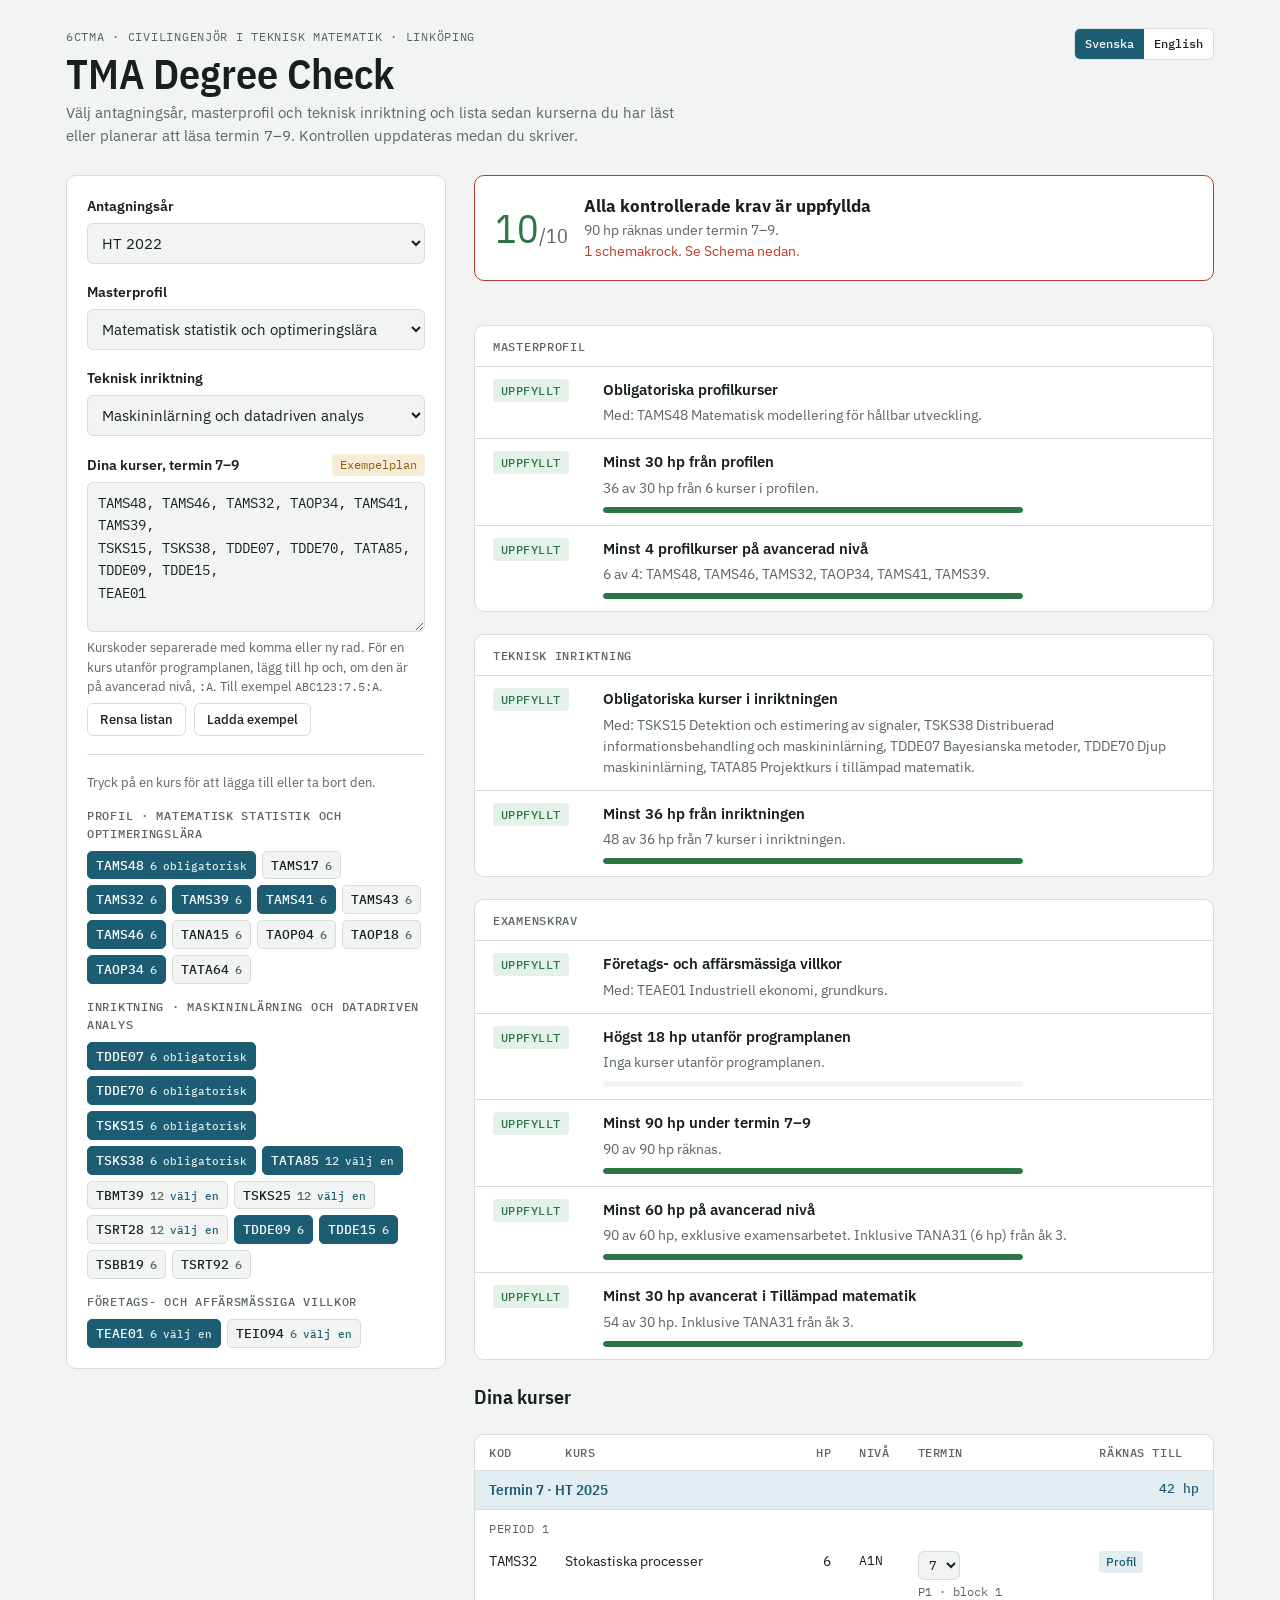
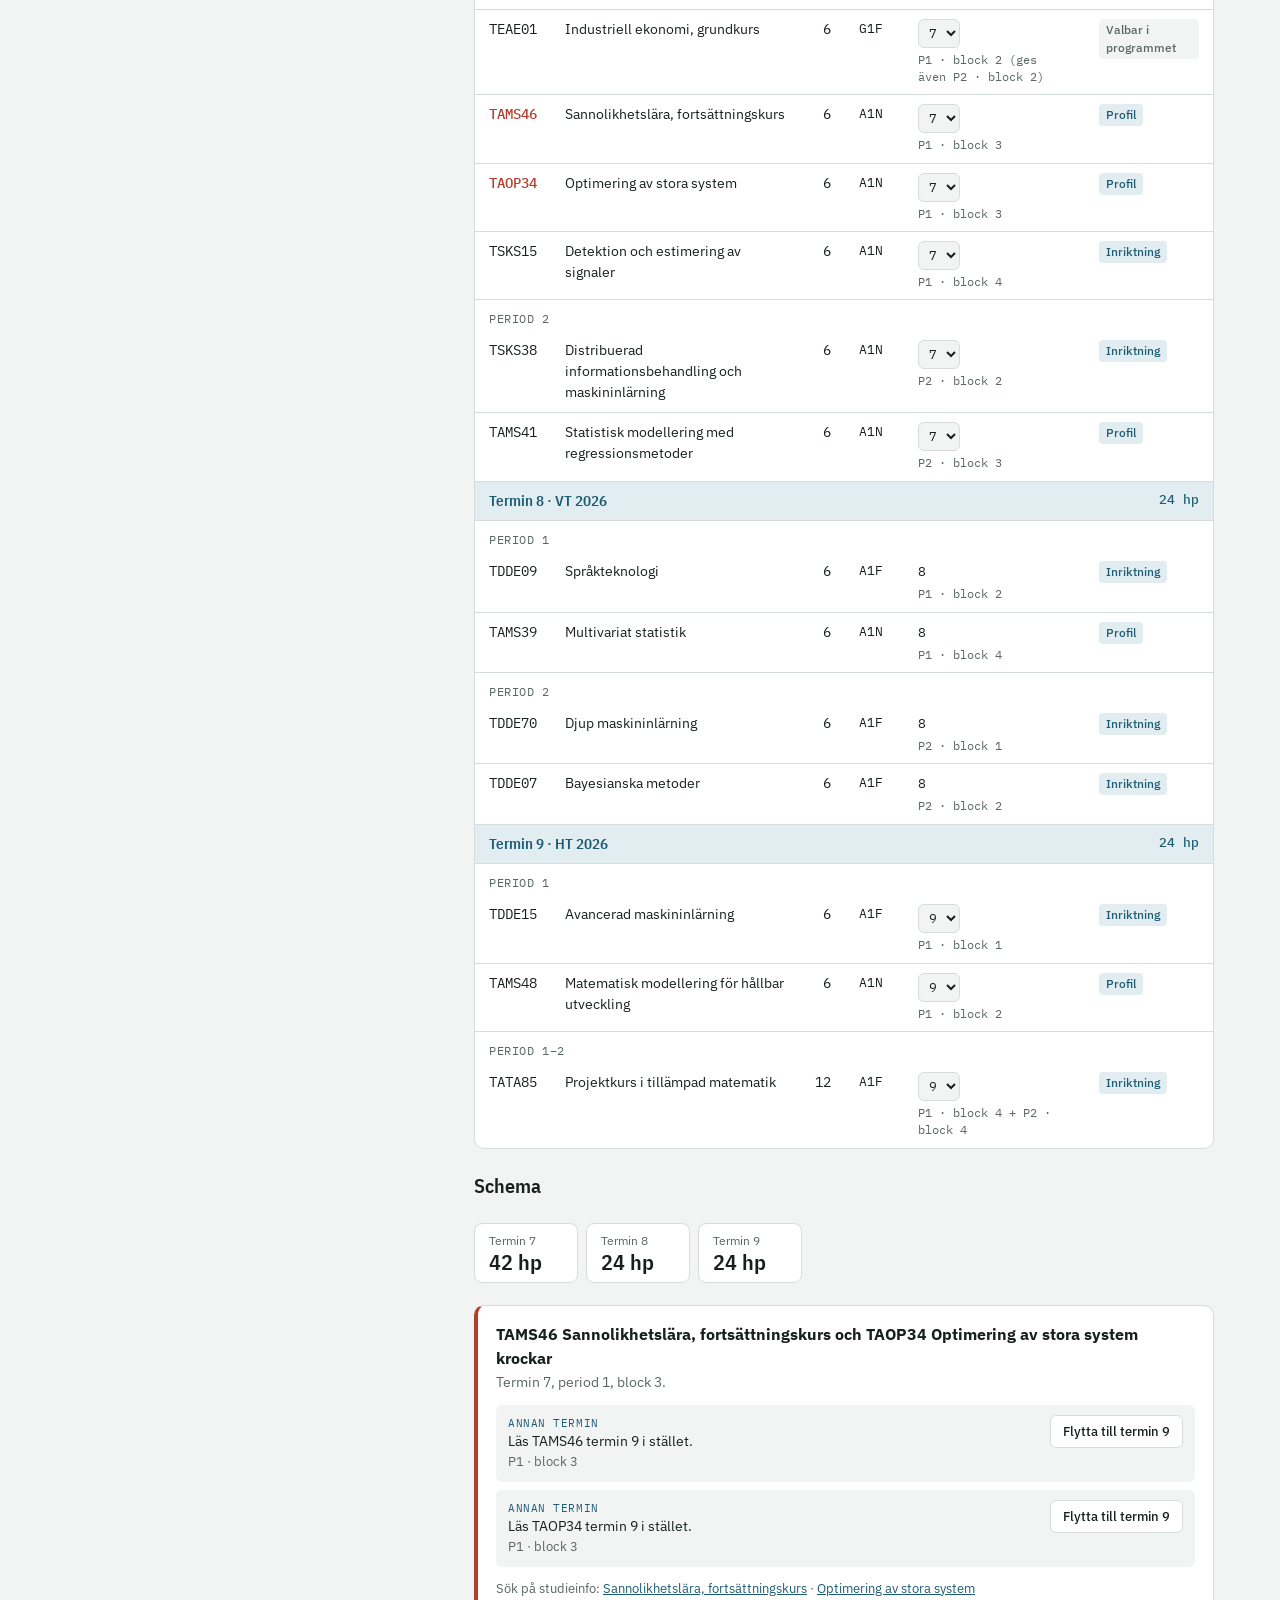
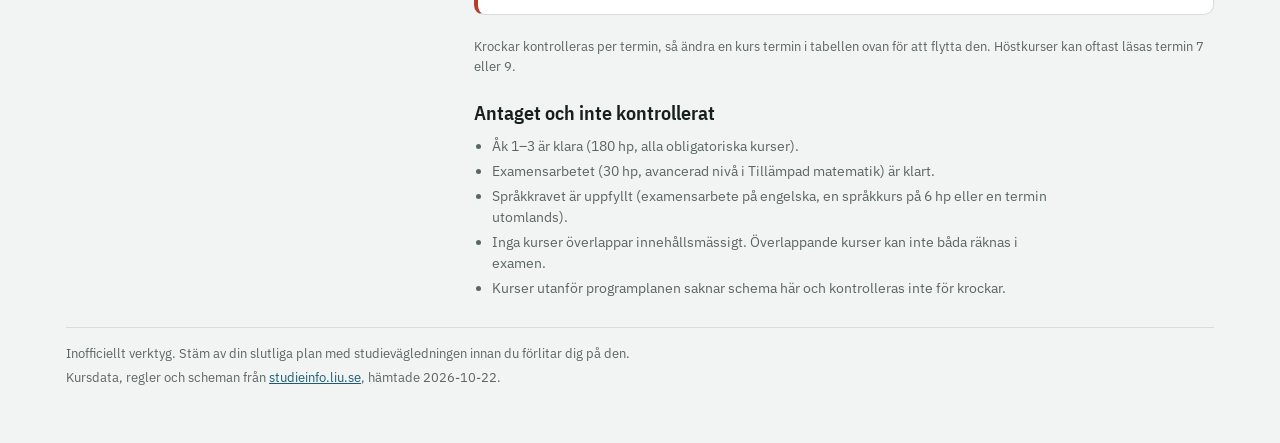
==== index.html @ 546c57df "Default to Swedish and list courses chronologically - The page starts in Swedish; only an explicit l" ====
<!doctype html>
<html lang="en">
<head>
<meta charset="utf-8">
<meta name="viewport" content="width=device-width, initial-scale=1, viewport-fit=cover">
<meta name="description" content="Check a Teknisk matematik (6CTMA, Linköping University) course plan for semesters 7–9 against the master profile, technical specialization and degree requirements.">
<title>TMA Degree Check</title>
<link rel="icon" type="image/png" href="favicon.png">
<link rel="preconnect" href="https://fonts.googleapis.com">
<link rel="preconnect" href="https://fonts.gstatic.com" crossorigin>
<link rel="stylesheet" href="https://fonts.googleapis.com/css2?family=IBM+Plex+Mono:wght@400;500&family=IBM+Plex+Sans+Condensed:wght@600&family=IBM+Plex+Sans:wght@400;500;600&display=swap">
<style>
/* Layout: a two-column audit sheet. Plan inputs on the left, the requirement checklist on the right, course breakdown and timetable below. */
:root {
  --paper: #f2f4f3;
  --surface: #ffffff;
  --ink: #17201e;
  --muted: #5a6662;
  --line: #d6ddda;
  --accent: #1d5d73;
  --accent-soft: #e2edf1;
  --ok: #2b7547;
  --ok-soft: #e3f1e8;
  --bad: #b23f2c;
  --bad-soft: #f8e5e1;
  --warn: #8a5f0e;
  --warn-soft: #f6edd9;
  --font-display: "IBM Plex Sans Condensed", "Arial Narrow", system-ui, sans-serif;
  --font-body: "IBM Plex Sans", system-ui, -apple-system, "Segoe UI", sans-serif;
  --font-mono: "IBM Plex Mono", ui-monospace, "SFMono-Regular", Menlo, monospace;
}
@media (prefers-color-scheme: dark) {
  :root:not([data-theme="light"]) {
    --paper: #111715; --surface: #18201e; --ink: #e2e9e6; --muted: #98a6a1; --line: #2a3532;
    --accent: #7fbdd2; --accent-soft: #1b3038; --ok: #6cc48e; --ok-soft: #173023; --bad: #f08c77;
    --bad-soft: #3a1f1a; --warn: #e0b45c; --warn-soft: #362a12; color-scheme: dark;
  }
}
:root[data-theme="dark"] {
  --paper: #111715; --surface: #18201e; --ink: #e2e9e6; --muted: #98a6a1; --line: #2a3532;
  --accent: #7fbdd2; --accent-soft: #1b3038; --ok: #6cc48e; --ok-soft: #173023; --bad: #f08c77;
  --bad-soft: #3a1f1a; --warn: #e0b45c; --warn-soft: #362a12; color-scheme: dark;
}

* { box-sizing: border-box; }
[hidden] { display: none !important; }
body {
  margin: 0;
  background: var(--paper); color: var(--ink); font-family: var(--font-body); font-size: 15px; line-height: 1.5;
}
.wrap {
  max-width: 1180px; margin: 0 auto;
  padding-block: 28px 56px;
  padding-left: max(16px, env(safe-area-inset-left, 0px));
  padding-right: max(16px, env(safe-area-inset-right, 0px));
  display: grid; gap: 28px;
}
header { display: grid; grid-template-columns: minmax(0, 1fr) auto; gap: 6px 16px; align-items: start; }
header > :not(.lang) { grid-column: 1; }
.lang { grid-column: 2; grid-row: 1 / span 3; display: flex; border: 1px solid var(--line); border-radius: 6px; overflow: hidden; }
.lang button { border: 0; border-radius: 0; padding: 6px 10px; font-family: var(--font-mono); font-size: 12px; }
.lang button[aria-pressed="true"] { background: var(--accent); color: var(--surface); }
.eyebrow { font-family: var(--font-mono); font-size: 12px; letter-spacing: .06em; text-transform: uppercase; color: var(--muted); }
h1 { font-family: var(--font-display); font-weight: 600; font-size: clamp(30px, 5vw, 42px); line-height: 1.05; margin: 0; text-wrap: balance; }
header p { margin: 0; color: var(--muted); max-width: 68ch; }
h2 { font-family: var(--font-display); font-weight: 600; font-size: 20px; margin: 0; }
h3 { font-size: 12px; font-family: var(--font-mono); font-weight: 500; letter-spacing: .06em; text-transform: uppercase; color: var(--muted); margin: 0; }
code, .mono { font-family: var(--font-mono); font-size: .92em; }

.layout { display: grid; grid-template-columns: minmax(0, 380px) minmax(0, 1fr); gap: 28px; align-items: start; }
@media (max-width: 860px) { .layout { grid-template-columns: minmax(0, 1fr); } }

.panel { background: var(--surface); border: 1px solid var(--line); border-radius: 10px; padding: 20px; display: grid; gap: 18px; min-width: 0; }
.field { display: grid; gap: 6px; }
label { font-weight: 600; font-size: 14px; }
select, textarea {
  font: inherit; color: var(--ink); background: var(--paper); border: 1px solid var(--line); border-radius: 6px;
  padding: 9px 10px; width: 100%;
}
textarea { font-family: var(--font-mono); font-size: 14px; min-height: 150px; resize: vertical; line-height: 1.6; }
select:focus-visible, textarea:focus-visible, button:focus-visible, a:focus-visible { outline: 2px solid var(--accent); outline-offset: 2px; }
.hint { font-size: 13px; color: var(--muted); margin: 0; }
.row { display: flex; flex-wrap: wrap; gap: 8px; align-items: center; }
button {
  font: inherit; font-size: 13px; font-weight: 500; cursor: pointer; border-radius: 6px; padding: 6px 12px;
  border: 1px solid var(--line); background: var(--surface); color: var(--ink);
}
button:hover { border-color: var(--accent); color: var(--accent); }
.lang button:hover { color: var(--accent); }
.lang button[aria-pressed="true"]:hover { color: var(--surface); }
.example-tag { font-size: 12px; font-family: var(--font-mono); background: var(--warn-soft); color: var(--warn); padding: 2px 8px; border-radius: 4px; }

/* Course picker */
.picker { display: grid; gap: 14px; border-top: 1px solid var(--line); padding-top: 18px; }
.picker-group { display: grid; gap: 8px; }
.chips { display: flex; flex-wrap: wrap; gap: 6px; }
.chip {
  font-family: var(--font-mono); font-size: 12.5px; padding: 4px 8px; border-radius: 5px;
  border: 1px solid var(--line); background: var(--paper); color: var(--ink); display: inline-flex; gap: 6px; align-items: baseline;
}
.chip .hp { color: var(--muted); font-size: 11.5px; }
.chip .tag { font-size: 10.5px; color: var(--accent); font-weight: 500; }
.chip[aria-pressed="true"] { background: var(--accent); border-color: var(--accent); color: var(--surface); }
.chip[aria-pressed="true"] .hp, .chip[aria-pressed="true"] .tag { color: var(--surface); opacity: .85; }

/* Results */
.results { display: grid; gap: 22px; min-width: 0; }
.verdict { display: grid; grid-template-columns: auto minmax(0, 1fr); gap: 16px; align-items: center; padding: 18px 20px; border-radius: 10px; border: 1px solid var(--line); background: var(--surface); }
.verdict .score { font-family: var(--font-display); font-size: 40px; line-height: 1; font-variant-numeric: tabular-nums; }
.verdict .score small { font-size: 20px; color: var(--muted); }
.verdict strong { display: block; font-size: 17px; }
.verdict span { color: var(--muted); font-size: 14px; display: block; }
.verdict .clash-line { color: var(--bad); }
.verdict.all-ok { border-color: var(--ok); background: var(--ok-soft); }
.verdict.reqs-ok .score { color: var(--ok); }
.verdict.reqs-bad .score { color: var(--bad); }
.verdict.has-clash { border-color: var(--bad); }

.warnings { display: grid; gap: 6px; margin: 0; padding: 0; list-style: none; }
.warnings li { background: var(--warn-soft); color: var(--warn); border-radius: 6px; padding: 8px 12px; font-size: 14px; }

.req-group { display: grid; gap: 0; background: var(--surface); border: 1px solid var(--line); border-radius: 10px; overflow: hidden; }
.req-group > h3 { padding: 12px 18px 10px; border-bottom: 1px solid var(--line); }
.req { display: grid; grid-template-columns: 96px minmax(0, 1fr); gap: 4px 14px; padding: 12px 18px; border-bottom: 1px solid var(--line); }
.req:last-child { border-bottom: 0; }
.pill { grid-row: span 2; align-self: start; justify-self: start; font-family: var(--font-mono); font-size: 11.5px; font-weight: 500; letter-spacing: .04em; text-transform: uppercase; padding: 3px 8px; border-radius: 4px; white-space: nowrap; }
.pill.ok { background: var(--ok-soft); color: var(--ok); }
.pill.bad { background: var(--bad-soft); color: var(--bad); }
.req-title { font-weight: 600; }
.req-detail { color: var(--muted); font-size: 14px; overflow-wrap: anywhere; }
.meter { grid-column: 2; height: 6px; background: var(--paper); border-radius: 3px; position: relative; overflow: hidden; margin-top: 4px; max-width: 420px; }
.meter i { position: absolute; inset: 0 auto 0 0; background: var(--ok); border-radius: 3px; }
.meter.bad i { background: var(--bad); }
@media (max-width: 520px) { .req { grid-template-columns: minmax(0, 1fr); padding: 12px 14px; } .pill { grid-row: auto; } .meter { grid-column: 1; } }

.table-wrap { overflow-x: auto; background: var(--surface); border: 1px solid var(--line); border-radius: 10px; }
table { border-collapse: collapse; width: 100%; font-size: 14px; }
th, td { text-align: left; padding: 9px 14px; border-bottom: 1px solid var(--line); vertical-align: top; }
th { font-family: var(--font-mono); font-weight: 500; font-size: 11.5px; letter-spacing: .05em; text-transform: uppercase; color: var(--muted); white-space: nowrap; }
tbody tr:last-child td { border-bottom: 0; }
tr.sem-head th { background: var(--accent-soft); color: var(--accent); font-family: var(--font-display); font-size: 15px; font-weight: 600; letter-spacing: 0; text-transform: none; padding: 8px 14px; }
tr.sem-head th span { float: right; font-family: var(--font-mono); font-size: 12.5px; font-weight: 500; font-variant-numeric: tabular-nums; }
tr.period-head td { font-family: var(--font-mono); font-size: 11.5px; letter-spacing: .05em; text-transform: uppercase; color: var(--muted); padding: 10px 14px 4px; border-bottom: 0; }
td.num { font-variant-numeric: tabular-nums; text-align: right; white-space: nowrap; }
td.code { font-family: var(--font-mono); white-space: nowrap; }
tr.clashing td.code { color: var(--bad); font-weight: 500; }
td select { width: auto; padding: 4px 6px; font-size: 13px; font-family: var(--font-mono); }
.slots { display: block; font-family: var(--font-mono); font-size: 11.5px; color: var(--muted); margin-top: 3px; min-width: 9em; }
.role { display: inline-block; font-size: 12px; font-weight: 500; padding: 2px 7px; border-radius: 4px; background: var(--paper); color: var(--muted); }
.role.profile, .role.spec { background: var(--accent-soft); color: var(--accent); }
.role.outside { background: var(--warn-soft); color: var(--warn); }
.role.excluded { text-decoration: line-through; }
.course-note { display: block; font-size: 12.5px; color: var(--muted); }
.empty { padding: 18px; color: var(--muted); }

/* Timetable */
.tt-summary { display: flex; flex-wrap: wrap; gap: 8px; }
.sem-tile { background: var(--surface); border: 1px solid var(--line); border-radius: 8px; padding: 8px 14px; display: grid; min-width: 104px; }
.sem-tile b { font-family: var(--font-display); font-size: 22px; font-weight: 600; font-variant-numeric: tabular-nums; line-height: 1.1; }
.sem-tile span { font-size: 12px; color: var(--muted); }
.ok-note { background: var(--ok-soft); color: var(--ok); border-radius: 8px; padding: 10px 14px; font-size: 14px; margin: 0; }
.caveat { background: var(--warn-soft); color: var(--warn); border-radius: 8px; padding: 12px 14px; font-size: 14px; margin: 0; }
.caveat strong { display: block; }
.clash { background: var(--surface); border: 1px solid var(--line); border-left: 4px solid var(--bad); border-radius: 10px; padding: 16px 18px; display: grid; gap: 12px; min-width: 0; }
.clash-head { display: grid; gap: 2px; }
.clash-head strong { font-size: 16px; }
.clash-head span { color: var(--muted); font-size: 14px; }
.alts { list-style: none; margin: 0; padding: 0; display: grid; gap: 8px; }
.alts li { display: grid; grid-template-columns: minmax(0, 1fr) auto; gap: 4px 12px; align-items: start; padding: 10px 12px; background: var(--paper); border-radius: 6px; font-size: 14px; }
.alts li > div { min-width: 0; overflow-wrap: anywhere; }
.alt-kind { font-family: var(--font-mono); font-size: 11px; letter-spacing: .05em; text-transform: uppercase; color: var(--accent); display: block; }
.alt-meta { color: var(--muted); font-size: 13px; display: block; }
.search-links { font-size: 13px; color: var(--muted); }
a { color: var(--accent); }

.assumed { display: grid; gap: 8px; }
.assumed ul { margin: 0; padding-left: 18px; color: var(--muted); font-size: 14px; display: grid; gap: 4px; max-width: 75ch; }
footer { color: var(--muted); font-size: 13px; border-top: 1px solid var(--line); padding-top: 16px; display: grid; gap: 4px; }
@media (prefers-reduced-motion: no-preference) { .meter i { transition: width .25s ease; } }
</style>
</head>
<body>
<div class="wrap">
  <header>
    <div class="eyebrow" data-i18n="eyebrow"></div>
    <h1>TMA Degree Check</h1>
    <p data-i18n="intro"></p>
    <div class="lang" role="group" aria-label="Language / Språk">
      <button type="button" id="lang-sv" lang="sv">Svenska</button>
      <button type="button" id="lang-en" lang="en">English</button>
    </div>
  </header>

  <div class="layout">
    <form class="panel" id="plan" autocomplete="off">
      <div class="field">
        <label for="cohort" data-i18n="cohort"></label>
        <select id="cohort"></select>
      </div>
      <div class="field">
        <label for="profile" data-i18n="profile"></label>
        <select id="profile"></select>
      </div>
      <div class="field">
        <label for="spec" data-i18n="spec"></label>
        <select id="spec"></select>
      </div>
      <div class="field">
        <div class="row" style="justify-content: space-between;">
          <label for="courses" data-i18n="courses"></label>
          <span class="example-tag" id="example-tag" data-i18n="exampleTag" hidden></span>
        </div>
        <textarea id="courses" spellcheck="false" placeholder="TAMS46, TDDE09, TAMS48, …"></textarea>
        <p class="hint" data-i18n-html="coursesHint"></p>
        <div class="row">
          <button type="button" id="clear" data-i18n="clear"></button>
          <button type="button" id="example" data-i18n="loadExample"></button>
        </div>
      </div>
      <div class="picker" id="picker"></div>
    </form>

    <section class="results" aria-live="polite">
      <div class="verdict" id="verdict"></div>
      <ul class="warnings" id="warnings"></ul>
      <div id="reqs" class="results"></div>
      <div class="results">
        <h2 data-i18n="yourCourses"></h2>
        <div class="table-wrap">
          <table>
            <thead><tr>
              <th data-i18n="thCode"></th><th data-i18n="thCourse"></th><th style="text-align:right">hp</th>
              <th data-i18n="thLevel"></th><th data-i18n="thSemester"></th><th data-i18n="thCounts"></th>
            </tr></thead>
            <tbody id="course-rows"></tbody>
          </table>
        </div>
      </div>
      <div class="results" id="timetable"></div>
      <div class="assumed">
        <h2 data-i18n="assumedTitle"></h2>
        <ul id="assumed"></ul>
      </div>
    </section>
  </div>

  <footer>
    <span data-i18n="unofficial"></span>
    <span id="source-line"></span>
  </footer>
</div>

<script>
const DATA = [{"id":"5270","label":"HT 2022","rules":{"profileHp":30,"profileAdvCourses":4,"specHp":36,"outsideMax":18,"businessText":["TEAE01","TEIO94"]},"business":["TEAE01","TEIO94"],"courses":{"TATB01":{"n":"Matematisk grundkurs","ne":"Foundation Course in Mathematics","hp":6.0,"l":"G1N","tm":true},"TANA82":{"n":"Ingenjörsprojekt","ne":"Engineering Project","hp":6.0,"l":"G1N","tm":true},"TATA24":{"n":"Linjär algebra","ne":"Linear Algebra","hp":8.0,"l":"G1N","tm":true},"TATB05":{"n":"Matematisk modellering","ne":"Mathematical Modeling","hp":4.0,"l":"G1N","tm":true},"TATA41":{"n":"Envariabelanalys 1","ne":"Calculus in One Variable 1","hp":6.0,"l":"G1F","tm":true},"TATA42":{"n":"Envariabelanalys 2","ne":"Calculus in One Variable 2","hp":6.0,"l":"G1F","tm":true},"TDDE44":{"n":"Programmering, grundkurs","ne":"Introduction to Computer Programming","hp":8.0,"l":"G1N","tm":false},"TFYB04":{"n":"Mekanik och grundläggande fysikaliska begrepp","ne":"Mechanics and Fundamental Physical Concepts","hp":8.0,"l":"G1F","tm":false},"TBMT32":{"n":"Medicintekniska utblickar","ne":"Perspectives on Biomedical Engineering","hp":2.0,"l":"G1N","tm":false},"TFFM12":{"n":"Fysikaliska utblickar","ne":"Perspectives on Physics","hp":2.0,"l":"G1X","tm":false},"TATA40":{"n":"Matematiska utblickar","ne":"Perspectives on Mathematics","hp":1.0,"l":"G1N","tm":true},"TGTU96":{"n":"Hållbar studiesituation","ne":"Sustainable study situation","hp":2.0,"l":"G1N","tm":false},"TATA43":{"n":"Flervariabelanalys","ne":"Calculus in Several Variables","hp":8.0,"l":"G1F","tm":true},"TANA21":{"n":"Beräkningsmatematik","ne":"Scientific Computing","hp":6.0,"l":"G1F","tm":true},"TATA32":{"n":"Diskret matematik","ne":"Discrete Mathematics","hp":8.0,"l":"G1N","tm":true},"TATA44":{"n":"Vektoranalys","ne":"Vector Analysis","hp":4.0,"l":"G1F","tm":true},"TATA45":{"n":"Komplex analys","ne":"Complex Analysis","hp":6.0,"l":"G2F","tm":true},"TFYB06":{"n":"Elektromagnetism","ne":"Electromagnetism","hp":6.0,"l":"G2X","tm":false},"TAMS14":{"n":"Sannolikhetslära","ne":"Probability, First Course","hp":4.0,"l":"G1F","tm":true},"TAOP07":{"n":"Optimeringslära grundkurs","ne":"Introduction to Optimization","hp":6.0,"l":"G1F","tm":true},"TATA53":{"n":"Linjär algebra, överkurs","ne":"Linear Algebra, Honours Course","hp":6.0,"l":"G2F","tm":true},"TFYB07":{"n":"Elektromagnetiska vågor","ne":"Electromagnetic Waves","hp":2.0,"l":"G2F","tm":false},"TAOP24":{"n":"Optimeringslära fortsättningskurs","ne":"Optimization, Advanced Course","hp":6.0,"l":"G2F","tm":true},"TSKS34":{"n":"Komplexa nätverk","ne":"Complex Networks","hp":6.0,"l":"G2F","tm":false},"TPTE06":{"n":"Praktik","ne":"Industrial Placement","hp":6.0,"l":"G2F","tm":false},"TAMS24":{"n":"Statistisk teori, grk","ne":"Statistics, First Course","hp":4.0,"l":"G2F","tm":true},"TATA77":{"n":"Fourieranalys","ne":"Fourier Analysis","hp":6.0,"l":"G2F","tm":true},"TDDE71":{"n":"Programmering och datastrukturer","ne":"Programming and Data Structures","hp":8.0,"l":"G2F","tm":false},"TDDE69":{"n":"Maskininlärning, grundkurs","ne":"Machine Learning, Basic Course","hp":6.0,"l":"G2F","tm":false},"TSBB36":{"n":"Multidimensionell signal- och bildanalys","ne":"Multidimensional Signal and Image Analysis","hp":6.0,"l":"G2X","tm":false},"TATB06":{"n":"Teknisk matematik kandidatprojekt","ne":"Applied Mathematics - Bachelor Project","hp":16.0,"l":"G2X","tm":true},"TSKS37":{"n":"Tekniska beräkningar i Python","ne":"Engineering Computations in Python","hp":2.0,"l":"G1F","tm":false},"TSRT12":{"n":"Reglerteknik","ne":"Automatic Control","hp":6.0,"l":"G2F","tm":false},"TINT01":{"n":"Introduktionskurs i interkulturell kompetens","ne":"Introduction to Intercultural Competence","hp":2.0,"l":"G1N","tm":false},"TANA31":{"n":"Beräkningsmetoder för ordinära och partiella differentialekvationer","ne":"Computational Methods for Ordinary and Partial Differential Equations","hp":6.0,"l":"A1N","tm":true},"TEAE01":{"n":"Industriell ekonomi, grundkurs","ne":"Industrial Economics, Basic Course","hp":6.0,"l":"G1F","tm":false,"sem":[7,9],"s":{"HT":[[[2,"2"]],[[1,"2"]]]}},"TGTU49":{"n":"Teknikhistoria","ne":"History of Technology","hp":6.0,"l":"G1F","tm":false,"sem":[7],"s":{"HT":[[[2,"1"]]]}},"TAMS32":{"n":"Stokastiska processer","ne":"Stochastic Processes","hp":6.0,"l":"A1N","tm":true,"sem":[7],"s":{"HT":[[[1,"1"]]]}},"TAMS46":{"n":"Sannolikhetslära, fortsättningskurs","ne":"Probability Theory, Second Course","hp":6.0,"l":"A1N","tm":true,"sem":[7],"s":{"HT":[[[1,"3"]]]}},"TATA34":{"n":"Analys, överkurs","ne":"Real Analysis, Honours Course","hp":6.0,"l":"G2F","tm":true,"sem":[7],"s":{"HT":[[[1,"4"],[2,"4"]]]}},"TATA55":{"n":"Abstrakt algebra","ne":"Abstract Algebra","hp":6.0,"l":"G2F","tm":true,"sem":[7],"s":{"HT":[[[1,"3"],[2,"3"]]]}},"TATA74":{"n":"Differentialgeometri","ne":"Differential Geometry","hp":6.0,"l":"G2F","tm":true,"sem":[7],"s":{"HT":[[[1,"3"],[2,"3"]]]}},"TATM85":{"n":"Funktionalanalys","ne":"Functional Analysis","hp":6.0,"l":"A1N","tm":true,"sem":[7],"s":{"HT":[[[1,"2"],[2,"2"]]]}},"TATA71":{"n":"Ordinära differentialekvationer och dynamiska system","ne":"Ordinary Differential Equations and Dynamical Systems","hp":6.0,"l":"G2F","tm":true,"sem":[7],"s":{"HT":[[[2,"2"]]]}},"TAOP34":{"n":"Optimering av stora system","ne":"Large Scale Optimization","hp":6.0,"l":"A1N","tm":true,"sem":[7],"s":{"HT":[[[1,"3"]]]}},"TAMS41":{"n":"Statistisk modellering med regressionsmetoder","ne":"Statistical Modelling with Regression Methods","hp":6.0,"l":"A1N","tm":true,"sem":[7],"s":{"HT":[[[2,"3"]]]}},"TAOP04":{"n":"Matematisk optimering","ne":"Mathematical Optimization","hp":6.0,"l":"A1N","tm":true,"sem":[7],"s":{"HT":[[[2,"4"]]]}},"TSRT92":{"n":"Modellering och inlärning för dynamiska system","ne":"Modelling and Learning for Dynamical Systems","hp":6.0,"l":"A1N","tm":false,"sem":[7,9],"s":{"HT":[[[1,"3"]]]}},"TSFS22":{"n":"Feldetektion och diagnos av tekniska system","ne":"Fault detection and diagnosis of technical systems","hp":6.0,"l":"A1N","tm":false,"sem":[7,8],"s":{"HT":[[[2,"2"]]],"VT":[[[2,"1"]]]}},"TSRT08":{"n":"Optimal styrning","ne":"Optimal Control","hp":6.0,"l":"A1N","tm":false,"sem":[7],"s":{"HT":[[[2,"3"]]]}},"TSRT78":{"n":"Digital signalbehandling","ne":"Digital Signal Processing","hp":6.0,"l":"A1F","tm":false,"sem":[7],"s":{"HT":[[[2,"2"]]]}},"TBME04":{"n":"Anatomi och fysiologi","ne":"Anatomy and Physiology","hp":6.0,"l":"G2F","tm":false,"sem":[7],"s":{"HT":[[[1,"3"]]]}},"TBMT42":{"n":"Systembiologi, digitala tvillingar och AI","ne":"Systems Biology, Digital Twins and AI","hp":6.0,"l":"A1N","tm":false,"sem":[7],"s":{"HT":[[[1,"1"]]]}},"TBMT01":{"n":"Analys av bioelektriska signaler","ne":"Biomedical Signal Processing","hp":6.0,"l":"A1F","tm":false,"sem":[7],"s":{"HT":[[[2,"1"]]]}},"TMQU03":{"n":"Offensiv kvalitetsutveckling, gk","ne":"Quality Management and Engineering","hp":6.0,"l":"G2F","tm":false,"sem":[7],"s":{"HT":[[[1,"2"]]]}},"TMQU12":{"n":"Lean Production","ne":"Lean Production","hp":6.0,"l":"A1N","tm":false,"sem":[7],"s":{"HT":[[[2,"2"]]]}},"TPPE17":{"n":"Corporate Finance","ne":"Corporate Finance","hp":6.0,"l":"G2F","tm":false,"sem":[7],"s":{"HT":[[[1,"4"]]]}},"TPPE29":{"n":"Finansiella marknader och instrument","ne":"Financial Markets and Instruments","hp":6.0,"l":"A1N","tm":false,"sem":[7],"s":{"HT":[[[2,"2"]]]}},"TFYA18":{"n":"Fysikens matematiska metoder","ne":"Mathematical Methods of Physics","hp":6.0,"l":"A1N","tm":true,"sem":[7],"s":{"HT":[[[1,"3"]]]}},"TFYA40":{"n":"Analytisk mekanik","ne":"Analytical Mechanics","hp":6.0,"l":"A1N","tm":true,"sem":[7],"s":{"HT":[[[1,"1"],[2,"3"]]]}},"TFFY54":{"n":"Kvantmekanik","ne":"Quantum Mechanics","hp":6.0,"l":"A1N","tm":false,"sem":[7],"s":{"HT":[[[1,"2"]]]}},"TFYA12":{"n":"Termodynamik och statistisk mekanik","ne":"Thermodynamics and Statistical Mechanics","hp":6.0,"l":"G2F","tm":false,"sem":[7],"s":{"HT":[[[2,"4"]]]}},"TSKS15":{"n":"Detektion och estimering av signaler","ne":"Detection and Estimation of Signals","hp":6.0,"l":"A1N","tm":false,"sem":[7],"s":{"HT":[[[1,"4"]]]}},"TSBB19":{"n":"Maskininlärning för datorseende","ne":"Machine Learning for Computer Vision","hp":6.0,"l":"A1N","tm":false,"sem":[7],"s":{"HT":[[[1,"2"]]]}},"TSKS38":{"n":"Distribuerad informationsbehandling och maskininlärning","ne":"Distributed Information Processing and Machine Learning","hp":6.0,"l":"A1N","tm":false,"sem":[7],"s":{"HT":[[[2,"2"]]]}},"TSBB08":{"n":"Digital bildbehandling grundkurs","ne":"Digital Image Processing","hp":6.0,"l":"A1N","tm":false,"sem":[7],"s":{"HT":[[[1,"4"]]]}},"TSDT14":{"n":"Signalteori","ne":"Signal Theory","hp":6.0,"l":"A1N","tm":false,"sem":[7],"s":{"HT":[[[1,"1"]]]}},"TSBB21":{"n":"Beräkningsfotografi","ne":"Computational Photography","hp":6.0,"l":"A1F","tm":false,"sem":[7],"s":{"HT":[[[2,"4"]]]}},"TDDD38":{"n":"Avancerad programmering i C++","ne":"Advanced Programming in C++","hp":6.0,"l":"A1N","tm":false,"sem":[7],"s":{"HT":[[[1,"2"],[2,"1"]]]}},"TDDD72":{"n":"Logik","ne":"Logic","hp":6.0,"l":"G1F","tm":false,"sem":[7],"s":{"HT":[[[2,"2"]]]}},"THEN18":{"n":"Engelska","ne":"English","hp":6.0,"l":"G1N","tm":false,"sem":[8],"s":{"VT":[[[1,"4"],[2,"4"]]]}},"TINT02":{"n":"Interkulturell kompetens och interkulturell kommunikation, fortsättningskurs","ne":"Intercultural Competence and Intercultural Communication, Continued Course","hp":6.0,"l":"G2F","tm":false,"sem":[8],"s":{"VT":[[[1,"-"],[2,"-"]]]}},"TEIO94":{"n":"Entreprenörskap och idéutveckling","ne":"Entrepreneurship and Idea Development","hp":6.0,"l":"G2F","tm":false,"sem":[8],"s":{"VT":[[[2,"2"]]]}},"TGTU84":{"n":"Mångfald och genus inom teknikutveckling","ne":"Diversity and Gender in Engineering","hp":6.0,"l":"G1F","tm":false,"sem":[8],"s":{"VT":[[[2,"4"]]]}},"TGTU98":{"n":"Matematik, vetenskap och samhälle","ne":"Mathematics, Science and Society","hp":6.0,"l":"G1F","tm":false,"sem":[8],"s":{"VT":[[[2,"4"]]]}},"TANA15":{"n":"Numerisk linjär algebra","ne":"Numerical Linear Algebra","hp":6.0,"l":"A1N","tm":true,"sem":[8],"s":{"VT":[[[1,"1"]]]}},"TATA27":{"n":"Partiella differentialekvationer","ne":"Partial Differential Equations","hp":6.0,"l":"A1N","tm":true,"coord":["TATA66"],"sem":[8],"s":{"VT":[[[1,"3"],[2,"3"]]]}},"TATA54":{"n":"Talteori","ne":"Number Theory","hp":6.0,"l":"G2F","tm":true,"coord":["TATA64"],"sem":[8],"s":{"VT":[[[1,"2"],[2,"2"]]]}},"TATA64":{"n":"Grafteori","ne":"Graph Theory","hp":6.0,"l":"A1N","tm":true,"coord":["TATA54"],"sem":[8],"s":{"VT":[[[1,"2"],[2,"2"]]]}},"TATA66":{"n":"Fourier- och waveletanalys","ne":"Fourier and Wavelet Analysis","hp":6.0,"l":"A1N","tm":true,"coord":["TATA27"],"sem":[8],"s":{"VT":[[[1,"3"],[2,"3"]]]}},"TAMS39":{"n":"Multivariat statistik","ne":"Multivariate Statistical Methods","hp":6.0,"l":"A1N","tm":true,"sem":[8],"s":{"VT":[[[1,"4"]]]}},"TSRT09":{"n":"Reglerteori","ne":"Control Theory","hp":6.0,"l":"A1N","tm":false,"sem":[8],"s":{"VT":[[[1,"3"]]]}},"TSRT07":{"n":"Industriell reglerteknik","ne":"Industrial Control Systems","hp":6.0,"l":"A1N","tm":false,"sem":[8],"s":{"VT":[[[1,"2"]]]}},"TSRT14":{"n":"Sensorfusion","ne":"Sensor Fusion","hp":6.0,"l":"A1N","tm":false,"sem":[8],"s":{"VT":[[[2,"3"]]]}},"TBMT09":{"n":"Fysiologiska tryck och flöden","ne":"Physiological Pressures and Flows","hp":6.0,"l":"A1N","tm":false,"sem":[8],"s":{"VT":[[[1,"1"]]]}},"TBME08":{"n":"Biomedicinsk modellering och simulering","ne":"Biomedical Modeling and Simulation","hp":6.0,"l":"A1N","tm":false,"sem":[8],"s":{"VT":[[[2,"3"]]]}},"TMQU31":{"n":"Statistisk kvalitetsstyrning","ne":"Statistical Quality Control","hp":6.0,"l":"A1N","tm":false,"sem":[8],"s":{"VT":[[[1,"2"]]]}},"TEIO13":{"n":"Ledarskap och industriellt förändringsarbete","ne":"Leadership and Organizational Change","hp":6.0,"l":"A1N","tm":false,"sem":[8],"s":{"VT":[[[1,"4"]]]}},"TMQU04":{"n":"Six Sigma Quality","ne":"Six Sigma Quality","hp":6.0,"l":"A1F","tm":false,"sem":[8],"s":{"VT":[[[2,"2"]]]}},"TMQU13":{"n":"Kundfokuserad produkt- och tjänsteutveckling","ne":"Customer Focused Product and Service Development","hp":6.0,"l":"A1N","tm":false,"sem":[8],"s":{"VT":[[[2,"4"]]]}},"TAMS29":{"n":"Stokastiska processer för finansmarknadsmodeller","ne":"Stochastic Processes Applied to Financial Models","hp":6.0,"l":"A1F","tm":true,"sem":[8],"s":{"VT":[[[1,"3"]]]}},"TPPE32":{"n":"Finansiell riskhantering","ne":"Financial Risk Management","hp":6.0,"l":"A1F","tm":false,"sem":[8],"s":{"VT":[[[1,"2"]]]}},"TPPE33":{"n":"Portföljförvaltning","ne":"Portfolio Management","hp":6.0,"l":"A1N","tm":false,"sem":[8],"s":{"VT":[[[2,"2"]]]}},"TATA75":{"n":"Relativitetsteori","ne":"Theory of Relativity","hp":6.0,"l":"A1F","tm":true,"sem":[8],"s":{"VT":[[[1,"1"],[2,"4"]]]}},"TFYA17":{"n":"Projektlaborationer i fysik","ne":"Advanced Project Work in Applied Physics","hp":6.0,"l":"A1F","tm":false,"sem":[8],"s":{"VT":[[[1,"-"],[2,"-"]]]}},"TFYA36":{"n":"Kaos och icke-linjära fenomen","ne":"Chaos and Non-Linear Phenomena","hp":6.0,"l":"A1N","tm":true,"sem":[8],"s":{"VT":[[[2,"1"]]]}},"TDDE09":{"n":"Språkteknologi","ne":"Natural Language Processing","hp":6.0,"l":"A1F","tm":false,"sem":[8],"s":{"VT":[[[1,"2"]]]}},"TDDE07":{"n":"Bayesianska metoder","ne":"Bayesian Learning","hp":6.0,"l":"A1F","tm":false,"sem":[8],"s":{"VT":[[[2,"2"]]]}},"TDDE70":{"n":"Djup maskininlärning","ne":"Deep Learning","hp":6.0,"l":"A1F","tm":false,"sem":[8],"s":{"VT":[[[2,"1"]]]}},"TSBB34":{"n":"Datorseende för videoanalys","ne":"Computer Vision for Video Analysis","hp":6.0,"l":"A1N","tm":false,"sem":[8],"s":{"VT":[[[1,"1"]]]}},"TSBB33":{"n":"3D-datorseende","ne":"3D Computer Vision","hp":6.0,"l":"A1N","tm":false,"sem":[8],"s":{"VT":[[[2,"3"]]]}},"TDDD20":{"n":"Konstruktion och analys av algoritmer","ne":"Design and Analysis of Algorithms","hp":6.0,"l":"A1N","tm":false,"sem":[8],"s":{"VT":[[[1,"3"]]]}},"TDDD95":{"n":"Algoritmisk problemlösning","ne":"Algorithmic Problem Solving","hp":6.0,"l":"A1F","tm":false,"sem":[8],"s":{"VT":[[[1,"1"],[2,"4"]]]}},"TAMS48":{"n":"Matematisk modellering för hållbar utveckling","ne":"Mathematical Modelling for Sustainable Development","hp":6.0,"l":"A1N","tm":true,"sem":[9],"s":{"HT":[[[1,"2"]]]}},"TATA78":{"n":"Komplex analys fk","ne":"Complex Analysis, Second Course","hp":6.0,"l":"A1N","tm":true,"coord":["TATB10"],"sem":[9],"s":{"HT":[[[1,"3"],[2,"3"]]]}},"TATB10":{"n":"Matrisanalys","ne":"Matrix Analysis","hp":6.0,"l":"A1N","tm":true,"coord":["TATA78"],"sem":[9],"s":{"HT":[[[1,"1"],[2,"3"]]]}},"TATM38":{"n":"Matematiska modeller i biologi","ne":"Mathematical Models in Biology","hp":6.0,"l":"A1N","tm":true,"sem":[9],"s":{"HT":[[[1,"3"]]]}},"TAMS43":{"n":"Sannolikhetsteori och bayesianska nätverk","ne":"Probability Theory and Bayesian Networks","hp":6.0,"l":"A1N","tm":true,"sem":[9],"s":{"HT":[[[1,"1"]]]}},"TAMS17":{"n":"Statistisk teori, fortsättningskurs","ne":"Statistical Theory, Advanced Course","hp":6.0,"l":"A1N","tm":true,"sem":[9],"s":{"HT":[[[2,"1"]]]}},"TAOP18":{"n":"Optimering av försörjningskedjor","ne":"Supply Chain Optimization","hp":6.0,"l":"A1F","tm":true,"sem":[9],"s":{"HT":[[[2,"1"]]]}},"TSFS12":{"n":"Autonoma farkoster - planering, reglering och lärande system","ne":"Autonomous Vehicles - Planning, Control, and Learning Systems","hp":6.0,"l":"A1N","tm":false,"sem":[9],"s":{"HT":[[[1,"1"]]]}},"TATA85":{"n":"Projektkurs i tillämpad matematik","ne":"Project Course in Applied Mathematics","hp":12.0,"l":"A1F","tm":true,"sem":[9],"s":{"HT":[[[1,"4"],[2,"4"]]]}},"TSRT28":{"n":"Projektkurs i reglerteknik","ne":"Project Course in Automatic Control","hp":12.0,"l":"A1F","tm":false,"sem":[9],"s":{"HT":[[[1,"4"],[2,"4"]]]}},"TBMT39":{"n":"Projektkurs i medicinsk teknik","ne":"Project Course in Biomedical Engineering","hp":12.0,"l":"A1F","tm":false,"sem":[9],"s":{"HT":[[[1,"4"],[2,"4"]]]}},"TBMT57":{"n":"Biomedicinsk optik","ne":"Biomedical Optics","hp":6.0,"l":"A1F","tm":false,"sem":[9],"s":{"HT":[[[1,"1"]]]}},"TMQU47":{"n":"Kvalitetsutveckling och robust konstruktion","ne":"Quality Engineering and Design","hp":6.0,"l":"A1N","tm":false,"sem":[9],"s":{"HT":[[[1,"4"]]]}},"TPPE53":{"n":"Finansiell värderingsmetodik","ne":"Financial Valuation Methodology","hp":6.0,"l":"A1F","tm":false,"sem":[9],"s":{"HT":[[[1,"3"]]]}},"TPPE66":{"n":"Företagsvärdering","ne":"Investment Valuation","hp":6.0,"l":"A1F","tm":false,"sem":[9],"s":{"HT":[[[1,"4"],[2,"4"]]]}},"TPPE61":{"n":"Finansiell optimering","ne":"Financial Optimization","hp":6.0,"l":"A1F","tm":true,"sem":[9],"s":{"HT":[[[2,"2"]]]}},"TFYB13":{"n":"Projektkurs i teknisk fysik","ne":"Project Course in Applied Physics","hp":12.0,"l":"A1F","tm":false,"sem":[9],"s":{"HT":[[[1,"4"],[2,"4"]]]}},"TSKS25":{"n":"Projektkurs i signalbehandling, kommunikation och nätverk","ne":"Project Course in Signal Processing, Communications and Networking","hp":12.0,"l":"A1F","tm":false,"sem":[9],"s":{"HT":[[[1,"4"],[2,"4"]]]}},"TDDE15":{"n":"Avancerad maskininlärning","ne":"Advanced Machine Learning","hp":6.0,"l":"A1F","tm":false,"sem":[9],"s":{"HT":[[[1,"1"]]]}},"TSBB22":{"n":"Projektkurs i bilder och grafik","ne":"Project Course in Images and Graphics","hp":12.0,"l":"A1F","tm":false,"sem":[9],"s":{"HT":[[[1,"4"],[2,"4"]]]}},"TDDD56":{"n":"Multicore- och GPU-Programmering","ne":"Multicore and GPU Programming","hp":6.0,"l":"A1N","tm":false,"sem":[9],"s":{"HT":[[[2,"2"]]]}},"TDDD08":{"n":"Logikprogrammering","ne":"Logic Programming","hp":6.0,"l":"A1N","tm":false,"sem":[9],"s":{"HT":[[[1,"4"]]]}},"TQXX33":{"n":"Examensarbete","ne":"Degree project - Master’s Thesis","hp":30.0,"l":"A2E","tm":false}},"groups":{"TIAU":{"name":"Autonoma system","name_en":"Autonomous Systems","kind":"spec","c":{"TSRT92":"v","TSFS22":"v","TSRT08":"v","TSRT78":"v","TSRT09":"o","TSRT07":"v","TSRT14":"v","TSFS12":"o","TATA85":"o/v","TSRT28":"o/v"}},"TMBA":{"name":"Beräkningsmatematik och analys","name_en":"Computational Mathematics and Analysis","kind":"profile","c":{"TAMS32":"v","TAMS46":"v","TATA34":"v","TATA55":"v","TATA74":"v","TATM85":"v","TATA71":"v","TANA15":"v","TATA27":"v","TATA54":"v","TATA64":"v","TATA66":"v","TAMS48":"o","TATA78":"v","TATB10":"v","TATM38":"v"}},"TIBM":{"name":"Biomedicinsk modellering och simulering","name_en":"Biomedical Modeling and Simulation","kind":"spec","c":{"TBME04":"o","TBMT42":"o","TBMT01":"v","TBMT09":"o","TBME08":"o","TBMT39":"o","TBMT57":"v"}},"TIKV":{"name":"Datadriven verksamhetsutveckling","name_en":"Data-driven Quality Improvement","kind":"spec","c":{"TMQU03":"o","TMQU12":"o","TMQU31":"o","TEIO13":"v","TMQU04":"o","TMQU13":"v","TATA85":"o","TMQU47":"v"}},"TIFM":{"name":"Finansiell matematik","name_en":"Financial Mathematics","kind":"spec","c":{"TEAE01":"o","TPPE17":"o","TPPE29":"v","TAMS29":"v","TPPE32":"v","TPPE33":"v","TATA85":"o","TPPE53":"v","TPPE66":"v","TPPE61":"o"}},"TIFY":{"name":"Fysik","name_en":"Physics","kind":"spec","c":{"TFYA18":"o","TFYA40":"o","TFFY54":"v","TFYA12":"v","TATA75":"v","TFYA17":"v","TFYA36":"v","TFYB13":"o"}},"TIMI":{"name":"Maskininlärning och datadriven analys","name_en":"Machine Learning and Data Science","kind":"spec","c":{"TSKS15":"o","TSBB19":"v","TSRT92":"v","TSKS38":"o","TDDE09":"v","TDDE07":"o","TDDE70":"o","TATA85":"o/v","TBMT39":"o/v","TSKS25":"o/v","TSRT28":"o/v","TDDE15":"v"}},"TMSO":{"name":"Matematisk statistik och optimeringslära","name_en":"Mathematical Statistics and Optimization","kind":"profile","c":{"TAMS32":"v","TAMS46":"v","TAOP34":"v","TAMS41":"v","TAOP04":"v","TAMS39":"v","TANA15":"v","TATA64":"v","TAMS48":"o","TAMS43":"v","TAMS17":"v","TAOP18":"v"}},"TIMD":{"name":"Matematiskt datorseende","name_en":"Mathematical Computer Vision","kind":"spec","c":{"TSBB08":"o","TSDT14":"o","TSBB21":"o","TSRT78":"v","TSBB34":"v","TSBB33":"o","TDDE70":"v","TSBB22":"o","TDDD56":"v"}},"TITD":{"name":"Teoretisk datalogi","name_en":"Theoretical Computer Science","kind":"spec","c":{"TDDD38":"v","TDDD72":"o","TDDD20":"o","TDDD95":"v","TATA85":"o","TDDD08":"v"}}},"general":{"TEAE01":"o/v","TGTU49":"v","THEN18":"v","TINT02":"v","TEIO94":"o/v","TGTU84":"v","TGTU98":"v","TSFS22":"v","TQXX33":"o"},"early":{"TATB01":"o","TANA82":"o","TATA24":"o","TATB05":"o","TATA41":"o","TATA42":"o","TDDE44":"o","TFYB04":"o","TBMT32":"v","TFFM12":"v","TATA40":"f","TGTU96":"f","TATA43":"o","TANA21":"o","TATA32":"o","TATA44":"o","TATA45":"o","TFYB06":"o","TAMS14":"o","TAOP07":"o","TATA53":"o","TFYB07":"o","TAOP24":"o","TSKS34":"o","TPTE06":"v","TAMS24":"o","TATA77":"o","TDDE71":"o","TDDE69":"o","TSBB36":"o","TATB06":"o","TSKS37":"o","TSRT12":"o","TINT01":"v","TANA31":"o"}},{"id":"5480","label":"HT 2023","rules":{"profileHp":30,"profileAdvCourses":4,"specHp":36,"outsideMax":18,"businessText":["TEAE01","TEIO94"]},"business":["TEAE01","TEAE05","TEIO94"],"courses":{"TATB01":{"n":"Matematisk grundkurs","ne":"Foundation Course in Mathematics","hp":6.0,"l":"G1N","tm":true},"TANA82":{"n":"Ingenjörsprojekt","ne":"Engineering Project","hp":6.0,"l":"G1N","tm":true},"TATA24":{"n":"Linjär algebra","ne":"Linear Algebra","hp":8.0,"l":"G1N","tm":true},"TATB05":{"n":"Matematisk modellering","ne":"Mathematical Modeling","hp":4.0,"l":"G1N","tm":true},"TATA40":{"n":"Matematiska utblickar","ne":"Perspectives on Mathematics","hp":1.0,"l":"G1N","tm":true},"TATA41":{"n":"Envariabelanalys 1","ne":"Calculus in One Variable 1","hp":6.0,"l":"G1F","tm":true},"TATA42":{"n":"Envariabelanalys 2","ne":"Calculus in One Variable 2","hp":6.0,"l":"G1F","tm":true},"TDDE44":{"n":"Programmering, grundkurs","ne":"Introduction to Computer Programming","hp":8.0,"l":"G1N","tm":false},"TFYB04":{"n":"Mekanik och grundläggande fysikaliska begrepp","ne":"Mechanics and Fundamental Physical Concepts","hp":8.0,"l":"G1F","tm":false},"TBMT32":{"n":"Medicintekniska utblickar","ne":"Perspectives on Biomedical Engineering","hp":2.0,"l":"G1N","tm":false},"TFFM12":{"n":"Fysikaliska utblickar","ne":"Perspectives on Physics","hp":2.0,"l":"G1N","tm":false},"TGTU96":{"n":"Hållbar studiesituation","ne":"Sustainable study situation","hp":2.0,"l":"G1N","tm":false},"TATA43":{"n":"Flervariabelanalys","ne":"Calculus in Several Variables","hp":8.0,"l":"G1F","tm":true},"TANA21":{"n":"Beräkningsmatematik","ne":"Scientific Computing","hp":6.0,"l":"G1F","tm":true},"TATA32":{"n":"Diskret matematik","ne":"Discrete Mathematics","hp":8.0,"l":"G1N","tm":true},"TATA44":{"n":"Vektoranalys","ne":"Vector Analysis","hp":4.0,"l":"G1F","tm":true},"TATA45":{"n":"Komplex analys","ne":"Complex Analysis","hp":6.0,"l":"G2F","tm":true},"TFYB06":{"n":"Elektromagnetism","ne":"Electromagnetism","hp":6.0,"l":"G2F","tm":false},"TAMS14":{"n":"Sannolikhetslära","ne":"Probability, First Course","hp":4.0,"l":"G1F","tm":true},"TAOP07":{"n":"Optimeringslära grundkurs","ne":"Introduction to Optimization","hp":6.0,"l":"G1F","tm":true},"TATA53":{"n":"Linjär algebra, överkurs","ne":"Linear Algebra, Honours Course","hp":6.0,"l":"G2F","tm":true},"TFYB07":{"n":"Elektromagnetiska vågor","ne":"Electromagnetic Waves","hp":2.0,"l":"G2F","tm":false},"TAOP24":{"n":"Optimeringslära fortsättningskurs","ne":"Optimization, Advanced Course","hp":6.0,"l":"G2F","tm":true},"TSKS34":{"n":"Komplexa nätverk","ne":"Complex Networks","hp":6.0,"l":"G2F","tm":false},"TPTE06":{"n":"Praktik","ne":"Industrial Placement","hp":6.0,"l":"G2F","tm":false},"TAMS24":{"n":"Statistisk teori, grk","ne":"Statistics, First Course","hp":4.0,"l":"G2F","tm":true},"TATA77":{"n":"Fourieranalys","ne":"Fourier Analysis","hp":6.0,"l":"G2F","tm":true},"TDDE71":{"n":"Programmering och datastrukturer","ne":"Programming and Data Structures","hp":8.0,"l":"G2F","tm":false},"TDDE69":{"n":"Maskininlärning, grundkurs","ne":"Machine Learning, Basic Course","hp":6.0,"l":"G2F","tm":false},"TSBB36":{"n":"Multidimensionell signal- och bildanalys","ne":"Multidimensional Signal and Image Analysis","hp":6.0,"l":"G2F","tm":false},"TATB12":{"n":"Teknisk matematik kandidatprojekt","ne":"Applied Mathematics - Bachelor Project","hp":16.0,"l":"G2X","tm":true},"TSKS37":{"n":"Tekniska beräkningar i Python","ne":"Engineering Computations in Python","hp":2.0,"l":"G1F","tm":false},"TSRT12":{"n":"Reglerteknik","ne":"Automatic Control","hp":6.0,"l":"G2F","tm":false},"TINT01":{"n":"Introduktionskurs i interkulturell kompetens","ne":"Introduction to Intercultural Competence","hp":2.0,"l":"G1N","tm":false,"sem":[7],"s":{"HT":[[[1,"-"]]]}},"TANA31":{"n":"Beräkningsmetoder för ordinära och partiella differentialekvationer","ne":"Computational Methods for Ordinary and Partial Differential Equations","hp":6.0,"l":"A1N","tm":true},"TEAE01":{"n":"Industriell ekonomi, grundkurs","ne":"Industrial Economics, Basic Course","hp":6.0,"l":"G1F","tm":false,"sem":[7,9],"s":{"HT":[[[1,"2"]],[[2,"2"]]]}},"TGTU49":{"n":"Teknikhistoria","ne":"History of Technology","hp":6.0,"l":"G1F","tm":false,"sem":[7],"s":{"HT":[[[2,"1"]]]}},"TAMS32":{"n":"Stokastiska processer","ne":"Stochastic Processes","hp":6.0,"l":"A1N","tm":true,"sem":[7],"s":{"HT":[[[1,"1"]]]}},"TAMS46":{"n":"Sannolikhetslära, fortsättningskurs","ne":"Probability Theory, Second Course","hp":6.0,"l":"A1N","tm":true,"sem":[7],"s":{"HT":[[[1,"3"]]]}},"TATA34":{"n":"Analys, överkurs","ne":"Real Analysis, Honours Course","hp":6.0,"l":"G2F","tm":true,"sem":[7],"s":{"HT":[[[1,"4"],[2,"4"]]]}},"TATA55":{"n":"Abstrakt algebra","ne":"Abstract Algebra","hp":6.0,"l":"G2F","tm":true,"coord":["TATA74"],"sem":[7],"s":{"HT":[[[1,"3"],[2,"3"]]]}},"TATA74":{"n":"Differentialgeometri","ne":"Differential Geometry","hp":6.0,"l":"G2F","tm":true,"coord":["TATA55"],"sem":[7],"s":{"HT":[[[1,"3"],[2,"3"]]]}},"TATM85":{"n":"Funktionalanalys","ne":"Functional Analysis","hp":6.0,"l":"A1N","tm":true,"sem":[7],"s":{"HT":[[[1,"2"],[2,"2"]]]}},"TATA71":{"n":"Ordinära differentialekvationer och dynamiska system","ne":"Ordinary Differential Equations and Dynamical Systems","hp":6.0,"l":"G2F","tm":true,"sem":[7],"s":{"HT":[[[2,"2"]]]}},"TAOP34":{"n":"Optimering av stora system","ne":"Large Scale Optimization","hp":6.0,"l":"A1N","tm":true,"sem":[7],"s":{"HT":[[[1,"3"]]]}},"TAMS41":{"n":"Statistisk modellering med regressionsmetoder","ne":"Statistical Modelling with Regression Methods","hp":6.0,"l":"A1N","tm":true,"sem":[7],"s":{"HT":[[[2,"3"]]]}},"TAOP04":{"n":"Matematisk optimering","ne":"Mathematical Optimization","hp":6.0,"l":"A1N","tm":true,"sem":[7],"s":{"HT":[[[2,"4"]]]}},"TSRT92":{"n":"Modellering och inlärning för dynamiska system","ne":"Modelling and Learning for Dynamical Systems","hp":6.0,"l":"A1N","tm":false,"sem":[7,9],"s":{"HT":[[[1,"3"]]]}},"TSRT08":{"n":"Optimal styrning","ne":"Optimal Control","hp":6.0,"l":"A1N","tm":false,"sem":[7],"s":{"HT":[[[2,"3"]]]}},"TSRT78":{"n":"Digital signalbehandling","ne":"Digital Signal Processing","hp":6.0,"l":"A1F","tm":false,"sem":[7],"s":{"HT":[[[2,"2"]]]}},"TBME04":{"n":"Anatomi och fysiologi","ne":"Anatomy and Physiology","hp":6.0,"l":"G2F","tm":false,"sem":[7],"s":{"HT":[[[1,"3"]]]}},"TBMT42":{"n":"Systembiologi, digitala tvillingar och AI","ne":"Systems Biology, Digital Twins and AI","hp":6.0,"l":"A1N","tm":false,"sem":[7],"s":{"HT":[[[1,"1"]]]}},"TBMT01":{"n":"Analys av bioelektriska signaler","ne":"Biomedical Signal Processing","hp":6.0,"l":"A1F","tm":false,"sem":[7],"s":{"HT":[[[2,"1"]]]}},"TMQU03":{"n":"Offensiv kvalitetsutveckling, gk","ne":"Quality Management and Engineering","hp":6.0,"l":"G2F","tm":false,"sem":[7],"s":{"HT":[[[1,"2"]]]}},"TMQU12":{"n":"Lean Production","ne":"Lean Production","hp":6.0,"l":"A1N","tm":false,"sem":[7],"s":{"HT":[[[2,"2"]]]}},"TPPE17":{"n":"Corporate Finance","ne":"Corporate Finance","hp":6.0,"l":"G2F","tm":false,"sem":[7],"s":{"HT":[[[1,"4"]]]}},"TPPE29":{"n":"Finansiella marknader och instrument","ne":"Financial Markets and Instruments","hp":6.0,"l":"A1N","tm":false,"sem":[7],"s":{"HT":[[[2,"2"]]]}},"TFYA18":{"n":"Fysikens matematiska metoder","ne":"Mathematical Methods of Physics","hp":6.0,"l":"A1N","tm":true,"sem":[7],"s":{"HT":[[[1,"3"]]]}},"TFYA40":{"n":"Analytisk mekanik","ne":"Analytical Mechanics","hp":6.0,"l":"A1N","tm":true,"sem":[7],"s":{"HT":[[[1,"1"],[2,"3"]]]}},"TFFY54":{"n":"Kvantmekanik","ne":"Quantum Mechanics","hp":6.0,"l":"A1N","tm":false,"sem":[7],"s":{"HT":[[[1,"2"]]]}},"TFYB14":{"n":"Termodynamik och statistisk mekanik","ne":"Thermodynamics and Statistical Mechanics","hp":6.0,"l":"G2F","tm":false,"sem":[7],"s":{"HT":[[[2,"4"]]]}},"TSKS15":{"n":"Detektion och estimering av signaler","ne":"Detection and Estimation of Signals","hp":6.0,"l":"A1N","tm":false,"sem":[7],"s":{"HT":[[[1,"4"]]]}},"TSBB19":{"n":"Maskininlärning för datorseende","ne":"Machine Learning for Computer Vision","hp":6.0,"l":"A1N","tm":false,"sem":[7],"s":{"HT":[[[1,"2"]]]}},"TSKS38":{"n":"Distribuerad informationsbehandling och maskininlärning","ne":"Distributed Information Processing and Machine Learning","hp":6.0,"l":"A1N","tm":false,"sem":[7],"s":{"HT":[[[2,"2"]]]}},"TSBB08":{"n":"Digital bildbehandling grundkurs","ne":"Digital Image Processing","hp":6.0,"l":"A1N","tm":false,"sem":[7],"s":{"HT":[[[1,"4"]]]}},"TSDT14":{"n":"Signalteori","ne":"Signal Theory","hp":6.0,"l":"A1N","tm":false,"sem":[7],"s":{"HT":[[[1,"1"]]]}},"TSBB21":{"n":"Beräkningsfotografi","ne":"Computational Photography","hp":6.0,"l":"A1F","tm":false,"sem":[7],"s":{"HT":[[[2,"4"]]]}},"TDDD38":{"n":"Avancerad programmering i C++","ne":"Advanced Programming in C++","hp":6.0,"l":"A1N","tm":false,"sem":[7],"s":{"HT":[[[1,"2"],[2,"1"]]]}},"TDDD72":{"n":"Logik","ne":"Logic","hp":6.0,"l":"G1F","tm":false,"sem":[7],"s":{"HT":[[[2,"2"]]]}},"TGT100":{"n":"Åtgärder för att möta den globala klimatförändringen","ne":"Responding to Global Climate Change","hp":6.0,"l":"G2F","tm":false,"sem":[8],"s":{"VT":[[[1,"4"]]]}},"THEN18":{"n":"Engelska","ne":"English","hp":6.0,"l":"G1N","tm":false,"sem":[8],"s":{"VT":[[[1,"4"],[2,"4"]]]}},"TINT02":{"n":"Interkulturell kompetens och interkulturell kommunikation, fortsättningskurs","ne":"Intercultural Competence and Intercultural Communication, Continued Course","hp":6.0,"l":"G2F","tm":false,"sem":[8],"s":{"VT":[[[1,"-"],[2,"-"]]]}},"TGTU84":{"n":"Mångfald och genus inom teknikutveckling","ne":"Diversity and Gender in Engineering","hp":6.0,"l":"G1F","tm":false,"sem":[8],"s":{"VT":[[[2,"4"]]]}},"TGTU98":{"n":"Matematik, vetenskap och samhälle","ne":"Mathematics, Science and Society","hp":6.0,"l":"G1F","tm":false,"sem":[8],"s":{"VT":[[[2,"4"]]]}},"TANA15":{"n":"Numerisk linjär algebra","ne":"Numerical Linear Algebra","hp":6.0,"l":"A1N","tm":true,"sem":[8],"s":{"VT":[[[1,"1"]]]}},"TATA27":{"n":"Partiella differentialekvationer","ne":"Partial Differential Equations","hp":6.0,"l":"A1N","tm":true,"coord":["TATA66"],"sem":[8],"s":{"VT":[[[1,"3"],[2,"3"]]]}},"TATA54":{"n":"Talteori","ne":"Number Theory","hp":6.0,"l":"G2F","tm":true,"coord":["TATA64"],"sem":[8],"s":{"VT":[[[1,"2"],[2,"2"]]]}},"TATA64":{"n":"Grafteori","ne":"Graph Theory","hp":6.0,"l":"A1N","tm":true,"coord":["TATA54"],"sem":[8],"s":{"VT":[[[1,"2"],[2,"2"]]]}},"TATA66":{"n":"Fourier- och waveletanalys","ne":"Fourier and Wavelet Analysis","hp":6.0,"l":"A1N","tm":true,"coord":["TATA27"],"sem":[8],"s":{"VT":[[[1,"3"],[2,"3"]]]}},"TAMS39":{"n":"Multivariat statistik","ne":"Multivariate Statistical Methods","hp":6.0,"l":"A1N","tm":true,"sem":[8],"s":{"VT":[[[1,"4"]]]}},"TSRT09":{"n":"Reglerteori","ne":"Control Theory","hp":6.0,"l":"A1N","tm":false,"sem":[8],"s":{"VT":[[[1,"3"]]]}},"TSRT07":{"n":"Industriell reglerteknik","ne":"Industrial Control Systems","hp":6.0,"l":"A1N","tm":false,"sem":[8],"s":{"VT":[[[1,"2"]]]}},"TSRT14":{"n":"Sensorfusion","ne":"Sensor Fusion","hp":6.0,"l":"A1N","tm":false,"sem":[8],"s":{"VT":[[[2,"3"]]]}},"TBMT09":{"n":"Fysiologiska tryck och flöden","ne":"Physiological Pressures and Flows","hp":6.0,"l":"A1N","tm":false,"sem":[8],"s":{"VT":[[[1,"1"]]]}},"TBME08":{"n":"Biomedicinsk modellering och simulering","ne":"Biomedical Modeling and Simulation","hp":6.0,"l":"A1N","tm":false,"sem":[8],"s":{"VT":[[[2,"3"]]]}},"TMQU31":{"n":"Statistisk kvalitetsstyrning","ne":"Statistical Quality Control","hp":6.0,"l":"A1N","tm":false,"sem":[8],"s":{"VT":[[[1,"2"]]]}},"TEIO13":{"n":"Ledarskap och industriellt förändringsarbete","ne":"Leadership and Organizational Change","hp":6.0,"l":"A1N","tm":false,"sem":[8],"s":{"VT":[[[1,"4"]]]}},"TMQU04":{"n":"Six Sigma Quality","ne":"Six Sigma Quality","hp":6.0,"l":"A1F","tm":false,"sem":[8],"s":{"VT":[[[2,"2"]]]}},"TMQU13":{"n":"Kundfokuserad produkt- och tjänsteutveckling","ne":"Customer Focused Product and Service Development","hp":6.0,"l":"A1N","tm":false,"sem":[8],"s":{"VT":[[[2,"4"]]]}},"TAMS29":{"n":"Stokastiska processer för finansmarknadsmodeller","ne":"Stochastic Processes Applied to Financial Models","hp":6.0,"l":"A1F","tm":true,"sem":[8],"s":{"VT":[[[1,"3"]]]}},"TPPE32":{"n":"Finansiell riskhantering","ne":"Financial Risk Management","hp":6.0,"l":"A1F","tm":false,"sem":[8],"s":{"VT":[[[1,"2"]]]}},"TPPE33":{"n":"Portföljförvaltning","ne":"Portfolio Management","hp":6.0,"l":"A1N","tm":false,"sem":[8],"s":{"VT":[[[2,"2"]]]}},"TATA75":{"n":"Relativitetsteori","ne":"Theory of Relativity","hp":6.0,"l":"A1F","tm":true,"sem":[8],"s":{"VT":[[[1,"1"],[2,"4"]]]}},"TFYA17":{"n":"Projektlaborationer i fysik","ne":"Advanced Project Work in Applied Physics","hp":6.0,"l":"A1F","tm":false,"sem":[8],"s":{"VT":[[[1,"-"],[2,"-"]]]}},"TDDE70":{"n":"Djup maskininlärning","ne":"Deep Learning","hp":6.0,"l":"A1F","tm":false,"sem":[8],"s":{"VT":[[[1,"1"]]]}},"TDDE07":{"n":"Bayesianska metoder","ne":"Bayesian Learning","hp":6.0,"l":"A1F","tm":false,"sem":[8],"s":{"VT":[[[2,"2"]]]}},"TDDE09":{"n":"Språkteknologi","ne":"Natural Language Processing","hp":6.0,"l":"A1F","tm":false,"sem":[8],"s":{"VT":[[[2,"1"]]]}},"TSBB34":{"n":"Datorseende för videoanalys","ne":"Computer Vision for Video Analysis","hp":6.0,"l":"A1N","tm":false,"sem":[8],"s":{"VT":[[[1,"1"]]]}},"TSBB33":{"n":"3D-datorseende","ne":"3D Computer Vision","hp":6.0,"l":"A1N","tm":false,"sem":[8],"s":{"VT":[[[2,"3"]]]}},"TDDD20":{"n":"Konstruktion och analys av algoritmer","ne":"Design and Analysis of Algorithms","hp":6.0,"l":"A1N","tm":false,"sem":[8],"s":{"VT":[[[1,"3"]]]}},"TDDD95":{"n":"Algoritmisk problemlösning","ne":"Algorithmic Problem Solving","hp":6.0,"l":"A1F","tm":false,"sem":[8],"s":{"VT":[[[1,"1"],[2,"4"]]]}},"TDDE91":{"n":"Säkerhet och integritet för maskininlärning","ne":"Security and Privacy in Machine Learning","hp":6.0,"l":"A1N","tm":false,"sem":[9],"s":{"HT":[[[1,"3"]]]}},"TEAE05":{"n":"Resursteori","ne":"Resource Theory","hp":6.0,"l":"G1N","tm":false,"sem":[9],"s":{"HT":[[[2,"3"]]]}},"TAMS48":{"n":"Matematisk modellering för hållbar utveckling","ne":"Mathematical Modelling for Sustainable Development","hp":6.0,"l":"A1N","tm":true,"sem":[9],"s":{"HT":[[[1,"2"]]]}},"TATA78":{"n":"Komplex analys fk","ne":"Complex Analysis, Second Course","hp":6.0,"l":"A1N","tm":true,"coord":["TATB10"],"sem":[9],"s":{"HT":[[[1,"3"],[2,"3"]]]}},"TATB10":{"n":"Matrisanalys","ne":"Matrix Analysis","hp":6.0,"l":"A1N","tm":true,"coord":["TATA78"],"sem":[9],"s":{"HT":[[[1,"1"],[2,"3"]]]}},"TATM38":{"n":"Matematiska modeller i biologi","ne":"Mathematical Models in Biology","hp":6.0,"l":"A1N","tm":true,"sem":[9],"s":{"HT":[[[1,"3"]]]}},"TAMS43":{"n":"Sannolikhetsteori och bayesianska nätverk","ne":"Probability Theory and Bayesian Networks","hp":6.0,"l":"A1N","tm":true,"sem":[9],"s":{"HT":[[[1,"1"]]]}},"TAMS17":{"n":"Statistisk teori, fortsättningskurs","ne":"Statistical Theory, Advanced Course","hp":6.0,"l":"A1N","tm":true,"sem":[9],"s":{"HT":[[[2,"1"]]]}},"TAOP18":{"n":"Optimering av försörjningskedjor","ne":"Supply Chain Optimization","hp":6.0,"l":"A1F","tm":true,"sem":[9],"s":{"HT":[[[2,"1"]]]}},"TSFS12":{"n":"Autonoma farkoster - planering, reglering och lärande system","ne":"Autonomous Vehicles - Planning, Control, and Learning Systems","hp":6.0,"l":"A1N","tm":false,"sem":[9],"s":{"HT":[[[1,"1"]]]}},"TATA85":{"n":"Projektkurs i tillämpad matematik","ne":"Project Course in Applied Mathematics","hp":12.0,"l":"A1F","tm":true,"sem":[9],"s":{"HT":[[[1,"4"],[2,"4"]]]}},"TSRT28":{"n":"Projektkurs i reglerteknik","ne":"Project Course in Automatic Control","hp":12.0,"l":"A1F","tm":false,"sem":[9],"s":{"HT":[[[1,"4"],[2,"4"]]]}},"TBMT39":{"n":"Projektkurs i medicinsk teknik","ne":"Project Course in Biomedical Engineering","hp":12.0,"l":"A1F","tm":false,"sem":[9],"s":{"HT":[[[1,"4"],[2,"4"]]]}},"TBMT57":{"n":"Biomedicinsk optik","ne":"Biomedical Optics","hp":6.0,"l":"A1F","tm":false,"sem":[9],"s":{"HT":[[[1,"1"]]]}},"TMQU47":{"n":"Kvalitetsutveckling och robust konstruktion","ne":"Quality Engineering and Design","hp":6.0,"l":"A1N","tm":false,"sem":[9],"s":{"HT":[[[1,"4"]]]}},"TPPE61":{"n":"Finansiell optimering","ne":"Financial Optimization","hp":6.0,"l":"A1F","tm":true,"sem":[9],"s":{"HT":[[[1,"2"],[2,"2"]]]}},"TPPE53":{"n":"Finansiell värderingsmetodik","ne":"Financial Valuation Methodology","hp":6.0,"l":"A1F","tm":false,"sem":[9],"s":{"HT":[[[1,"3"]]]}},"TPPE66":{"n":"Företagsvärdering","ne":"Investment Valuation","hp":6.0,"l":"A1F","tm":false,"sem":[9],"s":{"HT":[[[1,"4"],[2,"4"]]]}},"TFYB13":{"n":"Projektkurs i teknisk fysik","ne":"Project Course in Applied Physics","hp":12.0,"l":"A1F","tm":false,"sem":[9],"s":{"HT":[[[1,"4"],[2,"4"]]]}},"TFYA36":{"n":"Kaos och icke-linjära fenomen","ne":"Chaos and Non-Linear Phenomena","hp":6.0,"l":"A1N","tm":true,"sem":[9],"s":{"HT":[[[2,"2"]]]}},"TSKS25":{"n":"Projektkurs i signalbehandling, kommunikation och nätverk","ne":"Project Course in Signal Processing, Communications and Networking","hp":12.0,"l":"A1F","tm":false,"sem":[9],"s":{"HT":[[[1,"4"],[2,"4"]]]}},"TDDE15":{"n":"Avancerad maskininlärning","ne":"Advanced Machine Learning","hp":6.0,"l":"A1F","tm":false,"sem":[9],"s":{"HT":[[[1,"1"]]]}},"TSBB22":{"n":"Projektkurs i bilder och grafik","ne":"Project Course in Images and Graphics","hp":12.0,"l":"A1F","tm":false,"sem":[9],"s":{"HT":[[[1,"4"],[2,"4"]]]}},"TDDD56":{"n":"Multicore- och GPU-Programmering","ne":"Multicore and GPU Programming","hp":6.0,"l":"A1N","tm":false,"sem":[9],"s":{"HT":[[[2,"2"]]]}},"TDDD08":{"n":"Logikprogrammering","ne":"Logic Programming","hp":6.0,"l":"A1N","tm":false,"sem":[9],"s":{"HT":[[[1,"4"]]]}},"TQXX33":{"n":"Examensarbete","ne":"Examensarbete","hp":30.0,"l":"A2E","tm":false}},"groups":{"TIAU":{"name":"Autonoma system","name_en":"Autonomous Systems","kind":"spec","c":{"TSRT92":"v","TSRT08":"v","TSRT78":"v","TSRT09":"o","TSRT07":"v","TSRT14":"v","TSFS12":"o","TATA85":"o/v","TSRT28":"o/v"}},"TMBA":{"name":"Beräkningsmatematik och analys","name_en":"Computational Mathematics and Analysis","kind":"profile","c":{"TAMS32":"v","TAMS46":"v","TATA34":"v","TATA55":"v","TATA74":"v","TATM85":"v","TATA71":"v","TANA15":"v","TATA27":"v","TATA54":"v","TATA64":"v","TATA66":"v","TAMS48":"o","TATA78":"v","TATB10":"v","TATM38":"v"}},"TIBM":{"name":"Biomedicinsk modellering och simulering","name_en":"Biomedical Modeling and Simulation","kind":"spec","c":{"TBME04":"o","TBMT42":"o","TBMT01":"v","TBMT09":"o","TBME08":"o","TBMT39":"o","TBMT57":"v"}},"TIKV":{"name":"Datadriven verksamhetsutveckling","name_en":"Data-driven Quality Improvement","kind":"spec","c":{"TMQU03":"o","TMQU12":"o","TMQU31":"o","TEIO13":"v","TMQU04":"o","TMQU13":"v","TATA85":"o","TMQU47":"v"}},"TIFM":{"name":"Finansiell matematik","name_en":"Financial Mathematics","kind":"spec","c":{"TEAE01":"o","TPPE17":"o","TPPE29":"v","TAMS29":"v","TPPE32":"v","TPPE33":"v","TATA85":"o","TPPE61":"o","TPPE53":"v","TPPE66":"v"}},"TIFY":{"name":"Fysik","name_en":"Physics","kind":"spec","c":{"TFYA18":"o","TFYA40":"o","TFFY54":"v","TFYB14":"v","TATA75":"v","TFYA17":"v","TFYB13":"o","TFYA36":"v"}},"TIMI":{"name":"Maskininlärning och datadriven analys","name_en":"Machine Learning and Data Science","kind":"spec","c":{"TSKS15":"o","TSBB19":"v","TSRT92":"v","TSKS38":"o","TDDE70":"o","TDDE07":"o","TDDE09":"v","TATA85":"o/v","TBMT39":"o/v","TSKS25":"o/v","TSRT28":"o/v","TDDE15":"v"}},"TMSO":{"name":"Matematisk statistik och optimeringslära","name_en":"Computational Mathematics and Analysis","kind":"profile","c":{"TAMS32":"v","TAMS46":"v","TAOP34":"v","TAMS41":"v","TAOP04":"v","TAMS39":"v","TANA15":"v","TATA64":"v","TAMS48":"o","TAMS43":"v","TAMS17":"v","TAOP18":"v"}},"TIMD":{"name":"Matematiskt datorseende","name_en":"Mathematical Computer Vision","kind":"spec","c":{"TSBB08":"o","TSDT14":"o","TSBB21":"o","TSRT78":"v","TDDE70":"v","TSBB34":"v","TSBB33":"o","TSBB22":"o","TDDD56":"v"}},"TITD":{"name":"Teoretisk datalogi","name_en":"Theoretical Computer Science","kind":"spec","c":{"TDDD38":"v","TDDD72":"o","TDDD20":"o","TDDD95":"v","TATA85":"o","TDDD08":"v"}}},"general":{"TEAE01":"o/v","TINT01":"v","TGTU49":"v","TGT100":"v","THEN18":"v","TINT02":"v","TGTU84":"v","TGTU98":"v","TDDE91":"v","TEAE05":"o/v","TQXX33":"o"},"early":{"TATB01":"o","TANA82":"o","TATA24":"o","TATB05":"o","TATA40":"f","TATA41":"o","TATA42":"o","TDDE44":"o","TFYB04":"o","TBMT32":"v","TFFM12":"v","TGTU96":"f","TATA43":"o","TANA21":"o","TATA32":"o","TATA44":"o","TATA45":"o","TFYB06":"o","TAMS14":"o","TAOP07":"o","TATA53":"o","TFYB07":"o","TAOP24":"o","TSKS34":"o","TPTE06":"v","TAMS24":"o","TATA77":"o","TDDE71":"o","TDDE69":"o","TSBB36":"o","TATB12":"o","TSKS37":"o","TSRT12":"o","TINT01":"v","TANA31":"o"}},{"id":"5763","label":"HT 2024","rules":{"profileHp":30,"profileAdvCourses":4,"specHp":36,"outsideMax":18,"businessText":["TEAE01","TEAE05"]},"business":["TEAE01","TEAE05"],"courses":{"TATB01":{"n":"Matematisk grundkurs","ne":"Foundation Course in Mathematics","hp":6.0,"l":"G1N","tm":true},"TANA82":{"n":"Ingenjörsprojekt","ne":"Engineering Project","hp":6.0,"l":"G1N","tm":true},"TATA24":{"n":"Linjär algebra","ne":"Linear Algebra","hp":8.0,"l":"G1N","tm":true},"TATB05":{"n":"Matematisk modellering","ne":"Mathematical Modeling","hp":4.0,"l":"G1N","tm":true},"TATA40":{"n":"Matematiska utblickar","ne":"Perspectives on Mathematics","hp":1.0,"l":"G1N","tm":true},"TATA41":{"n":"Envariabelanalys 1","ne":"Calculus in One Variable 1","hp":6.0,"l":"G1F","tm":true},"TATA42":{"n":"Envariabelanalys 2","ne":"Calculus in One Variable 2","hp":6.0,"l":"G1F","tm":true},"TDDE44":{"n":"Programmering, grundkurs","ne":"Introduction to Computer Programming","hp":8.0,"l":"G1N","tm":false},"TFYB04":{"n":"Mekanik och grundläggande fysikaliska begrepp","ne":"Mechanics and Fundamental Physical Concepts","hp":8.0,"l":"G1F","tm":false},"TBMT32":{"n":"Medicintekniska utblickar","ne":"Perspectives on Biomedical Engineering","hp":2.0,"l":"G1N","tm":false},"TFFM12":{"n":"Fysikaliska utblickar","ne":"Perspectives on Physics","hp":2.0,"l":"G1N","tm":false},"TGTU96":{"n":"Hållbar studiesituation","ne":"Sustainable study situation","hp":2.0,"l":"G1N","tm":false},"TATA43":{"n":"Flervariabelanalys","ne":"Calculus in Several Variables","hp":8.0,"l":"G1F","tm":true},"TANA21":{"n":"Beräkningsmatematik","ne":"Scientific Computing","hp":6.0,"l":"G1F","tm":true},"TATA32":{"n":"Diskret matematik","ne":"Discrete Mathematics","hp":8.0,"l":"G1N","tm":true},"TATA44":{"n":"Vektoranalys","ne":"Vector Analysis","hp":4.0,"l":"G1F","tm":true},"TATA45":{"n":"Komplex analys","ne":"Complex Analysis","hp":6.0,"l":"G2F","tm":true},"TFYB06":{"n":"Elektromagnetism","ne":"Electromagnetism","hp":6.0,"l":"G2F","tm":false},"TAMS14":{"n":"Sannolikhetslära","ne":"Probability, First Course","hp":4.0,"l":"G1F","tm":true},"TAOP07":{"n":"Optimeringslära grundkurs","ne":"Introduction to Optimization","hp":6.0,"l":"G1F","tm":true},"TATA53":{"n":"Linjär algebra, överkurs","ne":"Linear Algebra, Honours Course","hp":6.0,"l":"G2F","tm":true},"TFYB07":{"n":"Elektromagnetiska vågor","ne":"Electromagnetic Waves","hp":2.0,"l":"G2F","tm":false},"TAOP24":{"n":"Optimeringslära fortsättningskurs","ne":"Optimization, Advanced Course","hp":6.0,"l":"G2F","tm":true},"TSKS34":{"n":"Komplexa nätverk","ne":"Complex Networks","hp":6.0,"l":"G2F","tm":false},"TPTE06":{"n":"Praktik","ne":"Industrial Placement","hp":6.0,"l":"G2F","tm":false},"TAMS24":{"n":"Statistisk teori, grk","ne":"Statistics, First Course","hp":4.0,"l":"G2F","tm":true},"TATA77":{"n":"Fourieranalys","ne":"Fourier Analysis","hp":6.0,"l":"G2F","tm":true},"TDDE71":{"n":"Programmering och datastrukturer","ne":"Programming and Data Structures","hp":8.0,"l":"G2F","tm":false},"TDDE69":{"n":"Maskininlärning, grundkurs","ne":"Machine Learning, Basic Course","hp":6.0,"l":"G2F","tm":false},"TSBB36":{"n":"Multidimensionell signal- och bildanalys","ne":"Multidimensional Signal and Image Analysis","hp":6.0,"l":"G2F","tm":false},"TATB12":{"n":"Teknisk matematik kandidatprojekt","ne":"Applied Mathematics - Bachelor Project","hp":16.0,"l":"G2X","tm":true},"TSKS37":{"n":"Tekniska beräkningar i Python","ne":"Engineering Computations in Python","hp":2.0,"l":"G1F","tm":false},"TSRT12":{"n":"Reglerteknik","ne":"Automatic Control","hp":6.0,"l":"G2F","tm":false},"TINT01":{"n":"Introduktionskurs i interkulturell kompetens","ne":"Introduction to Intercultural Competence","hp":2.0,"l":"G1N","tm":false,"sem":[7],"s":{"HT":[[[1,"-"]]]}},"TANA31":{"n":"Beräkningsmetoder för ordinära och partiella differentialekvationer","ne":"Computational Methods for Ordinary and Partial Differential Equations","hp":6.0,"l":"A1N","tm":true},"TEAE01":{"n":"Industriell ekonomi, grundkurs","ne":"Industrial Economics, Basic Course","hp":6.0,"l":"G1F","tm":false,"sem":[7,9],"s":{"HT":[[[1,"2"]],[[2,"2"]]]}},"TEAE05":{"n":"Resursteori","ne":"Resource Theory","hp":6.0,"l":"G1N","tm":false,"sem":[7,9],"s":{"HT":[[[2,"3"]]]}},"TGTU49":{"n":"Teknikhistoria","ne":"History of Technology","hp":6.0,"l":"G1F","tm":false,"sem":[7],"s":{"HT":[[[2,"1"]]]}},"TAMS32":{"n":"Stokastiska processer","ne":"Stochastic Processes","hp":6.0,"l":"A1N","tm":true,"sem":[7],"s":{"HT":[[[1,"1"]]]}},"TAMS46":{"n":"Sannolikhetslära, fortsättningskurs","ne":"Probability Theory, Second Course","hp":6.0,"l":"A1N","tm":true,"sem":[7],"s":{"HT":[[[1,"3"]]]}},"TATA34":{"n":"Analys, överkurs","ne":"Real Analysis, Honours Course","hp":6.0,"l":"G2F","tm":true,"sem":[7],"s":{"HT":[[[1,"4"],[2,"4"]]]}},"TATA55":{"n":"Abstrakt algebra","ne":"Abstract Algebra","hp":6.0,"l":"G2F","tm":true,"coord":["TATA74"],"sem":[7],"s":{"HT":[[[1,"3"],[2,"3"]]]}},"TATA74":{"n":"Differentialgeometri","ne":"Differential Geometry","hp":6.0,"l":"G2F","tm":true,"coord":["TATA55"],"sem":[7],"s":{"HT":[[[1,"3"],[2,"3"]]]}},"TATM85":{"n":"Funktionalanalys","ne":"Functional Analysis","hp":6.0,"l":"A1N","tm":true,"sem":[7],"s":{"HT":[[[1,"2"],[2,"2"]]]}},"TATA71":{"n":"Ordinära differentialekvationer och dynamiska system","ne":"Ordinary Differential Equations and Dynamical Systems","hp":6.0,"l":"G2F","tm":true,"sem":[7],"s":{"HT":[[[2,"2"]]]}},"TAOP34":{"n":"Optimering av stora system","ne":"Large Scale Optimization","hp":6.0,"l":"A1N","tm":true,"sem":[7],"s":{"HT":[[[1,"3"]]]}},"TAMS41":{"n":"Statistisk modellering med regressionsmetoder","ne":"Statistical Modelling with Regression Methods","hp":6.0,"l":"A1N","tm":true,"sem":[7],"s":{"HT":[[[2,"3"]]]}},"TAOP04":{"n":"Matematisk optimering","ne":"Mathematical Optimization","hp":6.0,"l":"A1N","tm":true,"sem":[7],"s":{"HT":[[[2,"4"]]]}},"TSRT92":{"n":"Modellering och inlärning för dynamiska system","ne":"Modelling and Learning for Dynamical Systems","hp":6.0,"l":"A1N","tm":false,"sem":[7,9],"s":{"HT":[[[1,"3"]]]}},"TSRT08":{"n":"Optimal styrning","ne":"Optimal Control","hp":6.0,"l":"A1N","tm":false,"sem":[7],"s":{"HT":[[[2,"3"]]]}},"TSRT78":{"n":"Digital signalbehandling","ne":"Digital Signal Processing","hp":6.0,"l":"A1F","tm":false,"sem":[7],"s":{"HT":[[[2,"2"]]]}},"TBME04":{"n":"Anatomi och fysiologi","ne":"Anatomy and Physiology","hp":6.0,"l":"G2F","tm":false,"sem":[7],"s":{"HT":[[[1,"3"]]]}},"TBMT42":{"n":"Systembiologi, digitala tvillingar och AI","ne":"Systems Biology, Digital Twins and AI","hp":6.0,"l":"A1N","tm":false,"sem":[7],"s":{"HT":[[[1,"1"]]]}},"TBMT01":{"n":"Analys av bioelektriska signaler","ne":"Biomedical Signal Processing","hp":6.0,"l":"A1F","tm":false,"sem":[7],"s":{"HT":[[[2,"1"]]]}},"TMQU03":{"n":"Offensiv kvalitetsutveckling, gk","ne":"Quality Management and Engineering","hp":6.0,"l":"G2F","tm":false,"sem":[7],"s":{"HT":[[[1,"2"]]]}},"TMQU12":{"n":"Lean Production","ne":"Lean Production","hp":6.0,"l":"A1N","tm":false,"sem":[7],"s":{"HT":[[[2,"2"]]]}},"TPPE17":{"n":"Corporate Finance","ne":"Corporate Finance","hp":6.0,"l":"G2F","tm":false,"sem":[7],"s":{"HT":[[[1,"4"]]]}},"TPPE29":{"n":"Finansiella marknader och instrument","ne":"Financial Markets and Instruments","hp":6.0,"l":"A1N","tm":false,"sem":[7],"s":{"HT":[[[2,"2"]]]}},"TFYA18":{"n":"Fysikens matematiska metoder","ne":"Mathematical Methods of Physics","hp":6.0,"l":"A1N","tm":true,"sem":[7],"s":{"HT":[[[1,"3"]]]}},"TFYA40":{"n":"Analytisk mekanik","ne":"Analytical Mechanics","hp":6.0,"l":"A1N","tm":true,"sem":[7],"s":{"HT":[[[1,"1"],[2,"3"]]]}},"TFFY54":{"n":"Kvantmekanik","ne":"Quantum Mechanics","hp":6.0,"l":"A1N","tm":false,"sem":[7],"s":{"HT":[[[1,"2"]]]}},"TFYB14":{"n":"Termodynamik och statistisk mekanik","ne":"Thermodynamics and Statistical Mechanics","hp":6.0,"l":"G2F","tm":false,"sem":[7],"s":{"HT":[[[2,"4"]]]}},"TSKS15":{"n":"Detektion och estimering av signaler","ne":"Detection and Estimation of Signals","hp":6.0,"l":"A1N","tm":false,"sem":[7],"s":{"HT":[[[1,"4"]]]}},"TSBB19":{"n":"Maskininlärning för datorseende","ne":"Machine Learning for Computer Vision","hp":6.0,"l":"A1N","tm":false,"sem":[7],"s":{"HT":[[[1,"2"]]]}},"TSKS38":{"n":"Distribuerad informationsbehandling och maskininlärning","ne":"Distributed Information Processing and Machine Learning","hp":6.0,"l":"A1N","tm":false,"sem":[7],"s":{"HT":[[[2,"2"]]]}},"TSBB08":{"n":"Digital bildbehandling grundkurs","ne":"Digital Image Processing","hp":6.0,"l":"A1N","tm":false,"sem":[7],"s":{"HT":[[[1,"4"]]]}},"TSDT14":{"n":"Signalteori","ne":"Signal Theory","hp":6.0,"l":"A1N","tm":false,"sem":[7],"s":{"HT":[[[1,"1"]]]}},"TSBB21":{"n":"Beräkningsfotografi","ne":"Computational Photography","hp":6.0,"l":"A1F","tm":false,"sem":[7],"s":{"HT":[[[2,"4"]]]}},"TDDD38":{"n":"Avancerad programmering i C++","ne":"Advanced Programming in C++","hp":6.0,"l":"A1N","tm":false,"sem":[7],"s":{"HT":[[[1,"2"],[2,"1"]]]}},"TDDD72":{"n":"Logik","ne":"Logic","hp":6.0,"l":"G1F","tm":false,"sem":[7],"s":{"HT":[[[2,"2"]]]}},"TGT100":{"n":"Åtgärder för att möta den globala klimatförändringen","ne":"Åtgärder för att möta den globala klimatförändringen","hp":6.0,"l":"G2F","tm":false,"sem":[8],"s":{"VT":[[[1,"4"]]]}},"THEN18":{"n":"Engelska","ne":"Engelska","hp":6.0,"l":"G1N","tm":false,"sem":[8],"s":{"VT":[[[1,"4"],[2,"4"]]]}},"TINT02":{"n":"Interkulturell kompetens och interkulturell kommunikation, fortsättningskurs","ne":"Interkulturell kompetens och interkulturell kommunikation, fortsättningskurs","hp":6.0,"l":"G2F","tm":false,"sem":[8],"s":{"VT":[[[1,"-"],[2,"-"]]]}},"TGTU84":{"n":"Mångfald och genus inom teknikutveckling","ne":"Mångfald och genus inom teknikutveckling","hp":6.0,"l":"G1F","tm":false,"sem":[8],"s":{"VT":[[[2,"4"]]]}},"TGTU98":{"n":"Matematik, vetenskap och samhälle","ne":"Matematik, vetenskap och samhälle","hp":6.0,"l":"G1F","tm":false,"sem":[8],"s":{"VT":[[[2,"4"]]]}},"TANA15":{"n":"Numerisk linjär algebra","ne":"Numerisk linjär algebra","hp":6.0,"l":"A1N","tm":true,"sem":[8],"s":{"VT":[[[1,"1"]]]}},"TATA27":{"n":"Partiella differentialekvationer","ne":"Partiella differentialekvationer","hp":6.0,"l":"A1N","tm":true,"coord":["TATA66"],"sem":[8],"s":{"VT":[[[1,"3"],[2,"3"]]]}},"TATA54":{"n":"Talteori","ne":"Talteori","hp":6.0,"l":"G2F","tm":true,"coord":["TATA64"],"sem":[8],"s":{"VT":[[[1,"2"],[2,"2"]]]}},"TATA64":{"n":"Grafteori","ne":"Grafteori","hp":6.0,"l":"A1N","tm":true,"coord":["TATA54"],"sem":[8],"s":{"VT":[[[1,"2"],[2,"2"]]]}},"TATA66":{"n":"Fourier- och waveletanalys","ne":"Fourier- och waveletanalys","hp":6.0,"l":"A1N","tm":true,"coord":["TATA27"],"sem":[8],"s":{"VT":[[[1,"3"],[2,"3"]]]}},"TAMS39":{"n":"Multivariat statistik","ne":"Multivariat statistik","hp":6.0,"l":"A1N","tm":true,"sem":[8],"s":{"VT":[[[1,"4"]]]}},"TSRT09":{"n":"Reglerteori","ne":"Reglerteori","hp":6.0,"l":"A1N","tm":false,"sem":[8],"s":{"VT":[[[1,"3"]]]}},"TSRT07":{"n":"Industriell reglerteknik","ne":"Industriell reglerteknik","hp":6.0,"l":"A1N","tm":false,"sem":[8],"s":{"VT":[[[1,"2"]]]}},"TSRT14":{"n":"Sensorfusion","ne":"Sensorfusion","hp":6.0,"l":"A1N","tm":false,"sem":[8],"s":{"VT":[[[2,"3"]]]}},"TBMT09":{"n":"Fysiologiska tryck och flöden","ne":"Fysiologiska tryck och flöden","hp":6.0,"l":"A1N","tm":false,"sem":[8],"s":{"VT":[[[1,"1"]]]}},"TBME08":{"n":"Biomedicinsk modellering och simulering","ne":"Biomedicinsk modellering och simulering","hp":6.0,"l":"A1N","tm":false,"sem":[8],"s":{"VT":[[[2,"3"]]]}},"TMQU31":{"n":"Statistisk kvalitetsstyrning","ne":"Statistisk kvalitetsstyrning","hp":6.0,"l":"A1N","tm":false,"sem":[8],"s":{"VT":[[[1,"2"]]]}},"TEIO13":{"n":"Ledarskap och industriellt förändringsarbete","ne":"Ledarskap och industriellt förändringsarbete","hp":6.0,"l":"A1N","tm":false,"sem":[8],"s":{"VT":[[[1,"4"]]]}},"TMQU04":{"n":"Six Sigma Quality","ne":"Six Sigma Quality","hp":6.0,"l":"A1F","tm":false,"sem":[8],"s":{"VT":[[[2,"2"]]]}},"TMQU13":{"n":"Kundfokuserad produkt- och tjänsteutveckling","ne":"Kundfokuserad produkt- och tjänsteutveckling","hp":6.0,"l":"A1N","tm":false,"sem":[8],"s":{"VT":[[[2,"4"]]]}},"TAMS29":{"n":"Stokastiska processer för finansmarknadsmodeller","ne":"Stokastiska processer för finansmarknadsmodeller","hp":6.0,"l":"A1F","tm":true,"sem":[8],"s":{"VT":[[[1,"3"]]]}},"TPPE32":{"n":"Finansiell riskhantering","ne":"Finansiell riskhantering","hp":6.0,"l":"A1F","tm":false,"sem":[8],"s":{"VT":[[[1,"2"]]]}},"TPPE33":{"n":"Portföljförvaltning","ne":"Portföljförvaltning","hp":6.0,"l":"A1N","tm":false,"sem":[8],"s":{"VT":[[[2,"2"]]]}},"TATA75":{"n":"Relativitetsteori","ne":"Relativitetsteori","hp":6.0,"l":"A1F","tm":true,"sem":[8],"s":{"VT":[[[1,"1"],[2,"4"]]]}},"TFYA17":{"n":"Projektlaborationer i fysik","ne":"Projektlaborationer i fysik","hp":6.0,"l":"A1F","tm":false,"sem":[8],"s":{"VT":[[[1,"-"],[2,"-"]]]}},"TDDE70":{"n":"Djup maskininlärning","ne":"Djup maskininlärning","hp":6.0,"l":"A1F","tm":false,"sem":[8],"s":{"VT":[[[1,"1"]]]}},"TDDE07":{"n":"Bayesianska metoder","ne":"Bayesianska metoder","hp":6.0,"l":"A1F","tm":false,"sem":[8],"s":{"VT":[[[2,"2"]]]}},"TDDE09":{"n":"Språkteknologi","ne":"Språkteknologi","hp":6.0,"l":"A1F","tm":false,"sem":[8],"s":{"VT":[[[2,"1"]]]}},"TSBB34":{"n":"Datorseende för videoanalys","ne":"Datorseende för videoanalys","hp":6.0,"l":"A1N","tm":false,"sem":[8],"s":{"VT":[[[1,"1"]]]}},"TSBB33":{"n":"3D-datorseende","ne":"3D-datorseende","hp":6.0,"l":"A1N","tm":false,"sem":[8],"s":{"VT":[[[2,"3"]]]}},"TDDD20":{"n":"Konstruktion och analys av algoritmer","ne":"Konstruktion och analys av algoritmer","hp":6.0,"l":"A1N","tm":false,"sem":[8],"s":{"VT":[[[1,"3"]]]}},"TDDD95":{"n":"Algoritmisk problemlösning","ne":"Algoritmisk problemlösning","hp":6.0,"l":"A1F","tm":false,"sem":[8],"s":{"VT":[[[1,"1"],[2,"4"]]]}},"TDDE91":{"n":"Säkerhet och integritet för maskininlärning","ne":"Säkerhet och integritet för maskininlärning","hp":6.0,"l":"A1N","tm":false,"sem":[9],"s":{"HT":[[[1,"3"]]]}},"TAMS48":{"n":"Matematisk modellering för hållbar utveckling","ne":"Matematisk modellering för hållbar utveckling","hp":6.0,"l":"A1N","tm":true,"sem":[9],"s":{"HT":[[[1,"2"]]]}},"TATA78":{"n":"Komplex analys fk","ne":"Komplex analys fk","hp":6.0,"l":"A1N","tm":true,"coord":["TATB10"],"sem":[9],"s":{"HT":[[[1,"3"],[2,"3"]]]}},"TATB10":{"n":"Matrisanalys","ne":"Matrisanalys","hp":6.0,"l":"A1N","tm":true,"coord":["TATA78"],"sem":[9],"s":{"HT":[[[1,"1"],[2,"3"]]]}},"TATM38":{"n":"Matematiska modeller i biologi","ne":"Matematiska modeller i biologi","hp":6.0,"l":"A1N","tm":true,"sem":[9],"s":{"HT":[[[1,"3"]]]}},"TAMS43":{"n":"Sannolikhetsteori och bayesianska nätverk","ne":"Sannolikhetsteori och bayesianska nätverk","hp":6.0,"l":"A1N","tm":true,"sem":[9],"s":{"HT":[[[1,"1"]]]}},"TAMS17":{"n":"Statistisk teori, fortsättningskurs","ne":"Statistisk teori, fortsättningskurs","hp":6.0,"l":"A1N","tm":true,"sem":[9],"s":{"HT":[[[2,"1"]]]}},"TAOP18":{"n":"Optimering av försörjningskedjor","ne":"Optimering av försörjningskedjor","hp":6.0,"l":"A1F","tm":true,"sem":[9],"s":{"HT":[[[2,"1"]]]}},"TSFS12":{"n":"Autonoma farkoster - planering, reglering och lärande system","ne":"Autonoma farkoster - planering, reglering och lärande system","hp":6.0,"l":"A1N","tm":false,"sem":[9],"s":{"HT":[[[1,"1"]]]}},"TATA85":{"n":"Projektkurs i tillämpad matematik","ne":"Projektkurs i tillämpad matematik","hp":12.0,"l":"A1F","tm":true,"sem":[9],"s":{"HT":[[[1,"4"],[2,"4"]]]}},"TSRT28":{"n":"Projektkurs i reglerteknik","ne":"Projektkurs i reglerteknik","hp":12.0,"l":"A1F","tm":false,"sem":[9],"s":{"HT":[[[1,"4"],[2,"4"]]]}},"TBMT39":{"n":"Projektkurs i medicinsk teknik","ne":"Projektkurs i medicinsk teknik","hp":12.0,"l":"A1F","tm":false,"sem":[9],"s":{"HT":[[[1,"4"],[2,"4"]]]}},"TBMT57":{"n":"Biomedicinsk optik","ne":"Biomedicinsk optik","hp":6.0,"l":"A1F","tm":false,"sem":[9],"s":{"HT":[[[1,"1"]]]}},"TMQU47":{"n":"Kvalitetsutveckling och robust konstruktion","ne":"Kvalitetsutveckling och robust konstruktion","hp":6.0,"l":"A1N","tm":false,"sem":[9],"s":{"HT":[[[1,"4"]]]}},"TPPE61":{"n":"Finansiell optimering","ne":"Finansiell optimering","hp":6.0,"l":"A1F","tm":true,"sem":[9],"s":{"HT":[[[1,"2"],[2,"2"]]]}},"TPPE53":{"n":"Finansiell värderingsmetodik","ne":"Finansiell värderingsmetodik","hp":6.0,"l":"A1F","tm":false,"sem":[9],"s":{"HT":[[[1,"3"]]]}},"TPPE66":{"n":"Företagsvärdering","ne":"Företagsvärdering","hp":6.0,"l":"A1F","tm":false,"sem":[9],"s":{"HT":[[[1,"4"],[2,"4"]]]}},"TFYB13":{"n":"Projektkurs i teknisk fysik","ne":"Projektkurs i teknisk fysik","hp":12.0,"l":"A1F","tm":false,"sem":[9],"s":{"HT":[[[1,"4"],[2,"4"]]]}},"TFYA36":{"n":"Kaos och icke-linjära fenomen","ne":"Kaos och icke-linjära fenomen","hp":6.0,"l":"A1N","tm":true,"sem":[9],"s":{"HT":[[[2,"2"]]]}},"TSKS25":{"n":"Projektkurs i signalbehandling, kommunikation och nätverk","ne":"Projektkurs i signalbehandling, kommunikation och nätverk","hp":12.0,"l":"A1F","tm":false,"sem":[9],"s":{"HT":[[[1,"4"],[2,"4"]]]}},"TDDE15":{"n":"Avancerad maskininlärning","ne":"Avancerad maskininlärning","hp":6.0,"l":"A1F","tm":false,"sem":[9],"s":{"HT":[[[1,"1"]]]}},"TSBB22":{"n":"Projektkurs i bilder och grafik","ne":"Projektkurs i bilder och grafik","hp":12.0,"l":"A1F","tm":false,"sem":[9],"s":{"HT":[[[1,"4"],[2,"4"]]]}},"TDDD56":{"n":"Multicore- och GPU-Programmering","ne":"Multicore- och GPU-Programmering","hp":6.0,"l":"A1N","tm":false,"sem":[9],"s":{"HT":[[[2,"2"]]]}},"TDDD08":{"n":"Logikprogrammering","ne":"Logikprogrammering","hp":6.0,"l":"A1N","tm":false,"sem":[9],"s":{"HT":[[[1,"4"]]]}},"TQXX33":{"n":"Examensarbete","ne":"Examensarbete","hp":30.0,"l":"A2E","tm":false}},"groups":{"TIAU":{"name":"Autonoma system","name_en":"Autonomous Systems","kind":"spec","c":{"TSRT92":"v","TSRT08":"v","TSRT78":"v","TSRT09":"o","TSRT07":"v","TSRT14":"v","TSFS12":"o","TATA85":"o/v","TSRT28":"o/v"}},"TMBA":{"name":"Beräkningsmatematik och analys","name_en":"Computational Mathematics and Analysis","kind":"profile","c":{"TAMS32":"v","TAMS46":"v","TATA34":"v","TATA55":"v","TATA74":"v","TATM85":"v","TATA71":"v","TANA15":"v","TATA27":"v","TATA54":"v","TATA64":"v","TATA66":"v","TAMS48":"o","TATA78":"v","TATB10":"v","TATM38":"v"}},"TIBM":{"name":"Biomedicinsk modellering och simulering","name_en":"Biomedical modeling and simulation","kind":"spec","c":{"TBME04":"o","TBMT42":"o","TBMT01":"v","TBMT09":"o","TBME08":"o","TBMT39":"o","TBMT57":"v"}},"TIKV":{"name":"Datadriven verksamhetsutveckling","name_en":"Data-driven Quality Improvement","kind":"spec","c":{"TMQU03":"o","TMQU12":"o","TMQU31":"o","TEIO13":"v","TMQU04":"o","TMQU13":"v","TATA85":"o","TMQU47":"v"}},"TIFM":{"name":"Finansiell matematik","name_en":"Financial Mathematics","kind":"spec","c":{"TEAE01":"o","TPPE17":"o","TPPE29":"v","TAMS29":"v","TPPE32":"v","TPPE33":"v","TATA85":"o","TPPE61":"o","TPPE53":"v","TPPE66":"v"}},"TIFY":{"name":"Fysik","name_en":"Physics","kind":"spec","c":{"TFYA18":"o","TFYA40":"o","TFFY54":"v","TFYB14":"v","TATA75":"v","TFYA17":"v","TFYB13":"o","TFYA36":"v"}},"TIMI":{"name":"Maskininlärning och datadriven analys","name_en":"Machine Learning and Data Science","kind":"spec","c":{"TSKS15":"o","TSBB19":"v","TSRT92":"v","TSKS38":"o","TDDE70":"o","TDDE07":"o","TDDE09":"v","TATA85":"o/v","TBMT39":"o/v","TSKS25":"o/v","TSRT28":"o/v","TDDE15":"v"}},"TMSO":{"name":"Matematisk statistik och optimeringslära","name_en":"Mathematical Statistics and Optimization","kind":"profile","c":{"TAMS32":"v","TAMS46":"v","TAOP34":"v","TAMS41":"v","TAOP04":"v","TAMS39":"v","TANA15":"v","TATA64":"v","TAMS48":"o","TAMS43":"v","TAMS17":"v","TAOP18":"v"}},"TIMD":{"name":"Matematiskt datorseende","name_en":"Mathematical Computer Vision","kind":"spec","c":{"TSBB08":"o","TSDT14":"o","TSBB21":"o","TSRT78":"v","TDDE70":"v","TSBB34":"v","TSBB33":"o","TSBB22":"o","TDDD56":"v"}},"TITD":{"name":"Teoretisk datalogi","name_en":"Theoretical Computer Science","kind":"spec","c":{"TDDD38":"v","TDDD72":"o","TDDD20":"o","TDDD95":"v","TATA85":"o","TDDD08":"v"}}},"general":{"TEAE01":"o/v","TINT01":"v","TEAE05":"o/v","TGTU49":"v","TGT100":"v","THEN18":"v","TINT02":"v","TGTU84":"v","TGTU98":"v","TDDE91":"v","TQXX33":"o"},"early":{"TATB01":"o","TANA82":"o","TATA24":"o","TATB05":"o","TATA40":"f","TATA41":"o","TATA42":"o","TDDE44":"o","TFYB04":"o","TBMT32":"v","TFFM12":"v","TGTU96":"f","TATA43":"o","TANA21":"o","TATA32":"o","TATA44":"o","TATA45":"o","TFYB06":"o","TAMS14":"o","TAOP07":"o","TATA53":"o","TFYB07":"o","TAOP24":"o","TSKS34":"o","TPTE06":"v","TAMS24":"o","TATA77":"o","TDDE71":"o","TDDE69":"o","TSBB36":"o","TATB12":"o","TSKS37":"o","TSRT12":"o","TINT01":"v","TANA31":"o"}},{"id":"6051","label":"HT 2025","rules":{"profileHp":30,"profileAdvCourses":4,"specHp":36,"outsideMax":18,"businessText":["TEAE01","TEAE05"]},"business":["TEAE01","TEAE05"],"courses":{"TATB01":{"n":"Matematisk grundkurs","ne":"Foundation Course in Mathematics","hp":6.0,"l":"G1N","tm":true},"TANA82":{"n":"Ingenjörsprojekt","ne":"Engineering Project","hp":6.0,"l":"G1N","tm":true},"TATA24":{"n":"Linjär algebra","ne":"Linear Algebra","hp":8.0,"l":"G1N","tm":true},"TATB05":{"n":"Matematisk modellering","ne":"Mathematical Modeling","hp":4.0,"l":"G1N","tm":true},"TATA40":{"n":"Matematiska utblickar","ne":"Perspectives on Mathematics","hp":1.0,"l":"G1N","tm":true},"TATA41":{"n":"Envariabelanalys 1","ne":"Calculus in One Variable 1","hp":6.0,"l":"G1F","tm":true},"TATA42":{"n":"Envariabelanalys 2","ne":"Calculus in One Variable 2","hp":6.0,"l":"G1F","tm":true},"TDDE44":{"n":"Programmering, grundkurs","ne":"Introduction to Computer Programming","hp":8.0,"l":"G1N","tm":false},"TFYB04":{"n":"Mekanik och grundläggande fysikaliska begrepp","ne":"Mechanics and Fundamental Physical Concepts","hp":8.0,"l":"G1F","tm":false},"TBMT32":{"n":"Medicintekniska utblickar","ne":"Perspectives on Biomedical Engineering","hp":2.0,"l":"G1N","tm":false},"TFFM12":{"n":"Fysikaliska utblickar","ne":"Perspectives on Physics","hp":2.0,"l":"G1N","tm":false},"TGTU96":{"n":"Hållbar studiesituation","ne":"Sustainable study situation","hp":2.0,"l":"G1N","tm":false},"TATA43":{"n":"Flervariabelanalys","ne":"Calculus in Several Variables","hp":8.0,"l":"G1F","tm":true},"TANA21":{"n":"Beräkningsmatematik","ne":"Scientific Computing","hp":6.0,"l":"G1F","tm":true},"TATA32":{"n":"Diskret matematik","ne":"Discrete Mathematics","hp":8.0,"l":"G1N","tm":true},"TATA44":{"n":"Vektoranalys","ne":"Vector Analysis","hp":4.0,"l":"G1F","tm":true},"TATA45":{"n":"Komplex analys","ne":"Complex Analysis","hp":6.0,"l":"G2F","tm":true},"TFYB06":{"n":"Elektromagnetism","ne":"Electromagnetism","hp":6.0,"l":"G2F","tm":false},"TAMS14":{"n":"Sannolikhetslära","ne":"Probability, First Course","hp":4.0,"l":"G1F","tm":true},"TAOP07":{"n":"Optimeringslära grundkurs","ne":"Introduction to Optimization","hp":6.0,"l":"G1F","tm":true},"TATA53":{"n":"Linjär algebra, överkurs","ne":"Linear Algebra, Honours Course","hp":6.0,"l":"G2F","tm":true},"TFYB15":{"n":"Elektromagnetiska vågor","ne":"Electromagnetic Waves","hp":2.0,"l":"G2F","tm":false},"TAOP24":{"n":"Optimeringslära fortsättningskurs","ne":"Optimization, Advanced Course","hp":6.0,"l":"G2F","tm":true},"TSKS34":{"n":"Komplexa nätverk","ne":"Complex Networks","hp":6.0,"l":"G2F","tm":false},"TPTE06":{"n":"Praktik","ne":"Industrial Placement","hp":6.0,"l":"G2F","tm":false},"TAMS24":{"n":"Statistisk teori, grk","ne":"Statistics, First Course","hp":4.0,"l":"G2F","tm":true},"TATA77":{"n":"Fourieranalys","ne":"Fourier Analysis","hp":6.0,"l":"G2F","tm":true},"TDDE71":{"n":"Programmering och datastrukturer","ne":"Programming and Data Structures","hp":8.0,"l":"G2F","tm":false},"TDDE69":{"n":"Maskininlärning, grundkurs","ne":"Machine Learning, Basic Course","hp":6.0,"l":"G2F","tm":false},"TSBB36":{"n":"Multidimensionell signal- och bildanalys","ne":"Multidimensional Signal and Image Analysis","hp":6.0,"l":"G2F","tm":false},"TATB12":{"n":"Teknisk matematik kandidatprojekt","ne":"Teknisk matematik kandidatprojekt","hp":16.0,"l":"G2X","tm":true},"TSKS37":{"n":"Tekniska beräkningar i Python","ne":"Tekniska beräkningar i Python","hp":2.0,"l":"G1F","tm":false},"TSRT12":{"n":"Reglerteknik","ne":"Reglerteknik","hp":6.0,"l":"G2F","tm":false},"TINT01":{"n":"Introduktionskurs i interkulturell kompetens","ne":"Introduktionskurs i interkulturell kompetens","hp":2.0,"l":"G1N","tm":false,"sem":[7],"s":{"HT":[[[1,"-"]]]}},"TANA31":{"n":"Beräkningsmetoder för ordinära och partiella differentialekvationer","ne":"Beräkningsmetoder för ordinära och partiella differentialekvationer","hp":6.0,"l":"A1N","tm":true},"TEAE01":{"n":"Industriell ekonomi, grundkurs","ne":"Industriell ekonomi, grundkurs","hp":6.0,"l":"G1F","tm":false,"sem":[7,9],"s":{"HT":[[[1,"2"]],[[2,"2"]]]}},"TEAE05":{"n":"Resursteori","ne":"Resursteori","hp":6.0,"l":"G1N","tm":false,"sem":[7,9],"s":{"HT":[[[2,"3"]]]}},"TGTU49":{"n":"Teknikhistoria","ne":"Teknikhistoria","hp":6.0,"l":"G1F","tm":false,"sem":[7],"s":{"HT":[[[2,"1"]]]}},"TAMS32":{"n":"Stokastiska processer","ne":"Stokastiska processer","hp":6.0,"l":"A1N","tm":true,"sem":[7],"s":{"HT":[[[1,"1"]]]}},"TAMS46":{"n":"Sannolikhetslära, fortsättningskurs","ne":"Sannolikhetslära, fortsättningskurs","hp":6.0,"l":"A1N","tm":true,"sem":[7],"s":{"HT":[[[1,"3"]]]}},"TATA34":{"n":"Analys, överkurs","ne":"Analys, överkurs","hp":6.0,"l":"G2F","tm":true,"sem":[7],"s":{"HT":[[[1,"4"],[2,"4"]]]}},"TATA55":{"n":"Abstrakt algebra","ne":"Abstrakt algebra","hp":6.0,"l":"G2F","tm":true,"coord":["TATA74"],"sem":[7],"s":{"HT":[[[1,"3"],[2,"3"]]]}},"TATA74":{"n":"Differentialgeometri","ne":"Differentialgeometri","hp":6.0,"l":"G2F","tm":true,"coord":["TATA55"],"sem":[7],"s":{"HT":[[[1,"3"],[2,"3"]]]}},"TATM85":{"n":"Funktionalanalys","ne":"Funktionalanalys","hp":6.0,"l":"A1N","tm":true,"sem":[7],"s":{"HT":[[[1,"2"],[2,"2"]]]}},"TATA71":{"n":"Ordinära differentialekvationer och dynamiska system","ne":"Ordinära differentialekvationer och dynamiska system","hp":6.0,"l":"G2F","tm":true,"sem":[7],"s":{"HT":[[[2,"2"]]]}},"TAOP34":{"n":"Optimering av stora system","ne":"Optimering av stora system","hp":6.0,"l":"A1N","tm":true,"sem":[7],"s":{"HT":[[[1,"3"]]]}},"TAMS41":{"n":"Statistisk modellering med regressionsmetoder","ne":"Statistisk modellering med regressionsmetoder","hp":6.0,"l":"A1N","tm":true,"sem":[7],"s":{"HT":[[[2,"3"]]]}},"TAOP04":{"n":"Matematisk optimering","ne":"Matematisk optimering","hp":6.0,"l":"A1N","tm":true,"sem":[7],"s":{"HT":[[[2,"4"]]]}},"TSRT92":{"n":"Modellering och inlärning för dynamiska system","ne":"Modellering och inlärning för dynamiska system","hp":6.0,"l":"A1N","tm":false,"sem":[7,9],"s":{"HT":[[[1,"3"]]]}},"TSRT08":{"n":"Optimal styrning","ne":"Optimal styrning","hp":6.0,"l":"A1N","tm":false,"sem":[7],"s":{"HT":[[[2,"3"]]]}},"TSRT78":{"n":"Digital signalbehandling","ne":"Digital signalbehandling","hp":6.0,"l":"A1F","tm":false,"sem":[7],"s":{"HT":[[[2,"2"]]]}},"TBME04":{"n":"Anatomi och fysiologi","ne":"Anatomi och fysiologi","hp":6.0,"l":"G2F","tm":false,"sem":[7],"s":{"HT":[[[1,"3"]]]}},"TBMT42":{"n":"Systembiologi, digitala tvillingar och AI","ne":"Systembiologi, digitala tvillingar och AI","hp":6.0,"l":"A1N","tm":false,"sem":[7],"s":{"HT":[[[1,"1"]]]}},"TBMT01":{"n":"Analys av bioelektriska signaler","ne":"Analys av bioelektriska signaler","hp":6.0,"l":"A1F","tm":false,"sem":[7],"s":{"HT":[[[2,"1"]]]}},"TMQU03":{"n":"Offensiv kvalitetsutveckling, gk","ne":"Offensiv kvalitetsutveckling, gk","hp":6.0,"l":"G2F","tm":false,"sem":[7],"s":{"HT":[[[1,"2"]]]}},"TMQU12":{"n":"Lean Production","ne":"Lean Production","hp":6.0,"l":"A1N","tm":false,"sem":[7],"s":{"HT":[[[2,"2"]]]}},"TPPE17":{"n":"Corporate Finance","ne":"Corporate Finance","hp":6.0,"l":"G2F","tm":false,"sem":[7],"s":{"HT":[[[1,"4"]]]}},"TPPE29":{"n":"Finansiella marknader och instrument","ne":"Finansiella marknader och instrument","hp":6.0,"l":"A1N","tm":false,"sem":[7],"s":{"HT":[[[2,"2"]]]}},"TFYA18":{"n":"Fysikens matematiska metoder","ne":"Fysikens matematiska metoder","hp":6.0,"l":"A1N","tm":true,"sem":[7],"s":{"HT":[[[1,"3"]]]}},"TFYA40":{"n":"Analytisk mekanik","ne":"Analytisk mekanik","hp":6.0,"l":"A1N","tm":true,"sem":[7],"s":{"HT":[[[1,"1"],[2,"3"]]]}},"TFFY54":{"n":"Kvantmekanik","ne":"Kvantmekanik","hp":6.0,"l":"A1N","tm":false,"sem":[7],"s":{"HT":[[[1,"2"]]]}},"TFYB14":{"n":"Termodynamik och statistisk mekanik","ne":"Termodynamik och statistisk mekanik","hp":6.0,"l":"G2F","tm":false,"sem":[7],"s":{"HT":[[[2,"4"]]]}},"TSKS15":{"n":"Detektion och estimering av signaler","ne":"Detektion och estimering av signaler","hp":6.0,"l":"A1N","tm":false,"sem":[7],"s":{"HT":[[[1,"4"]]]}},"TSBB19":{"n":"Maskininlärning för datorseende","ne":"Maskininlärning för datorseende","hp":6.0,"l":"A1N","tm":false,"sem":[7],"s":{"HT":[[[1,"2"]]]}},"TSKS38":{"n":"Distribuerad informationsbehandling och maskininlärning","ne":"Distribuerad informationsbehandling och maskininlärning","hp":6.0,"l":"A1N","tm":false,"sem":[7],"s":{"HT":[[[2,"2"]]]}},"TSBB08":{"n":"Digital bildbehandling grundkurs","ne":"Digital bildbehandling grundkurs","hp":6.0,"l":"A1N","tm":false,"sem":[7],"s":{"HT":[[[1,"4"]]]}},"TSDT14":{"n":"Signalteori","ne":"Signalteori","hp":6.0,"l":"A1N","tm":false,"sem":[7],"s":{"HT":[[[1,"1"]]]}},"TSBB21":{"n":"Beräkningsfotografi","ne":"Beräkningsfotografi","hp":6.0,"l":"A1F","tm":false,"sem":[7],"s":{"HT":[[[2,"4"]]]}},"TDDD38":{"n":"Avancerad programmering i C++","ne":"Avancerad programmering i C++","hp":6.0,"l":"A1N","tm":false,"sem":[7],"s":{"HT":[[[1,"2"],[2,"1"]]]}},"TDDD72":{"n":"Logik","ne":"Logik","hp":6.0,"l":"G1F","tm":false,"sem":[7],"s":{"HT":[[[2,"2"]]]}},"TGT100":{"n":"Åtgärder för att möta den globala klimatförändringen","ne":"Åtgärder för att möta den globala klimatförändringen","hp":6.0,"l":"G2F","tm":false,"sem":[8],"s":{"VT":[[[1,"4"]]]}},"THEN18":{"n":"Engelska","ne":"Engelska","hp":6.0,"l":"G1N","tm":false,"sem":[8],"s":{"VT":[[[1,"4"],[2,"4"]]]}},"TINT02":{"n":"Interkulturell kompetens och interkulturell kommunikation, fortsättningskurs","ne":"Interkulturell kompetens och interkulturell kommunikation, fortsättningskurs","hp":6.0,"l":"G2F","tm":false,"sem":[8],"s":{"VT":[[[1,"-"],[2,"-"]]]}},"TGTU84":{"n":"Mångfald och genus inom teknikutveckling","ne":"Mångfald och genus inom teknikutveckling","hp":6.0,"l":"G1F","tm":false,"sem":[8],"s":{"VT":[[[2,"4"]]]}},"TGTU98":{"n":"Matematik, vetenskap och samhälle","ne":"Matematik, vetenskap och samhälle","hp":6.0,"l":"G1F","tm":false,"sem":[8],"s":{"VT":[[[2,"4"]]]}},"TANA15":{"n":"Numerisk linjär algebra","ne":"Numerisk linjär algebra","hp":6.0,"l":"A1N","tm":true,"sem":[8],"s":{"VT":[[[1,"1"]]]}},"TATA27":{"n":"Partiella differentialekvationer","ne":"Partiella differentialekvationer","hp":6.0,"l":"A1N","tm":true,"coord":["TATA66"],"sem":[8],"s":{"VT":[[[1,"3"],[2,"3"]]]}},"TATA54":{"n":"Talteori","ne":"Talteori","hp":6.0,"l":"G2F","tm":true,"coord":["TATA64"],"sem":[8],"s":{"VT":[[[1,"2"],[2,"2"]]]}},"TATA64":{"n":"Grafteori","ne":"Grafteori","hp":6.0,"l":"A1N","tm":true,"coord":["TATA54"],"sem":[8],"s":{"VT":[[[1,"2"],[2,"2"]]]}},"TATA66":{"n":"Fourier- och waveletanalys","ne":"Fourier- och waveletanalys","hp":6.0,"l":"A1N","tm":true,"coord":["TATA27"],"sem":[8],"s":{"VT":[[[1,"3"],[2,"3"]]]}},"TAMS39":{"n":"Multivariat statistik","ne":"Multivariat statistik","hp":6.0,"l":"A1N","tm":true,"sem":[8],"s":{"VT":[[[1,"4"]]]}},"TSRT09":{"n":"Reglerteori","ne":"Reglerteori","hp":6.0,"l":"A1N","tm":false,"sem":[8],"s":{"VT":[[[1,"3"]]]}},"TSRT07":{"n":"Industriell reglerteknik","ne":"Industriell reglerteknik","hp":6.0,"l":"A1N","tm":false,"sem":[8],"s":{"VT":[[[1,"2"]]]}},"TSRT14":{"n":"Sensorfusion","ne":"Sensorfusion","hp":6.0,"l":"A1N","tm":false,"sem":[8],"s":{"VT":[[[2,"3"]]]}},"TBMT09":{"n":"Fysiologiska tryck och flöden","ne":"Fysiologiska tryck och flöden","hp":6.0,"l":"A1N","tm":false,"sem":[8],"s":{"VT":[[[1,"1"]]]}},"TBME08":{"n":"Biomedicinsk modellering och simulering","ne":"Biomedicinsk modellering och simulering","hp":6.0,"l":"A1N","tm":false,"sem":[8],"s":{"VT":[[[2,"3"]]]}},"TMQU31":{"n":"Statistisk kvalitetsstyrning","ne":"Statistisk kvalitetsstyrning","hp":6.0,"l":"A1N","tm":false,"sem":[8],"s":{"VT":[[[1,"2"]]]}},"TEIO13":{"n":"Ledarskap och industriellt förändringsarbete","ne":"Ledarskap och industriellt förändringsarbete","hp":6.0,"l":"A1N","tm":false,"sem":[8],"s":{"VT":[[[1,"4"]]]}},"TMQU04":{"n":"Six Sigma Quality","ne":"Six Sigma Quality","hp":6.0,"l":"A1F","tm":false,"sem":[8],"s":{"VT":[[[2,"2"]]]}},"TMQU13":{"n":"Kundfokuserad produkt- och tjänsteutveckling","ne":"Kundfokuserad produkt- och tjänsteutveckling","hp":6.0,"l":"A1N","tm":false,"sem":[8],"s":{"VT":[[[2,"4"]]]}},"TAMS29":{"n":"Stokastiska processer för finansmarknadsmodeller","ne":"Stokastiska processer för finansmarknadsmodeller","hp":6.0,"l":"A1F","tm":true,"sem":[8],"s":{"VT":[[[1,"3"]]]}},"TPPE32":{"n":"Finansiell riskhantering","ne":"Finansiell riskhantering","hp":6.0,"l":"A1F","tm":false,"sem":[8],"s":{"VT":[[[1,"2"]]]}},"TPPE33":{"n":"Portföljförvaltning","ne":"Portföljförvaltning","hp":6.0,"l":"A1N","tm":false,"sem":[8],"s":{"VT":[[[2,"2"]]]}},"TATA75":{"n":"Relativitetsteori","ne":"Relativitetsteori","hp":6.0,"l":"A1F","tm":true,"sem":[8],"s":{"VT":[[[1,"1"],[2,"4"]]]}},"TFYA17":{"n":"Projektlaborationer i fysik","ne":"Projektlaborationer i fysik","hp":6.0,"l":"A1F","tm":false,"sem":[8],"s":{"VT":[[[1,"-"],[2,"-"]]]}},"TDDE70":{"n":"Djup maskininlärning","ne":"Djup maskininlärning","hp":6.0,"l":"A1F","tm":false,"sem":[8],"s":{"VT":[[[1,"1"]]]}},"TDDE07":{"n":"Bayesianska metoder","ne":"Bayesianska metoder","hp":6.0,"l":"A1F","tm":false,"sem":[8],"s":{"VT":[[[2,"2"]]]}},"TDDE09":{"n":"Språkteknologi","ne":"Språkteknologi","hp":6.0,"l":"A1F","tm":false,"sem":[8],"s":{"VT":[[[2,"1"]]]}},"TSBB34":{"n":"Datorseende för videoanalys","ne":"Datorseende för videoanalys","hp":6.0,"l":"A1N","tm":false,"sem":[8],"s":{"VT":[[[1,"1"]]]}},"TSBB33":{"n":"3D-datorseende","ne":"3D-datorseende","hp":6.0,"l":"A1N","tm":false,"sem":[8],"s":{"VT":[[[2,"3"]]]}},"TDDD20":{"n":"Konstruktion och analys av algoritmer","ne":"Konstruktion och analys av algoritmer","hp":6.0,"l":"A1N","tm":false,"sem":[8],"s":{"VT":[[[1,"3"]]]}},"TDDD95":{"n":"Algoritmisk problemlösning","ne":"Algoritmisk problemlösning","hp":6.0,"l":"A1F","tm":false,"sem":[8],"s":{"VT":[[[1,"1"],[2,"4"]]]}},"TDDE91":{"n":"Säkerhet och integritet för maskininlärning","ne":"Säkerhet och integritet för maskininlärning","hp":6.0,"l":"A1N","tm":false,"sem":[9],"s":{"HT":[[[1,"3"]]]}},"TAMS48":{"n":"Matematisk modellering för hållbar utveckling","ne":"Matematisk modellering för hållbar utveckling","hp":6.0,"l":"A1N","tm":true,"sem":[9],"s":{"HT":[[[1,"2"]]]}},"TATA78":{"n":"Komplex analys fk","ne":"Komplex analys fk","hp":6.0,"l":"A1N","tm":true,"coord":["TATB10"],"sem":[9],"s":{"HT":[[[1,"3"],[2,"3"]]]}},"TATB10":{"n":"Matrisanalys","ne":"Matrisanalys","hp":6.0,"l":"A1N","tm":true,"coord":["TATA78"],"sem":[9],"s":{"HT":[[[1,"1"],[2,"3"]]]}},"TATM38":{"n":"Matematiska modeller i biologi","ne":"Matematiska modeller i biologi","hp":6.0,"l":"A1N","tm":true,"sem":[9],"s":{"HT":[[[1,"3"]]]}},"TAMS43":{"n":"Sannolikhetsteori och bayesianska nätverk","ne":"Sannolikhetsteori och bayesianska nätverk","hp":6.0,"l":"A1N","tm":true,"sem":[9],"s":{"HT":[[[1,"1"]]]}},"TAMS17":{"n":"Statistisk teori, fortsättningskurs","ne":"Statistisk teori, fortsättningskurs","hp":6.0,"l":"A1N","tm":true,"sem":[9],"s":{"HT":[[[2,"1"]]]}},"TAOP18":{"n":"Optimering av försörjningskedjor","ne":"Optimering av försörjningskedjor","hp":6.0,"l":"A1F","tm":true,"sem":[9],"s":{"HT":[[[2,"1"]]]}},"TSFS12":{"n":"Autonoma farkoster - planering, reglering och lärande system","ne":"Autonoma farkoster - planering, reglering och lärande system","hp":6.0,"l":"A1N","tm":false,"sem":[9],"s":{"HT":[[[1,"1"]]]}},"TATA85":{"n":"Projektkurs i tillämpad matematik","ne":"Projektkurs i tillämpad matematik","hp":12.0,"l":"A1F","tm":true,"sem":[9],"s":{"HT":[[[1,"4"],[2,"4"]]]}},"TSRT28":{"n":"Projektkurs i reglerteknik","ne":"Projektkurs i reglerteknik","hp":12.0,"l":"A1F","tm":false,"sem":[9],"s":{"HT":[[[1,"4"],[2,"4"]]]}},"TBMT39":{"n":"Projektkurs i medicinsk teknik","ne":"Projektkurs i medicinsk teknik","hp":12.0,"l":"A1F","tm":false,"sem":[9],"s":{"HT":[[[1,"4"],[2,"4"]]]}},"TBMT57":{"n":"Biomedicinsk optik","ne":"Biomedicinsk optik","hp":6.0,"l":"A1F","tm":false,"sem":[9],"s":{"HT":[[[1,"1"]]]}},"TMQU47":{"n":"Kvalitetsutveckling och robust konstruktion","ne":"Kvalitetsutveckling och robust konstruktion","hp":6.0,"l":"A1N","tm":false,"sem":[9],"s":{"HT":[[[1,"4"]]]}},"TPPE61":{"n":"Finansiell optimering","ne":"Finansiell optimering","hp":6.0,"l":"A1F","tm":true,"sem":[9],"s":{"HT":[[[1,"2"],[2,"2"]]]}},"TPPE53":{"n":"Finansiell värderingsmetodik","ne":"Finansiell värderingsmetodik","hp":6.0,"l":"A1F","tm":false,"sem":[9],"s":{"HT":[[[1,"3"]]]}},"TPPE66":{"n":"Företagsvärdering","ne":"Företagsvärdering","hp":6.0,"l":"A1F","tm":false,"sem":[9],"s":{"HT":[[[1,"4"],[2,"4"]]]}},"TFYB13":{"n":"Projektkurs i teknisk fysik","ne":"Projektkurs i teknisk fysik","hp":12.0,"l":"A1F","tm":false,"sem":[9],"s":{"HT":[[[1,"4"],[2,"4"]]]}},"TFYA36":{"n":"Kaos och icke-linjära fenomen","ne":"Kaos och icke-linjära fenomen","hp":6.0,"l":"A1N","tm":true,"sem":[9],"s":{"HT":[[[2,"2"]]]}},"TSKS25":{"n":"Projektkurs i signalbehandling, kommunikation och nätverk","ne":"Projektkurs i signalbehandling, kommunikation och nätverk","hp":12.0,"l":"A1F","tm":false,"sem":[9],"s":{"HT":[[[1,"4"],[2,"4"]]]}},"TDDE15":{"n":"Avancerad maskininlärning","ne":"Avancerad maskininlärning","hp":6.0,"l":"A1F","tm":false,"sem":[9],"s":{"HT":[[[1,"1"]]]}},"TSBB22":{"n":"Projektkurs i bilder och grafik","ne":"Projektkurs i bilder och grafik","hp":12.0,"l":"A1F","tm":false,"sem":[9],"s":{"HT":[[[1,"4"],[2,"4"]]]}},"TDDD56":{"n":"Multicore- och GPU-Programmering","ne":"Multicore- och GPU-Programmering","hp":6.0,"l":"A1N","tm":false,"sem":[9],"s":{"HT":[[[2,"2"]]]}},"TDDD08":{"n":"Logikprogrammering","ne":"Logikprogrammering","hp":6.0,"l":"A1N","tm":false,"sem":[9],"s":{"HT":[[[1,"4"]]]}},"TQXX33":{"n":"Examensarbete","ne":"Examensarbete","hp":30.0,"l":"A2E","tm":false}},"groups":{"TIAU":{"name":"Autonoma system","name_en":" Autonomous Systems","kind":"spec","c":{"TSRT92":"v","TSRT08":"v","TSRT78":"v","TSRT09":"o","TSRT07":"v","TSRT14":"v","TSFS12":"o","TATA85":"o/v","TSRT28":"o/v"}},"TMBA":{"name":"Beräkningsmatematik och analys","name_en":"Computational Mathematics and Analysis","kind":"profile","c":{"TAMS32":"v","TAMS46":"v","TATA34":"v","TATA55":"v","TATA74":"v","TATM85":"v","TATA71":"v","TANA15":"v","TATA27":"v","TATA54":"v","TATA64":"v","TATA66":"v","TAMS48":"o","TATA78":"v","TATB10":"v","TATM38":"v"}},"TIBM":{"name":"Biomedicinsk modellering och simulering","name_en":"Biomedical modeling and simulation","kind":"spec","c":{"TBME04":"o","TBMT42":"o","TBMT01":"v","TBMT09":"o","TBME08":"o","TBMT39":"o","TBMT57":"v"}},"TIKV":{"name":"Datadriven verksamhetsutveckling","name_en":"Data-driven Quality Improvement","kind":"spec","c":{"TMQU03":"o","TMQU12":"o","TMQU31":"o","TEIO13":"v","TMQU04":"o","TMQU13":"v","TATA85":"o","TMQU47":"v"}},"TIFM":{"name":"Finansiell matematik","name_en":"Financial Mathematics","kind":"spec","c":{"TEAE01":"o","TPPE17":"o","TPPE29":"v","TAMS29":"v","TPPE32":"v","TPPE33":"v","TATA85":"o","TPPE61":"o","TPPE53":"v","TPPE66":"v"}},"TIFY":{"name":"Fysik","name_en":"Physics","kind":"spec","c":{"TFYA18":"o","TFYA40":"o","TFFY54":"v","TFYB14":"v","TATA75":"v","TFYA17":"v","TFYB13":"o","TFYA36":"v"}},"TIMI":{"name":"Maskininlärning och datadriven analys","name_en":"Machine Learning and Data Science","kind":"spec","c":{"TSKS15":"o","TSBB19":"v","TSRT92":"v","TSKS38":"o","TDDE70":"o","TDDE07":"o","TDDE09":"v","TATA85":"o/v","TBMT39":"o/v","TSKS25":"o/v","TSRT28":"o/v","TDDE15":"v"}},"TMSO":{"name":"Matematisk statistik och optimeringslära","name_en":"Mathematical Statistics and Optimization","kind":"profile","c":{"TAMS32":"v","TAMS46":"v","TAOP34":"v","TAMS41":"v","TAOP04":"v","TAMS39":"v","TANA15":"v","TATA64":"v","TAMS48":"o","TAMS43":"v","TAMS17":"v","TAOP18":"v"}},"TIMD":{"name":"Matematiskt datorseende","name_en":"Mathematical Computer Vision","kind":"spec","c":{"TSBB08":"o","TSDT14":"o","TSBB21":"o","TSRT78":"v","TDDE70":"v","TSBB34":"v","TSBB33":"o","TSBB22":"o","TDDD56":"v"}},"TITD":{"name":"Teoretisk datalogi","name_en":"Theoretical Computer Science","kind":"spec","c":{"TDDD38":"v","TDDD72":"o","TDDD20":"o","TDDD95":"v","TATA85":"o","TDDD08":"v"}}},"general":{"TEAE01":"o/v","TINT01":"v","TEAE05":"o/v","TGTU49":"v","TGT100":"v","THEN18":"v","TINT02":"v","TGTU84":"v","TGTU98":"v","TDDE91":"v","TQXX33":"o"},"early":{"TATB01":"o","TANA82":"o","TATA24":"o","TATB05":"o","TATA40":"f","TATA41":"o","TATA42":"o","TDDE44":"o","TFYB04":"o","TBMT32":"v","TFFM12":"v","TGTU96":"f","TATA43":"o","TANA21":"o","TATA32":"o","TATA44":"o","TATA45":"o","TFYB06":"o","TAMS14":"o","TAOP07":"o","TATA53":"o","TFYB15":"o","TAOP24":"o","TSKS34":"o","TPTE06":"v","TAMS24":"o","TATA77":"o","TDDE71":"o","TDDE69":"o","TSBB36":"o","TATB12":"o","TSKS37":"o","TSRT12":"o","TINT01":"v","TANA31":"o"}},{"id":"6330","label":"HT 2026","rules":{"profileHp":30,"profileAdvCourses":4,"specHp":36,"outsideMax":18,"businessText":["TEAE01","TEAE05"]},"business":["TEAE01","TEAE05"],"courses":{"TATB01":{"n":"Matematisk grundkurs","ne":"Foundation Course in Mathematics","hp":6.0,"l":"G1N","tm":true},"TANA82":{"n":"Ingenjörsprojekt","ne":"Engineering Project","hp":6.0,"l":"G1N","tm":true},"TATA24":{"n":"Linjär algebra","ne":"Linear Algebra","hp":8.0,"l":"G1N","tm":true},"TATB05":{"n":"Matematisk modellering","ne":"Mathematical Modeling","hp":4.0,"l":"G1N","tm":true},"TATA40":{"n":"Matematiska utblickar","ne":"Perspectives on Mathematics","hp":1.0,"l":"G1N","tm":true},"TATA41":{"n":"Envariabelanalys 1","ne":"Calculus in One Variable 1","hp":6.0,"l":"G1F","tm":true},"TATA42":{"n":"Envariabelanalys 2","ne":"Calculus in One Variable 2","hp":6.0,"l":"G1F","tm":true},"TDDE44":{"n":"Programmering, grundkurs","ne":"Introduction to Computer Programming","hp":8.0,"l":"G1N","tm":false},"TFYB04":{"n":"Mekanik och grundläggande fysikaliska begrepp","ne":"Mechanics and Fundamental Physical Concepts","hp":8.0,"l":"G1F","tm":false},"TBMT32":{"n":"Medicintekniska utblickar","ne":"Perspectives on Biomedical Engineering","hp":2.0,"l":"G1N","tm":false},"TFFM12":{"n":"Fysikaliska utblickar","ne":"Perspectives on Physics","hp":2.0,"l":"G1N","tm":false},"TGTU96":{"n":"Hållbar studiesituation","ne":"Sustainable study situation","hp":2.0,"l":"G1N","tm":false},"TATA43":{"n":"Flervariabelanalys","ne":"Calculus in Several Variables","hp":8.0,"l":"G1F","tm":true},"TANA21":{"n":"Beräkningsmatematik","ne":"Scientific Computing","hp":6.0,"l":"G1F","tm":true},"TATA32":{"n":"Diskret matematik","ne":"Discrete Mathematics","hp":8.0,"l":"G1N","tm":true},"TATA44":{"n":"Vektoranalys","ne":"Vector Analysis","hp":4.0,"l":"G1F","tm":true},"TATA45":{"n":"Komplex analys","ne":"Complex Analysis","hp":6.0,"l":"G2F","tm":true},"TFYB06":{"n":"Elektromagnetism","ne":"Electromagnetism","hp":6.0,"l":"G2F","tm":false},"TAMS14":{"n":"Sannolikhetslära","ne":"Sannolikhetslära","hp":4.0,"l":"G1F","tm":true},"TAOP07":{"n":"Optimeringslära grundkurs","ne":"Optimeringslära grundkurs","hp":6.0,"l":"G1F","tm":true},"TATA53":{"n":"Linjär algebra, överkurs","ne":"Linjär algebra, överkurs","hp":6.0,"l":"G2F","tm":true},"TFYB15":{"n":"Elektromagnetiska vågor","ne":"Elektromagnetiska vågor","hp":2.0,"l":"G2F","tm":false},"TAOP24":{"n":"Optimeringslära fortsättningskurs","ne":"Optimeringslära fortsättningskurs","hp":6.0,"l":"G2F","tm":true},"TSKS34":{"n":"Komplexa nätverk","ne":"Komplexa nätverk","hp":6.0,"l":"G2F","tm":false},"TPTE06":{"n":"Praktik","ne":"Praktik","hp":6.0,"l":"G2F","tm":false},"TAMS24":{"n":"Statistisk teori, grk","ne":"Statistisk teori, grk","hp":4.0,"l":"G2F","tm":true},"TATA77":{"n":"Fourieranalys","ne":"Fourieranalys","hp":6.0,"l":"G2F","tm":true},"TDDE71":{"n":"Programmering och datastrukturer","ne":"Programmering och datastrukturer","hp":8.0,"l":"G2F","tm":false},"TDDE69":{"n":"Maskininlärning, grundkurs","ne":"Maskininlärning, grundkurs","hp":6.0,"l":"G2F","tm":false},"TSBB36":{"n":"Multidimensionell signal- och bildanalys","ne":"Multidimensionell signal- och bildanalys","hp":6.0,"l":"G2F","tm":false},"TATB12":{"n":"Teknisk matematik kandidatprojekt","ne":"Teknisk matematik kandidatprojekt","hp":16.0,"l":"G2X","tm":true},"TSKS37":{"n":"Tekniska beräkningar i Python","ne":"Tekniska beräkningar i Python","hp":2.0,"l":"G1F","tm":false},"TSRT12":{"n":"Reglerteknik","ne":"Reglerteknik","hp":6.0,"l":"G2F","tm":false},"TINT01":{"n":"Introduktionskurs i interkulturell kompetens","ne":"Introduktionskurs i interkulturell kompetens","hp":2.0,"l":"G1N","tm":false,"sem":[7],"s":{"HT":[[[1,"-"]]]}},"TANA31":{"n":"Beräkningsmetoder för ordinära och partiella differentialekvationer","ne":"Beräkningsmetoder för ordinära och partiella differentialekvationer","hp":6.0,"l":"A1N","tm":true},"TEAE01":{"n":"Industriell ekonomi, grundkurs","ne":"Industriell ekonomi, grundkurs","hp":6.0,"l":"G1F","tm":false,"sem":[7,9],"s":{"HT":[[[1,"2"]],[[2,"2"]]]}},"TEAE05":{"n":"Resursteori","ne":"Resursteori","hp":6.0,"l":"G1N","tm":false,"sem":[7,9],"s":{"HT":[[[2,"3"]]]}},"TGTU49":{"n":"Teknikhistoria","ne":"Teknikhistoria","hp":6.0,"l":"G1F","tm":false,"sem":[7],"s":{"HT":[[[2,"1"]]]}},"TAMS32":{"n":"Stokastiska processer","ne":"Stokastiska processer","hp":6.0,"l":"A1N","tm":true,"sem":[7],"s":{"HT":[[[1,"1"]]]}},"TAMS46":{"n":"Sannolikhetslära, fortsättningskurs","ne":"Sannolikhetslära, fortsättningskurs","hp":6.0,"l":"A1N","tm":true,"sem":[7],"s":{"HT":[[[1,"3"]]]}},"TATA34":{"n":"Analys, överkurs","ne":"Analys, överkurs","hp":6.0,"l":"G2F","tm":true,"sem":[7],"s":{"HT":[[[1,"4"],[2,"4"]]]}},"TATA55":{"n":"Abstrakt algebra","ne":"Abstrakt algebra","hp":6.0,"l":"G2F","tm":true,"coord":["TATA74"],"sem":[7],"s":{"HT":[[[1,"3"],[2,"3"]]]}},"TATA74":{"n":"Differentialgeometri","ne":"Differentialgeometri","hp":6.0,"l":"G2F","tm":true,"coord":["TATA55"],"sem":[7],"s":{"HT":[[[1,"3"],[2,"3"]]]}},"TATM85":{"n":"Funktionalanalys","ne":"Funktionalanalys","hp":6.0,"l":"A1N","tm":true,"sem":[7],"s":{"HT":[[[1,"2"],[2,"2"]]]}},"TATA71":{"n":"Ordinära differentialekvationer och dynamiska system","ne":"Ordinära differentialekvationer och dynamiska system","hp":6.0,"l":"G2F","tm":true,"sem":[7],"s":{"HT":[[[2,"2"]]]}},"TAOP34":{"n":"Optimering av stora system","ne":"Optimering av stora system","hp":6.0,"l":"A1N","tm":true,"sem":[7],"s":{"HT":[[[1,"3"]]]}},"TAMS41":{"n":"Statistisk modellering med regressionsmetoder","ne":"Statistisk modellering med regressionsmetoder","hp":6.0,"l":"A1N","tm":true,"sem":[7],"s":{"HT":[[[2,"3"]]]}},"TAOP04":{"n":"Matematisk optimering","ne":"Matematisk optimering","hp":6.0,"l":"A1N","tm":true,"sem":[7],"s":{"HT":[[[2,"4"]]]}},"TSRT92":{"n":"Modellering och inlärning för dynamiska system","ne":"Modellering och inlärning för dynamiska system","hp":6.0,"l":"A1N","tm":false,"sem":[7,9],"s":{"HT":[[[1,"3"]]]}},"TSRT08":{"n":"Optimal styrning","ne":"Optimal styrning","hp":6.0,"l":"A1N","tm":false,"sem":[7],"s":{"HT":[[[2,"3"]]]}},"TSRT78":{"n":"Digital signalbehandling","ne":"Digital signalbehandling","hp":6.0,"l":"A1F","tm":false,"sem":[7],"s":{"HT":[[[2,"2"]]]}},"TBME04":{"n":"Anatomi och fysiologi","ne":"Anatomi och fysiologi","hp":6.0,"l":"G2F","tm":false,"sem":[7],"s":{"HT":[[[1,"3"]]]}},"TBMT42":{"n":"Systembiologi, digitala tvillingar och AI","ne":"Systembiologi, digitala tvillingar och AI","hp":6.0,"l":"A1N","tm":false,"sem":[7],"s":{"HT":[[[1,"1"]]]}},"TBMT01":{"n":"Analys av bioelektriska signaler","ne":"Analys av bioelektriska signaler","hp":6.0,"l":"A1F","tm":false,"sem":[7],"s":{"HT":[[[2,"1"]]]}},"TMQU03":{"n":"Offensiv kvalitetsutveckling, gk","ne":"Offensiv kvalitetsutveckling, gk","hp":6.0,"l":"G2F","tm":false,"sem":[7],"s":{"HT":[[[1,"2"]]]}},"TMQU12":{"n":"Lean Production","ne":"Lean Production","hp":6.0,"l":"A1N","tm":false,"sem":[7],"s":{"HT":[[[2,"2"]]]}},"TPPE17":{"n":"Corporate Finance","ne":"Corporate Finance","hp":6.0,"l":"G2F","tm":false,"sem":[7],"s":{"HT":[[[1,"4"]]]}},"TPPE29":{"n":"Finansiella marknader och instrument","ne":"Finansiella marknader och instrument","hp":6.0,"l":"A1N","tm":false,"sem":[7],"s":{"HT":[[[2,"2"]]]}},"TFYA18":{"n":"Fysikens matematiska metoder","ne":"Fysikens matematiska metoder","hp":6.0,"l":"A1N","tm":true,"sem":[7],"s":{"HT":[[[1,"3"]]]}},"TFYA40":{"n":"Analytisk mekanik","ne":"Analytisk mekanik","hp":6.0,"l":"A1N","tm":true,"sem":[7],"s":{"HT":[[[1,"1"],[2,"3"]]]}},"TFFY54":{"n":"Kvantmekanik","ne":"Kvantmekanik","hp":6.0,"l":"A1N","tm":false,"sem":[7],"s":{"HT":[[[1,"2"]]]}},"TFYB14":{"n":"Termodynamik och statistisk mekanik","ne":"Termodynamik och statistisk mekanik","hp":6.0,"l":"G2F","tm":false,"sem":[7],"s":{"HT":[[[2,"4"]]]}},"TSKS15":{"n":"Detektion och estimering av signaler","ne":"Detektion och estimering av signaler","hp":6.0,"l":"A1N","tm":false,"sem":[7],"s":{"HT":[[[1,"4"]]]}},"TSBB19":{"n":"Maskininlärning för datorseende","ne":"Maskininlärning för datorseende","hp":6.0,"l":"A1N","tm":false,"sem":[7],"s":{"HT":[[[1,"2"]]]}},"TSKS38":{"n":"Distribuerad informationsbehandling och maskininlärning","ne":"Distribuerad informationsbehandling och maskininlärning","hp":6.0,"l":"A1N","tm":false,"sem":[7],"s":{"HT":[[[2,"2"]]]}},"TSBB08":{"n":"Digital bildbehandling grundkurs","ne":"Digital bildbehandling grundkurs","hp":6.0,"l":"A1N","tm":false,"sem":[7],"s":{"HT":[[[1,"4"]]]}},"TSDT14":{"n":"Signalteori","ne":"Signalteori","hp":6.0,"l":"A1N","tm":false,"sem":[7],"s":{"HT":[[[1,"1"]]]}},"TSBB21":{"n":"Beräkningsfotografi","ne":"Beräkningsfotografi","hp":6.0,"l":"A1F","tm":false,"sem":[7],"s":{"HT":[[[2,"4"]]]}},"TDDD38":{"n":"Avancerad programmering i C++","ne":"Avancerad programmering i C++","hp":6.0,"l":"A1N","tm":false,"sem":[7],"s":{"HT":[[[1,"2"],[2,"1"]]]}},"TDDD72":{"n":"Logik","ne":"Logik","hp":6.0,"l":"G1F","tm":false,"sem":[7],"s":{"HT":[[[2,"2"]]]}},"TGT100":{"n":"Åtgärder för att möta den globala klimatförändringen","ne":"Åtgärder för att möta den globala klimatförändringen","hp":6.0,"l":"G2F","tm":false,"sem":[8],"s":{"VT":[[[1,"4"]]]}},"THEN18":{"n":"Engelska","ne":"Engelska","hp":6.0,"l":"G1N","tm":false,"sem":[8],"s":{"VT":[[[1,"4"],[2,"4"]]]}},"TINT02":{"n":"Interkulturell kompetens och interkulturell kommunikation, fortsättningskurs","ne":"Interkulturell kompetens och interkulturell kommunikation, fortsättningskurs","hp":6.0,"l":"G2F","tm":false,"sem":[8],"s":{"VT":[[[1,"-"],[2,"-"]]]}},"TGTU84":{"n":"Mångfald och genus inom teknikutveckling","ne":"Mångfald och genus inom teknikutveckling","hp":6.0,"l":"G1F","tm":false,"sem":[8],"s":{"VT":[[[2,"4"]]]}},"TGTU98":{"n":"Matematik, vetenskap och samhälle","ne":"Matematik, vetenskap och samhälle","hp":6.0,"l":"G1F","tm":false,"sem":[8],"s":{"VT":[[[2,"4"]]]}},"TANA15":{"n":"Numerisk linjär algebra","ne":"Numerisk linjär algebra","hp":6.0,"l":"A1N","tm":true,"sem":[8],"s":{"VT":[[[1,"1"]]]}},"TATA27":{"n":"Partiella differentialekvationer","ne":"Partiella differentialekvationer","hp":6.0,"l":"A1N","tm":true,"coord":["TATA66"],"sem":[8],"s":{"VT":[[[1,"3"],[2,"3"]]]}},"TATA54":{"n":"Talteori","ne":"Talteori","hp":6.0,"l":"G2F","tm":true,"coord":["TATA64"],"sem":[8],"s":{"VT":[[[1,"2"],[2,"2"]]]}},"TATA64":{"n":"Grafteori","ne":"Grafteori","hp":6.0,"l":"A1N","tm":true,"coord":["TATA54"],"sem":[8],"s":{"VT":[[[1,"2"],[2,"2"]]]}},"TATA66":{"n":"Fourier- och waveletanalys","ne":"Fourier- och waveletanalys","hp":6.0,"l":"A1N","tm":true,"coord":["TATA27"],"sem":[8],"s":{"VT":[[[1,"3"],[2,"3"]]]}},"TAMS39":{"n":"Multivariat statistik","ne":"Multivariat statistik","hp":6.0,"l":"A1N","tm":true,"sem":[8],"s":{"VT":[[[1,"4"]]]}},"TSRT09":{"n":"Reglerteori","ne":"Reglerteori","hp":6.0,"l":"A1N","tm":false,"sem":[8],"s":{"VT":[[[1,"3"]]]}},"TSRT07":{"n":"Industriell reglerteknik","ne":"Industriell reglerteknik","hp":6.0,"l":"A1N","tm":false,"sem":[8],"s":{"VT":[[[1,"2"]]]}},"TSRT14":{"n":"Sensorfusion","ne":"Sensorfusion","hp":6.0,"l":"A1N","tm":false,"sem":[8],"s":{"VT":[[[2,"3"]]]}},"TBMT09":{"n":"Fysiologiska tryck och flöden","ne":"Fysiologiska tryck och flöden","hp":6.0,"l":"A1N","tm":false,"sem":[8],"s":{"VT":[[[1,"1"]]]}},"TBME08":{"n":"Biomedicinsk modellering och simulering","ne":"Biomedicinsk modellering och simulering","hp":6.0,"l":"A1N","tm":false,"sem":[8],"s":{"VT":[[[2,"3"]]]}},"TMQU31":{"n":"Statistisk kvalitetsstyrning","ne":"Statistisk kvalitetsstyrning","hp":6.0,"l":"A1N","tm":false,"sem":[8],"s":{"VT":[[[1,"2"]]]}},"TEIO13":{"n":"Ledarskap och industriellt förändringsarbete","ne":"Ledarskap och industriellt förändringsarbete","hp":6.0,"l":"A1N","tm":false,"sem":[8],"s":{"VT":[[[1,"4"]]]}},"TMQU04":{"n":"Six Sigma Quality","ne":"Six Sigma Quality","hp":6.0,"l":"A1F","tm":false,"sem":[8],"s":{"VT":[[[2,"2"]]]}},"TMQU13":{"n":"Kundfokuserad produkt- och tjänsteutveckling","ne":"Kundfokuserad produkt- och tjänsteutveckling","hp":6.0,"l":"A1N","tm":false,"sem":[8],"s":{"VT":[[[2,"4"]]]}},"TAMS29":{"n":"Stokastiska processer för finansmarknadsmodeller","ne":"Stokastiska processer för finansmarknadsmodeller","hp":6.0,"l":"A1F","tm":true,"sem":[8],"s":{"VT":[[[1,"3"]]]}},"TPPE32":{"n":"Finansiell riskhantering","ne":"Finansiell riskhantering","hp":6.0,"l":"A1F","tm":false,"sem":[8],"s":{"VT":[[[1,"2"]]]}},"TPPE33":{"n":"Portföljförvaltning","ne":"Portföljförvaltning","hp":6.0,"l":"A1N","tm":false,"sem":[8],"s":{"VT":[[[2,"2"]]]}},"TATA75":{"n":"Relativitetsteori","ne":"Relativitetsteori","hp":6.0,"l":"A1F","tm":true,"sem":[8],"s":{"VT":[[[1,"1"],[2,"4"]]]}},"TFYA17":{"n":"Projektlaborationer i fysik","ne":"Projektlaborationer i fysik","hp":6.0,"l":"A1F","tm":false,"sem":[8],"s":{"VT":[[[1,"-"],[2,"-"]]]}},"TDDE70":{"n":"Djup maskininlärning","ne":"Djup maskininlärning","hp":6.0,"l":"A1F","tm":false,"sem":[8],"s":{"VT":[[[1,"1"]]]}},"TDDE07":{"n":"Bayesianska metoder","ne":"Bayesianska metoder","hp":6.0,"l":"A1F","tm":false,"sem":[8],"s":{"VT":[[[2,"2"]]]}},"TDDE09":{"n":"Språkteknologi","ne":"Språkteknologi","hp":6.0,"l":"A1F","tm":false,"sem":[8],"s":{"VT":[[[2,"1"]]]}},"TSBB34":{"n":"Datorseende för videoanalys","ne":"Datorseende för videoanalys","hp":6.0,"l":"A1N","tm":false,"sem":[8],"s":{"VT":[[[1,"1"]]]}},"TSBB33":{"n":"3D-datorseende","ne":"3D-datorseende","hp":6.0,"l":"A1N","tm":false,"sem":[8],"s":{"VT":[[[2,"3"]]]}},"TDDD20":{"n":"Konstruktion och analys av algoritmer","ne":"Konstruktion och analys av algoritmer","hp":6.0,"l":"A1N","tm":false,"sem":[8],"s":{"VT":[[[1,"3"]]]}},"TDDD95":{"n":"Algoritmisk problemlösning","ne":"Algoritmisk problemlösning","hp":6.0,"l":"A1F","tm":false,"sem":[8],"s":{"VT":[[[1,"1"],[2,"4"]]]}},"TDDE91":{"n":"Säkerhet och integritet för maskininlärning","ne":"Säkerhet och integritet för maskininlärning","hp":6.0,"l":"A1N","tm":false,"sem":[9],"s":{"HT":[[[1,"3"]]]}},"TAMS48":{"n":"Matematisk modellering för hållbar utveckling","ne":"Matematisk modellering för hållbar utveckling","hp":6.0,"l":"A1N","tm":true,"sem":[9],"s":{"HT":[[[1,"2"]]]}},"TATA78":{"n":"Komplex analys fk","ne":"Komplex analys fk","hp":6.0,"l":"A1N","tm":true,"coord":["TATB10"],"sem":[9],"s":{"HT":[[[1,"3"],[2,"3"]]]}},"TATB10":{"n":"Matrisanalys","ne":"Matrisanalys","hp":6.0,"l":"A1N","tm":true,"coord":["TATA78"],"sem":[9],"s":{"HT":[[[1,"1"],[2,"3"]]]}},"TATM38":{"n":"Matematiska modeller i biologi","ne":"Matematiska modeller i biologi","hp":6.0,"l":"A1N","tm":true,"sem":[9],"s":{"HT":[[[1,"3"]]]}},"TAMS43":{"n":"Sannolikhetsteori och bayesianska nätverk","ne":"Sannolikhetsteori och bayesianska nätverk","hp":6.0,"l":"A1N","tm":true,"sem":[9],"s":{"HT":[[[1,"1"]]]}},"TAMS17":{"n":"Statistisk teori, fortsättningskurs","ne":"Statistisk teori, fortsättningskurs","hp":6.0,"l":"A1N","tm":true,"sem":[9],"s":{"HT":[[[2,"1"]]]}},"TAOP18":{"n":"Optimering av försörjningskedjor","ne":"Optimering av försörjningskedjor","hp":6.0,"l":"A1F","tm":true,"sem":[9],"s":{"HT":[[[2,"1"]]]}},"TSFS12":{"n":"Autonoma farkoster - planering, reglering och lärande system","ne":"Autonoma farkoster - planering, reglering och lärande system","hp":6.0,"l":"A1N","tm":false,"sem":[9],"s":{"HT":[[[1,"1"]]]}},"TATA85":{"n":"Projektkurs i tillämpad matematik","ne":"Projektkurs i tillämpad matematik","hp":12.0,"l":"A1F","tm":true,"sem":[9],"s":{"HT":[[[1,"4"],[2,"4"]]]}},"TSRT28":{"n":"Projektkurs i reglerteknik","ne":"Projektkurs i reglerteknik","hp":12.0,"l":"A1F","tm":false,"sem":[9],"s":{"HT":[[[1,"4"],[2,"4"]]]}},"TBMT39":{"n":"Projektkurs i medicinsk teknik","ne":"Projektkurs i medicinsk teknik","hp":12.0,"l":"A1F","tm":false,"sem":[9],"s":{"HT":[[[1,"4"],[2,"4"]]]}},"TBMT57":{"n":"Biomedicinsk optik","ne":"Biomedicinsk optik","hp":6.0,"l":"A1F","tm":false,"sem":[9],"s":{"HT":[[[1,"1"]]]}},"TMQU47":{"n":"Kvalitetsutveckling och robust konstruktion","ne":"Kvalitetsutveckling och robust konstruktion","hp":6.0,"l":"A1N","tm":false,"sem":[9],"s":{"HT":[[[1,"4"]]]}},"TPPE61":{"n":"Finansiell optimering","ne":"Finansiell optimering","hp":6.0,"l":"A1F","tm":true,"sem":[9],"s":{"HT":[[[1,"2"],[2,"2"]]]}},"TPPE53":{"n":"Finansiell värderingsmetodik","ne":"Finansiell värderingsmetodik","hp":6.0,"l":"A1F","tm":false,"sem":[9],"s":{"HT":[[[1,"3"]]]}},"TPPE66":{"n":"Företagsvärdering","ne":"Företagsvärdering","hp":6.0,"l":"A1F","tm":false,"sem":[9],"s":{"HT":[[[1,"4"],[2,"4"]]]}},"TFYB13":{"n":"Projektkurs i teknisk fysik","ne":"Projektkurs i teknisk fysik","hp":12.0,"l":"A1F","tm":false,"sem":[9],"s":{"HT":[[[1,"4"],[2,"4"]]]}},"TFYA36":{"n":"Kaos och icke-linjära fenomen","ne":"Kaos och icke-linjära fenomen","hp":6.0,"l":"A1N","tm":true,"sem":[9],"s":{"HT":[[[2,"2"]]]}},"TSKS25":{"n":"Projektkurs i signalbehandling, kommunikation och nätverk","ne":"Projektkurs i signalbehandling, kommunikation och nätverk","hp":12.0,"l":"A1F","tm":false,"sem":[9],"s":{"HT":[[[1,"4"],[2,"4"]]]}},"TDDE15":{"n":"Avancerad maskininlärning","ne":"Avancerad maskininlärning","hp":6.0,"l":"A1F","tm":false,"sem":[9],"s":{"HT":[[[1,"1"]]]}},"TSBB22":{"n":"Projektkurs i bilder och grafik","ne":"Projektkurs i bilder och grafik","hp":12.0,"l":"A1F","tm":false,"sem":[9],"s":{"HT":[[[1,"4"],[2,"4"]]]}},"TDDD56":{"n":"Multicore- och GPU-Programmering","ne":"Multicore- och GPU-Programmering","hp":6.0,"l":"A1N","tm":false,"sem":[9],"s":{"HT":[[[2,"2"]]]}},"TDDD08":{"n":"Logikprogrammering","ne":"Logikprogrammering","hp":6.0,"l":"A1N","tm":false,"sem":[9],"s":{"HT":[[[1,"4"]]]}},"TQXX33":{"n":"Examensarbete","ne":"Examensarbete","hp":30.0,"l":"A2E","tm":false}},"groups":{"TIAU":{"name":"Autonoma system","name_en":" Autonomous Systems","kind":"spec","c":{"TSRT92":"v","TSRT08":"v","TSRT78":"v","TSRT09":"o","TSRT07":"v","TSRT14":"v","TSFS12":"o","TATA85":"o/v","TSRT28":"o/v"}},"TMBA":{"name":"Beräkningsmatematik och analys","name_en":"Computational Mathematics and Analysis","kind":"profile","c":{"TAMS32":"v","TAMS46":"v","TATA34":"v","TATA55":"v","TATA74":"v","TATM85":"v","TATA71":"v","TANA15":"v","TATA27":"v","TATA54":"v","TATA64":"v","TATA66":"v","TAMS48":"o","TATA78":"v","TATB10":"v","TATM38":"v"}},"TIBM":{"name":"Biomedicinsk modellering och simulering","name_en":"Biomedical modeling and simulation","kind":"spec","c":{"TBME04":"o","TBMT42":"o","TBMT01":"v","TBMT09":"o","TBME08":"o","TBMT39":"o","TBMT57":"v"}},"TIKV":{"name":"Datadriven verksamhetsutveckling","name_en":"Data-driven Quality Improvement","kind":"spec","c":{"TMQU03":"o","TMQU12":"o","TMQU31":"o","TEIO13":"v","TMQU04":"o","TMQU13":"v","TATA85":"o","TMQU47":"v"}},"TIFM":{"name":"Finansiell matematik","name_en":"Financial Mathematics","kind":"spec","c":{"TEAE01":"o","TPPE17":"o","TPPE29":"v","TAMS29":"v","TPPE32":"v","TPPE33":"v","TATA85":"o","TPPE61":"o","TPPE53":"v","TPPE66":"v"}},"TIFY":{"name":"Fysik","name_en":"Physics","kind":"spec","c":{"TFYA18":"o","TFYA40":"o","TFFY54":"v","TFYB14":"v","TATA75":"v","TFYA17":"v","TFYB13":"o","TFYA36":"v"}},"TIMI":{"name":"Maskininlärning och datadriven analys","name_en":"Machine Learning and Data Science","kind":"spec","c":{"TSKS15":"o","TSBB19":"v","TSRT92":"v","TSKS38":"o","TDDE70":"o","TDDE07":"o","TDDE09":"v","TATA85":"o/v","TBMT39":"o/v","TSKS25":"o/v","TSRT28":"o/v","TDDE15":"v"}},"TMSO":{"name":"Matematisk statistik och optimeringslära","name_en":"Mathematical Statistics and Optimization","kind":"profile","c":{"TAMS32":"v","TAMS46":"v","TAOP34":"v","TAMS41":"v","TAOP04":"v","TAMS39":"v","TANA15":"v","TATA64":"v","TAMS48":"o","TAMS43":"v","TAMS17":"v","TAOP18":"v"}},"TIMD":{"name":"Matematiskt datorseende","name_en":"Mathematical Computer Vision","kind":"spec","c":{"TSBB08":"o","TSDT14":"o","TSBB21":"o","TSRT78":"v","TDDE70":"v","TSBB34":"v","TSBB33":"o","TSBB22":"o","TDDD56":"v"}},"TITD":{"name":"Teoretisk datalogi","name_en":"Theoretical Computer Science","kind":"spec","c":{"TDDD38":"v","TDDD72":"o","TDDD20":"o","TDDD95":"v","TATA85":"o","TDDD08":"v"}}},"general":{"TEAE01":"o/v","TINT01":"v","TEAE05":"o/v","TGTU49":"v","TGT100":"v","THEN18":"v","TINT02":"v","TGTU84":"v","TGTU98":"v","TDDE91":"v","TQXX33":"o"},"early":{"TATB01":"o","TANA82":"o","TATA24":"o","TATB05":"o","TATA40":"f","TATA41":"o","TATA42":"o","TDDE44":"o","TFYB04":"o","TBMT32":"v","TFFM12":"v","TGTU96":"f","TATA43":"o","TANA21":"o","TATA32":"o","TATA44":"o","TATA45":"o","TFYB06":"o","TAMS14":"o","TAOP07":"o","TATA53":"o","TFYB15":"o","TAOP24":"o","TSKS34":"o","TPTE06":"v","TAMS24":"o","TATA77":"o","TDDE71":"o","TDDE69":"o","TSBB36":"o","TATB12":"o","TSKS37":"o","TSRT12":"o","TINT01":"v","TANA31":"o"}}];
const ALT = {"progs":{"6CYYI":"Civilingenjör i teknisk fysik och elektroteknik - internationell, japanska","6CYYY":"Civilingenjör i teknisk fysik och elektroteknik","6KMAT":"Matematik, kandidatprogram","6MMAT":"Matematik, masterprogram","6CIII":"Civilingenjör i industriell ekonomi","6CIEI":"Civilingenjör i industriell ekonomi - internationell, japanska","6CDDD":"Civilingenjör i datateknik","6CITE":"Civilingenjör i informationsteknologi","6CMED":"Civilingenjör i medicinsk teknik","6CKEB":"Civilingenjör i kemisk biologi - med valbar utgång till naturvetenskaplig kandidat","6CTBI":"Civilingenjör i teknisk biologi (Bioengieering)","6CMJU":"Civilingenjör i mjukvaruteknik","6MICS":"Computer Science, masterprogram","6CDPU":"Civilingenjör i design och produktutveckling","6CMMM":"Civilingenjör i maskinteknik","6CEMM":"Civilingenjör i energi - miljö - management","6MBME":"Biomedical Engineering, masterprogram","6MCYS":"Cybersecurity, masterprogram","6IDAT":"Högskoleingenjör i datateknik","6KIPR":"Innovativ programmering, kandidatprogram","6CMEN":"Civilingenjör i medieteknik","6MELE":"Electronics Engineering, masterprogram (Inbyggda digitala system)","6MDSI":"Data Science and Information Engineering, masterprogram","6IELK":"Högskoleingenjör i elektronik","6IMAS":"Högskoleingenjör i maskinteknik","6KKEM":"Kemi - molekylär design, kandidatprogram","6MDIB":"Digitaliserat byggande, masterprogram","6MIND":"Industrial Engineering and Management, masterprogram","6IKEA":"Högskoleingenjör i kemisk analysteknik","6KBIO":"Biologi, kandidatprogram","6CIEN":"Civilingenjör i elektronikdesign","6KDJP":"Djurpsykologi, kandidatprogram","6KKEB":"Kemisk biologi, kandidatprogram","6CKTS":"Civilingenjör i kommunikation, transport och samhälle","6KFTL":"Flygtransport och logistik, kandidatprogram","6KLOG":"Samhällets logistik, kandidatprogram","6MMEC":"Mechanical Engineering, masterprogram","6IBYG":"Högskoleingenjör i byggnadsteknik"},"c":{"TAMS17":{"n":"Statistisk teori, fortsättningskurs","ne":"Statistical Theory, Advanced Course","hp":6.0,"l":"A1N","g":[{"t":"HT 2027","s":[[2,"1"]],"p":["6CYYI","6CYYY","6KMAT","6MMAT"],"lang":"Svenska/Engelska","campus":"Linköping, Valla"}]},"TAMS29":{"n":"Stokastiska processer för finansmarknadsmodeller","ne":"Stochastic Processes Applied to Financial Models","hp":6.0,"l":"A1F","g":[{"t":"VT 2027","s":[[1,"3"]],"p":["6CIII","6CIEI","6CYYY","6CYYI","6MMAT"],"lang":"Engelska","campus":"Linköping, Valla"}]},"TAMS32":{"n":"Stokastiska processer","ne":"Stochastic Processes","hp":6.0,"l":"A1N","g":[{"t":"HT 2027","s":[[1,"1"]],"p":["6CDDD","6CIII","6CITE","6CYYY","6MMAT"],"lang":"Svenska/Engelska","campus":"Linköping, Valla"}],"sim":["TAMS29"]},"TAMS39":{"n":"Multivariat statistik","ne":"Multivariate Statistical Methods","hp":6.0,"l":"A1N","g":[{"t":"VT 2027","s":[[1,"4"]],"p":["6CDDD","6CIII","6CIEI","6CMED","6CYYY","6CYYI","6MMAT"],"lang":"Engelska","campus":"Linköping, Valla"}]},"TAMS41":{"n":"Statistisk modellering med regressionsmetoder","ne":"Statistical Modelling with Regression Methods","hp":6.0,"l":"A1N","g":[{"t":"HT 2027","s":[[2,"3"]],"p":["6CKEB","6CTBI","6CYYY"],"lang":"Svenska/Engelska","campus":"Linköping, Valla"}]},"TAMS43":{"n":"Sannolikhetsteori och bayesianska nätverk","ne":"Probability Theory and Bayesian Networks","hp":6.0,"l":"A1N","g":[{"t":"HT 2027","s":[[1,"1"]],"p":["6CDDD","6CITE","6CMJU","6CYYY","6MICS","6MMAT"],"lang":"Engelska","campus":"Linköping, Valla"}],"sim":["TAMS22"]},"TAMS46":{"n":"Sannolikhetslära, fortsättningskurs","ne":"Probability Theory, Second Course","hp":6.0,"l":"A1N","g":[{"t":"HT 2027","s":[[1,"3"]],"p":["6CIII","6CYYY","6KMAT","6MMAT"],"lang":"Svenska","campus":"Linköping, Valla"}]},"TAMS48":{"n":"Matematisk modellering för hållbar utveckling","ne":"Mathematical Modelling for Sustainable Development","hp":6.0,"l":"A1N","g":[{"t":"HT 2027","s":[[1,"2"]],"p":["6MMAT"],"lang":"Svenska/Engelska","campus":"Linköping, Valla"}]},"TANA15":{"n":"Numerisk linjär algebra","ne":"Numerical Linear Algebra","hp":6.0,"l":"A1N","g":[{"t":"VT 2027","s":[[1,"1"]],"p":["6CDDD","6CITE","6CMJU","6CYYY","6CYYI","6MMAT"],"lang":"Svenska/Engelska","campus":"Linköping, Valla"}]},"TAOP04":{"n":"Matematisk optimering","ne":"Mathematical Optimization","hp":6.0,"l":"A1N","g":[{"t":"HT 2027","s":[[2,"4"]],"p":["6CIII","6CITE","6CYYY","6MMAT"],"lang":"Svenska","campus":"Linköping, Valla"}]},"TAOP18":{"n":"Optimering av försörjningskedjor","ne":"Supply Chain Optimization","hp":6.0,"l":"A1F","g":[{"t":"HT 2027","s":[[2,"1"]],"p":["6CDPU","6CIEI","6CIII","6CMMM","6KMAT","6MMAT"],"lang":"Engelska","campus":"Linköping, Valla"}]},"TAOP34":{"n":"Optimering av stora system","ne":"Large Scale Optimization","hp":6.0,"l":"A1N","g":[{"t":"HT 2027","s":[[1,"3"]],"p":["6CIII","6CMMM","6CYYY","6MMAT"],"lang":"Svenska/Engelska","campus":"Linköping, Valla"}]},"TATA27":{"n":"Partiella differentialekvationer","ne":"Partial Differential Equations","hp":6.0,"l":"A1N","g":[{"t":"VT 2027","s":[[1,"3"],[2,"3"]],"p":["6CYYY","6CYYI","6KMAT","6MMAT"],"lang":"Svenska/Engelska","campus":"Linköping, Valla"}],"sim":["TANA31"]},"TATA34":{"n":"Analys, överkurs","ne":"Real Analysis, Honours Course","hp":6.0,"l":"G2F","g":[{"t":"HT 2027","s":[[1,"4"],[2,"4"]],"p":["6CIII","6CYYY"],"lang":"Svenska/Engelska","campus":"Linköping, Valla"}]},"TATA54":{"n":"Talteori","ne":"Number Theory","hp":6.0,"l":"G2F","g":[{"t":"VT 2027","s":[[1,"2"],[2,"2"]],"p":["6CDDD","6CITE","6CMJU","6CYYY","6CYYI","6MICS","6KMAT"],"lang":"Svenska/Engelska","campus":"Linköping, Valla"}]},"TATA55":{"n":"Abstrakt algebra","ne":"Abstract Algebra","hp":6.0,"l":"G2F","g":[{"t":"HT 2027","s":[[1,"3"],[2,"3"]],"p":["6CDDD","6CITE","6CMJU","6CYYY","6MICS","6KMAT"],"lang":"Svenska/Engelska","campus":"Linköping, Valla"}]},"TATA64":{"n":"Grafteori","ne":"Graph Theory","hp":6.0,"l":"A1N","g":[{"t":"VT 2027","s":[[1,"2"],[2,"2"]],"p":["6CDDD","6CITE","6CMJU","6MICS","6KMAT","6MMAT"],"lang":"Engelska","campus":"Linköping, Valla"}]},"TATA66":{"n":"Fourier- och waveletanalys","ne":"Fourier and Wavelet Analysis","hp":6.0,"l":"A1N","g":[{"t":"VT 2027","s":[[1,"3"],[2,"3"]],"p":["6CYYY","6CYYI","6KMAT","6MMAT"],"lang":"Svenska/Engelska","campus":"Linköping, Valla"}]},"TATA71":{"n":"Ordinära differentialekvationer och dynamiska system","ne":"Ordinary Differential Equations and Dynamical Systems","hp":6.0,"l":"G2F","g":[{"t":"HT 2027","s":[[2,"2"]],"p":["6CEMM","6CMMM","6CYYY","6CYYI"],"lang":"Svenska/Engelska","campus":"Linköping, Valla"}]},"TATA74":{"n":"Differentialgeometri","ne":"Differential Geometry","hp":6.0,"l":"G2F","g":[{"t":"HT 2027","s":[[1,"3"],[2,"3"]],"p":["6KMAT","6MMAT"],"lang":"Svenska/Engelska","campus":"Linköping, Valla"}]},"TATA75":{"n":"Relativitetsteori","ne":"Theory of Relativity","hp":6.0,"l":"A1F","g":[{"t":"VT 2027","s":[[1,"1"],[2,"4"]],"p":["6CYYY","6CYYI"],"lang":"Svenska/Engelska","campus":"Linköping, Valla"}]},"TATA78":{"n":"Komplex analys fk","ne":"Complex Analysis, Second Course","hp":6.0,"l":"A1N","g":[{"t":"HT 2027","s":[[1,"3"],[2,"3"]],"p":["6CYYY","6CYYI","6KMAT","6MMAT"],"lang":"Svenska/Engelska","campus":"Linköping, Valla"}]},"TATA85":{"n":"Projektkurs i tillämpad matematik","ne":"Project Course in Applied Mathematics","hp":12.0,"l":"A1F","g":[{"t":"HT 2027","s":[[1,"4"],[2,"4"]],"p":["6CYYY","6CYYI","6MMAT"],"lang":"Svenska","campus":"Linköping, Valla"}],"sim":["TATA62"]},"TATB10":{"n":"Matrisanalys","ne":"Matrix Analysis","hp":6.0,"l":"A1N","g":[{"t":"HT 2027","s":[[1,"1"],[2,"3"]],"p":["6CYYY","6CYYI","6MMAT"],"lang":"Engelska","campus":"Linköping, Valla"}]},"TATM38":{"n":"Matematiska modeller i biologi","ne":"Mathematical Models in Biology","hp":6.0,"l":"A1N","g":[{"t":"HT 2027","s":[[1,"3"]],"p":["6MBME","6CIEI","6CIII","6CKEB","6CMED","6CTBI","6CYYI","6CYYY","6MMAT"],"lang":"Svenska/Engelska","campus":"Linköping, Valla"}]},"TATM85":{"n":"Funktionalanalys","ne":"Functional Analysis","hp":6.0,"l":"A1N","g":[{"t":"HT 2027","s":[[1,"2"],[2,"2"]],"p":["6CYYY","6MMAT"],"lang":"Svenska/Engelska","campus":"Linköping, Valla"}]},"TBME04":{"n":"Anatomi och fysiologi","ne":"Anatomy and Physiology","hp":6.0,"l":"G2F","g":[{"t":"HT 2027","s":[[1,"3"]],"p":["6MBME","6CDDD","6CDPU","6CITE","6CMMM","6CMJU","6CYYY"],"lang":"Engelska","campus":"Linköping, Valla"}],"sim":["TBME11"]},"TBME08":{"n":"Biomedicinsk modellering och simulering","ne":"Biomedical Modeling and Simulation","hp":6.0,"l":"A1N","g":[{"t":"VT 2027","s":[[2,"3"]],"p":["6MBME","6CMED","6CTBI","6CYYY","6CYYI"],"lang":"Engelska","campus":"Linköping, Valla"}]},"TBMT01":{"n":"Analys av bioelektriska signaler","ne":"Biomedical Signal Processing","hp":6.0,"l":"A1F","g":[{"t":"HT 2027","s":[[2,"1"]],"p":["6MBME","6CMED","6CTBI","6CYYY"],"lang":"Engelska","campus":"Linköping, Valla"}]},"TBMT09":{"n":"Fysiologiska tryck och flöden","ne":"Physiological Pressures and Flows","hp":6.0,"l":"A1N","g":[{"t":"VT 2027","s":[[1,"1"]],"p":["6MBME","6CDDD","6CITE","6CMED","6CYYY","6CYYI"],"lang":"Engelska","campus":"Linköping, Valla"}]},"TBMT39":{"n":"Projektkurs i medicinsk teknik","ne":"Project Course in Biomedical Engineering","hp":12.0,"l":"A1F","g":[{"t":"HT 2027","s":[[1,"4"],[2,"4"]],"p":["6MBME","6CMED","6CYYY","6CYYI"],"lang":"Svenska/Engelska","campus":"Linköping, Valla"}],"sim":["TBMT14"]},"TBMT42":{"n":"Systembiologi, digitala tvillingar och AI","ne":"Systems Biology, Digital Twins and AI","hp":6.0,"l":"A1N","g":[{"t":"HT 2027","s":[[1,"1"]],"p":["6MBME","6CKEB","6CMED","6CTBI"],"lang":"Engelska","campus":"Linköping, US"}]},"TBMT57":{"n":"Biomedicinsk optik","ne":"Biomedical Optics","hp":6.0,"l":"A1F","g":[{"t":"HT 2027","s":[[1,"1"]],"p":["6MBME","6CMED","6CTBI","6CYYY","6CYYI"],"lang":"Engelska","campus":"Linköping, Valla"}],"sim":["TBMT36"]},"TDDD08":{"n":"Logikprogrammering","ne":"Logic Programming","hp":6.0,"l":"A1N","g":[{"t":"HT 2027","s":[[1,"4"]],"p":["6CDDD","6CITE","6CMJU","6CYYY","6MICS","6MMAT"],"lang":"Svenska/Engelska","campus":"Linköping, Valla"}]},"TDDD20":{"n":"Konstruktion och analys av algoritmer","ne":"Design and Analysis of Algorithms","hp":6.0,"l":"A1N","g":[{"t":"VT 2027","s":[[1,"3"]],"p":["6CDDD","6CITE","6CMJU","6CYYY","6CYYI","6MICS","6MMAT"],"lang":"Svenska","campus":"Linköping, Valla"}]},"TDDD38":{"n":"Avancerad programmering i C++","ne":"Advanced Programming in C++","hp":6.0,"l":"A1N","g":[{"t":"HT 2027","s":[[1,"2"],[2,"1"]],"p":["6CDDD","6CITE","6CKEB","6CMJU","6CTBI","6CYYY","6CYYI","6MICS","6MCYS","6IDAT","6KIPR"],"lang":"Svenska/Engelska","campus":"Linköping, Valla"}],"sim":["TUU016"]},"TDDD56":{"n":"Multicore- och GPU-Programmering","ne":"Multicore and GPU Programming","hp":6.0,"l":"A1N","g":[{"t":"HT 2027","s":[[2,"2"]],"p":["6CDDD","6CITE","6CMEN","6CMJU","6CYYY","6CYYI","6MICS","6MCYS","6MELE","6MMAT"],"lang":"Engelska","campus":"Linköping, Valla"}]},"TDDD72":{"n":"Logik","ne":"Logic","hp":6.0,"l":"G1F","g":[{"t":"HT 2027","s":[[2,"2"]],"p":["6KMAT"],"lang":"Engelska","campus":"Linköping, Valla"}],"sim":["TDDD08","TDDD88","TDP015"]},"TDDD95":{"n":"Algoritmisk problemlösning","ne":"Algorithmic Problem Solving","hp":6.0,"l":"A1F","g":[{"t":"VT 2027","s":[[1,"1"],[2,"4"]],"p":["6CDDD","6CITE","6CMJU","6CYYY","6CYYI","6MICS","6MDSI"],"lang":"Svenska/Engelska","campus":"Linköping, Valla"}]},"TDDE07":{"n":"Bayesianska metoder","ne":"Bayesian Learning","hp":6.0,"l":"A1F","g":[{"t":"VT 2027","s":[[2,"2"]],"p":["6CDDD","6CIII","6CIEI","6CITE","6CMJU","6CYYY","6CYYI","6MICS","6MDSI","6MMAT"],"lang":"Engelska","campus":"Linköping, Valla"}]},"TDDE09":{"n":"Språkteknologi","ne":"Natural Language Processing","hp":6.0,"l":"A1F","g":[{"t":"VT 2027","s":[[2,"1"]],"p":["6CDDD","6CITE","6CMJU","6CYYY","6CYYI","6MICS"],"lang":"Engelska","campus":"Linköping, Valla"}],"sim":["TDDE17","TDP030"]},"TDDE15":{"n":"Avancerad maskininlärning","ne":"Advanced Machine Learning","hp":6.0,"l":"A1F","g":[{"t":"HT 2027","s":[[1,"1"]],"p":["6CDDD","6CIII","6CIEI","6CITE","6CMED","6CMJU","6CYYY","6CYYI","6MICS","6MMAT"],"lang":"Engelska","campus":"Linköping, Valla"}],"sim":["TDDE19"]},"TDDE70":{"n":"Djup maskininlärning","ne":"Deep Learning","hp":6.0,"l":"A1F","g":[{"t":"VT 2027","s":[[1,"1"]],"p":["6CDDD","6CITE","6CMED","6CMJU","6CYYY","6CYYI","6MICS"],"lang":"Engelska","campus":"Linköping, Valla"}]},"TDDE91":{"n":"Säkerhet och integritet för maskininlärning","ne":"Security and Privacy in Machine Learning","hp":6.0,"l":"A1N","g":[{"t":"HT 2027","s":[[1,"3"]],"p":["6CDDD","6CITE","6CMJU","6CYYY","6MICS","6MCYS"],"lang":"Engelska","campus":"Linköping, Valla"}]},"TEAE01":{"n":"Industriell ekonomi, grundkurs","ne":"Industrial Economics, Basic Course","hp":6.0,"l":"G1F","g":[{"t":"HT 2027","s":[[2,"2"]],"p":["6CDDD","6CITE","6CKEB","6CMMM","6CMED","6CMJU","6CTBI","6IELK","6IMAS"],"lang":"Svenska","campus":"Linköping, Valla"},{"t":"HT 2027","s":[[1,"2"]],"p":["6CDDD","6CDPU","6CITE","6CKEB","6CMJU","6CTBI","6IDAT","6KKEM"],"lang":"Svenska","campus":"Linköping, Valla"}]},"TEAE05":{"n":"Resursteori","ne":"Resource Theory","hp":6.0,"l":"G1N","g":[{"t":"HT 2027","s":[[2,"3"]],"p":["6CEMM","6CMED","6CYYY","6CYYI"],"lang":"Svenska","campus":"Linköping, Valla"}]},"TEIO13":{"n":"Ledarskap och industriellt förändringsarbete","ne":"Leadership and Organizational Change","hp":6.0,"l":"A1N","g":[{"t":"VT 2027","s":[[1,"4"]],"p":["6CDDD","6CDPU","6CEMM","6CIEI","6CIII","6CITE","6CMMM","6CMJU","6MDIB","6MIND"],"lang":"Svenska/Engelska","campus":"Linköping, Valla"}]},"TEIO94":{"n":"Entreprenörskap och idéutveckling","ne":"Entrepreneurship and Idea Development","hp":6.0,"l":"G2F","g":[{"t":"VT 2027","s":[[2,"2"]],"p":["6CDDD","6CITE","6CKEB","6CMMM","6CMJU","6CTBI","6IKEA","6KMAT"],"lang":"Svenska","campus":"Linköping, Valla"}],"sim":["TEIO98"]},"TFFY54":{"n":"Kvantmekanik","ne":"Quantum Mechanics","hp":6.0,"l":"A1N","g":[{"t":"HT 2027","s":[[1,"2"]],"p":["6CYYY"],"lang":"Engelska","campus":"Linköping, Valla"}],"sim":["TFYA57","TFYB03"]},"TFYA12":{"n":"Termodynamik och statistisk mekanik","ne":"Thermodynamics and Statistical Mechanics","hp":6.0,"l":"G2F","g":[],"sim":["TFYB14"]},"TFYA17":{"n":"Projektlaborationer i fysik","ne":"Advanced Project Work in Applied Physics","hp":6.0,"l":"A1F","g":[{"t":"VT 2027","s":[[1,"-"],[2,"-"]],"p":["6CYYY","6CYYI"],"lang":"Svenska/Engelska","campus":"Linköping, Valla"}]},"TFYA18":{"n":"Fysikens matematiska metoder","ne":"Mathematical Methods of Physics","hp":6.0,"l":"A1N","g":[{"t":"HT 2027","s":[[1,"3"]],"p":["6CYYY"],"lang":"Engelska","campus":"Linköping, Valla"}],"sim":["TFYI06"]},"TFYA36":{"n":"Kaos och icke-linjära fenomen","ne":"Chaos and Non-Linear Phenomena","hp":6.0,"l":"A1N","g":[{"t":"HT 2027","s":[[2,"2"]],"p":["6CYYY","6CYYI"],"lang":"Svenska/Engelska","campus":"Linköping, Valla"}]},"TFYA40":{"n":"Analytisk mekanik","ne":"Analytical Mechanics","hp":6.0,"l":"A1N","g":[{"t":"HT 2027","s":[[1,"1"],[2,"3"]],"p":["6CYYY","6CYYI"],"lang":"Engelska","campus":"Linköping, Valla"}]},"TFYB13":{"n":"Projektkurs i teknisk fysik","ne":"Project Course in Applied Physics","hp":12.0,"l":"A1F","g":[{"t":"HT 2027","s":[[1,"4"],[2,"4"]],"p":["6CMED","6CYYY","6CYYI"],"lang":"Engelska","campus":"Linköping, Valla"}],"sim":["TFYA92","TFYA99"]},"TFYB14":{"n":"Termodynamik och statistisk mekanik","ne":"Thermodynamics and Statistical Mechanics","hp":6.0,"l":"G2F","g":[{"t":"HT 2027","s":[[2,"4"]],"p":["6CYYY"],"lang":"Svenska","campus":"Linköping, Valla"}],"sim":["TFYA12"]},"TGT100":{"n":"Åtgärder för att möta den globala klimatförändringen","ne":"Responding to Global Climate Change","hp":6.0,"l":"G2F","g":[{"t":"VT 2027","s":[[1,"4"]],"p":["6KBIO","6CDPU","6CIEN","6CEMM","6CKEB","6CMMM","6CMED","6CTBI","6CYYY","6CYYI","6KDJP","6IDAT","6IKEA","6KIPR","6KKEM","6KKEB"],"lang":"Engelska","campus":"Linköping, Valla"}]},"TGTU49":{"n":"Teknikhistoria","ne":"History of Technology","hp":6.0,"l":"G1F","g":[{"t":"HT 2027","s":[[2,"1"]],"p":["6CDDD","6CDPU","6CIEN","6CEMM","6CITE","6CKEB","6CMMM","6CMED","6CMJU","6CTBI","6CYYY","6IELK","6IKEA"],"lang":"Svenska","campus":"Linköping, Valla"}],"sim":["TGTU64"]},"TGTU84":{"n":"Mångfald och genus inom teknikutveckling","ne":"Diversity and Gender in Engineering","hp":6.0,"l":"G1F","g":[{"t":"VT 2027","s":[[2,"4"]],"p":["6MBME","6CDDD","6CEMM","6CIII","6CIEI","6CKEB","6CMMM","6CMED","6CMJU","6CTBI","6CYYY","6CYYI"],"lang":"Svenska/Engelska","campus":"Linköping, Valla"}]},"TGTU98":{"n":"Matematik, vetenskap och samhälle","ne":"Mathematics, Science and Society","hp":6.0,"l":"G1F","g":[{"t":"VT 2027","s":[[2,"4"]],"p":["6KMAT","6MMAT"],"lang":"Svenska","campus":"Linköping, Valla"}]},"THEN18":{"n":"Engelska","ne":"English","hp":6.0,"l":"G1N","g":[{"t":"HT 2027","s":[[1,"4"],[2,"4"]],"p":["6CDDD","6CIII","6CITE","6CKEB","6CMJU","6CTBI","6KDJP"],"lang":"Svenska","campus":"Linköping, Valla"}],"sim":["THEN20","THEN23","THIU01","TNSL22"]},"TINT01":{"n":"Introduktionskurs i interkulturell kompetens","ne":"Introduction to Intercultural Competence","hp":2.0,"l":"G1N","g":[{"t":"HT 2027","s":[[1,"-"]],"p":["6CDDD","6CDPU","6CIEN","6CEMM","6CIII","6CITE","6CKEB","6CKTS","6CMMM","6CMED","6CMEN","6CMJU","6CTBI","6CYYY"],"lang":"Svenska","campus":"Ortsoberoende"}]},"TINT02":{"n":"Interkulturell kompetens och interkulturell kommunikation, fortsättningskurs","ne":"Intercultural Competence and Intercultural Communication, Continued Course","hp":6.0,"l":"G2F","g":[{"t":"VT 2027","s":[[1,"-"],[2,"-"]],"p":["6KBIO","6CDDD","6CDPU","6CIEN","6CEMM","6CIII","6CIEI","6CITE","6CKEB","6CKTS","6CMMM","6CMED","6CMEN","6CMJU","6CTBI","6CYYY","6CYYI","6KDJP","6KFTL","6IDAT","6IELK","6IKEA","6KIPR","6KKEM","6KKEB","6KMAT","6KLOG"],"lang":"Svenska","campus":"Linköping, Valla"}]},"TMQU03":{"n":"Offensiv kvalitetsutveckling, gk","ne":"Quality Management and Engineering","hp":6.0,"l":"G2F","g":[{"t":"HT 2027","s":[[1,"2"]],"p":["6CDPU","6CIII","6CKEB","6CMMM","6CTBI","6MIND"],"lang":"Engelska","campus":"Linköping, Valla"}]},"TMQU04":{"n":"Six Sigma Quality","ne":"Six Sigma Quality","hp":6.0,"l":"A1F","g":[{"t":"VT 2027","s":[[2,"2"]],"p":["6CEMM","6CIEI","6CIII","6CMMM","6MIND","6MMEC"],"lang":"Engelska","campus":"Linköping, Valla"}]},"TMQU12":{"n":"Lean Production","ne":"Lean Production","hp":6.0,"l":"A1N","g":[{"t":"HT 2027","s":[[2,"2"]],"p":["6CDPU","6CEMM","6CIII","6CKEB","6CMMM","6CTBI","6MIND","6MMEC"],"lang":"Engelska","campus":"Linköping, Valla"}]},"TMQU13":{"n":"Kundfokuserad produkt- och tjänsteutveckling","ne":"Customer Focused Product and Service Development","hp":6.0,"l":"A1N","g":[{"t":"VT 2027","s":[[2,"4"]],"p":["6CDPU","6CIEI","6CIII","6CMMM","6MIND"],"lang":"Engelska","campus":"Linköping, Valla"}]},"TMQU31":{"n":"Statistisk kvalitetsstyrning","ne":"Statistical Quality Control","hp":6.0,"l":"A1N","g":[{"t":"VT 2027","s":[[1,"2"]],"p":["6CEMM","6CIEI","6CIII","6CKEB","6CMMM","6CTBI","6MIND","6MMEC"],"lang":"Engelska","campus":"Linköping, Valla"}]},"TMQU47":{"n":"Kvalitetsutveckling och robust konstruktion","ne":"Quality Engineering and Design","hp":6.0,"l":"A1N","g":[{"t":"HT 2027","s":[[1,"4"]],"p":["6CDPU","6CIEI","6CIII","6CMMM","6MIND"],"lang":"Engelska","campus":"Linköping, Valla"}]},"TPPE17":{"n":"Corporate Finance","ne":"Corporate Finance","hp":6.0,"l":"G2F","g":[{"t":"HT 2027","s":[[1,"4"]],"p":["6CIII","6CYYY","6KMAT","6MMAT"],"lang":"Engelska","campus":"Linköping, Valla"}]},"TPPE29":{"n":"Finansiella marknader och instrument","ne":"Financial Markets and Instruments","hp":6.0,"l":"A1N","g":[{"t":"HT 2027","s":[[2,"2"]],"p":["6CIII","6CYYY","6MMAT"],"lang":"Svenska","campus":"Linköping, Valla"}]},"TPPE32":{"n":"Finansiell riskhantering","ne":"Financial Risk Management","hp":6.0,"l":"A1F","g":[{"t":"VT 2027","s":[[1,"2"]],"p":["6CIEI","6CIII","6CYYY","6CYYI","6MMAT"],"lang":"Svenska","campus":"Linköping, Valla"}]},"TPPE33":{"n":"Portföljförvaltning","ne":"Portfolio Management","hp":6.0,"l":"A1N","g":[{"t":"VT 2027","s":[[2,"2"]],"p":["6CIEI","6CIII","6CYYY","6CYYI"],"lang":"Svenska","campus":"Linköping, Valla"}]},"TPPE53":{"n":"Finansiell värderingsmetodik","ne":"Financial Valuation Methodology","hp":6.0,"l":"A1F","g":[{"t":"HT 2027","s":[[1,"3"]],"p":["6CIEI","6CIII","6CYYY","6CYYI","6MMAT"],"lang":"Svenska","campus":"Linköping, Valla"}]},"TPPE61":{"n":"Finansiell optimering","ne":"Financial Optimization","hp":6.0,"l":"A1F","g":[{"t":"HT 2027","s":[[1,"2"],[2,"2"]],"p":["6CIEI","6CIII","6CYYY","6CYYI","6MMAT"],"lang":"Svenska","campus":"Linköping, Valla"}]},"TPPE66":{"n":"Företagsvärdering","ne":"Investment Valuation","hp":6.0,"l":"A1F","g":[{"t":"HT 2027","s":[[1,"4"],[2,"4"]],"p":["6CIEI","6CIII"],"lang":"Svenska","campus":"Linköping, Valla"}]},"TSBB08":{"n":"Digital bildbehandling grundkurs","ne":"Digital Image Processing","hp":6.0,"l":"A1N","g":[{"t":"HT 2027","s":[[1,"4"]],"p":["6MBME","6CDDD","6CITE","6CMED","6CMJU","6CYYY","6CYYI","6MDSI"],"lang":"Svenska/Engelska","campus":"Linköping, Valla"}]},"TSBB19":{"n":"Maskininlärning för datorseende","ne":"Machine Learning for Computer Vision","hp":6.0,"l":"A1N","g":[{"t":"HT 2027","s":[[1,"2"]],"p":["6CDDD","6CITE","6CMED","6CMJU","6CYYY","6CYYI","6MDSI"],"lang":"Engelska","campus":"Linköping, Valla"}]},"TSBB21":{"n":"Beräkningsfotografi","ne":"Computational Photography","hp":6.0,"l":"A1F","g":[{"t":"HT 2027","s":[[2,"4"]],"p":["6CDDD","6CITE","6CMED","6CMJU","6CYYY"],"lang":"Svenska/Engelska","campus":"Linköping, Valla"}]},"TSBB22":{"n":"Projektkurs i bilder och grafik","ne":"Project Course in Images and Graphics","hp":12.0,"l":"A1F","g":[{"t":"HT 2027","s":[[1,"4"],[2,"4"]],"p":["6CDDD","6CITE","6CMED","6CMJU","6CYYY","6CYYI"],"lang":"Svenska/Engelska","campus":"Linköping, Valla"}],"sim":["TSBB11"]},"TSBB33":{"n":"3D-datorseende","ne":"3D Computer Vision","hp":6.0,"l":"A1N","g":[{"t":"VT 2027","s":[[2,"3"]],"p":["6CDDD","6CITE","6CMED","6CMJU","6CYYY","6CYYI","6MDSI"],"lang":"Svenska/Engelska","campus":"Linköping, Valla"}]},"TSBB34":{"n":"Datorseende för videoanalys","ne":"Computer Vision for Video Analysis","hp":6.0,"l":"A1N","g":[{"t":"VT 2027","s":[[1,"1"]],"p":["6CDDD","6CITE","6CMED","6CMJU","6CYYY","6CYYI","6MDSI"],"lang":"Svenska/Engelska","campus":"Linköping, Valla"}]},"TSDT14":{"n":"Signalteori","ne":"Signal Theory","hp":6.0,"l":"A1N","g":[{"t":"HT 2027","s":[[1,"1"]],"p":["6CDDD","6CIEN","6CIII","6CITE","6CMED","6CMJU","6CYYY","6CYYI"],"lang":"Svenska/Engelska","campus":"Linköping, Valla"}]},"TSFS12":{"n":"Autonoma farkoster - planering, reglering och lärande system","ne":"Autonomous Vehicles - Planning, Control, and Learning Systems","hp":6.0,"l":"A1N","g":[{"t":"HT 2027","s":[[1,"1"]],"p":["6CDDD","6CIEI","6CIII","6CITE","6CMMM","6CMJU","6CYYY","6CYYI","6MMEC"],"lang":"Svenska/Engelska","campus":"Linköping, Valla"}],"sim":["TUU018"]},"TSFS22":{"n":"Feldetektion och diagnos av tekniska system","ne":"Fault detection and diagnosis of technical systems","hp":6.0,"l":"A1N","g":[{"t":"VT 2027","s":[[1,"3"],[2,"1"]],"p":["6CDDD","6CITE","6CMMM","6CMJU","6CYYI","6CYYY"],"lang":"Svenska/Engelska","campus":"Linköping, Valla"}]},"TSKS15":{"n":"Detektion och estimering av signaler","ne":"Detection and Estimation of Signals","hp":6.0,"l":"A1N","g":[{"t":"HT 2027","s":[[1,"4"]],"p":["6CDDD","6CYYY","6CYYI","6MMAT"],"lang":"Svenska/Engelska","campus":"Linköping, Valla"}]},"TSKS25":{"n":"Projektkurs i signalbehandling, kommunikation och nätverk","ne":"Project Course in Signal Processing, Communications and Networking","hp":12.0,"l":"A1F","g":[{"t":"HT 2027","s":[[1,"4"],[2,"4"]],"p":["6CYYY","6CYYI","6MDSI"],"lang":"Svenska/Engelska","campus":"Linköping, Valla"}],"sim":["TSKS23"]},"TSKS38":{"n":"Distribuerad informationsbehandling och maskininlärning","ne":"Distributed Information Processing and Machine Learning","hp":6.0,"l":"A1N","g":[{"t":"HT 2027","s":[[2,"2"]],"p":["6CMED","6CYYY","6CYYI","6MDSI"],"lang":"Engelska","campus":"Linköping, Valla"}]},"TSRT07":{"n":"Industriell reglerteknik","ne":"Industrial Control Systems","hp":6.0,"l":"A1N","g":[{"t":"VT 2027","s":[[1,"2"]],"p":["6CDDD","6CEMM","6CIEI","6CIII","6CITE","6CKEB","6CMMM","6CMJU","6CTBI","6CYYY","6CYYI"],"lang":"Svenska","campus":"Linköping, Valla"}]},"TSRT08":{"n":"Optimal styrning","ne":"Optimal Control","hp":6.0,"l":"A1N","g":[{"t":"HT 2027","s":[[2,"3"]],"p":["6CDDD","6CIEI","6CIII","6CITE","6CMMM","6CYYY","6CYYI","6MMAT"],"lang":"Engelska","campus":"Linköping, Valla"}]},"TSRT09":{"n":"Reglerteori","ne":"Control Theory","hp":6.0,"l":"A1N","g":[{"t":"VT 2027","s":[[1,"3"]],"p":["6CDDD","6CIEN","6CIEI","6CIII","6CITE","6CYYY","6CYYI"],"lang":"Svenska/Engelska","campus":"Linköping, Valla"}]},"TSRT14":{"n":"Sensorfusion","ne":"Sensor Fusion","hp":6.0,"l":"A1N","g":[{"t":"VT 2027","s":[[2,"3"]],"p":["6CDDD","6CIEN","6CITE","6CMMM","6CMJU","6CYYY","6CYYI","6MDSI"],"lang":"Svenska/Engelska","campus":"Linköping, Valla"}]},"TSRT28":{"n":"Projektkurs i reglerteknik","ne":"Project Course in Automatic Control","hp":12.0,"l":"A1F","g":[{"t":"HT 2027","s":[[1,"4"],[2,"4"]],"p":["6CDDD","6CITE","6CMMM","6CYYY","6CYYI"],"lang":"Svenska","campus":"Linköping, Valla"}]},"TSRT78":{"n":"Digital signalbehandling","ne":"Digital Signal Processing","hp":6.0,"l":"A1F","g":[{"t":"HT 2027","s":[[2,"2"]],"p":["6CDDD","6CIII","6CMED","6CYYY","6CYYI"],"lang":"Engelska","campus":"Linköping, Valla"}]},"TSRT92":{"n":"Modellering och inlärning för dynamiska system","ne":"Modelling and Learning for Dynamical Systems","hp":6.0,"l":"A1N","g":[{"t":"HT 2027","s":[[1,"3"]],"p":["6CDDD","6CIII","6CITE","6CKEB","6CMMM","6CMJU","6CTBI","6CYYY","6MDSI"],"lang":"Engelska","campus":"Linköping, Valla"}]},"TAMS22":{"n":"Sannolikhetsteori och bayesianska nätverk","ne":"Probability Theory and Bayesian Networks","hp":6.0,"l":"A1X","g":[]},"TANA31":{"n":"Beräkningsmetoder för ordinära och partiella differentialekvationer","ne":"Computational Methods for Ordinary and Partial Differential Equations","hp":6.0,"l":"A1N","g":[{"t":"VT 2027","s":[[2,"2"]],"p":["6CMMM","6CYYY","6CYYI","6MMAT"],"lang":"Svenska/Engelska","campus":"Linköping, Valla"}]},"TATA62":{"n":"Projektkurs i tillämpad matematik, CDIO","ne":"Project - Applied Mathematics","hp":12.0,"l":"A1F","g":[]},"TBME11":{"n":"Anatomi och fysiologi","ne":"Anatomy and Physiology","hp":4.0,"l":"G1N","g":[{"t":"HT 2026","s":[[1,"2"]],"p":["6CMED"],"lang":"Svenska","campus":"Linköping, Valla"}]},"TBMT14":{"n":"Projektkurs i medicinsk teknik, CDIO","ne":"Biomedical Engineering - Project Course","hp":12.0,"l":"A1F","g":[]},"TBMT36":{"n":"Biomedicinsk optik","ne":"Biomedical Optics","hp":6.0,"l":"A1X","g":[]},"TDDD88":{"n":"Logik","ne":"Logic","hp":5.0,"l":"G1F","g":[{"t":"HT 2027","s":[[1,"3"]],"p":["6CDDD","6CMJU"],"lang":"Engelska","campus":"Linköping, Valla"},{"t":"HT 2027","s":[[2,"2"]],"p":["6CDDD"],"lang":"Engelska","campus":"Linköping, Valla"}]},"TDDE17":{"n":"Introduktion till språkteknologi","ne":"Introduction to Language Technology","hp":4.0,"l":"G2X","g":[]},"TDDE19":{"n":"Avancerad projektkurs: AI och maskininlärning","ne":"Advanced Project Course - AI and Machine Learning","hp":6.0,"l":"A1F","g":[{"t":"HT 2027","s":[[1,"4"],[2,"4"]],"p":["6CDDD","6CITE","6CMJU","6MICS"],"lang":"Engelska","campus":"Linköping, Valla"}]},"TDP015":{"n":"Grunder i matematik och logik","ne":"Mathematics","hp":6.0,"l":"G1N","g":[{"t":"VT 2027","s":[[2,"3"]],"p":["6KIPR"],"lang":"Svenska","campus":"Linköping, Valla"}]},"TDP030":{"n":"Språkteknologi","ne":"Language Technology","hp":6.0,"l":"G2F","g":[{"t":"VT 2027","s":[[1,"2"]],"p":["6KIPR"],"lang":"Svenska/Engelska","campus":"Linköping, Valla"}]},"TEIO98":{"n":"Entreprenörskap och idéutveckling i en tjänstebaserad bransch","ne":"Entrepreneurship and idea development in a service-based sector","hp":6.0,"l":"G1F","g":[{"t":"HT 2027","s":[[2,"3"]],"p":["6KDJP"],"lang":"Svenska","campus":"Linköping, Valla"}]},"TFYA57":{"n":"Relativistisk kvantmekanik","ne":"Relativistic Quantum Mechanics","hp":6.0,"l":"A1X","g":[]},"TFYA92":{"n":"Projektkurs i teknisk fysik, CDIO","ne":"Project Course in Applied Physics, CDIO","hp":12.0,"l":"A1X","g":[]},"TFYA99":{"n":"Projektkurs i teknisk fysik, CDIO","ne":"Project Course in Applied Physics, CDIO","hp":12.0,"l":"A1F","g":[]},"TFYB03":{"n":"Avancerad kvantmekanik","ne":"Advanced Quantum Mechanics","hp":6.0,"l":"A1F","g":[{"t":"VT 2027","s":[[1,"4"]],"p":["6CYYY","6CYYI"],"lang":"Engelska","campus":"Linköping, Valla"}]},"TFYI06":{"n":"Fysikens matematiska metoder","ne":"Mathematical Methods of Physics","hp":6.0,"l":"G2F","g":[]},"TGTU64":{"n":"Nordisk teknikhistoria","ne":"Nordic History of Technology","hp":6.0,"l":"G2F","g":[]},"THEN20":{"n":"Engelska","ne":"English","hp":6.0,"l":"G1X","g":[]},"THEN23":{"n":"Engelska","ne":"English","hp":6.0,"l":"G1X","g":[]},"THIU01":{"n":"Engelska","ne":"English","hp":4.0,"l":"G1N","g":[{"t":"HT 2027","s":[[1,"3"]],"p":["6IBYG"],"lang":"Svenska","campus":"Norrköping, Norrköping"}]},"TNSL22":{"n":"Engelska för logistiker","ne":"English for Logisticians","hp":6.0,"l":"G1N","g":[{"t":"VT 2027","s":[[1,"3"],[2,"3"]],"p":["6KFTL","6KLOG"],"lang":"Svenska","campus":"Norrköping, Norrköping"}]},"TSBB11":{"n":"Bilder och grafik, projektkurs, CDIO","ne":"Images and Graphics, Project Course CDIO","hp":12.0,"l":"A1F","g":[]},"TSKS23":{"n":"Projektkurs i signalbehandling, kommunikation och nätverk, CDIO","ne":"Project Course in Signal Processing, Communications and Networking, CDIO","hp":12.0,"l":"A1F","g":[]},"TUU016":{"n":"Avancerad programmering i C++","ne":"Advanced Programming in C++","hp":6.0,"l":"A1N","g":[]},"TUU018":{"n":"Autonoma farkoster - planering, reglering och lärande system","ne":"Autonomous Vehicles - Planning, Control, and Learning Systems","hp":6.0,"l":"A1N","g":[]}}};
// Degree requirement and timetable checks for 6CTMA, semesters 7–9.
// Years 1–3, the thesis (30 hp) and the language requirement are assumed done.

// 300 hp = 180 (years 1–3) + 90 (semesters 7–9) + 30 (thesis).
const TOTAL_HP = 90;
// 90 hp advanced level in total, of which the thesis is 30.
const ADVANCED_HP = 60;
// 30 hp advanced level in the main field (Tillämpad matematik).
const MAIN_FIELD_HP = 30;
const DEFAULT_OUTSIDE_HP = 6;
// Autumn courses can be taken in semester 7 or 9, spring courses in semester 8.
const TERM_SEMESTERS = { HT: [7, 9], VT: [8] };
const termOf = (sem) => (sem === 8 ? 'VT' : 'HT');

const list = (items, lang) => {
  const and = lang === 'sv' ? ' och ' : ' and ';
  return items.length < 2 ? items.join('') : items.slice(0, -1).join(', ') + and + items[items.length - 1];
};
const orList = (items, lang) => {
  const or = lang === 'sv' ? ' eller ' : ' or ';
  return items.length < 2 ? items.join('') : items.slice(0, -1).join(', ') + or + items[items.length - 1];
};
const fmt = (hp) => (Math.round(hp * 10) / 10).toString().replace('.', ',');
const plural = (n, one, many) => (n === 1 ? one : many);

const MESSAGES = {
  en: {
    thesis: 'Thesis. Assumed done and not counted here.',
    voluntary: 'Voluntary course (F). Does not count toward the degree.',
    early: 'Mandatory year 1–3 course. Already part of the assumed 180 hp.',
    earlyElective: 'Year 1–3 elective.',
    outsideAssumed: (hp) => `Not in the program plan. Credits unknown, assumed ${hp} hp.`,
    outside: 'Not in the program plan.',
    profMandTitle: 'Mandatory profile courses',
    none: 'This profile has no mandatory courses.',
    missing: (x) => `Missing: ${x}.`,
    included: (x) => `Included: ${x}.`,
    profHpTitle: (n) => `At least ${n} hp from the profile`,
    hpFrom: (v, n, k, what) => `${v} of ${n} hp from ${k} ${what} ${plural(k, 'course', 'courses')}.`,
    profile: 'profile', specialization: 'specialization',
    profAdvTitle: (n) => `At least ${n} advanced-level profile courses`,
    countOf: (v, n, x) => `${v} of ${n}${x ? ': ' + x : ''}.`,
    specMandTitle: 'Mandatory specialization courses',
    pickOne: (x) => `Pick one of: ${x}.`,
    specHpTitle: (n) => `At least ${n} hp from the specialization`,
    bizTitle: 'Business course (företags- och affärsmässiga villkor)',
    add: (x) => `Add ${x}.`,
    addOneOf: (x) => `Add one of ${x}.`,
    requires: (spec, x) => `${spec} requires ${x}.`,
    bizConflict: (text, extra) => `The plan text lists ${text}, but the course table also lists ${extra}. All are accepted here. Confirm with your study counsellor.`,
    outsideTitle: (n) => `At most ${n} hp outside the program plan`,
    outsideHp: (v, x, over) => `${v} hp: ${x}.${over ? ` Only ${over} hp can count.` : ''}`,
    noOutside: 'No courses outside the program plan.',
    totalTitle: (n) => `At least ${n} hp in semesters 7–9`,
    totalDetail: (v, n) => `${v} of ${n} hp counted.`,
    advTitle: (n) => `At least ${n} hp at advanced level`,
    advDetail: (v, n, early) => `${v} of ${n} hp, not counting the thesis.${early ? ` Includes ${early} from year 3.` : ''}`,
    tmTitle: (n) => `At least ${n} hp advanced in Tillämpad matematik`,
    tmDetail: (v, n, early) => `${v} of ${n} hp.${early ? ` Includes ${early} from year 3.` : ''}`,
    invalid: (x) => `Couldn't read ${x}. Use course codes like TAMS46, optionally with credits: ABC123:7.5.`,
    duplicates: (x) => `Listed more than once: ${x}. Counted once.`,
    both: (x) => `${x} is listed in both the profile and the specialization and is counted toward both. Check whether that is allowed.`,
    assumedHp: (hp, x, ex) => `Credits assumed to be ${hp} hp for ${x}. Write e.g. ${ex}:7.5 to set them.`,
    basicLevel: 'Courses outside the program plan count as basic level unless you add :A, e.g. ABC123:7.5:A.',
  },
  sv: {
    thesis: 'Examensarbete. Antas vara klart och räknas inte här.',
    voluntary: 'Frivillig kurs (F). Räknas inte in i examen.',
    early: 'Obligatorisk kurs i åk 1–3. Ingår redan i de 180 hp som antas vara klara.',
    earlyElective: 'Valbar kurs i åk 1–3.',
    outsideAssumed: (hp) => `Finns inte i programplanen. Okänt antal hp, antas vara ${hp} hp.`,
    outside: 'Finns inte i programplanen.',
    profMandTitle: 'Obligatoriska profilkurser',
    none: 'Profilen har inga obligatoriska kurser.',
    missing: (x) => `Saknas: ${x}.`,
    included: (x) => `Med: ${x}.`,
    profHpTitle: (n) => `Minst ${n} hp från profilen`,
    hpFrom: (v, n, k, what) => `${v} av ${n} hp från ${k} ${plural(k, 'kurs', 'kurser')} i ${what}.`,
    profile: 'profilen', specialization: 'inriktningen',
    profAdvTitle: (n) => `Minst ${n} profilkurser på avancerad nivå`,
    countOf: (v, n, x) => `${v} av ${n}${x ? ': ' + x : ''}.`,
    specMandTitle: 'Obligatoriska kurser i inriktningen',
    pickOne: (x) => `Välj en av: ${x}.`,
    specHpTitle: (n) => `Minst ${n} hp från inriktningen`,
    bizTitle: 'Företags- och affärsmässiga villkor',
    add: (x) => `Lägg till ${x}.`,
    addOneOf: (x) => `Lägg till en av ${x}.`,
    requires: (spec, x) => `${spec} kräver ${x}.`,
    bizConflict: (text, extra) => `Utbildningsplanens text anger ${text}, men programplanen anger även ${extra}. Alla godtas här. Stäm av med din studievägledare.`,
    outsideTitle: (n) => `Högst ${n} hp utanför programplanen`,
    outsideHp: (v, x, over) => `${v} hp: ${x}.${over ? ` Bara ${over} hp kan räknas.` : ''}`,
    noOutside: 'Inga kurser utanför programplanen.',
    totalTitle: (n) => `Minst ${n} hp under termin 7–9`,
    totalDetail: (v, n) => `${v} av ${n} hp räknas.`,
    advTitle: (n) => `Minst ${n} hp på avancerad nivå`,
    advDetail: (v, n, early) => `${v} av ${n} hp, exklusive examensarbetet.${early ? ` Inklusive ${early} från åk 3.` : ''}`,
    tmTitle: (n) => `Minst ${n} hp avancerat i Tillämpad matematik`,
    tmDetail: (v, n, early) => `${v} av ${n} hp.${early ? ` Inklusive ${early} från åk 3.` : ''}`,
    invalid: (x) => `Kunde inte läsa ${x}. Skriv kurskoder som TAMS46, eventuellt med hp: ABC123:7.5.`,
    duplicates: (x) => `Angiven mer än en gång: ${x}. Räknas en gång.`,
    both: (x) => `${x} finns i både profilen och inriktningen och räknas till båda. Kontrollera att det är tillåtet.`,
    assumedHp: (hp, x, ex) => `Antar ${hp} hp för ${x}. Skriv t.ex. ${ex}:7.5 för att ange hp.`,
    basicLevel: 'Kurser utanför programplanen räknas som grundnivå om du inte lägger till :A, t.ex. ABC123:7.5:A.',
  },
};

function parseInput(text) {
  const tokens = text.toUpperCase().split(/[\s,;]+/).filter(Boolean);
  const entries = [], invalid = [], duplicates = [];
  const seen = new Set();
  for (const tok of tokens) {
    const m = tok.match(/^([A-Z0-9]{4,8})(?::(\d+(?:[.,]\d+)?))?(?::(A))?$/);
    if (!m) { invalid.push(tok); continue; }
    if (seen.has(m[1])) { duplicates.push(m[1]); continue; }
    seen.add(m[1]);
    entries.push({ code: m[1], hp: m[2] ? parseFloat(m[2].replace(',', '.')) : null, adv: !!m[3] });
  }
  return { entries, invalid, duplicates };
}

const sum = (items) => items.reduce((s, c) => s + c.hp, 0);
const isAdv = (level) => /^A/.test(level || '');

// Semesters a course can be taken in, from the terms it is scheduled in.
function semesterOptions(info) {
  if (!info || !info.s) return [];
  return Object.keys(info.s).flatMap((term) => TERM_SEMESTERS[term]).sort();
}

// The shared [period, block] if two courses cannot avoid each other, otherwise null.
// Each course has one or more instances (alternative offerings); a collision only counts
// if every combination of instances shares a block.
function clash(instsA, instsB) {
  if (!instsA.length || !instsB.length) return null;
  let first = null;
  for (const a of instsA) {
    for (const b of instsB) {
      const shared = a.find(([p, blk]) => blk !== '-' && b.some(([q, blk2]) => q === p && blk2 === blk));
      if (!shared) return null;
      first = first || shared;
    }
  }
  return first;
}

function classify(cohort, profile, spec, entry, M, lang) {
  const info = cohort.courses[entry.code];
  const inProfile = entry.code in profile.c;
  const inSpec = entry.code in spec.c;
  const listings = [cohort.general[entry.code], ...Object.values(cohort.groups).map((g) => g.c[entry.code])]
    .filter(Boolean);
  const base = { code: entry.code, name: info ? (lang === 'en' ? info.ne : info.n) : null, hp: info ? info.hp : entry.hp,
    level: info ? info.l : null, tm: info ? info.tm : false, inProfile, inSpec, counted: true, role: null, note: '' };

  if (info && (info.l === 'A2E' || /^TQXX/.test(entry.code))) {
    return { ...base, counted: false, role: 'excluded', note: M.thesis };
  }
  if (listings.length) {
    if (listings.every((v) => v === 'f')) return { ...base, counted: false, role: 'excluded', note: M.voluntary };
    return { ...base, role: inProfile ? 'profile' : inSpec ? 'spec' : 'elective' };
  }
  if (info) {
    const vof = cohort.early[entry.code];
    if (vof === 'o') return { ...base, counted: false, role: 'excluded', note: M.early };
    if (vof === 'f') return { ...base, counted: false, role: 'excluded', note: M.voluntary };
    return { ...base, role: 'elective', note: M.earlyElective };
  }
  return { ...base, hp: entry.hp ?? DEFAULT_OUTSIDE_HP, level: entry.adv ? 'A' : null, role: 'outside',
    hpAssumed: entry.hp == null, note: entry.hp == null ? M.outsideAssumed(DEFAULT_OUTSIDE_HP) : M.outside };
}

// Ways around a collision between course x and course y in semester sem, each checked against
// everything else placed in the target semester.
function alternatives(cohort, alt, placed, x, sem) {
  const others = (target) => placed.filter((p) => p.code !== x.code && p.sem === target);
  const blockers = (insts, target) => others(target)
    .filter((p) => !(p.coord || []).includes(x.code) && clash(insts, p.insts)).map((p) => p.code);
  const out = [];

  // 1. The same course in the other autumn semester.
  for (const target of x.options) {
    if (target === sem) continue;
    const insts = x.info.s[termOf(target)];
    const b = blockers(insts, target);
    if (!b.length) out.push({ type: 'move', code: x.code, sem: target, slots: insts });
  }
  if (!alt) return out;

  // 2. The same course given for another program, with a different timetable.
  const own = (term) => JSON.stringify((x.info.s[term] || []).map((i) => [...i].sort()));
  for (const g of (alt.c[x.code] || {}).g || []) {
    const term = g.t.slice(0, 2);
    if (own(term).includes(JSON.stringify([...g.s].sort()))) continue;
    const target = TERM_SEMESTERS[term].find((t) => !blockers([g.s], t).length);
    if (target) out.push({ type: 'program', code: x.code, sem: target, group: g });
  }

  // 3. A T-course with a similar name, under a different code.
  for (const code of (alt.c[x.code] || {}).sim || []) {
    // Skip courses already in the plan and mandatory year 1–3 courses (already taken).
    if (placed.some((p) => p.code === code) || cohort.early[code] === 'o') continue;
    const info = alt.c[code];
    if (!info) continue;
    for (const g of info.g || []) {
      const target = TERM_SEMESTERS[g.t.slice(0, 2)].find((t) => !blockers([g.s], t).length);
      if (target) out.push({ type: 'similar', code, info, inPlan: code in cohort.courses, sem: target, group: g });
    }
  }
  return out;
}

function timetable(cohort, alt, courses, semesters) {
  const placed = courses.filter((c) => c.counted).map((c) => {
    const info = cohort.courses[c.code];
    const options = semesterOptions(info);
    if (!options.length) return null;
    const sem = options.includes(semesters[c.code]) ? semesters[c.code] : Math.min(...info.sem);
    c.sem = sem;
    c.semOptions = options;
    return { code: c.code, sem, options, info, insts: info.s[termOf(sem)], coord: info.coord };
  }).filter(Boolean);

  // For courses with several offerings in a term (TEAE01 in period 1 or 2), use the one that
  // collides with the fewest other courses in the same semester.
  for (const p of placed) {
    const score = (inst) => placed.filter((o) => o !== p && o.sem === p.sem && !(p.coord || []).includes(o.code)
      && clash([inst], o.insts)).length;
    const best = p.insts.reduce((a, b) => (score(b) < score(a) ? b : a));
    const course = courses.find((c) => c.code === p.code);
    course.slots = best;
    course.otherSlots = p.insts.filter((i) => i !== best);
  }

  const collisions = [];
  for (let i = 0; i < placed.length; i++) {
    for (let j = i + 1; j < placed.length; j++) {
      const a = placed[i], b = placed[j];
      if (a.sem !== b.sem || (a.coord || []).includes(b.code)) continue;
      const slot = clash(a.insts, b.insts);
      if (slot) {
        collisions.push({ a: a.code, b: b.code, sem: a.sem, period: slot[0], block: slot[1],
          options: [...alternatives(cohort, alt, placed, a, a.sem), ...alternatives(cohort, alt, placed, b, b.sem)] });
      }
    }
  }
  const perSemester = { 7: 0, 8: 0, 9: 0 };
  for (const c of courses) if (c.counted && c.sem) perSemester[c.sem] += c.hp;
  const unplaced = courses.filter((c) => c.counted && !c.sem);
  return { collisions, perSemester, unplacedHp: sum(unplaced) };
}

function validate(cohort, profileCode, specCode, text, opts = {}) {
  const lang = opts.lang === 'sv' ? 'sv' : 'en';
  const M = MESSAGES[lang];
  const profile = cohort.groups[profileCode];
  const spec = cohort.groups[specCode];
  const specName = lang === 'en' ? spec.name_en : spec.name;
  const rules = cohort.rules;
  const { entries, invalid, duplicates } = parseInput(text);
  const courses = entries.map((e) => classify(cohort, profile, spec, e, M, lang));
  const counted = courses.filter((c) => c.counted);
  const taken = new Set(counted.map((c) => c.code));
  const reqs = [];
  const req = (id, title, ok, detail, progress) => reqs.push({ id, title, ok, detail, progress });
  const missingOf = (codes) => codes.filter((c) => !taken.has(c));
  const label = (code) => {
    const info = cohort.courses[code];
    return `${code}${info ? ' ' + (lang === 'en' ? info.ne : info.n) : ''}`;
  };

  // Master profile
  const profMand = Object.keys(profile.c).filter((c) => profile.c[c] === 'o');
  const profMissing = missingOf(profMand);
  req('profile-mandatory', M.profMandTitle, profMissing.length === 0,
    profMand.length === 0 ? M.none
      : profMissing.length ? M.missing(profMissing.map(label).join(', ')) : M.included(profMand.map(label).join(', ')));

  const profCourses = counted.filter((c) => c.inProfile);
  const profHp = sum(profCourses);
  req('profile-hp', M.profHpTitle(rules.profileHp), profHp >= rules.profileHp,
    M.hpFrom(fmt(profHp), rules.profileHp, profCourses.length, M.profile), { value: profHp, target: rules.profileHp });

  const profAdv = profCourses.filter((c) => isAdv(c.level));
  req('profile-adv', M.profAdvTitle(rules.profileAdvCourses), profAdv.length >= rules.profileAdvCourses,
    M.countOf(profAdv.length, rules.profileAdvCourses, profAdv.map((c) => c.code).join(', ')),
    { value: profAdv.length, target: rules.profileAdvCourses });

  // Technical specialization
  const specMand = Object.keys(spec.c).filter((c) => spec.c[c] === 'o');
  const specChoice = Object.keys(spec.c).filter((c) => spec.c[c] === 'o/v');
  const specMissing = missingOf(specMand);
  const choiceOk = specChoice.length === 0 || specChoice.some((c) => taken.has(c));
  const specParts = [];
  if (specMissing.length) specParts.push(M.missing(specMissing.map(label).join(', ')));
  if (!choiceOk) specParts.push(M.pickOne(specChoice.map(label).join(', ')));
  if (!specParts.length) specParts.push(M.included([...specMand, ...specChoice.filter((c) => taken.has(c))].map(label).join(', ')));
  req('spec-mandatory', M.specMandTitle, specMissing.length === 0 && choiceOk, specParts.join(' '));

  const specCourses = counted.filter((c) => c.inSpec);
  const specHp = sum(specCourses);
  req('spec-hp', M.specHpTitle(rules.specHp), specHp >= rules.specHp,
    M.hpFrom(fmt(specHp), rules.specHp, specCourses.length, M.specialization), { value: specHp, target: rules.specHp });

  // Business course: a specialization may make one of the alternatives mandatory (Finansiell matematik: TEAE01).
  const forced = cohort.business.filter((c) => spec.c[c] === 'o');
  const bizOptions = forced.length ? forced : cohort.business;
  const bizTaken = bizOptions.filter((c) => taken.has(c));
  let bizDetail = bizTaken.length ? M.included(bizTaken.map(label).join(', '))
    : bizOptions.length === 1 ? M.add(label(bizOptions[0])) : M.addOneOf(orList(bizOptions.map(label), lang));
  if (forced.length) bizDetail += ' ' + M.requires(specName, forced.join(', '));
  else if (rules.businessText.join() !== cohort.business.join()) {
    bizDetail += ' ' + M.bizConflict(list(rules.businessText, lang), cohort.business.filter((c) => !rules.businessText.includes(c)).join(', '));
  }
  req('business', M.bizTitle, bizTaken.length > 0, bizDetail);

  // Courses outside the program plan
  const outside = counted.filter((c) => c.role === 'outside');
  const outsideHp = sum(outside);
  req('outside', M.outsideTitle(rules.outsideMax), outsideHp <= rules.outsideMax,
    outside.length ? M.outsideHp(fmt(outsideHp), outside.map((c) => c.code).join(', '), outsideHp > rules.outsideMax ? rules.outsideMax : 0)
      : M.noOutside,
    { value: outsideHp, target: rules.outsideMax, max: true });

  // Credit totals. Outside-plan credits above the cap do not count.
  const totalHp = sum(counted) - Math.max(0, outsideHp - rules.outsideMax);
  req('total', M.totalTitle(TOTAL_HP), totalHp >= TOTAL_HP, M.totalDetail(fmt(totalHp), TOTAL_HP), { value: totalHp, target: TOTAL_HP });

  // Mandatory advanced-level courses from years 1–3 (TANA31) count toward the advanced totals.
  const earlyAdv = Object.keys(cohort.early)
    .filter((c) => cohort.early[c] === 'o' && isAdv(cohort.courses[c].l))
    .map((c) => ({ code: c, ...cohort.courses[c] }));
  const advHp = sum(counted.filter((c) => isAdv(c.level))) + sum(earlyAdv);
  req('advanced', M.advTitle(ADVANCED_HP), advHp >= ADVANCED_HP,
    M.advDetail(fmt(advHp), ADVANCED_HP, earlyAdv.map((c) => `${c.code} (${fmt(c.hp)} hp)`).join(', ')),
    { value: advHp, target: ADVANCED_HP });

  const earlyTm = earlyAdv.filter((c) => c.tm);
  const tmHp = sum(counted.filter((c) => isAdv(c.level) && c.tm)) + sum(earlyTm);
  req('main-field', M.tmTitle(MAIN_FIELD_HP), tmHp >= MAIN_FIELD_HP,
    M.tmDetail(fmt(tmHp), MAIN_FIELD_HP, earlyTm.map((c) => c.code).join(', ')), { value: tmHp, target: MAIN_FIELD_HP });

  const warnings = [];
  if (invalid.length) warnings.push(M.invalid(invalid.map((t) => `"${t}"`).join(', ')));
  if (duplicates.length) warnings.push(M.duplicates([...new Set(duplicates)].join(', ')));
  const both = counted.filter((c) => c.inProfile && c.inSpec);
  if (both.length) warnings.push(M.both(both.map((c) => c.code).join(', ')));
  const assumed = outside.filter((c) => c.hpAssumed);
  if (assumed.length) warnings.push(M.assumedHp(DEFAULT_OUTSIDE_HP, assumed.map((c) => c.code).join(', '), assumed[0].code));
  if (outside.some((c) => !isAdv(c.level))) warnings.push(M.basicLevel);

  const schedule = timetable(cohort, opts.alt, courses, opts.semesters || {});
  return { courses, reqs, warnings, schedule, totals: { totalHp, profHp, specHp, advHp, tmHp } };
}

if (typeof module !== 'undefined') module.exports = { validate, parseInput, clash, semesterOptions };


const UI = {
  en: {
    eyebrow: '6CTMA · Civilingenjör i teknisk matematik · Linköping',
    intro: 'Choose your admission year, master profile and technical specialization, then list the courses you have taken or plan to take in semesters 7–9. The checklist updates as you type.',
    cohort: 'Admission year', profile: 'Master profile', spec: 'Technical specialization',
    courses: 'Your courses, semesters 7–9', exampleTag: 'Example plan',
    coursesHint: 'Course codes separated by commas or new lines. For a course outside the program plan, add its credits and, if it is advanced level, <code>:A</code>. For example <code>ABC123:7.5:A</code>.',
    clear: 'Clear list', loadExample: 'Load example', tapHint: 'Tap a course to add or remove it.',
    groupProfile: 'Profile', groupSpec: 'Specialization', groupBiz: 'Business course',
    vof: { o: 'mandatory', 'o/v': 'pick one', v: '', f: 'voluntary' },
    allMet: 'Every checked requirement is met', notMet: (n) => `${n} requirement${n === 1 ? '' : 's'} not met`,
    hpCounted: (hp) => `${hp} hp counted in semesters 7–9.`, notMetList: (x) => `Not met: ${x}.`,
    clashLine: (n) => `${n} timetable collision${n === 1 ? '' : 's'}. See Timetable below.`,
    groups: ['Master profile', 'Technical specialization', 'Degree requirements'],
    met: 'Met', notMetPill: 'Not met',
    yourCourses: 'Your courses', thCode: 'Code', thCourse: 'Course', thLevel: 'Level', thSemester: 'Semester', thCounts: 'Counts toward',
    roles: { profile: 'Profile', spec: 'Specialization', elective: 'Program elective', outside: 'Outside plan', excluded: 'Not counted' },
    noCourses: 'No courses yet. Type course codes or tap them in the list on the left.',
    period: 'P', block: 'block', or: 'or', noBlock: 'no block', alsoGiven: 'also given',
    semHead: (sem, term) => `Semester ${sem} · ${term}`, noTimetable: 'No timetable',
    periodHead: (key) => (key === '12' ? 'Periods 1–2' : `Period ${key}`),
    semTotals: 'Credits per semester', unscheduled: 'no semester',
    ttTitle: 'Timetable',
    noClash: 'No timetable collisions between your courses in the semesters you picked.',
    ttHint: 'Collisions are checked per semester, so change a course\'s semester in the table above to move it. Autumn courses can usually be taken in semester 7 or 9.',
    clashHead: (a, b) => `${a} and ${b} collide`,
    clashWhere: (sem, p, blk) => `Semester ${sem}, period ${p}, block ${blk}.`,
    caveatTitle: 'These alternatives are not guaranteed to work.',
    caveat: 'Taking a course with another program needs a free seat and usually approval from the course or your program. A course with a different code is a different course: it may not count toward your profile or specialization, and it may overlap in content with courses you already have. Timetables come from studieinfo and can change. Check with study counselling before you change your plan.',
    move: 'Other semester', moveText: (c, s) => `Take ${c} in semester ${s} instead.`, moveBtn: (s) => `Move to semester ${s}`,
    program: 'Same course, other program',
    programText: (c, progs) => `${c} is also given for ${progs}.`,
    similar: 'Similar course, different code',
    similarCounts: (inPlan) => inPlan ? 'In the 6CTMA plan: counts as a program elective, not toward your profile or specialization unless listed there.' : 'Not in the 6CTMA plan: counts as a course outside the program plan (max 18 hp).',
    fits: (sem) => `Fits in semester ${sem}`,
    noAlts: 'No collision-free alternative found in the downloaded timetables.',
    search: 'Search studieinfo:',
    assumed: [
      'Years 1–3 are complete (180 hp, all mandatory courses).',
      'The thesis (30 hp, advanced level in Tillämpad matematik) is done.',
      'The language requirement is met (thesis in English, a 6 hp language course, or a semester abroad).',
      'No two courses overlap in content. Overlapping courses cannot both count toward the degree.',
      'Courses outside the program plan have no timetable here and are not checked for collisions.',
    ],
    assumedTitle: 'Assumed and not checked',
    unofficial: 'Unofficial tool. Check your final plan with study counselling (studievägledningen) before relying on it.',
    source: (url, date) => `Course data, rules and timetables from <a href="${url}" target="_blank" rel="noopener">studieinfo.liu.se</a>, read on ${date}.`,
  },
  sv: {
    eyebrow: '6CTMA · Civilingenjör i teknisk matematik · Linköping',
    intro: 'Välj antagningsår, masterprofil och teknisk inriktning och lista sedan kurserna du har läst eller planerar att läsa termin 7–9. Kontrollen uppdateras medan du skriver.',
    cohort: 'Antagningsår', profile: 'Masterprofil', spec: 'Teknisk inriktning',
    courses: 'Dina kurser, termin 7–9', exampleTag: 'Exempelplan',
    coursesHint: 'Kurskoder separerade med komma eller ny rad. För en kurs utanför programplanen, lägg till hp och, om den är på avancerad nivå, <code>:A</code>. Till exempel <code>ABC123:7.5:A</code>.',
    clear: 'Rensa listan', loadExample: 'Ladda exempel', tapHint: 'Tryck på en kurs för att lägga till eller ta bort den.',
    groupProfile: 'Profil', groupSpec: 'Inriktning', groupBiz: 'Företags- och affärsmässiga villkor',
    vof: { o: 'obligatorisk', 'o/v': 'välj en', v: '', f: 'frivillig' },
    allMet: 'Alla kontrollerade krav är uppfyllda', notMet: (n) => `${n} krav är inte uppfyllt${n === 1 ? '' : 'a'}`,
    hpCounted: (hp) => `${hp} hp räknas under termin 7–9.`, notMetList: (x) => `Ej uppfyllt: ${x}.`,
    clashLine: (n) => `${n} schemakrock${n === 1 ? '' : 'ar'}. Se Schema nedan.`,
    groups: ['Masterprofil', 'Teknisk inriktning', 'Examenskrav'],
    met: 'Uppfyllt', notMetPill: 'Ej uppfyllt',
    yourCourses: 'Dina kurser', thCode: 'Kod', thCourse: 'Kurs', thLevel: 'Nivå', thSemester: 'Termin', thCounts: 'Räknas till',
    roles: { profile: 'Profil', spec: 'Inriktning', elective: 'Valbar i programmet', outside: 'Utanför programplanen', excluded: 'Räknas inte' },
    noCourses: 'Inga kurser än. Skriv kurskoder eller tryck på dem i listan till vänster.',
    period: 'P', block: 'block', or: 'eller', noBlock: 'inget block', alsoGiven: 'ges även',
    semHead: (sem, term) => `Termin ${sem} · ${term}`, noTimetable: 'Utan schema',
    periodHead: (key) => (key === '12' ? 'Period 1–2' : `Period ${key}`),
    semTotals: 'Poäng per termin', unscheduled: 'ingen termin',
    ttTitle: 'Schema',
    noClash: 'Inga schemakrockar mellan dina kurser under de terminer du valt.',
    ttHint: 'Krockar kontrolleras per termin, så ändra en kurs termin i tabellen ovan för att flytta den. Höstkurser kan oftast läsas termin 7 eller 9.',
    clashHead: (a, b) => `${a} och ${b} krockar`,
    clashWhere: (sem, p, blk) => `Termin ${sem}, period ${p}, block ${blk}.`,
    caveatTitle: 'De här alternativen fungerar inte nödvändigtvis.',
    caveat: 'Att läsa en kurs med ett annat program kräver en ledig plats och oftast ett godkännande från kursen eller ditt program. En kurs med en annan kod är en annan kurs: den räknas kanske inte till din profil eller inriktning och kan överlappa innehållsmässigt med kurser du redan har. Schemat kommer från studieinfo och kan ändras. Stäm av med studievägledningen innan du ändrar din plan.',
    move: 'Annan termin', moveText: (c, s) => `Läs ${c} termin ${s} i stället.`, moveBtn: (s) => `Flytta till termin ${s}`,
    program: 'Samma kurs, annat program',
    programText: (c, progs) => `${c} ges även för ${progs}.`,
    similar: 'Liknande kurs, annan kod',
    similarCounts: (inPlan) => inPlan ? 'Finns i 6CTMA:s programplan: räknas som valbar kurs, inte till profil eller inriktning om den inte står där.' : 'Finns inte i 6CTMA:s programplan: räknas som kurs utanför programplanen (högst 18 hp).',
    fits: (sem) => `Passar termin ${sem}`,
    noAlts: 'Hittade inget krockfritt alternativ i de nedladdade schemana.',
    search: 'Sök på studieinfo:',
    assumed: [
      'Åk 1–3 är klara (180 hp, alla obligatoriska kurser).',
      'Examensarbetet (30 hp, avancerad nivå i Tillämpad matematik) är klart.',
      'Språkkravet är uppfyllt (examensarbete på engelska, en språkkurs på 6 hp eller en termin utomlands).',
      'Inga kurser överlappar innehållsmässigt. Överlappande kurser kan inte båda räknas i examen.',
      'Kurser utanför programplanen saknar schema här och kontrolleras inte för krockar.',
    ],
    assumedTitle: 'Antaget och inte kontrollerat',
    unofficial: 'Inofficiellt verktyg. Stäm av din slutliga plan med studievägledningen innan du förlitar dig på den.',
    source: (url, date) => `Kursdata, regler och scheman från <a href="${url}" target="_blank" rel="noopener">studieinfo.liu.se</a>, hämtade ${date}.`,
  },
};
const FETCHED = '2026-10-22';

const EXAMPLE = { cohort: '5270', profile: 'TMSO', spec: 'TIMI',
  text: 'TAMS48, TAMS46, TAMS32, TAOP34, TAMS41, TAMS39,\nTSKS15, TSKS38, TDDE07, TDDE70, TATA85, TDDE09, TDDE15,\nTEAE01',
  semesters:  {} };
const STORE_KEY = 'tma-degree-check';
const $ = (id) => document.getElementById(id);
const esc = (s) => String(s ?? '').replace(/[&<>"]/g, (ch) => ({ '&': '&amp;', '<': '&lt;', '>': '&gt;', '"': '&quot;' })[ch]);
const hp = (n) => (Math.round(n * 10) / 10).toString().replace('.', ',');
const cohortOf = () => DATA.find((c) => c.id === $('cohort').value);
const state = { lang: 'en', semesters: {}, isExample: false };
const t = () => UI[state.lang];
const courseName = (info) => (state.lang === 'en' ? info.ne || info.n : info.n);
const groupName = (g) => (state.lang === 'en' ? g.name_en : g.name);

function fillSelect(sel, items, keep) {
  sel.innerHTML = items.map(([v, label]) => `<option value="${esc(v)}">${esc(label)}</option>`).join('');
  if (items.some(([v]) => v === keep)) sel.value = keep;
}

function fillGroups() {
  const c = cohortOf();
  const groups = Object.entries(c.groups).sort((a, b) => groupName(a[1]).localeCompare(groupName(b[1]), state.lang));
  fillSelect($('profile'), groups.filter(([, g]) => g.kind === 'profile').map(([k, g]) => [k, groupName(g)]), $('profile').value);
  fillSelect($('spec'), groups.filter(([, g]) => g.kind === 'spec').map(([k, g]) => [k, groupName(g)]), $('spec').value);
}

const codesInText = () => new Set(parseInput($('courses').value).entries.map((e) => e.code));

function toggleCourse(code) {
  const codes = [...codesInText()];
  const next = codes.includes(code) ? codes.filter((c) => c !== code) : [...codes, code];
  // Keep any credit/level annotations the user typed for other courses.
  const kept = $('courses').value.toUpperCase().split(/[\s,;]+/).filter(Boolean)
    .filter((tok) => next.includes(tok.split(':')[0]));
  if (!codes.includes(code)) kept.push(code);
  $('courses').value = kept.join(', ');
  state.isExample = false;
  update();
}

function renderStatic() {
  document.documentElement.lang = state.lang;
  document.querySelectorAll('[data-i18n]').forEach((el) => { el.textContent = t()[el.dataset.i18n]; });
  document.querySelectorAll('[data-i18n-html]').forEach((el) => { el.innerHTML = t()[el.dataset.i18nHtml]; });
  $('lang-sv').setAttribute('aria-pressed', state.lang === 'sv');
  $('lang-en').setAttribute('aria-pressed', state.lang === 'en');
  $('assumed').innerHTML = t().assumed.map((a) => `<li>${esc(a)}</li>`).join('');
  const url = `https://studieinfo.liu.se/${state.lang === 'en' ? 'en/' : ''}program/6CTMA/${$('cohort').value}#curriculum`;
  $('source-line').innerHTML = t().source(url, FETCHED);
  fillGroups();
}

function renderPicker() {
  const c = cohortOf();
  const taken = codesInText();
  const group = (title, entries) => `
    <div class="picker-group">
      <h3>${esc(title)}</h3>
      <div class="chips">${entries.map(([code, vof]) => {
        const info = c.courses[code];
        const tag = t().vof[vof];
        return `<button type="button" class="chip" data-code="${esc(code)}" aria-pressed="${taken.has(code)}" title="${esc(courseName(info))} · ${esc(info.l)}">${esc(code)}<span class="hp">${hp(info.hp)}</span>${tag ? `<span class="tag">${esc(tag)}</span>` : ''}</button>`;
      }).join('')}</div>
    </div>`;
  const order = { o: 0, 'o/v': 1, v: 2, f: 3 };
  const sorted = (obj) => Object.entries(obj).sort((a, b) => order[a[1]] - order[b[1]] || a[0].localeCompare(b[0]));
  const p = c.groups[$('profile').value], s = c.groups[$('spec').value];
  const biz = c.business.map((code) => [code, s.c[code] === 'o' ? 'o' : 'o/v']);
  $('picker').innerHTML = `<p class="hint">${esc(t().tapHint)}</p>`
    + group(`${t().groupProfile} · ${groupName(p)}`, sorted(p.c))
    + group(`${t().groupSpec} · ${groupName(s)}`, sorted(s.c))
    + group(t().groupBiz, biz);
}

const slotText = (inst) => inst.map(([p, b]) => b === '-' ? `${t().period}${p} · ${t().noBlock}` : `${t().period}${p} · ${t().block} ${b}`).join(' + ');
const instText = (insts) => insts.map(slotText).join(` ${t().or} `);

function renderResults(r) {
  const met = r.reqs.filter((q) => q.ok).length, total = r.reqs.length;
  const clashes = r.schedule.collisions.length;
  const v = $('verdict');
  v.className = 'verdict ' + (met === total ? 'reqs-ok' : 'reqs-bad') + (clashes ? ' has-clash' : met === total ? ' all-ok' : '');
  const missing = r.reqs.filter((q) => !q.ok).map((q) => q.title.toLowerCase());
  v.innerHTML = `<div class="score">${met}<small>/${total}</small></div><div>
    <strong>${met === total ? esc(t().allMet) : esc(t().notMet(total - met))}</strong>
    <span>${met === total ? esc(t().hpCounted(hp(r.totals.totalHp))) : esc(t().notMetList(missing.join('; ')))}</span>
    ${clashes ? `<span class="clash-line">${esc(t().clashLine(clashes))}</span>` : ''}</div>`;

  $('warnings').innerHTML = r.warnings.map((w) => `<li>${esc(w)}</li>`).join('');

  const groups = [
    ['profile-mandatory', 'profile-hp', 'profile-adv'],
    ['spec-mandatory', 'spec-hp'],
    ['business', 'outside', 'total', 'advanced', 'main-field'],
  ];
  $('reqs').innerHTML = groups.map((ids, gi) => `<div class="req-group"><h3>${esc(t().groups[gi])}</h3>${ids.map((id) => {
    const q = r.reqs.find((x) => x.id === id);
    let meter = '';
    if (q.progress && q.progress.target) {
      const frac = Math.min(1, q.progress.value / q.progress.target);
      meter = `<div class="meter ${q.ok ? '' : 'bad'}" role="img" aria-label="${hp(q.progress.value)} / ${q.progress.target}"><i style="width:${(frac * 100).toFixed(1)}%"></i></div>`;
    }
    return `<div class="req"><span class="pill ${q.ok ? 'ok' : 'bad'}">${esc(q.ok ? t().met : t().notMetPill)}</span>
      <div class="req-title">${esc(q.title)}</div><div class="req-detail">${esc(q.detail)}</div>${meter}</div>`;
  }).join('')}</div>`).join('');

  const clashing = new Set(r.schedule.collisions.flatMap((x) => [x.a, x.b]));
  const row = (course) => {
    let semCell = '—';
    if (course.semOptions) {
      const also = course.otherSlots.length ? ` (${t().alsoGiven} ${instText(course.otherSlots)})` : '';
      semCell = (course.semOptions.length > 1
        ? `<select data-sem="${esc(course.code)}" aria-label="${esc(t().thSemester)} ${esc(course.code)}">${course.semOptions.map((s) => `<option value="${s}"${s === course.sem ? ' selected' : ''}>${s}</option>`).join('')}</select>`
        : `<span class="mono">${course.sem}</span>`) + `<span class="slots">${esc(slotText(course.slots) + also)}</span>`;
    }
    return `<tr class="${clashing.has(course.code) ? 'clashing' : ''}">
      <td class="code">${esc(course.code)}</td>
      <td>${esc(course.name || '—')}${course.note ? `<span class="course-note">${esc(course.note)}</span>` : ''}</td>
      <td class="num">${hp(course.hp)}</td>
      <td class="mono">${esc(course.level || '—')}</td>
      <td>${semCell}</td>
      <td><span class="role ${course.role}">${esc(t().roles[course.role])}</span></td></tr>`;
  };
  // Chronological: one section per semester, sub-sections per period (courses over both periods last).
  const periodKey = (course) => [...new Set(course.slots.map(([p]) => p))].sort().join('');
  const PERIOD_ORDER = ['1', '2', '12'];
  const startYear = parseInt(cohortOf().label.slice(3), 10);
  const termLabel = (sem) => (sem === 8 ? `VT ${startYear + 4}` : `HT ${startYear + (sem === 7 ? 3 : 4)}`);
  const sections = [];
  for (const sem of [7, 8, 9]) {
    const inSem = r.courses.filter((course) => course.sem === sem);
    if (!inSem.length) continue;
    const periods = PERIOD_ORDER.map((key) => [key, inSem.filter((course) => periodKey(course) === key)
      .sort((a, b) => a.slots[0][1].localeCompare(b.slots[0][1]) || a.code.localeCompare(b.code))])
      .filter(([, list]) => list.length);
    sections.push(`<tr class="sem-head"><th colspan="6">${esc(t().semHead(sem, termLabel(sem)))}<span>${hp(r.schedule.perSemester[sem])} hp</span></th></tr>`
      + periods.map(([key, list]) => `<tr class="period-head"><td colspan="6">${esc(t().periodHead(key))}</td></tr>` + list.map(row).join('')).join(''));
  }
  const rest = r.courses.filter((course) => !course.sem);
  if (rest.length) {
    sections.push(`<tr class="sem-head"><th colspan="6">${esc(t().noTimetable)}<span>${hp(rest.reduce((s, course) => s + (course.counted ? course.hp : 0), 0))} hp</span></th></tr>` + rest.map(row).join(''));
  }
  $('course-rows').innerHTML = r.courses.length ? sections.join('')
    : `<tr><td colspan="6" class="empty">${esc(t().noCourses)}</td></tr>`;

  renderTimetable(r);
}

function renderTimetable(r) {
  const s = r.schedule;
  const c = cohortOf();
  const nameOf = (code) => {
    const info = c.courses[code] || ALT.c[code];
    return info ? `${code} ${courseName(info)}` : code;
  };
  const tiles = [7, 8, 9].map((sem) => `<div class="sem-tile"><span>${esc(t().thSemester)} ${sem}</span><b>${hp(s.perSemester[sem])} hp</b></div>`).join('')
    + (s.unplacedHp ? `<div class="sem-tile"><span>${esc(t().unscheduled)}</span><b>${hp(s.unplacedHp)} hp</b></div>` : '');
  let body = '';
  if (!s.collisions.length) {
    body = `<p class="ok-note">${esc(t().noClash)}</p>`;
  } else {
    // Moving a course to another TMA semester needs no exception; the caveat is for other programs and other courses.
    const risky = s.collisions.some((x) => x.options.slice(0, 10).some((o) => o.type !== 'move'));
    body = (risky ? `<p class="caveat"><strong>${esc(t().caveatTitle)}</strong>${esc(t().caveat)}</p>` : '') + s.collisions.map((x) => {
      const alts = x.options.slice(0, 10).map((o) => {
        if (o.type === 'move') {
          return `<li><div><span class="alt-kind">${esc(t().move)}</span>${esc(t().moveText(o.code, o.sem))}<span class="alt-meta">${esc(instText(o.slots))}</span></div>
            <button type="button" data-move="${esc(o.code)}" data-to="${o.sem}">${esc(t().moveBtn(o.sem))}</button></li>`;
        }
        const g = o.group;
        const progs = g.p.map((p) => `${p} ${ALT.progs[p] || ''}`.trim()).join(', ');
        const where = `${g.t} · ${slotText(g.s)} · ${g.campus} · ${g.lang}`;
        if (o.type === 'program') {
          return `<li><div><span class="alt-kind">${esc(t().program)}</span>${esc(t().programText(o.code, progs))}<span class="alt-meta">${esc(where)}. ${esc(t().fits(o.sem))}.</span></div></li>`;
        }
        const info = o.info;
        return `<li><div><span class="alt-kind">${esc(t().similar)}</span><a href="https://studieinfo.liu.se/${state.lang === 'en' ? 'en/' : ''}kurs/${esc(o.code)}" target="_blank" rel="noopener">${esc(o.code)} ${esc(courseName(info))}</a>, ${hp(info.hp || 0)} hp${info.l ? ', ' + esc(info.l) : ''}
          <span class="alt-meta">${esc(where)}. ${esc(t().fits(o.sem))}. ${esc(t().similarCounts(o.inPlan))}</span>
          <span class="alt-meta">${esc(t().programText(o.code, progs))}</span></div></li>`;
      }).join('');
      const searches = [x.a, x.b].map((code) => {
        const info = c.courses[code];
        const q = encodeURIComponent(info.n);
        return `<a href="https://studieinfo.liu.se/${state.lang === 'en' ? 'en/' : ''}?Term=${q}&Type=course&MainFieldOfStudy=" target="_blank" rel="noopener">${esc(courseName(info))}</a>`;
      }).join(' · ');
      return `<div class="clash">
        <div class="clash-head"><strong>${esc(t().clashHead(nameOf(x.a), nameOf(x.b)))}</strong><span>${esc(t().clashWhere(x.sem, x.period, x.block))}</span></div>
        ${alts ? `<ul class="alts">${alts}</ul>` : `<p class="hint">${esc(t().noAlts)}</p>`}
        <div class="search-links">${esc(t().search)} ${searches}</div>
      </div>`;
    }).join('');
  }
  $('timetable').innerHTML = `<h2>${esc(t().ttTitle)}</h2><div class="tt-summary">${tiles}</div>${body}<p class="hint">${esc(t().ttHint)}</p>`;
}

function save() {
  try {
    localStorage.setItem(STORE_KEY, JSON.stringify({ cohort: $('cohort').value, profile: $('profile').value, spec: $('spec').value,
      text: $('courses').value, semesters: state.semesters, lang: state.langChosen ? state.lang : undefined, isExample: state.isExample }));
  } catch (e) {}
}

function update() {
  $('example-tag').hidden = !state.isExample;
  const r = validate(cohortOf(), $('profile').value, $('spec').value, $('courses').value,
    { lang: state.lang, semesters: state.semesters, alt: ALT });
  renderResults(r);
  renderPicker();
  save();
}

function load(saved) {
  $('cohort').value = saved.cohort;
  fillGroups();
  $('profile').value = saved.profile;
  $('spec').value = saved.spec;
  $('courses').value = saved.text;
  state.semesters = { ...(saved.semesters || {}) };
}

function setLang(lang) { state.lang = lang; state.langChosen = true; renderStatic(); update(); }

fillSelect($('cohort'), DATA.map((c) => [c.id, c.label]), '5270');
let saved = null;
try { saved = JSON.parse(localStorage.getItem(STORE_KEY)); } catch (e) {}
// Swedish unless the viewer has picked a language with the toggle.
state.langChosen = !!(saved && saved.lang);
state.lang = state.langChosen ? saved.lang : 'sv';
if (saved && DATA.some((c) => c.id === saved.cohort)) { load(saved); state.isExample = !!saved.isExample; }
else { load(EXAMPLE); state.isExample = true; }
renderStatic();
update();

$('lang-sv').addEventListener('click', () => setLang('sv'));
$('lang-en').addEventListener('click', () => setLang('en'));
$('cohort').addEventListener('change', () => { renderStatic(); update(); });
$('profile').addEventListener('change', update);
$('spec').addEventListener('change', update);
$('courses').addEventListener('input', () => { state.isExample = false; update(); });
$('clear').addEventListener('click', () => { $('courses').value = ''; state.semesters = {}; state.isExample = false; update(); $('courses').focus(); });
$('example').addEventListener('click', () => { load(EXAMPLE); state.isExample = true; update(); });
$('picker').addEventListener('click', (e) => { const b = e.target.closest('.chip'); if (b) toggleCourse(b.dataset.code); });
$('course-rows').addEventListener('change', (e) => {
  const sel = e.target.closest('select[data-sem]');
  if (sel) { state.semesters[sel.dataset.sem] = Number(sel.value); state.isExample = false; update(); }
});
$('timetable').addEventListener('click', (e) => {
  const b = e.target.closest('button[data-move]');
  if (b) { state.semesters[b.dataset.move] = Number(b.dataset.to); state.isExample = false; update(); }
});
$('plan').addEventListener('submit', (e) => e.preventDefault());
</script>
</body>
</html>
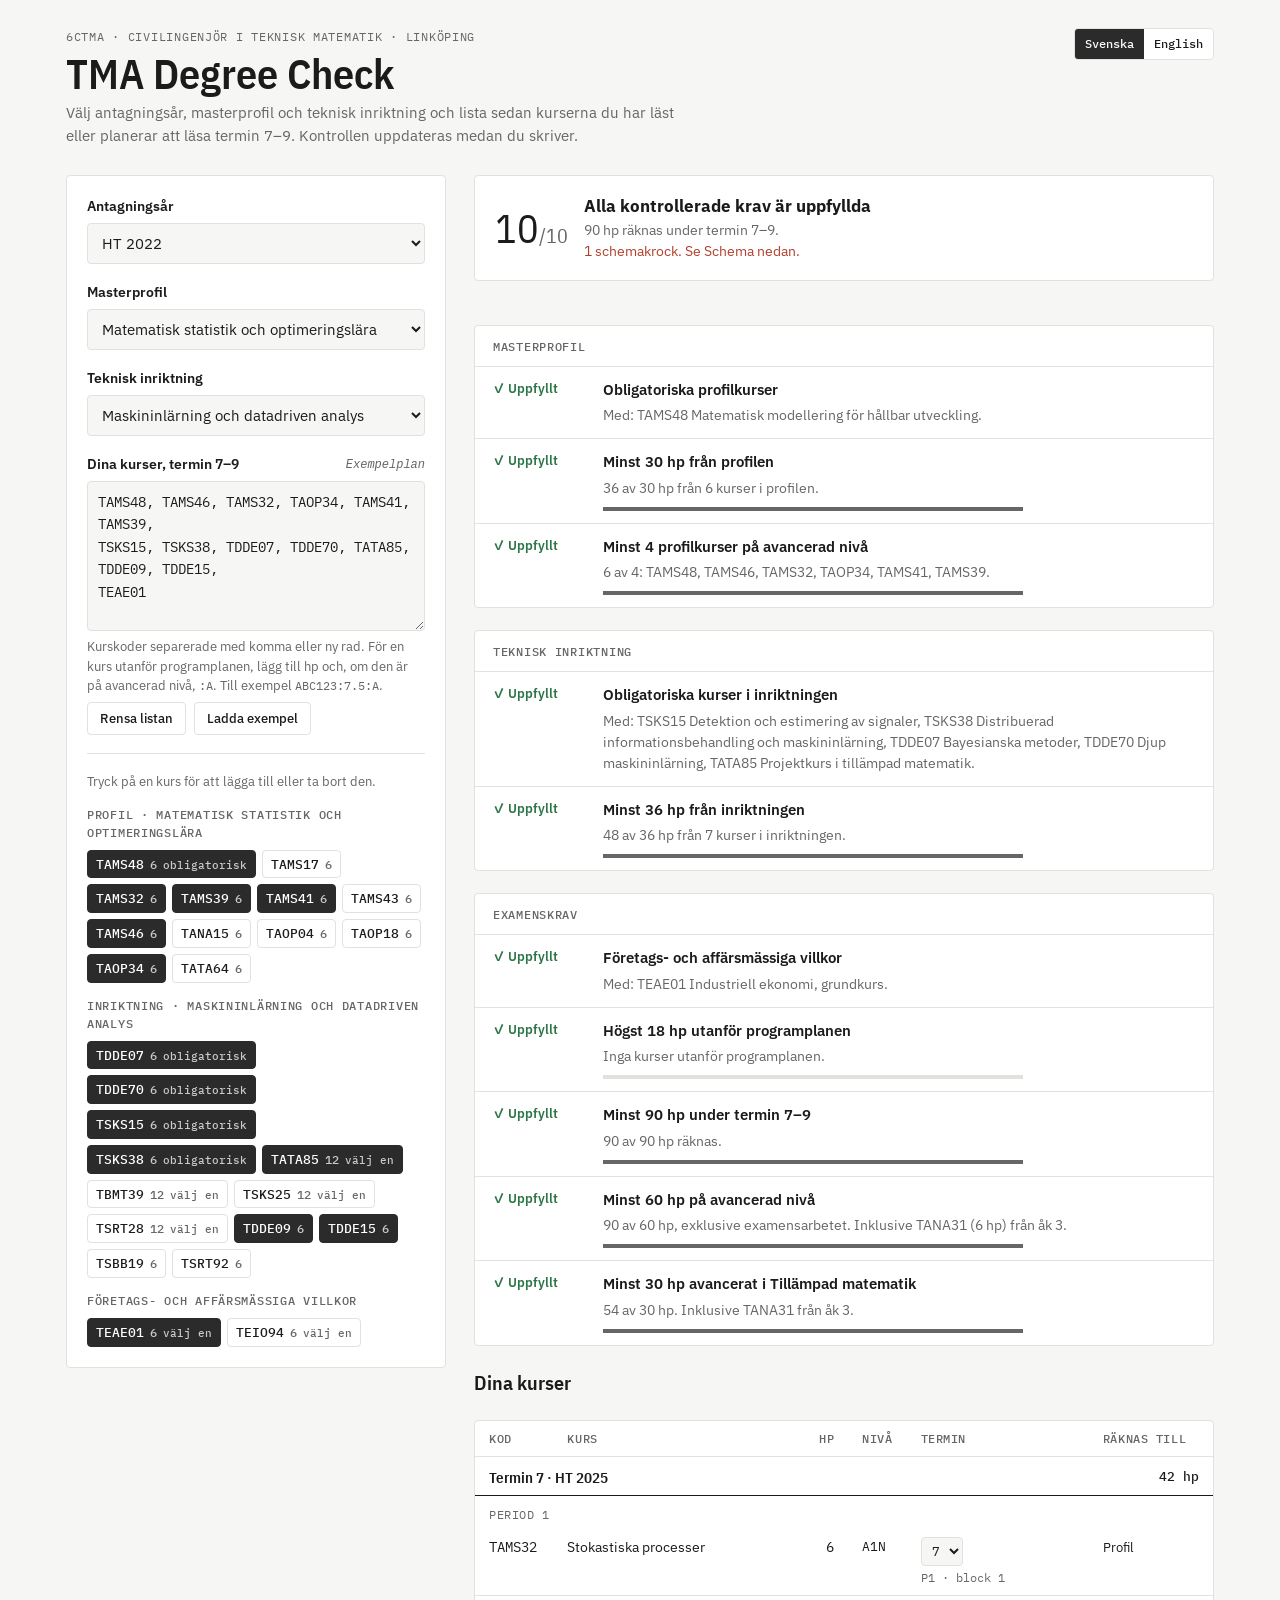
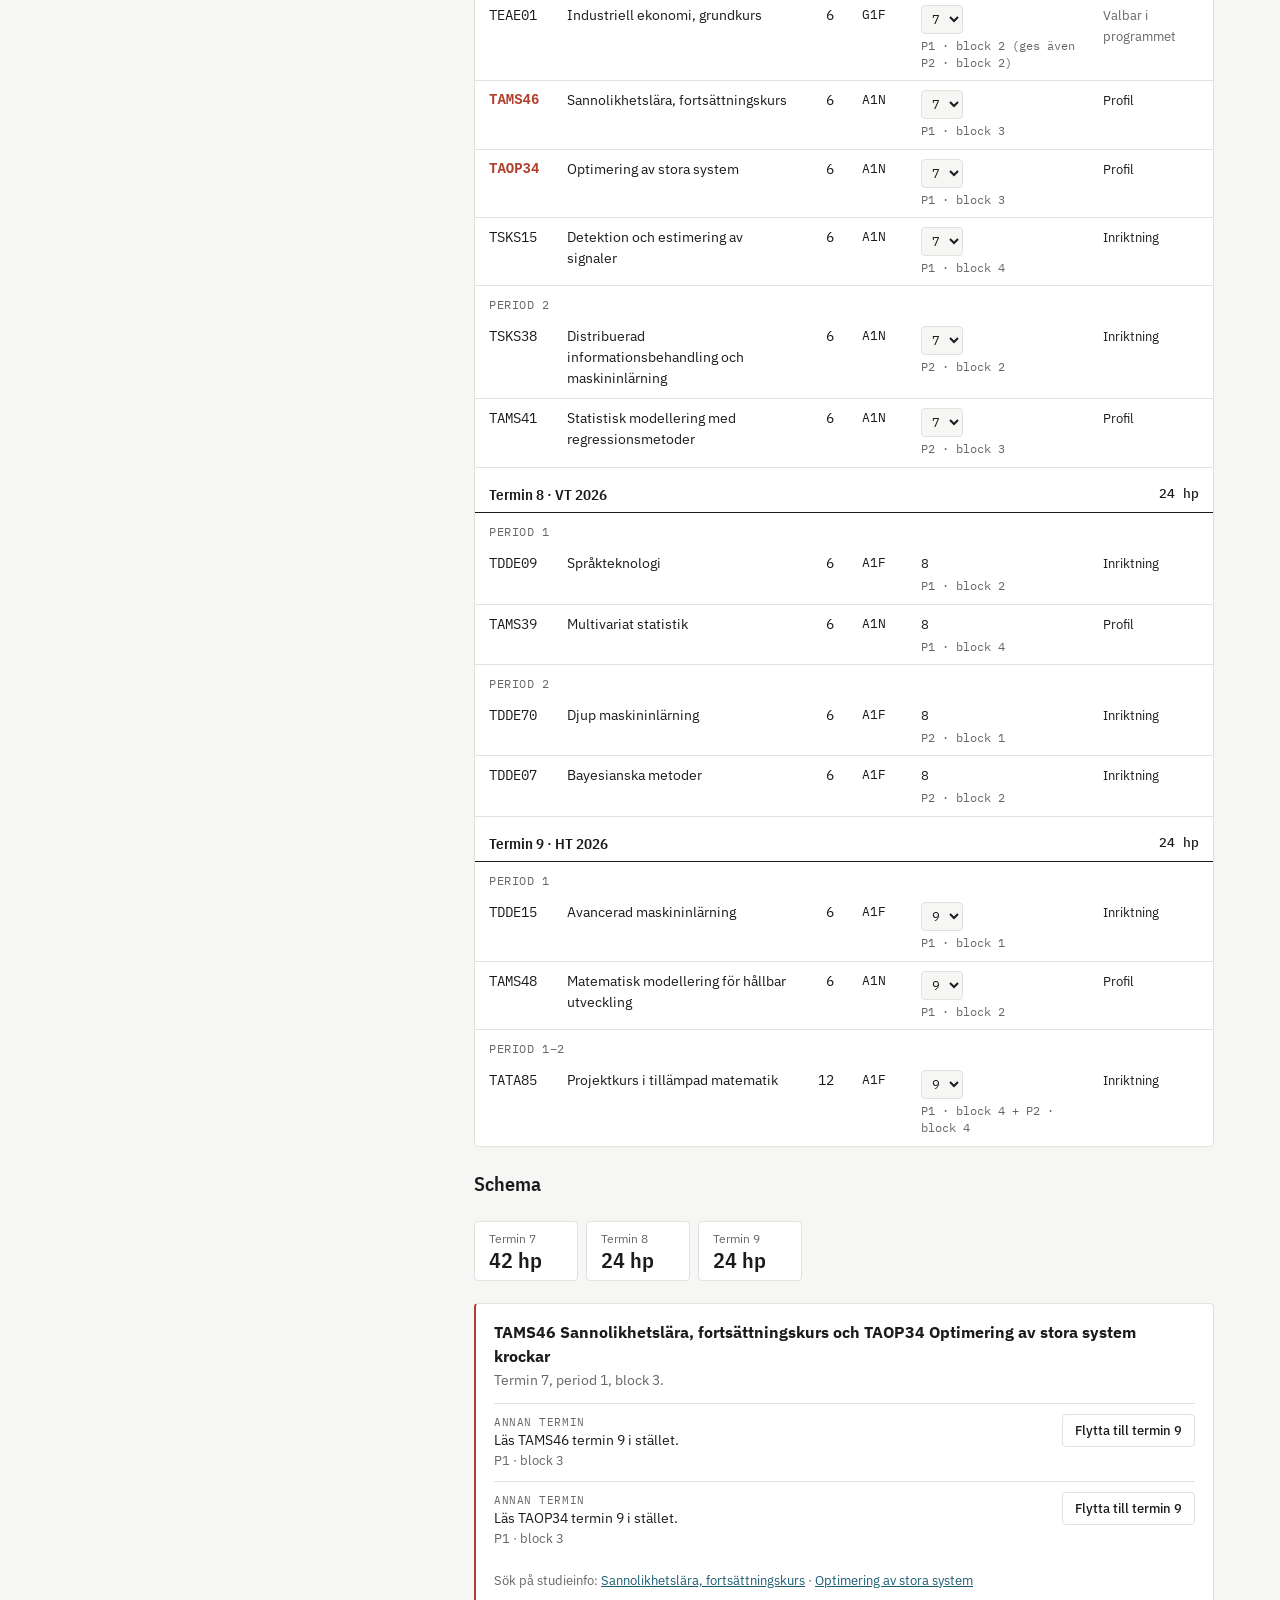
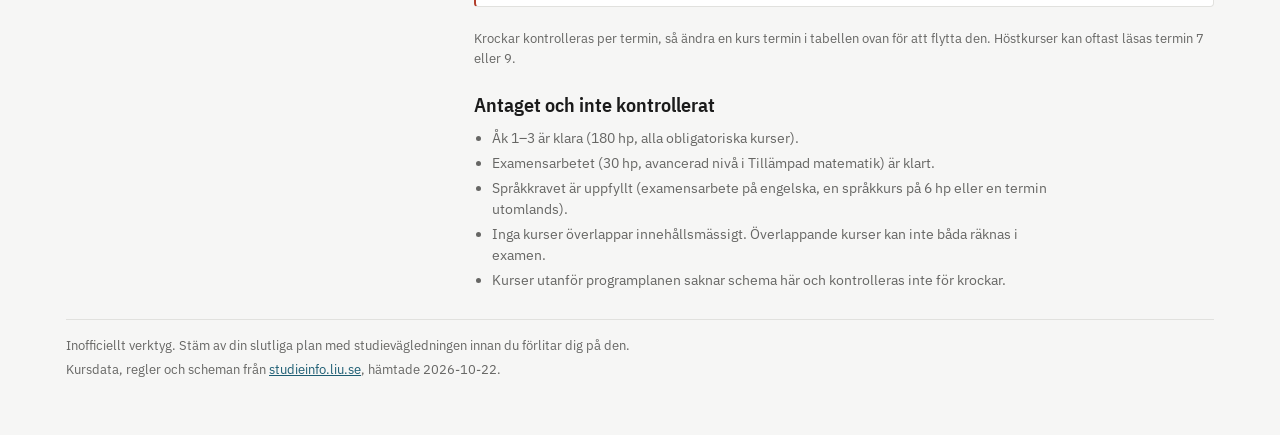
==== commit 424dd374: "Flatten the design and cut back on color Keep the original layout but drop the tinted fills (verdict" ====
--- a/index.html
+++ b/index.html
@@ -10,43 +10,41 @@
 <link rel="preconnect" href="https://fonts.gstatic.com" crossorigin>
 <link rel="stylesheet" href="https://fonts.googleapis.com/css2?family=IBM+Plex+Mono:wght@400;500&family=IBM+Plex+Sans+Condensed:wght@600&family=IBM+Plex+Sans:wght@400;500;600&display=swap">
 <style>
-/* Layout: a two-column audit sheet. Plan inputs on the left, the requirement checklist on the right, course breakdown and timetable below. */
+/* Layout: a two-column audit sheet. Plan inputs on the left, the requirement checklist on the right, course breakdown and timetable below.
+   Flat: white surfaces, hairline borders, neutral greys. Color only means something: green met, red not met / collision, blue links. */
 :root {
-  --paper: #f2f4f3;
+  --bg: #f6f6f5;
   --surface: #ffffff;
-  --ink: #17201e;
-  --muted: #5a6662;
-  --line: #d6ddda;
-  --accent: #1d5d73;
-  --accent-soft: #e2edf1;
+  --field: #f6f6f5;
+  --ink: #1b1b1b;
+  --muted: #666664;
+  --line: #e1e1de;
+  --strong: #2b2b2b;   /* selected chips, active toggle */
+  --accent: #1d5d73;   /* links and focus only */
   --ok: #2b7547;
-  --ok-soft: #e3f1e8;
   --bad: #b23f2c;
-  --bad-soft: #f8e5e1;
   --warn: #8a5f0e;
-  --warn-soft: #f6edd9;
+  --radius: 4px;
   --font-display: "IBM Plex Sans Condensed", "Arial Narrow", system-ui, sans-serif;
   --font-body: "IBM Plex Sans", system-ui, -apple-system, "Segoe UI", sans-serif;
   --font-mono: "IBM Plex Mono", ui-monospace, "SFMono-Regular", Menlo, monospace;
 }
 @media (prefers-color-scheme: dark) {
   :root:not([data-theme="light"]) {
-    --paper: #111715; --surface: #18201e; --ink: #e2e9e6; --muted: #98a6a1; --line: #2a3532;
-    --accent: #7fbdd2; --accent-soft: #1b3038; --ok: #6cc48e; --ok-soft: #173023; --bad: #f08c77;
-    --bad-soft: #3a1f1a; --warn: #e0b45c; --warn-soft: #362a12; color-scheme: dark;
+    --bg: #141414; --surface: #1b1b1b; --field: #232323; --ink: #e8e8e6; --muted: #a0a09d; --line: #303030;
+    --strong: #e8e8e6; --accent: #7fbdd2; --ok: #6cc48e; --bad: #f08c77; --warn: #e0b45c; color-scheme: dark;
   }
 }
 :root[data-theme="dark"] {
-  --paper: #111715; --surface: #18201e; --ink: #e2e9e6; --muted: #98a6a1; --line: #2a3532;
-  --accent: #7fbdd2; --accent-soft: #1b3038; --ok: #6cc48e; --ok-soft: #173023; --bad: #f08c77;
-  --bad-soft: #3a1f1a; --warn: #e0b45c; --warn-soft: #362a12; color-scheme: dark;
+  --bg: #141414; --surface: #1b1b1b; --field: #232323; --ink: #e8e8e6; --muted: #a0a09d; --line: #303030;
+  --strong: #e8e8e6; --accent: #7fbdd2; --ok: #6cc48e; --bad: #f08c77; --warn: #e0b45c; color-scheme: dark;
 }
 
 * { box-sizing: border-box; }
 [hidden] { display: none !important; }
 body {
   margin: 0;
-  background: var(--paper); color: var(--ink); font-family: var(--font-body); font-size: 15px; line-height: 1.5;
+  background: var(--bg); color: var(--ink); font-family: var(--font-body); font-size: 15px; line-height: 1.5;
 }
 .wrap {
   max-width: 1180px; margin: 0 auto;
@@ -57,9 +55,9 @@
 }
 header { display: grid; grid-template-columns: minmax(0, 1fr) auto; gap: 6px 16px; align-items: start; }
 header > :not(.lang) { grid-column: 1; }
-.lang { grid-column: 2; grid-row: 1 / span 3; display: flex; border: 1px solid var(--line); border-radius: 6px; overflow: hidden; }
+.lang { grid-column: 2; grid-row: 1 / span 3; display: flex; border: 1px solid var(--line); border-radius: var(--radius); overflow: hidden; }
 .lang button { border: 0; border-radius: 0; padding: 6px 10px; font-family: var(--font-mono); font-size: 12px; }
-.lang button[aria-pressed="true"] { background: var(--accent); color: var(--surface); }
+.lang button[aria-pressed="true"] { background: var(--strong); color: var(--surface); }
 .eyebrow { font-family: var(--font-mono); font-size: 12px; letter-spacing: .06em; text-transform: uppercase; color: var(--muted); }
 h1 { font-family: var(--font-display); font-weight: 600; font-size: clamp(30px, 5vw, 42px); line-height: 1.05; margin: 0; text-wrap: balance; }
 header p { margin: 0; color: var(--muted); max-width: 68ch; }
@@ -70,11 +68,11 @@
 .layout { display: grid; grid-template-columns: minmax(0, 380px) minmax(0, 1fr); gap: 28px; align-items: start; }
 @media (max-width: 860px) { .layout { grid-template-columns: minmax(0, 1fr); } }
 
-.panel { background: var(--surface); border: 1px solid var(--line); border-radius: 10px; padding: 20px; display: grid; gap: 18px; min-width: 0; }
+.panel { background: var(--surface); border: 1px solid var(--line); border-radius: var(--radius); padding: 20px; display: grid; gap: 18px; min-width: 0; }
 .field { display: grid; gap: 6px; }
 label { font-weight: 600; font-size: 14px; }
 select, textarea {
-  font: inherit; color: var(--ink); background: var(--paper); border: 1px solid var(--line); border-radius: 6px;
+  font: inherit; color: var(--ink); background: var(--field); border: 1px solid var(--line); border-radius: var(--radius);
   padding: 9px 10px; width: 100%;
 }
 textarea { font-family: var(--font-mono); font-size: 14px; min-height: 150px; resize: vertical; line-height: 1.6; }
@@ -82,93 +80,93 @@
 .hint { font-size: 13px; color: var(--muted); margin: 0; }
 .row { display: flex; flex-wrap: wrap; gap: 8px; align-items: center; }
 button {
-  font: inherit; font-size: 13px; font-weight: 500; cursor: pointer; border-radius: 6px; padding: 6px 12px;
+  font: inherit; font-size: 13px; font-weight: 500; cursor: pointer; border-radius: var(--radius); padding: 6px 12px;
   border: 1px solid var(--line); background: var(--surface); color: var(--ink);
 }
-button:hover { border-color: var(--accent); color: var(--accent); }
-.lang button:hover { color: var(--accent); }
+button:hover { border-color: var(--muted); }
 .lang button[aria-pressed="true"]:hover { color: var(--surface); }
-.example-tag { font-size: 12px; font-family: var(--font-mono); background: var(--warn-soft); color: var(--warn); padding: 2px 8px; border-radius: 4px; }
+.example-tag { font-size: 12px; font-family: var(--font-mono); color: var(--muted); font-style: italic; }
 
 /* Course picker */
 .picker { display: grid; gap: 14px; border-top: 1px solid var(--line); padding-top: 18px; }
 .picker-group { display: grid; gap: 8px; }
 .chips { display: flex; flex-wrap: wrap; gap: 6px; }
 .chip {
-  font-family: var(--font-mono); font-size: 12.5px; padding: 4px 8px; border-radius: 5px;
-  border: 1px solid var(--line); background: var(--paper); color: var(--ink); display: inline-flex; gap: 6px; align-items: baseline;
+  font-family: var(--font-mono); font-size: 12.5px; padding: 4px 8px; border-radius: var(--radius);
+  border: 1px solid var(--line); background: var(--surface); color: var(--ink); display: inline-flex; gap: 6px; align-items: baseline;
 }
 .chip .hp { color: var(--muted); font-size: 11.5px; }
-.chip .tag { font-size: 10.5px; color: var(--accent); font-weight: 500; }
-.chip[aria-pressed="true"] { background: var(--accent); border-color: var(--accent); color: var(--surface); }
-.chip[aria-pressed="true"] .hp, .chip[aria-pressed="true"] .tag { color: var(--surface); opacity: .85; }
+.chip .tag { font-size: 10.5px; color: var(--muted); }
+.chip[aria-pressed="true"] { background: var(--strong); border-color: var(--strong); color: var(--surface); }
+.chip[aria-pressed="true"] .hp, .chip[aria-pressed="true"] .tag { color: var(--surface); opacity: .75; }
 
 /* Results */
 .results { display: grid; gap: 22px; min-width: 0; }
-.verdict { display: grid; grid-template-columns: auto minmax(0, 1fr); gap: 16px; align-items: center; padding: 18px 20px; border-radius: 10px; border: 1px solid var(--line); background: var(--surface); }
+.verdict { display: grid; grid-template-columns: auto minmax(0, 1fr); gap: 16px; align-items: center; padding: 18px 20px; border-radius: var(--radius); border: 1px solid var(--line); background: var(--surface); }
 .verdict .score { font-family: var(--font-display); font-size: 40px; line-height: 1; font-variant-numeric: tabular-nums; }
 .verdict .score small { font-size: 20px; color: var(--muted); }
 .verdict strong { display: block; font-size: 17px; }
 .verdict span { color: var(--muted); font-size: 14px; display: block; }
 .verdict .clash-line { color: var(--bad); }
-.verdict.all-ok { border-color: var(--ok); background: var(--ok-soft); }
-.verdict.reqs-ok .score { color: var(--ok); }
-.verdict.reqs-bad .score { color: var(--bad); }
-.verdict.has-clash { border-color: var(--bad); }
+.verdict.reqs-bad .score, .verdict.reqs-bad strong { color: var(--bad); }
 
 .warnings { display: grid; gap: 6px; margin: 0; padding: 0; list-style: none; }
-.warnings li { background: var(--warn-soft); color: var(--warn); border-radius: 6px; padding: 8px 12px; font-size: 14px; }
-
-.req-group { display: grid; gap: 0; background: var(--surface); border: 1px solid var(--line); border-radius: 10px; overflow: hidden; }
+.warnings li { border-left: 2px solid var(--warn); padding: 2px 0 2px 12px; font-size: 14px; color: var(--ink); }
+
+.req-group { display: grid; gap: 0; background: var(--surface); border: 1px solid var(--line); border-radius: var(--radius); overflow: hidden; }
 .req-group > h3 { padding: 12px 18px 10px; border-bottom: 1px solid var(--line); }
 .req { display: grid; grid-template-columns: 96px minmax(0, 1fr); gap: 4px 14px; padding: 12px 18px; border-bottom: 1px solid var(--line); }
 .req:last-child { border-bottom: 0; }
-.pill { grid-row: span 2; align-self: start; justify-self: start; font-family: var(--font-mono); font-size: 11.5px; font-weight: 500; letter-spacing: .04em; text-transform: uppercase; padding: 3px 8px; border-radius: 4px; white-space: nowrap; }
-.pill.ok { background: var(--ok-soft); color: var(--ok); }
-.pill.bad { background: var(--bad-soft); color: var(--bad); }
+.pill { grid-row: span 2; align-self: start; justify-self: start; font-size: 13px; font-weight: 600; white-space: nowrap; }
+.pill.ok { color: var(--ok); }
+.pill.bad { color: var(--bad); }
+.pill.ok::before { content: "✓ "; }
+.pill.bad::before { content: "✗ "; }
 .req-title { font-weight: 600; }
 .req-detail { color: var(--muted); font-size: 14px; overflow-wrap: anywhere; }
-.meter { grid-column: 2; height: 6px; background: var(--paper); border-radius: 3px; position: relative; overflow: hidden; margin-top: 4px; max-width: 420px; }
-.meter i { position: absolute; inset: 0 auto 0 0; background: var(--ok); border-radius: 3px; }
+.meter { grid-column: 2; height: 4px; background: var(--line); position: relative; overflow: hidden; margin-top: 4px; max-width: 420px; }
+.meter i { position: absolute; inset: 0 auto 0 0; background: var(--muted); }
 .meter.bad i { background: var(--bad); }
 @media (max-width: 520px) { .req { grid-template-columns: minmax(0, 1fr); padding: 12px 14px; } .pill { grid-row: auto; } .meter { grid-column: 1; } }
 
-.table-wrap { overflow-x: auto; background: var(--surface); border: 1px solid var(--line); border-radius: 10px; }
+.table-wrap { overflow-x: auto; background: var(--surface); border: 1px solid var(--line); border-radius: var(--radius); }
 table { border-collapse: collapse; width: 100%; font-size: 14px; }
 th, td { text-align: left; padding: 9px 14px; border-bottom: 1px solid var(--line); vertical-align: top; }
 th { font-family: var(--font-mono); font-weight: 500; font-size: 11.5px; letter-spacing: .05em; text-transform: uppercase; color: var(--muted); white-space: nowrap; }
 tbody tr:last-child td { border-bottom: 0; }
-tr.sem-head th { background: var(--accent-soft); color: var(--accent); font-family: var(--font-display); font-size: 15px; font-weight: 600; letter-spacing: 0; text-transform: none; padding: 8px 14px; }
+tr.sem-head th { color: var(--ink); font-family: var(--font-display); font-size: 15px; font-weight: 600; letter-spacing: 0; text-transform: none; padding: 16px 14px 6px; border-bottom: 1px solid var(--ink); }
+tbody tr.sem-head:first-child th { padding-top: 10px; }
 tr.sem-head th span { float: right; font-family: var(--font-mono); font-size: 12.5px; font-weight: 500; font-variant-numeric: tabular-nums; }
 tr.period-head td { font-family: var(--font-mono); font-size: 11.5px; letter-spacing: .05em; text-transform: uppercase; color: var(--muted); padding: 10px 14px 4px; border-bottom: 0; }
 td.num { font-variant-numeric: tabular-nums; text-align: right; white-space: nowrap; }
 td.code { font-family: var(--font-mono); white-space: nowrap; }
-tr.clashing td.code { color: var(--bad); font-weight: 500; }
+tr.clashing td.code { color: var(--bad); font-weight: 600; }
 td select { width: auto; padding: 4px 6px; font-size: 13px; font-family: var(--font-mono); }
 .slots { display: block; font-family: var(--font-mono); font-size: 11.5px; color: var(--muted); margin-top: 3px; min-width: 9em; }
-.role { display: inline-block; font-size: 12px; font-weight: 500; padding: 2px 7px; border-radius: 4px; background: var(--paper); color: var(--muted); }
-.role.profile, .role.spec { background: var(--accent-soft); color: var(--accent); }
-.role.outside { background: var(--warn-soft); color: var(--warn); }
+.role { font-size: 13px; color: var(--muted); }
+.role.profile, .role.spec { color: var(--ink); }
+.role.outside { color: var(--warn); }
 .role.excluded { text-decoration: line-through; }
 .course-note { display: block; font-size: 12.5px; color: var(--muted); }
 .empty { padding: 18px; color: var(--muted); }
 
 /* Timetable */
 .tt-summary { display: flex; flex-wrap: wrap; gap: 8px; }
-.sem-tile { background: var(--surface); border: 1px solid var(--line); border-radius: 8px; padding: 8px 14px; display: grid; min-width: 104px; }
+.sem-tile { background: var(--surface); border: 1px solid var(--line); border-radius: var(--radius); padding: 8px 14px; display: grid; min-width: 104px; }
 .sem-tile b { font-family: var(--font-display); font-size: 22px; font-weight: 600; font-variant-numeric: tabular-nums; line-height: 1.1; }
 .sem-tile span { font-size: 12px; color: var(--muted); }
-.ok-note { background: var(--ok-soft); color: var(--ok); border-radius: 8px; padding: 10px 14px; font-size: 14px; margin: 0; }
-.caveat { background: var(--warn-soft); color: var(--warn); border-radius: 8px; padding: 12px 14px; font-size: 14px; margin: 0; }
-.caveat strong { display: block; }
-.clash { background: var(--surface); border: 1px solid var(--line); border-left: 4px solid var(--bad); border-radius: 10px; padding: 16px 18px; display: grid; gap: 12px; min-width: 0; }
+.ok-note { font-size: 14px; margin: 0; }
+.ok-note::before { content: "✓ "; color: var(--ok); font-weight: 600; }
+.caveat { border: 1px solid var(--line); background: var(--surface); border-radius: var(--radius); padding: 12px 14px; font-size: 14px; margin: 0; color: var(--muted); }
+.caveat strong { display: block; color: var(--ink); }
+.clash { background: var(--surface); border: 1px solid var(--line); border-left: 2px solid var(--bad); border-radius: var(--radius); padding: 16px 18px; display: grid; gap: 12px; min-width: 0; }
 .clash-head { display: grid; gap: 2px; }
 .clash-head strong { font-size: 16px; }
 .clash-head span { color: var(--muted); font-size: 14px; }
-.alts { list-style: none; margin: 0; padding: 0; display: grid; gap: 8px; }
-.alts li { display: grid; grid-template-columns: minmax(0, 1fr) auto; gap: 4px 12px; align-items: start; padding: 10px 12px; background: var(--paper); border-radius: 6px; font-size: 14px; }
+.alts { list-style: none; margin: 0; padding: 0; display: grid; gap: 0; }
+.alts li { display: grid; grid-template-columns: minmax(0, 1fr) auto; gap: 4px 12px; align-items: start; padding: 10px 0; border-top: 1px solid var(--line); font-size: 14px; }
 .alts li > div { min-width: 0; overflow-wrap: anywhere; }
-.alt-kind { font-family: var(--font-mono); font-size: 11px; letter-spacing: .05em; text-transform: uppercase; color: var(--accent); display: block; }
+.alt-kind { font-family: var(--font-mono); font-size: 11px; letter-spacing: .05em; text-transform: uppercase; color: var(--muted); display: block; }
 .alt-meta { color: var(--muted); font-size: 13px; display: block; }
 .search-links { font-size: 13px; color: var(--muted); }
 a { color: var(--accent); }
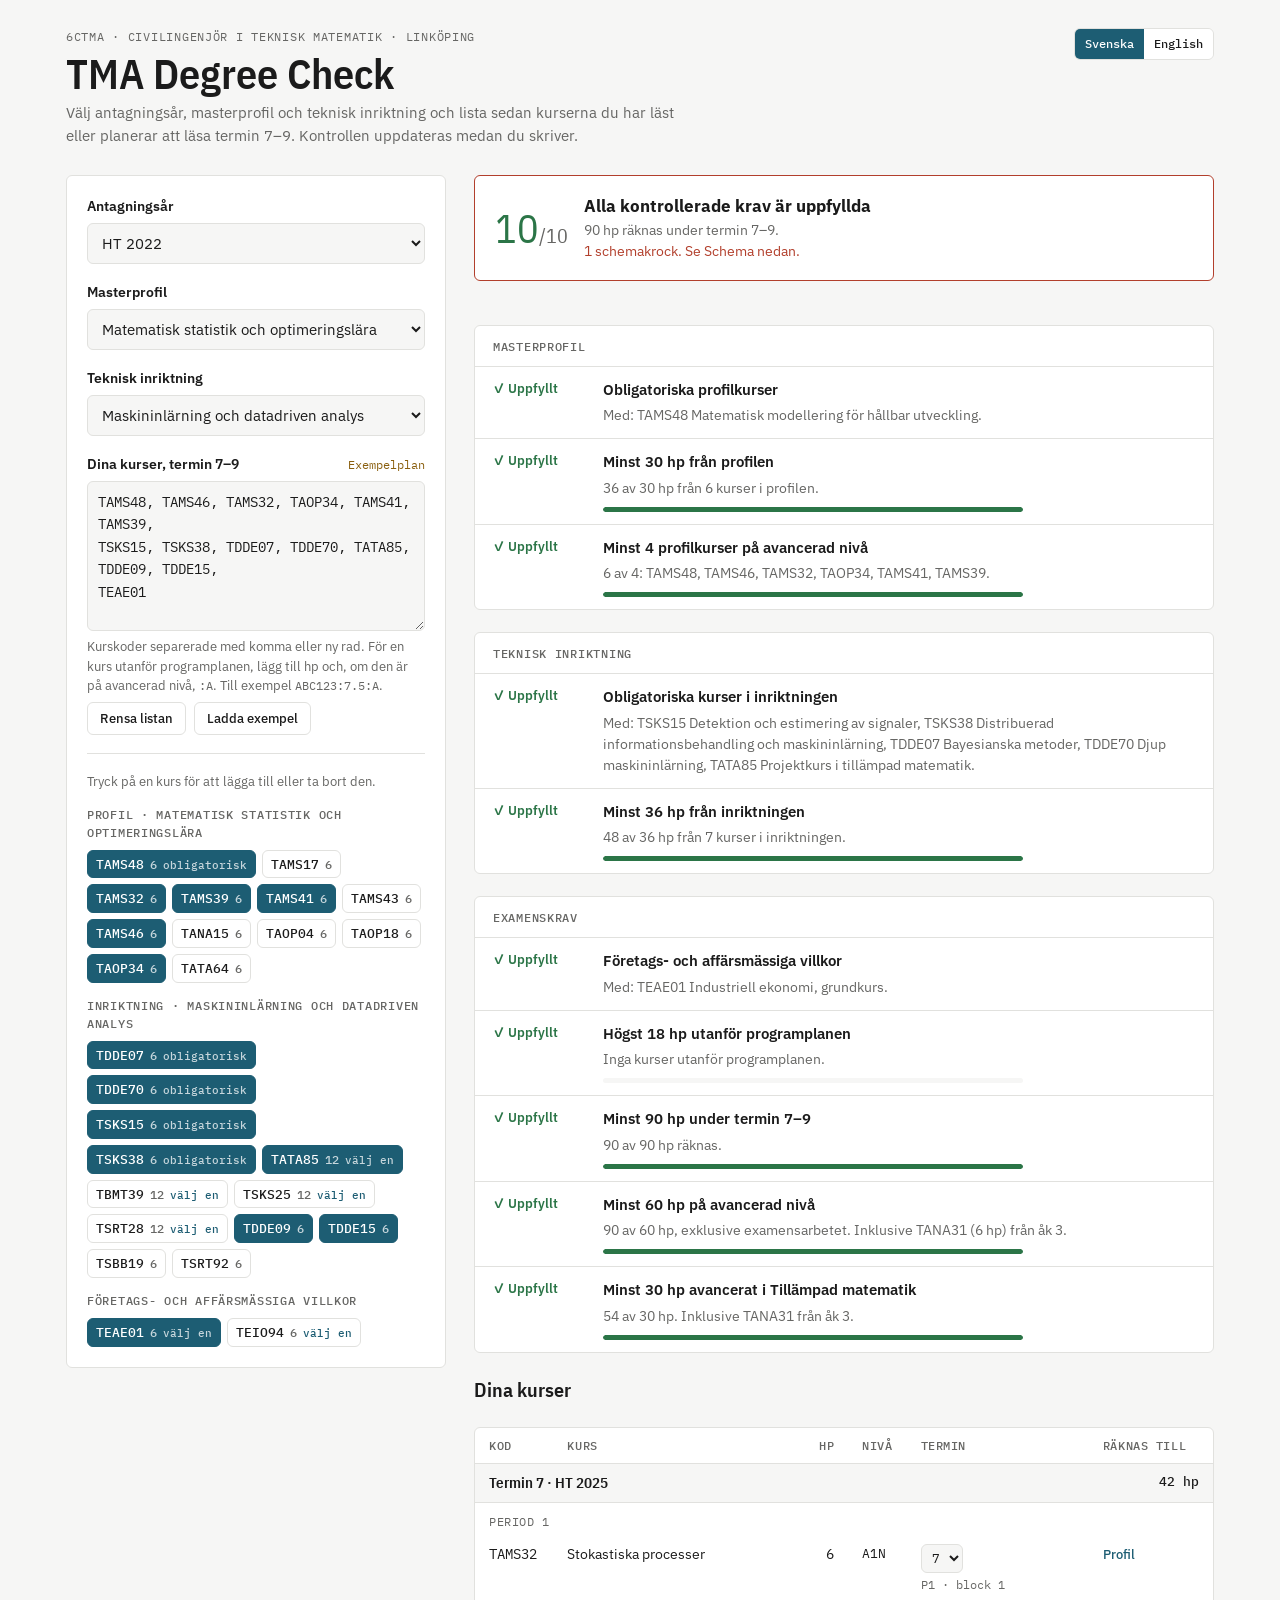
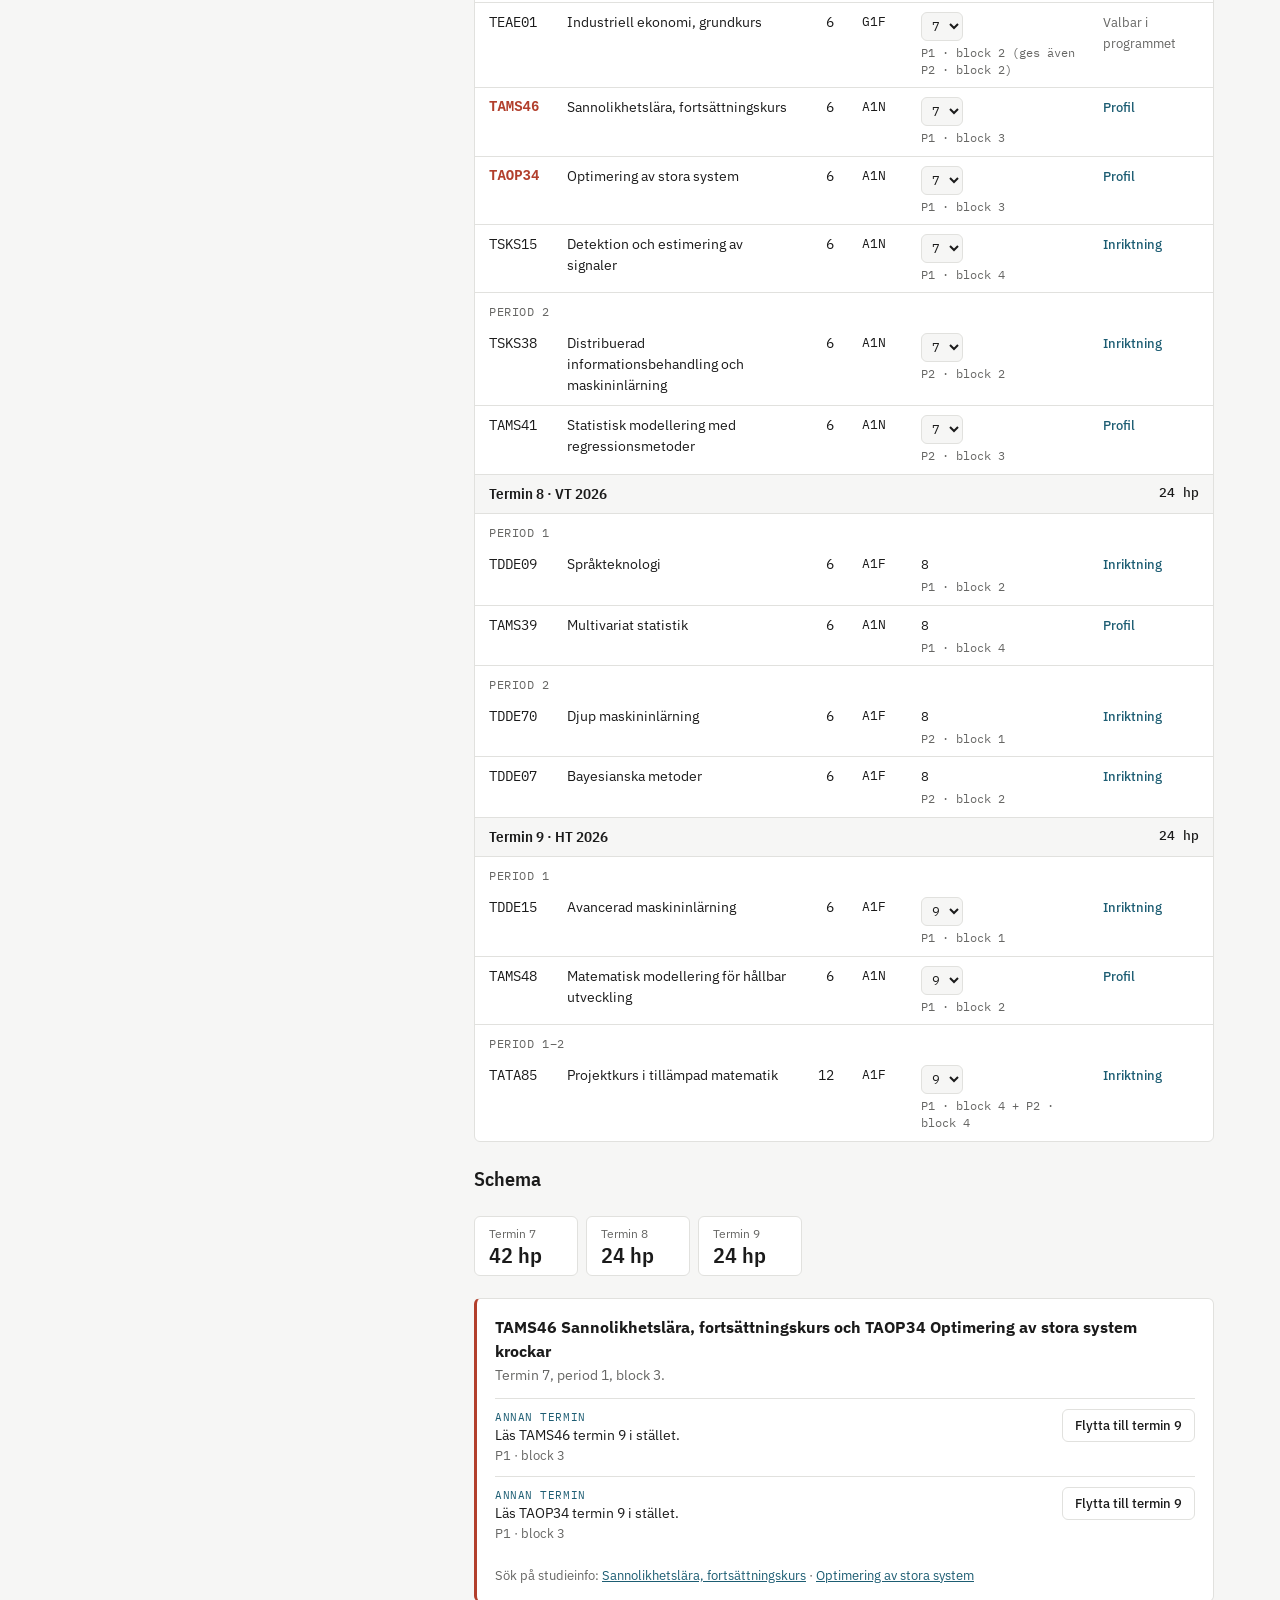
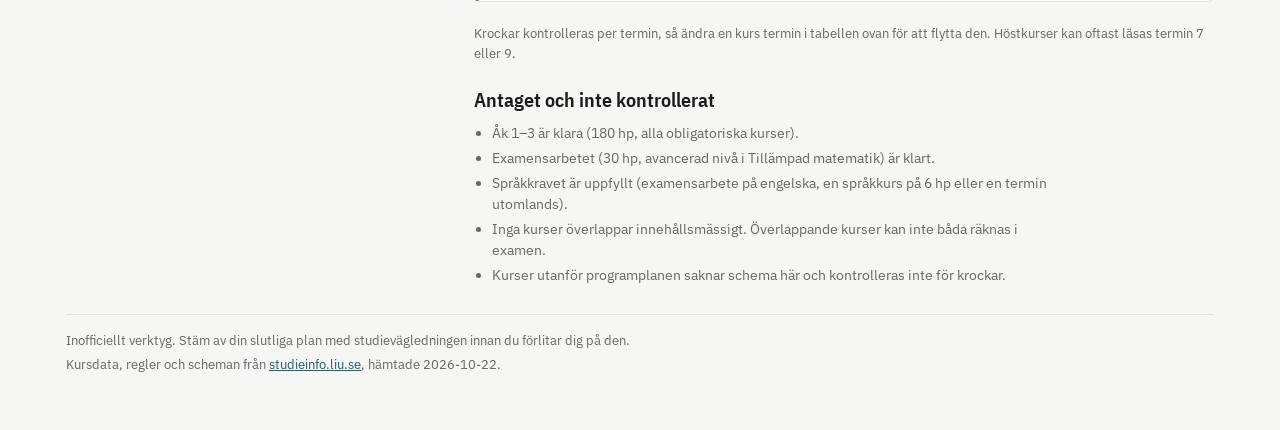
==== commit 11e39f74: "Bring back some color between the flat and original designs Accent blue for selected chips, the lang" ====
--- a/index.html
+++ b/index.html
@@ -11,7 +11,7 @@
 <link rel="stylesheet" href="https://fonts.googleapis.com/css2?family=IBM+Plex+Mono:wght@400;500&family=IBM+Plex+Sans+Condensed:wght@600&family=IBM+Plex+Sans:wght@400;500;600&display=swap">
 <style>
 /* Layout: a two-column audit sheet. Plan inputs on the left, the requirement checklist on the right, course breakdown and timetable below.
-   Flat: white surfaces, hairline borders, neutral greys. Color only means something: green met, red not met / collision, blue links. */
+   Flat: white surfaces, hairline borders, neutral greys. Color as outlines and text rather than fills: green met, red not met / collision, blue accent. */
 :root {
   --bg: #f6f6f5;
   --surface: #ffffff;
@@ -20,11 +20,12 @@
   --muted: #666664;
   --line: #e1e1de;
   --strong: #2b2b2b;   /* selected chips, active toggle */
-  --accent: #1d5d73;   /* links and focus only */
+  --accent: #1d5d73;   /* links, focus, selection, course roles */
+  --accent-soft: #e8eff2;
   --ok: #2b7547;
   --bad: #b23f2c;
   --warn: #8a5f0e;
-  --radius: 4px;
+  --radius: 6px;
   --font-display: "IBM Plex Sans Condensed", "Arial Narrow", system-ui, sans-serif;
   --font-body: "IBM Plex Sans", system-ui, -apple-system, "Segoe UI", sans-serif;
   --font-mono: "IBM Plex Mono", ui-monospace, "SFMono-Regular", Menlo, monospace;
@@ -32,12 +33,12 @@
 @media (prefers-color-scheme: dark) {
   :root:not([data-theme="light"]) {
     --bg: #141414; --surface: #1b1b1b; --field: #232323; --ink: #e8e8e6; --muted: #a0a09d; --line: #303030;
-    --strong: #e8e8e6; --accent: #7fbdd2; --ok: #6cc48e; --bad: #f08c77; --warn: #e0b45c; color-scheme: dark;
+    --strong: #e8e8e6; --accent: #7fbdd2; --accent-soft: #1f2c31; --ok: #6cc48e; --bad: #f08c77; --warn: #e0b45c; color-scheme: dark;
   }
 }
 :root[data-theme="dark"] {
   --bg: #141414; --surface: #1b1b1b; --field: #232323; --ink: #e8e8e6; --muted: #a0a09d; --line: #303030;
-  --strong: #e8e8e6; --accent: #7fbdd2; --ok: #6cc48e; --bad: #f08c77; --warn: #e0b45c; color-scheme: dark;
+  --strong: #e8e8e6; --accent: #7fbdd2; --accent-soft: #1f2c31; --ok: #6cc48e; --bad: #f08c77; --warn: #e0b45c; color-scheme: dark;
 }
 
 * { box-sizing: border-box; }
@@ -57,7 +58,7 @@
 header > :not(.lang) { grid-column: 1; }
 .lang { grid-column: 2; grid-row: 1 / span 3; display: flex; border: 1px solid var(--line); border-radius: var(--radius); overflow: hidden; }
 .lang button { border: 0; border-radius: 0; padding: 6px 10px; font-family: var(--font-mono); font-size: 12px; }
-.lang button[aria-pressed="true"] { background: var(--strong); color: var(--surface); }
+.lang button[aria-pressed="true"] { background: var(--accent); color: var(--surface); }
 .eyebrow { font-family: var(--font-mono); font-size: 12px; letter-spacing: .06em; text-transform: uppercase; color: var(--muted); }
 h1 { font-family: var(--font-display); font-weight: 600; font-size: clamp(30px, 5vw, 42px); line-height: 1.05; margin: 0; text-wrap: balance; }
 header p { margin: 0; color: var(--muted); max-width: 68ch; }
@@ -83,9 +84,9 @@
   font: inherit; font-size: 13px; font-weight: 500; cursor: pointer; border-radius: var(--radius); padding: 6px 12px;
   border: 1px solid var(--line); background: var(--surface); color: var(--ink);
 }
-button:hover { border-color: var(--muted); }
+button:hover { border-color: var(--accent); color: var(--accent); }
 .lang button[aria-pressed="true"]:hover { color: var(--surface); }
-.example-tag { font-size: 12px; font-family: var(--font-mono); color: var(--muted); font-style: italic; }
+.example-tag { font-size: 12px; font-family: var(--font-mono); color: var(--warn); }
 
 /* Course picker */
 .picker { display: grid; gap: 14px; border-top: 1px solid var(--line); padding-top: 18px; }
@@ -96,8 +97,8 @@
   border: 1px solid var(--line); background: var(--surface); color: var(--ink); display: inline-flex; gap: 6px; align-items: baseline;
 }
 .chip .hp { color: var(--muted); font-size: 11.5px; }
-.chip .tag { font-size: 10.5px; color: var(--muted); }
-.chip[aria-pressed="true"] { background: var(--strong); border-color: var(--strong); color: var(--surface); }
+.chip .tag { font-size: 10.5px; color: var(--accent); }
+.chip[aria-pressed="true"] { background: var(--accent); border-color: var(--accent); color: var(--surface); }
 .chip[aria-pressed="true"] .hp, .chip[aria-pressed="true"] .tag { color: var(--surface); opacity: .75; }
 
 /* Results */
@@ -108,10 +109,13 @@
 .verdict strong { display: block; font-size: 17px; }
 .verdict span { color: var(--muted); font-size: 14px; display: block; }
 .verdict .clash-line { color: var(--bad); }
-.verdict.reqs-bad .score, .verdict.reqs-bad strong { color: var(--bad); }
+.verdict.reqs-ok .score { color: var(--ok); }
+.verdict.reqs-bad .score { color: var(--bad); }
+.verdict.all-ok { border-color: var(--ok); }
+.verdict.has-clash, .verdict.reqs-bad { border-color: var(--bad); }
 
 .warnings { display: grid; gap: 6px; margin: 0; padding: 0; list-style: none; }
-.warnings li { border-left: 2px solid var(--warn); padding: 2px 0 2px 12px; font-size: 14px; color: var(--ink); }
+.warnings li { border: 1px solid var(--line); border-left: 3px solid var(--warn); border-radius: var(--radius); background: var(--surface); padding: 8px 12px; font-size: 14px; color: var(--warn); }
 
 .req-group { display: grid; gap: 0; background: var(--surface); border: 1px solid var(--line); border-radius: var(--radius); overflow: hidden; }
 .req-group > h3 { padding: 12px 18px 10px; border-bottom: 1px solid var(--line); }
@@ -124,8 +128,8 @@
 .pill.bad::before { content: "✗ "; }
 .req-title { font-weight: 600; }
 .req-detail { color: var(--muted); font-size: 14px; overflow-wrap: anywhere; }
-.meter { grid-column: 2; height: 4px; background: var(--line); position: relative; overflow: hidden; margin-top: 4px; max-width: 420px; }
-.meter i { position: absolute; inset: 0 auto 0 0; background: var(--muted); }
+.meter { grid-column: 2; height: 5px; background: var(--field); border-radius: 3px; position: relative; overflow: hidden; margin-top: 4px; max-width: 420px; }
+.meter i { position: absolute; inset: 0 auto 0 0; background: var(--ok); border-radius: 3px; }
 .meter.bad i { background: var(--bad); }
 @media (max-width: 520px) { .req { grid-template-columns: minmax(0, 1fr); padding: 12px 14px; } .pill { grid-row: auto; } .meter { grid-column: 1; } }
 
@@ -134,8 +138,7 @@
 th, td { text-align: left; padding: 9px 14px; border-bottom: 1px solid var(--line); vertical-align: top; }
 th { font-family: var(--font-mono); font-weight: 500; font-size: 11.5px; letter-spacing: .05em; text-transform: uppercase; color: var(--muted); white-space: nowrap; }
 tbody tr:last-child td { border-bottom: 0; }
-tr.sem-head th { color: var(--ink); font-family: var(--font-display); font-size: 15px; font-weight: 600; letter-spacing: 0; text-transform: none; padding: 16px 14px 6px; border-bottom: 1px solid var(--ink); }
-tbody tr.sem-head:first-child th { padding-top: 10px; }
+tr.sem-head th { background: var(--field); color: var(--ink); font-family: var(--font-display); font-size: 15px; font-weight: 600; letter-spacing: 0; text-transform: none; padding: 8px 14px; }
 tr.sem-head th span { float: right; font-family: var(--font-mono); font-size: 12.5px; font-weight: 500; font-variant-numeric: tabular-nums; }
 tr.period-head td { font-family: var(--font-mono); font-size: 11.5px; letter-spacing: .05em; text-transform: uppercase; color: var(--muted); padding: 10px 14px 4px; border-bottom: 0; }
 td.num { font-variant-numeric: tabular-nums; text-align: right; white-space: nowrap; }
@@ -144,7 +147,7 @@
 td select { width: auto; padding: 4px 6px; font-size: 13px; font-family: var(--font-mono); }
 .slots { display: block; font-family: var(--font-mono); font-size: 11.5px; color: var(--muted); margin-top: 3px; min-width: 9em; }
 .role { font-size: 13px; color: var(--muted); }
-.role.profile, .role.spec { color: var(--ink); }
+.role.profile, .role.spec { color: var(--accent); font-weight: 500; }
 .role.outside { color: var(--warn); }
 .role.excluded { text-decoration: line-through; }
 .course-note { display: block; font-size: 12.5px; color: var(--muted); }
@@ -157,16 +160,16 @@
 .sem-tile span { font-size: 12px; color: var(--muted); }
 .ok-note { font-size: 14px; margin: 0; }
 .ok-note::before { content: "✓ "; color: var(--ok); font-weight: 600; }
-.caveat { border: 1px solid var(--line); background: var(--surface); border-radius: var(--radius); padding: 12px 14px; font-size: 14px; margin: 0; color: var(--muted); }
-.caveat strong { display: block; color: var(--ink); }
-.clash { background: var(--surface); border: 1px solid var(--line); border-left: 2px solid var(--bad); border-radius: var(--radius); padding: 16px 18px; display: grid; gap: 12px; min-width: 0; }
+.caveat { border: 1px solid var(--line); border-left: 3px solid var(--warn); background: var(--surface); border-radius: var(--radius); padding: 12px 14px; font-size: 14px; margin: 0; color: var(--muted); }
+.caveat strong { display: block; color: var(--warn); }
+.clash { background: var(--surface); border: 1px solid var(--line); border-left: 3px solid var(--bad); border-radius: var(--radius); padding: 16px 18px; display: grid; gap: 12px; min-width: 0; }
 .clash-head { display: grid; gap: 2px; }
 .clash-head strong { font-size: 16px; }
 .clash-head span { color: var(--muted); font-size: 14px; }
 .alts { list-style: none; margin: 0; padding: 0; display: grid; gap: 0; }
 .alts li { display: grid; grid-template-columns: minmax(0, 1fr) auto; gap: 4px 12px; align-items: start; padding: 10px 0; border-top: 1px solid var(--line); font-size: 14px; }
 .alts li > div { min-width: 0; overflow-wrap: anywhere; }
-.alt-kind { font-family: var(--font-mono); font-size: 11px; letter-spacing: .05em; text-transform: uppercase; color: var(--muted); display: block; }
+.alt-kind { font-family: var(--font-mono); font-size: 11px; letter-spacing: .05em; text-transform: uppercase; color: var(--accent); display: block; }
 .alt-meta { color: var(--muted); font-size: 13px; display: block; }
 .search-links { font-size: 13px; color: var(--muted); }
 a { color: var(--accent); }
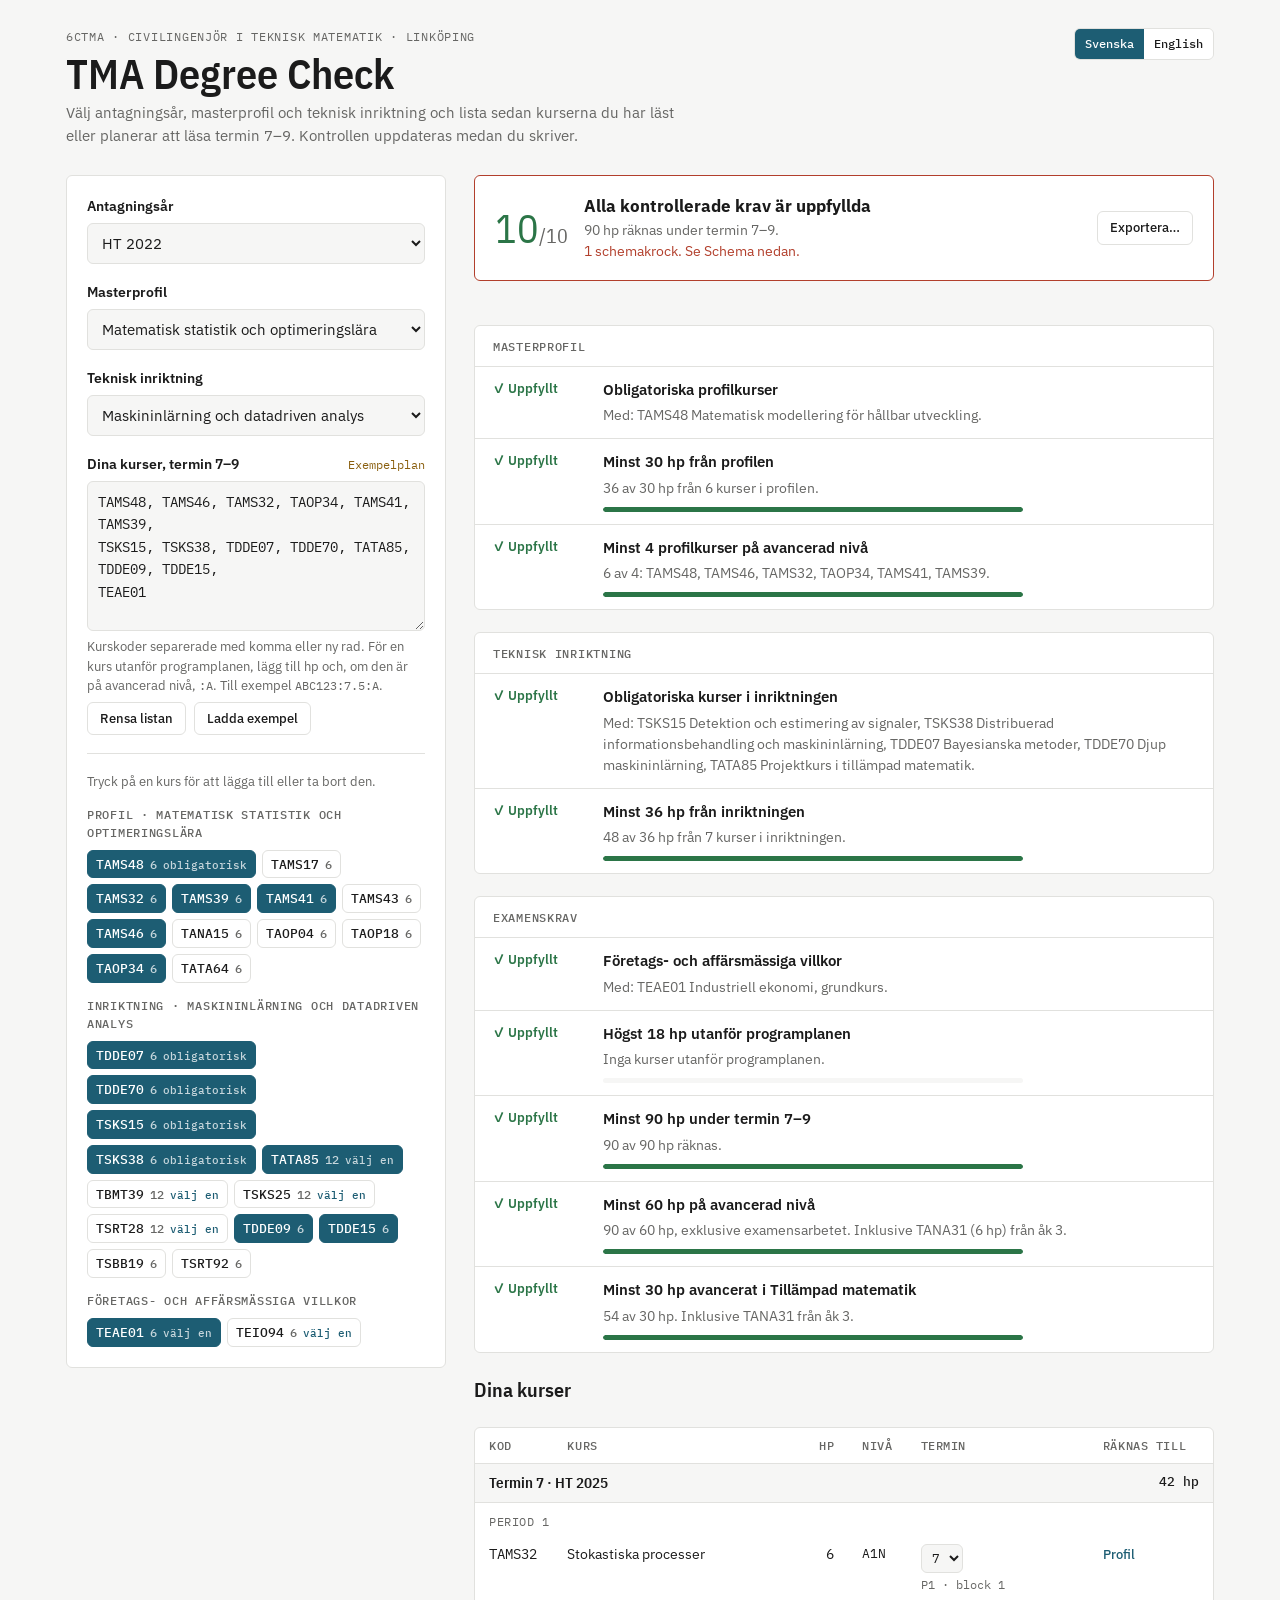
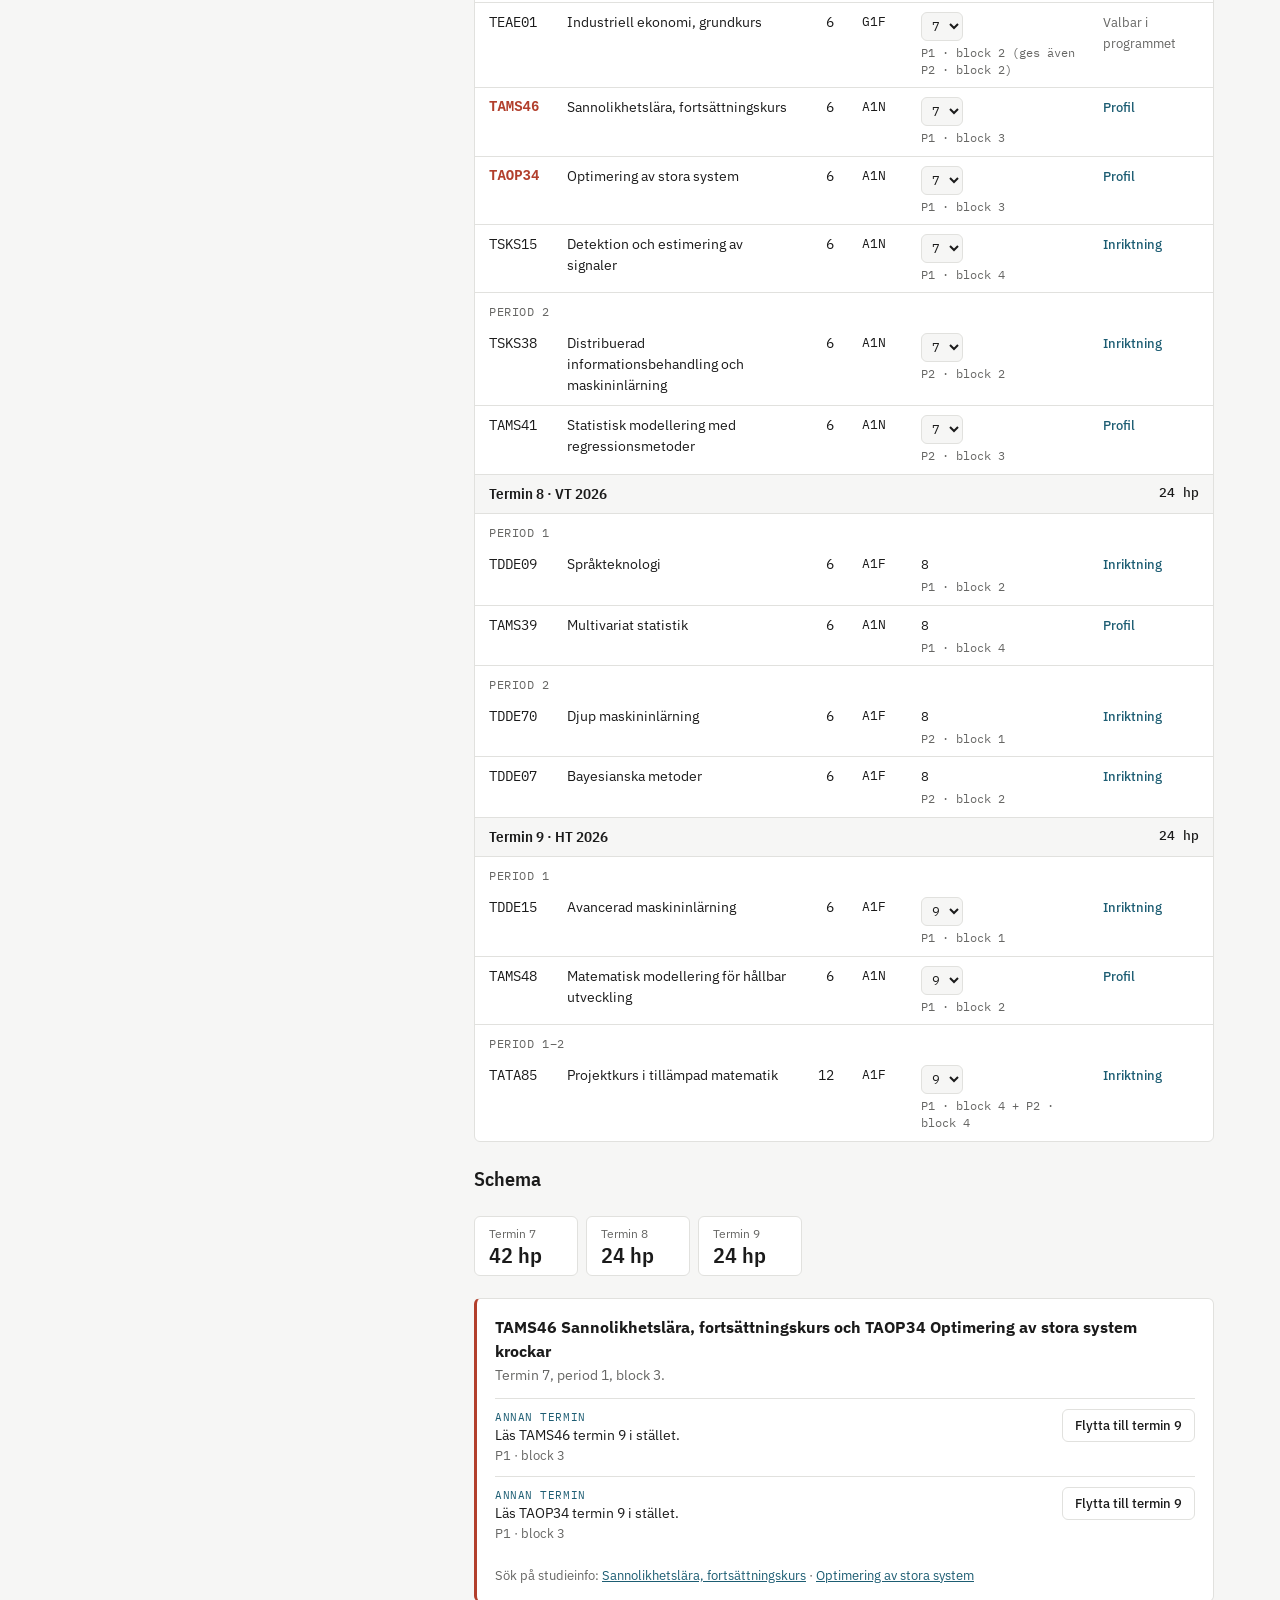
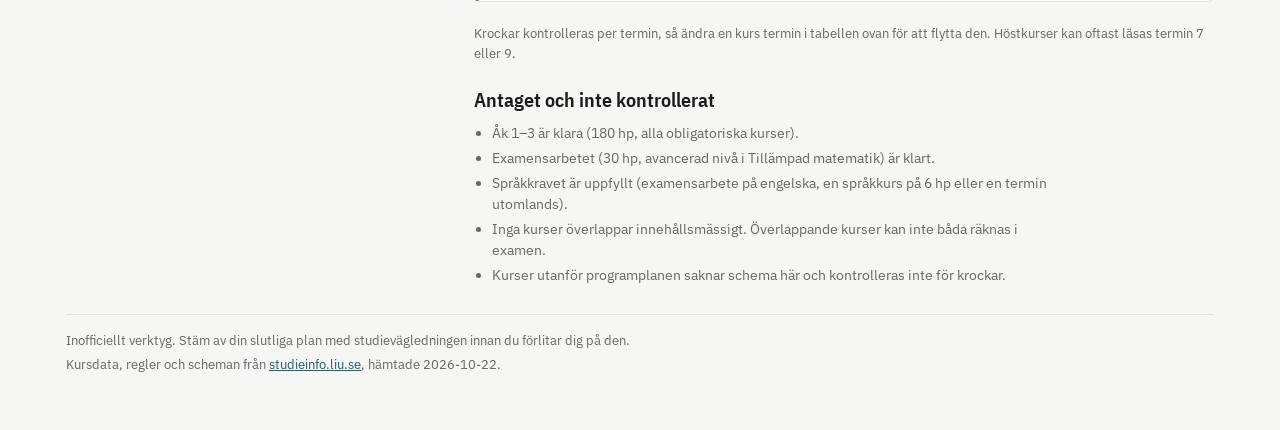
==== commit 88697fae: "Add PDF and Excel export of the plan An Export button opens a dialog to pick PDF or Excel. If requir" ====
--- a/index.html
+++ b/index.html
@@ -103,7 +103,31 @@
 
 /* Results */
 .results { display: grid; gap: 22px; min-width: 0; }
-.verdict { display: grid; grid-template-columns: auto minmax(0, 1fr); gap: 16px; align-items: center; padding: 18px 20px; border-radius: var(--radius); border: 1px solid var(--line); background: var(--surface); }
+.verdict { display: grid; grid-template-columns: auto minmax(0, 1fr) auto; gap: 16px; align-items: center; padding: 18px 20px; border-radius: var(--radius); border: 1px solid var(--line); background: var(--surface); }
+@media (max-width: 520px) { .verdict .export-open { grid-column: 1 / -1; justify-self: start; } }
+
+/* Export dialog */
+dialog { border: 1px solid var(--line); border-radius: var(--radius); background: var(--surface); color: var(--ink); padding: 0; width: min(520px, calc(100vw - 32px)); max-height: calc(100dvh - 32px); }
+dialog::backdrop { background: rgba(0, 0, 0, .35); }
+dialog form { display: grid; gap: 16px; padding: 20px; }
+dialog fieldset { border: 0; margin: 0; padding: 0; display: grid; gap: 8px; }
+dialog legend { font-weight: 600; font-size: 14px; margin-bottom: 6px; padding: 0; }
+.format { display: grid; grid-template-columns: auto minmax(0, 1fr); gap: 2px 10px; align-items: baseline; border: 1px solid var(--line); border-radius: var(--radius); padding: 10px 12px; cursor: pointer; font-weight: 400; }
+.format:has(input:checked) { border-color: var(--accent); }
+.format input { margin: 0; accent-color: var(--accent); }
+.format b { font-weight: 600; }
+.format span { grid-column: 2; font-size: 13px; color: var(--muted); }
+.export-status { border: 1px solid var(--line); border-left: 3px solid var(--ok); border-radius: var(--radius); padding: 10px 12px; font-size: 14px; }
+.export-status.bad { border-left-color: var(--bad); }
+.export-status strong { display: block; }
+.export-status.bad strong { color: var(--bad); }
+.export-status ul { margin: 6px 0; padding-left: 18px; display: grid; gap: 2px; }
+.export-status p { margin: 6px 0 0; color: var(--muted); }
+.export-error { color: var(--bad); font-size: 14px; margin: 0; }
+.dialog-buttons { justify-content: flex-end; }
+button.primary { background: var(--accent); border-color: var(--accent); color: var(--surface); }
+button.primary:hover { color: var(--surface); opacity: .9; }
+button:disabled { opacity: .5; cursor: default; }
 .verdict .score { font-family: var(--font-display); font-size: 40px; line-height: 1; font-variant-numeric: tabular-nums; }
 .verdict .score small { font-size: 20px; color: var(--muted); }
 .verdict strong { display: block; font-size: 17px; }
@@ -250,6 +274,23 @@
     <span id="source-line"></span>
   </footer>
 </div>
+
+<dialog id="export-dialog" aria-labelledby="export-title">
+  <form id="export-form" method="dialog">
+    <h2 id="export-title" data-i18n="exportTitle"></h2>
+    <fieldset>
+      <legend data-i18n="exportFormat"></legend>
+      <label class="format"><input type="radio" name="format" value="pdf" id="format-pdf" checked><b>PDF</b><span data-i18n="exportPdfHint"></span></label>
+      <label class="format"><input type="radio" name="format" value="xlsx" id="format-xlsx"><b>Excel (.xlsx)</b><span data-i18n="exportXlsxHint"></span></label>
+    </fieldset>
+    <div id="export-status" class="export-status"></div>
+    <p class="export-error" id="export-error" hidden></p>
+    <div class="row dialog-buttons">
+      <button type="button" id="export-cancel" data-i18n="exportCancel"></button>
+      <button type="submit" id="export-go" class="primary"></button>
+    </div>
+  </form>
+</dialog>
 
 <script>
 const DATA = [{"id":"5270","label":"HT 2022","rules":{"profileHp":30,"profileAdvCourses":4,"specHp":36,"outsideMax":18,"businessText":["TEAE01","TEIO94"]},"business":["TEAE01","TEIO94"],"courses":{"TATB01":{"n":"Matematisk grundkurs","ne":"Foundation Course in Mathematics","hp":6.0,"l":"G1N","tm":true},"TANA82":{"n":"Ingenjörsprojekt","ne":"Engineering Project","hp":6.0,"l":"G1N","tm":true},"TATA24":{"n":"Linjär algebra","ne":"Linear Algebra","hp":8.0,"l":"G1N","tm":true},"TATB05":{"n":"Matematisk modellering","ne":"Mathematical Modeling","hp":4.0,"l":"G1N","tm":true},"TATA41":{"n":"Envariabelanalys 1","ne":"Calculus in One Variable 1","hp":6.0,"l":"G1F","tm":true},"TATA42":{"n":"Envariabelanalys 2","ne":"Calculus in One Variable 2","hp":6.0,"l":"G1F","tm":true},"TDDE44":{"n":"Programmering, grundkurs","ne":"Introduction to Computer Programming","hp":8.0,"l":"G1N","tm":false},"TFYB04":{"n":"Mekanik och grundläggande fysikaliska begrepp","ne":"Mechanics and Fundamental Physical Concepts","hp":8.0,"l":"G1F","tm":false},"TBMT32":{"n":"Medicintekniska utblickar","ne":"Perspectives on Biomedical Engineering","hp":2.0,"l":"G1N","tm":false},"TFFM12":{"n":"Fysikaliska utblickar","ne":"Perspectives on Physics","hp":2.0,"l":"G1X","tm":false},"TATA40":{"n":"Matematiska utblickar","ne":"Perspectives on Mathematics","hp":1.0,"l":"G1N","tm":true},"TGTU96":{"n":"Hållbar studiesituation","ne":"Sustainable study situation","hp":2.0,"l":"G1N","tm":false},"TATA43":{"n":"Flervariabelanalys","ne":"Calculus in Several Variables","hp":8.0,"l":"G1F","tm":true},"TANA21":{"n":"Beräkningsmatematik","ne":"Scientific Computing","hp":6.0,"l":"G1F","tm":true},"TATA32":{"n":"Diskret matematik","ne":"Discrete Mathematics","hp":8.0,"l":"G1N","tm":true},"TATA44":{"n":"Vektoranalys","ne":"Vector Analysis","hp":4.0,"l":"G1F","tm":true},"TATA45":{"n":"Komplex analys","ne":"Complex Analysis","hp":6.0,"l":"G2F","tm":true},"TFYB06":{"n":"Elektromagnetism","ne":"Electromagnetism","hp":6.0,"l":"G2X","tm":false},"TAMS14":{"n":"Sannolikhetslära","ne":"Probability, First Course","hp":4.0,"l":"G1F","tm":true},"TAOP07":{"n":"Optimeringslära grundkurs","ne":"Introduction to Optimization","hp":6.0,"l":"G1F","tm":true},"TATA53":{"n":"Linjär algebra, överkurs","ne":"Linear Algebra, Honours Course","hp":6.0,"l":"G2F","tm":true},"TFYB07":{"n":"Elektromagnetiska vågor","ne":"Electromagnetic Waves","hp":2.0,"l":"G2F","tm":false},"TAOP24":{"n":"Optimeringslära fortsättningskurs","ne":"Optimization, Advanced Course","hp":6.0,"l":"G2F","tm":true},"TSKS34":{"n":"Komplexa nätverk","ne":"Complex Networks","hp":6.0,"l":"G2F","tm":false},"TPTE06":{"n":"Praktik","ne":"Industrial Placement","hp":6.0,"l":"G2F","tm":false},"TAMS24":{"n":"Statistisk teori, grk","ne":"Statistics, First Course","hp":4.0,"l":"G2F","tm":true},"TATA77":{"n":"Fourieranalys","ne":"Fourier Analysis","hp":6.0,"l":"G2F","tm":true},"TDDE71":{"n":"Programmering och datastrukturer","ne":"Programming and Data Structures","hp":8.0,"l":"G2F","tm":false},"TDDE69":{"n":"Maskininlärning, grundkurs","ne":"Machine Learning, Basic Course","hp":6.0,"l":"G2F","tm":false},"TSBB36":{"n":"Multidimensionell signal- och bildanalys","ne":"Multidimensional Signal and Image Analysis","hp":6.0,"l":"G2X","tm":false},"TATB06":{"n":"Teknisk matematik kandidatprojekt","ne":"Applied Mathematics - Bachelor Project","hp":16.0,"l":"G2X","tm":true},"TSKS37":{"n":"Tekniska beräkningar i Python","ne":"Engineering Computations in Python","hp":2.0,"l":"G1F","tm":false},"TSRT12":{"n":"Reglerteknik","ne":"Automatic Control","hp":6.0,"l":"G2F","tm":false},"TINT01":{"n":"Introduktionskurs i interkulturell kompetens","ne":"Introduction to Intercultural Competence","hp":2.0,"l":"G1N","tm":false},"TANA31":{"n":"Beräkningsmetoder för ordinära och partiella differentialekvationer","ne":"Computational Methods for Ordinary and Partial Differential Equations","hp":6.0,"l":"A1N","tm":true},"TEAE01":{"n":"Industriell ekonomi, grundkurs","ne":"Industrial Economics, Basic Course","hp":6.0,"l":"G1F","tm":false,"sem":[7,9],"s":{"HT":[[[2,"2"]],[[1,"2"]]]}},"TGTU49":{"n":"Teknikhistoria","ne":"History of Technology","hp":6.0,"l":"G1F","tm":false,"sem":[7],"s":{"HT":[[[2,"1"]]]}},"TAMS32":{"n":"Stokastiska processer","ne":"Stochastic Processes","hp":6.0,"l":"A1N","tm":true,"sem":[7],"s":{"HT":[[[1,"1"]]]}},"TAMS46":{"n":"Sannolikhetslära, fortsättningskurs","ne":"Probability Theory, Second Course","hp":6.0,"l":"A1N","tm":true,"sem":[7],"s":{"HT":[[[1,"3"]]]}},"TATA34":{"n":"Analys, överkurs","ne":"Real Analysis, Honours Course","hp":6.0,"l":"G2F","tm":true,"sem":[7],"s":{"HT":[[[1,"4"],[2,"4"]]]}},"TATA55":{"n":"Abstrakt algebra","ne":"Abstract Algebra","hp":6.0,"l":"G2F","tm":true,"sem":[7],"s":{"HT":[[[1,"3"],[2,"3"]]]}},"TATA74":{"n":"Differentialgeometri","ne":"Differential Geometry","hp":6.0,"l":"G2F","tm":true,"sem":[7],"s":{"HT":[[[1,"3"],[2,"3"]]]}},"TATM85":{"n":"Funktionalanalys","ne":"Functional Analysis","hp":6.0,"l":"A1N","tm":true,"sem":[7],"s":{"HT":[[[1,"2"],[2,"2"]]]}},"TATA71":{"n":"Ordinära differentialekvationer och dynamiska system","ne":"Ordinary Differential Equations and Dynamical Systems","hp":6.0,"l":"G2F","tm":true,"sem":[7],"s":{"HT":[[[2,"2"]]]}},"TAOP34":{"n":"Optimering av stora system","ne":"Large Scale Optimization","hp":6.0,"l":"A1N","tm":true,"sem":[7],"s":{"HT":[[[1,"3"]]]}},"TAMS41":{"n":"Statistisk modellering med regressionsmetoder","ne":"Statistical Modelling with Regression Methods","hp":6.0,"l":"A1N","tm":true,"sem":[7],"s":{"HT":[[[2,"3"]]]}},"TAOP04":{"n":"Matematisk optimering","ne":"Mathematical Optimization","hp":6.0,"l":"A1N","tm":true,"sem":[7],"s":{"HT":[[[2,"4"]]]}},"TSRT92":{"n":"Modellering och inlärning för dynamiska system","ne":"Modelling and Learning for Dynamical Systems","hp":6.0,"l":"A1N","tm":false,"sem":[7,9],"s":{"HT":[[[1,"3"]]]}},"TSFS22":{"n":"Feldetektion och diagnos av tekniska system","ne":"Fault detection and diagnosis of technical systems","hp":6.0,"l":"A1N","tm":false,"sem":[7,8],"s":{"HT":[[[2,"2"]]],"VT":[[[2,"1"]]]}},"TSRT08":{"n":"Optimal styrning","ne":"Optimal Control","hp":6.0,"l":"A1N","tm":false,"sem":[7],"s":{"HT":[[[2,"3"]]]}},"TSRT78":{"n":"Digital signalbehandling","ne":"Digital Signal Processing","hp":6.0,"l":"A1F","tm":false,"sem":[7],"s":{"HT":[[[2,"2"]]]}},"TBME04":{"n":"Anatomi och fysiologi","ne":"Anatomy and Physiology","hp":6.0,"l":"G2F","tm":false,"sem":[7],"s":{"HT":[[[1,"3"]]]}},"TBMT42":{"n":"Systembiologi, digitala tvillingar och AI","ne":"Systems Biology, Digital Twins and AI","hp":6.0,"l":"A1N","tm":false,"sem":[7],"s":{"HT":[[[1,"1"]]]}},"TBMT01":{"n":"Analys av bioelektriska signaler","ne":"Biomedical Signal Processing","hp":6.0,"l":"A1F","tm":false,"sem":[7],"s":{"HT":[[[2,"1"]]]}},"TMQU03":{"n":"Offensiv kvalitetsutveckling, gk","ne":"Quality Management and Engineering","hp":6.0,"l":"G2F","tm":false,"sem":[7],"s":{"HT":[[[1,"2"]]]}},"TMQU12":{"n":"Lean Production","ne":"Lean Production","hp":6.0,"l":"A1N","tm":false,"sem":[7],"s":{"HT":[[[2,"2"]]]}},"TPPE17":{"n":"Corporate Finance","ne":"Corporate Finance","hp":6.0,"l":"G2F","tm":false,"sem":[7],"s":{"HT":[[[1,"4"]]]}},"TPPE29":{"n":"Finansiella marknader och instrument","ne":"Financial Markets and Instruments","hp":6.0,"l":"A1N","tm":false,"sem":[7],"s":{"HT":[[[2,"2"]]]}},"TFYA18":{"n":"Fysikens matematiska metoder","ne":"Mathematical Methods of Physics","hp":6.0,"l":"A1N","tm":true,"sem":[7],"s":{"HT":[[[1,"3"]]]}},"TFYA40":{"n":"Analytisk mekanik","ne":"Analytical Mechanics","hp":6.0,"l":"A1N","tm":true,"sem":[7],"s":{"HT":[[[1,"1"],[2,"3"]]]}},"TFFY54":{"n":"Kvantmekanik","ne":"Quantum Mechanics","hp":6.0,"l":"A1N","tm":false,"sem":[7],"s":{"HT":[[[1,"2"]]]}},"TFYA12":{"n":"Termodynamik och statistisk mekanik","ne":"Thermodynamics and Statistical Mechanics","hp":6.0,"l":"G2F","tm":false,"sem":[7],"s":{"HT":[[[2,"4"]]]}},"TSKS15":{"n":"Detektion och estimering av signaler","ne":"Detection and Estimation of Signals","hp":6.0,"l":"A1N","tm":false,"sem":[7],"s":{"HT":[[[1,"4"]]]}},"TSBB19":{"n":"Maskininlärning för datorseende","ne":"Machine Learning for Computer Vision","hp":6.0,"l":"A1N","tm":false,"sem":[7],"s":{"HT":[[[1,"2"]]]}},"TSKS38":{"n":"Distribuerad informationsbehandling och maskininlärning","ne":"Distributed Information Processing and Machine Learning","hp":6.0,"l":"A1N","tm":false,"sem":[7],"s":{"HT":[[[2,"2"]]]}},"TSBB08":{"n":"Digital bildbehandling grundkurs","ne":"Digital Image Processing","hp":6.0,"l":"A1N","tm":false,"sem":[7],"s":{"HT":[[[1,"4"]]]}},"TSDT14":{"n":"Signalteori","ne":"Signal Theory","hp":6.0,"l":"A1N","tm":false,"sem":[7],"s":{"HT":[[[1,"1"]]]}},"TSBB21":{"n":"Beräkningsfotografi","ne":"Computational Photography","hp":6.0,"l":"A1F","tm":false,"sem":[7],"s":{"HT":[[[2,"4"]]]}},"TDDD38":{"n":"Avancerad programmering i C++","ne":"Advanced Programming in C++","hp":6.0,"l":"A1N","tm":false,"sem":[7],"s":{"HT":[[[1,"2"],[2,"1"]]]}},"TDDD72":{"n":"Logik","ne":"Logic","hp":6.0,"l":"G1F","tm":false,"sem":[7],"s":{"HT":[[[2,"2"]]]}},"THEN18":{"n":"Engelska","ne":"English","hp":6.0,"l":"G1N","tm":false,"sem":[8],"s":{"VT":[[[1,"4"],[2,"4"]]]}},"TINT02":{"n":"Interkulturell kompetens och interkulturell kommunikation, fortsättningskurs","ne":"Intercultural Competence and Intercultural Communication, Continued Course","hp":6.0,"l":"G2F","tm":false,"sem":[8],"s":{"VT":[[[1,"-"],[2,"-"]]]}},"TEIO94":{"n":"Entreprenörskap och idéutveckling","ne":"Entrepreneurship and Idea Development","hp":6.0,"l":"G2F","tm":false,"sem":[8],"s":{"VT":[[[2,"2"]]]}},"TGTU84":{"n":"Mångfald och genus inom teknikutveckling","ne":"Diversity and Gender in Engineering","hp":6.0,"l":"G1F","tm":false,"sem":[8],"s":{"VT":[[[2,"4"]]]}},"TGTU98":{"n":"Matematik, vetenskap och samhälle","ne":"Mathematics, Science and Society","hp":6.0,"l":"G1F","tm":false,"sem":[8],"s":{"VT":[[[2,"4"]]]}},"TANA15":{"n":"Numerisk linjär algebra","ne":"Numerical Linear Algebra","hp":6.0,"l":"A1N","tm":true,"sem":[8],"s":{"VT":[[[1,"1"]]]}},"TATA27":{"n":"Partiella differentialekvationer","ne":"Partial Differential Equations","hp":6.0,"l":"A1N","tm":true,"coord":["TATA66"],"sem":[8],"s":{"VT":[[[1,"3"],[2,"3"]]]}},"TATA54":{"n":"Talteori","ne":"Number Theory","hp":6.0,"l":"G2F","tm":true,"coord":["TATA64"],"sem":[8],"s":{"VT":[[[1,"2"],[2,"2"]]]}},"TATA64":{"n":"Grafteori","ne":"Graph Theory","hp":6.0,"l":"A1N","tm":true,"coord":["TATA54"],"sem":[8],"s":{"VT":[[[1,"2"],[2,"2"]]]}},"TATA66":{"n":"Fourier- och waveletanalys","ne":"Fourier and Wavelet Analysis","hp":6.0,"l":"A1N","tm":true,"coord":["TATA27"],"sem":[8],"s":{"VT":[[[1,"3"],[2,"3"]]]}},"TAMS39":{"n":"Multivariat statistik","ne":"Multivariate Statistical Methods","hp":6.0,"l":"A1N","tm":true,"sem":[8],"s":{"VT":[[[1,"4"]]]}},"TSRT09":{"n":"Reglerteori","ne":"Control Theory","hp":6.0,"l":"A1N","tm":false,"sem":[8],"s":{"VT":[[[1,"3"]]]}},"TSRT07":{"n":"Industriell reglerteknik","ne":"Industrial Control Systems","hp":6.0,"l":"A1N","tm":false,"sem":[8],"s":{"VT":[[[1,"2"]]]}},"TSRT14":{"n":"Sensorfusion","ne":"Sensor Fusion","hp":6.0,"l":"A1N","tm":false,"sem":[8],"s":{"VT":[[[2,"3"]]]}},"TBMT09":{"n":"Fysiologiska tryck och flöden","ne":"Physiological Pressures and Flows","hp":6.0,"l":"A1N","tm":false,"sem":[8],"s":{"VT":[[[1,"1"]]]}},"TBME08":{"n":"Biomedicinsk modellering och simulering","ne":"Biomedical Modeling and Simulation","hp":6.0,"l":"A1N","tm":false,"sem":[8],"s":{"VT":[[[2,"3"]]]}},"TMQU31":{"n":"Statistisk kvalitetsstyrning","ne":"Statistical Quality Control","hp":6.0,"l":"A1N","tm":false,"sem":[8],"s":{"VT":[[[1,"2"]]]}},"TEIO13":{"n":"Ledarskap och industriellt förändringsarbete","ne":"Leadership and Organizational Change","hp":6.0,"l":"A1N","tm":false,"sem":[8],"s":{"VT":[[[1,"4"]]]}},"TMQU04":{"n":"Six Sigma Quality","ne":"Six Sigma Quality","hp":6.0,"l":"A1F","tm":false,"sem":[8],"s":{"VT":[[[2,"2"]]]}},"TMQU13":{"n":"Kundfokuserad produkt- och tjänsteutveckling","ne":"Customer Focused Product and Service Development","hp":6.0,"l":"A1N","tm":false,"sem":[8],"s":{"VT":[[[2,"4"]]]}},"TAMS29":{"n":"Stokastiska processer för finansmarknadsmodeller","ne":"Stochastic Processes Applied to Financial Models","hp":6.0,"l":"A1F","tm":true,"sem":[8],"s":{"VT":[[[1,"3"]]]}},"TPPE32":{"n":"Finansiell riskhantering","ne":"Financial Risk Management","hp":6.0,"l":"A1F","tm":false,"sem":[8],"s":{"VT":[[[1,"2"]]]}},"TPPE33":{"n":"Portföljförvaltning","ne":"Portfolio Management","hp":6.0,"l":"A1N","tm":false,"sem":[8],"s":{"VT":[[[2,"2"]]]}},"TATA75":{"n":"Relativitetsteori","ne":"Theory of Relativity","hp":6.0,"l":"A1F","tm":true,"sem":[8],"s":{"VT":[[[1,"1"],[2,"4"]]]}},"TFYA17":{"n":"Projektlaborationer i fysik","ne":"Advanced Project Work in Applied Physics","hp":6.0,"l":"A1F","tm":false,"sem":[8],"s":{"VT":[[[1,"-"],[2,"-"]]]}},"TFYA36":{"n":"Kaos och icke-linjära fenomen","ne":"Chaos and Non-Linear Phenomena","hp":6.0,"l":"A1N","tm":true,"sem":[8],"s":{"VT":[[[2,"1"]]]}},"TDDE09":{"n":"Språkteknologi","ne":"Natural Language Processing","hp":6.0,"l":"A1F","tm":false,"sem":[8],"s":{"VT":[[[1,"2"]]]}},"TDDE07":{"n":"Bayesianska metoder","ne":"Bayesian Learning","hp":6.0,"l":"A1F","tm":false,"sem":[8],"s":{"VT":[[[2,"2"]]]}},"TDDE70":{"n":"Djup maskininlärning","ne":"Deep Learning","hp":6.0,"l":"A1F","tm":false,"sem":[8],"s":{"VT":[[[2,"1"]]]}},"TSBB34":{"n":"Datorseende för videoanalys","ne":"Computer Vision for Video Analysis","hp":6.0,"l":"A1N","tm":false,"sem":[8],"s":{"VT":[[[1,"1"]]]}},"TSBB33":{"n":"3D-datorseende","ne":"3D Computer Vision","hp":6.0,"l":"A1N","tm":false,"sem":[8],"s":{"VT":[[[2,"3"]]]}},"TDDD20":{"n":"Konstruktion och analys av algoritmer","ne":"Design and Analysis of Algorithms","hp":6.0,"l":"A1N","tm":false,"sem":[8],"s":{"VT":[[[1,"3"]]]}},"TDDD95":{"n":"Algoritmisk problemlösning","ne":"Algorithmic Problem Solving","hp":6.0,"l":"A1F","tm":false,"sem":[8],"s":{"VT":[[[1,"1"],[2,"4"]]]}},"TAMS48":{"n":"Matematisk modellering för hållbar utveckling","ne":"Mathematical Modelling for Sustainable Development","hp":6.0,"l":"A1N","tm":true,"sem":[9],"s":{"HT":[[[1,"2"]]]}},"TATA78":{"n":"Komplex analys fk","ne":"Complex Analysis, Second Course","hp":6.0,"l":"A1N","tm":true,"coord":["TATB10"],"sem":[9],"s":{"HT":[[[1,"3"],[2,"3"]]]}},"TATB10":{"n":"Matrisanalys","ne":"Matrix Analysis","hp":6.0,"l":"A1N","tm":true,"coord":["TATA78"],"sem":[9],"s":{"HT":[[[1,"1"],[2,"3"]]]}},"TATM38":{"n":"Matematiska modeller i biologi","ne":"Mathematical Models in Biology","hp":6.0,"l":"A1N","tm":true,"sem":[9],"s":{"HT":[[[1,"3"]]]}},"TAMS43":{"n":"Sannolikhetsteori och bayesianska nätverk","ne":"Probability Theory and Bayesian Networks","hp":6.0,"l":"A1N","tm":true,"sem":[9],"s":{"HT":[[[1,"1"]]]}},"TAMS17":{"n":"Statistisk teori, fortsättningskurs","ne":"Statistical Theory, Advanced Course","hp":6.0,"l":"A1N","tm":true,"sem":[9],"s":{"HT":[[[2,"1"]]]}},"TAOP18":{"n":"Optimering av försörjningskedjor","ne":"Supply Chain Optimization","hp":6.0,"l":"A1F","tm":true,"sem":[9],"s":{"HT":[[[2,"1"]]]}},"TSFS12":{"n":"Autonoma farkoster - planering, reglering och lärande system","ne":"Autonomous Vehicles - Planning, Control, and Learning Systems","hp":6.0,"l":"A1N","tm":false,"sem":[9],"s":{"HT":[[[1,"1"]]]}},"TATA85":{"n":"Projektkurs i tillämpad matematik","ne":"Project Course in Applied Mathematics","hp":12.0,"l":"A1F","tm":true,"sem":[9],"s":{"HT":[[[1,"4"],[2,"4"]]]}},"TSRT28":{"n":"Projektkurs i reglerteknik","ne":"Project Course in Automatic Control","hp":12.0,"l":"A1F","tm":false,"sem":[9],"s":{"HT":[[[1,"4"],[2,"4"]]]}},"TBMT39":{"n":"Projektkurs i medicinsk teknik","ne":"Project Course in Biomedical Engineering","hp":12.0,"l":"A1F","tm":false,"sem":[9],"s":{"HT":[[[1,"4"],[2,"4"]]]}},"TBMT57":{"n":"Biomedicinsk optik","ne":"Biomedical Optics","hp":6.0,"l":"A1F","tm":false,"sem":[9],"s":{"HT":[[[1,"1"]]]}},"TMQU47":{"n":"Kvalitetsutveckling och robust konstruktion","ne":"Quality Engineering and Design","hp":6.0,"l":"A1N","tm":false,"sem":[9],"s":{"HT":[[[1,"4"]]]}},"TPPE53":{"n":"Finansiell värderingsmetodik","ne":"Financial Valuation Methodology","hp":6.0,"l":"A1F","tm":false,"sem":[9],"s":{"HT":[[[1,"3"]]]}},"TPPE66":{"n":"Företagsvärdering","ne":"Investment Valuation","hp":6.0,"l":"A1F","tm":false,"sem":[9],"s":{"HT":[[[1,"4"],[2,"4"]]]}},"TPPE61":{"n":"Finansiell optimering","ne":"Financial Optimization","hp":6.0,"l":"A1F","tm":true,"sem":[9],"s":{"HT":[[[2,"2"]]]}},"TFYB13":{"n":"Projektkurs i teknisk fysik","ne":"Project Course in Applied Physics","hp":12.0,"l":"A1F","tm":false,"sem":[9],"s":{"HT":[[[1,"4"],[2,"4"]]]}},"TSKS25":{"n":"Projektkurs i signalbehandling, kommunikation och nätverk","ne":"Project Course in Signal Processing, Communications and Networking","hp":12.0,"l":"A1F","tm":false,"sem":[9],"s":{"HT":[[[1,"4"],[2,"4"]]]}},"TDDE15":{"n":"Avancerad maskininlärning","ne":"Advanced Machine Learning","hp":6.0,"l":"A1F","tm":false,"sem":[9],"s":{"HT":[[[1,"1"]]]}},"TSBB22":{"n":"Projektkurs i bilder och grafik","ne":"Project Course in Images and Graphics","hp":12.0,"l":"A1F","tm":false,"sem":[9],"s":{"HT":[[[1,"4"],[2,"4"]]]}},"TDDD56":{"n":"Multicore- och GPU-Programmering","ne":"Multicore and GPU Programming","hp":6.0,"l":"A1N","tm":false,"sem":[9],"s":{"HT":[[[2,"2"]]]}},"TDDD08":{"n":"Logikprogrammering","ne":"Logic Programming","hp":6.0,"l":"A1N","tm":false,"sem":[9],"s":{"HT":[[[1,"4"]]]}},"TQXX33":{"n":"Examensarbete","ne":"Degree project - Master’s Thesis","hp":30.0,"l":"A2E","tm":false}},"groups":{"TIAU":{"name":"Autonoma system","name_en":"Autonomous Systems","kind":"spec","c":{"TSRT92":"v","TSFS22":"v","TSRT08":"v","TSRT78":"v","TSRT09":"o","TSRT07":"v","TSRT14":"v","TSFS12":"o","TATA85":"o/v","TSRT28":"o/v"}},"TMBA":{"name":"Beräkningsmatematik och analys","name_en":"Computational Mathematics and Analysis","kind":"profile","c":{"TAMS32":"v","TAMS46":"v","TATA34":"v","TATA55":"v","TATA74":"v","TATM85":"v","TATA71":"v","TANA15":"v","TATA27":"v","TATA54":"v","TATA64":"v","TATA66":"v","TAMS48":"o","TATA78":"v","TATB10":"v","TATM38":"v"}},"TIBM":{"name":"Biomedicinsk modellering och simulering","name_en":"Biomedical Modeling and Simulation","kind":"spec","c":{"TBME04":"o","TBMT42":"o","TBMT01":"v","TBMT09":"o","TBME08":"o","TBMT39":"o","TBMT57":"v"}},"TIKV":{"name":"Datadriven verksamhetsutveckling","name_en":"Data-driven Quality Improvement","kind":"spec","c":{"TMQU03":"o","TMQU12":"o","TMQU31":"o","TEIO13":"v","TMQU04":"o","TMQU13":"v","TATA85":"o","TMQU47":"v"}},"TIFM":{"name":"Finansiell matematik","name_en":"Financial Mathematics","kind":"spec","c":{"TEAE01":"o","TPPE17":"o","TPPE29":"v","TAMS29":"v","TPPE32":"v","TPPE33":"v","TATA85":"o","TPPE53":"v","TPPE66":"v","TPPE61":"o"}},"TIFY":{"name":"Fysik","name_en":"Physics","kind":"spec","c":{"TFYA18":"o","TFYA40":"o","TFFY54":"v","TFYA12":"v","TATA75":"v","TFYA17":"v","TFYA36":"v","TFYB13":"o"}},"TIMI":{"name":"Maskininlärning och datadriven analys","name_en":"Machine Learning and Data Science","kind":"spec","c":{"TSKS15":"o","TSBB19":"v","TSRT92":"v","TSKS38":"o","TDDE09":"v","TDDE07":"o","TDDE70":"o","TATA85":"o/v","TBMT39":"o/v","TSKS25":"o/v","TSRT28":"o/v","TDDE15":"v"}},"TMSO":{"name":"Matematisk statistik och optimeringslära","name_en":"Mathematical Statistics and Optimization","kind":"profile","c":{"TAMS32":"v","TAMS46":"v","TAOP34":"v","TAMS41":"v","TAOP04":"v","TAMS39":"v","TANA15":"v","TATA64":"v","TAMS48":"o","TAMS43":"v","TAMS17":"v","TAOP18":"v"}},"TIMD":{"name":"Matematiskt datorseende","name_en":"Mathematical Computer Vision","kind":"spec","c":{"TSBB08":"o","TSDT14":"o","TSBB21":"o","TSRT78":"v","TSBB34":"v","TSBB33":"o","TDDE70":"v","TSBB22":"o","TDDD56":"v"}},"TITD":{"name":"Teoretisk datalogi","name_en":"Theoretical Computer Science","kind":"spec","c":{"TDDD38":"v","TDDD72":"o","TDDD20":"o","TDDD95":"v","TATA85":"o","TDDD08":"v"}}},"general":{"TEAE01":"o/v","TGTU49":"v","THEN18":"v","TINT02":"v","TEIO94":"o/v","TGTU84":"v","TGTU98":"v","TSFS22":"v","TQXX33":"o"},"early":{"TATB01":"o","TANA82":"o","TATA24":"o","TATB05":"o","TATA41":"o","TATA42":"o","TDDE44":"o","TFYB04":"o","TBMT32":"v","TFFM12":"v","TATA40":"f","TGTU96":"f","TATA43":"o","TANA21":"o","TATA32":"o","TATA44":"o","TATA45":"o","TFYB06":"o","TAMS14":"o","TAOP07":"o","TATA53":"o","TFYB07":"o","TAOP24":"o","TSKS34":"o","TPTE06":"v","TAMS24":"o","TATA77":"o","TDDE71":"o","TDDE69":"o","TSBB36":"o","TATB06":"o","TSKS37":"o","TSRT12":"o","TINT01":"v","TANA31":"o"}},{"id":"5480","label":"HT 2023","rules":{"profileHp":30,"profileAdvCourses":4,"specHp":36,"outsideMax":18,"businessText":["TEAE01","TEIO94"]},"business":["TEAE01","TEAE05","TEIO94"],"courses":{"TATB01":{"n":"Matematisk grundkurs","ne":"Foundation Course in Mathematics","hp":6.0,"l":"G1N","tm":true},"TANA82":{"n":"Ingenjörsprojekt","ne":"Engineering Project","hp":6.0,"l":"G1N","tm":true},"TATA24":{"n":"Linjär algebra","ne":"Linear Algebra","hp":8.0,"l":"G1N","tm":true},"TATB05":{"n":"Matematisk modellering","ne":"Mathematical Modeling","hp":4.0,"l":"G1N","tm":true},"TATA40":{"n":"Matematiska utblickar","ne":"Perspectives on Mathematics","hp":1.0,"l":"G1N","tm":true},"TATA41":{"n":"Envariabelanalys 1","ne":"Calculus in One Variable 1","hp":6.0,"l":"G1F","tm":true},"TATA42":{"n":"Envariabelanalys 2","ne":"Calculus in One Variable 2","hp":6.0,"l":"G1F","tm":true},"TDDE44":{"n":"Programmering, grundkurs","ne":"Introduction to Computer Programming","hp":8.0,"l":"G1N","tm":false},"TFYB04":{"n":"Mekanik och grundläggande fysikaliska begrepp","ne":"Mechanics and Fundamental Physical Concepts","hp":8.0,"l":"G1F","tm":false},"TBMT32":{"n":"Medicintekniska utblickar","ne":"Perspectives on Biomedical Engineering","hp":2.0,"l":"G1N","tm":false},"TFFM12":{"n":"Fysikaliska utblickar","ne":"Perspectives on Physics","hp":2.0,"l":"G1N","tm":false},"TGTU96":{"n":"Hållbar studiesituation","ne":"Sustainable study situation","hp":2.0,"l":"G1N","tm":false},"TATA43":{"n":"Flervariabelanalys","ne":"Calculus in Several Variables","hp":8.0,"l":"G1F","tm":true},"TANA21":{"n":"Beräkningsmatematik","ne":"Scientific Computing","hp":6.0,"l":"G1F","tm":true},"TATA32":{"n":"Diskret matematik","ne":"Discrete Mathematics","hp":8.0,"l":"G1N","tm":true},"TATA44":{"n":"Vektoranalys","ne":"Vector Analysis","hp":4.0,"l":"G1F","tm":true},"TATA45":{"n":"Komplex analys","ne":"Complex Analysis","hp":6.0,"l":"G2F","tm":true},"TFYB06":{"n":"Elektromagnetism","ne":"Electromagnetism","hp":6.0,"l":"G2F","tm":false},"TAMS14":{"n":"Sannolikhetslära","ne":"Probability, First Course","hp":4.0,"l":"G1F","tm":true},"TAOP07":{"n":"Optimeringslära grundkurs","ne":"Introduction to Optimization","hp":6.0,"l":"G1F","tm":true},"TATA53":{"n":"Linjär algebra, överkurs","ne":"Linear Algebra, Honours Course","hp":6.0,"l":"G2F","tm":true},"TFYB07":{"n":"Elektromagnetiska vågor","ne":"Electromagnetic Waves","hp":2.0,"l":"G2F","tm":false},"TAOP24":{"n":"Optimeringslära fortsättningskurs","ne":"Optimization, Advanced Course","hp":6.0,"l":"G2F","tm":true},"TSKS34":{"n":"Komplexa nätverk","ne":"Complex Networks","hp":6.0,"l":"G2F","tm":false},"TPTE06":{"n":"Praktik","ne":"Industrial Placement","hp":6.0,"l":"G2F","tm":false},"TAMS24":{"n":"Statistisk teori, grk","ne":"Statistics, First Course","hp":4.0,"l":"G2F","tm":true},"TATA77":{"n":"Fourieranalys","ne":"Fourier Analysis","hp":6.0,"l":"G2F","tm":true},"TDDE71":{"n":"Programmering och datastrukturer","ne":"Programming and Data Structures","hp":8.0,"l":"G2F","tm":false},"TDDE69":{"n":"Maskininlärning, grundkurs","ne":"Machine Learning, Basic Course","hp":6.0,"l":"G2F","tm":false},"TSBB36":{"n":"Multidimensionell signal- och bildanalys","ne":"Multidimensional Signal and Image Analysis","hp":6.0,"l":"G2F","tm":false},"TATB12":{"n":"Teknisk matematik kandidatprojekt","ne":"Applied Mathematics - Bachelor Project","hp":16.0,"l":"G2X","tm":true},"TSKS37":{"n":"Tekniska beräkningar i Python","ne":"Engineering Computations in Python","hp":2.0,"l":"G1F","tm":false},"TSRT12":{"n":"Reglerteknik","ne":"Automatic Control","hp":6.0,"l":"G2F","tm":false},"TINT01":{"n":"Introduktionskurs i interkulturell kompetens","ne":"Introduction to Intercultural Competence","hp":2.0,"l":"G1N","tm":false,"sem":[7],"s":{"HT":[[[1,"-"]]]}},"TANA31":{"n":"Beräkningsmetoder för ordinära och partiella differentialekvationer","ne":"Computational Methods for Ordinary and Partial Differential Equations","hp":6.0,"l":"A1N","tm":true},"TEAE01":{"n":"Industriell ekonomi, grundkurs","ne":"Industrial Economics, Basic Course","hp":6.0,"l":"G1F","tm":false,"sem":[7,9],"s":{"HT":[[[1,"2"]],[[2,"2"]]]}},"TGTU49":{"n":"Teknikhistoria","ne":"History of Technology","hp":6.0,"l":"G1F","tm":false,"sem":[7],"s":{"HT":[[[2,"1"]]]}},"TAMS32":{"n":"Stokastiska processer","ne":"Stochastic Processes","hp":6.0,"l":"A1N","tm":true,"sem":[7],"s":{"HT":[[[1,"1"]]]}},"TAMS46":{"n":"Sannolikhetslära, fortsättningskurs","ne":"Probability Theory, Second Course","hp":6.0,"l":"A1N","tm":true,"sem":[7],"s":{"HT":[[[1,"3"]]]}},"TATA34":{"n":"Analys, överkurs","ne":"Real Analysis, Honours Course","hp":6.0,"l":"G2F","tm":true,"sem":[7],"s":{"HT":[[[1,"4"],[2,"4"]]]}},"TATA55":{"n":"Abstrakt algebra","ne":"Abstract Algebra","hp":6.0,"l":"G2F","tm":true,"coord":["TATA74"],"sem":[7],"s":{"HT":[[[1,"3"],[2,"3"]]]}},"TATA74":{"n":"Differentialgeometri","ne":"Differential Geometry","hp":6.0,"l":"G2F","tm":true,"coord":["TATA55"],"sem":[7],"s":{"HT":[[[1,"3"],[2,"3"]]]}},"TATM85":{"n":"Funktionalanalys","ne":"Functional Analysis","hp":6.0,"l":"A1N","tm":true,"sem":[7],"s":{"HT":[[[1,"2"],[2,"2"]]]}},"TATA71":{"n":"Ordinära differentialekvationer och dynamiska system","ne":"Ordinary Differential Equations and Dynamical Systems","hp":6.0,"l":"G2F","tm":true,"sem":[7],"s":{"HT":[[[2,"2"]]]}},"TAOP34":{"n":"Optimering av stora system","ne":"Large Scale Optimization","hp":6.0,"l":"A1N","tm":true,"sem":[7],"s":{"HT":[[[1,"3"]]]}},"TAMS41":{"n":"Statistisk modellering med regressionsmetoder","ne":"Statistical Modelling with Regression Methods","hp":6.0,"l":"A1N","tm":true,"sem":[7],"s":{"HT":[[[2,"3"]]]}},"TAOP04":{"n":"Matematisk optimering","ne":"Mathematical Optimization","hp":6.0,"l":"A1N","tm":true,"sem":[7],"s":{"HT":[[[2,"4"]]]}},"TSRT92":{"n":"Modellering och inlärning för dynamiska system","ne":"Modelling and Learning for Dynamical Systems","hp":6.0,"l":"A1N","tm":false,"sem":[7,9],"s":{"HT":[[[1,"3"]]]}},"TSRT08":{"n":"Optimal styrning","ne":"Optimal Control","hp":6.0,"l":"A1N","tm":false,"sem":[7],"s":{"HT":[[[2,"3"]]]}},"TSRT78":{"n":"Digital signalbehandling","ne":"Digital Signal Processing","hp":6.0,"l":"A1F","tm":false,"sem":[7],"s":{"HT":[[[2,"2"]]]}},"TBME04":{"n":"Anatomi och fysiologi","ne":"Anatomy and Physiology","hp":6.0,"l":"G2F","tm":false,"sem":[7],"s":{"HT":[[[1,"3"]]]}},"TBMT42":{"n":"Systembiologi, digitala tvillingar och AI","ne":"Systems Biology, Digital Twins and AI","hp":6.0,"l":"A1N","tm":false,"sem":[7],"s":{"HT":[[[1,"1"]]]}},"TBMT01":{"n":"Analys av bioelektriska signaler","ne":"Biomedical Signal Processing","hp":6.0,"l":"A1F","tm":false,"sem":[7],"s":{"HT":[[[2,"1"]]]}},"TMQU03":{"n":"Offensiv kvalitetsutveckling, gk","ne":"Quality Management and Engineering","hp":6.0,"l":"G2F","tm":false,"sem":[7],"s":{"HT":[[[1,"2"]]]}},"TMQU12":{"n":"Lean Production","ne":"Lean Production","hp":6.0,"l":"A1N","tm":false,"sem":[7],"s":{"HT":[[[2,"2"]]]}},"TPPE17":{"n":"Corporate Finance","ne":"Corporate Finance","hp":6.0,"l":"G2F","tm":false,"sem":[7],"s":{"HT":[[[1,"4"]]]}},"TPPE29":{"n":"Finansiella marknader och instrument","ne":"Financial Markets and Instruments","hp":6.0,"l":"A1N","tm":false,"sem":[7],"s":{"HT":[[[2,"2"]]]}},"TFYA18":{"n":"Fysikens matematiska metoder","ne":"Mathematical Methods of Physics","hp":6.0,"l":"A1N","tm":true,"sem":[7],"s":{"HT":[[[1,"3"]]]}},"TFYA40":{"n":"Analytisk mekanik","ne":"Analytical Mechanics","hp":6.0,"l":"A1N","tm":true,"sem":[7],"s":{"HT":[[[1,"1"],[2,"3"]]]}},"TFFY54":{"n":"Kvantmekanik","ne":"Quantum Mechanics","hp":6.0,"l":"A1N","tm":false,"sem":[7],"s":{"HT":[[[1,"2"]]]}},"TFYB14":{"n":"Termodynamik och statistisk mekanik","ne":"Thermodynamics and Statistical Mechanics","hp":6.0,"l":"G2F","tm":false,"sem":[7],"s":{"HT":[[[2,"4"]]]}},"TSKS15":{"n":"Detektion och estimering av signaler","ne":"Detection and Estimation of Signals","hp":6.0,"l":"A1N","tm":false,"sem":[7],"s":{"HT":[[[1,"4"]]]}},"TSBB19":{"n":"Maskininlärning för datorseende","ne":"Machine Learning for Computer Vision","hp":6.0,"l":"A1N","tm":false,"sem":[7],"s":{"HT":[[[1,"2"]]]}},"TSKS38":{"n":"Distribuerad informationsbehandling och maskininlärning","ne":"Distributed Information Processing and Machine Learning","hp":6.0,"l":"A1N","tm":false,"sem":[7],"s":{"HT":[[[2,"2"]]]}},"TSBB08":{"n":"Digital bildbehandling grundkurs","ne":"Digital Image Processing","hp":6.0,"l":"A1N","tm":false,"sem":[7],"s":{"HT":[[[1,"4"]]]}},"TSDT14":{"n":"Signalteori","ne":"Signal Theory","hp":6.0,"l":"A1N","tm":false,"sem":[7],"s":{"HT":[[[1,"1"]]]}},"TSBB21":{"n":"Beräkningsfotografi","ne":"Computational Photography","hp":6.0,"l":"A1F","tm":false,"sem":[7],"s":{"HT":[[[2,"4"]]]}},"TDDD38":{"n":"Avancerad programmering i C++","ne":"Advanced Programming in C++","hp":6.0,"l":"A1N","tm":false,"sem":[7],"s":{"HT":[[[1,"2"],[2,"1"]]]}},"TDDD72":{"n":"Logik","ne":"Logic","hp":6.0,"l":"G1F","tm":false,"sem":[7],"s":{"HT":[[[2,"2"]]]}},"TGT100":{"n":"Åtgärder för att möta den globala klimatförändringen","ne":"Responding to Global Climate Change","hp":6.0,"l":"G2F","tm":false,"sem":[8],"s":{"VT":[[[1,"4"]]]}},"THEN18":{"n":"Engelska","ne":"English","hp":6.0,"l":"G1N","tm":false,"sem":[8],"s":{"VT":[[[1,"4"],[2,"4"]]]}},"TINT02":{"n":"Interkulturell kompetens och interkulturell kommunikation, fortsättningskurs","ne":"Intercultural Competence and Intercultural Communication, Continued Course","hp":6.0,"l":"G2F","tm":false,"sem":[8],"s":{"VT":[[[1,"-"],[2,"-"]]]}},"TGTU84":{"n":"Mångfald och genus inom teknikutveckling","ne":"Diversity and Gender in Engineering","hp":6.0,"l":"G1F","tm":false,"sem":[8],"s":{"VT":[[[2,"4"]]]}},"TGTU98":{"n":"Matematik, vetenskap och samhälle","ne":"Mathematics, Science and Society","hp":6.0,"l":"G1F","tm":false,"sem":[8],"s":{"VT":[[[2,"4"]]]}},"TANA15":{"n":"Numerisk linjär algebra","ne":"Numerical Linear Algebra","hp":6.0,"l":"A1N","tm":true,"sem":[8],"s":{"VT":[[[1,"1"]]]}},"TATA27":{"n":"Partiella differentialekvationer","ne":"Partial Differential Equations","hp":6.0,"l":"A1N","tm":true,"coord":["TATA66"],"sem":[8],"s":{"VT":[[[1,"3"],[2,"3"]]]}},"TATA54":{"n":"Talteori","ne":"Number Theory","hp":6.0,"l":"G2F","tm":true,"coord":["TATA64"],"sem":[8],"s":{"VT":[[[1,"2"],[2,"2"]]]}},"TATA64":{"n":"Grafteori","ne":"Graph Theory","hp":6.0,"l":"A1N","tm":true,"coord":["TATA54"],"sem":[8],"s":{"VT":[[[1,"2"],[2,"2"]]]}},"TATA66":{"n":"Fourier- och waveletanalys","ne":"Fourier and Wavelet Analysis","hp":6.0,"l":"A1N","tm":true,"coord":["TATA27"],"sem":[8],"s":{"VT":[[[1,"3"],[2,"3"]]]}},"TAMS39":{"n":"Multivariat statistik","ne":"Multivariate Statistical Methods","hp":6.0,"l":"A1N","tm":true,"sem":[8],"s":{"VT":[[[1,"4"]]]}},"TSRT09":{"n":"Reglerteori","ne":"Control Theory","hp":6.0,"l":"A1N","tm":false,"sem":[8],"s":{"VT":[[[1,"3"]]]}},"TSRT07":{"n":"Industriell reglerteknik","ne":"Industrial Control Systems","hp":6.0,"l":"A1N","tm":false,"sem":[8],"s":{"VT":[[[1,"2"]]]}},"TSRT14":{"n":"Sensorfusion","ne":"Sensor Fusion","hp":6.0,"l":"A1N","tm":false,"sem":[8],"s":{"VT":[[[2,"3"]]]}},"TBMT09":{"n":"Fysiologiska tryck och flöden","ne":"Physiological Pressures and Flows","hp":6.0,"l":"A1N","tm":false,"sem":[8],"s":{"VT":[[[1,"1"]]]}},"TBME08":{"n":"Biomedicinsk modellering och simulering","ne":"Biomedical Modeling and Simulation","hp":6.0,"l":"A1N","tm":false,"sem":[8],"s":{"VT":[[[2,"3"]]]}},"TMQU31":{"n":"Statistisk kvalitetsstyrning","ne":"Statistical Quality Control","hp":6.0,"l":"A1N","tm":false,"sem":[8],"s":{"VT":[[[1,"2"]]]}},"TEIO13":{"n":"Ledarskap och industriellt förändringsarbete","ne":"Leadership and Organizational Change","hp":6.0,"l":"A1N","tm":false,"sem":[8],"s":{"VT":[[[1,"4"]]]}},"TMQU04":{"n":"Six Sigma Quality","ne":"Six Sigma Quality","hp":6.0,"l":"A1F","tm":false,"sem":[8],"s":{"VT":[[[2,"2"]]]}},"TMQU13":{"n":"Kundfokuserad produkt- och tjänsteutveckling","ne":"Customer Focused Product and Service Development","hp":6.0,"l":"A1N","tm":false,"sem":[8],"s":{"VT":[[[2,"4"]]]}},"TAMS29":{"n":"Stokastiska processer för finansmarknadsmodeller","ne":"Stochastic Processes Applied to Financial Models","hp":6.0,"l":"A1F","tm":true,"sem":[8],"s":{"VT":[[[1,"3"]]]}},"TPPE32":{"n":"Finansiell riskhantering","ne":"Financial Risk Management","hp":6.0,"l":"A1F","tm":false,"sem":[8],"s":{"VT":[[[1,"2"]]]}},"TPPE33":{"n":"Portföljförvaltning","ne":"Portfolio Management","hp":6.0,"l":"A1N","tm":false,"sem":[8],"s":{"VT":[[[2,"2"]]]}},"TATA75":{"n":"Relativitetsteori","ne":"Theory of Relativity","hp":6.0,"l":"A1F","tm":true,"sem":[8],"s":{"VT":[[[1,"1"],[2,"4"]]]}},"TFYA17":{"n":"Projektlaborationer i fysik","ne":"Advanced Project Work in Applied Physics","hp":6.0,"l":"A1F","tm":false,"sem":[8],"s":{"VT":[[[1,"-"],[2,"-"]]]}},"TDDE70":{"n":"Djup maskininlärning","ne":"Deep Learning","hp":6.0,"l":"A1F","tm":false,"sem":[8],"s":{"VT":[[[1,"1"]]]}},"TDDE07":{"n":"Bayesianska metoder","ne":"Bayesian Learning","hp":6.0,"l":"A1F","tm":false,"sem":[8],"s":{"VT":[[[2,"2"]]]}},"TDDE09":{"n":"Språkteknologi","ne":"Natural Language Processing","hp":6.0,"l":"A1F","tm":false,"sem":[8],"s":{"VT":[[[2,"1"]]]}},"TSBB34":{"n":"Datorseende för videoanalys","ne":"Computer Vision for Video Analysis","hp":6.0,"l":"A1N","tm":false,"sem":[8],"s":{"VT":[[[1,"1"]]]}},"TSBB33":{"n":"3D-datorseende","ne":"3D Computer Vision","hp":6.0,"l":"A1N","tm":false,"sem":[8],"s":{"VT":[[[2,"3"]]]}},"TDDD20":{"n":"Konstruktion och analys av algoritmer","ne":"Design and Analysis of Algorithms","hp":6.0,"l":"A1N","tm":false,"sem":[8],"s":{"VT":[[[1,"3"]]]}},"TDDD95":{"n":"Algoritmisk problemlösning","ne":"Algorithmic Problem Solving","hp":6.0,"l":"A1F","tm":false,"sem":[8],"s":{"VT":[[[1,"1"],[2,"4"]]]}},"TDDE91":{"n":"Säkerhet och integritet för maskininlärning","ne":"Security and Privacy in Machine Learning","hp":6.0,"l":"A1N","tm":false,"sem":[9],"s":{"HT":[[[1,"3"]]]}},"TEAE05":{"n":"Resursteori","ne":"Resource Theory","hp":6.0,"l":"G1N","tm":false,"sem":[9],"s":{"HT":[[[2,"3"]]]}},"TAMS48":{"n":"Matematisk modellering för hållbar utveckling","ne":"Mathematical Modelling for Sustainable Development","hp":6.0,"l":"A1N","tm":true,"sem":[9],"s":{"HT":[[[1,"2"]]]}},"TATA78":{"n":"Komplex analys fk","ne":"Complex Analysis, Second Course","hp":6.0,"l":"A1N","tm":true,"coord":["TATB10"],"sem":[9],"s":{"HT":[[[1,"3"],[2,"3"]]]}},"TATB10":{"n":"Matrisanalys","ne":"Matrix Analysis","hp":6.0,"l":"A1N","tm":true,"coord":["TATA78"],"sem":[9],"s":{"HT":[[[1,"1"],[2,"3"]]]}},"TATM38":{"n":"Matematiska modeller i biologi","ne":"Mathematical Models in Biology","hp":6.0,"l":"A1N","tm":true,"sem":[9],"s":{"HT":[[[1,"3"]]]}},"TAMS43":{"n":"Sannolikhetsteori och bayesianska nätverk","ne":"Probability Theory and Bayesian Networks","hp":6.0,"l":"A1N","tm":true,"sem":[9],"s":{"HT":[[[1,"1"]]]}},"TAMS17":{"n":"Statistisk teori, fortsättningskurs","ne":"Statistical Theory, Advanced Course","hp":6.0,"l":"A1N","tm":true,"sem":[9],"s":{"HT":[[[2,"1"]]]}},"TAOP18":{"n":"Optimering av försörjningskedjor","ne":"Supply Chain Optimization","hp":6.0,"l":"A1F","tm":true,"sem":[9],"s":{"HT":[[[2,"1"]]]}},"TSFS12":{"n":"Autonoma farkoster - planering, reglering och lärande system","ne":"Autonomous Vehicles - Planning, Control, and Learning Systems","hp":6.0,"l":"A1N","tm":false,"sem":[9],"s":{"HT":[[[1,"1"]]]}},"TATA85":{"n":"Projektkurs i tillämpad matematik","ne":"Project Course in Applied Mathematics","hp":12.0,"l":"A1F","tm":true,"sem":[9],"s":{"HT":[[[1,"4"],[2,"4"]]]}},"TSRT28":{"n":"Projektkurs i reglerteknik","ne":"Project Course in Automatic Control","hp":12.0,"l":"A1F","tm":false,"sem":[9],"s":{"HT":[[[1,"4"],[2,"4"]]]}},"TBMT39":{"n":"Projektkurs i medicinsk teknik","ne":"Project Course in Biomedical Engineering","hp":12.0,"l":"A1F","tm":false,"sem":[9],"s":{"HT":[[[1,"4"],[2,"4"]]]}},"TBMT57":{"n":"Biomedicinsk optik","ne":"Biomedical Optics","hp":6.0,"l":"A1F","tm":false,"sem":[9],"s":{"HT":[[[1,"1"]]]}},"TMQU47":{"n":"Kvalitetsutveckling och robust konstruktion","ne":"Quality Engineering and Design","hp":6.0,"l":"A1N","tm":false,"sem":[9],"s":{"HT":[[[1,"4"]]]}},"TPPE61":{"n":"Finansiell optimering","ne":"Financial Optimization","hp":6.0,"l":"A1F","tm":true,"sem":[9],"s":{"HT":[[[1,"2"],[2,"2"]]]}},"TPPE53":{"n":"Finansiell värderingsmetodik","ne":"Financial Valuation Methodology","hp":6.0,"l":"A1F","tm":false,"sem":[9],"s":{"HT":[[[1,"3"]]]}},"TPPE66":{"n":"Företagsvärdering","ne":"Investment Valuation","hp":6.0,"l":"A1F","tm":false,"sem":[9],"s":{"HT":[[[1,"4"],[2,"4"]]]}},"TFYB13":{"n":"Projektkurs i teknisk fysik","ne":"Project Course in Applied Physics","hp":12.0,"l":"A1F","tm":false,"sem":[9],"s":{"HT":[[[1,"4"],[2,"4"]]]}},"TFYA36":{"n":"Kaos och icke-linjära fenomen","ne":"Chaos and Non-Linear Phenomena","hp":6.0,"l":"A1N","tm":true,"sem":[9],"s":{"HT":[[[2,"2"]]]}},"TSKS25":{"n":"Projektkurs i signalbehandling, kommunikation och nätverk","ne":"Project Course in Signal Processing, Communications and Networking","hp":12.0,"l":"A1F","tm":false,"sem":[9],"s":{"HT":[[[1,"4"],[2,"4"]]]}},"TDDE15":{"n":"Avancerad maskininlärning","ne":"Advanced Machine Learning","hp":6.0,"l":"A1F","tm":false,"sem":[9],"s":{"HT":[[[1,"1"]]]}},"TSBB22":{"n":"Projektkurs i bilder och grafik","ne":"Project Course in Images and Graphics","hp":12.0,"l":"A1F","tm":false,"sem":[9],"s":{"HT":[[[1,"4"],[2,"4"]]]}},"TDDD56":{"n":"Multicore- och GPU-Programmering","ne":"Multicore and GPU Programming","hp":6.0,"l":"A1N","tm":false,"sem":[9],"s":{"HT":[[[2,"2"]]]}},"TDDD08":{"n":"Logikprogrammering","ne":"Logic Programming","hp":6.0,"l":"A1N","tm":false,"sem":[9],"s":{"HT":[[[1,"4"]]]}},"TQXX33":{"n":"Examensarbete","ne":"Examensarbete","hp":30.0,"l":"A2E","tm":false}},"groups":{"TIAU":{"name":"Autonoma system","name_en":"Autonomous Systems","kind":"spec","c":{"TSRT92":"v","TSRT08":"v","TSRT78":"v","TSRT09":"o","TSRT07":"v","TSRT14":"v","TSFS12":"o","TATA85":"o/v","TSRT28":"o/v"}},"TMBA":{"name":"Beräkningsmatematik och analys","name_en":"Computational Mathematics and Analysis","kind":"profile","c":{"TAMS32":"v","TAMS46":"v","TATA34":"v","TATA55":"v","TATA74":"v","TATM85":"v","TATA71":"v","TANA15":"v","TATA27":"v","TATA54":"v","TATA64":"v","TATA66":"v","TAMS48":"o","TATA78":"v","TATB10":"v","TATM38":"v"}},"TIBM":{"name":"Biomedicinsk modellering och simulering","name_en":"Biomedical Modeling and Simulation","kind":"spec","c":{"TBME04":"o","TBMT42":"o","TBMT01":"v","TBMT09":"o","TBME08":"o","TBMT39":"o","TBMT57":"v"}},"TIKV":{"name":"Datadriven verksamhetsutveckling","name_en":"Data-driven Quality Improvement","kind":"spec","c":{"TMQU03":"o","TMQU12":"o","TMQU31":"o","TEIO13":"v","TMQU04":"o","TMQU13":"v","TATA85":"o","TMQU47":"v"}},"TIFM":{"name":"Finansiell matematik","name_en":"Financial Mathematics","kind":"spec","c":{"TEAE01":"o","TPPE17":"o","TPPE29":"v","TAMS29":"v","TPPE32":"v","TPPE33":"v","TATA85":"o","TPPE61":"o","TPPE53":"v","TPPE66":"v"}},"TIFY":{"name":"Fysik","name_en":"Physics","kind":"spec","c":{"TFYA18":"o","TFYA40":"o","TFFY54":"v","TFYB14":"v","TATA75":"v","TFYA17":"v","TFYB13":"o","TFYA36":"v"}},"TIMI":{"name":"Maskininlärning och datadriven analys","name_en":"Machine Learning and Data Science","kind":"spec","c":{"TSKS15":"o","TSBB19":"v","TSRT92":"v","TSKS38":"o","TDDE70":"o","TDDE07":"o","TDDE09":"v","TATA85":"o/v","TBMT39":"o/v","TSKS25":"o/v","TSRT28":"o/v","TDDE15":"v"}},"TMSO":{"name":"Matematisk statistik och optimeringslära","name_en":"Computational Mathematics and Analysis","kind":"profile","c":{"TAMS32":"v","TAMS46":"v","TAOP34":"v","TAMS41":"v","TAOP04":"v","TAMS39":"v","TANA15":"v","TATA64":"v","TAMS48":"o","TAMS43":"v","TAMS17":"v","TAOP18":"v"}},"TIMD":{"name":"Matematiskt datorseende","name_en":"Mathematical Computer Vision","kind":"spec","c":{"TSBB08":"o","TSDT14":"o","TSBB21":"o","TSRT78":"v","TDDE70":"v","TSBB34":"v","TSBB33":"o","TSBB22":"o","TDDD56":"v"}},"TITD":{"name":"Teoretisk datalogi","name_en":"Theoretical Computer Science","kind":"spec","c":{"TDDD38":"v","TDDD72":"o","TDDD20":"o","TDDD95":"v","TATA85":"o","TDDD08":"v"}}},"general":{"TEAE01":"o/v","TINT01":"v","TGTU49":"v","TGT100":"v","THEN18":"v","TINT02":"v","TGTU84":"v","TGTU98":"v","TDDE91":"v","TEAE05":"o/v","TQXX33":"o"},"early":{"TATB01":"o","TANA82":"o","TATA24":"o","TATB05":"o","TATA40":"f","TATA41":"o","TATA42":"o","TDDE44":"o","TFYB04":"o","TBMT32":"v","TFFM12":"v","TGTU96":"f","TATA43":"o","TANA21":"o","TATA32":"o","TATA44":"o","TATA45":"o","TFYB06":"o","TAMS14":"o","TAOP07":"o","TATA53":"o","TFYB07":"o","TAOP24":"o","TSKS34":"o","TPTE06":"v","TAMS24":"o","TATA77":"o","TDDE71":"o","TDDE69":"o","TSBB36":"o","TATB12":"o","TSKS37":"o","TSRT12":"o","TINT01":"v","TANA31":"o"}},{"id":"5763","label":"HT 2024","rules":{"profileHp":30,"profileAdvCourses":4,"specHp":36,"outsideMax":18,"businessText":["TEAE01","TEAE05"]},"business":["TEAE01","TEAE05"],"courses":{"TATB01":{"n":"Matematisk grundkurs","ne":"Foundation Course in Mathematics","hp":6.0,"l":"G1N","tm":true},"TANA82":{"n":"Ingenjörsprojekt","ne":"Engineering Project","hp":6.0,"l":"G1N","tm":true},"TATA24":{"n":"Linjär algebra","ne":"Linear Algebra","hp":8.0,"l":"G1N","tm":true},"TATB05":{"n":"Matematisk modellering","ne":"Mathematical Modeling","hp":4.0,"l":"G1N","tm":true},"TATA40":{"n":"Matematiska utblickar","ne":"Perspectives on Mathematics","hp":1.0,"l":"G1N","tm":true},"TATA41":{"n":"Envariabelanalys 1","ne":"Calculus in One Variable 1","hp":6.0,"l":"G1F","tm":true},"TATA42":{"n":"Envariabelanalys 2","ne":"Calculus in One Variable 2","hp":6.0,"l":"G1F","tm":true},"TDDE44":{"n":"Programmering, grundkurs","ne":"Introduction to Computer Programming","hp":8.0,"l":"G1N","tm":false},"TFYB04":{"n":"Mekanik och grundläggande fysikaliska begrepp","ne":"Mechanics and Fundamental Physical Concepts","hp":8.0,"l":"G1F","tm":false},"TBMT32":{"n":"Medicintekniska utblickar","ne":"Perspectives on Biomedical Engineering","hp":2.0,"l":"G1N","tm":false},"TFFM12":{"n":"Fysikaliska utblickar","ne":"Perspectives on Physics","hp":2.0,"l":"G1N","tm":false},"TGTU96":{"n":"Hållbar studiesituation","ne":"Sustainable study situation","hp":2.0,"l":"G1N","tm":false},"TATA43":{"n":"Flervariabelanalys","ne":"Calculus in Several Variables","hp":8.0,"l":"G1F","tm":true},"TANA21":{"n":"Beräkningsmatematik","ne":"Scientific Computing","hp":6.0,"l":"G1F","tm":true},"TATA32":{"n":"Diskret matematik","ne":"Discrete Mathematics","hp":8.0,"l":"G1N","tm":true},"TATA44":{"n":"Vektoranalys","ne":"Vector Analysis","hp":4.0,"l":"G1F","tm":true},"TATA45":{"n":"Komplex analys","ne":"Complex Analysis","hp":6.0,"l":"G2F","tm":true},"TFYB06":{"n":"Elektromagnetism","ne":"Electromagnetism","hp":6.0,"l":"G2F","tm":false},"TAMS14":{"n":"Sannolikhetslära","ne":"Probability, First Course","hp":4.0,"l":"G1F","tm":true},"TAOP07":{"n":"Optimeringslära grundkurs","ne":"Introduction to Optimization","hp":6.0,"l":"G1F","tm":true},"TATA53":{"n":"Linjär algebra, överkurs","ne":"Linear Algebra, Honours Course","hp":6.0,"l":"G2F","tm":true},"TFYB07":{"n":"Elektromagnetiska vågor","ne":"Electromagnetic Waves","hp":2.0,"l":"G2F","tm":false},"TAOP24":{"n":"Optimeringslära fortsättningskurs","ne":"Optimization, Advanced Course","hp":6.0,"l":"G2F","tm":true},"TSKS34":{"n":"Komplexa nätverk","ne":"Complex Networks","hp":6.0,"l":"G2F","tm":false},"TPTE06":{"n":"Praktik","ne":"Industrial Placement","hp":6.0,"l":"G2F","tm":false},"TAMS24":{"n":"Statistisk teori, grk","ne":"Statistics, First Course","hp":4.0,"l":"G2F","tm":true},"TATA77":{"n":"Fourieranalys","ne":"Fourier Analysis","hp":6.0,"l":"G2F","tm":true},"TDDE71":{"n":"Programmering och datastrukturer","ne":"Programming and Data Structures","hp":8.0,"l":"G2F","tm":false},"TDDE69":{"n":"Maskininlärning, grundkurs","ne":"Machine Learning, Basic Course","hp":6.0,"l":"G2F","tm":false},"TSBB36":{"n":"Multidimensionell signal- och bildanalys","ne":"Multidimensional Signal and Image Analysis","hp":6.0,"l":"G2F","tm":false},"TATB12":{"n":"Teknisk matematik kandidatprojekt","ne":"Applied Mathematics - Bachelor Project","hp":16.0,"l":"G2X","tm":true},"TSKS37":{"n":"Tekniska beräkningar i Python","ne":"Engineering Computations in Python","hp":2.0,"l":"G1F","tm":false},"TSRT12":{"n":"Reglerteknik","ne":"Automatic Control","hp":6.0,"l":"G2F","tm":false},"TINT01":{"n":"Introduktionskurs i interkulturell kompetens","ne":"Introduction to Intercultural Competence","hp":2.0,"l":"G1N","tm":false,"sem":[7],"s":{"HT":[[[1,"-"]]]}},"TANA31":{"n":"Beräkningsmetoder för ordinära och partiella differentialekvationer","ne":"Computational Methods for Ordinary and Partial Differential Equations","hp":6.0,"l":"A1N","tm":true},"TEAE01":{"n":"Industriell ekonomi, grundkurs","ne":"Industrial Economics, Basic Course","hp":6.0,"l":"G1F","tm":false,"sem":[7,9],"s":{"HT":[[[1,"2"]],[[2,"2"]]]}},"TEAE05":{"n":"Resursteori","ne":"Resource Theory","hp":6.0,"l":"G1N","tm":false,"sem":[7,9],"s":{"HT":[[[2,"3"]]]}},"TGTU49":{"n":"Teknikhistoria","ne":"History of Technology","hp":6.0,"l":"G1F","tm":false,"sem":[7],"s":{"HT":[[[2,"1"]]]}},"TAMS32":{"n":"Stokastiska processer","ne":"Stochastic Processes","hp":6.0,"l":"A1N","tm":true,"sem":[7],"s":{"HT":[[[1,"1"]]]}},"TAMS46":{"n":"Sannolikhetslära, fortsättningskurs","ne":"Probability Theory, Second Course","hp":6.0,"l":"A1N","tm":true,"sem":[7],"s":{"HT":[[[1,"3"]]]}},"TATA34":{"n":"Analys, överkurs","ne":"Real Analysis, Honours Course","hp":6.0,"l":"G2F","tm":true,"sem":[7],"s":{"HT":[[[1,"4"],[2,"4"]]]}},"TATA55":{"n":"Abstrakt algebra","ne":"Abstract Algebra","hp":6.0,"l":"G2F","tm":true,"coord":["TATA74"],"sem":[7],"s":{"HT":[[[1,"3"],[2,"3"]]]}},"TATA74":{"n":"Differentialgeometri","ne":"Differential Geometry","hp":6.0,"l":"G2F","tm":true,"coord":["TATA55"],"sem":[7],"s":{"HT":[[[1,"3"],[2,"3"]]]}},"TATM85":{"n":"Funktionalanalys","ne":"Functional Analysis","hp":6.0,"l":"A1N","tm":true,"sem":[7],"s":{"HT":[[[1,"2"],[2,"2"]]]}},"TATA71":{"n":"Ordinära differentialekvationer och dynamiska system","ne":"Ordinary Differential Equations and Dynamical Systems","hp":6.0,"l":"G2F","tm":true,"sem":[7],"s":{"HT":[[[2,"2"]]]}},"TAOP34":{"n":"Optimering av stora system","ne":"Large Scale Optimization","hp":6.0,"l":"A1N","tm":true,"sem":[7],"s":{"HT":[[[1,"3"]]]}},"TAMS41":{"n":"Statistisk modellering med regressionsmetoder","ne":"Statistical Modelling with Regression Methods","hp":6.0,"l":"A1N","tm":true,"sem":[7],"s":{"HT":[[[2,"3"]]]}},"TAOP04":{"n":"Matematisk optimering","ne":"Mathematical Optimization","hp":6.0,"l":"A1N","tm":true,"sem":[7],"s":{"HT":[[[2,"4"]]]}},"TSRT92":{"n":"Modellering och inlärning för dynamiska system","ne":"Modelling and Learning for Dynamical Systems","hp":6.0,"l":"A1N","tm":false,"sem":[7,9],"s":{"HT":[[[1,"3"]]]}},"TSRT08":{"n":"Optimal styrning","ne":"Optimal Control","hp":6.0,"l":"A1N","tm":false,"sem":[7],"s":{"HT":[[[2,"3"]]]}},"TSRT78":{"n":"Digital signalbehandling","ne":"Digital Signal Processing","hp":6.0,"l":"A1F","tm":false,"sem":[7],"s":{"HT":[[[2,"2"]]]}},"TBME04":{"n":"Anatomi och fysiologi","ne":"Anatomy and Physiology","hp":6.0,"l":"G2F","tm":false,"sem":[7],"s":{"HT":[[[1,"3"]]]}},"TBMT42":{"n":"Systembiologi, digitala tvillingar och AI","ne":"Systems Biology, Digital Twins and AI","hp":6.0,"l":"A1N","tm":false,"sem":[7],"s":{"HT":[[[1,"1"]]]}},"TBMT01":{"n":"Analys av bioelektriska signaler","ne":"Biomedical Signal Processing","hp":6.0,"l":"A1F","tm":false,"sem":[7],"s":{"HT":[[[2,"1"]]]}},"TMQU03":{"n":"Offensiv kvalitetsutveckling, gk","ne":"Quality Management and Engineering","hp":6.0,"l":"G2F","tm":false,"sem":[7],"s":{"HT":[[[1,"2"]]]}},"TMQU12":{"n":"Lean Production","ne":"Lean Production","hp":6.0,"l":"A1N","tm":false,"sem":[7],"s":{"HT":[[[2,"2"]]]}},"TPPE17":{"n":"Corporate Finance","ne":"Corporate Finance","hp":6.0,"l":"G2F","tm":false,"sem":[7],"s":{"HT":[[[1,"4"]]]}},"TPPE29":{"n":"Finansiella marknader och instrument","ne":"Financial Markets and Instruments","hp":6.0,"l":"A1N","tm":false,"sem":[7],"s":{"HT":[[[2,"2"]]]}},"TFYA18":{"n":"Fysikens matematiska metoder","ne":"Mathematical Methods of Physics","hp":6.0,"l":"A1N","tm":true,"sem":[7],"s":{"HT":[[[1,"3"]]]}},"TFYA40":{"n":"Analytisk mekanik","ne":"Analytical Mechanics","hp":6.0,"l":"A1N","tm":true,"sem":[7],"s":{"HT":[[[1,"1"],[2,"3"]]]}},"TFFY54":{"n":"Kvantmekanik","ne":"Quantum Mechanics","hp":6.0,"l":"A1N","tm":false,"sem":[7],"s":{"HT":[[[1,"2"]]]}},"TFYB14":{"n":"Termodynamik och statistisk mekanik","ne":"Thermodynamics and Statistical Mechanics","hp":6.0,"l":"G2F","tm":false,"sem":[7],"s":{"HT":[[[2,"4"]]]}},"TSKS15":{"n":"Detektion och estimering av signaler","ne":"Detection and Estimation of Signals","hp":6.0,"l":"A1N","tm":false,"sem":[7],"s":{"HT":[[[1,"4"]]]}},"TSBB19":{"n":"Maskininlärning för datorseende","ne":"Machine Learning for Computer Vision","hp":6.0,"l":"A1N","tm":false,"sem":[7],"s":{"HT":[[[1,"2"]]]}},"TSKS38":{"n":"Distribuerad informationsbehandling och maskininlärning","ne":"Distributed Information Processing and Machine Learning","hp":6.0,"l":"A1N","tm":false,"sem":[7],"s":{"HT":[[[2,"2"]]]}},"TSBB08":{"n":"Digital bildbehandling grundkurs","ne":"Digital Image Processing","hp":6.0,"l":"A1N","tm":false,"sem":[7],"s":{"HT":[[[1,"4"]]]}},"TSDT14":{"n":"Signalteori","ne":"Signal Theory","hp":6.0,"l":"A1N","tm":false,"sem":[7],"s":{"HT":[[[1,"1"]]]}},"TSBB21":{"n":"Beräkningsfotografi","ne":"Computational Photography","hp":6.0,"l":"A1F","tm":false,"sem":[7],"s":{"HT":[[[2,"4"]]]}},"TDDD38":{"n":"Avancerad programmering i C++","ne":"Advanced Programming in C++","hp":6.0,"l":"A1N","tm":false,"sem":[7],"s":{"HT":[[[1,"2"],[2,"1"]]]}},"TDDD72":{"n":"Logik","ne":"Logic","hp":6.0,"l":"G1F","tm":false,"sem":[7],"s":{"HT":[[[2,"2"]]]}},"TGT100":{"n":"Åtgärder för att möta den globala klimatförändringen","ne":"Åtgärder för att möta den globala klimatförändringen","hp":6.0,"l":"G2F","tm":false,"sem":[8],"s":{"VT":[[[1,"4"]]]}},"THEN18":{"n":"Engelska","ne":"Engelska","hp":6.0,"l":"G1N","tm":false,"sem":[8],"s":{"VT":[[[1,"4"],[2,"4"]]]}},"TINT02":{"n":"Interkulturell kompetens och interkulturell kommunikation, fortsättningskurs","ne":"Interkulturell kompetens och interkulturell kommunikation, fortsättningskurs","hp":6.0,"l":"G2F","tm":false,"sem":[8],"s":{"VT":[[[1,"-"],[2,"-"]]]}},"TGTU84":{"n":"Mångfald och genus inom teknikutveckling","ne":"Mångfald och genus inom teknikutveckling","hp":6.0,"l":"G1F","tm":false,"sem":[8],"s":{"VT":[[[2,"4"]]]}},"TGTU98":{"n":"Matematik, vetenskap och samhälle","ne":"Matematik, vetenskap och samhälle","hp":6.0,"l":"G1F","tm":false,"sem":[8],"s":{"VT":[[[2,"4"]]]}},"TANA15":{"n":"Numerisk linjär algebra","ne":"Numerisk linjär algebra","hp":6.0,"l":"A1N","tm":true,"sem":[8],"s":{"VT":[[[1,"1"]]]}},"TATA27":{"n":"Partiella differentialekvationer","ne":"Partiella differentialekvationer","hp":6.0,"l":"A1N","tm":true,"coord":["TATA66"],"sem":[8],"s":{"VT":[[[1,"3"],[2,"3"]]]}},"TATA54":{"n":"Talteori","ne":"Talteori","hp":6.0,"l":"G2F","tm":true,"coord":["TATA64"],"sem":[8],"s":{"VT":[[[1,"2"],[2,"2"]]]}},"TATA64":{"n":"Grafteori","ne":"Grafteori","hp":6.0,"l":"A1N","tm":true,"coord":["TATA54"],"sem":[8],"s":{"VT":[[[1,"2"],[2,"2"]]]}},"TATA66":{"n":"Fourier- och waveletanalys","ne":"Fourier- och waveletanalys","hp":6.0,"l":"A1N","tm":true,"coord":["TATA27"],"sem":[8],"s":{"VT":[[[1,"3"],[2,"3"]]]}},"TAMS39":{"n":"Multivariat statistik","ne":"Multivariat statistik","hp":6.0,"l":"A1N","tm":true,"sem":[8],"s":{"VT":[[[1,"4"]]]}},"TSRT09":{"n":"Reglerteori","ne":"Reglerteori","hp":6.0,"l":"A1N","tm":false,"sem":[8],"s":{"VT":[[[1,"3"]]]}},"TSRT07":{"n":"Industriell reglerteknik","ne":"Industriell reglerteknik","hp":6.0,"l":"A1N","tm":false,"sem":[8],"s":{"VT":[[[1,"2"]]]}},"TSRT14":{"n":"Sensorfusion","ne":"Sensorfusion","hp":6.0,"l":"A1N","tm":false,"sem":[8],"s":{"VT":[[[2,"3"]]]}},"TBMT09":{"n":"Fysiologiska tryck och flöden","ne":"Fysiologiska tryck och flöden","hp":6.0,"l":"A1N","tm":false,"sem":[8],"s":{"VT":[[[1,"1"]]]}},"TBME08":{"n":"Biomedicinsk modellering och simulering","ne":"Biomedicinsk modellering och simulering","hp":6.0,"l":"A1N","tm":false,"sem":[8],"s":{"VT":[[[2,"3"]]]}},"TMQU31":{"n":"Statistisk kvalitetsstyrning","ne":"Statistisk kvalitetsstyrning","hp":6.0,"l":"A1N","tm":false,"sem":[8],"s":{"VT":[[[1,"2"]]]}},"TEIO13":{"n":"Ledarskap och industriellt förändringsarbete","ne":"Ledarskap och industriellt förändringsarbete","hp":6.0,"l":"A1N","tm":false,"sem":[8],"s":{"VT":[[[1,"4"]]]}},"TMQU04":{"n":"Six Sigma Quality","ne":"Six Sigma Quality","hp":6.0,"l":"A1F","tm":false,"sem":[8],"s":{"VT":[[[2,"2"]]]}},"TMQU13":{"n":"Kundfokuserad produkt- och tjänsteutveckling","ne":"Kundfokuserad produkt- och tjänsteutveckling","hp":6.0,"l":"A1N","tm":false,"sem":[8],"s":{"VT":[[[2,"4"]]]}},"TAMS29":{"n":"Stokastiska processer för finansmarknadsmodeller","ne":"Stokastiska processer för finansmarknadsmodeller","hp":6.0,"l":"A1F","tm":true,"sem":[8],"s":{"VT":[[[1,"3"]]]}},"TPPE32":{"n":"Finansiell riskhantering","ne":"Finansiell riskhantering","hp":6.0,"l":"A1F","tm":false,"sem":[8],"s":{"VT":[[[1,"2"]]]}},"TPPE33":{"n":"Portföljförvaltning","ne":"Portföljförvaltning","hp":6.0,"l":"A1N","tm":false,"sem":[8],"s":{"VT":[[[2,"2"]]]}},"TATA75":{"n":"Relativitetsteori","ne":"Relativitetsteori","hp":6.0,"l":"A1F","tm":true,"sem":[8],"s":{"VT":[[[1,"1"],[2,"4"]]]}},"TFYA17":{"n":"Projektlaborationer i fysik","ne":"Projektlaborationer i fysik","hp":6.0,"l":"A1F","tm":false,"sem":[8],"s":{"VT":[[[1,"-"],[2,"-"]]]}},"TDDE70":{"n":"Djup maskininlärning","ne":"Djup maskininlärning","hp":6.0,"l":"A1F","tm":false,"sem":[8],"s":{"VT":[[[1,"1"]]]}},"TDDE07":{"n":"Bayesianska metoder","ne":"Bayesianska metoder","hp":6.0,"l":"A1F","tm":false,"sem":[8],"s":{"VT":[[[2,"2"]]]}},"TDDE09":{"n":"Språkteknologi","ne":"Språkteknologi","hp":6.0,"l":"A1F","tm":false,"sem":[8],"s":{"VT":[[[2,"1"]]]}},"TSBB34":{"n":"Datorseende för videoanalys","ne":"Datorseende för videoanalys","hp":6.0,"l":"A1N","tm":false,"sem":[8],"s":{"VT":[[[1,"1"]]]}},"TSBB33":{"n":"3D-datorseende","ne":"3D-datorseende","hp":6.0,"l":"A1N","tm":false,"sem":[8],"s":{"VT":[[[2,"3"]]]}},"TDDD20":{"n":"Konstruktion och analys av algoritmer","ne":"Konstruktion och analys av algoritmer","hp":6.0,"l":"A1N","tm":false,"sem":[8],"s":{"VT":[[[1,"3"]]]}},"TDDD95":{"n":"Algoritmisk problemlösning","ne":"Algoritmisk problemlösning","hp":6.0,"l":"A1F","tm":false,"sem":[8],"s":{"VT":[[[1,"1"],[2,"4"]]]}},"TDDE91":{"n":"Säkerhet och integritet för maskininlärning","ne":"Säkerhet och integritet för maskininlärning","hp":6.0,"l":"A1N","tm":false,"sem":[9],"s":{"HT":[[[1,"3"]]]}},"TAMS48":{"n":"Matematisk modellering för hållbar utveckling","ne":"Matematisk modellering för hållbar utveckling","hp":6.0,"l":"A1N","tm":true,"sem":[9],"s":{"HT":[[[1,"2"]]]}},"TATA78":{"n":"Komplex analys fk","ne":"Komplex analys fk","hp":6.0,"l":"A1N","tm":true,"coord":["TATB10"],"sem":[9],"s":{"HT":[[[1,"3"],[2,"3"]]]}},"TATB10":{"n":"Matrisanalys","ne":"Matrisanalys","hp":6.0,"l":"A1N","tm":true,"coord":["TATA78"],"sem":[9],"s":{"HT":[[[1,"1"],[2,"3"]]]}},"TATM38":{"n":"Matematiska modeller i biologi","ne":"Matematiska modeller i biologi","hp":6.0,"l":"A1N","tm":true,"sem":[9],"s":{"HT":[[[1,"3"]]]}},"TAMS43":{"n":"Sannolikhetsteori och bayesianska nätverk","ne":"Sannolikhetsteori och bayesianska nätverk","hp":6.0,"l":"A1N","tm":true,"sem":[9],"s":{"HT":[[[1,"1"]]]}},"TAMS17":{"n":"Statistisk teori, fortsättningskurs","ne":"Statistisk teori, fortsättningskurs","hp":6.0,"l":"A1N","tm":true,"sem":[9],"s":{"HT":[[[2,"1"]]]}},"TAOP18":{"n":"Optimering av försörjningskedjor","ne":"Optimering av försörjningskedjor","hp":6.0,"l":"A1F","tm":true,"sem":[9],"s":{"HT":[[[2,"1"]]]}},"TSFS12":{"n":"Autonoma farkoster - planering, reglering och lärande system","ne":"Autonoma farkoster - planering, reglering och lärande system","hp":6.0,"l":"A1N","tm":false,"sem":[9],"s":{"HT":[[[1,"1"]]]}},"TATA85":{"n":"Projektkurs i tillämpad matematik","ne":"Projektkurs i tillämpad matematik","hp":12.0,"l":"A1F","tm":true,"sem":[9],"s":{"HT":[[[1,"4"],[2,"4"]]]}},"TSRT28":{"n":"Projektkurs i reglerteknik","ne":"Projektkurs i reglerteknik","hp":12.0,"l":"A1F","tm":false,"sem":[9],"s":{"HT":[[[1,"4"],[2,"4"]]]}},"TBMT39":{"n":"Projektkurs i medicinsk teknik","ne":"Projektkurs i medicinsk teknik","hp":12.0,"l":"A1F","tm":false,"sem":[9],"s":{"HT":[[[1,"4"],[2,"4"]]]}},"TBMT57":{"n":"Biomedicinsk optik","ne":"Biomedicinsk optik","hp":6.0,"l":"A1F","tm":false,"sem":[9],"s":{"HT":[[[1,"1"]]]}},"TMQU47":{"n":"Kvalitetsutveckling och robust konstruktion","ne":"Kvalitetsutveckling och robust konstruktion","hp":6.0,"l":"A1N","tm":false,"sem":[9],"s":{"HT":[[[1,"4"]]]}},"TPPE61":{"n":"Finansiell optimering","ne":"Finansiell optimering","hp":6.0,"l":"A1F","tm":true,"sem":[9],"s":{"HT":[[[1,"2"],[2,"2"]]]}},"TPPE53":{"n":"Finansiell värderingsmetodik","ne":"Finansiell värderingsmetodik","hp":6.0,"l":"A1F","tm":false,"sem":[9],"s":{"HT":[[[1,"3"]]]}},"TPPE66":{"n":"Företagsvärdering","ne":"Företagsvärdering","hp":6.0,"l":"A1F","tm":false,"sem":[9],"s":{"HT":[[[1,"4"],[2,"4"]]]}},"TFYB13":{"n":"Projektkurs i teknisk fysik","ne":"Projektkurs i teknisk fysik","hp":12.0,"l":"A1F","tm":false,"sem":[9],"s":{"HT":[[[1,"4"],[2,"4"]]]}},"TFYA36":{"n":"Kaos och icke-linjära fenomen","ne":"Kaos och icke-linjära fenomen","hp":6.0,"l":"A1N","tm":true,"sem":[9],"s":{"HT":[[[2,"2"]]]}},"TSKS25":{"n":"Projektkurs i signalbehandling, kommunikation och nätverk","ne":"Projektkurs i signalbehandling, kommunikation och nätverk","hp":12.0,"l":"A1F","tm":false,"sem":[9],"s":{"HT":[[[1,"4"],[2,"4"]]]}},"TDDE15":{"n":"Avancerad maskininlärning","ne":"Avancerad maskininlärning","hp":6.0,"l":"A1F","tm":false,"sem":[9],"s":{"HT":[[[1,"1"]]]}},"TSBB22":{"n":"Projektkurs i bilder och grafik","ne":"Projektkurs i bilder och grafik","hp":12.0,"l":"A1F","tm":false,"sem":[9],"s":{"HT":[[[1,"4"],[2,"4"]]]}},"TDDD56":{"n":"Multicore- och GPU-Programmering","ne":"Multicore- och GPU-Programmering","hp":6.0,"l":"A1N","tm":false,"sem":[9],"s":{"HT":[[[2,"2"]]]}},"TDDD08":{"n":"Logikprogrammering","ne":"Logikprogrammering","hp":6.0,"l":"A1N","tm":false,"sem":[9],"s":{"HT":[[[1,"4"]]]}},"TQXX33":{"n":"Examensarbete","ne":"Examensarbete","hp":30.0,"l":"A2E","tm":false}},"groups":{"TIAU":{"name":"Autonoma system","name_en":"Autonomous Systems","kind":"spec","c":{"TSRT92":"v","TSRT08":"v","TSRT78":"v","TSRT09":"o","TSRT07":"v","TSRT14":"v","TSFS12":"o","TATA85":"o/v","TSRT28":"o/v"}},"TMBA":{"name":"Beräkningsmatematik och analys","name_en":"Computational Mathematics and Analysis","kind":"profile","c":{"TAMS32":"v","TAMS46":"v","TATA34":"v","TATA55":"v","TATA74":"v","TATM85":"v","TATA71":"v","TANA15":"v","TATA27":"v","TATA54":"v","TATA64":"v","TATA66":"v","TAMS48":"o","TATA78":"v","TATB10":"v","TATM38":"v"}},"TIBM":{"name":"Biomedicinsk modellering och simulering","name_en":"Biomedical modeling and simulation","kind":"spec","c":{"TBME04":"o","TBMT42":"o","TBMT01":"v","TBMT09":"o","TBME08":"o","TBMT39":"o","TBMT57":"v"}},"TIKV":{"name":"Datadriven verksamhetsutveckling","name_en":"Data-driven Quality Improvement","kind":"spec","c":{"TMQU03":"o","TMQU12":"o","TMQU31":"o","TEIO13":"v","TMQU04":"o","TMQU13":"v","TATA85":"o","TMQU47":"v"}},"TIFM":{"name":"Finansiell matematik","name_en":"Financial Mathematics","kind":"spec","c":{"TEAE01":"o","TPPE17":"o","TPPE29":"v","TAMS29":"v","TPPE32":"v","TPPE33":"v","TATA85":"o","TPPE61":"o","TPPE53":"v","TPPE66":"v"}},"TIFY":{"name":"Fysik","name_en":"Physics","kind":"spec","c":{"TFYA18":"o","TFYA40":"o","TFFY54":"v","TFYB14":"v","TATA75":"v","TFYA17":"v","TFYB13":"o","TFYA36":"v"}},"TIMI":{"name":"Maskininlärning och datadriven analys","name_en":"Machine Learning and Data Science","kind":"spec","c":{"TSKS15":"o","TSBB19":"v","TSRT92":"v","TSKS38":"o","TDDE70":"o","TDDE07":"o","TDDE09":"v","TATA85":"o/v","TBMT39":"o/v","TSKS25":"o/v","TSRT28":"o/v","TDDE15":"v"}},"TMSO":{"name":"Matematisk statistik och optimeringslära","name_en":"Mathematical Statistics and Optimization","kind":"profile","c":{"TAMS32":"v","TAMS46":"v","TAOP34":"v","TAMS41":"v","TAOP04":"v","TAMS39":"v","TANA15":"v","TATA64":"v","TAMS48":"o","TAMS43":"v","TAMS17":"v","TAOP18":"v"}},"TIMD":{"name":"Matematiskt datorseende","name_en":"Mathematical Computer Vision","kind":"spec","c":{"TSBB08":"o","TSDT14":"o","TSBB21":"o","TSRT78":"v","TDDE70":"v","TSBB34":"v","TSBB33":"o","TSBB22":"o","TDDD56":"v"}},"TITD":{"name":"Teoretisk datalogi","name_en":"Theoretical Computer Science","kind":"spec","c":{"TDDD38":"v","TDDD72":"o","TDDD20":"o","TDDD95":"v","TATA85":"o","TDDD08":"v"}}},"general":{"TEAE01":"o/v","TINT01":"v","TEAE05":"o/v","TGTU49":"v","TGT100":"v","THEN18":"v","TINT02":"v","TGTU84":"v","TGTU98":"v","TDDE91":"v","TQXX33":"o"},"early":{"TATB01":"o","TANA82":"o","TATA24":"o","TATB05":"o","TATA40":"f","TATA41":"o","TATA42":"o","TDDE44":"o","TFYB04":"o","TBMT32":"v","TFFM12":"v","TGTU96":"f","TATA43":"o","TANA21":"o","TATA32":"o","TATA44":"o","TATA45":"o","TFYB06":"o","TAMS14":"o","TAOP07":"o","TATA53":"o","TFYB07":"o","TAOP24":"o","TSKS34":"o","TPTE06":"v","TAMS24":"o","TATA77":"o","TDDE71":"o","TDDE69":"o","TSBB36":"o","TATB12":"o","TSKS37":"o","TSRT12":"o","TINT01":"v","TANA31":"o"}},{"id":"6051","label":"HT 2025","rules":{"profileHp":30,"profileAdvCourses":4,"specHp":36,"outsideMax":18,"businessText":["TEAE01","TEAE05"]},"business":["TEAE01","TEAE05"],"courses":{"TATB01":{"n":"Matematisk grundkurs","ne":"Foundation Course in Mathematics","hp":6.0,"l":"G1N","tm":true},"TANA82":{"n":"Ingenjörsprojekt","ne":"Engineering Project","hp":6.0,"l":"G1N","tm":true},"TATA24":{"n":"Linjär algebra","ne":"Linear Algebra","hp":8.0,"l":"G1N","tm":true},"TATB05":{"n":"Matematisk modellering","ne":"Mathematical Modeling","hp":4.0,"l":"G1N","tm":true},"TATA40":{"n":"Matematiska utblickar","ne":"Perspectives on Mathematics","hp":1.0,"l":"G1N","tm":true},"TATA41":{"n":"Envariabelanalys 1","ne":"Calculus in One Variable 1","hp":6.0,"l":"G1F","tm":true},"TATA42":{"n":"Envariabelanalys 2","ne":"Calculus in One Variable 2","hp":6.0,"l":"G1F","tm":true},"TDDE44":{"n":"Programmering, grundkurs","ne":"Introduction to Computer Programming","hp":8.0,"l":"G1N","tm":false},"TFYB04":{"n":"Mekanik och grundläggande fysikaliska begrepp","ne":"Mechanics and Fundamental Physical Concepts","hp":8.0,"l":"G1F","tm":false},"TBMT32":{"n":"Medicintekniska utblickar","ne":"Perspectives on Biomedical Engineering","hp":2.0,"l":"G1N","tm":false},"TFFM12":{"n":"Fysikaliska utblickar","ne":"Perspectives on Physics","hp":2.0,"l":"G1N","tm":false},"TGTU96":{"n":"Hållbar studiesituation","ne":"Sustainable study situation","hp":2.0,"l":"G1N","tm":false},"TATA43":{"n":"Flervariabelanalys","ne":"Calculus in Several Variables","hp":8.0,"l":"G1F","tm":true},"TANA21":{"n":"Beräkningsmatematik","ne":"Scientific Computing","hp":6.0,"l":"G1F","tm":true},"TATA32":{"n":"Diskret matematik","ne":"Discrete Mathematics","hp":8.0,"l":"G1N","tm":true},"TATA44":{"n":"Vektoranalys","ne":"Vector Analysis","hp":4.0,"l":"G1F","tm":true},"TATA45":{"n":"Komplex analys","ne":"Complex Analysis","hp":6.0,"l":"G2F","tm":true},"TFYB06":{"n":"Elektromagnetism","ne":"Electromagnetism","hp":6.0,"l":"G2F","tm":false},"TAMS14":{"n":"Sannolikhetslära","ne":"Probability, First Course","hp":4.0,"l":"G1F","tm":true},"TAOP07":{"n":"Optimeringslära grundkurs","ne":"Introduction to Optimization","hp":6.0,"l":"G1F","tm":true},"TATA53":{"n":"Linjär algebra, överkurs","ne":"Linear Algebra, Honours Course","hp":6.0,"l":"G2F","tm":true},"TFYB15":{"n":"Elektromagnetiska vågor","ne":"Electromagnetic Waves","hp":2.0,"l":"G2F","tm":false},"TAOP24":{"n":"Optimeringslära fortsättningskurs","ne":"Optimization, Advanced Course","hp":6.0,"l":"G2F","tm":true},"TSKS34":{"n":"Komplexa nätverk","ne":"Complex Networks","hp":6.0,"l":"G2F","tm":false},"TPTE06":{"n":"Praktik","ne":"Industrial Placement","hp":6.0,"l":"G2F","tm":false},"TAMS24":{"n":"Statistisk teori, grk","ne":"Statistics, First Course","hp":4.0,"l":"G2F","tm":true},"TATA77":{"n":"Fourieranalys","ne":"Fourier Analysis","hp":6.0,"l":"G2F","tm":true},"TDDE71":{"n":"Programmering och datastrukturer","ne":"Programming and Data Structures","hp":8.0,"l":"G2F","tm":false},"TDDE69":{"n":"Maskininlärning, grundkurs","ne":"Machine Learning, Basic Course","hp":6.0,"l":"G2F","tm":false},"TSBB36":{"n":"Multidimensionell signal- och bildanalys","ne":"Multidimensional Signal and Image Analysis","hp":6.0,"l":"G2F","tm":false},"TATB12":{"n":"Teknisk matematik kandidatprojekt","ne":"Teknisk matematik kandidatprojekt","hp":16.0,"l":"G2X","tm":true},"TSKS37":{"n":"Tekniska beräkningar i Python","ne":"Tekniska beräkningar i Python","hp":2.0,"l":"G1F","tm":false},"TSRT12":{"n":"Reglerteknik","ne":"Reglerteknik","hp":6.0,"l":"G2F","tm":false},"TINT01":{"n":"Introduktionskurs i interkulturell kompetens","ne":"Introduktionskurs i interkulturell kompetens","hp":2.0,"l":"G1N","tm":false,"sem":[7],"s":{"HT":[[[1,"-"]]]}},"TANA31":{"n":"Beräkningsmetoder för ordinära och partiella differentialekvationer","ne":"Beräkningsmetoder för ordinära och partiella differentialekvationer","hp":6.0,"l":"A1N","tm":true},"TEAE01":{"n":"Industriell ekonomi, grundkurs","ne":"Industriell ekonomi, grundkurs","hp":6.0,"l":"G1F","tm":false,"sem":[7,9],"s":{"HT":[[[1,"2"]],[[2,"2"]]]}},"TEAE05":{"n":"Resursteori","ne":"Resursteori","hp":6.0,"l":"G1N","tm":false,"sem":[7,9],"s":{"HT":[[[2,"3"]]]}},"TGTU49":{"n":"Teknikhistoria","ne":"Teknikhistoria","hp":6.0,"l":"G1F","tm":false,"sem":[7],"s":{"HT":[[[2,"1"]]]}},"TAMS32":{"n":"Stokastiska processer","ne":"Stokastiska processer","hp":6.0,"l":"A1N","tm":true,"sem":[7],"s":{"HT":[[[1,"1"]]]}},"TAMS46":{"n":"Sannolikhetslära, fortsättningskurs","ne":"Sannolikhetslära, fortsättningskurs","hp":6.0,"l":"A1N","tm":true,"sem":[7],"s":{"HT":[[[1,"3"]]]}},"TATA34":{"n":"Analys, överkurs","ne":"Analys, överkurs","hp":6.0,"l":"G2F","tm":true,"sem":[7],"s":{"HT":[[[1,"4"],[2,"4"]]]}},"TATA55":{"n":"Abstrakt algebra","ne":"Abstrakt algebra","hp":6.0,"l":"G2F","tm":true,"coord":["TATA74"],"sem":[7],"s":{"HT":[[[1,"3"],[2,"3"]]]}},"TATA74":{"n":"Differentialgeometri","ne":"Differentialgeometri","hp":6.0,"l":"G2F","tm":true,"coord":["TATA55"],"sem":[7],"s":{"HT":[[[1,"3"],[2,"3"]]]}},"TATM85":{"n":"Funktionalanalys","ne":"Funktionalanalys","hp":6.0,"l":"A1N","tm":true,"sem":[7],"s":{"HT":[[[1,"2"],[2,"2"]]]}},"TATA71":{"n":"Ordinära differentialekvationer och dynamiska system","ne":"Ordinära differentialekvationer och dynamiska system","hp":6.0,"l":"G2F","tm":true,"sem":[7],"s":{"HT":[[[2,"2"]]]}},"TAOP34":{"n":"Optimering av stora system","ne":"Optimering av stora system","hp":6.0,"l":"A1N","tm":true,"sem":[7],"s":{"HT":[[[1,"3"]]]}},"TAMS41":{"n":"Statistisk modellering med regressionsmetoder","ne":"Statistisk modellering med regressionsmetoder","hp":6.0,"l":"A1N","tm":true,"sem":[7],"s":{"HT":[[[2,"3"]]]}},"TAOP04":{"n":"Matematisk optimering","ne":"Matematisk optimering","hp":6.0,"l":"A1N","tm":true,"sem":[7],"s":{"HT":[[[2,"4"]]]}},"TSRT92":{"n":"Modellering och inlärning för dynamiska system","ne":"Modellering och inlärning för dynamiska system","hp":6.0,"l":"A1N","tm":false,"sem":[7,9],"s":{"HT":[[[1,"3"]]]}},"TSRT08":{"n":"Optimal styrning","ne":"Optimal styrning","hp":6.0,"l":"A1N","tm":false,"sem":[7],"s":{"HT":[[[2,"3"]]]}},"TSRT78":{"n":"Digital signalbehandling","ne":"Digital signalbehandling","hp":6.0,"l":"A1F","tm":false,"sem":[7],"s":{"HT":[[[2,"2"]]]}},"TBME04":{"n":"Anatomi och fysiologi","ne":"Anatomi och fysiologi","hp":6.0,"l":"G2F","tm":false,"sem":[7],"s":{"HT":[[[1,"3"]]]}},"TBMT42":{"n":"Systembiologi, digitala tvillingar och AI","ne":"Systembiologi, digitala tvillingar och AI","hp":6.0,"l":"A1N","tm":false,"sem":[7],"s":{"HT":[[[1,"1"]]]}},"TBMT01":{"n":"Analys av bioelektriska signaler","ne":"Analys av bioelektriska signaler","hp":6.0,"l":"A1F","tm":false,"sem":[7],"s":{"HT":[[[2,"1"]]]}},"TMQU03":{"n":"Offensiv kvalitetsutveckling, gk","ne":"Offensiv kvalitetsutveckling, gk","hp":6.0,"l":"G2F","tm":false,"sem":[7],"s":{"HT":[[[1,"2"]]]}},"TMQU12":{"n":"Lean Production","ne":"Lean Production","hp":6.0,"l":"A1N","tm":false,"sem":[7],"s":{"HT":[[[2,"2"]]]}},"TPPE17":{"n":"Corporate Finance","ne":"Corporate Finance","hp":6.0,"l":"G2F","tm":false,"sem":[7],"s":{"HT":[[[1,"4"]]]}},"TPPE29":{"n":"Finansiella marknader och instrument","ne":"Finansiella marknader och instrument","hp":6.0,"l":"A1N","tm":false,"sem":[7],"s":{"HT":[[[2,"2"]]]}},"TFYA18":{"n":"Fysikens matematiska metoder","ne":"Fysikens matematiska metoder","hp":6.0,"l":"A1N","tm":true,"sem":[7],"s":{"HT":[[[1,"3"]]]}},"TFYA40":{"n":"Analytisk mekanik","ne":"Analytisk mekanik","hp":6.0,"l":"A1N","tm":true,"sem":[7],"s":{"HT":[[[1,"1"],[2,"3"]]]}},"TFFY54":{"n":"Kvantmekanik","ne":"Kvantmekanik","hp":6.0,"l":"A1N","tm":false,"sem":[7],"s":{"HT":[[[1,"2"]]]}},"TFYB14":{"n":"Termodynamik och statistisk mekanik","ne":"Termodynamik och statistisk mekanik","hp":6.0,"l":"G2F","tm":false,"sem":[7],"s":{"HT":[[[2,"4"]]]}},"TSKS15":{"n":"Detektion och estimering av signaler","ne":"Detektion och estimering av signaler","hp":6.0,"l":"A1N","tm":false,"sem":[7],"s":{"HT":[[[1,"4"]]]}},"TSBB19":{"n":"Maskininlärning för datorseende","ne":"Maskininlärning för datorseende","hp":6.0,"l":"A1N","tm":false,"sem":[7],"s":{"HT":[[[1,"2"]]]}},"TSKS38":{"n":"Distribuerad informationsbehandling och maskininlärning","ne":"Distribuerad informationsbehandling och maskininlärning","hp":6.0,"l":"A1N","tm":false,"sem":[7],"s":{"HT":[[[2,"2"]]]}},"TSBB08":{"n":"Digital bildbehandling grundkurs","ne":"Digital bildbehandling grundkurs","hp":6.0,"l":"A1N","tm":false,"sem":[7],"s":{"HT":[[[1,"4"]]]}},"TSDT14":{"n":"Signalteori","ne":"Signalteori","hp":6.0,"l":"A1N","tm":false,"sem":[7],"s":{"HT":[[[1,"1"]]]}},"TSBB21":{"n":"Beräkningsfotografi","ne":"Beräkningsfotografi","hp":6.0,"l":"A1F","tm":false,"sem":[7],"s":{"HT":[[[2,"4"]]]}},"TDDD38":{"n":"Avancerad programmering i C++","ne":"Avancerad programmering i C++","hp":6.0,"l":"A1N","tm":false,"sem":[7],"s":{"HT":[[[1,"2"],[2,"1"]]]}},"TDDD72":{"n":"Logik","ne":"Logik","hp":6.0,"l":"G1F","tm":false,"sem":[7],"s":{"HT":[[[2,"2"]]]}},"TGT100":{"n":"Åtgärder för att möta den globala klimatförändringen","ne":"Åtgärder för att möta den globala klimatförändringen","hp":6.0,"l":"G2F","tm":false,"sem":[8],"s":{"VT":[[[1,"4"]]]}},"THEN18":{"n":"Engelska","ne":"Engelska","hp":6.0,"l":"G1N","tm":false,"sem":[8],"s":{"VT":[[[1,"4"],[2,"4"]]]}},"TINT02":{"n":"Interkulturell kompetens och interkulturell kommunikation, fortsättningskurs","ne":"Interkulturell kompetens och interkulturell kommunikation, fortsättningskurs","hp":6.0,"l":"G2F","tm":false,"sem":[8],"s":{"VT":[[[1,"-"],[2,"-"]]]}},"TGTU84":{"n":"Mångfald och genus inom teknikutveckling","ne":"Mångfald och genus inom teknikutveckling","hp":6.0,"l":"G1F","tm":false,"sem":[8],"s":{"VT":[[[2,"4"]]]}},"TGTU98":{"n":"Matematik, vetenskap och samhälle","ne":"Matematik, vetenskap och samhälle","hp":6.0,"l":"G1F","tm":false,"sem":[8],"s":{"VT":[[[2,"4"]]]}},"TANA15":{"n":"Numerisk linjär algebra","ne":"Numerisk linjär algebra","hp":6.0,"l":"A1N","tm":true,"sem":[8],"s":{"VT":[[[1,"1"]]]}},"TATA27":{"n":"Partiella differentialekvationer","ne":"Partiella differentialekvationer","hp":6.0,"l":"A1N","tm":true,"coord":["TATA66"],"sem":[8],"s":{"VT":[[[1,"3"],[2,"3"]]]}},"TATA54":{"n":"Talteori","ne":"Talteori","hp":6.0,"l":"G2F","tm":true,"coord":["TATA64"],"sem":[8],"s":{"VT":[[[1,"2"],[2,"2"]]]}},"TATA64":{"n":"Grafteori","ne":"Grafteori","hp":6.0,"l":"A1N","tm":true,"coord":["TATA54"],"sem":[8],"s":{"VT":[[[1,"2"],[2,"2"]]]}},"TATA66":{"n":"Fourier- och waveletanalys","ne":"Fourier- och waveletanalys","hp":6.0,"l":"A1N","tm":true,"coord":["TATA27"],"sem":[8],"s":{"VT":[[[1,"3"],[2,"3"]]]}},"TAMS39":{"n":"Multivariat statistik","ne":"Multivariat statistik","hp":6.0,"l":"A1N","tm":true,"sem":[8],"s":{"VT":[[[1,"4"]]]}},"TSRT09":{"n":"Reglerteori","ne":"Reglerteori","hp":6.0,"l":"A1N","tm":false,"sem":[8],"s":{"VT":[[[1,"3"]]]}},"TSRT07":{"n":"Industriell reglerteknik","ne":"Industriell reglerteknik","hp":6.0,"l":"A1N","tm":false,"sem":[8],"s":{"VT":[[[1,"2"]]]}},"TSRT14":{"n":"Sensorfusion","ne":"Sensorfusion","hp":6.0,"l":"A1N","tm":false,"sem":[8],"s":{"VT":[[[2,"3"]]]}},"TBMT09":{"n":"Fysiologiska tryck och flöden","ne":"Fysiologiska tryck och flöden","hp":6.0,"l":"A1N","tm":false,"sem":[8],"s":{"VT":[[[1,"1"]]]}},"TBME08":{"n":"Biomedicinsk modellering och simulering","ne":"Biomedicinsk modellering och simulering","hp":6.0,"l":"A1N","tm":false,"sem":[8],"s":{"VT":[[[2,"3"]]]}},"TMQU31":{"n":"Statistisk kvalitetsstyrning","ne":"Statistisk kvalitetsstyrning","hp":6.0,"l":"A1N","tm":false,"sem":[8],"s":{"VT":[[[1,"2"]]]}},"TEIO13":{"n":"Ledarskap och industriellt förändringsarbete","ne":"Ledarskap och industriellt förändringsarbete","hp":6.0,"l":"A1N","tm":false,"sem":[8],"s":{"VT":[[[1,"4"]]]}},"TMQU04":{"n":"Six Sigma Quality","ne":"Six Sigma Quality","hp":6.0,"l":"A1F","tm":false,"sem":[8],"s":{"VT":[[[2,"2"]]]}},"TMQU13":{"n":"Kundfokuserad produkt- och tjänsteutveckling","ne":"Kundfokuserad produkt- och tjänsteutveckling","hp":6.0,"l":"A1N","tm":false,"sem":[8],"s":{"VT":[[[2,"4"]]]}},"TAMS29":{"n":"Stokastiska processer för finansmarknadsmodeller","ne":"Stokastiska processer för finansmarknadsmodeller","hp":6.0,"l":"A1F","tm":true,"sem":[8],"s":{"VT":[[[1,"3"]]]}},"TPPE32":{"n":"Finansiell riskhantering","ne":"Finansiell riskhantering","hp":6.0,"l":"A1F","tm":false,"sem":[8],"s":{"VT":[[[1,"2"]]]}},"TPPE33":{"n":"Portföljförvaltning","ne":"Portföljförvaltning","hp":6.0,"l":"A1N","tm":false,"sem":[8],"s":{"VT":[[[2,"2"]]]}},"TATA75":{"n":"Relativitetsteori","ne":"Relativitetsteori","hp":6.0,"l":"A1F","tm":true,"sem":[8],"s":{"VT":[[[1,"1"],[2,"4"]]]}},"TFYA17":{"n":"Projektlaborationer i fysik","ne":"Projektlaborationer i fysik","hp":6.0,"l":"A1F","tm":false,"sem":[8],"s":{"VT":[[[1,"-"],[2,"-"]]]}},"TDDE70":{"n":"Djup maskininlärning","ne":"Djup maskininlärning","hp":6.0,"l":"A1F","tm":false,"sem":[8],"s":{"VT":[[[1,"1"]]]}},"TDDE07":{"n":"Bayesianska metoder","ne":"Bayesianska metoder","hp":6.0,"l":"A1F","tm":false,"sem":[8],"s":{"VT":[[[2,"2"]]]}},"TDDE09":{"n":"Språkteknologi","ne":"Språkteknologi","hp":6.0,"l":"A1F","tm":false,"sem":[8],"s":{"VT":[[[2,"1"]]]}},"TSBB34":{"n":"Datorseende för videoanalys","ne":"Datorseende för videoanalys","hp":6.0,"l":"A1N","tm":false,"sem":[8],"s":{"VT":[[[1,"1"]]]}},"TSBB33":{"n":"3D-datorseende","ne":"3D-datorseende","hp":6.0,"l":"A1N","tm":false,"sem":[8],"s":{"VT":[[[2,"3"]]]}},"TDDD20":{"n":"Konstruktion och analys av algoritmer","ne":"Konstruktion och analys av algoritmer","hp":6.0,"l":"A1N","tm":false,"sem":[8],"s":{"VT":[[[1,"3"]]]}},"TDDD95":{"n":"Algoritmisk problemlösning","ne":"Algoritmisk problemlösning","hp":6.0,"l":"A1F","tm":false,"sem":[8],"s":{"VT":[[[1,"1"],[2,"4"]]]}},"TDDE91":{"n":"Säkerhet och integritet för maskininlärning","ne":"Säkerhet och integritet för maskininlärning","hp":6.0,"l":"A1N","tm":false,"sem":[9],"s":{"HT":[[[1,"3"]]]}},"TAMS48":{"n":"Matematisk modellering för hållbar utveckling","ne":"Matematisk modellering för hållbar utveckling","hp":6.0,"l":"A1N","tm":true,"sem":[9],"s":{"HT":[[[1,"2"]]]}},"TATA78":{"n":"Komplex analys fk","ne":"Komplex analys fk","hp":6.0,"l":"A1N","tm":true,"coord":["TATB10"],"sem":[9],"s":{"HT":[[[1,"3"],[2,"3"]]]}},"TATB10":{"n":"Matrisanalys","ne":"Matrisanalys","hp":6.0,"l":"A1N","tm":true,"coord":["TATA78"],"sem":[9],"s":{"HT":[[[1,"1"],[2,"3"]]]}},"TATM38":{"n":"Matematiska modeller i biologi","ne":"Matematiska modeller i biologi","hp":6.0,"l":"A1N","tm":true,"sem":[9],"s":{"HT":[[[1,"3"]]]}},"TAMS43":{"n":"Sannolikhetsteori och bayesianska nätverk","ne":"Sannolikhetsteori och bayesianska nätverk","hp":6.0,"l":"A1N","tm":true,"sem":[9],"s":{"HT":[[[1,"1"]]]}},"TAMS17":{"n":"Statistisk teori, fortsättningskurs","ne":"Statistisk teori, fortsättningskurs","hp":6.0,"l":"A1N","tm":true,"sem":[9],"s":{"HT":[[[2,"1"]]]}},"TAOP18":{"n":"Optimering av försörjningskedjor","ne":"Optimering av försörjningskedjor","hp":6.0,"l":"A1F","tm":true,"sem":[9],"s":{"HT":[[[2,"1"]]]}},"TSFS12":{"n":"Autonoma farkoster - planering, reglering och lärande system","ne":"Autonoma farkoster - planering, reglering och lärande system","hp":6.0,"l":"A1N","tm":false,"sem":[9],"s":{"HT":[[[1,"1"]]]}},"TATA85":{"n":"Projektkurs i tillämpad matematik","ne":"Projektkurs i tillämpad matematik","hp":12.0,"l":"A1F","tm":true,"sem":[9],"s":{"HT":[[[1,"4"],[2,"4"]]]}},"TSRT28":{"n":"Projektkurs i reglerteknik","ne":"Projektkurs i reglerteknik","hp":12.0,"l":"A1F","tm":false,"sem":[9],"s":{"HT":[[[1,"4"],[2,"4"]]]}},"TBMT39":{"n":"Projektkurs i medicinsk teknik","ne":"Projektkurs i medicinsk teknik","hp":12.0,"l":"A1F","tm":false,"sem":[9],"s":{"HT":[[[1,"4"],[2,"4"]]]}},"TBMT57":{"n":"Biomedicinsk optik","ne":"Biomedicinsk optik","hp":6.0,"l":"A1F","tm":false,"sem":[9],"s":{"HT":[[[1,"1"]]]}},"TMQU47":{"n":"Kvalitetsutveckling och robust konstruktion","ne":"Kvalitetsutveckling och robust konstruktion","hp":6.0,"l":"A1N","tm":false,"sem":[9],"s":{"HT":[[[1,"4"]]]}},"TPPE61":{"n":"Finansiell optimering","ne":"Finansiell optimering","hp":6.0,"l":"A1F","tm":true,"sem":[9],"s":{"HT":[[[1,"2"],[2,"2"]]]}},"TPPE53":{"n":"Finansiell värderingsmetodik","ne":"Finansiell värderingsmetodik","hp":6.0,"l":"A1F","tm":false,"sem":[9],"s":{"HT":[[[1,"3"]]]}},"TPPE66":{"n":"Företagsvärdering","ne":"Företagsvärdering","hp":6.0,"l":"A1F","tm":false,"sem":[9],"s":{"HT":[[[1,"4"],[2,"4"]]]}},"TFYB13":{"n":"Projektkurs i teknisk fysik","ne":"Projektkurs i teknisk fysik","hp":12.0,"l":"A1F","tm":false,"sem":[9],"s":{"HT":[[[1,"4"],[2,"4"]]]}},"TFYA36":{"n":"Kaos och icke-linjära fenomen","ne":"Kaos och icke-linjära fenomen","hp":6.0,"l":"A1N","tm":true,"sem":[9],"s":{"HT":[[[2,"2"]]]}},"TSKS25":{"n":"Projektkurs i signalbehandling, kommunikation och nätverk","ne":"Projektkurs i signalbehandling, kommunikation och nätverk","hp":12.0,"l":"A1F","tm":false,"sem":[9],"s":{"HT":[[[1,"4"],[2,"4"]]]}},"TDDE15":{"n":"Avancerad maskininlärning","ne":"Avancerad maskininlärning","hp":6.0,"l":"A1F","tm":false,"sem":[9],"s":{"HT":[[[1,"1"]]]}},"TSBB22":{"n":"Projektkurs i bilder och grafik","ne":"Projektkurs i bilder och grafik","hp":12.0,"l":"A1F","tm":false,"sem":[9],"s":{"HT":[[[1,"4"],[2,"4"]]]}},"TDDD56":{"n":"Multicore- och GPU-Programmering","ne":"Multicore- och GPU-Programmering","hp":6.0,"l":"A1N","tm":false,"sem":[9],"s":{"HT":[[[2,"2"]]]}},"TDDD08":{"n":"Logikprogrammering","ne":"Logikprogrammering","hp":6.0,"l":"A1N","tm":false,"sem":[9],"s":{"HT":[[[1,"4"]]]}},"TQXX33":{"n":"Examensarbete","ne":"Examensarbete","hp":30.0,"l":"A2E","tm":false}},"groups":{"TIAU":{"name":"Autonoma system","name_en":" Autonomous Systems","kind":"spec","c":{"TSRT92":"v","TSRT08":"v","TSRT78":"v","TSRT09":"o","TSRT07":"v","TSRT14":"v","TSFS12":"o","TATA85":"o/v","TSRT28":"o/v"}},"TMBA":{"name":"Beräkningsmatematik och analys","name_en":"Computational Mathematics and Analysis","kind":"profile","c":{"TAMS32":"v","TAMS46":"v","TATA34":"v","TATA55":"v","TATA74":"v","TATM85":"v","TATA71":"v","TANA15":"v","TATA27":"v","TATA54":"v","TATA64":"v","TATA66":"v","TAMS48":"o","TATA78":"v","TATB10":"v","TATM38":"v"}},"TIBM":{"name":"Biomedicinsk modellering och simulering","name_en":"Biomedical modeling and simulation","kind":"spec","c":{"TBME04":"o","TBMT42":"o","TBMT01":"v","TBMT09":"o","TBME08":"o","TBMT39":"o","TBMT57":"v"}},"TIKV":{"name":"Datadriven verksamhetsutveckling","name_en":"Data-driven Quality Improvement","kind":"spec","c":{"TMQU03":"o","TMQU12":"o","TMQU31":"o","TEIO13":"v","TMQU04":"o","TMQU13":"v","TATA85":"o","TMQU47":"v"}},"TIFM":{"name":"Finansiell matematik","name_en":"Financial Mathematics","kind":"spec","c":{"TEAE01":"o","TPPE17":"o","TPPE29":"v","TAMS29":"v","TPPE32":"v","TPPE33":"v","TATA85":"o","TPPE61":"o","TPPE53":"v","TPPE66":"v"}},"TIFY":{"name":"Fysik","name_en":"Physics","kind":"spec","c":{"TFYA18":"o","TFYA40":"o","TFFY54":"v","TFYB14":"v","TATA75":"v","TFYA17":"v","TFYB13":"o","TFYA36":"v"}},"TIMI":{"name":"Maskininlärning och datadriven analys","name_en":"Machine Learning and Data Science","kind":"spec","c":{"TSKS15":"o","TSBB19":"v","TSRT92":"v","TSKS38":"o","TDDE70":"o","TDDE07":"o","TDDE09":"v","TATA85":"o/v","TBMT39":"o/v","TSKS25":"o/v","TSRT28":"o/v","TDDE15":"v"}},"TMSO":{"name":"Matematisk statistik och optimeringslära","name_en":"Mathematical Statistics and Optimization","kind":"profile","c":{"TAMS32":"v","TAMS46":"v","TAOP34":"v","TAMS41":"v","TAOP04":"v","TAMS39":"v","TANA15":"v","TATA64":"v","TAMS48":"o","TAMS43":"v","TAMS17":"v","TAOP18":"v"}},"TIMD":{"name":"Matematiskt datorseende","name_en":"Mathematical Computer Vision","kind":"spec","c":{"TSBB08":"o","TSDT14":"o","TSBB21":"o","TSRT78":"v","TDDE70":"v","TSBB34":"v","TSBB33":"o","TSBB22":"o","TDDD56":"v"}},"TITD":{"name":"Teoretisk datalogi","name_en":"Theoretical Computer Science","kind":"spec","c":{"TDDD38":"v","TDDD72":"o","TDDD20":"o","TDDD95":"v","TATA85":"o","TDDD08":"v"}}},"general":{"TEAE01":"o/v","TINT01":"v","TEAE05":"o/v","TGTU49":"v","TGT100":"v","THEN18":"v","TINT02":"v","TGTU84":"v","TGTU98":"v","TDDE91":"v","TQXX33":"o"},"early":{"TATB01":"o","TANA82":"o","TATA24":"o","TATB05":"o","TATA40":"f","TATA41":"o","TATA42":"o","TDDE44":"o","TFYB04":"o","TBMT32":"v","TFFM12":"v","TGTU96":"f","TATA43":"o","TANA21":"o","TATA32":"o","TATA44":"o","TATA45":"o","TFYB06":"o","TAMS14":"o","TAOP07":"o","TATA53":"o","TFYB15":"o","TAOP24":"o","TSKS34":"o","TPTE06":"v","TAMS24":"o","TATA77":"o","TDDE71":"o","TDDE69":"o","TSBB36":"o","TATB12":"o","TSKS37":"o","TSRT12":"o","TINT01":"v","TANA31":"o"}},{"id":"6330","label":"HT 2026","rules":{"profileHp":30,"profileAdvCourses":4,"specHp":36,"outsideMax":18,"businessText":["TEAE01","TEAE05"]},"business":["TEAE01","TEAE05"],"courses":{"TATB01":{"n":"Matematisk grundkurs","ne":"Foundation Course in Mathematics","hp":6.0,"l":"G1N","tm":true},"TANA82":{"n":"Ingenjörsprojekt","ne":"Engineering Project","hp":6.0,"l":"G1N","tm":true},"TATA24":{"n":"Linjär algebra","ne":"Linear Algebra","hp":8.0,"l":"G1N","tm":true},"TATB05":{"n":"Matematisk modellering","ne":"Mathematical Modeling","hp":4.0,"l":"G1N","tm":true},"TATA40":{"n":"Matematiska utblickar","ne":"Perspectives on Mathematics","hp":1.0,"l":"G1N","tm":true},"TATA41":{"n":"Envariabelanalys 1","ne":"Calculus in One Variable 1","hp":6.0,"l":"G1F","tm":true},"TATA42":{"n":"Envariabelanalys 2","ne":"Calculus in One Variable 2","hp":6.0,"l":"G1F","tm":true},"TDDE44":{"n":"Programmering, grundkurs","ne":"Introduction to Computer Programming","hp":8.0,"l":"G1N","tm":false},"TFYB04":{"n":"Mekanik och grundläggande fysikaliska begrepp","ne":"Mechanics and Fundamental Physical Concepts","hp":8.0,"l":"G1F","tm":false},"TBMT32":{"n":"Medicintekniska utblickar","ne":"Perspectives on Biomedical Engineering","hp":2.0,"l":"G1N","tm":false},"TFFM12":{"n":"Fysikaliska utblickar","ne":"Perspectives on Physics","hp":2.0,"l":"G1N","tm":false},"TGTU96":{"n":"Hållbar studiesituation","ne":"Sustainable study situation","hp":2.0,"l":"G1N","tm":false},"TATA43":{"n":"Flervariabelanalys","ne":"Calculus in Several Variables","hp":8.0,"l":"G1F","tm":true},"TANA21":{"n":"Beräkningsmatematik","ne":"Scientific Computing","hp":6.0,"l":"G1F","tm":true},"TATA32":{"n":"Diskret matematik","ne":"Discrete Mathematics","hp":8.0,"l":"G1N","tm":true},"TATA44":{"n":"Vektoranalys","ne":"Vector Analysis","hp":4.0,"l":"G1F","tm":true},"TATA45":{"n":"Komplex analys","ne":"Complex Analysis","hp":6.0,"l":"G2F","tm":true},"TFYB06":{"n":"Elektromagnetism","ne":"Electromagnetism","hp":6.0,"l":"G2F","tm":false},"TAMS14":{"n":"Sannolikhetslära","ne":"Sannolikhetslära","hp":4.0,"l":"G1F","tm":true},"TAOP07":{"n":"Optimeringslära grundkurs","ne":"Optimeringslära grundkurs","hp":6.0,"l":"G1F","tm":true},"TATA53":{"n":"Linjär algebra, överkurs","ne":"Linjär algebra, överkurs","hp":6.0,"l":"G2F","tm":true},"TFYB15":{"n":"Elektromagnetiska vågor","ne":"Elektromagnetiska vågor","hp":2.0,"l":"G2F","tm":false},"TAOP24":{"n":"Optimeringslära fortsättningskurs","ne":"Optimeringslära fortsättningskurs","hp":6.0,"l":"G2F","tm":true},"TSKS34":{"n":"Komplexa nätverk","ne":"Komplexa nätverk","hp":6.0,"l":"G2F","tm":false},"TPTE06":{"n":"Praktik","ne":"Praktik","hp":6.0,"l":"G2F","tm":false},"TAMS24":{"n":"Statistisk teori, grk","ne":"Statistisk teori, grk","hp":4.0,"l":"G2F","tm":true},"TATA77":{"n":"Fourieranalys","ne":"Fourieranalys","hp":6.0,"l":"G2F","tm":true},"TDDE71":{"n":"Programmering och datastrukturer","ne":"Programmering och datastrukturer","hp":8.0,"l":"G2F","tm":false},"TDDE69":{"n":"Maskininlärning, grundkurs","ne":"Maskininlärning, grundkurs","hp":6.0,"l":"G2F","tm":false},"TSBB36":{"n":"Multidimensionell signal- och bildanalys","ne":"Multidimensionell signal- och bildanalys","hp":6.0,"l":"G2F","tm":false},"TATB12":{"n":"Teknisk matematik kandidatprojekt","ne":"Teknisk matematik kandidatprojekt","hp":16.0,"l":"G2X","tm":true},"TSKS37":{"n":"Tekniska beräkningar i Python","ne":"Tekniska beräkningar i Python","hp":2.0,"l":"G1F","tm":false},"TSRT12":{"n":"Reglerteknik","ne":"Reglerteknik","hp":6.0,"l":"G2F","tm":false},"TINT01":{"n":"Introduktionskurs i interkulturell kompetens","ne":"Introduktionskurs i interkulturell kompetens","hp":2.0,"l":"G1N","tm":false,"sem":[7],"s":{"HT":[[[1,"-"]]]}},"TANA31":{"n":"Beräkningsmetoder för ordinära och partiella differentialekvationer","ne":"Beräkningsmetoder för ordinära och partiella differentialekvationer","hp":6.0,"l":"A1N","tm":true},"TEAE01":{"n":"Industriell ekonomi, grundkurs","ne":"Industriell ekonomi, grundkurs","hp":6.0,"l":"G1F","tm":false,"sem":[7,9],"s":{"HT":[[[1,"2"]],[[2,"2"]]]}},"TEAE05":{"n":"Resursteori","ne":"Resursteori","hp":6.0,"l":"G1N","tm":false,"sem":[7,9],"s":{"HT":[[[2,"3"]]]}},"TGTU49":{"n":"Teknikhistoria","ne":"Teknikhistoria","hp":6.0,"l":"G1F","tm":false,"sem":[7],"s":{"HT":[[[2,"1"]]]}},"TAMS32":{"n":"Stokastiska processer","ne":"Stokastiska processer","hp":6.0,"l":"A1N","tm":true,"sem":[7],"s":{"HT":[[[1,"1"]]]}},"TAMS46":{"n":"Sannolikhetslära, fortsättningskurs","ne":"Sannolikhetslära, fortsättningskurs","hp":6.0,"l":"A1N","tm":true,"sem":[7],"s":{"HT":[[[1,"3"]]]}},"TATA34":{"n":"Analys, överkurs","ne":"Analys, överkurs","hp":6.0,"l":"G2F","tm":true,"sem":[7],"s":{"HT":[[[1,"4"],[2,"4"]]]}},"TATA55":{"n":"Abstrakt algebra","ne":"Abstrakt algebra","hp":6.0,"l":"G2F","tm":true,"coord":["TATA74"],"sem":[7],"s":{"HT":[[[1,"3"],[2,"3"]]]}},"TATA74":{"n":"Differentialgeometri","ne":"Differentialgeometri","hp":6.0,"l":"G2F","tm":true,"coord":["TATA55"],"sem":[7],"s":{"HT":[[[1,"3"],[2,"3"]]]}},"TATM85":{"n":"Funktionalanalys","ne":"Funktionalanalys","hp":6.0,"l":"A1N","tm":true,"sem":[7],"s":{"HT":[[[1,"2"],[2,"2"]]]}},"TATA71":{"n":"Ordinära differentialekvationer och dynamiska system","ne":"Ordinära differentialekvationer och dynamiska system","hp":6.0,"l":"G2F","tm":true,"sem":[7],"s":{"HT":[[[2,"2"]]]}},"TAOP34":{"n":"Optimering av stora system","ne":"Optimering av stora system","hp":6.0,"l":"A1N","tm":true,"sem":[7],"s":{"HT":[[[1,"3"]]]}},"TAMS41":{"n":"Statistisk modellering med regressionsmetoder","ne":"Statistisk modellering med regressionsmetoder","hp":6.0,"l":"A1N","tm":true,"sem":[7],"s":{"HT":[[[2,"3"]]]}},"TAOP04":{"n":"Matematisk optimering","ne":"Matematisk optimering","hp":6.0,"l":"A1N","tm":true,"sem":[7],"s":{"HT":[[[2,"4"]]]}},"TSRT92":{"n":"Modellering och inlärning för dynamiska system","ne":"Modellering och inlärning för dynamiska system","hp":6.0,"l":"A1N","tm":false,"sem":[7,9],"s":{"HT":[[[1,"3"]]]}},"TSRT08":{"n":"Optimal styrning","ne":"Optimal styrning","hp":6.0,"l":"A1N","tm":false,"sem":[7],"s":{"HT":[[[2,"3"]]]}},"TSRT78":{"n":"Digital signalbehandling","ne":"Digital signalbehandling","hp":6.0,"l":"A1F","tm":false,"sem":[7],"s":{"HT":[[[2,"2"]]]}},"TBME04":{"n":"Anatomi och fysiologi","ne":"Anatomi och fysiologi","hp":6.0,"l":"G2F","tm":false,"sem":[7],"s":{"HT":[[[1,"3"]]]}},"TBMT42":{"n":"Systembiologi, digitala tvillingar och AI","ne":"Systembiologi, digitala tvillingar och AI","hp":6.0,"l":"A1N","tm":false,"sem":[7],"s":{"HT":[[[1,"1"]]]}},"TBMT01":{"n":"Analys av bioelektriska signaler","ne":"Analys av bioelektriska signaler","hp":6.0,"l":"A1F","tm":false,"sem":[7],"s":{"HT":[[[2,"1"]]]}},"TMQU03":{"n":"Offensiv kvalitetsutveckling, gk","ne":"Offensiv kvalitetsutveckling, gk","hp":6.0,"l":"G2F","tm":false,"sem":[7],"s":{"HT":[[[1,"2"]]]}},"TMQU12":{"n":"Lean Production","ne":"Lean Production","hp":6.0,"l":"A1N","tm":false,"sem":[7],"s":{"HT":[[[2,"2"]]]}},"TPPE17":{"n":"Corporate Finance","ne":"Corporate Finance","hp":6.0,"l":"G2F","tm":false,"sem":[7],"s":{"HT":[[[1,"4"]]]}},"TPPE29":{"n":"Finansiella marknader och instrument","ne":"Finansiella marknader och instrument","hp":6.0,"l":"A1N","tm":false,"sem":[7],"s":{"HT":[[[2,"2"]]]}},"TFYA18":{"n":"Fysikens matematiska metoder","ne":"Fysikens matematiska metoder","hp":6.0,"l":"A1N","tm":true,"sem":[7],"s":{"HT":[[[1,"3"]]]}},"TFYA40":{"n":"Analytisk mekanik","ne":"Analytisk mekanik","hp":6.0,"l":"A1N","tm":true,"sem":[7],"s":{"HT":[[[1,"1"],[2,"3"]]]}},"TFFY54":{"n":"Kvantmekanik","ne":"Kvantmekanik","hp":6.0,"l":"A1N","tm":false,"sem":[7],"s":{"HT":[[[1,"2"]]]}},"TFYB14":{"n":"Termodynamik och statistisk mekanik","ne":"Termodynamik och statistisk mekanik","hp":6.0,"l":"G2F","tm":false,"sem":[7],"s":{"HT":[[[2,"4"]]]}},"TSKS15":{"n":"Detektion och estimering av signaler","ne":"Detektion och estimering av signaler","hp":6.0,"l":"A1N","tm":false,"sem":[7],"s":{"HT":[[[1,"4"]]]}},"TSBB19":{"n":"Maskininlärning för datorseende","ne":"Maskininlärning för datorseende","hp":6.0,"l":"A1N","tm":false,"sem":[7],"s":{"HT":[[[1,"2"]]]}},"TSKS38":{"n":"Distribuerad informationsbehandling och maskininlärning","ne":"Distribuerad informationsbehandling och maskininlärning","hp":6.0,"l":"A1N","tm":false,"sem":[7],"s":{"HT":[[[2,"2"]]]}},"TSBB08":{"n":"Digital bildbehandling grundkurs","ne":"Digital bildbehandling grundkurs","hp":6.0,"l":"A1N","tm":false,"sem":[7],"s":{"HT":[[[1,"4"]]]}},"TSDT14":{"n":"Signalteori","ne":"Signalteori","hp":6.0,"l":"A1N","tm":false,"sem":[7],"s":{"HT":[[[1,"1"]]]}},"TSBB21":{"n":"Beräkningsfotografi","ne":"Beräkningsfotografi","hp":6.0,"l":"A1F","tm":false,"sem":[7],"s":{"HT":[[[2,"4"]]]}},"TDDD38":{"n":"Avancerad programmering i C++","ne":"Avancerad programmering i C++","hp":6.0,"l":"A1N","tm":false,"sem":[7],"s":{"HT":[[[1,"2"],[2,"1"]]]}},"TDDD72":{"n":"Logik","ne":"Logik","hp":6.0,"l":"G1F","tm":false,"sem":[7],"s":{"HT":[[[2,"2"]]]}},"TGT100":{"n":"Åtgärder för att möta den globala klimatförändringen","ne":"Åtgärder för att möta den globala klimatförändringen","hp":6.0,"l":"G2F","tm":false,"sem":[8],"s":{"VT":[[[1,"4"]]]}},"THEN18":{"n":"Engelska","ne":"Engelska","hp":6.0,"l":"G1N","tm":false,"sem":[8],"s":{"VT":[[[1,"4"],[2,"4"]]]}},"TINT02":{"n":"Interkulturell kompetens och interkulturell kommunikation, fortsättningskurs","ne":"Interkulturell kompetens och interkulturell kommunikation, fortsättningskurs","hp":6.0,"l":"G2F","tm":false,"sem":[8],"s":{"VT":[[[1,"-"],[2,"-"]]]}},"TGTU84":{"n":"Mångfald och genus inom teknikutveckling","ne":"Mångfald och genus inom teknikutveckling","hp":6.0,"l":"G1F","tm":false,"sem":[8],"s":{"VT":[[[2,"4"]]]}},"TGTU98":{"n":"Matematik, vetenskap och samhälle","ne":"Matematik, vetenskap och samhälle","hp":6.0,"l":"G1F","tm":false,"sem":[8],"s":{"VT":[[[2,"4"]]]}},"TANA15":{"n":"Numerisk linjär algebra","ne":"Numerisk linjär algebra","hp":6.0,"l":"A1N","tm":true,"sem":[8],"s":{"VT":[[[1,"1"]]]}},"TATA27":{"n":"Partiella differentialekvationer","ne":"Partiella differentialekvationer","hp":6.0,"l":"A1N","tm":true,"coord":["TATA66"],"sem":[8],"s":{"VT":[[[1,"3"],[2,"3"]]]}},"TATA54":{"n":"Talteori","ne":"Talteori","hp":6.0,"l":"G2F","tm":true,"coord":["TATA64"],"sem":[8],"s":{"VT":[[[1,"2"],[2,"2"]]]}},"TATA64":{"n":"Grafteori","ne":"Grafteori","hp":6.0,"l":"A1N","tm":true,"coord":["TATA54"],"sem":[8],"s":{"VT":[[[1,"2"],[2,"2"]]]}},"TATA66":{"n":"Fourier- och waveletanalys","ne":"Fourier- och waveletanalys","hp":6.0,"l":"A1N","tm":true,"coord":["TATA27"],"sem":[8],"s":{"VT":[[[1,"3"],[2,"3"]]]}},"TAMS39":{"n":"Multivariat statistik","ne":"Multivariat statistik","hp":6.0,"l":"A1N","tm":true,"sem":[8],"s":{"VT":[[[1,"4"]]]}},"TSRT09":{"n":"Reglerteori","ne":"Reglerteori","hp":6.0,"l":"A1N","tm":false,"sem":[8],"s":{"VT":[[[1,"3"]]]}},"TSRT07":{"n":"Industriell reglerteknik","ne":"Industriell reglerteknik","hp":6.0,"l":"A1N","tm":false,"sem":[8],"s":{"VT":[[[1,"2"]]]}},"TSRT14":{"n":"Sensorfusion","ne":"Sensorfusion","hp":6.0,"l":"A1N","tm":false,"sem":[8],"s":{"VT":[[[2,"3"]]]}},"TBMT09":{"n":"Fysiologiska tryck och flöden","ne":"Fysiologiska tryck och flöden","hp":6.0,"l":"A1N","tm":false,"sem":[8],"s":{"VT":[[[1,"1"]]]}},"TBME08":{"n":"Biomedicinsk modellering och simulering","ne":"Biomedicinsk modellering och simulering","hp":6.0,"l":"A1N","tm":false,"sem":[8],"s":{"VT":[[[2,"3"]]]}},"TMQU31":{"n":"Statistisk kvalitetsstyrning","ne":"Statistisk kvalitetsstyrning","hp":6.0,"l":"A1N","tm":false,"sem":[8],"s":{"VT":[[[1,"2"]]]}},"TEIO13":{"n":"Ledarskap och industriellt förändringsarbete","ne":"Ledarskap och industriellt förändringsarbete","hp":6.0,"l":"A1N","tm":false,"sem":[8],"s":{"VT":[[[1,"4"]]]}},"TMQU04":{"n":"Six Sigma Quality","ne":"Six Sigma Quality","hp":6.0,"l":"A1F","tm":false,"sem":[8],"s":{"VT":[[[2,"2"]]]}},"TMQU13":{"n":"Kundfokuserad produkt- och tjänsteutveckling","ne":"Kundfokuserad produkt- och tjänsteutveckling","hp":6.0,"l":"A1N","tm":false,"sem":[8],"s":{"VT":[[[2,"4"]]]}},"TAMS29":{"n":"Stokastiska processer för finansmarknadsmodeller","ne":"Stokastiska processer för finansmarknadsmodeller","hp":6.0,"l":"A1F","tm":true,"sem":[8],"s":{"VT":[[[1,"3"]]]}},"TPPE32":{"n":"Finansiell riskhantering","ne":"Finansiell riskhantering","hp":6.0,"l":"A1F","tm":false,"sem":[8],"s":{"VT":[[[1,"2"]]]}},"TPPE33":{"n":"Portföljförvaltning","ne":"Portföljförvaltning","hp":6.0,"l":"A1N","tm":false,"sem":[8],"s":{"VT":[[[2,"2"]]]}},"TATA75":{"n":"Relativitetsteori","ne":"Relativitetsteori","hp":6.0,"l":"A1F","tm":true,"sem":[8],"s":{"VT":[[[1,"1"],[2,"4"]]]}},"TFYA17":{"n":"Projektlaborationer i fysik","ne":"Projektlaborationer i fysik","hp":6.0,"l":"A1F","tm":false,"sem":[8],"s":{"VT":[[[1,"-"],[2,"-"]]]}},"TDDE70":{"n":"Djup maskininlärning","ne":"Djup maskininlärning","hp":6.0,"l":"A1F","tm":false,"sem":[8],"s":{"VT":[[[1,"1"]]]}},"TDDE07":{"n":"Bayesianska metoder","ne":"Bayesianska metoder","hp":6.0,"l":"A1F","tm":false,"sem":[8],"s":{"VT":[[[2,"2"]]]}},"TDDE09":{"n":"Språkteknologi","ne":"Språkteknologi","hp":6.0,"l":"A1F","tm":false,"sem":[8],"s":{"VT":[[[2,"1"]]]}},"TSBB34":{"n":"Datorseende för videoanalys","ne":"Datorseende för videoanalys","hp":6.0,"l":"A1N","tm":false,"sem":[8],"s":{"VT":[[[1,"1"]]]}},"TSBB33":{"n":"3D-datorseende","ne":"3D-datorseende","hp":6.0,"l":"A1N","tm":false,"sem":[8],"s":{"VT":[[[2,"3"]]]}},"TDDD20":{"n":"Konstruktion och analys av algoritmer","ne":"Konstruktion och analys av algoritmer","hp":6.0,"l":"A1N","tm":false,"sem":[8],"s":{"VT":[[[1,"3"]]]}},"TDDD95":{"n":"Algoritmisk problemlösning","ne":"Algoritmisk problemlösning","hp":6.0,"l":"A1F","tm":false,"sem":[8],"s":{"VT":[[[1,"1"],[2,"4"]]]}},"TDDE91":{"n":"Säkerhet och integritet för maskininlärning","ne":"Säkerhet och integritet för maskininlärning","hp":6.0,"l":"A1N","tm":false,"sem":[9],"s":{"HT":[[[1,"3"]]]}},"TAMS48":{"n":"Matematisk modellering för hållbar utveckling","ne":"Matematisk modellering för hållbar utveckling","hp":6.0,"l":"A1N","tm":true,"sem":[9],"s":{"HT":[[[1,"2"]]]}},"TATA78":{"n":"Komplex analys fk","ne":"Komplex analys fk","hp":6.0,"l":"A1N","tm":true,"coord":["TATB10"],"sem":[9],"s":{"HT":[[[1,"3"],[2,"3"]]]}},"TATB10":{"n":"Matrisanalys","ne":"Matrisanalys","hp":6.0,"l":"A1N","tm":true,"coord":["TATA78"],"sem":[9],"s":{"HT":[[[1,"1"],[2,"3"]]]}},"TATM38":{"n":"Matematiska modeller i biologi","ne":"Matematiska modeller i biologi","hp":6.0,"l":"A1N","tm":true,"sem":[9],"s":{"HT":[[[1,"3"]]]}},"TAMS43":{"n":"Sannolikhetsteori och bayesianska nätverk","ne":"Sannolikhetsteori och bayesianska nätverk","hp":6.0,"l":"A1N","tm":true,"sem":[9],"s":{"HT":[[[1,"1"]]]}},"TAMS17":{"n":"Statistisk teori, fortsättningskurs","ne":"Statistisk teori, fortsättningskurs","hp":6.0,"l":"A1N","tm":true,"sem":[9],"s":{"HT":[[[2,"1"]]]}},"TAOP18":{"n":"Optimering av försörjningskedjor","ne":"Optimering av försörjningskedjor","hp":6.0,"l":"A1F","tm":true,"sem":[9],"s":{"HT":[[[2,"1"]]]}},"TSFS12":{"n":"Autonoma farkoster - planering, reglering och lärande system","ne":"Autonoma farkoster - planering, reglering och lärande system","hp":6.0,"l":"A1N","tm":false,"sem":[9],"s":{"HT":[[[1,"1"]]]}},"TATA85":{"n":"Projektkurs i tillämpad matematik","ne":"Projektkurs i tillämpad matematik","hp":12.0,"l":"A1F","tm":true,"sem":[9],"s":{"HT":[[[1,"4"],[2,"4"]]]}},"TSRT28":{"n":"Projektkurs i reglerteknik","ne":"Projektkurs i reglerteknik","hp":12.0,"l":"A1F","tm":false,"sem":[9],"s":{"HT":[[[1,"4"],[2,"4"]]]}},"TBMT39":{"n":"Projektkurs i medicinsk teknik","ne":"Projektkurs i medicinsk teknik","hp":12.0,"l":"A1F","tm":false,"sem":[9],"s":{"HT":[[[1,"4"],[2,"4"]]]}},"TBMT57":{"n":"Biomedicinsk optik","ne":"Biomedicinsk optik","hp":6.0,"l":"A1F","tm":false,"sem":[9],"s":{"HT":[[[1,"1"]]]}},"TMQU47":{"n":"Kvalitetsutveckling och robust konstruktion","ne":"Kvalitetsutveckling och robust konstruktion","hp":6.0,"l":"A1N","tm":false,"sem":[9],"s":{"HT":[[[1,"4"]]]}},"TPPE61":{"n":"Finansiell optimering","ne":"Finansiell optimering","hp":6.0,"l":"A1F","tm":true,"sem":[9],"s":{"HT":[[[1,"2"],[2,"2"]]]}},"TPPE53":{"n":"Finansiell värderingsmetodik","ne":"Finansiell värderingsmetodik","hp":6.0,"l":"A1F","tm":false,"sem":[9],"s":{"HT":[[[1,"3"]]]}},"TPPE66":{"n":"Företagsvärdering","ne":"Företagsvärdering","hp":6.0,"l":"A1F","tm":false,"sem":[9],"s":{"HT":[[[1,"4"],[2,"4"]]]}},"TFYB13":{"n":"Projektkurs i teknisk fysik","ne":"Projektkurs i teknisk fysik","hp":12.0,"l":"A1F","tm":false,"sem":[9],"s":{"HT":[[[1,"4"],[2,"4"]]]}},"TFYA36":{"n":"Kaos och icke-linjära fenomen","ne":"Kaos och icke-linjära fenomen","hp":6.0,"l":"A1N","tm":true,"sem":[9],"s":{"HT":[[[2,"2"]]]}},"TSKS25":{"n":"Projektkurs i signalbehandling, kommunikation och nätverk","ne":"Projektkurs i signalbehandling, kommunikation och nätverk","hp":12.0,"l":"A1F","tm":false,"sem":[9],"s":{"HT":[[[1,"4"],[2,"4"]]]}},"TDDE15":{"n":"Avancerad maskininlärning","ne":"Avancerad maskininlärning","hp":6.0,"l":"A1F","tm":false,"sem":[9],"s":{"HT":[[[1,"1"]]]}},"TSBB22":{"n":"Projektkurs i bilder och grafik","ne":"Projektkurs i bilder och grafik","hp":12.0,"l":"A1F","tm":false,"sem":[9],"s":{"HT":[[[1,"4"],[2,"4"]]]}},"TDDD56":{"n":"Multicore- och GPU-Programmering","ne":"Multicore- och GPU-Programmering","hp":6.0,"l":"A1N","tm":false,"sem":[9],"s":{"HT":[[[2,"2"]]]}},"TDDD08":{"n":"Logikprogrammering","ne":"Logikprogrammering","hp":6.0,"l":"A1N","tm":false,"sem":[9],"s":{"HT":[[[1,"4"]]]}},"TQXX33":{"n":"Examensarbete","ne":"Examensarbete","hp":30.0,"l":"A2E","tm":false}},"groups":{"TIAU":{"name":"Autonoma system","name_en":" Autonomous Systems","kind":"spec","c":{"TSRT92":"v","TSRT08":"v","TSRT78":"v","TSRT09":"o","TSRT07":"v","TSRT14":"v","TSFS12":"o","TATA85":"o/v","TSRT28":"o/v"}},"TMBA":{"name":"Beräkningsmatematik och analys","name_en":"Computational Mathematics and Analysis","kind":"profile","c":{"TAMS32":"v","TAMS46":"v","TATA34":"v","TATA55":"v","TATA74":"v","TATM85":"v","TATA71":"v","TANA15":"v","TATA27":"v","TATA54":"v","TATA64":"v","TATA66":"v","TAMS48":"o","TATA78":"v","TATB10":"v","TATM38":"v"}},"TIBM":{"name":"Biomedicinsk modellering och simulering","name_en":"Biomedical modeling and simulation","kind":"spec","c":{"TBME04":"o","TBMT42":"o","TBMT01":"v","TBMT09":"o","TBME08":"o","TBMT39":"o","TBMT57":"v"}},"TIKV":{"name":"Datadriven verksamhetsutveckling","name_en":"Data-driven Quality Improvement","kind":"spec","c":{"TMQU03":"o","TMQU12":"o","TMQU31":"o","TEIO13":"v","TMQU04":"o","TMQU13":"v","TATA85":"o","TMQU47":"v"}},"TIFM":{"name":"Finansiell matematik","name_en":"Financial Mathematics","kind":"spec","c":{"TEAE01":"o","TPPE17":"o","TPPE29":"v","TAMS29":"v","TPPE32":"v","TPPE33":"v","TATA85":"o","TPPE61":"o","TPPE53":"v","TPPE66":"v"}},"TIFY":{"name":"Fysik","name_en":"Physics","kind":"spec","c":{"TFYA18":"o","TFYA40":"o","TFFY54":"v","TFYB14":"v","TATA75":"v","TFYA17":"v","TFYB13":"o","TFYA36":"v"}},"TIMI":{"name":"Maskininlärning och datadriven analys","name_en":"Machine Learning and Data Science","kind":"spec","c":{"TSKS15":"o","TSBB19":"v","TSRT92":"v","TSKS38":"o","TDDE70":"o","TDDE07":"o","TDDE09":"v","TATA85":"o/v","TBMT39":"o/v","TSKS25":"o/v","TSRT28":"o/v","TDDE15":"v"}},"TMSO":{"name":"Matematisk statistik och optimeringslära","name_en":"Mathematical Statistics and Optimization","kind":"profile","c":{"TAMS32":"v","TAMS46":"v","TAOP34":"v","TAMS41":"v","TAOP04":"v","TAMS39":"v","TANA15":"v","TATA64":"v","TAMS48":"o","TAMS43":"v","TAMS17":"v","TAOP18":"v"}},"TIMD":{"name":"Matematiskt datorseende","name_en":"Mathematical Computer Vision","kind":"spec","c":{"TSBB08":"o","TSDT14":"o","TSBB21":"o","TSRT78":"v","TDDE70":"v","TSBB34":"v","TSBB33":"o","TSBB22":"o","TDDD56":"v"}},"TITD":{"name":"Teoretisk datalogi","name_en":"Theoretical Computer Science","kind":"spec","c":{"TDDD38":"v","TDDD72":"o","TDDD20":"o","TDDD95":"v","TATA85":"o","TDDD08":"v"}}},"general":{"TEAE01":"o/v","TINT01":"v","TEAE05":"o/v","TGTU49":"v","TGT100":"v","THEN18":"v","TINT02":"v","TGTU84":"v","TGTU98":"v","TDDE91":"v","TQXX33":"o"},"early":{"TATB01":"o","TANA82":"o","TATA24":"o","TATB05":"o","TATA40":"f","TATA41":"o","TATA42":"o","TDDE44":"o","TFYB04":"o","TBMT32":"v","TFFM12":"v","TGTU96":"f","TATA43":"o","TANA21":"o","TATA32":"o","TATA44":"o","TATA45":"o","TFYB06":"o","TAMS14":"o","TAOP07":"o","TATA53":"o","TFYB15":"o","TAOP24":"o","TSKS34":"o","TPTE06":"v","TAMS24":"o","TATA77":"o","TDDE71":"o","TDDE69":"o","TSBB36":"o","TATB12":"o","TSKS37":"o","TSRT12":"o","TINT01":"v","TANA31":"o"}}];
@@ -657,6 +698,23 @@
     ],
     assumedTitle: 'Assumed and not checked',
     unofficial: 'Unofficial tool. Check your final plan with study counselling (studievägledningen) before relying on it.',
+    exportOpen: 'Export…', exportTitle: 'Export your plan', exportFormat: 'Format',
+    exportPdfHint: 'For reading and printing, e.g. to bring to study counselling.',
+    exportXlsxHint: 'A spreadsheet you can sort and keep editing.',
+    exportCancel: 'Cancel', exportGo: 'Export', exportAnyway: 'Export anyway', exporting: 'Creating file…',
+    exportOk: 'Every checked requirement is met and there are no timetable collisions.',
+    exportProblems: 'The plan does not meet every requirement yet',
+    exportProblemsNote: 'You can export it anyway. The file will say that the plan is not complete.',
+    exportEmpty: 'Add some courses before exporting.',
+    exportFailed: 'Couldn\'t load the export tool. Check your internet connection and try again.',
+    clashItem: (a, b, sem, p, blk) => `${a} and ${b} collide (semester ${sem}, period ${p}, block ${blk})`,
+    file: {
+      title: 'Study plan', name: 'study-plan', program: 'Program', programValue: 'Civilingenjör i teknisk matematik (6CTMA), Linköping University',
+      exported: 'Exported', statusOk: 'Every checked requirement is met.', statusBad: 'NOT COMPLETE: the plan does not meet every requirement.',
+      sheetPlan: 'Plan', sheetReqs: 'Requirements', sheetClashes: 'Collisions', part: 'Part', status: 'Status', note: 'Note',
+      period: 'Period', block: 'Block', alternatives: 'Alternatives', totals: 'Credits', total: 'Counted in semesters 7–9',
+      requirement: 'Requirement', result: 'Result', courseA: 'Course 1', courseB: 'Course 2', page: (i, n) => `Page ${i} of ${n}`,
+    },
     source: (url, date) => `Course data, rules and timetables from <a href="${url}" target="_blank" rel="noopener">studieinfo.liu.se</a>, read on ${date}.`,
   },
   sv: {
@@ -704,6 +762,23 @@
     ],
     assumedTitle: 'Antaget och inte kontrollerat',
     unofficial: 'Inofficiellt verktyg. Stäm av din slutliga plan med studievägledningen innan du förlitar dig på den.',
+    exportOpen: 'Exportera…', exportTitle: 'Exportera planen', exportFormat: 'Format',
+    exportPdfHint: 'För att läsa och skriva ut, t.ex. till ett möte med studievägledningen.',
+    exportXlsxHint: 'Ett kalkylblad som du kan sortera och fortsätta redigera.',
+    exportCancel: 'Avbryt', exportGo: 'Exportera', exportAnyway: 'Exportera ändå', exporting: 'Skapar filen…',
+    exportOk: 'Alla kontrollerade krav är uppfyllda och det finns inga schemakrockar.',
+    exportProblems: 'Planen uppfyller inte alla krav än',
+    exportProblemsNote: 'Du kan exportera den ändå. Filen märks då med att planen inte är klar.',
+    exportEmpty: 'Lägg till kurser innan du exporterar.',
+    exportFailed: 'Kunde inte ladda exportfunktionen. Kontrollera internetanslutningen och försök igen.',
+    clashItem: (a, b, sem, p, blk) => `${a} och ${b} krockar (termin ${sem}, period ${p}, block ${blk})`,
+    file: {
+      title: 'Studieplan', name: 'studieplan', program: 'Program', programValue: 'Civilingenjör i teknisk matematik (6CTMA), Linköpings universitet',
+      exported: 'Exporterad', statusOk: 'Alla kontrollerade krav är uppfyllda.', statusBad: 'EJ KLAR: planen uppfyller inte alla krav.',
+      sheetPlan: 'Plan', sheetReqs: 'Krav', sheetClashes: 'Schemakrockar', part: 'Del', status: 'Status', note: 'Anmärkning',
+      period: 'Period', block: 'Block', alternatives: 'Alternativ', totals: 'Poäng', total: 'Räknas under termin 7–9',
+      requirement: 'Krav', result: 'Resultat', courseA: 'Kurs 1', courseB: 'Kurs 2', page: (i, n) => `Sida ${i} av ${n}`,
+    },
     source: (url, date) => `Kursdata, regler och scheman från <a href="${url}" target="_blank" rel="noopener">studieinfo.liu.se</a>, hämtade ${date}.`,
   },
 };
@@ -718,6 +793,7 @@
 const hp = (n) => (Math.round(n * 10) / 10).toString().replace('.', ',');
 const cohortOf = () => DATA.find((c) => c.id === $('cohort').value);
 const state = { lang: 'en', semesters: {}, isExample: false };
+let lastResult = null;
 const t = () => UI[state.lang];
 const courseName = (info) => (state.lang === 'en' ? info.ne || info.n : info.n);
 const groupName = (g) => (state.lang === 'en' ? g.name_en : g.name);
@@ -785,6 +861,36 @@
 const slotText = (inst) => inst.map(([p, b]) => b === '-' ? `${t().period}${p} · ${t().noBlock}` : `${t().period}${p} · ${t().block} ${b}`).join(' + ');
 const instText = (insts) => insts.map(slotText).join(` ${t().or} `);
 
+// Chronological order of the plan: one section per semester with sub-sections per period
+// (courses over both periods last), then courses without a timetable. Used by the table and the exports.
+const REQ_GROUPS = [
+  ['profile-mandatory', 'profile-hp', 'profile-adv'],
+  ['spec-mandatory', 'spec-hp'],
+  ['business', 'outside', 'total', 'advanced', 'main-field'],
+];
+const PERIOD_ORDER = ['1', '2', '12'];
+const periodKey = (course) => [...new Set(course.slots.map(([p]) => p))].sort().join('');
+function termLabel(sem) {
+  const startYear = parseInt(cohortOf().label.slice(3), 10);
+  return sem === 8 ? `VT ${startYear + 4}` : `HT ${startYear + (sem === 7 ? 3 : 4)}`;
+}
+function chronological(r) {
+  const sections = [];
+  for (const sem of [7, 8, 9]) {
+    const inSem = r.courses.filter((course) => course.sem === sem);
+    if (!inSem.length) continue;
+    const periods = PERIOD_ORDER.map((key) => [key, inSem.filter((course) => periodKey(course) === key)
+      .sort((a, b) => a.slots[0][1].localeCompare(b.slots[0][1]) || a.code.localeCompare(b.code))])
+      .filter(([, list]) => list.length);
+    sections.push({ sem, label: t().semHead(sem, termLabel(sem)), hp: r.schedule.perSemester[sem], periods });
+  }
+  const rest = r.courses.filter((course) => !course.sem);
+  if (rest.length) {
+    sections.push({ sem: null, label: t().noTimetable, hp: rest.reduce((s, course) => s + (course.counted ? course.hp : 0), 0), periods: [[null, rest]] });
+  }
+  return sections;
+}
+
 function renderResults(r) {
   const met = r.reqs.filter((q) => q.ok).length, total = r.reqs.length;
   const clashes = r.schedule.collisions.length;
@@ -794,16 +900,12 @@
   v.innerHTML = `<div class="score">${met}<small>/${total}</small></div><div>
     <strong>${met === total ? esc(t().allMet) : esc(t().notMet(total - met))}</strong>
     <span>${met === total ? esc(t().hpCounted(hp(r.totals.totalHp))) : esc(t().notMetList(missing.join('; ')))}</span>
-    ${clashes ? `<span class="clash-line">${esc(t().clashLine(clashes))}</span>` : ''}</div>`;
+    ${clashes ? `<span class="clash-line">${esc(t().clashLine(clashes))}</span>` : ''}</div>
+    <button type="button" class="export-open" id="export-open">${esc(t().exportOpen)}</button>`;
 
   $('warnings').innerHTML = r.warnings.map((w) => `<li>${esc(w)}</li>`).join('');
 
-  const groups = [
-    ['profile-mandatory', 'profile-hp', 'profile-adv'],
-    ['spec-mandatory', 'spec-hp'],
-    ['business', 'outside', 'total', 'advanced', 'main-field'],
-  ];
-  $('reqs').innerHTML = groups.map((ids, gi) => `<div class="req-group"><h3>${esc(t().groups[gi])}</h3>${ids.map((id) => {
+  $('reqs').innerHTML = REQ_GROUPS.map((ids, gi) => `<div class="req-group"><h3>${esc(t().groups[gi])}</h3>${ids.map((id) => {
     const q = r.reqs.find((x) => x.id === id);
     let meter = '';
     if (q.progress && q.progress.target) {
@@ -831,26 +933,9 @@
       <td>${semCell}</td>
       <td><span class="role ${course.role}">${esc(t().roles[course.role])}</span></td></tr>`;
   };
-  // Chronological: one section per semester, sub-sections per period (courses over both periods last).
-  const periodKey = (course) => [...new Set(course.slots.map(([p]) => p))].sort().join('');
-  const PERIOD_ORDER = ['1', '2', '12'];
-  const startYear = parseInt(cohortOf().label.slice(3), 10);
-  const termLabel = (sem) => (sem === 8 ? `VT ${startYear + 4}` : `HT ${startYear + (sem === 7 ? 3 : 4)}`);
-  const sections = [];
-  for (const sem of [7, 8, 9]) {
-    const inSem = r.courses.filter((course) => course.sem === sem);
-    if (!inSem.length) continue;
-    const periods = PERIOD_ORDER.map((key) => [key, inSem.filter((course) => periodKey(course) === key)
-      .sort((a, b) => a.slots[0][1].localeCompare(b.slots[0][1]) || a.code.localeCompare(b.code))])
-      .filter(([, list]) => list.length);
-    sections.push(`<tr class="sem-head"><th colspan="6">${esc(t().semHead(sem, termLabel(sem)))}<span>${hp(r.schedule.perSemester[sem])} hp</span></th></tr>`
-      + periods.map(([key, list]) => `<tr class="period-head"><td colspan="6">${esc(t().periodHead(key))}</td></tr>` + list.map(row).join('')).join(''));
-  }
-  const rest = r.courses.filter((course) => !course.sem);
-  if (rest.length) {
-    sections.push(`<tr class="sem-head"><th colspan="6">${esc(t().noTimetable)}<span>${hp(rest.reduce((s, course) => s + (course.counted ? course.hp : 0), 0))} hp</span></th></tr>` + rest.map(row).join(''));
-  }
-  $('course-rows').innerHTML = r.courses.length ? sections.join('')
+  $('course-rows').innerHTML = r.courses.length ? chronological(r).map((sec) =>
+    `<tr class="sem-head"><th colspan="6">${esc(sec.label)}<span>${hp(sec.hp)} hp</span></th></tr>`
+      + sec.periods.map(([key, list]) => (key ? `<tr class="period-head"><td colspan="6">${esc(t().periodHead(key))}</td></tr>` : '') + list.map(row).join('')).join('')).join('')
     : `<tr><td colspan="6" class="empty">${esc(t().noCourses)}</td></tr>`;
 
   renderTimetable(r);
@@ -903,6 +988,233 @@
   $('timetable').innerHTML = `<h2>${esc(t().ttTitle)}</h2><div class="tt-summary">${tiles}</div>${body}<p class="hint">${esc(t().ttHint)}</p>`;
 }
 
+// ---- Export (PDF and Excel). The libraries are loaded from jsDelivr only when someone exports. ----
+const LIBS = {
+  pdf: [
+    ['https://cdn.jsdelivr.net/npm/jspdf@4.2.1/dist/jspdf.umd.min.js', 'sha384-qovJwSBbRDPP5cEjCp8S0UP66wrvnjaa60XMOGzTNanrThcrGfXfnZkvgY8N1KT3'],
+    ['https://cdn.jsdelivr.net/npm/jspdf-autotable@5.0.8/dist/jspdf.plugin.autotable.min.js', 'sha384-5jk55M0XWoAw7LyhlXJe19ErOr3doBAPzxw9vahPFbvolqWa2yDk4fhHa2zuYeOa'],
+  ],
+  // SheetJS 0.18.5 is the last release on npm; its known issues are in reading files, and this page only writes them.
+  xlsx: [['https://cdn.jsdelivr.net/npm/xlsx@0.18.5/dist/xlsx.full.min.js', 'sha384-vtjasyidUo0kW94K5MXDXntzOJpQgBKXmE7e2Ga4LG0skTTLeBi97eFAXsqewJjw']],
+};
+const loadedScripts = {};
+function loadScript([src, integrity]) {
+  loadedScripts[src] = loadedScripts[src] || new Promise((resolve, reject) => {
+    const s = document.createElement('script');
+    s.src = src; s.integrity = integrity; s.crossOrigin = 'anonymous';
+    s.onload = resolve;
+    s.onerror = () => { delete loadedScripts[src]; s.remove(); reject(new Error(`Could not load ${src}`)); };
+    document.head.appendChild(s);
+  });
+  return loadedScripts[src];
+}
+async function loadLibs(format) { for (const lib of LIBS[format]) await loadScript(lib); }
+
+function planProblems(r) {
+  return [
+    ...r.reqs.filter((q) => !q.ok).map((q) => `${q.title}: ${q.detail}`),
+    ...r.schedule.collisions.map((x) => t().clashItem(x.a, x.b, x.sem, x.period, x.block)),
+  ];
+}
+
+// Plain-text version of a collision alternative, for the exported files.
+function altPlain(o) {
+  if (o.type === 'move') return `${t().move}: ${t().moveText(o.code, o.sem).replace(/\.$/, '')} (${instText(o.slots)}).`;
+  const g = o.group;
+  const where = `${g.t}, ${slotText(g.s)}, ${g.campus}`;
+  if (o.type === 'program') return `${t().program}: ${t().programText(o.code, g.p.join(', '))}. ${where}. ${t().fits(o.sem)}.`;
+  return `${t().similar}: ${o.code} ${courseName(o.info)} (${hp(o.info.hp || 0)} hp). ${where}. ${t().fits(o.sem)}. ${t().similarCounts(o.inPlan)}`;
+}
+
+function exportData(r) {
+  const c = cohortOf();
+  const F = t().file;
+  const problems = planProblems(r);
+  const rows = chronological(r).flatMap((sec) => sec.periods.flatMap(([key, list]) => list.map((course) => ({
+    term: sec.sem ? `${sec.sem} (${termLabel(sec.sem)})` : '–',
+    period: key ? (key === '12' ? '1–2' : key) : '–',
+    block: course.slots ? [...new Set(course.slots.map(([, b]) => b))].join(', ').replace('-', '–') : '–',
+    code: course.code, name: course.name || '', hp: course.hp, level: course.level || '',
+    role: t().roles[course.role], note: course.note || '', counted: course.counted,
+    clashing: r.schedule.collisions.some((x) => x.a === course.code || x.b === course.code),
+  }))));
+  return {
+    ok: problems.length === 0, problems, rows, r,
+    meta: [
+      [F.program, F.programValue],
+      [t().cohort, c.label],
+      [t().profile, groupName(c.groups[$('profile').value])],
+      [t().spec, groupName(c.groups[$('spec').value])],
+      [F.exported, new Date().toLocaleDateString('sv-SE')],
+    ],
+    reqGroups: REQ_GROUPS.map((ids, gi) => ({ title: t().groups[gi], reqs: ids.map((id) => r.reqs.find((q) => q.id === id)) })),
+    totals: [7, 8, 9].map((sem) => [`${t().thSemester} ${sem} (${termLabel(sem)})`, r.schedule.perSemester[sem]]),
+    collisions: r.schedule.collisions.map((x) => ({ ...x, text: t().clashItem(x.a, x.b, x.sem, x.period, x.block), alts: x.options.slice(0, 10).map(altPlain) })),
+    risky: r.schedule.collisions.some((x) => x.options.slice(0, 10).some((o) => o.type !== 'move')),
+  };
+}
+
+function exportFilename(ext) {
+  return `${t().file.name}-${cohortOf().label.replace(' ', '')}-${$('profile').value}-${$('spec').value}.${ext}`;
+}
+
+function exportPdf(d) {
+  const F = t().file;
+  const doc = new window.jspdf.jsPDF({ unit: 'pt', format: 'a4' });
+  const M = 40, W = doc.internal.pageSize.getWidth(), H = doc.internal.pageSize.getHeight();
+  const GREEN = [43, 117, 71], RED = [178, 63, 44], GREY = [102, 102, 100], BAND = [242, 242, 240];
+  let y = M + 6;
+  const space = (h) => { if (y + h > H - M - 20) { doc.addPage(); y = M; } };
+  const para = (text, { size = 10, style = 'normal', color = [27, 27, 27], indent = 0, gap = 4 } = {}) => {
+    doc.setFont('helvetica', style); doc.setFontSize(size); doc.setTextColor(...color);
+    const lines = doc.splitTextToSize(text, W - 2 * M - indent);
+    space(lines.length * size * 1.25);
+    doc.text(lines, M + indent, y + size * 0.8);
+    y += lines.length * size * 1.25 + gap;
+  };
+  const heading = (text) => { y += 10; para(text, { size: 13, style: 'bold', gap: 6 }); };
+  const table = (opts) => {
+    window.autoTable(doc, { startY: y, margin: { left: M, right: M, bottom: M + 20 }, theme: 'plain', rowPageBreak: 'avoid',
+      styles: { font: 'helvetica', fontSize: 9, cellPadding: 4, textColor: [27, 27, 27], lineColor: [225, 225, 222], lineWidth: { bottom: 0.5 } },
+      headStyles: { fontStyle: 'bold', textColor: GREY, fontSize: 8 }, ...opts });
+    y = doc.lastAutoTable.finalY + 8;
+  };
+
+  para(`TMA Degree Check – ${F.title}`, { size: 18, style: 'bold', gap: 10 });
+  for (const [k, v] of d.meta) {
+    doc.setFontSize(10); doc.setFont('helvetica', 'bold'); doc.setTextColor(27, 27, 27); doc.text(`${k}:`, M, y + 8);
+    doc.setFont('helvetica', 'normal'); doc.text(doc.splitTextToSize(v, W - 2 * M - 120), M + 120, y + 8);
+    y += 14;
+  }
+  y += 8;
+
+  // Status box: green when complete, red with the list of problems otherwise.
+  const statusLines = d.ok ? [F.statusOk] : [F.statusBad, ...d.problems.map((p) => `•  ${p}`)];
+  doc.setFontSize(10);
+  const wrapped = statusLines.map((l) => doc.splitTextToSize(l, W - 2 * M - 24));
+  const boxH = wrapped.reduce((h, l) => h + l.length * 12.5, 0) + 16;
+  space(boxH);
+  doc.setDrawColor(...(d.ok ? GREEN : RED)); doc.setLineWidth(1); doc.rect(M, y, W - 2 * M, boxH);
+  doc.setFillColor(...(d.ok ? GREEN : RED)); doc.rect(M, y, 3, boxH, 'F');
+  let ty = y + 8;
+  wrapped.forEach((lines, i) => {
+    doc.setFont('helvetica', i === 0 ? 'bold' : 'normal'); doc.setTextColor(...(i === 0 ? (d.ok ? GREEN : RED) : [27, 27, 27]));
+    doc.text(lines, M + 12, ty + 9); ty += lines.length * 12.5;
+  });
+  y += boxH + 10;
+
+  heading(F.sheetReqs);
+  table({
+    head: [[F.status, F.requirement, F.result]],
+    body: d.reqGroups.flatMap((g) => [
+      [{ content: g.title, colSpan: 3, styles: { fontStyle: 'bold', fillColor: BAND } }],
+      ...g.reqs.map((q) => [{ content: q.ok ? t().met : t().notMetPill, styles: { textColor: q.ok ? GREEN : RED, fontStyle: 'bold' } }, q.title, q.detail]),
+    ]),
+    columnStyles: { 0: { cellWidth: 62 }, 1: { cellWidth: 170 } },
+  });
+
+  heading(t().yourCourses);
+  const sections = chronological(d.r);
+  table({
+    head: [[t().thSemester, F.period, F.block, t().thCode, t().thCourse, 'hp', t().thLevel, t().thCounts]],
+    body: sections.flatMap((sec) => [
+      [{ content: `${sec.label} – ${hp(sec.hp)} hp`, colSpan: 8, styles: { fontStyle: 'bold', fillColor: BAND } }],
+      ...d.rows.filter((row) => row.term === (sec.sem ? `${sec.sem} (${termLabel(sec.sem)})` : '–')).map((row) => [
+        row.term.split(' ')[0], row.period, row.block,
+        { content: row.code, styles: row.clashing ? { textColor: RED, fontStyle: 'bold' } : {} },
+        row.note ? `${row.name}\n${row.note}` : row.name, hp(row.hp), row.level,
+        { content: row.role, styles: row.counted ? {} : { textColor: GREY } },
+      ]),
+    ]),
+    columnStyles: { 0: { cellWidth: 44 }, 1: { cellWidth: 38 }, 2: { cellWidth: 34 }, 3: { cellWidth: 50 }, 5: { cellWidth: 28, halign: 'right' }, 6: { cellWidth: 34 }, 7: { cellWidth: 82 } },
+  });
+  para(`${F.total}: ${hp(d.r.totals.totalHp)} hp. ${d.totals.map(([k, v]) => `${k}: ${hp(v)} hp`).join(', ')}.`, { size: 9, color: GREY });
+
+  heading(t().ttTitle);
+  if (!d.collisions.length) para(t().noClash);
+  for (const x of d.collisions) {
+    para(x.text, { style: 'bold', color: RED, gap: 2 });
+    x.alts.forEach((a) => para(`–  ${a}`, { size: 9, indent: 12, gap: 2 }));
+    y += 4;
+  }
+  if (d.risky) para(`${t().caveatTitle} ${t().caveat}`, { size: 9, color: GREY });
+
+  heading(t().assumedTitle);
+  t().assumed.forEach((a) => para(`•  ${a}`, { size: 9, gap: 2 }));
+
+  // Footer on every page.
+  const pages = doc.getNumberOfPages();
+  for (let i = 1; i <= pages; i++) {
+    doc.setPage(i); doc.setFont('helvetica', 'normal'); doc.setFontSize(8); doc.setTextColor(...GREY);
+    doc.text(doc.splitTextToSize(t().unofficial, W - 2 * M - 70), M, H - M + 4);
+    doc.text(F.page(i, pages), W - M, H - M + 4, { align: 'right' });
+  }
+  doc.save(exportFilename('pdf'));
+}
+
+function exportXlsx(d) {
+  const F = t().file;
+  const XLSX = window.XLSX;
+  const wb = XLSX.utils.book_new();
+  const sheet = (rows, widths) => { const ws = XLSX.utils.aoa_to_sheet(rows); ws['!cols'] = widths.map((wch) => ({ wch })); return ws; };
+
+  const plan = [
+    [`TMA Degree Check – ${F.title}`], ...d.meta, [],
+    [d.ok ? F.statusOk : F.statusBad], ...d.problems.map((p) => ['', p]), [],
+    [t().thSemester, F.period, F.block, t().thCode, t().thCourse, 'hp', t().thLevel, t().thCounts, F.note],
+    ...d.rows.map((row) => [row.term, row.period, row.block, row.code, row.name, row.hp, row.level, row.role, row.note]),
+    [], [F.totals], ...d.totals, [F.total, d.r.totals.totalHp], [],
+    [t().unofficial],
+  ];
+  XLSX.utils.book_append_sheet(wb, sheet(plan, [16, 8, 8, 10, 46, 6, 7, 22, 50]), F.sheetPlan);
+
+  const reqs = [[F.part, F.requirement, F.status, F.result],
+    ...d.reqGroups.flatMap((g) => g.reqs.map((q) => [g.title, q.title, q.ok ? t().met : t().notMetPill, q.detail]))];
+  XLSX.utils.book_append_sheet(wb, sheet(reqs, [24, 44, 12, 90]), F.sheetReqs);
+
+  if (d.collisions.length) {
+    const clashes = [[t().thSemester, F.period, F.block, F.courseA, F.courseB, F.alternatives],
+      ...d.collisions.map((x) => [x.sem, x.period, x.block, x.a, x.b, x.alts.join('\n')])];
+    if (d.risky) clashes.push([], [`${t().caveatTitle} ${t().caveat}`]);
+    XLSX.utils.book_append_sheet(wb, sheet(clashes, [8, 8, 8, 10, 10, 110]), F.sheetClashes);
+  }
+  XLSX.writeFile(wb, exportFilename('xlsx'));
+}
+
+function openExport() {
+  const r = lastResult;
+  const problems = planProblems(r);
+  const empty = r.courses.length === 0;
+  const status = $('export-status');
+  status.className = 'export-status' + (empty || problems.length ? ' bad' : '');
+  status.innerHTML = empty ? `<strong>${esc(t().exportEmpty)}</strong>`
+    : problems.length ? `<strong>${esc(t().exportProblems)}</strong><ul>${problems.map((p) => `<li>${esc(p)}</li>`).join('')}</ul><p>${esc(t().exportProblemsNote)}</p>`
+    : `<strong>✓ ${esc(t().exportOk)}</strong>`;
+  $('export-go').textContent = problems.length && !empty ? t().exportAnyway : t().exportGo;
+  $('export-go').disabled = empty;
+  $('export-error').hidden = true;
+  $('export-dialog').showModal();
+}
+
+async function runExport(e) {
+  e.preventDefault();
+  const format = $('format-xlsx').checked ? 'xlsx' : 'pdf';
+  const go = $('export-go'), label = go.textContent;
+  go.disabled = true; go.textContent = t().exporting; $('export-error').hidden = true;
+  try {
+    await loadLibs(format);
+    const d = exportData(lastResult);
+    if (format === 'pdf') exportPdf(d); else exportXlsx(d);
+    $('export-dialog').close();
+  } catch (err) {
+    console.error(err);
+    $('export-error').textContent = t().exportFailed;
+    $('export-error').hidden = false;
+  } finally {
+    go.disabled = false; go.textContent = label;
+  }
+}
+
 function save() {
   try {
     localStorage.setItem(STORE_KEY, JSON.stringify({ cohort: $('cohort').value, profile: $('profile').value, spec: $('spec').value,
@@ -914,6 +1226,7 @@
   $('example-tag').hidden = !state.isExample;
   const r = validate(cohortOf(), $('profile').value, $('spec').value, $('courses').value,
     { lang: state.lang, semesters: state.semesters, alt: ALT });
+  lastResult = r;
   renderResults(r);
   renderPicker();
   save();
@@ -959,6 +1272,9 @@
   if (b) { state.semesters[b.dataset.move] = Number(b.dataset.to); state.isExample = false; update(); }
 });
 $('plan').addEventListener('submit', (e) => e.preventDefault());
+$('verdict').addEventListener('click', (e) => { if (e.target.closest('#export-open')) openExport(); });
+$('export-cancel').addEventListener('click', () => $('export-dialog').close());
+$('export-form').addEventListener('submit', runExport);
 </script>
 </body>
 </html>
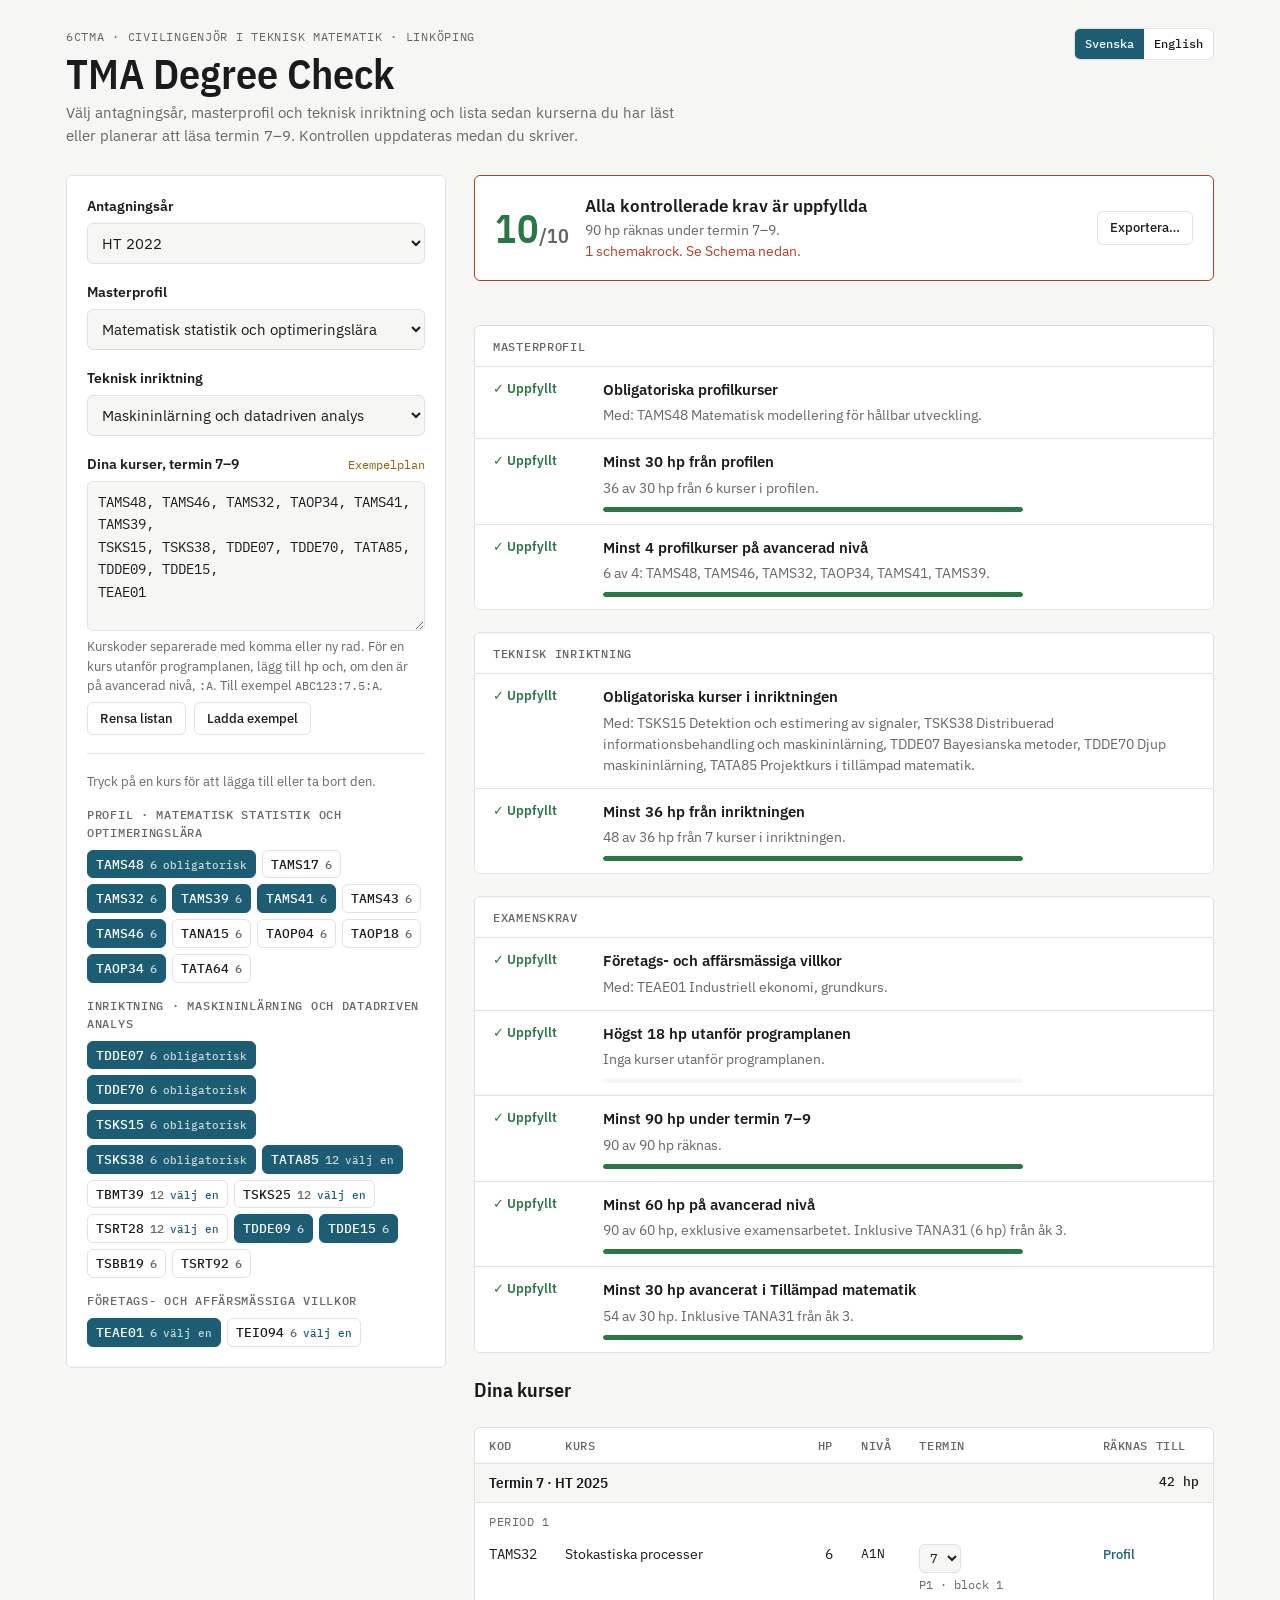
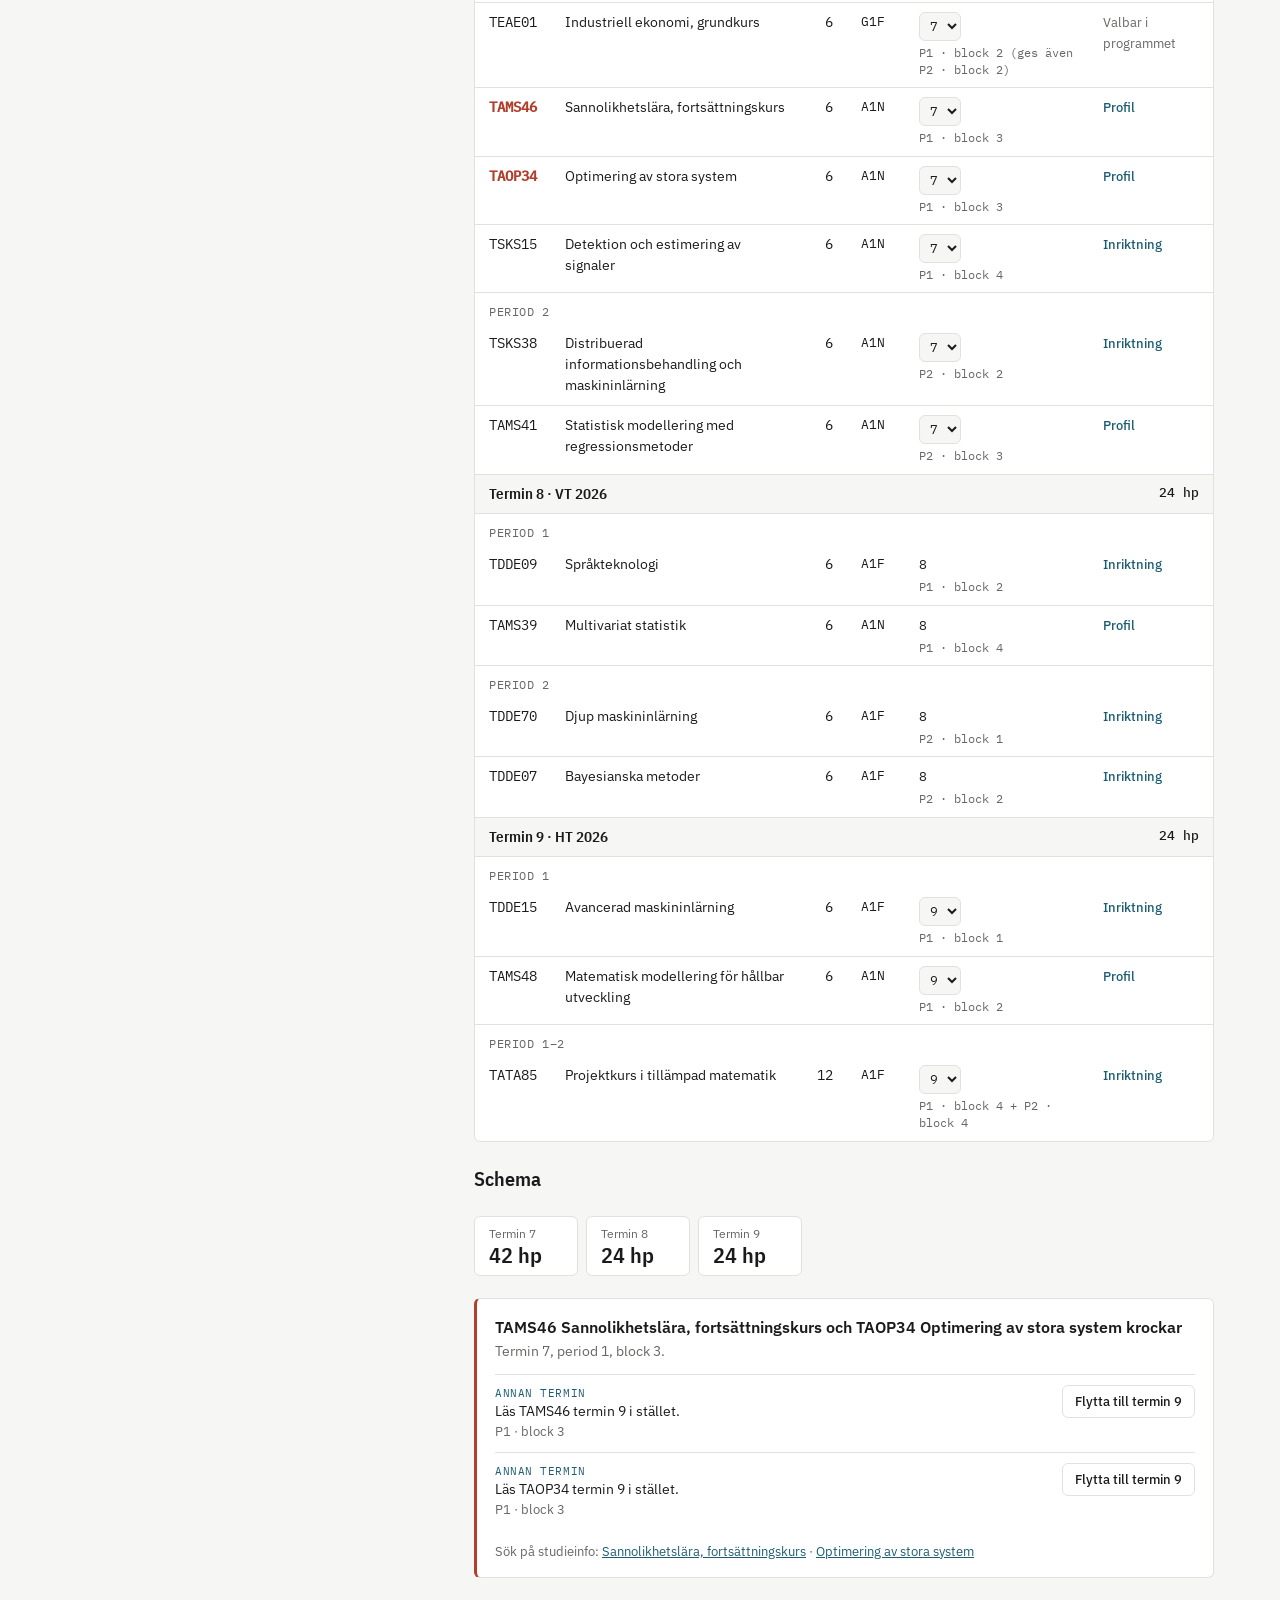
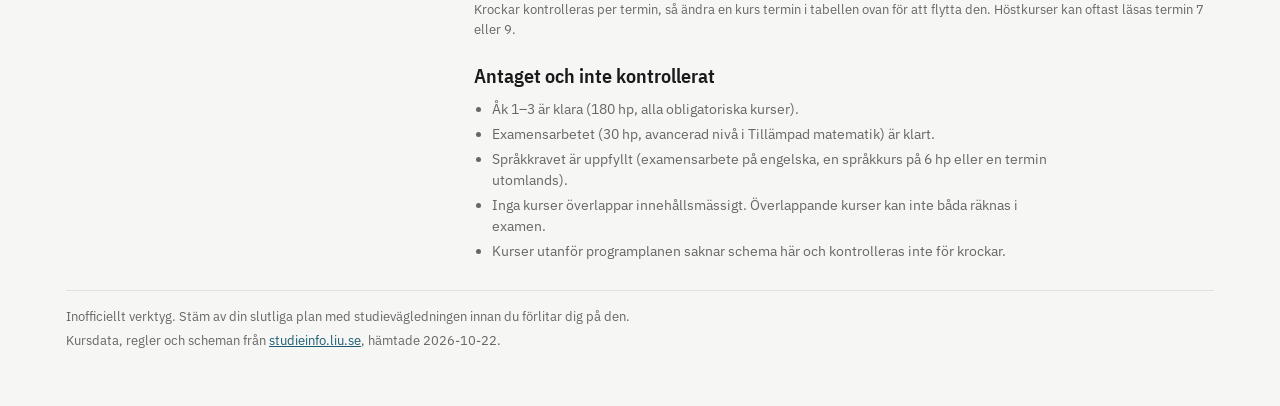
==== commit e0a6354a: "Serve fonts from the site and shrink the icon - Self-host the IBM Plex fonts (latin subsets, SIL OFL" ====
--- a/index.html
+++ b/index.html
@@ -1,15 +1,21 @@
 <!doctype html>
-<html lang="en">
+<html lang="sv">
 <head>
 <meta charset="utf-8">
 <meta name="viewport" content="width=device-width, initial-scale=1, viewport-fit=cover">
-<meta name="description" content="Check a Teknisk matematik (6CTMA, Linköping University) course plan for semesters 7–9 against the master profile, technical specialization and degree requirements.">
+<meta name="description" content="Kontrollera en kursplan för Civilingenjör i teknisk matematik (6CTMA, Linköpings universitet), termin 7–9, mot masterprofil, teknisk inriktning och examenskrav.">
 <title>TMA Degree Check</title>
-<link rel="icon" type="image/png" href="favicon.png">
-<link rel="preconnect" href="https://fonts.googleapis.com">
-<link rel="preconnect" href="https://fonts.gstatic.com" crossorigin>
-<link rel="stylesheet" href="https://fonts.googleapis.com/css2?family=IBM+Plex+Mono:wght@400;500&family=IBM+Plex+Sans+Condensed:wght@600&family=IBM+Plex+Sans:wght@400;500;600&display=swap">
+<link rel="icon" type="image/png" sizes="64x64" href="favicon-64.png">
+<link rel="apple-touch-icon" href="apple-touch-icon.png">
+<!-- Fonts are served from this site (fonts/, SIL OFL) so the page talks to one server; the body font is preloaded. -->
+<link rel="preload" href="fonts/ibm-plex-sans-latin-400-normal.woff2" as="font" type="font/woff2" crossorigin>
 <style>
+@font-face { font-family: "IBM Plex Sans"; font-weight: 400; font-display: swap; src: url("fonts/ibm-plex-sans-latin-400-normal.woff2") format("woff2"); }
+@font-face { font-family: "IBM Plex Sans"; font-weight: 500; font-display: swap; src: url("fonts/ibm-plex-sans-latin-500-normal.woff2") format("woff2"); }
+@font-face { font-family: "IBM Plex Sans"; font-weight: 600; font-display: swap; src: url("fonts/ibm-plex-sans-latin-600-normal.woff2") format("woff2"); }
+@font-face { font-family: "IBM Plex Sans Condensed"; font-weight: 600; font-display: swap; src: url("fonts/ibm-plex-sans-condensed-latin-600-normal.woff2") format("woff2"); }
+@font-face { font-family: "IBM Plex Mono"; font-weight: 400; font-display: swap; src: url("fonts/ibm-plex-mono-latin-400-normal.woff2") format("woff2"); }
+@font-face { font-family: "IBM Plex Mono"; font-weight: 500; font-display: swap; src: url("fonts/ibm-plex-mono-latin-500-normal.woff2") format("woff2"); }
 /* Layout: a two-column audit sheet. Plan inputs on the left, the requirement checklist on the right, course breakdown and timetable below.
    Flat: white surfaces, hairline borders, neutral greys. Color as outlines and text rather than fills: green met, red not met / collision, blue accent. */
 :root {
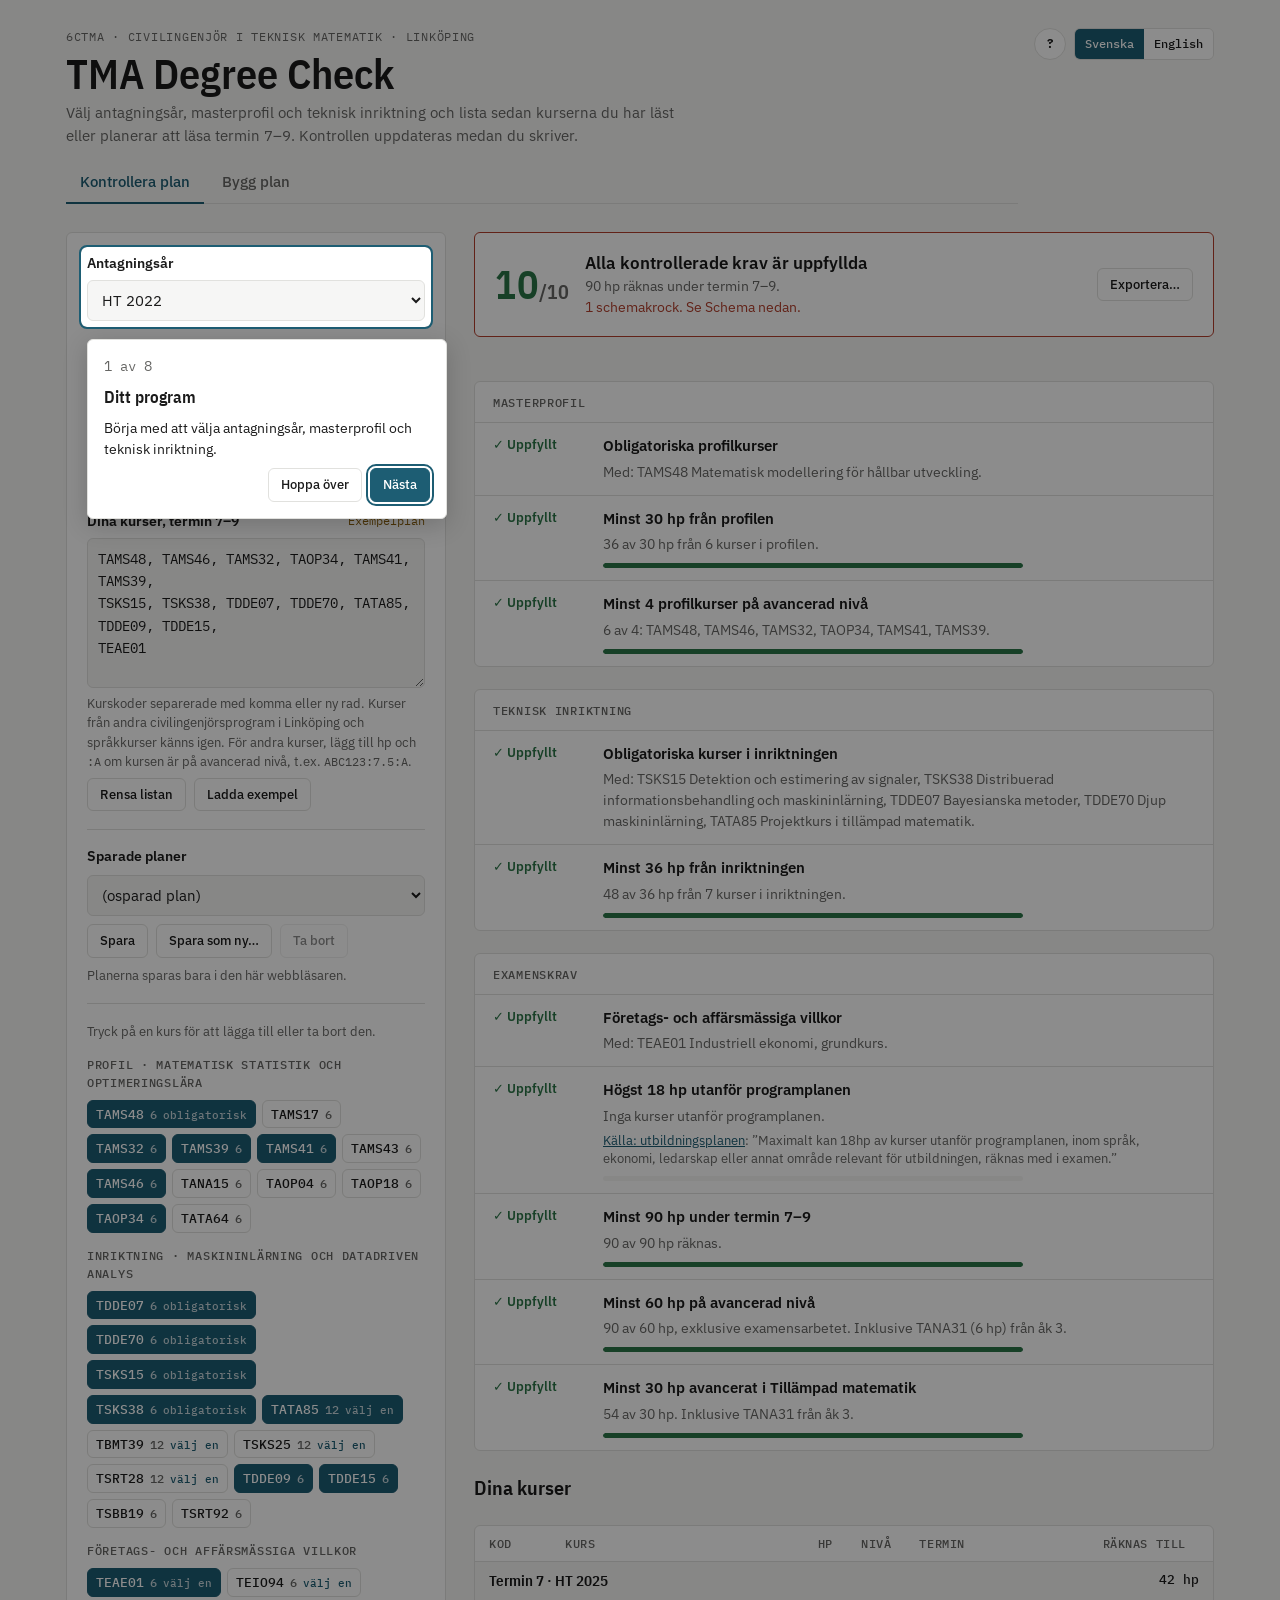
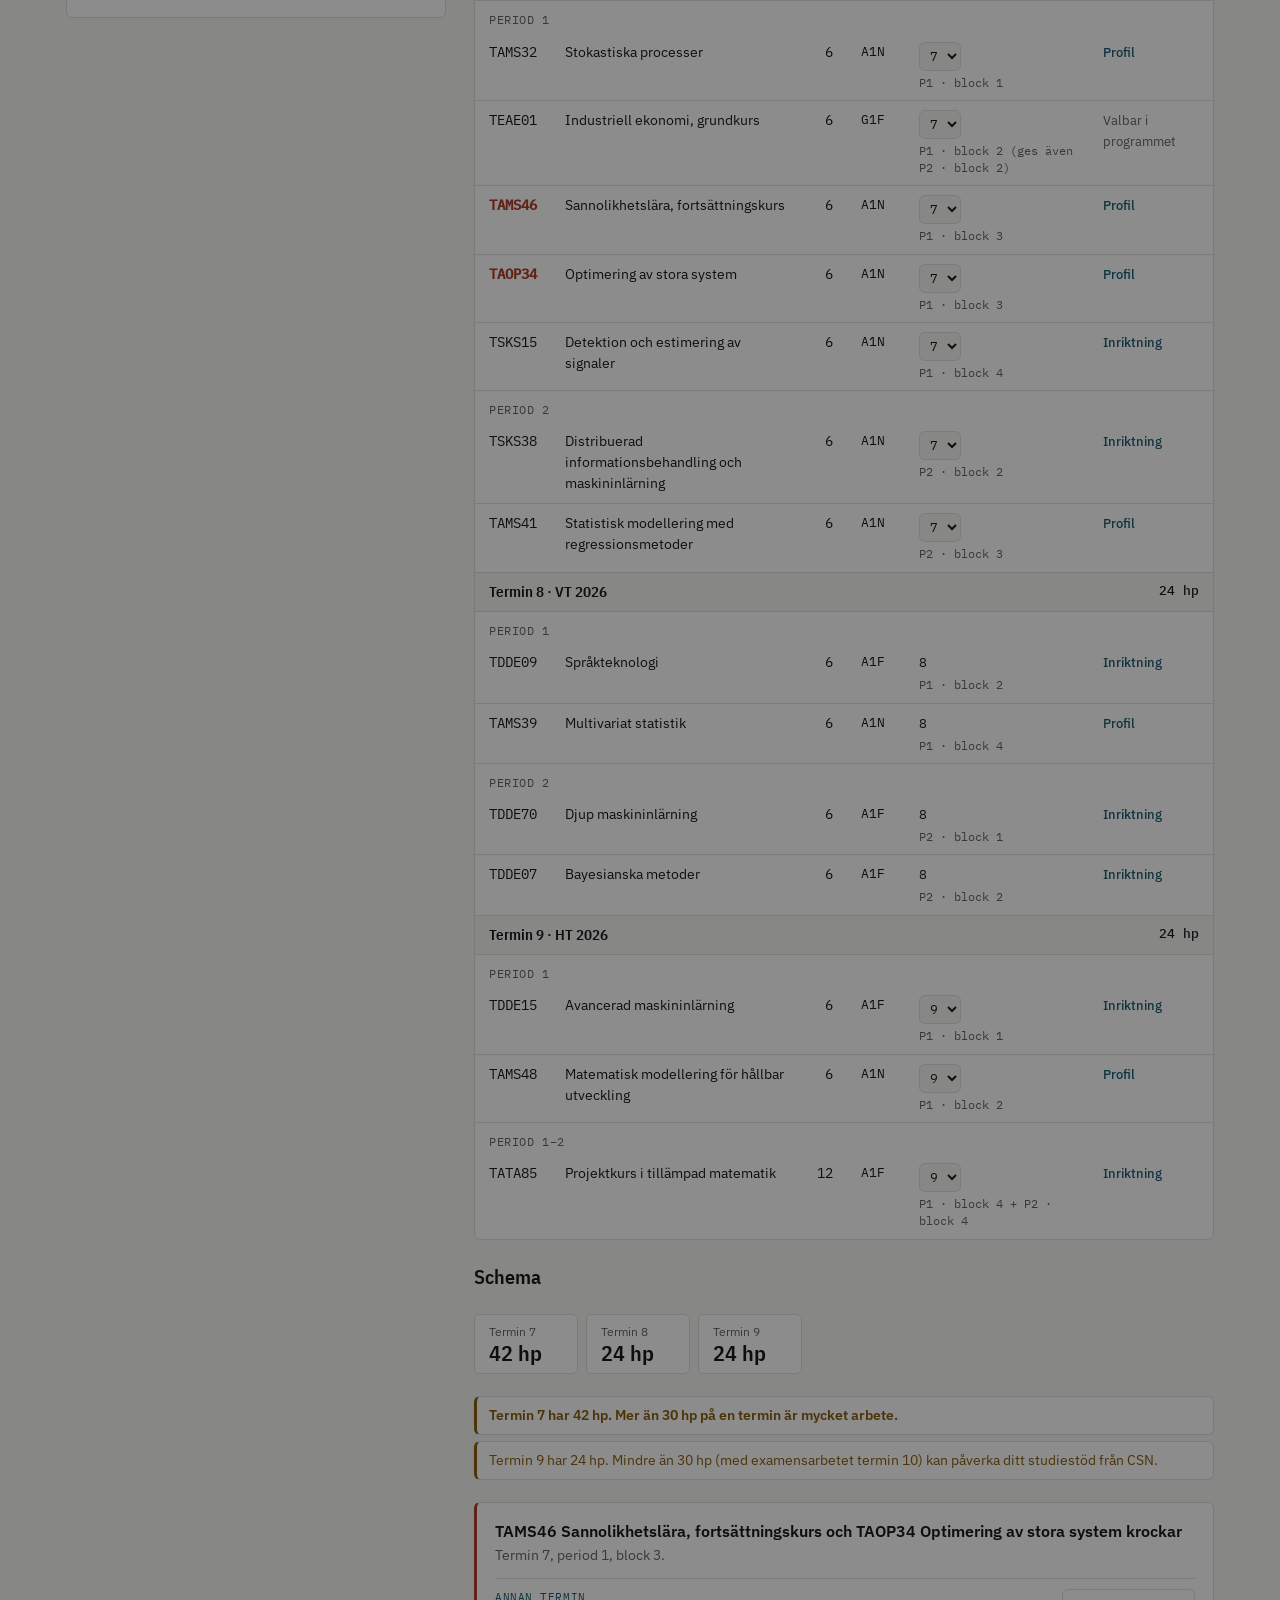
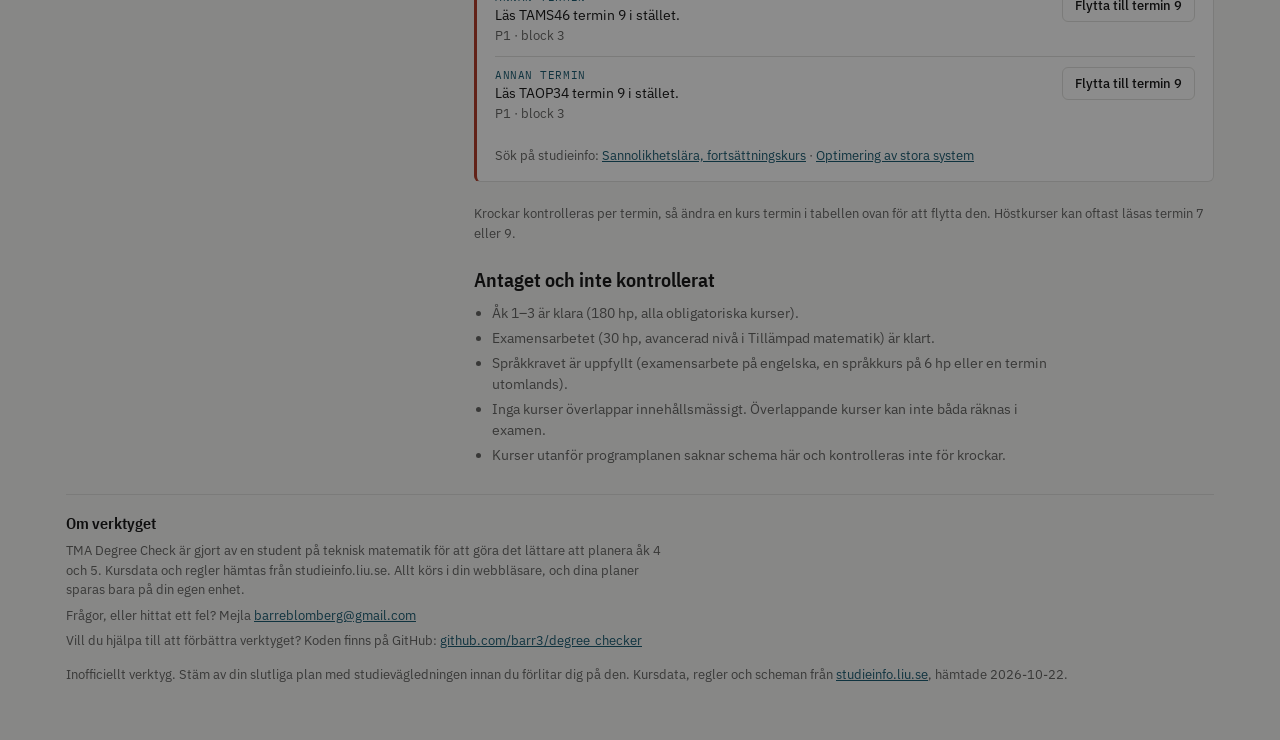
==== commit b38c8677: "Add a plan builder page, other-program courses, saved plans and a guided tour - planera.html: build " ====
--- a/index.html
+++ b/index.html
@@ -61,8 +61,15 @@
   display: grid; gap: 28px;
 }
 header { display: grid; grid-template-columns: minmax(0, 1fr) auto; gap: 6px 16px; align-items: start; }
-header > :not(.lang) { grid-column: 1; }
-.lang { grid-column: 2; grid-row: 1 / span 3; display: flex; border: 1px solid var(--line); border-radius: var(--radius); overflow: hidden; }
+header > :not(.header-tools) { grid-column: 1; }
+.header-tools { grid-column: 2; grid-row: 1 / span 3; display: flex; gap: 8px; align-items: center; }
+.lang { display: flex; border: 1px solid var(--line); border-radius: var(--radius); overflow: hidden; }
+.help { width: 32px; height: 32px; padding: 0; border-radius: 50%; font-weight: 600; }
+.tabs { grid-column: 1 / -1; display: flex; gap: 4px; border-bottom: 1px solid var(--line); margin-top: 10px; }
+.tabs a { padding: 8px 14px; color: var(--muted); text-decoration: none; font-weight: 500; border-bottom: 2px solid transparent; margin-bottom: -1px; }
+.tabs a:hover { color: var(--ink); }
+.tabs a[aria-current="page"] { color: var(--accent); border-bottom-color: var(--accent); }
+@media (max-width: 520px) { header { grid-template-columns: minmax(0, 1fr); } .header-tools { grid-column: 1; grid-row: auto; } }
 .lang button { border: 0; border-radius: 0; padding: 6px 10px; font-family: var(--font-mono); font-size: 12px; }
 .lang button[aria-pressed="true"] { background: var(--accent); color: var(--surface); }
 .eyebrow { font-family: var(--font-mono); font-size: 12px; letter-spacing: .06em; text-transform: uppercase; color: var(--muted); }
@@ -208,6 +215,109 @@
 .assumed ul { margin: 0; padding-left: 18px; color: var(--muted); font-size: 14px; display: grid; gap: 4px; max-width: 75ch; }
 footer { color: var(--muted); font-size: 13px; border-top: 1px solid var(--line); padding-top: 16px; display: grid; gap: 4px; }
 @media (prefers-reduced-motion: no-preference) { .meter i { transition: width .25s ease; } }
+
+input[type="text"], input[type="search"] {
+  font: inherit; color: var(--ink); background: var(--field); border: 1px solid var(--line); border-radius: var(--radius); padding: 8px 10px; min-width: 0;
+}
+input:focus-visible { outline: 2px solid var(--accent); outline-offset: 2px; }
+
+/* Saved plans */
+.saved { display: grid; gap: 8px; border-top: 1px solid var(--line); padding-top: 16px; }
+.save-as { display: grid; gap: 6px; }
+.save-as input { flex: 1 1 160px; }
+
+/* Credit and CSN warnings */
+.load-list { list-style: none; margin: 0; padding: 0; display: grid; gap: 6px; }
+.load-list li { border: 1px solid var(--line); border-left: 3px solid var(--warn); border-radius: var(--radius); background: var(--surface); padding: 8px 12px; font-size: 14px; color: var(--warn); }
+.req-ref { display: block; margin-top: 4px; font-size: 12.5px; }
+
+/* Footer and about */
+footer { display: grid; gap: 14px; }
+.about { display: grid; gap: 6px; max-width: 75ch; }
+.about h2 { font-size: 16px; color: var(--ink); }
+.about p, .fineprint { margin: 0; }
+
+/* Confirm dialog body */
+#confirm-body p { margin: 0; font-size: 14px; }
+
+/* Guided tour */
+.tour { position: fixed; inset: 0; z-index: 50; }
+.tour-spot { position: fixed; border-radius: var(--radius); box-shadow: 0 0 0 9999px rgba(0, 0, 0, .45); outline: 2px solid var(--accent); pointer-events: none; transition: all .2s ease; }
+.tour-card { position: fixed; width: min(360px, calc(100vw - 16px)); background: var(--surface); color: var(--ink); border: 1px solid var(--line); border-radius: var(--radius); padding: 16px; display: grid; gap: 8px; box-shadow: 0 6px 24px rgba(0, 0, 0, .18); }
+.tour-card h2 { font-size: 17px; }
+.tour-card p { margin: 0; font-size: 14px; }
+.tour-count { color: var(--muted); font-family: var(--font-mono); font-size: 11.5px; }
+@media (prefers-reduced-motion: reduce) { .tour-spot { transition: none; } }
+
+/* Toast */
+.toast { position: fixed; left: 50%; transform: translateX(-50%); bottom: calc(16px + env(safe-area-inset-bottom, 0px)); z-index: 40; max-width: min(520px, calc(100vw - 32px));
+  background: var(--surface); color: var(--warn); border: 1px solid var(--line); border-left: 3px solid var(--warn); border-radius: var(--radius); padding: 10px 14px; font-size: 14px; box-shadow: 0 4px 16px rgba(0, 0, 0, .12); }
+
+/* Build a plan */
+.planner { grid-template-columns: minmax(0, 320px) minmax(0, 1fr); }
+.side { position: sticky; top: 16px; max-height: calc(100vh - 32px); overflow: auto; }
+@media (max-width: 860px) { .planner { grid-template-columns: minmax(0, 1fr); } .side { position: static; max-height: none; } }
+.settings { display: grid; gap: 12px; }
+.summary { display: grid; gap: 8px; border-top: 1px solid var(--line); padding-top: 16px; }
+.summary h2 { font-size: 17px; }
+.summary p { margin: 0; }
+.sum-line { font-weight: 600; }
+.sum-line.ok { color: var(--ok); }
+.sum-line.bad { color: var(--bad); }
+.sum-missing, .sum-clashes { margin: 0; padding-left: 18px; font-size: 13.5px; color: var(--muted); display: grid; gap: 2px; }
+.sum-clashes { color: var(--bad); }
+.sem-sum { border-collapse: collapse; font-size: 14px; }
+.sem-sum th { font: inherit; font-weight: 500; color: var(--ink); text-transform: none; letter-spacing: 0; padding: 4px 0; text-align: left; }
+.sem-sum td { padding: 4px 0; text-align: right; font-variant-numeric: tabular-nums; border: 0; }
+.sem-sum th { border: 0; }
+.heavy { color: var(--warn); font-weight: 600; }
+.sum-links { font-size: 13.5px; }
+.toggle { display: inline-flex; gap: 8px; align-items: center; font-weight: 400; font-size: 14px; cursor: pointer; }
+.toggle input { accent-color: var(--accent); margin: 0; }
+
+.builder { display: grid; gap: 22px; min-width: 0; }
+.grid { display: grid; gap: 22px; }
+.sem { background: var(--surface); border: 1px solid var(--line); border-radius: var(--radius); }
+.sem > header { display: flex; justify-content: space-between; align-items: baseline; gap: 12px; padding: 12px 16px; border-bottom: 1px solid var(--line); background: var(--field); }
+.sem > header h2 { font-size: 17px; }
+.sem-hp { font-family: var(--font-mono); font-size: 13px; font-variant-numeric: tabular-nums; }
+.periods { display: grid; grid-template-columns: repeat(2, minmax(0, 1fr)); }
+.period { padding: 12px 14px 16px; display: grid; gap: 12px; align-content: start; min-width: 0; }
+.period + .period { border-left: 1px solid var(--line); }
+@media (max-width: 640px) { .periods { grid-template-columns: minmax(0, 1fr); } .period + .period { border-left: 0; border-top: 1px solid var(--line); } }
+.period h3 { color: var(--ink); }
+.block { display: grid; gap: 6px; }
+.block h4 { margin: 0; font-family: var(--font-mono); font-size: 11px; font-weight: 500; letter-spacing: .05em; text-transform: uppercase; color: var(--muted); }
+
+.course { display: grid; gap: 2px; text-align: left; width: 100%; padding: 8px 10px; background: var(--surface); border: 1px solid var(--line); border-radius: var(--radius); font-weight: 400; }
+.course:hover { border-color: var(--accent); color: var(--ink); }
+.c-head { display: flex; justify-content: space-between; gap: 8px; }
+.c-code { font-family: var(--font-mono); font-size: 12.5px; font-weight: 500; }
+.c-hp { font-family: var(--font-mono); font-size: 12px; color: var(--muted); }
+.c-name { font-size: 13.5px; line-height: 1.35; overflow-wrap: anywhere; }
+.c-meta { font-size: 12px; color: var(--muted); }
+.c-note { font-size: 12px; }
+.course.mandatory:not(.selected) { border-style: dashed; border-color: var(--accent); }
+.course.selected { background: var(--accent); border-color: var(--accent); color: var(--surface); }
+.course.selected .c-hp, .course.selected .c-meta { color: var(--surface); opacity: .8; }
+.course.selected:hover { color: var(--surface); opacity: .92; }
+.course.conflict { opacity: .7; }
+.course.conflict .c-note { color: var(--bad); }
+.course.elsewhere .c-note { color: var(--accent); }
+
+.other { display: grid; gap: 10px; background: var(--surface); border: 1px solid var(--line); border-radius: var(--radius); padding: 16px; }
+.other p { margin: 0; }
+.other-controls { display: flex; flex-wrap: wrap; gap: 10px 16px; align-items: center; }
+.other-controls input[type="search"] { flex: 1 1 240px; }
+.other-results { list-style: none; margin: 0; padding: 0; display: grid; }
+.other-results li { padding: 10px 0; border-top: 1px solid var(--line); }
+.other-results li.hint { border-top: 0; padding: 6px 0 0; }
+.other-item { display: grid; grid-template-columns: minmax(0, 1fr) auto; gap: 6px 12px; align-items: center; font-size: 14px; }
+.other-item .c-meta { display: block; }
+.other-item .row { justify-content: flex-end; }
+@media (max-width: 520px) { .other-item { grid-template-columns: minmax(0, 1fr); } .other-item .row { justify-content: flex-start; } }
+.all-reqs { display: grid; gap: 12px; }
+
 </style>
 </head>
 <body>
@@ -216,14 +326,21 @@
     <div class="eyebrow" data-i18n="eyebrow"></div>
     <h1>TMA Degree Check</h1>
     <p data-i18n="intro"></p>
-    <div class="lang" role="group" aria-label="Language / Språk">
-      <button type="button" id="lang-sv" lang="sv">Svenska</button>
-      <button type="button" id="lang-en" lang="en">English</button>
+    <div class="header-tools">
+      <button type="button" class="help" id="help" data-i18n-title="helpTitle" aria-label="?">?</button>
+      <div class="lang" role="group" aria-label="Språk / Language">
+        <button type="button" id="lang-sv" lang="sv">Svenska</button>
+        <button type="button" id="lang-en" lang="en">English</button>
+      </div>
     </div>
+    <nav class="tabs" aria-label="Sidor / Pages">
+      <a href="index.html" id="nav-check" data-i18n="navCheck"></a>
+      <a href="planera.html" id="nav-plan" data-i18n="navPlan"></a>
+    </nav>
   </header>
 
   <div class="layout">
-    <form class="panel" id="plan" autocomplete="off">
+    <div class="panel" id="plan">
       <div class="field">
         <label for="cohort" data-i18n="cohort"></label>
         <select id="cohort"></select>
@@ -248,8 +365,26 @@
           <button type="button" id="example" data-i18n="loadExample"></button>
         </div>
       </div>
+      <div class="saved" id="saved-plans">
+        <label for="saved-select" data-i18n="savedTitle"></label>
+        <select id="saved-select"></select>
+        <div class="row">
+          <button type="button" id="plan-save" data-i18n="planSave"></button>
+          <button type="button" id="plan-save-as" data-i18n="planSaveAs"></button>
+          <button type="button" id="plan-delete" data-i18n="planDelete"></button>
+        </div>
+        <form class="save-as" id="save-as" hidden>
+          <label for="plan-name" data-i18n="planName"></label>
+          <div class="row">
+            <input id="plan-name" type="text" maxlength="60" data-i18n-placeholder="planNamePlaceholder">
+            <button type="submit" class="primary" data-i18n="planNameOk"></button>
+            <button type="button" id="plan-name-cancel" data-i18n="planNameCancel"></button>
+          </div>
+        </form>
+        <p class="hint" id="saved-status" aria-live="polite"></p>
+      </div>
       <div class="picker" id="picker"></div>
-    </form>
+    </div>
 
     <section class="results" aria-live="polite">
       <div class="verdict" id="verdict"></div>
@@ -257,7 +392,7 @@
       <div id="reqs" class="results"></div>
       <div class="results">
         <h2 data-i18n="yourCourses"></h2>
-        <div class="table-wrap">
+        <div class="table-wrap" id="course-table">
           <table>
             <thead><tr>
               <th data-i18n="thCode"></th><th data-i18n="thCourse"></th><th style="text-align:right">hp</th>
@@ -275,9 +410,15 @@
     </section>
   </div>
 
-  <footer>
-    <span data-i18n="unofficial"></span>
-    <span id="source-line"></span>
+
+  <footer id="about">
+    <div class="about">
+      <h2 data-i18n="aboutTitle"></h2>
+      <p data-i18n="aboutText"></p>
+      <p><span data-i18n="contactText"></span> <span id="contact"></span></p>
+      <p><span data-i18n="githubText"></span> <a href="https://github.com/barr3/degree_checker" target="_blank" rel="noopener">github.com/barr3/degree_checker</a></p>
+    </div>
+    <p class="fineprint"><span data-i18n="unofficial"></span> <span id="source-line"></span></p>
   </footer>
 </div>
 
@@ -298,9 +439,36 @@
   </form>
 </dialog>
 
+<dialog id="confirm-dialog" aria-labelledby="confirm-title">
+  <form method="dialog">
+    <h2 id="confirm-title"></h2>
+    <div id="confirm-body"></div>
+    <div class="row dialog-buttons">
+      <button type="button" id="confirm-cancel"></button>
+      <button type="button" id="confirm-ok" class="primary"></button>
+    </div>
+  </form>
+</dialog>
+
+<div class="tour" id="tour" hidden>
+  <div class="tour-spot" id="tour-spot"></div>
+  <div class="tour-card" id="tour-card" role="dialog" aria-modal="true" aria-labelledby="tour-title">
+    <p class="tour-count" id="tour-count"></p>
+    <h2 id="tour-title"></h2>
+    <p id="tour-text"></p>
+    <div class="row dialog-buttons">
+      <button type="button" id="tour-skip"></button>
+      <button type="button" id="tour-back"></button>
+      <button type="button" id="tour-next" class="primary"></button>
+    </div>
+  </div>
+</div>
+
 <script>
-const DATA = [{"id":"5270","label":"HT 2022","rules":{"profileHp":30,"profileAdvCourses":4,"specHp":36,"outsideMax":18,"businessText":["TEAE01","TEIO94"]},"business":["TEAE01","TEIO94"],"courses":{"TATB01":{"n":"Matematisk grundkurs","ne":"Foundation Course in Mathematics","hp":6.0,"l":"G1N","tm":true},"TANA82":{"n":"Ingenjörsprojekt","ne":"Engineering Project","hp":6.0,"l":"G1N","tm":true},"TATA24":{"n":"Linjär algebra","ne":"Linear Algebra","hp":8.0,"l":"G1N","tm":true},"TATB05":{"n":"Matematisk modellering","ne":"Mathematical Modeling","hp":4.0,"l":"G1N","tm":true},"TATA41":{"n":"Envariabelanalys 1","ne":"Calculus in One Variable 1","hp":6.0,"l":"G1F","tm":true},"TATA42":{"n":"Envariabelanalys 2","ne":"Calculus in One Variable 2","hp":6.0,"l":"G1F","tm":true},"TDDE44":{"n":"Programmering, grundkurs","ne":"Introduction to Computer Programming","hp":8.0,"l":"G1N","tm":false},"TFYB04":{"n":"Mekanik och grundläggande fysikaliska begrepp","ne":"Mechanics and Fundamental Physical Concepts","hp":8.0,"l":"G1F","tm":false},"TBMT32":{"n":"Medicintekniska utblickar","ne":"Perspectives on Biomedical Engineering","hp":2.0,"l":"G1N","tm":false},"TFFM12":{"n":"Fysikaliska utblickar","ne":"Perspectives on Physics","hp":2.0,"l":"G1X","tm":false},"TATA40":{"n":"Matematiska utblickar","ne":"Perspectives on Mathematics","hp":1.0,"l":"G1N","tm":true},"TGTU96":{"n":"Hållbar studiesituation","ne":"Sustainable study situation","hp":2.0,"l":"G1N","tm":false},"TATA43":{"n":"Flervariabelanalys","ne":"Calculus in Several Variables","hp":8.0,"l":"G1F","tm":true},"TANA21":{"n":"Beräkningsmatematik","ne":"Scientific Computing","hp":6.0,"l":"G1F","tm":true},"TATA32":{"n":"Diskret matematik","ne":"Discrete Mathematics","hp":8.0,"l":"G1N","tm":true},"TATA44":{"n":"Vektoranalys","ne":"Vector Analysis","hp":4.0,"l":"G1F","tm":true},"TATA45":{"n":"Komplex analys","ne":"Complex Analysis","hp":6.0,"l":"G2F","tm":true},"TFYB06":{"n":"Elektromagnetism","ne":"Electromagnetism","hp":6.0,"l":"G2X","tm":false},"TAMS14":{"n":"Sannolikhetslära","ne":"Probability, First Course","hp":4.0,"l":"G1F","tm":true},"TAOP07":{"n":"Optimeringslära grundkurs","ne":"Introduction to Optimization","hp":6.0,"l":"G1F","tm":true},"TATA53":{"n":"Linjär algebra, överkurs","ne":"Linear Algebra, Honours Course","hp":6.0,"l":"G2F","tm":true},"TFYB07":{"n":"Elektromagnetiska vågor","ne":"Electromagnetic Waves","hp":2.0,"l":"G2F","tm":false},"TAOP24":{"n":"Optimeringslära fortsättningskurs","ne":"Optimization, Advanced Course","hp":6.0,"l":"G2F","tm":true},"TSKS34":{"n":"Komplexa nätverk","ne":"Complex Networks","hp":6.0,"l":"G2F","tm":false},"TPTE06":{"n":"Praktik","ne":"Industrial Placement","hp":6.0,"l":"G2F","tm":false},"TAMS24":{"n":"Statistisk teori, grk","ne":"Statistics, First Course","hp":4.0,"l":"G2F","tm":true},"TATA77":{"n":"Fourieranalys","ne":"Fourier Analysis","hp":6.0,"l":"G2F","tm":true},"TDDE71":{"n":"Programmering och datastrukturer","ne":"Programming and Data Structures","hp":8.0,"l":"G2F","tm":false},"TDDE69":{"n":"Maskininlärning, grundkurs","ne":"Machine Learning, Basic Course","hp":6.0,"l":"G2F","tm":false},"TSBB36":{"n":"Multidimensionell signal- och bildanalys","ne":"Multidimensional Signal and Image Analysis","hp":6.0,"l":"G2X","tm":false},"TATB06":{"n":"Teknisk matematik kandidatprojekt","ne":"Applied Mathematics - Bachelor Project","hp":16.0,"l":"G2X","tm":true},"TSKS37":{"n":"Tekniska beräkningar i Python","ne":"Engineering Computations in Python","hp":2.0,"l":"G1F","tm":false},"TSRT12":{"n":"Reglerteknik","ne":"Automatic Control","hp":6.0,"l":"G2F","tm":false},"TINT01":{"n":"Introduktionskurs i interkulturell kompetens","ne":"Introduction to Intercultural Competence","hp":2.0,"l":"G1N","tm":false},"TANA31":{"n":"Beräkningsmetoder för ordinära och partiella differentialekvationer","ne":"Computational Methods for Ordinary and Partial Differential Equations","hp":6.0,"l":"A1N","tm":true},"TEAE01":{"n":"Industriell ekonomi, grundkurs","ne":"Industrial Economics, Basic Course","hp":6.0,"l":"G1F","tm":false,"sem":[7,9],"s":{"HT":[[[2,"2"]],[[1,"2"]]]}},"TGTU49":{"n":"Teknikhistoria","ne":"History of Technology","hp":6.0,"l":"G1F","tm":false,"sem":[7],"s":{"HT":[[[2,"1"]]]}},"TAMS32":{"n":"Stokastiska processer","ne":"Stochastic Processes","hp":6.0,"l":"A1N","tm":true,"sem":[7],"s":{"HT":[[[1,"1"]]]}},"TAMS46":{"n":"Sannolikhetslära, fortsättningskurs","ne":"Probability Theory, Second Course","hp":6.0,"l":"A1N","tm":true,"sem":[7],"s":{"HT":[[[1,"3"]]]}},"TATA34":{"n":"Analys, överkurs","ne":"Real Analysis, Honours Course","hp":6.0,"l":"G2F","tm":true,"sem":[7],"s":{"HT":[[[1,"4"],[2,"4"]]]}},"TATA55":{"n":"Abstrakt algebra","ne":"Abstract Algebra","hp":6.0,"l":"G2F","tm":true,"sem":[7],"s":{"HT":[[[1,"3"],[2,"3"]]]}},"TATA74":{"n":"Differentialgeometri","ne":"Differential Geometry","hp":6.0,"l":"G2F","tm":true,"sem":[7],"s":{"HT":[[[1,"3"],[2,"3"]]]}},"TATM85":{"n":"Funktionalanalys","ne":"Functional Analysis","hp":6.0,"l":"A1N","tm":true,"sem":[7],"s":{"HT":[[[1,"2"],[2,"2"]]]}},"TATA71":{"n":"Ordinära differentialekvationer och dynamiska system","ne":"Ordinary Differential Equations and Dynamical Systems","hp":6.0,"l":"G2F","tm":true,"sem":[7],"s":{"HT":[[[2,"2"]]]}},"TAOP34":{"n":"Optimering av stora system","ne":"Large Scale Optimization","hp":6.0,"l":"A1N","tm":true,"sem":[7],"s":{"HT":[[[1,"3"]]]}},"TAMS41":{"n":"Statistisk modellering med regressionsmetoder","ne":"Statistical Modelling with Regression Methods","hp":6.0,"l":"A1N","tm":true,"sem":[7],"s":{"HT":[[[2,"3"]]]}},"TAOP04":{"n":"Matematisk optimering","ne":"Mathematical Optimization","hp":6.0,"l":"A1N","tm":true,"sem":[7],"s":{"HT":[[[2,"4"]]]}},"TSRT92":{"n":"Modellering och inlärning för dynamiska system","ne":"Modelling and Learning for Dynamical Systems","hp":6.0,"l":"A1N","tm":false,"sem":[7,9],"s":{"HT":[[[1,"3"]]]}},"TSFS22":{"n":"Feldetektion och diagnos av tekniska system","ne":"Fault detection and diagnosis of technical systems","hp":6.0,"l":"A1N","tm":false,"sem":[7,8],"s":{"HT":[[[2,"2"]]],"VT":[[[2,"1"]]]}},"TSRT08":{"n":"Optimal styrning","ne":"Optimal Control","hp":6.0,"l":"A1N","tm":false,"sem":[7],"s":{"HT":[[[2,"3"]]]}},"TSRT78":{"n":"Digital signalbehandling","ne":"Digital Signal Processing","hp":6.0,"l":"A1F","tm":false,"sem":[7],"s":{"HT":[[[2,"2"]]]}},"TBME04":{"n":"Anatomi och fysiologi","ne":"Anatomy and Physiology","hp":6.0,"l":"G2F","tm":false,"sem":[7],"s":{"HT":[[[1,"3"]]]}},"TBMT42":{"n":"Systembiologi, digitala tvillingar och AI","ne":"Systems Biology, Digital Twins and AI","hp":6.0,"l":"A1N","tm":false,"sem":[7],"s":{"HT":[[[1,"1"]]]}},"TBMT01":{"n":"Analys av bioelektriska signaler","ne":"Biomedical Signal Processing","hp":6.0,"l":"A1F","tm":false,"sem":[7],"s":{"HT":[[[2,"1"]]]}},"TMQU03":{"n":"Offensiv kvalitetsutveckling, gk","ne":"Quality Management and Engineering","hp":6.0,"l":"G2F","tm":false,"sem":[7],"s":{"HT":[[[1,"2"]]]}},"TMQU12":{"n":"Lean Production","ne":"Lean Production","hp":6.0,"l":"A1N","tm":false,"sem":[7],"s":{"HT":[[[2,"2"]]]}},"TPPE17":{"n":"Corporate Finance","ne":"Corporate Finance","hp":6.0,"l":"G2F","tm":false,"sem":[7],"s":{"HT":[[[1,"4"]]]}},"TPPE29":{"n":"Finansiella marknader och instrument","ne":"Financial Markets and Instruments","hp":6.0,"l":"A1N","tm":false,"sem":[7],"s":{"HT":[[[2,"2"]]]}},"TFYA18":{"n":"Fysikens matematiska metoder","ne":"Mathematical Methods of Physics","hp":6.0,"l":"A1N","tm":true,"sem":[7],"s":{"HT":[[[1,"3"]]]}},"TFYA40":{"n":"Analytisk mekanik","ne":"Analytical Mechanics","hp":6.0,"l":"A1N","tm":true,"sem":[7],"s":{"HT":[[[1,"1"],[2,"3"]]]}},"TFFY54":{"n":"Kvantmekanik","ne":"Quantum Mechanics","hp":6.0,"l":"A1N","tm":false,"sem":[7],"s":{"HT":[[[1,"2"]]]}},"TFYA12":{"n":"Termodynamik och statistisk mekanik","ne":"Thermodynamics and Statistical Mechanics","hp":6.0,"l":"G2F","tm":false,"sem":[7],"s":{"HT":[[[2,"4"]]]}},"TSKS15":{"n":"Detektion och estimering av signaler","ne":"Detection and Estimation of Signals","hp":6.0,"l":"A1N","tm":false,"sem":[7],"s":{"HT":[[[1,"4"]]]}},"TSBB19":{"n":"Maskininlärning för datorseende","ne":"Machine Learning for Computer Vision","hp":6.0,"l":"A1N","tm":false,"sem":[7],"s":{"HT":[[[1,"2"]]]}},"TSKS38":{"n":"Distribuerad informationsbehandling och maskininlärning","ne":"Distributed Information Processing and Machine Learning","hp":6.0,"l":"A1N","tm":false,"sem":[7],"s":{"HT":[[[2,"2"]]]}},"TSBB08":{"n":"Digital bildbehandling grundkurs","ne":"Digital Image Processing","hp":6.0,"l":"A1N","tm":false,"sem":[7],"s":{"HT":[[[1,"4"]]]}},"TSDT14":{"n":"Signalteori","ne":"Signal Theory","hp":6.0,"l":"A1N","tm":false,"sem":[7],"s":{"HT":[[[1,"1"]]]}},"TSBB21":{"n":"Beräkningsfotografi","ne":"Computational Photography","hp":6.0,"l":"A1F","tm":false,"sem":[7],"s":{"HT":[[[2,"4"]]]}},"TDDD38":{"n":"Avancerad programmering i C++","ne":"Advanced Programming in C++","hp":6.0,"l":"A1N","tm":false,"sem":[7],"s":{"HT":[[[1,"2"],[2,"1"]]]}},"TDDD72":{"n":"Logik","ne":"Logic","hp":6.0,"l":"G1F","tm":false,"sem":[7],"s":{"HT":[[[2,"2"]]]}},"THEN18":{"n":"Engelska","ne":"English","hp":6.0,"l":"G1N","tm":false,"sem":[8],"s":{"VT":[[[1,"4"],[2,"4"]]]}},"TINT02":{"n":"Interkulturell kompetens och interkulturell kommunikation, fortsättningskurs","ne":"Intercultural Competence and Intercultural Communication, Continued Course","hp":6.0,"l":"G2F","tm":false,"sem":[8],"s":{"VT":[[[1,"-"],[2,"-"]]]}},"TEIO94":{"n":"Entreprenörskap och idéutveckling","ne":"Entrepreneurship and Idea Development","hp":6.0,"l":"G2F","tm":false,"sem":[8],"s":{"VT":[[[2,"2"]]]}},"TGTU84":{"n":"Mångfald och genus inom teknikutveckling","ne":"Diversity and Gender in Engineering","hp":6.0,"l":"G1F","tm":false,"sem":[8],"s":{"VT":[[[2,"4"]]]}},"TGTU98":{"n":"Matematik, vetenskap och samhälle","ne":"Mathematics, Science and Society","hp":6.0,"l":"G1F","tm":false,"sem":[8],"s":{"VT":[[[2,"4"]]]}},"TANA15":{"n":"Numerisk linjär algebra","ne":"Numerical Linear Algebra","hp":6.0,"l":"A1N","tm":true,"sem":[8],"s":{"VT":[[[1,"1"]]]}},"TATA27":{"n":"Partiella differentialekvationer","ne":"Partial Differential Equations","hp":6.0,"l":"A1N","tm":true,"coord":["TATA66"],"sem":[8],"s":{"VT":[[[1,"3"],[2,"3"]]]}},"TATA54":{"n":"Talteori","ne":"Number Theory","hp":6.0,"l":"G2F","tm":true,"coord":["TATA64"],"sem":[8],"s":{"VT":[[[1,"2"],[2,"2"]]]}},"TATA64":{"n":"Grafteori","ne":"Graph Theory","hp":6.0,"l":"A1N","tm":true,"coord":["TATA54"],"sem":[8],"s":{"VT":[[[1,"2"],[2,"2"]]]}},"TATA66":{"n":"Fourier- och waveletanalys","ne":"Fourier and Wavelet Analysis","hp":6.0,"l":"A1N","tm":true,"coord":["TATA27"],"sem":[8],"s":{"VT":[[[1,"3"],[2,"3"]]]}},"TAMS39":{"n":"Multivariat statistik","ne":"Multivariate Statistical Methods","hp":6.0,"l":"A1N","tm":true,"sem":[8],"s":{"VT":[[[1,"4"]]]}},"TSRT09":{"n":"Reglerteori","ne":"Control Theory","hp":6.0,"l":"A1N","tm":false,"sem":[8],"s":{"VT":[[[1,"3"]]]}},"TSRT07":{"n":"Industriell reglerteknik","ne":"Industrial Control Systems","hp":6.0,"l":"A1N","tm":false,"sem":[8],"s":{"VT":[[[1,"2"]]]}},"TSRT14":{"n":"Sensorfusion","ne":"Sensor Fusion","hp":6.0,"l":"A1N","tm":false,"sem":[8],"s":{"VT":[[[2,"3"]]]}},"TBMT09":{"n":"Fysiologiska tryck och flöden","ne":"Physiological Pressures and Flows","hp":6.0,"l":"A1N","tm":false,"sem":[8],"s":{"VT":[[[1,"1"]]]}},"TBME08":{"n":"Biomedicinsk modellering och simulering","ne":"Biomedical Modeling and Simulation","hp":6.0,"l":"A1N","tm":false,"sem":[8],"s":{"VT":[[[2,"3"]]]}},"TMQU31":{"n":"Statistisk kvalitetsstyrning","ne":"Statistical Quality Control","hp":6.0,"l":"A1N","tm":false,"sem":[8],"s":{"VT":[[[1,"2"]]]}},"TEIO13":{"n":"Ledarskap och industriellt förändringsarbete","ne":"Leadership and Organizational Change","hp":6.0,"l":"A1N","tm":false,"sem":[8],"s":{"VT":[[[1,"4"]]]}},"TMQU04":{"n":"Six Sigma Quality","ne":"Six Sigma Quality","hp":6.0,"l":"A1F","tm":false,"sem":[8],"s":{"VT":[[[2,"2"]]]}},"TMQU13":{"n":"Kundfokuserad produkt- och tjänsteutveckling","ne":"Customer Focused Product and Service Development","hp":6.0,"l":"A1N","tm":false,"sem":[8],"s":{"VT":[[[2,"4"]]]}},"TAMS29":{"n":"Stokastiska processer för finansmarknadsmodeller","ne":"Stochastic Processes Applied to Financial Models","hp":6.0,"l":"A1F","tm":true,"sem":[8],"s":{"VT":[[[1,"3"]]]}},"TPPE32":{"n":"Finansiell riskhantering","ne":"Financial Risk Management","hp":6.0,"l":"A1F","tm":false,"sem":[8],"s":{"VT":[[[1,"2"]]]}},"TPPE33":{"n":"Portföljförvaltning","ne":"Portfolio Management","hp":6.0,"l":"A1N","tm":false,"sem":[8],"s":{"VT":[[[2,"2"]]]}},"TATA75":{"n":"Relativitetsteori","ne":"Theory of Relativity","hp":6.0,"l":"A1F","tm":true,"sem":[8],"s":{"VT":[[[1,"1"],[2,"4"]]]}},"TFYA17":{"n":"Projektlaborationer i fysik","ne":"Advanced Project Work in Applied Physics","hp":6.0,"l":"A1F","tm":false,"sem":[8],"s":{"VT":[[[1,"-"],[2,"-"]]]}},"TFYA36":{"n":"Kaos och icke-linjära fenomen","ne":"Chaos and Non-Linear Phenomena","hp":6.0,"l":"A1N","tm":true,"sem":[8],"s":{"VT":[[[2,"1"]]]}},"TDDE09":{"n":"Språkteknologi","ne":"Natural Language Processing","hp":6.0,"l":"A1F","tm":false,"sem":[8],"s":{"VT":[[[1,"2"]]]}},"TDDE07":{"n":"Bayesianska metoder","ne":"Bayesian Learning","hp":6.0,"l":"A1F","tm":false,"sem":[8],"s":{"VT":[[[2,"2"]]]}},"TDDE70":{"n":"Djup maskininlärning","ne":"Deep Learning","hp":6.0,"l":"A1F","tm":false,"sem":[8],"s":{"VT":[[[2,"1"]]]}},"TSBB34":{"n":"Datorseende för videoanalys","ne":"Computer Vision for Video Analysis","hp":6.0,"l":"A1N","tm":false,"sem":[8],"s":{"VT":[[[1,"1"]]]}},"TSBB33":{"n":"3D-datorseende","ne":"3D Computer Vision","hp":6.0,"l":"A1N","tm":false,"sem":[8],"s":{"VT":[[[2,"3"]]]}},"TDDD20":{"n":"Konstruktion och analys av algoritmer","ne":"Design and Analysis of Algorithms","hp":6.0,"l":"A1N","tm":false,"sem":[8],"s":{"VT":[[[1,"3"]]]}},"TDDD95":{"n":"Algoritmisk problemlösning","ne":"Algorithmic Problem Solving","hp":6.0,"l":"A1F","tm":false,"sem":[8],"s":{"VT":[[[1,"1"],[2,"4"]]]}},"TAMS48":{"n":"Matematisk modellering för hållbar utveckling","ne":"Mathematical Modelling for Sustainable Development","hp":6.0,"l":"A1N","tm":true,"sem":[9],"s":{"HT":[[[1,"2"]]]}},"TATA78":{"n":"Komplex analys fk","ne":"Complex Analysis, Second Course","hp":6.0,"l":"A1N","tm":true,"coord":["TATB10"],"sem":[9],"s":{"HT":[[[1,"3"],[2,"3"]]]}},"TATB10":{"n":"Matrisanalys","ne":"Matrix Analysis","hp":6.0,"l":"A1N","tm":true,"coord":["TATA78"],"sem":[9],"s":{"HT":[[[1,"1"],[2,"3"]]]}},"TATM38":{"n":"Matematiska modeller i biologi","ne":"Mathematical Models in Biology","hp":6.0,"l":"A1N","tm":true,"sem":[9],"s":{"HT":[[[1,"3"]]]}},"TAMS43":{"n":"Sannolikhetsteori och bayesianska nätverk","ne":"Probability Theory and Bayesian Networks","hp":6.0,"l":"A1N","tm":true,"sem":[9],"s":{"HT":[[[1,"1"]]]}},"TAMS17":{"n":"Statistisk teori, fortsättningskurs","ne":"Statistical Theory, Advanced Course","hp":6.0,"l":"A1N","tm":true,"sem":[9],"s":{"HT":[[[2,"1"]]]}},"TAOP18":{"n":"Optimering av försörjningskedjor","ne":"Supply Chain Optimization","hp":6.0,"l":"A1F","tm":true,"sem":[9],"s":{"HT":[[[2,"1"]]]}},"TSFS12":{"n":"Autonoma farkoster - planering, reglering och lärande system","ne":"Autonomous Vehicles - Planning, Control, and Learning Systems","hp":6.0,"l":"A1N","tm":false,"sem":[9],"s":{"HT":[[[1,"1"]]]}},"TATA85":{"n":"Projektkurs i tillämpad matematik","ne":"Project Course in Applied Mathematics","hp":12.0,"l":"A1F","tm":true,"sem":[9],"s":{"HT":[[[1,"4"],[2,"4"]]]}},"TSRT28":{"n":"Projektkurs i reglerteknik","ne":"Project Course in Automatic Control","hp":12.0,"l":"A1F","tm":false,"sem":[9],"s":{"HT":[[[1,"4"],[2,"4"]]]}},"TBMT39":{"n":"Projektkurs i medicinsk teknik","ne":"Project Course in Biomedical Engineering","hp":12.0,"l":"A1F","tm":false,"sem":[9],"s":{"HT":[[[1,"4"],[2,"4"]]]}},"TBMT57":{"n":"Biomedicinsk optik","ne":"Biomedical Optics","hp":6.0,"l":"A1F","tm":false,"sem":[9],"s":{"HT":[[[1,"1"]]]}},"TMQU47":{"n":"Kvalitetsutveckling och robust konstruktion","ne":"Quality Engineering and Design","hp":6.0,"l":"A1N","tm":false,"sem":[9],"s":{"HT":[[[1,"4"]]]}},"TPPE53":{"n":"Finansiell värderingsmetodik","ne":"Financial Valuation Methodology","hp":6.0,"l":"A1F","tm":false,"sem":[9],"s":{"HT":[[[1,"3"]]]}},"TPPE66":{"n":"Företagsvärdering","ne":"Investment Valuation","hp":6.0,"l":"A1F","tm":false,"sem":[9],"s":{"HT":[[[1,"4"],[2,"4"]]]}},"TPPE61":{"n":"Finansiell optimering","ne":"Financial Optimization","hp":6.0,"l":"A1F","tm":true,"sem":[9],"s":{"HT":[[[2,"2"]]]}},"TFYB13":{"n":"Projektkurs i teknisk fysik","ne":"Project Course in Applied Physics","hp":12.0,"l":"A1F","tm":false,"sem":[9],"s":{"HT":[[[1,"4"],[2,"4"]]]}},"TSKS25":{"n":"Projektkurs i signalbehandling, kommunikation och nätverk","ne":"Project Course in Signal Processing, Communications and Networking","hp":12.0,"l":"A1F","tm":false,"sem":[9],"s":{"HT":[[[1,"4"],[2,"4"]]]}},"TDDE15":{"n":"Avancerad maskininlärning","ne":"Advanced Machine Learning","hp":6.0,"l":"A1F","tm":false,"sem":[9],"s":{"HT":[[[1,"1"]]]}},"TSBB22":{"n":"Projektkurs i bilder och grafik","ne":"Project Course in Images and Graphics","hp":12.0,"l":"A1F","tm":false,"sem":[9],"s":{"HT":[[[1,"4"],[2,"4"]]]}},"TDDD56":{"n":"Multicore- och GPU-Programmering","ne":"Multicore and GPU Programming","hp":6.0,"l":"A1N","tm":false,"sem":[9],"s":{"HT":[[[2,"2"]]]}},"TDDD08":{"n":"Logikprogrammering","ne":"Logic Programming","hp":6.0,"l":"A1N","tm":false,"sem":[9],"s":{"HT":[[[1,"4"]]]}},"TQXX33":{"n":"Examensarbete","ne":"Degree project - Master’s Thesis","hp":30.0,"l":"A2E","tm":false}},"groups":{"TIAU":{"name":"Autonoma system","name_en":"Autonomous Systems","kind":"spec","c":{"TSRT92":"v","TSFS22":"v","TSRT08":"v","TSRT78":"v","TSRT09":"o","TSRT07":"v","TSRT14":"v","TSFS12":"o","TATA85":"o/v","TSRT28":"o/v"}},"TMBA":{"name":"Beräkningsmatematik och analys","name_en":"Computational Mathematics and Analysis","kind":"profile","c":{"TAMS32":"v","TAMS46":"v","TATA34":"v","TATA55":"v","TATA74":"v","TATM85":"v","TATA71":"v","TANA15":"v","TATA27":"v","TATA54":"v","TATA64":"v","TATA66":"v","TAMS48":"o","TATA78":"v","TATB10":"v","TATM38":"v"}},"TIBM":{"name":"Biomedicinsk modellering och simulering","name_en":"Biomedical Modeling and Simulation","kind":"spec","c":{"TBME04":"o","TBMT42":"o","TBMT01":"v","TBMT09":"o","TBME08":"o","TBMT39":"o","TBMT57":"v"}},"TIKV":{"name":"Datadriven verksamhetsutveckling","name_en":"Data-driven Quality Improvement","kind":"spec","c":{"TMQU03":"o","TMQU12":"o","TMQU31":"o","TEIO13":"v","TMQU04":"o","TMQU13":"v","TATA85":"o","TMQU47":"v"}},"TIFM":{"name":"Finansiell matematik","name_en":"Financial Mathematics","kind":"spec","c":{"TEAE01":"o","TPPE17":"o","TPPE29":"v","TAMS29":"v","TPPE32":"v","TPPE33":"v","TATA85":"o","TPPE53":"v","TPPE66":"v","TPPE61":"o"}},"TIFY":{"name":"Fysik","name_en":"Physics","kind":"spec","c":{"TFYA18":"o","TFYA40":"o","TFFY54":"v","TFYA12":"v","TATA75":"v","TFYA17":"v","TFYA36":"v","TFYB13":"o"}},"TIMI":{"name":"Maskininlärning och datadriven analys","name_en":"Machine Learning and Data Science","kind":"spec","c":{"TSKS15":"o","TSBB19":"v","TSRT92":"v","TSKS38":"o","TDDE09":"v","TDDE07":"o","TDDE70":"o","TATA85":"o/v","TBMT39":"o/v","TSKS25":"o/v","TSRT28":"o/v","TDDE15":"v"}},"TMSO":{"name":"Matematisk statistik och optimeringslära","name_en":"Mathematical Statistics and Optimization","kind":"profile","c":{"TAMS32":"v","TAMS46":"v","TAOP34":"v","TAMS41":"v","TAOP04":"v","TAMS39":"v","TANA15":"v","TATA64":"v","TAMS48":"o","TAMS43":"v","TAMS17":"v","TAOP18":"v"}},"TIMD":{"name":"Matematiskt datorseende","name_en":"Mathematical Computer Vision","kind":"spec","c":{"TSBB08":"o","TSDT14":"o","TSBB21":"o","TSRT78":"v","TSBB34":"v","TSBB33":"o","TDDE70":"v","TSBB22":"o","TDDD56":"v"}},"TITD":{"name":"Teoretisk datalogi","name_en":"Theoretical Computer Science","kind":"spec","c":{"TDDD38":"v","TDDD72":"o","TDDD20":"o","TDDD95":"v","TATA85":"o","TDDD08":"v"}}},"general":{"TEAE01":"o/v","TGTU49":"v","THEN18":"v","TINT02":"v","TEIO94":"o/v","TGTU84":"v","TGTU98":"v","TSFS22":"v","TQXX33":"o"},"early":{"TATB01":"o","TANA82":"o","TATA24":"o","TATB05":"o","TATA41":"o","TATA42":"o","TDDE44":"o","TFYB04":"o","TBMT32":"v","TFFM12":"v","TATA40":"f","TGTU96":"f","TATA43":"o","TANA21":"o","TATA32":"o","TATA44":"o","TATA45":"o","TFYB06":"o","TAMS14":"o","TAOP07":"o","TATA53":"o","TFYB07":"o","TAOP24":"o","TSKS34":"o","TPTE06":"v","TAMS24":"o","TATA77":"o","TDDE71":"o","TDDE69":"o","TSBB36":"o","TATB06":"o","TSKS37":"o","TSRT12":"o","TINT01":"v","TANA31":"o"}},{"id":"5480","label":"HT 2023","rules":{"profileHp":30,"profileAdvCourses":4,"specHp":36,"outsideMax":18,"businessText":["TEAE01","TEIO94"]},"business":["TEAE01","TEAE05","TEIO94"],"courses":{"TATB01":{"n":"Matematisk grundkurs","ne":"Foundation Course in Mathematics","hp":6.0,"l":"G1N","tm":true},"TANA82":{"n":"Ingenjörsprojekt","ne":"Engineering Project","hp":6.0,"l":"G1N","tm":true},"TATA24":{"n":"Linjär algebra","ne":"Linear Algebra","hp":8.0,"l":"G1N","tm":true},"TATB05":{"n":"Matematisk modellering","ne":"Mathematical Modeling","hp":4.0,"l":"G1N","tm":true},"TATA40":{"n":"Matematiska utblickar","ne":"Perspectives on Mathematics","hp":1.0,"l":"G1N","tm":true},"TATA41":{"n":"Envariabelanalys 1","ne":"Calculus in One Variable 1","hp":6.0,"l":"G1F","tm":true},"TATA42":{"n":"Envariabelanalys 2","ne":"Calculus in One Variable 2","hp":6.0,"l":"G1F","tm":true},"TDDE44":{"n":"Programmering, grundkurs","ne":"Introduction to Computer Programming","hp":8.0,"l":"G1N","tm":false},"TFYB04":{"n":"Mekanik och grundläggande fysikaliska begrepp","ne":"Mechanics and Fundamental Physical Concepts","hp":8.0,"l":"G1F","tm":false},"TBMT32":{"n":"Medicintekniska utblickar","ne":"Perspectives on Biomedical Engineering","hp":2.0,"l":"G1N","tm":false},"TFFM12":{"n":"Fysikaliska utblickar","ne":"Perspectives on Physics","hp":2.0,"l":"G1N","tm":false},"TGTU96":{"n":"Hållbar studiesituation","ne":"Sustainable study situation","hp":2.0,"l":"G1N","tm":false},"TATA43":{"n":"Flervariabelanalys","ne":"Calculus in Several Variables","hp":8.0,"l":"G1F","tm":true},"TANA21":{"n":"Beräkningsmatematik","ne":"Scientific Computing","hp":6.0,"l":"G1F","tm":true},"TATA32":{"n":"Diskret matematik","ne":"Discrete Mathematics","hp":8.0,"l":"G1N","tm":true},"TATA44":{"n":"Vektoranalys","ne":"Vector Analysis","hp":4.0,"l":"G1F","tm":true},"TATA45":{"n":"Komplex analys","ne":"Complex Analysis","hp":6.0,"l":"G2F","tm":true},"TFYB06":{"n":"Elektromagnetism","ne":"Electromagnetism","hp":6.0,"l":"G2F","tm":false},"TAMS14":{"n":"Sannolikhetslära","ne":"Probability, First Course","hp":4.0,"l":"G1F","tm":true},"TAOP07":{"n":"Optimeringslära grundkurs","ne":"Introduction to Optimization","hp":6.0,"l":"G1F","tm":true},"TATA53":{"n":"Linjär algebra, överkurs","ne":"Linear Algebra, Honours Course","hp":6.0,"l":"G2F","tm":true},"TFYB07":{"n":"Elektromagnetiska vågor","ne":"Electromagnetic Waves","hp":2.0,"l":"G2F","tm":false},"TAOP24":{"n":"Optimeringslära fortsättningskurs","ne":"Optimization, Advanced Course","hp":6.0,"l":"G2F","tm":true},"TSKS34":{"n":"Komplexa nätverk","ne":"Complex Networks","hp":6.0,"l":"G2F","tm":false},"TPTE06":{"n":"Praktik","ne":"Industrial Placement","hp":6.0,"l":"G2F","tm":false},"TAMS24":{"n":"Statistisk teori, grk","ne":"Statistics, First Course","hp":4.0,"l":"G2F","tm":true},"TATA77":{"n":"Fourieranalys","ne":"Fourier Analysis","hp":6.0,"l":"G2F","tm":true},"TDDE71":{"n":"Programmering och datastrukturer","ne":"Programming and Data Structures","hp":8.0,"l":"G2F","tm":false},"TDDE69":{"n":"Maskininlärning, grundkurs","ne":"Machine Learning, Basic Course","hp":6.0,"l":"G2F","tm":false},"TSBB36":{"n":"Multidimensionell signal- och bildanalys","ne":"Multidimensional Signal and Image Analysis","hp":6.0,"l":"G2F","tm":false},"TATB12":{"n":"Teknisk matematik kandidatprojekt","ne":"Applied Mathematics - Bachelor Project","hp":16.0,"l":"G2X","tm":true},"TSKS37":{"n":"Tekniska beräkningar i Python","ne":"Engineering Computations in Python","hp":2.0,"l":"G1F","tm":false},"TSRT12":{"n":"Reglerteknik","ne":"Automatic Control","hp":6.0,"l":"G2F","tm":false},"TINT01":{"n":"Introduktionskurs i interkulturell kompetens","ne":"Introduction to Intercultural Competence","hp":2.0,"l":"G1N","tm":false,"sem":[7],"s":{"HT":[[[1,"-"]]]}},"TANA31":{"n":"Beräkningsmetoder för ordinära och partiella differentialekvationer","ne":"Computational Methods for Ordinary and Partial Differential Equations","hp":6.0,"l":"A1N","tm":true},"TEAE01":{"n":"Industriell ekonomi, grundkurs","ne":"Industrial Economics, Basic Course","hp":6.0,"l":"G1F","tm":false,"sem":[7,9],"s":{"HT":[[[1,"2"]],[[2,"2"]]]}},"TGTU49":{"n":"Teknikhistoria","ne":"History of Technology","hp":6.0,"l":"G1F","tm":false,"sem":[7],"s":{"HT":[[[2,"1"]]]}},"TAMS32":{"n":"Stokastiska processer","ne":"Stochastic Processes","hp":6.0,"l":"A1N","tm":true,"sem":[7],"s":{"HT":[[[1,"1"]]]}},"TAMS46":{"n":"Sannolikhetslära, fortsättningskurs","ne":"Probability Theory, Second Course","hp":6.0,"l":"A1N","tm":true,"sem":[7],"s":{"HT":[[[1,"3"]]]}},"TATA34":{"n":"Analys, överkurs","ne":"Real Analysis, Honours Course","hp":6.0,"l":"G2F","tm":true,"sem":[7],"s":{"HT":[[[1,"4"],[2,"4"]]]}},"TATA55":{"n":"Abstrakt algebra","ne":"Abstract Algebra","hp":6.0,"l":"G2F","tm":true,"coord":["TATA74"],"sem":[7],"s":{"HT":[[[1,"3"],[2,"3"]]]}},"TATA74":{"n":"Differentialgeometri","ne":"Differential Geometry","hp":6.0,"l":"G2F","tm":true,"coord":["TATA55"],"sem":[7],"s":{"HT":[[[1,"3"],[2,"3"]]]}},"TATM85":{"n":"Funktionalanalys","ne":"Functional Analysis","hp":6.0,"l":"A1N","tm":true,"sem":[7],"s":{"HT":[[[1,"2"],[2,"2"]]]}},"TATA71":{"n":"Ordinära differentialekvationer och dynamiska system","ne":"Ordinary Differential Equations and Dynamical Systems","hp":6.0,"l":"G2F","tm":true,"sem":[7],"s":{"HT":[[[2,"2"]]]}},"TAOP34":{"n":"Optimering av stora system","ne":"Large Scale Optimization","hp":6.0,"l":"A1N","tm":true,"sem":[7],"s":{"HT":[[[1,"3"]]]}},"TAMS41":{"n":"Statistisk modellering med regressionsmetoder","ne":"Statistical Modelling with Regression Methods","hp":6.0,"l":"A1N","tm":true,"sem":[7],"s":{"HT":[[[2,"3"]]]}},"TAOP04":{"n":"Matematisk optimering","ne":"Mathematical Optimization","hp":6.0,"l":"A1N","tm":true,"sem":[7],"s":{"HT":[[[2,"4"]]]}},"TSRT92":{"n":"Modellering och inlärning för dynamiska system","ne":"Modelling and Learning for Dynamical Systems","hp":6.0,"l":"A1N","tm":false,"sem":[7,9],"s":{"HT":[[[1,"3"]]]}},"TSRT08":{"n":"Optimal styrning","ne":"Optimal Control","hp":6.0,"l":"A1N","tm":false,"sem":[7],"s":{"HT":[[[2,"3"]]]}},"TSRT78":{"n":"Digital signalbehandling","ne":"Digital Signal Processing","hp":6.0,"l":"A1F","tm":false,"sem":[7],"s":{"HT":[[[2,"2"]]]}},"TBME04":{"n":"Anatomi och fysiologi","ne":"Anatomy and Physiology","hp":6.0,"l":"G2F","tm":false,"sem":[7],"s":{"HT":[[[1,"3"]]]}},"TBMT42":{"n":"Systembiologi, digitala tvillingar och AI","ne":"Systems Biology, Digital Twins and AI","hp":6.0,"l":"A1N","tm":false,"sem":[7],"s":{"HT":[[[1,"1"]]]}},"TBMT01":{"n":"Analys av bioelektriska signaler","ne":"Biomedical Signal Processing","hp":6.0,"l":"A1F","tm":false,"sem":[7],"s":{"HT":[[[2,"1"]]]}},"TMQU03":{"n":"Offensiv kvalitetsutveckling, gk","ne":"Quality Management and Engineering","hp":6.0,"l":"G2F","tm":false,"sem":[7],"s":{"HT":[[[1,"2"]]]}},"TMQU12":{"n":"Lean Production","ne":"Lean Production","hp":6.0,"l":"A1N","tm":false,"sem":[7],"s":{"HT":[[[2,"2"]]]}},"TPPE17":{"n":"Corporate Finance","ne":"Corporate Finance","hp":6.0,"l":"G2F","tm":false,"sem":[7],"s":{"HT":[[[1,"4"]]]}},"TPPE29":{"n":"Finansiella marknader och instrument","ne":"Financial Markets and Instruments","hp":6.0,"l":"A1N","tm":false,"sem":[7],"s":{"HT":[[[2,"2"]]]}},"TFYA18":{"n":"Fysikens matematiska metoder","ne":"Mathematical Methods of Physics","hp":6.0,"l":"A1N","tm":true,"sem":[7],"s":{"HT":[[[1,"3"]]]}},"TFYA40":{"n":"Analytisk mekanik","ne":"Analytical Mechanics","hp":6.0,"l":"A1N","tm":true,"sem":[7],"s":{"HT":[[[1,"1"],[2,"3"]]]}},"TFFY54":{"n":"Kvantmekanik","ne":"Quantum Mechanics","hp":6.0,"l":"A1N","tm":false,"sem":[7],"s":{"HT":[[[1,"2"]]]}},"TFYB14":{"n":"Termodynamik och statistisk mekanik","ne":"Thermodynamics and Statistical Mechanics","hp":6.0,"l":"G2F","tm":false,"sem":[7],"s":{"HT":[[[2,"4"]]]}},"TSKS15":{"n":"Detektion och estimering av signaler","ne":"Detection and Estimation of Signals","hp":6.0,"l":"A1N","tm":false,"sem":[7],"s":{"HT":[[[1,"4"]]]}},"TSBB19":{"n":"Maskininlärning för datorseende","ne":"Machine Learning for Computer Vision","hp":6.0,"l":"A1N","tm":false,"sem":[7],"s":{"HT":[[[1,"2"]]]}},"TSKS38":{"n":"Distribuerad informationsbehandling och maskininlärning","ne":"Distributed Information Processing and Machine Learning","hp":6.0,"l":"A1N","tm":false,"sem":[7],"s":{"HT":[[[2,"2"]]]}},"TSBB08":{"n":"Digital bildbehandling grundkurs","ne":"Digital Image Processing","hp":6.0,"l":"A1N","tm":false,"sem":[7],"s":{"HT":[[[1,"4"]]]}},"TSDT14":{"n":"Signalteori","ne":"Signal Theory","hp":6.0,"l":"A1N","tm":false,"sem":[7],"s":{"HT":[[[1,"1"]]]}},"TSBB21":{"n":"Beräkningsfotografi","ne":"Computational Photography","hp":6.0,"l":"A1F","tm":false,"sem":[7],"s":{"HT":[[[2,"4"]]]}},"TDDD38":{"n":"Avancerad programmering i C++","ne":"Advanced Programming in C++","hp":6.0,"l":"A1N","tm":false,"sem":[7],"s":{"HT":[[[1,"2"],[2,"1"]]]}},"TDDD72":{"n":"Logik","ne":"Logic","hp":6.0,"l":"G1F","tm":false,"sem":[7],"s":{"HT":[[[2,"2"]]]}},"TGT100":{"n":"Åtgärder för att möta den globala klimatförändringen","ne":"Responding to Global Climate Change","hp":6.0,"l":"G2F","tm":false,"sem":[8],"s":{"VT":[[[1,"4"]]]}},"THEN18":{"n":"Engelska","ne":"English","hp":6.0,"l":"G1N","tm":false,"sem":[8],"s":{"VT":[[[1,"4"],[2,"4"]]]}},"TINT02":{"n":"Interkulturell kompetens och interkulturell kommunikation, fortsättningskurs","ne":"Intercultural Competence and Intercultural Communication, Continued Course","hp":6.0,"l":"G2F","tm":false,"sem":[8],"s":{"VT":[[[1,"-"],[2,"-"]]]}},"TGTU84":{"n":"Mångfald och genus inom teknikutveckling","ne":"Diversity and Gender in Engineering","hp":6.0,"l":"G1F","tm":false,"sem":[8],"s":{"VT":[[[2,"4"]]]}},"TGTU98":{"n":"Matematik, vetenskap och samhälle","ne":"Mathematics, Science and Society","hp":6.0,"l":"G1F","tm":false,"sem":[8],"s":{"VT":[[[2,"4"]]]}},"TANA15":{"n":"Numerisk linjär algebra","ne":"Numerical Linear Algebra","hp":6.0,"l":"A1N","tm":true,"sem":[8],"s":{"VT":[[[1,"1"]]]}},"TATA27":{"n":"Partiella differentialekvationer","ne":"Partial Differential Equations","hp":6.0,"l":"A1N","tm":true,"coord":["TATA66"],"sem":[8],"s":{"VT":[[[1,"3"],[2,"3"]]]}},"TATA54":{"n":"Talteori","ne":"Number Theory","hp":6.0,"l":"G2F","tm":true,"coord":["TATA64"],"sem":[8],"s":{"VT":[[[1,"2"],[2,"2"]]]}},"TATA64":{"n":"Grafteori","ne":"Graph Theory","hp":6.0,"l":"A1N","tm":true,"coord":["TATA54"],"sem":[8],"s":{"VT":[[[1,"2"],[2,"2"]]]}},"TATA66":{"n":"Fourier- och waveletanalys","ne":"Fourier and Wavelet Analysis","hp":6.0,"l":"A1N","tm":true,"coord":["TATA27"],"sem":[8],"s":{"VT":[[[1,"3"],[2,"3"]]]}},"TAMS39":{"n":"Multivariat statistik","ne":"Multivariate Statistical Methods","hp":6.0,"l":"A1N","tm":true,"sem":[8],"s":{"VT":[[[1,"4"]]]}},"TSRT09":{"n":"Reglerteori","ne":"Control Theory","hp":6.0,"l":"A1N","tm":false,"sem":[8],"s":{"VT":[[[1,"3"]]]}},"TSRT07":{"n":"Industriell reglerteknik","ne":"Industrial Control Systems","hp":6.0,"l":"A1N","tm":false,"sem":[8],"s":{"VT":[[[1,"2"]]]}},"TSRT14":{"n":"Sensorfusion","ne":"Sensor Fusion","hp":6.0,"l":"A1N","tm":false,"sem":[8],"s":{"VT":[[[2,"3"]]]}},"TBMT09":{"n":"Fysiologiska tryck och flöden","ne":"Physiological Pressures and Flows","hp":6.0,"l":"A1N","tm":false,"sem":[8],"s":{"VT":[[[1,"1"]]]}},"TBME08":{"n":"Biomedicinsk modellering och simulering","ne":"Biomedical Modeling and Simulation","hp":6.0,"l":"A1N","tm":false,"sem":[8],"s":{"VT":[[[2,"3"]]]}},"TMQU31":{"n":"Statistisk kvalitetsstyrning","ne":"Statistical Quality Control","hp":6.0,"l":"A1N","tm":false,"sem":[8],"s":{"VT":[[[1,"2"]]]}},"TEIO13":{"n":"Ledarskap och industriellt förändringsarbete","ne":"Leadership and Organizational Change","hp":6.0,"l":"A1N","tm":false,"sem":[8],"s":{"VT":[[[1,"4"]]]}},"TMQU04":{"n":"Six Sigma Quality","ne":"Six Sigma Quality","hp":6.0,"l":"A1F","tm":false,"sem":[8],"s":{"VT":[[[2,"2"]]]}},"TMQU13":{"n":"Kundfokuserad produkt- och tjänsteutveckling","ne":"Customer Focused Product and Service Development","hp":6.0,"l":"A1N","tm":false,"sem":[8],"s":{"VT":[[[2,"4"]]]}},"TAMS29":{"n":"Stokastiska processer för finansmarknadsmodeller","ne":"Stochastic Processes Applied to Financial Models","hp":6.0,"l":"A1F","tm":true,"sem":[8],"s":{"VT":[[[1,"3"]]]}},"TPPE32":{"n":"Finansiell riskhantering","ne":"Financial Risk Management","hp":6.0,"l":"A1F","tm":false,"sem":[8],"s":{"VT":[[[1,"2"]]]}},"TPPE33":{"n":"Portföljförvaltning","ne":"Portfolio Management","hp":6.0,"l":"A1N","tm":false,"sem":[8],"s":{"VT":[[[2,"2"]]]}},"TATA75":{"n":"Relativitetsteori","ne":"Theory of Relativity","hp":6.0,"l":"A1F","tm":true,"sem":[8],"s":{"VT":[[[1,"1"],[2,"4"]]]}},"TFYA17":{"n":"Projektlaborationer i fysik","ne":"Advanced Project Work in Applied Physics","hp":6.0,"l":"A1F","tm":false,"sem":[8],"s":{"VT":[[[1,"-"],[2,"-"]]]}},"TDDE70":{"n":"Djup maskininlärning","ne":"Deep Learning","hp":6.0,"l":"A1F","tm":false,"sem":[8],"s":{"VT":[[[1,"1"]]]}},"TDDE07":{"n":"Bayesianska metoder","ne":"Bayesian Learning","hp":6.0,"l":"A1F","tm":false,"sem":[8],"s":{"VT":[[[2,"2"]]]}},"TDDE09":{"n":"Språkteknologi","ne":"Natural Language Processing","hp":6.0,"l":"A1F","tm":false,"sem":[8],"s":{"VT":[[[2,"1"]]]}},"TSBB34":{"n":"Datorseende för videoanalys","ne":"Computer Vision for Video Analysis","hp":6.0,"l":"A1N","tm":false,"sem":[8],"s":{"VT":[[[1,"1"]]]}},"TSBB33":{"n":"3D-datorseende","ne":"3D Computer Vision","hp":6.0,"l":"A1N","tm":false,"sem":[8],"s":{"VT":[[[2,"3"]]]}},"TDDD20":{"n":"Konstruktion och analys av algoritmer","ne":"Design and Analysis of Algorithms","hp":6.0,"l":"A1N","tm":false,"sem":[8],"s":{"VT":[[[1,"3"]]]}},"TDDD95":{"n":"Algoritmisk problemlösning","ne":"Algorithmic Problem Solving","hp":6.0,"l":"A1F","tm":false,"sem":[8],"s":{"VT":[[[1,"1"],[2,"4"]]]}},"TDDE91":{"n":"Säkerhet och integritet för maskininlärning","ne":"Security and Privacy in Machine Learning","hp":6.0,"l":"A1N","tm":false,"sem":[9],"s":{"HT":[[[1,"3"]]]}},"TEAE05":{"n":"Resursteori","ne":"Resource Theory","hp":6.0,"l":"G1N","tm":false,"sem":[9],"s":{"HT":[[[2,"3"]]]}},"TAMS48":{"n":"Matematisk modellering för hållbar utveckling","ne":"Mathematical Modelling for Sustainable Development","hp":6.0,"l":"A1N","tm":true,"sem":[9],"s":{"HT":[[[1,"2"]]]}},"TATA78":{"n":"Komplex analys fk","ne":"Complex Analysis, Second Course","hp":6.0,"l":"A1N","tm":true,"coord":["TATB10"],"sem":[9],"s":{"HT":[[[1,"3"],[2,"3"]]]}},"TATB10":{"n":"Matrisanalys","ne":"Matrix Analysis","hp":6.0,"l":"A1N","tm":true,"coord":["TATA78"],"sem":[9],"s":{"HT":[[[1,"1"],[2,"3"]]]}},"TATM38":{"n":"Matematiska modeller i biologi","ne":"Mathematical Models in Biology","hp":6.0,"l":"A1N","tm":true,"sem":[9],"s":{"HT":[[[1,"3"]]]}},"TAMS43":{"n":"Sannolikhetsteori och bayesianska nätverk","ne":"Probability Theory and Bayesian Networks","hp":6.0,"l":"A1N","tm":true,"sem":[9],"s":{"HT":[[[1,"1"]]]}},"TAMS17":{"n":"Statistisk teori, fortsättningskurs","ne":"Statistical Theory, Advanced Course","hp":6.0,"l":"A1N","tm":true,"sem":[9],"s":{"HT":[[[2,"1"]]]}},"TAOP18":{"n":"Optimering av försörjningskedjor","ne":"Supply Chain Optimization","hp":6.0,"l":"A1F","tm":true,"sem":[9],"s":{"HT":[[[2,"1"]]]}},"TSFS12":{"n":"Autonoma farkoster - planering, reglering och lärande system","ne":"Autonomous Vehicles - Planning, Control, and Learning Systems","hp":6.0,"l":"A1N","tm":false,"sem":[9],"s":{"HT":[[[1,"1"]]]}},"TATA85":{"n":"Projektkurs i tillämpad matematik","ne":"Project Course in Applied Mathematics","hp":12.0,"l":"A1F","tm":true,"sem":[9],"s":{"HT":[[[1,"4"],[2,"4"]]]}},"TSRT28":{"n":"Projektkurs i reglerteknik","ne":"Project Course in Automatic Control","hp":12.0,"l":"A1F","tm":false,"sem":[9],"s":{"HT":[[[1,"4"],[2,"4"]]]}},"TBMT39":{"n":"Projektkurs i medicinsk teknik","ne":"Project Course in Biomedical Engineering","hp":12.0,"l":"A1F","tm":false,"sem":[9],"s":{"HT":[[[1,"4"],[2,"4"]]]}},"TBMT57":{"n":"Biomedicinsk optik","ne":"Biomedical Optics","hp":6.0,"l":"A1F","tm":false,"sem":[9],"s":{"HT":[[[1,"1"]]]}},"TMQU47":{"n":"Kvalitetsutveckling och robust konstruktion","ne":"Quality Engineering and Design","hp":6.0,"l":"A1N","tm":false,"sem":[9],"s":{"HT":[[[1,"4"]]]}},"TPPE61":{"n":"Finansiell optimering","ne":"Financial Optimization","hp":6.0,"l":"A1F","tm":true,"sem":[9],"s":{"HT":[[[1,"2"],[2,"2"]]]}},"TPPE53":{"n":"Finansiell värderingsmetodik","ne":"Financial Valuation Methodology","hp":6.0,"l":"A1F","tm":false,"sem":[9],"s":{"HT":[[[1,"3"]]]}},"TPPE66":{"n":"Företagsvärdering","ne":"Investment Valuation","hp":6.0,"l":"A1F","tm":false,"sem":[9],"s":{"HT":[[[1,"4"],[2,"4"]]]}},"TFYB13":{"n":"Projektkurs i teknisk fysik","ne":"Project Course in Applied Physics","hp":12.0,"l":"A1F","tm":false,"sem":[9],"s":{"HT":[[[1,"4"],[2,"4"]]]}},"TFYA36":{"n":"Kaos och icke-linjära fenomen","ne":"Chaos and Non-Linear Phenomena","hp":6.0,"l":"A1N","tm":true,"sem":[9],"s":{"HT":[[[2,"2"]]]}},"TSKS25":{"n":"Projektkurs i signalbehandling, kommunikation och nätverk","ne":"Project Course in Signal Processing, Communications and Networking","hp":12.0,"l":"A1F","tm":false,"sem":[9],"s":{"HT":[[[1,"4"],[2,"4"]]]}},"TDDE15":{"n":"Avancerad maskininlärning","ne":"Advanced Machine Learning","hp":6.0,"l":"A1F","tm":false,"sem":[9],"s":{"HT":[[[1,"1"]]]}},"TSBB22":{"n":"Projektkurs i bilder och grafik","ne":"Project Course in Images and Graphics","hp":12.0,"l":"A1F","tm":false,"sem":[9],"s":{"HT":[[[1,"4"],[2,"4"]]]}},"TDDD56":{"n":"Multicore- och GPU-Programmering","ne":"Multicore and GPU Programming","hp":6.0,"l":"A1N","tm":false,"sem":[9],"s":{"HT":[[[2,"2"]]]}},"TDDD08":{"n":"Logikprogrammering","ne":"Logic Programming","hp":6.0,"l":"A1N","tm":false,"sem":[9],"s":{"HT":[[[1,"4"]]]}},"TQXX33":{"n":"Examensarbete","ne":"Examensarbete","hp":30.0,"l":"A2E","tm":false}},"groups":{"TIAU":{"name":"Autonoma system","name_en":"Autonomous Systems","kind":"spec","c":{"TSRT92":"v","TSRT08":"v","TSRT78":"v","TSRT09":"o","TSRT07":"v","TSRT14":"v","TSFS12":"o","TATA85":"o/v","TSRT28":"o/v"}},"TMBA":{"name":"Beräkningsmatematik och analys","name_en":"Computational Mathematics and Analysis","kind":"profile","c":{"TAMS32":"v","TAMS46":"v","TATA34":"v","TATA55":"v","TATA74":"v","TATM85":"v","TATA71":"v","TANA15":"v","TATA27":"v","TATA54":"v","TATA64":"v","TATA66":"v","TAMS48":"o","TATA78":"v","TATB10":"v","TATM38":"v"}},"TIBM":{"name":"Biomedicinsk modellering och simulering","name_en":"Biomedical Modeling and Simulation","kind":"spec","c":{"TBME04":"o","TBMT42":"o","TBMT01":"v","TBMT09":"o","TBME08":"o","TBMT39":"o","TBMT57":"v"}},"TIKV":{"name":"Datadriven verksamhetsutveckling","name_en":"Data-driven Quality Improvement","kind":"spec","c":{"TMQU03":"o","TMQU12":"o","TMQU31":"o","TEIO13":"v","TMQU04":"o","TMQU13":"v","TATA85":"o","TMQU47":"v"}},"TIFM":{"name":"Finansiell matematik","name_en":"Financial Mathematics","kind":"spec","c":{"TEAE01":"o","TPPE17":"o","TPPE29":"v","TAMS29":"v","TPPE32":"v","TPPE33":"v","TATA85":"o","TPPE61":"o","TPPE53":"v","TPPE66":"v"}},"TIFY":{"name":"Fysik","name_en":"Physics","kind":"spec","c":{"TFYA18":"o","TFYA40":"o","TFFY54":"v","TFYB14":"v","TATA75":"v","TFYA17":"v","TFYB13":"o","TFYA36":"v"}},"TIMI":{"name":"Maskininlärning och datadriven analys","name_en":"Machine Learning and Data Science","kind":"spec","c":{"TSKS15":"o","TSBB19":"v","TSRT92":"v","TSKS38":"o","TDDE70":"o","TDDE07":"o","TDDE09":"v","TATA85":"o/v","TBMT39":"o/v","TSKS25":"o/v","TSRT28":"o/v","TDDE15":"v"}},"TMSO":{"name":"Matematisk statistik och optimeringslära","name_en":"Computational Mathematics and Analysis","kind":"profile","c":{"TAMS32":"v","TAMS46":"v","TAOP34":"v","TAMS41":"v","TAOP04":"v","TAMS39":"v","TANA15":"v","TATA64":"v","TAMS48":"o","TAMS43":"v","TAMS17":"v","TAOP18":"v"}},"TIMD":{"name":"Matematiskt datorseende","name_en":"Mathematical Computer Vision","kind":"spec","c":{"TSBB08":"o","TSDT14":"o","TSBB21":"o","TSRT78":"v","TDDE70":"v","TSBB34":"v","TSBB33":"o","TSBB22":"o","TDDD56":"v"}},"TITD":{"name":"Teoretisk datalogi","name_en":"Theoretical Computer Science","kind":"spec","c":{"TDDD38":"v","TDDD72":"o","TDDD20":"o","TDDD95":"v","TATA85":"o","TDDD08":"v"}}},"general":{"TEAE01":"o/v","TINT01":"v","TGTU49":"v","TGT100":"v","THEN18":"v","TINT02":"v","TGTU84":"v","TGTU98":"v","TDDE91":"v","TEAE05":"o/v","TQXX33":"o"},"early":{"TATB01":"o","TANA82":"o","TATA24":"o","TATB05":"o","TATA40":"f","TATA41":"o","TATA42":"o","TDDE44":"o","TFYB04":"o","TBMT32":"v","TFFM12":"v","TGTU96":"f","TATA43":"o","TANA21":"o","TATA32":"o","TATA44":"o","TATA45":"o","TFYB06":"o","TAMS14":"o","TAOP07":"o","TATA53":"o","TFYB07":"o","TAOP24":"o","TSKS34":"o","TPTE06":"v","TAMS24":"o","TATA77":"o","TDDE71":"o","TDDE69":"o","TSBB36":"o","TATB12":"o","TSKS37":"o","TSRT12":"o","TINT01":"v","TANA31":"o"}},{"id":"5763","label":"HT 2024","rules":{"profileHp":30,"profileAdvCourses":4,"specHp":36,"outsideMax":18,"businessText":["TEAE01","TEAE05"]},"business":["TEAE01","TEAE05"],"courses":{"TATB01":{"n":"Matematisk grundkurs","ne":"Foundation Course in Mathematics","hp":6.0,"l":"G1N","tm":true},"TANA82":{"n":"Ingenjörsprojekt","ne":"Engineering Project","hp":6.0,"l":"G1N","tm":true},"TATA24":{"n":"Linjär algebra","ne":"Linear Algebra","hp":8.0,"l":"G1N","tm":true},"TATB05":{"n":"Matematisk modellering","ne":"Mathematical Modeling","hp":4.0,"l":"G1N","tm":true},"TATA40":{"n":"Matematiska utblickar","ne":"Perspectives on Mathematics","hp":1.0,"l":"G1N","tm":true},"TATA41":{"n":"Envariabelanalys 1","ne":"Calculus in One Variable 1","hp":6.0,"l":"G1F","tm":true},"TATA42":{"n":"Envariabelanalys 2","ne":"Calculus in One Variable 2","hp":6.0,"l":"G1F","tm":true},"TDDE44":{"n":"Programmering, grundkurs","ne":"Introduction to Computer Programming","hp":8.0,"l":"G1N","tm":false},"TFYB04":{"n":"Mekanik och grundläggande fysikaliska begrepp","ne":"Mechanics and Fundamental Physical Concepts","hp":8.0,"l":"G1F","tm":false},"TBMT32":{"n":"Medicintekniska utblickar","ne":"Perspectives on Biomedical Engineering","hp":2.0,"l":"G1N","tm":false},"TFFM12":{"n":"Fysikaliska utblickar","ne":"Perspectives on Physics","hp":2.0,"l":"G1N","tm":false},"TGTU96":{"n":"Hållbar studiesituation","ne":"Sustainable study situation","hp":2.0,"l":"G1N","tm":false},"TATA43":{"n":"Flervariabelanalys","ne":"Calculus in Several Variables","hp":8.0,"l":"G1F","tm":true},"TANA21":{"n":"Beräkningsmatematik","ne":"Scientific Computing","hp":6.0,"l":"G1F","tm":true},"TATA32":{"n":"Diskret matematik","ne":"Discrete Mathematics","hp":8.0,"l":"G1N","tm":true},"TATA44":{"n":"Vektoranalys","ne":"Vector Analysis","hp":4.0,"l":"G1F","tm":true},"TATA45":{"n":"Komplex analys","ne":"Complex Analysis","hp":6.0,"l":"G2F","tm":true},"TFYB06":{"n":"Elektromagnetism","ne":"Electromagnetism","hp":6.0,"l":"G2F","tm":false},"TAMS14":{"n":"Sannolikhetslära","ne":"Probability, First Course","hp":4.0,"l":"G1F","tm":true},"TAOP07":{"n":"Optimeringslära grundkurs","ne":"Introduction to Optimization","hp":6.0,"l":"G1F","tm":true},"TATA53":{"n":"Linjär algebra, överkurs","ne":"Linear Algebra, Honours Course","hp":6.0,"l":"G2F","tm":true},"TFYB07":{"n":"Elektromagnetiska vågor","ne":"Electromagnetic Waves","hp":2.0,"l":"G2F","tm":false},"TAOP24":{"n":"Optimeringslära fortsättningskurs","ne":"Optimization, Advanced Course","hp":6.0,"l":"G2F","tm":true},"TSKS34":{"n":"Komplexa nätverk","ne":"Complex Networks","hp":6.0,"l":"G2F","tm":false},"TPTE06":{"n":"Praktik","ne":"Industrial Placement","hp":6.0,"l":"G2F","tm":false},"TAMS24":{"n":"Statistisk teori, grk","ne":"Statistics, First Course","hp":4.0,"l":"G2F","tm":true},"TATA77":{"n":"Fourieranalys","ne":"Fourier Analysis","hp":6.0,"l":"G2F","tm":true},"TDDE71":{"n":"Programmering och datastrukturer","ne":"Programming and Data Structures","hp":8.0,"l":"G2F","tm":false},"TDDE69":{"n":"Maskininlärning, grundkurs","ne":"Machine Learning, Basic Course","hp":6.0,"l":"G2F","tm":false},"TSBB36":{"n":"Multidimensionell signal- och bildanalys","ne":"Multidimensional Signal and Image Analysis","hp":6.0,"l":"G2F","tm":false},"TATB12":{"n":"Teknisk matematik kandidatprojekt","ne":"Applied Mathematics - Bachelor Project","hp":16.0,"l":"G2X","tm":true},"TSKS37":{"n":"Tekniska beräkningar i Python","ne":"Engineering Computations in Python","hp":2.0,"l":"G1F","tm":false},"TSRT12":{"n":"Reglerteknik","ne":"Automatic Control","hp":6.0,"l":"G2F","tm":false},"TINT01":{"n":"Introduktionskurs i interkulturell kompetens","ne":"Introduction to Intercultural Competence","hp":2.0,"l":"G1N","tm":false,"sem":[7],"s":{"HT":[[[1,"-"]]]}},"TANA31":{"n":"Beräkningsmetoder för ordinära och partiella differentialekvationer","ne":"Computational Methods for Ordinary and Partial Differential Equations","hp":6.0,"l":"A1N","tm":true},"TEAE01":{"n":"Industriell ekonomi, grundkurs","ne":"Industrial Economics, Basic Course","hp":6.0,"l":"G1F","tm":false,"sem":[7,9],"s":{"HT":[[[1,"2"]],[[2,"2"]]]}},"TEAE05":{"n":"Resursteori","ne":"Resource Theory","hp":6.0,"l":"G1N","tm":false,"sem":[7,9],"s":{"HT":[[[2,"3"]]]}},"TGTU49":{"n":"Teknikhistoria","ne":"History of Technology","hp":6.0,"l":"G1F","tm":false,"sem":[7],"s":{"HT":[[[2,"1"]]]}},"TAMS32":{"n":"Stokastiska processer","ne":"Stochastic Processes","hp":6.0,"l":"A1N","tm":true,"sem":[7],"s":{"HT":[[[1,"1"]]]}},"TAMS46":{"n":"Sannolikhetslära, fortsättningskurs","ne":"Probability Theory, Second Course","hp":6.0,"l":"A1N","tm":true,"sem":[7],"s":{"HT":[[[1,"3"]]]}},"TATA34":{"n":"Analys, överkurs","ne":"Real Analysis, Honours Course","hp":6.0,"l":"G2F","tm":true,"sem":[7],"s":{"HT":[[[1,"4"],[2,"4"]]]}},"TATA55":{"n":"Abstrakt algebra","ne":"Abstract Algebra","hp":6.0,"l":"G2F","tm":true,"coord":["TATA74"],"sem":[7],"s":{"HT":[[[1,"3"],[2,"3"]]]}},"TATA74":{"n":"Differentialgeometri","ne":"Differential Geometry","hp":6.0,"l":"G2F","tm":true,"coord":["TATA55"],"sem":[7],"s":{"HT":[[[1,"3"],[2,"3"]]]}},"TATM85":{"n":"Funktionalanalys","ne":"Functional Analysis","hp":6.0,"l":"A1N","tm":true,"sem":[7],"s":{"HT":[[[1,"2"],[2,"2"]]]}},"TATA71":{"n":"Ordinära differentialekvationer och dynamiska system","ne":"Ordinary Differential Equations and Dynamical Systems","hp":6.0,"l":"G2F","tm":true,"sem":[7],"s":{"HT":[[[2,"2"]]]}},"TAOP34":{"n":"Optimering av stora system","ne":"Large Scale Optimization","hp":6.0,"l":"A1N","tm":true,"sem":[7],"s":{"HT":[[[1,"3"]]]}},"TAMS41":{"n":"Statistisk modellering med regressionsmetoder","ne":"Statistical Modelling with Regression Methods","hp":6.0,"l":"A1N","tm":true,"sem":[7],"s":{"HT":[[[2,"3"]]]}},"TAOP04":{"n":"Matematisk optimering","ne":"Mathematical Optimization","hp":6.0,"l":"A1N","tm":true,"sem":[7],"s":{"HT":[[[2,"4"]]]}},"TSRT92":{"n":"Modellering och inlärning för dynamiska system","ne":"Modelling and Learning for Dynamical Systems","hp":6.0,"l":"A1N","tm":false,"sem":[7,9],"s":{"HT":[[[1,"3"]]]}},"TSRT08":{"n":"Optimal styrning","ne":"Optimal Control","hp":6.0,"l":"A1N","tm":false,"sem":[7],"s":{"HT":[[[2,"3"]]]}},"TSRT78":{"n":"Digital signalbehandling","ne":"Digital Signal Processing","hp":6.0,"l":"A1F","tm":false,"sem":[7],"s":{"HT":[[[2,"2"]]]}},"TBME04":{"n":"Anatomi och fysiologi","ne":"Anatomy and Physiology","hp":6.0,"l":"G2F","tm":false,"sem":[7],"s":{"HT":[[[1,"3"]]]}},"TBMT42":{"n":"Systembiologi, digitala tvillingar och AI","ne":"Systems Biology, Digital Twins and AI","hp":6.0,"l":"A1N","tm":false,"sem":[7],"s":{"HT":[[[1,"1"]]]}},"TBMT01":{"n":"Analys av bioelektriska signaler","ne":"Biomedical Signal Processing","hp":6.0,"l":"A1F","tm":false,"sem":[7],"s":{"HT":[[[2,"1"]]]}},"TMQU03":{"n":"Offensiv kvalitetsutveckling, gk","ne":"Quality Management and Engineering","hp":6.0,"l":"G2F","tm":false,"sem":[7],"s":{"HT":[[[1,"2"]]]}},"TMQU12":{"n":"Lean Production","ne":"Lean Production","hp":6.0,"l":"A1N","tm":false,"sem":[7],"s":{"HT":[[[2,"2"]]]}},"TPPE17":{"n":"Corporate Finance","ne":"Corporate Finance","hp":6.0,"l":"G2F","tm":false,"sem":[7],"s":{"HT":[[[1,"4"]]]}},"TPPE29":{"n":"Finansiella marknader och instrument","ne":"Financial Markets and Instruments","hp":6.0,"l":"A1N","tm":false,"sem":[7],"s":{"HT":[[[2,"2"]]]}},"TFYA18":{"n":"Fysikens matematiska metoder","ne":"Mathematical Methods of Physics","hp":6.0,"l":"A1N","tm":true,"sem":[7],"s":{"HT":[[[1,"3"]]]}},"TFYA40":{"n":"Analytisk mekanik","ne":"Analytical Mechanics","hp":6.0,"l":"A1N","tm":true,"sem":[7],"s":{"HT":[[[1,"1"],[2,"3"]]]}},"TFFY54":{"n":"Kvantmekanik","ne":"Quantum Mechanics","hp":6.0,"l":"A1N","tm":false,"sem":[7],"s":{"HT":[[[1,"2"]]]}},"TFYB14":{"n":"Termodynamik och statistisk mekanik","ne":"Thermodynamics and Statistical Mechanics","hp":6.0,"l":"G2F","tm":false,"sem":[7],"s":{"HT":[[[2,"4"]]]}},"TSKS15":{"n":"Detektion och estimering av signaler","ne":"Detection and Estimation of Signals","hp":6.0,"l":"A1N","tm":false,"sem":[7],"s":{"HT":[[[1,"4"]]]}},"TSBB19":{"n":"Maskininlärning för datorseende","ne":"Machine Learning for Computer Vision","hp":6.0,"l":"A1N","tm":false,"sem":[7],"s":{"HT":[[[1,"2"]]]}},"TSKS38":{"n":"Distribuerad informationsbehandling och maskininlärning","ne":"Distributed Information Processing and Machine Learning","hp":6.0,"l":"A1N","tm":false,"sem":[7],"s":{"HT":[[[2,"2"]]]}},"TSBB08":{"n":"Digital bildbehandling grundkurs","ne":"Digital Image Processing","hp":6.0,"l":"A1N","tm":false,"sem":[7],"s":{"HT":[[[1,"4"]]]}},"TSDT14":{"n":"Signalteori","ne":"Signal Theory","hp":6.0,"l":"A1N","tm":false,"sem":[7],"s":{"HT":[[[1,"1"]]]}},"TSBB21":{"n":"Beräkningsfotografi","ne":"Computational Photography","hp":6.0,"l":"A1F","tm":false,"sem":[7],"s":{"HT":[[[2,"4"]]]}},"TDDD38":{"n":"Avancerad programmering i C++","ne":"Advanced Programming in C++","hp":6.0,"l":"A1N","tm":false,"sem":[7],"s":{"HT":[[[1,"2"],[2,"1"]]]}},"TDDD72":{"n":"Logik","ne":"Logic","hp":6.0,"l":"G1F","tm":false,"sem":[7],"s":{"HT":[[[2,"2"]]]}},"TGT100":{"n":"Åtgärder för att möta den globala klimatförändringen","ne":"Åtgärder för att möta den globala klimatförändringen","hp":6.0,"l":"G2F","tm":false,"sem":[8],"s":{"VT":[[[1,"4"]]]}},"THEN18":{"n":"Engelska","ne":"Engelska","hp":6.0,"l":"G1N","tm":false,"sem":[8],"s":{"VT":[[[1,"4"],[2,"4"]]]}},"TINT02":{"n":"Interkulturell kompetens och interkulturell kommunikation, fortsättningskurs","ne":"Interkulturell kompetens och interkulturell kommunikation, fortsättningskurs","hp":6.0,"l":"G2F","tm":false,"sem":[8],"s":{"VT":[[[1,"-"],[2,"-"]]]}},"TGTU84":{"n":"Mångfald och genus inom teknikutveckling","ne":"Mångfald och genus inom teknikutveckling","hp":6.0,"l":"G1F","tm":false,"sem":[8],"s":{"VT":[[[2,"4"]]]}},"TGTU98":{"n":"Matematik, vetenskap och samhälle","ne":"Matematik, vetenskap och samhälle","hp":6.0,"l":"G1F","tm":false,"sem":[8],"s":{"VT":[[[2,"4"]]]}},"TANA15":{"n":"Numerisk linjär algebra","ne":"Numerisk linjär algebra","hp":6.0,"l":"A1N","tm":true,"sem":[8],"s":{"VT":[[[1,"1"]]]}},"TATA27":{"n":"Partiella differentialekvationer","ne":"Partiella differentialekvationer","hp":6.0,"l":"A1N","tm":true,"coord":["TATA66"],"sem":[8],"s":{"VT":[[[1,"3"],[2,"3"]]]}},"TATA54":{"n":"Talteori","ne":"Talteori","hp":6.0,"l":"G2F","tm":true,"coord":["TATA64"],"sem":[8],"s":{"VT":[[[1,"2"],[2,"2"]]]}},"TATA64":{"n":"Grafteori","ne":"Grafteori","hp":6.0,"l":"A1N","tm":true,"coord":["TATA54"],"sem":[8],"s":{"VT":[[[1,"2"],[2,"2"]]]}},"TATA66":{"n":"Fourier- och waveletanalys","ne":"Fourier- och waveletanalys","hp":6.0,"l":"A1N","tm":true,"coord":["TATA27"],"sem":[8],"s":{"VT":[[[1,"3"],[2,"3"]]]}},"TAMS39":{"n":"Multivariat statistik","ne":"Multivariat statistik","hp":6.0,"l":"A1N","tm":true,"sem":[8],"s":{"VT":[[[1,"4"]]]}},"TSRT09":{"n":"Reglerteori","ne":"Reglerteori","hp":6.0,"l":"A1N","tm":false,"sem":[8],"s":{"VT":[[[1,"3"]]]}},"TSRT07":{"n":"Industriell reglerteknik","ne":"Industriell reglerteknik","hp":6.0,"l":"A1N","tm":false,"sem":[8],"s":{"VT":[[[1,"2"]]]}},"TSRT14":{"n":"Sensorfusion","ne":"Sensorfusion","hp":6.0,"l":"A1N","tm":false,"sem":[8],"s":{"VT":[[[2,"3"]]]}},"TBMT09":{"n":"Fysiologiska tryck och flöden","ne":"Fysiologiska tryck och flöden","hp":6.0,"l":"A1N","tm":false,"sem":[8],"s":{"VT":[[[1,"1"]]]}},"TBME08":{"n":"Biomedicinsk modellering och simulering","ne":"Biomedicinsk modellering och simulering","hp":6.0,"l":"A1N","tm":false,"sem":[8],"s":{"VT":[[[2,"3"]]]}},"TMQU31":{"n":"Statistisk kvalitetsstyrning","ne":"Statistisk kvalitetsstyrning","hp":6.0,"l":"A1N","tm":false,"sem":[8],"s":{"VT":[[[1,"2"]]]}},"TEIO13":{"n":"Ledarskap och industriellt förändringsarbete","ne":"Ledarskap och industriellt förändringsarbete","hp":6.0,"l":"A1N","tm":false,"sem":[8],"s":{"VT":[[[1,"4"]]]}},"TMQU04":{"n":"Six Sigma Quality","ne":"Six Sigma Quality","hp":6.0,"l":"A1F","tm":false,"sem":[8],"s":{"VT":[[[2,"2"]]]}},"TMQU13":{"n":"Kundfokuserad produkt- och tjänsteutveckling","ne":"Kundfokuserad produkt- och tjänsteutveckling","hp":6.0,"l":"A1N","tm":false,"sem":[8],"s":{"VT":[[[2,"4"]]]}},"TAMS29":{"n":"Stokastiska processer för finansmarknadsmodeller","ne":"Stokastiska processer för finansmarknadsmodeller","hp":6.0,"l":"A1F","tm":true,"sem":[8],"s":{"VT":[[[1,"3"]]]}},"TPPE32":{"n":"Finansiell riskhantering","ne":"Finansiell riskhantering","hp":6.0,"l":"A1F","tm":false,"sem":[8],"s":{"VT":[[[1,"2"]]]}},"TPPE33":{"n":"Portföljförvaltning","ne":"Portföljförvaltning","hp":6.0,"l":"A1N","tm":false,"sem":[8],"s":{"VT":[[[2,"2"]]]}},"TATA75":{"n":"Relativitetsteori","ne":"Relativitetsteori","hp":6.0,"l":"A1F","tm":true,"sem":[8],"s":{"VT":[[[1,"1"],[2,"4"]]]}},"TFYA17":{"n":"Projektlaborationer i fysik","ne":"Projektlaborationer i fysik","hp":6.0,"l":"A1F","tm":false,"sem":[8],"s":{"VT":[[[1,"-"],[2,"-"]]]}},"TDDE70":{"n":"Djup maskininlärning","ne":"Djup maskininlärning","hp":6.0,"l":"A1F","tm":false,"sem":[8],"s":{"VT":[[[1,"1"]]]}},"TDDE07":{"n":"Bayesianska metoder","ne":"Bayesianska metoder","hp":6.0,"l":"A1F","tm":false,"sem":[8],"s":{"VT":[[[2,"2"]]]}},"TDDE09":{"n":"Språkteknologi","ne":"Språkteknologi","hp":6.0,"l":"A1F","tm":false,"sem":[8],"s":{"VT":[[[2,"1"]]]}},"TSBB34":{"n":"Datorseende för videoanalys","ne":"Datorseende för videoanalys","hp":6.0,"l":"A1N","tm":false,"sem":[8],"s":{"VT":[[[1,"1"]]]}},"TSBB33":{"n":"3D-datorseende","ne":"3D-datorseende","hp":6.0,"l":"A1N","tm":false,"sem":[8],"s":{"VT":[[[2,"3"]]]}},"TDDD20":{"n":"Konstruktion och analys av algoritmer","ne":"Konstruktion och analys av algoritmer","hp":6.0,"l":"A1N","tm":false,"sem":[8],"s":{"VT":[[[1,"3"]]]}},"TDDD95":{"n":"Algoritmisk problemlösning","ne":"Algoritmisk problemlösning","hp":6.0,"l":"A1F","tm":false,"sem":[8],"s":{"VT":[[[1,"1"],[2,"4"]]]}},"TDDE91":{"n":"Säkerhet och integritet för maskininlärning","ne":"Säkerhet och integritet för maskininlärning","hp":6.0,"l":"A1N","tm":false,"sem":[9],"s":{"HT":[[[1,"3"]]]}},"TAMS48":{"n":"Matematisk modellering för hållbar utveckling","ne":"Matematisk modellering för hållbar utveckling","hp":6.0,"l":"A1N","tm":true,"sem":[9],"s":{"HT":[[[1,"2"]]]}},"TATA78":{"n":"Komplex analys fk","ne":"Komplex analys fk","hp":6.0,"l":"A1N","tm":true,"coord":["TATB10"],"sem":[9],"s":{"HT":[[[1,"3"],[2,"3"]]]}},"TATB10":{"n":"Matrisanalys","ne":"Matrisanalys","hp":6.0,"l":"A1N","tm":true,"coord":["TATA78"],"sem":[9],"s":{"HT":[[[1,"1"],[2,"3"]]]}},"TATM38":{"n":"Matematiska modeller i biologi","ne":"Matematiska modeller i biologi","hp":6.0,"l":"A1N","tm":true,"sem":[9],"s":{"HT":[[[1,"3"]]]}},"TAMS43":{"n":"Sannolikhetsteori och bayesianska nätverk","ne":"Sannolikhetsteori och bayesianska nätverk","hp":6.0,"l":"A1N","tm":true,"sem":[9],"s":{"HT":[[[1,"1"]]]}},"TAMS17":{"n":"Statistisk teori, fortsättningskurs","ne":"Statistisk teori, fortsättningskurs","hp":6.0,"l":"A1N","tm":true,"sem":[9],"s":{"HT":[[[2,"1"]]]}},"TAOP18":{"n":"Optimering av försörjningskedjor","ne":"Optimering av försörjningskedjor","hp":6.0,"l":"A1F","tm":true,"sem":[9],"s":{"HT":[[[2,"1"]]]}},"TSFS12":{"n":"Autonoma farkoster - planering, reglering och lärande system","ne":"Autonoma farkoster - planering, reglering och lärande system","hp":6.0,"l":"A1N","tm":false,"sem":[9],"s":{"HT":[[[1,"1"]]]}},"TATA85":{"n":"Projektkurs i tillämpad matematik","ne":"Projektkurs i tillämpad matematik","hp":12.0,"l":"A1F","tm":true,"sem":[9],"s":{"HT":[[[1,"4"],[2,"4"]]]}},"TSRT28":{"n":"Projektkurs i reglerteknik","ne":"Projektkurs i reglerteknik","hp":12.0,"l":"A1F","tm":false,"sem":[9],"s":{"HT":[[[1,"4"],[2,"4"]]]}},"TBMT39":{"n":"Projektkurs i medicinsk teknik","ne":"Projektkurs i medicinsk teknik","hp":12.0,"l":"A1F","tm":false,"sem":[9],"s":{"HT":[[[1,"4"],[2,"4"]]]}},"TBMT57":{"n":"Biomedicinsk optik","ne":"Biomedicinsk optik","hp":6.0,"l":"A1F","tm":false,"sem":[9],"s":{"HT":[[[1,"1"]]]}},"TMQU47":{"n":"Kvalitetsutveckling och robust konstruktion","ne":"Kvalitetsutveckling och robust konstruktion","hp":6.0,"l":"A1N","tm":false,"sem":[9],"s":{"HT":[[[1,"4"]]]}},"TPPE61":{"n":"Finansiell optimering","ne":"Finansiell optimering","hp":6.0,"l":"A1F","tm":true,"sem":[9],"s":{"HT":[[[1,"2"],[2,"2"]]]}},"TPPE53":{"n":"Finansiell värderingsmetodik","ne":"Finansiell värderingsmetodik","hp":6.0,"l":"A1F","tm":false,"sem":[9],"s":{"HT":[[[1,"3"]]]}},"TPPE66":{"n":"Företagsvärdering","ne":"Företagsvärdering","hp":6.0,"l":"A1F","tm":false,"sem":[9],"s":{"HT":[[[1,"4"],[2,"4"]]]}},"TFYB13":{"n":"Projektkurs i teknisk fysik","ne":"Projektkurs i teknisk fysik","hp":12.0,"l":"A1F","tm":false,"sem":[9],"s":{"HT":[[[1,"4"],[2,"4"]]]}},"TFYA36":{"n":"Kaos och icke-linjära fenomen","ne":"Kaos och icke-linjära fenomen","hp":6.0,"l":"A1N","tm":true,"sem":[9],"s":{"HT":[[[2,"2"]]]}},"TSKS25":{"n":"Projektkurs i signalbehandling, kommunikation och nätverk","ne":"Projektkurs i signalbehandling, kommunikation och nätverk","hp":12.0,"l":"A1F","tm":false,"sem":[9],"s":{"HT":[[[1,"4"],[2,"4"]]]}},"TDDE15":{"n":"Avancerad maskininlärning","ne":"Avancerad maskininlärning","hp":6.0,"l":"A1F","tm":false,"sem":[9],"s":{"HT":[[[1,"1"]]]}},"TSBB22":{"n":"Projektkurs i bilder och grafik","ne":"Projektkurs i bilder och grafik","hp":12.0,"l":"A1F","tm":false,"sem":[9],"s":{"HT":[[[1,"4"],[2,"4"]]]}},"TDDD56":{"n":"Multicore- och GPU-Programmering","ne":"Multicore- och GPU-Programmering","hp":6.0,"l":"A1N","tm":false,"sem":[9],"s":{"HT":[[[2,"2"]]]}},"TDDD08":{"n":"Logikprogrammering","ne":"Logikprogrammering","hp":6.0,"l":"A1N","tm":false,"sem":[9],"s":{"HT":[[[1,"4"]]]}},"TQXX33":{"n":"Examensarbete","ne":"Examensarbete","hp":30.0,"l":"A2E","tm":false}},"groups":{"TIAU":{"name":"Autonoma system","name_en":"Autonomous Systems","kind":"spec","c":{"TSRT92":"v","TSRT08":"v","TSRT78":"v","TSRT09":"o","TSRT07":"v","TSRT14":"v","TSFS12":"o","TATA85":"o/v","TSRT28":"o/v"}},"TMBA":{"name":"Beräkningsmatematik och analys","name_en":"Computational Mathematics and Analysis","kind":"profile","c":{"TAMS32":"v","TAMS46":"v","TATA34":"v","TATA55":"v","TATA74":"v","TATM85":"v","TATA71":"v","TANA15":"v","TATA27":"v","TATA54":"v","TATA64":"v","TATA66":"v","TAMS48":"o","TATA78":"v","TATB10":"v","TATM38":"v"}},"TIBM":{"name":"Biomedicinsk modellering och simulering","name_en":"Biomedical modeling and simulation","kind":"spec","c":{"TBME04":"o","TBMT42":"o","TBMT01":"v","TBMT09":"o","TBME08":"o","TBMT39":"o","TBMT57":"v"}},"TIKV":{"name":"Datadriven verksamhetsutveckling","name_en":"Data-driven Quality Improvement","kind":"spec","c":{"TMQU03":"o","TMQU12":"o","TMQU31":"o","TEIO13":"v","TMQU04":"o","TMQU13":"v","TATA85":"o","TMQU47":"v"}},"TIFM":{"name":"Finansiell matematik","name_en":"Financial Mathematics","kind":"spec","c":{"TEAE01":"o","TPPE17":"o","TPPE29":"v","TAMS29":"v","TPPE32":"v","TPPE33":"v","TATA85":"o","TPPE61":"o","TPPE53":"v","TPPE66":"v"}},"TIFY":{"name":"Fysik","name_en":"Physics","kind":"spec","c":{"TFYA18":"o","TFYA40":"o","TFFY54":"v","TFYB14":"v","TATA75":"v","TFYA17":"v","TFYB13":"o","TFYA36":"v"}},"TIMI":{"name":"Maskininlärning och datadriven analys","name_en":"Machine Learning and Data Science","kind":"spec","c":{"TSKS15":"o","TSBB19":"v","TSRT92":"v","TSKS38":"o","TDDE70":"o","TDDE07":"o","TDDE09":"v","TATA85":"o/v","TBMT39":"o/v","TSKS25":"o/v","TSRT28":"o/v","TDDE15":"v"}},"TMSO":{"name":"Matematisk statistik och optimeringslära","name_en":"Mathematical Statistics and Optimization","kind":"profile","c":{"TAMS32":"v","TAMS46":"v","TAOP34":"v","TAMS41":"v","TAOP04":"v","TAMS39":"v","TANA15":"v","TATA64":"v","TAMS48":"o","TAMS43":"v","TAMS17":"v","TAOP18":"v"}},"TIMD":{"name":"Matematiskt datorseende","name_en":"Mathematical Computer Vision","kind":"spec","c":{"TSBB08":"o","TSDT14":"o","TSBB21":"o","TSRT78":"v","TDDE70":"v","TSBB34":"v","TSBB33":"o","TSBB22":"o","TDDD56":"v"}},"TITD":{"name":"Teoretisk datalogi","name_en":"Theoretical Computer Science","kind":"spec","c":{"TDDD38":"v","TDDD72":"o","TDDD20":"o","TDDD95":"v","TATA85":"o","TDDD08":"v"}}},"general":{"TEAE01":"o/v","TINT01":"v","TEAE05":"o/v","TGTU49":"v","TGT100":"v","THEN18":"v","TINT02":"v","TGTU84":"v","TGTU98":"v","TDDE91":"v","TQXX33":"o"},"early":{"TATB01":"o","TANA82":"o","TATA24":"o","TATB05":"o","TATA40":"f","TATA41":"o","TATA42":"o","TDDE44":"o","TFYB04":"o","TBMT32":"v","TFFM12":"v","TGTU96":"f","TATA43":"o","TANA21":"o","TATA32":"o","TATA44":"o","TATA45":"o","TFYB06":"o","TAMS14":"o","TAOP07":"o","TATA53":"o","TFYB07":"o","TAOP24":"o","TSKS34":"o","TPTE06":"v","TAMS24":"o","TATA77":"o","TDDE71":"o","TDDE69":"o","TSBB36":"o","TATB12":"o","TSKS37":"o","TSRT12":"o","TINT01":"v","TANA31":"o"}},{"id":"6051","label":"HT 2025","rules":{"profileHp":30,"profileAdvCourses":4,"specHp":36,"outsideMax":18,"businessText":["TEAE01","TEAE05"]},"business":["TEAE01","TEAE05"],"courses":{"TATB01":{"n":"Matematisk grundkurs","ne":"Foundation Course in Mathematics","hp":6.0,"l":"G1N","tm":true},"TANA82":{"n":"Ingenjörsprojekt","ne":"Engineering Project","hp":6.0,"l":"G1N","tm":true},"TATA24":{"n":"Linjär algebra","ne":"Linear Algebra","hp":8.0,"l":"G1N","tm":true},"TATB05":{"n":"Matematisk modellering","ne":"Mathematical Modeling","hp":4.0,"l":"G1N","tm":true},"TATA40":{"n":"Matematiska utblickar","ne":"Perspectives on Mathematics","hp":1.0,"l":"G1N","tm":true},"TATA41":{"n":"Envariabelanalys 1","ne":"Calculus in One Variable 1","hp":6.0,"l":"G1F","tm":true},"TATA42":{"n":"Envariabelanalys 2","ne":"Calculus in One Variable 2","hp":6.0,"l":"G1F","tm":true},"TDDE44":{"n":"Programmering, grundkurs","ne":"Introduction to Computer Programming","hp":8.0,"l":"G1N","tm":false},"TFYB04":{"n":"Mekanik och grundläggande fysikaliska begrepp","ne":"Mechanics and Fundamental Physical Concepts","hp":8.0,"l":"G1F","tm":false},"TBMT32":{"n":"Medicintekniska utblickar","ne":"Perspectives on Biomedical Engineering","hp":2.0,"l":"G1N","tm":false},"TFFM12":{"n":"Fysikaliska utblickar","ne":"Perspectives on Physics","hp":2.0,"l":"G1N","tm":false},"TGTU96":{"n":"Hållbar studiesituation","ne":"Sustainable study situation","hp":2.0,"l":"G1N","tm":false},"TATA43":{"n":"Flervariabelanalys","ne":"Calculus in Several Variables","hp":8.0,"l":"G1F","tm":true},"TANA21":{"n":"Beräkningsmatematik","ne":"Scientific Computing","hp":6.0,"l":"G1F","tm":true},"TATA32":{"n":"Diskret matematik","ne":"Discrete Mathematics","hp":8.0,"l":"G1N","tm":true},"TATA44":{"n":"Vektoranalys","ne":"Vector Analysis","hp":4.0,"l":"G1F","tm":true},"TATA45":{"n":"Komplex analys","ne":"Complex Analysis","hp":6.0,"l":"G2F","tm":true},"TFYB06":{"n":"Elektromagnetism","ne":"Electromagnetism","hp":6.0,"l":"G2F","tm":false},"TAMS14":{"n":"Sannolikhetslära","ne":"Probability, First Course","hp":4.0,"l":"G1F","tm":true},"TAOP07":{"n":"Optimeringslära grundkurs","ne":"Introduction to Optimization","hp":6.0,"l":"G1F","tm":true},"TATA53":{"n":"Linjär algebra, överkurs","ne":"Linear Algebra, Honours Course","hp":6.0,"l":"G2F","tm":true},"TFYB15":{"n":"Elektromagnetiska vågor","ne":"Electromagnetic Waves","hp":2.0,"l":"G2F","tm":false},"TAOP24":{"n":"Optimeringslära fortsättningskurs","ne":"Optimization, Advanced Course","hp":6.0,"l":"G2F","tm":true},"TSKS34":{"n":"Komplexa nätverk","ne":"Complex Networks","hp":6.0,"l":"G2F","tm":false},"TPTE06":{"n":"Praktik","ne":"Industrial Placement","hp":6.0,"l":"G2F","tm":false},"TAMS24":{"n":"Statistisk teori, grk","ne":"Statistics, First Course","hp":4.0,"l":"G2F","tm":true},"TATA77":{"n":"Fourieranalys","ne":"Fourier Analysis","hp":6.0,"l":"G2F","tm":true},"TDDE71":{"n":"Programmering och datastrukturer","ne":"Programming and Data Structures","hp":8.0,"l":"G2F","tm":false},"TDDE69":{"n":"Maskininlärning, grundkurs","ne":"Machine Learning, Basic Course","hp":6.0,"l":"G2F","tm":false},"TSBB36":{"n":"Multidimensionell signal- och bildanalys","ne":"Multidimensional Signal and Image Analysis","hp":6.0,"l":"G2F","tm":false},"TATB12":{"n":"Teknisk matematik kandidatprojekt","ne":"Teknisk matematik kandidatprojekt","hp":16.0,"l":"G2X","tm":true},"TSKS37":{"n":"Tekniska beräkningar i Python","ne":"Tekniska beräkningar i Python","hp":2.0,"l":"G1F","tm":false},"TSRT12":{"n":"Reglerteknik","ne":"Reglerteknik","hp":6.0,"l":"G2F","tm":false},"TINT01":{"n":"Introduktionskurs i interkulturell kompetens","ne":"Introduktionskurs i interkulturell kompetens","hp":2.0,"l":"G1N","tm":false,"sem":[7],"s":{"HT":[[[1,"-"]]]}},"TANA31":{"n":"Beräkningsmetoder för ordinära och partiella differentialekvationer","ne":"Beräkningsmetoder för ordinära och partiella differentialekvationer","hp":6.0,"l":"A1N","tm":true},"TEAE01":{"n":"Industriell ekonomi, grundkurs","ne":"Industriell ekonomi, grundkurs","hp":6.0,"l":"G1F","tm":false,"sem":[7,9],"s":{"HT":[[[1,"2"]],[[2,"2"]]]}},"TEAE05":{"n":"Resursteori","ne":"Resursteori","hp":6.0,"l":"G1N","tm":false,"sem":[7,9],"s":{"HT":[[[2,"3"]]]}},"TGTU49":{"n":"Teknikhistoria","ne":"Teknikhistoria","hp":6.0,"l":"G1F","tm":false,"sem":[7],"s":{"HT":[[[2,"1"]]]}},"TAMS32":{"n":"Stokastiska processer","ne":"Stokastiska processer","hp":6.0,"l":"A1N","tm":true,"sem":[7],"s":{"HT":[[[1,"1"]]]}},"TAMS46":{"n":"Sannolikhetslära, fortsättningskurs","ne":"Sannolikhetslära, fortsättningskurs","hp":6.0,"l":"A1N","tm":true,"sem":[7],"s":{"HT":[[[1,"3"]]]}},"TATA34":{"n":"Analys, överkurs","ne":"Analys, överkurs","hp":6.0,"l":"G2F","tm":true,"sem":[7],"s":{"HT":[[[1,"4"],[2,"4"]]]}},"TATA55":{"n":"Abstrakt algebra","ne":"Abstrakt algebra","hp":6.0,"l":"G2F","tm":true,"coord":["TATA74"],"sem":[7],"s":{"HT":[[[1,"3"],[2,"3"]]]}},"TATA74":{"n":"Differentialgeometri","ne":"Differentialgeometri","hp":6.0,"l":"G2F","tm":true,"coord":["TATA55"],"sem":[7],"s":{"HT":[[[1,"3"],[2,"3"]]]}},"TATM85":{"n":"Funktionalanalys","ne":"Funktionalanalys","hp":6.0,"l":"A1N","tm":true,"sem":[7],"s":{"HT":[[[1,"2"],[2,"2"]]]}},"TATA71":{"n":"Ordinära differentialekvationer och dynamiska system","ne":"Ordinära differentialekvationer och dynamiska system","hp":6.0,"l":"G2F","tm":true,"sem":[7],"s":{"HT":[[[2,"2"]]]}},"TAOP34":{"n":"Optimering av stora system","ne":"Optimering av stora system","hp":6.0,"l":"A1N","tm":true,"sem":[7],"s":{"HT":[[[1,"3"]]]}},"TAMS41":{"n":"Statistisk modellering med regressionsmetoder","ne":"Statistisk modellering med regressionsmetoder","hp":6.0,"l":"A1N","tm":true,"sem":[7],"s":{"HT":[[[2,"3"]]]}},"TAOP04":{"n":"Matematisk optimering","ne":"Matematisk optimering","hp":6.0,"l":"A1N","tm":true,"sem":[7],"s":{"HT":[[[2,"4"]]]}},"TSRT92":{"n":"Modellering och inlärning för dynamiska system","ne":"Modellering och inlärning för dynamiska system","hp":6.0,"l":"A1N","tm":false,"sem":[7,9],"s":{"HT":[[[1,"3"]]]}},"TSRT08":{"n":"Optimal styrning","ne":"Optimal styrning","hp":6.0,"l":"A1N","tm":false,"sem":[7],"s":{"HT":[[[2,"3"]]]}},"TSRT78":{"n":"Digital signalbehandling","ne":"Digital signalbehandling","hp":6.0,"l":"A1F","tm":false,"sem":[7],"s":{"HT":[[[2,"2"]]]}},"TBME04":{"n":"Anatomi och fysiologi","ne":"Anatomi och fysiologi","hp":6.0,"l":"G2F","tm":false,"sem":[7],"s":{"HT":[[[1,"3"]]]}},"TBMT42":{"n":"Systembiologi, digitala tvillingar och AI","ne":"Systembiologi, digitala tvillingar och AI","hp":6.0,"l":"A1N","tm":false,"sem":[7],"s":{"HT":[[[1,"1"]]]}},"TBMT01":{"n":"Analys av bioelektriska signaler","ne":"Analys av bioelektriska signaler","hp":6.0,"l":"A1F","tm":false,"sem":[7],"s":{"HT":[[[2,"1"]]]}},"TMQU03":{"n":"Offensiv kvalitetsutveckling, gk","ne":"Offensiv kvalitetsutveckling, gk","hp":6.0,"l":"G2F","tm":false,"sem":[7],"s":{"HT":[[[1,"2"]]]}},"TMQU12":{"n":"Lean Production","ne":"Lean Production","hp":6.0,"l":"A1N","tm":false,"sem":[7],"s":{"HT":[[[2,"2"]]]}},"TPPE17":{"n":"Corporate Finance","ne":"Corporate Finance","hp":6.0,"l":"G2F","tm":false,"sem":[7],"s":{"HT":[[[1,"4"]]]}},"TPPE29":{"n":"Finansiella marknader och instrument","ne":"Finansiella marknader och instrument","hp":6.0,"l":"A1N","tm":false,"sem":[7],"s":{"HT":[[[2,"2"]]]}},"TFYA18":{"n":"Fysikens matematiska metoder","ne":"Fysikens matematiska metoder","hp":6.0,"l":"A1N","tm":true,"sem":[7],"s":{"HT":[[[1,"3"]]]}},"TFYA40":{"n":"Analytisk mekanik","ne":"Analytisk mekanik","hp":6.0,"l":"A1N","tm":true,"sem":[7],"s":{"HT":[[[1,"1"],[2,"3"]]]}},"TFFY54":{"n":"Kvantmekanik","ne":"Kvantmekanik","hp":6.0,"l":"A1N","tm":false,"sem":[7],"s":{"HT":[[[1,"2"]]]}},"TFYB14":{"n":"Termodynamik och statistisk mekanik","ne":"Termodynamik och statistisk mekanik","hp":6.0,"l":"G2F","tm":false,"sem":[7],"s":{"HT":[[[2,"4"]]]}},"TSKS15":{"n":"Detektion och estimering av signaler","ne":"Detektion och estimering av signaler","hp":6.0,"l":"A1N","tm":false,"sem":[7],"s":{"HT":[[[1,"4"]]]}},"TSBB19":{"n":"Maskininlärning för datorseende","ne":"Maskininlärning för datorseende","hp":6.0,"l":"A1N","tm":false,"sem":[7],"s":{"HT":[[[1,"2"]]]}},"TSKS38":{"n":"Distribuerad informationsbehandling och maskininlärning","ne":"Distribuerad informationsbehandling och maskininlärning","hp":6.0,"l":"A1N","tm":false,"sem":[7],"s":{"HT":[[[2,"2"]]]}},"TSBB08":{"n":"Digital bildbehandling grundkurs","ne":"Digital bildbehandling grundkurs","hp":6.0,"l":"A1N","tm":false,"sem":[7],"s":{"HT":[[[1,"4"]]]}},"TSDT14":{"n":"Signalteori","ne":"Signalteori","hp":6.0,"l":"A1N","tm":false,"sem":[7],"s":{"HT":[[[1,"1"]]]}},"TSBB21":{"n":"Beräkningsfotografi","ne":"Beräkningsfotografi","hp":6.0,"l":"A1F","tm":false,"sem":[7],"s":{"HT":[[[2,"4"]]]}},"TDDD38":{"n":"Avancerad programmering i C++","ne":"Avancerad programmering i C++","hp":6.0,"l":"A1N","tm":false,"sem":[7],"s":{"HT":[[[1,"2"],[2,"1"]]]}},"TDDD72":{"n":"Logik","ne":"Logik","hp":6.0,"l":"G1F","tm":false,"sem":[7],"s":{"HT":[[[2,"2"]]]}},"TGT100":{"n":"Åtgärder för att möta den globala klimatförändringen","ne":"Åtgärder för att möta den globala klimatförändringen","hp":6.0,"l":"G2F","tm":false,"sem":[8],"s":{"VT":[[[1,"4"]]]}},"THEN18":{"n":"Engelska","ne":"Engelska","hp":6.0,"l":"G1N","tm":false,"sem":[8],"s":{"VT":[[[1,"4"],[2,"4"]]]}},"TINT02":{"n":"Interkulturell kompetens och interkulturell kommunikation, fortsättningskurs","ne":"Interkulturell kompetens och interkulturell kommunikation, fortsättningskurs","hp":6.0,"l":"G2F","tm":false,"sem":[8],"s":{"VT":[[[1,"-"],[2,"-"]]]}},"TGTU84":{"n":"Mångfald och genus inom teknikutveckling","ne":"Mångfald och genus inom teknikutveckling","hp":6.0,"l":"G1F","tm":false,"sem":[8],"s":{"VT":[[[2,"4"]]]}},"TGTU98":{"n":"Matematik, vetenskap och samhälle","ne":"Matematik, vetenskap och samhälle","hp":6.0,"l":"G1F","tm":false,"sem":[8],"s":{"VT":[[[2,"4"]]]}},"TANA15":{"n":"Numerisk linjär algebra","ne":"Numerisk linjär algebra","hp":6.0,"l":"A1N","tm":true,"sem":[8],"s":{"VT":[[[1,"1"]]]}},"TATA27":{"n":"Partiella differentialekvationer","ne":"Partiella differentialekvationer","hp":6.0,"l":"A1N","tm":true,"coord":["TATA66"],"sem":[8],"s":{"VT":[[[1,"3"],[2,"3"]]]}},"TATA54":{"n":"Talteori","ne":"Talteori","hp":6.0,"l":"G2F","tm":true,"coord":["TATA64"],"sem":[8],"s":{"VT":[[[1,"2"],[2,"2"]]]}},"TATA64":{"n":"Grafteori","ne":"Grafteori","hp":6.0,"l":"A1N","tm":true,"coord":["TATA54"],"sem":[8],"s":{"VT":[[[1,"2"],[2,"2"]]]}},"TATA66":{"n":"Fourier- och waveletanalys","ne":"Fourier- och waveletanalys","hp":6.0,"l":"A1N","tm":true,"coord":["TATA27"],"sem":[8],"s":{"VT":[[[1,"3"],[2,"3"]]]}},"TAMS39":{"n":"Multivariat statistik","ne":"Multivariat statistik","hp":6.0,"l":"A1N","tm":true,"sem":[8],"s":{"VT":[[[1,"4"]]]}},"TSRT09":{"n":"Reglerteori","ne":"Reglerteori","hp":6.0,"l":"A1N","tm":false,"sem":[8],"s":{"VT":[[[1,"3"]]]}},"TSRT07":{"n":"Industriell reglerteknik","ne":"Industriell reglerteknik","hp":6.0,"l":"A1N","tm":false,"sem":[8],"s":{"VT":[[[1,"2"]]]}},"TSRT14":{"n":"Sensorfusion","ne":"Sensorfusion","hp":6.0,"l":"A1N","tm":false,"sem":[8],"s":{"VT":[[[2,"3"]]]}},"TBMT09":{"n":"Fysiologiska tryck och flöden","ne":"Fysiologiska tryck och flöden","hp":6.0,"l":"A1N","tm":false,"sem":[8],"s":{"VT":[[[1,"1"]]]}},"TBME08":{"n":"Biomedicinsk modellering och simulering","ne":"Biomedicinsk modellering och simulering","hp":6.0,"l":"A1N","tm":false,"sem":[8],"s":{"VT":[[[2,"3"]]]}},"TMQU31":{"n":"Statistisk kvalitetsstyrning","ne":"Statistisk kvalitetsstyrning","hp":6.0,"l":"A1N","tm":false,"sem":[8],"s":{"VT":[[[1,"2"]]]}},"TEIO13":{"n":"Ledarskap och industriellt förändringsarbete","ne":"Ledarskap och industriellt förändringsarbete","hp":6.0,"l":"A1N","tm":false,"sem":[8],"s":{"VT":[[[1,"4"]]]}},"TMQU04":{"n":"Six Sigma Quality","ne":"Six Sigma Quality","hp":6.0,"l":"A1F","tm":false,"sem":[8],"s":{"VT":[[[2,"2"]]]}},"TMQU13":{"n":"Kundfokuserad produkt- och tjänsteutveckling","ne":"Kundfokuserad produkt- och tjänsteutveckling","hp":6.0,"l":"A1N","tm":false,"sem":[8],"s":{"VT":[[[2,"4"]]]}},"TAMS29":{"n":"Stokastiska processer för finansmarknadsmodeller","ne":"Stokastiska processer för finansmarknadsmodeller","hp":6.0,"l":"A1F","tm":true,"sem":[8],"s":{"VT":[[[1,"3"]]]}},"TPPE32":{"n":"Finansiell riskhantering","ne":"Finansiell riskhantering","hp":6.0,"l":"A1F","tm":false,"sem":[8],"s":{"VT":[[[1,"2"]]]}},"TPPE33":{"n":"Portföljförvaltning","ne":"Portföljförvaltning","hp":6.0,"l":"A1N","tm":false,"sem":[8],"s":{"VT":[[[2,"2"]]]}},"TATA75":{"n":"Relativitetsteori","ne":"Relativitetsteori","hp":6.0,"l":"A1F","tm":true,"sem":[8],"s":{"VT":[[[1,"1"],[2,"4"]]]}},"TFYA17":{"n":"Projektlaborationer i fysik","ne":"Projektlaborationer i fysik","hp":6.0,"l":"A1F","tm":false,"sem":[8],"s":{"VT":[[[1,"-"],[2,"-"]]]}},"TDDE70":{"n":"Djup maskininlärning","ne":"Djup maskininlärning","hp":6.0,"l":"A1F","tm":false,"sem":[8],"s":{"VT":[[[1,"1"]]]}},"TDDE07":{"n":"Bayesianska metoder","ne":"Bayesianska metoder","hp":6.0,"l":"A1F","tm":false,"sem":[8],"s":{"VT":[[[2,"2"]]]}},"TDDE09":{"n":"Språkteknologi","ne":"Språkteknologi","hp":6.0,"l":"A1F","tm":false,"sem":[8],"s":{"VT":[[[2,"1"]]]}},"TSBB34":{"n":"Datorseende för videoanalys","ne":"Datorseende för videoanalys","hp":6.0,"l":"A1N","tm":false,"sem":[8],"s":{"VT":[[[1,"1"]]]}},"TSBB33":{"n":"3D-datorseende","ne":"3D-datorseende","hp":6.0,"l":"A1N","tm":false,"sem":[8],"s":{"VT":[[[2,"3"]]]}},"TDDD20":{"n":"Konstruktion och analys av algoritmer","ne":"Konstruktion och analys av algoritmer","hp":6.0,"l":"A1N","tm":false,"sem":[8],"s":{"VT":[[[1,"3"]]]}},"TDDD95":{"n":"Algoritmisk problemlösning","ne":"Algoritmisk problemlösning","hp":6.0,"l":"A1F","tm":false,"sem":[8],"s":{"VT":[[[1,"1"],[2,"4"]]]}},"TDDE91":{"n":"Säkerhet och integritet för maskininlärning","ne":"Säkerhet och integritet för maskininlärning","hp":6.0,"l":"A1N","tm":false,"sem":[9],"s":{"HT":[[[1,"3"]]]}},"TAMS48":{"n":"Matematisk modellering för hållbar utveckling","ne":"Matematisk modellering för hållbar utveckling","hp":6.0,"l":"A1N","tm":true,"sem":[9],"s":{"HT":[[[1,"2"]]]}},"TATA78":{"n":"Komplex analys fk","ne":"Komplex analys fk","hp":6.0,"l":"A1N","tm":true,"coord":["TATB10"],"sem":[9],"s":{"HT":[[[1,"3"],[2,"3"]]]}},"TATB10":{"n":"Matrisanalys","ne":"Matrisanalys","hp":6.0,"l":"A1N","tm":true,"coord":["TATA78"],"sem":[9],"s":{"HT":[[[1,"1"],[2,"3"]]]}},"TATM38":{"n":"Matematiska modeller i biologi","ne":"Matematiska modeller i biologi","hp":6.0,"l":"A1N","tm":true,"sem":[9],"s":{"HT":[[[1,"3"]]]}},"TAMS43":{"n":"Sannolikhetsteori och bayesianska nätverk","ne":"Sannolikhetsteori och bayesianska nätverk","hp":6.0,"l":"A1N","tm":true,"sem":[9],"s":{"HT":[[[1,"1"]]]}},"TAMS17":{"n":"Statistisk teori, fortsättningskurs","ne":"Statistisk teori, fortsättningskurs","hp":6.0,"l":"A1N","tm":true,"sem":[9],"s":{"HT":[[[2,"1"]]]}},"TAOP18":{"n":"Optimering av försörjningskedjor","ne":"Optimering av försörjningskedjor","hp":6.0,"l":"A1F","tm":true,"sem":[9],"s":{"HT":[[[2,"1"]]]}},"TSFS12":{"n":"Autonoma farkoster - planering, reglering och lärande system","ne":"Autonoma farkoster - planering, reglering och lärande system","hp":6.0,"l":"A1N","tm":false,"sem":[9],"s":{"HT":[[[1,"1"]]]}},"TATA85":{"n":"Projektkurs i tillämpad matematik","ne":"Projektkurs i tillämpad matematik","hp":12.0,"l":"A1F","tm":true,"sem":[9],"s":{"HT":[[[1,"4"],[2,"4"]]]}},"TSRT28":{"n":"Projektkurs i reglerteknik","ne":"Projektkurs i reglerteknik","hp":12.0,"l":"A1F","tm":false,"sem":[9],"s":{"HT":[[[1,"4"],[2,"4"]]]}},"TBMT39":{"n":"Projektkurs i medicinsk teknik","ne":"Projektkurs i medicinsk teknik","hp":12.0,"l":"A1F","tm":false,"sem":[9],"s":{"HT":[[[1,"4"],[2,"4"]]]}},"TBMT57":{"n":"Biomedicinsk optik","ne":"Biomedicinsk optik","hp":6.0,"l":"A1F","tm":false,"sem":[9],"s":{"HT":[[[1,"1"]]]}},"TMQU47":{"n":"Kvalitetsutveckling och robust konstruktion","ne":"Kvalitetsutveckling och robust konstruktion","hp":6.0,"l":"A1N","tm":false,"sem":[9],"s":{"HT":[[[1,"4"]]]}},"TPPE61":{"n":"Finansiell optimering","ne":"Finansiell optimering","hp":6.0,"l":"A1F","tm":true,"sem":[9],"s":{"HT":[[[1,"2"],[2,"2"]]]}},"TPPE53":{"n":"Finansiell värderingsmetodik","ne":"Finansiell värderingsmetodik","hp":6.0,"l":"A1F","tm":false,"sem":[9],"s":{"HT":[[[1,"3"]]]}},"TPPE66":{"n":"Företagsvärdering","ne":"Företagsvärdering","hp":6.0,"l":"A1F","tm":false,"sem":[9],"s":{"HT":[[[1,"4"],[2,"4"]]]}},"TFYB13":{"n":"Projektkurs i teknisk fysik","ne":"Projektkurs i teknisk fysik","hp":12.0,"l":"A1F","tm":false,"sem":[9],"s":{"HT":[[[1,"4"],[2,"4"]]]}},"TFYA36":{"n":"Kaos och icke-linjära fenomen","ne":"Kaos och icke-linjära fenomen","hp":6.0,"l":"A1N","tm":true,"sem":[9],"s":{"HT":[[[2,"2"]]]}},"TSKS25":{"n":"Projektkurs i signalbehandling, kommunikation och nätverk","ne":"Projektkurs i signalbehandling, kommunikation och nätverk","hp":12.0,"l":"A1F","tm":false,"sem":[9],"s":{"HT":[[[1,"4"],[2,"4"]]]}},"TDDE15":{"n":"Avancerad maskininlärning","ne":"Avancerad maskininlärning","hp":6.0,"l":"A1F","tm":false,"sem":[9],"s":{"HT":[[[1,"1"]]]}},"TSBB22":{"n":"Projektkurs i bilder och grafik","ne":"Projektkurs i bilder och grafik","hp":12.0,"l":"A1F","tm":false,"sem":[9],"s":{"HT":[[[1,"4"],[2,"4"]]]}},"TDDD56":{"n":"Multicore- och GPU-Programmering","ne":"Multicore- och GPU-Programmering","hp":6.0,"l":"A1N","tm":false,"sem":[9],"s":{"HT":[[[2,"2"]]]}},"TDDD08":{"n":"Logikprogrammering","ne":"Logikprogrammering","hp":6.0,"l":"A1N","tm":false,"sem":[9],"s":{"HT":[[[1,"4"]]]}},"TQXX33":{"n":"Examensarbete","ne":"Examensarbete","hp":30.0,"l":"A2E","tm":false}},"groups":{"TIAU":{"name":"Autonoma system","name_en":" Autonomous Systems","kind":"spec","c":{"TSRT92":"v","TSRT08":"v","TSRT78":"v","TSRT09":"o","TSRT07":"v","TSRT14":"v","TSFS12":"o","TATA85":"o/v","TSRT28":"o/v"}},"TMBA":{"name":"Beräkningsmatematik och analys","name_en":"Computational Mathematics and Analysis","kind":"profile","c":{"TAMS32":"v","TAMS46":"v","TATA34":"v","TATA55":"v","TATA74":"v","TATM85":"v","TATA71":"v","TANA15":"v","TATA27":"v","TATA54":"v","TATA64":"v","TATA66":"v","TAMS48":"o","TATA78":"v","TATB10":"v","TATM38":"v"}},"TIBM":{"name":"Biomedicinsk modellering och simulering","name_en":"Biomedical modeling and simulation","kind":"spec","c":{"TBME04":"o","TBMT42":"o","TBMT01":"v","TBMT09":"o","TBME08":"o","TBMT39":"o","TBMT57":"v"}},"TIKV":{"name":"Datadriven verksamhetsutveckling","name_en":"Data-driven Quality Improvement","kind":"spec","c":{"TMQU03":"o","TMQU12":"o","TMQU31":"o","TEIO13":"v","TMQU04":"o","TMQU13":"v","TATA85":"o","TMQU47":"v"}},"TIFM":{"name":"Finansiell matematik","name_en":"Financial Mathematics","kind":"spec","c":{"TEAE01":"o","TPPE17":"o","TPPE29":"v","TAMS29":"v","TPPE32":"v","TPPE33":"v","TATA85":"o","TPPE61":"o","TPPE53":"v","TPPE66":"v"}},"TIFY":{"name":"Fysik","name_en":"Physics","kind":"spec","c":{"TFYA18":"o","TFYA40":"o","TFFY54":"v","TFYB14":"v","TATA75":"v","TFYA17":"v","TFYB13":"o","TFYA36":"v"}},"TIMI":{"name":"Maskininlärning och datadriven analys","name_en":"Machine Learning and Data Science","kind":"spec","c":{"TSKS15":"o","TSBB19":"v","TSRT92":"v","TSKS38":"o","TDDE70":"o","TDDE07":"o","TDDE09":"v","TATA85":"o/v","TBMT39":"o/v","TSKS25":"o/v","TSRT28":"o/v","TDDE15":"v"}},"TMSO":{"name":"Matematisk statistik och optimeringslära","name_en":"Mathematical Statistics and Optimization","kind":"profile","c":{"TAMS32":"v","TAMS46":"v","TAOP34":"v","TAMS41":"v","TAOP04":"v","TAMS39":"v","TANA15":"v","TATA64":"v","TAMS48":"o","TAMS43":"v","TAMS17":"v","TAOP18":"v"}},"TIMD":{"name":"Matematiskt datorseende","name_en":"Mathematical Computer Vision","kind":"spec","c":{"TSBB08":"o","TSDT14":"o","TSBB21":"o","TSRT78":"v","TDDE70":"v","TSBB34":"v","TSBB33":"o","TSBB22":"o","TDDD56":"v"}},"TITD":{"name":"Teoretisk datalogi","name_en":"Theoretical Computer Science","kind":"spec","c":{"TDDD38":"v","TDDD72":"o","TDDD20":"o","TDDD95":"v","TATA85":"o","TDDD08":"v"}}},"general":{"TEAE01":"o/v","TINT01":"v","TEAE05":"o/v","TGTU49":"v","TGT100":"v","THEN18":"v","TINT02":"v","TGTU84":"v","TGTU98":"v","TDDE91":"v","TQXX33":"o"},"early":{"TATB01":"o","TANA82":"o","TATA24":"o","TATB05":"o","TATA40":"f","TATA41":"o","TATA42":"o","TDDE44":"o","TFYB04":"o","TBMT32":"v","TFFM12":"v","TGTU96":"f","TATA43":"o","TANA21":"o","TATA32":"o","TATA44":"o","TATA45":"o","TFYB06":"o","TAMS14":"o","TAOP07":"o","TATA53":"o","TFYB15":"o","TAOP24":"o","TSKS34":"o","TPTE06":"v","TAMS24":"o","TATA77":"o","TDDE71":"o","TDDE69":"o","TSBB36":"o","TATB12":"o","TSKS37":"o","TSRT12":"o","TINT01":"v","TANA31":"o"}},{"id":"6330","label":"HT 2026","rules":{"profileHp":30,"profileAdvCourses":4,"specHp":36,"outsideMax":18,"businessText":["TEAE01","TEAE05"]},"business":["TEAE01","TEAE05"],"courses":{"TATB01":{"n":"Matematisk grundkurs","ne":"Foundation Course in Mathematics","hp":6.0,"l":"G1N","tm":true},"TANA82":{"n":"Ingenjörsprojekt","ne":"Engineering Project","hp":6.0,"l":"G1N","tm":true},"TATA24":{"n":"Linjär algebra","ne":"Linear Algebra","hp":8.0,"l":"G1N","tm":true},"TATB05":{"n":"Matematisk modellering","ne":"Mathematical Modeling","hp":4.0,"l":"G1N","tm":true},"TATA40":{"n":"Matematiska utblickar","ne":"Perspectives on Mathematics","hp":1.0,"l":"G1N","tm":true},"TATA41":{"n":"Envariabelanalys 1","ne":"Calculus in One Variable 1","hp":6.0,"l":"G1F","tm":true},"TATA42":{"n":"Envariabelanalys 2","ne":"Calculus in One Variable 2","hp":6.0,"l":"G1F","tm":true},"TDDE44":{"n":"Programmering, grundkurs","ne":"Introduction to Computer Programming","hp":8.0,"l":"G1N","tm":false},"TFYB04":{"n":"Mekanik och grundläggande fysikaliska begrepp","ne":"Mechanics and Fundamental Physical Concepts","hp":8.0,"l":"G1F","tm":false},"TBMT32":{"n":"Medicintekniska utblickar","ne":"Perspectives on Biomedical Engineering","hp":2.0,"l":"G1N","tm":false},"TFFM12":{"n":"Fysikaliska utblickar","ne":"Perspectives on Physics","hp":2.0,"l":"G1N","tm":false},"TGTU96":{"n":"Hållbar studiesituation","ne":"Sustainable study situation","hp":2.0,"l":"G1N","tm":false},"TATA43":{"n":"Flervariabelanalys","ne":"Calculus in Several Variables","hp":8.0,"l":"G1F","tm":true},"TANA21":{"n":"Beräkningsmatematik","ne":"Scientific Computing","hp":6.0,"l":"G1F","tm":true},"TATA32":{"n":"Diskret matematik","ne":"Discrete Mathematics","hp":8.0,"l":"G1N","tm":true},"TATA44":{"n":"Vektoranalys","ne":"Vector Analysis","hp":4.0,"l":"G1F","tm":true},"TATA45":{"n":"Komplex analys","ne":"Complex Analysis","hp":6.0,"l":"G2F","tm":true},"TFYB06":{"n":"Elektromagnetism","ne":"Electromagnetism","hp":6.0,"l":"G2F","tm":false},"TAMS14":{"n":"Sannolikhetslära","ne":"Sannolikhetslära","hp":4.0,"l":"G1F","tm":true},"TAOP07":{"n":"Optimeringslära grundkurs","ne":"Optimeringslära grundkurs","hp":6.0,"l":"G1F","tm":true},"TATA53":{"n":"Linjär algebra, överkurs","ne":"Linjär algebra, överkurs","hp":6.0,"l":"G2F","tm":true},"TFYB15":{"n":"Elektromagnetiska vågor","ne":"Elektromagnetiska vågor","hp":2.0,"l":"G2F","tm":false},"TAOP24":{"n":"Optimeringslära fortsättningskurs","ne":"Optimeringslära fortsättningskurs","hp":6.0,"l":"G2F","tm":true},"TSKS34":{"n":"Komplexa nätverk","ne":"Komplexa nätverk","hp":6.0,"l":"G2F","tm":false},"TPTE06":{"n":"Praktik","ne":"Praktik","hp":6.0,"l":"G2F","tm":false},"TAMS24":{"n":"Statistisk teori, grk","ne":"Statistisk teori, grk","hp":4.0,"l":"G2F","tm":true},"TATA77":{"n":"Fourieranalys","ne":"Fourieranalys","hp":6.0,"l":"G2F","tm":true},"TDDE71":{"n":"Programmering och datastrukturer","ne":"Programmering och datastrukturer","hp":8.0,"l":"G2F","tm":false},"TDDE69":{"n":"Maskininlärning, grundkurs","ne":"Maskininlärning, grundkurs","hp":6.0,"l":"G2F","tm":false},"TSBB36":{"n":"Multidimensionell signal- och bildanalys","ne":"Multidimensionell signal- och bildanalys","hp":6.0,"l":"G2F","tm":false},"TATB12":{"n":"Teknisk matematik kandidatprojekt","ne":"Teknisk matematik kandidatprojekt","hp":16.0,"l":"G2X","tm":true},"TSKS37":{"n":"Tekniska beräkningar i Python","ne":"Tekniska beräkningar i Python","hp":2.0,"l":"G1F","tm":false},"TSRT12":{"n":"Reglerteknik","ne":"Reglerteknik","hp":6.0,"l":"G2F","tm":false},"TINT01":{"n":"Introduktionskurs i interkulturell kompetens","ne":"Introduktionskurs i interkulturell kompetens","hp":2.0,"l":"G1N","tm":false,"sem":[7],"s":{"HT":[[[1,"-"]]]}},"TANA31":{"n":"Beräkningsmetoder för ordinära och partiella differentialekvationer","ne":"Beräkningsmetoder för ordinära och partiella differentialekvationer","hp":6.0,"l":"A1N","tm":true},"TEAE01":{"n":"Industriell ekonomi, grundkurs","ne":"Industriell ekonomi, grundkurs","hp":6.0,"l":"G1F","tm":false,"sem":[7,9],"s":{"HT":[[[1,"2"]],[[2,"2"]]]}},"TEAE05":{"n":"Resursteori","ne":"Resursteori","hp":6.0,"l":"G1N","tm":false,"sem":[7,9],"s":{"HT":[[[2,"3"]]]}},"TGTU49":{"n":"Teknikhistoria","ne":"Teknikhistoria","hp":6.0,"l":"G1F","tm":false,"sem":[7],"s":{"HT":[[[2,"1"]]]}},"TAMS32":{"n":"Stokastiska processer","ne":"Stokastiska processer","hp":6.0,"l":"A1N","tm":true,"sem":[7],"s":{"HT":[[[1,"1"]]]}},"TAMS46":{"n":"Sannolikhetslära, fortsättningskurs","ne":"Sannolikhetslära, fortsättningskurs","hp":6.0,"l":"A1N","tm":true,"sem":[7],"s":{"HT":[[[1,"3"]]]}},"TATA34":{"n":"Analys, överkurs","ne":"Analys, överkurs","hp":6.0,"l":"G2F","tm":true,"sem":[7],"s":{"HT":[[[1,"4"],[2,"4"]]]}},"TATA55":{"n":"Abstrakt algebra","ne":"Abstrakt algebra","hp":6.0,"l":"G2F","tm":true,"coord":["TATA74"],"sem":[7],"s":{"HT":[[[1,"3"],[2,"3"]]]}},"TATA74":{"n":"Differentialgeometri","ne":"Differentialgeometri","hp":6.0,"l":"G2F","tm":true,"coord":["TATA55"],"sem":[7],"s":{"HT":[[[1,"3"],[2,"3"]]]}},"TATM85":{"n":"Funktionalanalys","ne":"Funktionalanalys","hp":6.0,"l":"A1N","tm":true,"sem":[7],"s":{"HT":[[[1,"2"],[2,"2"]]]}},"TATA71":{"n":"Ordinära differentialekvationer och dynamiska system","ne":"Ordinära differentialekvationer och dynamiska system","hp":6.0,"l":"G2F","tm":true,"sem":[7],"s":{"HT":[[[2,"2"]]]}},"TAOP34":{"n":"Optimering av stora system","ne":"Optimering av stora system","hp":6.0,"l":"A1N","tm":true,"sem":[7],"s":{"HT":[[[1,"3"]]]}},"TAMS41":{"n":"Statistisk modellering med regressionsmetoder","ne":"Statistisk modellering med regressionsmetoder","hp":6.0,"l":"A1N","tm":true,"sem":[7],"s":{"HT":[[[2,"3"]]]}},"TAOP04":{"n":"Matematisk optimering","ne":"Matematisk optimering","hp":6.0,"l":"A1N","tm":true,"sem":[7],"s":{"HT":[[[2,"4"]]]}},"TSRT92":{"n":"Modellering och inlärning för dynamiska system","ne":"Modellering och inlärning för dynamiska system","hp":6.0,"l":"A1N","tm":false,"sem":[7,9],"s":{"HT":[[[1,"3"]]]}},"TSRT08":{"n":"Optimal styrning","ne":"Optimal styrning","hp":6.0,"l":"A1N","tm":false,"sem":[7],"s":{"HT":[[[2,"3"]]]}},"TSRT78":{"n":"Digital signalbehandling","ne":"Digital signalbehandling","hp":6.0,"l":"A1F","tm":false,"sem":[7],"s":{"HT":[[[2,"2"]]]}},"TBME04":{"n":"Anatomi och fysiologi","ne":"Anatomi och fysiologi","hp":6.0,"l":"G2F","tm":false,"sem":[7],"s":{"HT":[[[1,"3"]]]}},"TBMT42":{"n":"Systembiologi, digitala tvillingar och AI","ne":"Systembiologi, digitala tvillingar och AI","hp":6.0,"l":"A1N","tm":false,"sem":[7],"s":{"HT":[[[1,"1"]]]}},"TBMT01":{"n":"Analys av bioelektriska signaler","ne":"Analys av bioelektriska signaler","hp":6.0,"l":"A1F","tm":false,"sem":[7],"s":{"HT":[[[2,"1"]]]}},"TMQU03":{"n":"Offensiv kvalitetsutveckling, gk","ne":"Offensiv kvalitetsutveckling, gk","hp":6.0,"l":"G2F","tm":false,"sem":[7],"s":{"HT":[[[1,"2"]]]}},"TMQU12":{"n":"Lean Production","ne":"Lean Production","hp":6.0,"l":"A1N","tm":false,"sem":[7],"s":{"HT":[[[2,"2"]]]}},"TPPE17":{"n":"Corporate Finance","ne":"Corporate Finance","hp":6.0,"l":"G2F","tm":false,"sem":[7],"s":{"HT":[[[1,"4"]]]}},"TPPE29":{"n":"Finansiella marknader och instrument","ne":"Finansiella marknader och instrument","hp":6.0,"l":"A1N","tm":false,"sem":[7],"s":{"HT":[[[2,"2"]]]}},"TFYA18":{"n":"Fysikens matematiska metoder","ne":"Fysikens matematiska metoder","hp":6.0,"l":"A1N","tm":true,"sem":[7],"s":{"HT":[[[1,"3"]]]}},"TFYA40":{"n":"Analytisk mekanik","ne":"Analytisk mekanik","hp":6.0,"l":"A1N","tm":true,"sem":[7],"s":{"HT":[[[1,"1"],[2,"3"]]]}},"TFFY54":{"n":"Kvantmekanik","ne":"Kvantmekanik","hp":6.0,"l":"A1N","tm":false,"sem":[7],"s":{"HT":[[[1,"2"]]]}},"TFYB14":{"n":"Termodynamik och statistisk mekanik","ne":"Termodynamik och statistisk mekanik","hp":6.0,"l":"G2F","tm":false,"sem":[7],"s":{"HT":[[[2,"4"]]]}},"TSKS15":{"n":"Detektion och estimering av signaler","ne":"Detektion och estimering av signaler","hp":6.0,"l":"A1N","tm":false,"sem":[7],"s":{"HT":[[[1,"4"]]]}},"TSBB19":{"n":"Maskininlärning för datorseende","ne":"Maskininlärning för datorseende","hp":6.0,"l":"A1N","tm":false,"sem":[7],"s":{"HT":[[[1,"2"]]]}},"TSKS38":{"n":"Distribuerad informationsbehandling och maskininlärning","ne":"Distribuerad informationsbehandling och maskininlärning","hp":6.0,"l":"A1N","tm":false,"sem":[7],"s":{"HT":[[[2,"2"]]]}},"TSBB08":{"n":"Digital bildbehandling grundkurs","ne":"Digital bildbehandling grundkurs","hp":6.0,"l":"A1N","tm":false,"sem":[7],"s":{"HT":[[[1,"4"]]]}},"TSDT14":{"n":"Signalteori","ne":"Signalteori","hp":6.0,"l":"A1N","tm":false,"sem":[7],"s":{"HT":[[[1,"1"]]]}},"TSBB21":{"n":"Beräkningsfotografi","ne":"Beräkningsfotografi","hp":6.0,"l":"A1F","tm":false,"sem":[7],"s":{"HT":[[[2,"4"]]]}},"TDDD38":{"n":"Avancerad programmering i C++","ne":"Avancerad programmering i C++","hp":6.0,"l":"A1N","tm":false,"sem":[7],"s":{"HT":[[[1,"2"],[2,"1"]]]}},"TDDD72":{"n":"Logik","ne":"Logik","hp":6.0,"l":"G1F","tm":false,"sem":[7],"s":{"HT":[[[2,"2"]]]}},"TGT100":{"n":"Åtgärder för att möta den globala klimatförändringen","ne":"Åtgärder för att möta den globala klimatförändringen","hp":6.0,"l":"G2F","tm":false,"sem":[8],"s":{"VT":[[[1,"4"]]]}},"THEN18":{"n":"Engelska","ne":"Engelska","hp":6.0,"l":"G1N","tm":false,"sem":[8],"s":{"VT":[[[1,"4"],[2,"4"]]]}},"TINT02":{"n":"Interkulturell kompetens och interkulturell kommunikation, fortsättningskurs","ne":"Interkulturell kompetens och interkulturell kommunikation, fortsättningskurs","hp":6.0,"l":"G2F","tm":false,"sem":[8],"s":{"VT":[[[1,"-"],[2,"-"]]]}},"TGTU84":{"n":"Mångfald och genus inom teknikutveckling","ne":"Mångfald och genus inom teknikutveckling","hp":6.0,"l":"G1F","tm":false,"sem":[8],"s":{"VT":[[[2,"4"]]]}},"TGTU98":{"n":"Matematik, vetenskap och samhälle","ne":"Matematik, vetenskap och samhälle","hp":6.0,"l":"G1F","tm":false,"sem":[8],"s":{"VT":[[[2,"4"]]]}},"TANA15":{"n":"Numerisk linjär algebra","ne":"Numerisk linjär algebra","hp":6.0,"l":"A1N","tm":true,"sem":[8],"s":{"VT":[[[1,"1"]]]}},"TATA27":{"n":"Partiella differentialekvationer","ne":"Partiella differentialekvationer","hp":6.0,"l":"A1N","tm":true,"coord":["TATA66"],"sem":[8],"s":{"VT":[[[1,"3"],[2,"3"]]]}},"TATA54":{"n":"Talteori","ne":"Talteori","hp":6.0,"l":"G2F","tm":true,"coord":["TATA64"],"sem":[8],"s":{"VT":[[[1,"2"],[2,"2"]]]}},"TATA64":{"n":"Grafteori","ne":"Grafteori","hp":6.0,"l":"A1N","tm":true,"coord":["TATA54"],"sem":[8],"s":{"VT":[[[1,"2"],[2,"2"]]]}},"TATA66":{"n":"Fourier- och waveletanalys","ne":"Fourier- och waveletanalys","hp":6.0,"l":"A1N","tm":true,"coord":["TATA27"],"sem":[8],"s":{"VT":[[[1,"3"],[2,"3"]]]}},"TAMS39":{"n":"Multivariat statistik","ne":"Multivariat statistik","hp":6.0,"l":"A1N","tm":true,"sem":[8],"s":{"VT":[[[1,"4"]]]}},"TSRT09":{"n":"Reglerteori","ne":"Reglerteori","hp":6.0,"l":"A1N","tm":false,"sem":[8],"s":{"VT":[[[1,"3"]]]}},"TSRT07":{"n":"Industriell reglerteknik","ne":"Industriell reglerteknik","hp":6.0,"l":"A1N","tm":false,"sem":[8],"s":{"VT":[[[1,"2"]]]}},"TSRT14":{"n":"Sensorfusion","ne":"Sensorfusion","hp":6.0,"l":"A1N","tm":false,"sem":[8],"s":{"VT":[[[2,"3"]]]}},"TBMT09":{"n":"Fysiologiska tryck och flöden","ne":"Fysiologiska tryck och flöden","hp":6.0,"l":"A1N","tm":false,"sem":[8],"s":{"VT":[[[1,"1"]]]}},"TBME08":{"n":"Biomedicinsk modellering och simulering","ne":"Biomedicinsk modellering och simulering","hp":6.0,"l":"A1N","tm":false,"sem":[8],"s":{"VT":[[[2,"3"]]]}},"TMQU31":{"n":"Statistisk kvalitetsstyrning","ne":"Statistisk kvalitetsstyrning","hp":6.0,"l":"A1N","tm":false,"sem":[8],"s":{"VT":[[[1,"2"]]]}},"TEIO13":{"n":"Ledarskap och industriellt förändringsarbete","ne":"Ledarskap och industriellt förändringsarbete","hp":6.0,"l":"A1N","tm":false,"sem":[8],"s":{"VT":[[[1,"4"]]]}},"TMQU04":{"n":"Six Sigma Quality","ne":"Six Sigma Quality","hp":6.0,"l":"A1F","tm":false,"sem":[8],"s":{"VT":[[[2,"2"]]]}},"TMQU13":{"n":"Kundfokuserad produkt- och tjänsteutveckling","ne":"Kundfokuserad produkt- och tjänsteutveckling","hp":6.0,"l":"A1N","tm":false,"sem":[8],"s":{"VT":[[[2,"4"]]]}},"TAMS29":{"n":"Stokastiska processer för finansmarknadsmodeller","ne":"Stokastiska processer för finansmarknadsmodeller","hp":6.0,"l":"A1F","tm":true,"sem":[8],"s":{"VT":[[[1,"3"]]]}},"TPPE32":{"n":"Finansiell riskhantering","ne":"Finansiell riskhantering","hp":6.0,"l":"A1F","tm":false,"sem":[8],"s":{"VT":[[[1,"2"]]]}},"TPPE33":{"n":"Portföljförvaltning","ne":"Portföljförvaltning","hp":6.0,"l":"A1N","tm":false,"sem":[8],"s":{"VT":[[[2,"2"]]]}},"TATA75":{"n":"Relativitetsteori","ne":"Relativitetsteori","hp":6.0,"l":"A1F","tm":true,"sem":[8],"s":{"VT":[[[1,"1"],[2,"4"]]]}},"TFYA17":{"n":"Projektlaborationer i fysik","ne":"Projektlaborationer i fysik","hp":6.0,"l":"A1F","tm":false,"sem":[8],"s":{"VT":[[[1,"-"],[2,"-"]]]}},"TDDE70":{"n":"Djup maskininlärning","ne":"Djup maskininlärning","hp":6.0,"l":"A1F","tm":false,"sem":[8],"s":{"VT":[[[1,"1"]]]}},"TDDE07":{"n":"Bayesianska metoder","ne":"Bayesianska metoder","hp":6.0,"l":"A1F","tm":false,"sem":[8],"s":{"VT":[[[2,"2"]]]}},"TDDE09":{"n":"Språkteknologi","ne":"Språkteknologi","hp":6.0,"l":"A1F","tm":false,"sem":[8],"s":{"VT":[[[2,"1"]]]}},"TSBB34":{"n":"Datorseende för videoanalys","ne":"Datorseende för videoanalys","hp":6.0,"l":"A1N","tm":false,"sem":[8],"s":{"VT":[[[1,"1"]]]}},"TSBB33":{"n":"3D-datorseende","ne":"3D-datorseende","hp":6.0,"l":"A1N","tm":false,"sem":[8],"s":{"VT":[[[2,"3"]]]}},"TDDD20":{"n":"Konstruktion och analys av algoritmer","ne":"Konstruktion och analys av algoritmer","hp":6.0,"l":"A1N","tm":false,"sem":[8],"s":{"VT":[[[1,"3"]]]}},"TDDD95":{"n":"Algoritmisk problemlösning","ne":"Algoritmisk problemlösning","hp":6.0,"l":"A1F","tm":false,"sem":[8],"s":{"VT":[[[1,"1"],[2,"4"]]]}},"TDDE91":{"n":"Säkerhet och integritet för maskininlärning","ne":"Säkerhet och integritet för maskininlärning","hp":6.0,"l":"A1N","tm":false,"sem":[9],"s":{"HT":[[[1,"3"]]]}},"TAMS48":{"n":"Matematisk modellering för hållbar utveckling","ne":"Matematisk modellering för hållbar utveckling","hp":6.0,"l":"A1N","tm":true,"sem":[9],"s":{"HT":[[[1,"2"]]]}},"TATA78":{"n":"Komplex analys fk","ne":"Komplex analys fk","hp":6.0,"l":"A1N","tm":true,"coord":["TATB10"],"sem":[9],"s":{"HT":[[[1,"3"],[2,"3"]]]}},"TATB10":{"n":"Matrisanalys","ne":"Matrisanalys","hp":6.0,"l":"A1N","tm":true,"coord":["TATA78"],"sem":[9],"s":{"HT":[[[1,"1"],[2,"3"]]]}},"TATM38":{"n":"Matematiska modeller i biologi","ne":"Matematiska modeller i biologi","hp":6.0,"l":"A1N","tm":true,"sem":[9],"s":{"HT":[[[1,"3"]]]}},"TAMS43":{"n":"Sannolikhetsteori och bayesianska nätverk","ne":"Sannolikhetsteori och bayesianska nätverk","hp":6.0,"l":"A1N","tm":true,"sem":[9],"s":{"HT":[[[1,"1"]]]}},"TAMS17":{"n":"Statistisk teori, fortsättningskurs","ne":"Statistisk teori, fortsättningskurs","hp":6.0,"l":"A1N","tm":true,"sem":[9],"s":{"HT":[[[2,"1"]]]}},"TAOP18":{"n":"Optimering av försörjningskedjor","ne":"Optimering av försörjningskedjor","hp":6.0,"l":"A1F","tm":true,"sem":[9],"s":{"HT":[[[2,"1"]]]}},"TSFS12":{"n":"Autonoma farkoster - planering, reglering och lärande system","ne":"Autonoma farkoster - planering, reglering och lärande system","hp":6.0,"l":"A1N","tm":false,"sem":[9],"s":{"HT":[[[1,"1"]]]}},"TATA85":{"n":"Projektkurs i tillämpad matematik","ne":"Projektkurs i tillämpad matematik","hp":12.0,"l":"A1F","tm":true,"sem":[9],"s":{"HT":[[[1,"4"],[2,"4"]]]}},"TSRT28":{"n":"Projektkurs i reglerteknik","ne":"Projektkurs i reglerteknik","hp":12.0,"l":"A1F","tm":false,"sem":[9],"s":{"HT":[[[1,"4"],[2,"4"]]]}},"TBMT39":{"n":"Projektkurs i medicinsk teknik","ne":"Projektkurs i medicinsk teknik","hp":12.0,"l":"A1F","tm":false,"sem":[9],"s":{"HT":[[[1,"4"],[2,"4"]]]}},"TBMT57":{"n":"Biomedicinsk optik","ne":"Biomedicinsk optik","hp":6.0,"l":"A1F","tm":false,"sem":[9],"s":{"HT":[[[1,"1"]]]}},"TMQU47":{"n":"Kvalitetsutveckling och robust konstruktion","ne":"Kvalitetsutveckling och robust konstruktion","hp":6.0,"l":"A1N","tm":false,"sem":[9],"s":{"HT":[[[1,"4"]]]}},"TPPE61":{"n":"Finansiell optimering","ne":"Finansiell optimering","hp":6.0,"l":"A1F","tm":true,"sem":[9],"s":{"HT":[[[1,"2"],[2,"2"]]]}},"TPPE53":{"n":"Finansiell värderingsmetodik","ne":"Finansiell värderingsmetodik","hp":6.0,"l":"A1F","tm":false,"sem":[9],"s":{"HT":[[[1,"3"]]]}},"TPPE66":{"n":"Företagsvärdering","ne":"Företagsvärdering","hp":6.0,"l":"A1F","tm":false,"sem":[9],"s":{"HT":[[[1,"4"],[2,"4"]]]}},"TFYB13":{"n":"Projektkurs i teknisk fysik","ne":"Projektkurs i teknisk fysik","hp":12.0,"l":"A1F","tm":false,"sem":[9],"s":{"HT":[[[1,"4"],[2,"4"]]]}},"TFYA36":{"n":"Kaos och icke-linjära fenomen","ne":"Kaos och icke-linjära fenomen","hp":6.0,"l":"A1N","tm":true,"sem":[9],"s":{"HT":[[[2,"2"]]]}},"TSKS25":{"n":"Projektkurs i signalbehandling, kommunikation och nätverk","ne":"Projektkurs i signalbehandling, kommunikation och nätverk","hp":12.0,"l":"A1F","tm":false,"sem":[9],"s":{"HT":[[[1,"4"],[2,"4"]]]}},"TDDE15":{"n":"Avancerad maskininlärning","ne":"Avancerad maskininlärning","hp":6.0,"l":"A1F","tm":false,"sem":[9],"s":{"HT":[[[1,"1"]]]}},"TSBB22":{"n":"Projektkurs i bilder och grafik","ne":"Projektkurs i bilder och grafik","hp":12.0,"l":"A1F","tm":false,"sem":[9],"s":{"HT":[[[1,"4"],[2,"4"]]]}},"TDDD56":{"n":"Multicore- och GPU-Programmering","ne":"Multicore- och GPU-Programmering","hp":6.0,"l":"A1N","tm":false,"sem":[9],"s":{"HT":[[[2,"2"]]]}},"TDDD08":{"n":"Logikprogrammering","ne":"Logikprogrammering","hp":6.0,"l":"A1N","tm":false,"sem":[9],"s":{"HT":[[[1,"4"]]]}},"TQXX33":{"n":"Examensarbete","ne":"Examensarbete","hp":30.0,"l":"A2E","tm":false}},"groups":{"TIAU":{"name":"Autonoma system","name_en":" Autonomous Systems","kind":"spec","c":{"TSRT92":"v","TSRT08":"v","TSRT78":"v","TSRT09":"o","TSRT07":"v","TSRT14":"v","TSFS12":"o","TATA85":"o/v","TSRT28":"o/v"}},"TMBA":{"name":"Beräkningsmatematik och analys","name_en":"Computational Mathematics and Analysis","kind":"profile","c":{"TAMS32":"v","TAMS46":"v","TATA34":"v","TATA55":"v","TATA74":"v","TATM85":"v","TATA71":"v","TANA15":"v","TATA27":"v","TATA54":"v","TATA64":"v","TATA66":"v","TAMS48":"o","TATA78":"v","TATB10":"v","TATM38":"v"}},"TIBM":{"name":"Biomedicinsk modellering och simulering","name_en":"Biomedical modeling and simulation","kind":"spec","c":{"TBME04":"o","TBMT42":"o","TBMT01":"v","TBMT09":"o","TBME08":"o","TBMT39":"o","TBMT57":"v"}},"TIKV":{"name":"Datadriven verksamhetsutveckling","name_en":"Data-driven Quality Improvement","kind":"spec","c":{"TMQU03":"o","TMQU12":"o","TMQU31":"o","TEIO13":"v","TMQU04":"o","TMQU13":"v","TATA85":"o","TMQU47":"v"}},"TIFM":{"name":"Finansiell matematik","name_en":"Financial Mathematics","kind":"spec","c":{"TEAE01":"o","TPPE17":"o","TPPE29":"v","TAMS29":"v","TPPE32":"v","TPPE33":"v","TATA85":"o","TPPE61":"o","TPPE53":"v","TPPE66":"v"}},"TIFY":{"name":"Fysik","name_en":"Physics","kind":"spec","c":{"TFYA18":"o","TFYA40":"o","TFFY54":"v","TFYB14":"v","TATA75":"v","TFYA17":"v","TFYB13":"o","TFYA36":"v"}},"TIMI":{"name":"Maskininlärning och datadriven analys","name_en":"Machine Learning and Data Science","kind":"spec","c":{"TSKS15":"o","TSBB19":"v","TSRT92":"v","TSKS38":"o","TDDE70":"o","TDDE07":"o","TDDE09":"v","TATA85":"o/v","TBMT39":"o/v","TSKS25":"o/v","TSRT28":"o/v","TDDE15":"v"}},"TMSO":{"name":"Matematisk statistik och optimeringslära","name_en":"Mathematical Statistics and Optimization","kind":"profile","c":{"TAMS32":"v","TAMS46":"v","TAOP34":"v","TAMS41":"v","TAOP04":"v","TAMS39":"v","TANA15":"v","TATA64":"v","TAMS48":"o","TAMS43":"v","TAMS17":"v","TAOP18":"v"}},"TIMD":{"name":"Matematiskt datorseende","name_en":"Mathematical Computer Vision","kind":"spec","c":{"TSBB08":"o","TSDT14":"o","TSBB21":"o","TSRT78":"v","TDDE70":"v","TSBB34":"v","TSBB33":"o","TSBB22":"o","TDDD56":"v"}},"TITD":{"name":"Teoretisk datalogi","name_en":"Theoretical Computer Science","kind":"spec","c":{"TDDD38":"v","TDDD72":"o","TDDD20":"o","TDDD95":"v","TATA85":"o","TDDD08":"v"}}},"general":{"TEAE01":"o/v","TINT01":"v","TEAE05":"o/v","TGTU49":"v","TGT100":"v","THEN18":"v","TINT02":"v","TGTU84":"v","TGTU98":"v","TDDE91":"v","TQXX33":"o"},"early":{"TATB01":"o","TANA82":"o","TATA24":"o","TATB05":"o","TATA40":"f","TATA41":"o","TATA42":"o","TDDE44":"o","TFYB04":"o","TBMT32":"v","TFFM12":"v","TGTU96":"f","TATA43":"o","TANA21":"o","TATA32":"o","TATA44":"o","TATA45":"o","TFYB06":"o","TAMS14":"o","TAOP07":"o","TATA53":"o","TFYB15":"o","TAOP24":"o","TSKS34":"o","TPTE06":"v","TAMS24":"o","TATA77":"o","TDDE71":"o","TDDE69":"o","TSBB36":"o","TATB12":"o","TSKS37":"o","TSRT12":"o","TINT01":"v","TANA31":"o"}}];
+const PAGE = 'check';
+const DATA = [{"id":"5270","label":"HT 2022","rules":{"profileHp":30,"profileAdvCourses":4,"specHp":36,"outsideMax":18,"outsideText":"Maximalt kan 18hp av kurser utanför programplanen, inom språk, ekonomi, ledarskap eller annat område relevant för utbildningen, räknas med i examen.","businessText":["TEAE01","TEIO94"]},"business":["TEAE01","TEIO94"],"courses":{"TATB01":{"n":"Matematisk grundkurs","ne":"Foundation Course in Mathematics","hp":6.0,"l":"G1N","tm":true},"TANA82":{"n":"Ingenjörsprojekt","ne":"Engineering Project","hp":6.0,"l":"G1N","tm":true},"TATA24":{"n":"Linjär algebra","ne":"Linear Algebra","hp":8.0,"l":"G1N","tm":true},"TATB05":{"n":"Matematisk modellering","ne":"Mathematical Modeling","hp":4.0,"l":"G1N","tm":true},"TATA41":{"n":"Envariabelanalys 1","ne":"Calculus in One Variable 1","hp":6.0,"l":"G1F","tm":true},"TATA42":{"n":"Envariabelanalys 2","ne":"Calculus in One Variable 2","hp":6.0,"l":"G1F","tm":true},"TDDE44":{"n":"Programmering, grundkurs","ne":"Introduction to Computer Programming","hp":8.0,"l":"G1N","tm":false},"TFYB04":{"n":"Mekanik och grundläggande fysikaliska begrepp","ne":"Mechanics and Fundamental Physical Concepts","hp":8.0,"l":"G1F","tm":false},"TBMT32":{"n":"Medicintekniska utblickar","ne":"Perspectives on Biomedical Engineering","hp":2.0,"l":"G1N","tm":false},"TFFM12":{"n":"Fysikaliska utblickar","ne":"Perspectives on Physics","hp":2.0,"l":"G1X","tm":false},"TATA40":{"n":"Matematiska utblickar","ne":"Perspectives on Mathematics","hp":1.0,"l":"G1N","tm":true},"TGTU96":{"n":"Hållbar studiesituation","ne":"Sustainable study situation","hp":2.0,"l":"G1N","tm":false},"TATA43":{"n":"Flervariabelanalys","ne":"Calculus in Several Variables","hp":8.0,"l":"G1F","tm":true},"TANA21":{"n":"Beräkningsmatematik","ne":"Scientific Computing","hp":6.0,"l":"G1F","tm":true},"TATA32":{"n":"Diskret matematik","ne":"Discrete Mathematics","hp":8.0,"l":"G1N","tm":true},"TATA44":{"n":"Vektoranalys","ne":"Vector Analysis","hp":4.0,"l":"G1F","tm":true},"TATA45":{"n":"Komplex analys","ne":"Complex Analysis","hp":6.0,"l":"G2F","tm":true},"TFYB06":{"n":"Elektromagnetism","ne":"Electromagnetism","hp":6.0,"l":"G2X","tm":false},"TAMS14":{"n":"Sannolikhetslära","ne":"Probability, First Course","hp":4.0,"l":"G1F","tm":true},"TAOP07":{"n":"Optimeringslära grundkurs","ne":"Introduction to Optimization","hp":6.0,"l":"G1F","tm":true},"TATA53":{"n":"Linjär algebra, överkurs","ne":"Linear Algebra, Honours Course","hp":6.0,"l":"G2F","tm":true},"TFYB07":{"n":"Elektromagnetiska vågor","ne":"Electromagnetic Waves","hp":2.0,"l":"G2F","tm":false},"TAOP24":{"n":"Optimeringslära fortsättningskurs","ne":"Optimization, Advanced Course","hp":6.0,"l":"G2F","tm":true},"TSKS34":{"n":"Komplexa nätverk","ne":"Complex Networks","hp":6.0,"l":"G2F","tm":false},"TPTE06":{"n":"Praktik","ne":"Industrial Placement","hp":6.0,"l":"G2F","tm":false},"TAMS24":{"n":"Statistisk teori, grk","ne":"Statistics, First Course","hp":4.0,"l":"G2F","tm":true},"TATA77":{"n":"Fourieranalys","ne":"Fourier Analysis","hp":6.0,"l":"G2F","tm":true},"TDDE71":{"n":"Programmering och datastrukturer","ne":"Programming and Data Structures","hp":8.0,"l":"G2F","tm":false},"TDDE69":{"n":"Maskininlärning, grundkurs","ne":"Machine Learning, Basic Course","hp":6.0,"l":"G2F","tm":false},"TSBB36":{"n":"Multidimensionell signal- och bildanalys","ne":"Multidimensional Signal and Image Analysis","hp":6.0,"l":"G2X","tm":false},"TATB06":{"n":"Teknisk matematik kandidatprojekt","ne":"Applied Mathematics - Bachelor Project","hp":16.0,"l":"G2X","tm":true},"TSKS37":{"n":"Tekniska beräkningar i Python","ne":"Engineering Computations in Python","hp":2.0,"l":"G1F","tm":false},"TSRT12":{"n":"Reglerteknik","ne":"Automatic Control","hp":6.0,"l":"G2F","tm":false},"TINT01":{"n":"Introduktionskurs i interkulturell kompetens","ne":"Introduction to Intercultural Competence","hp":2.0,"l":"G1N","tm":false},"TANA31":{"n":"Beräkningsmetoder för ordinära och partiella differentialekvationer","ne":"Computational Methods for Ordinary and Partial Differential Equations","hp":6.0,"l":"A1N","tm":true},"TEAE01":{"n":"Industriell ekonomi, grundkurs","ne":"Industrial Economics, Basic Course","hp":6.0,"l":"G1F","tm":false,"sem":[7,9],"s":{"HT":[[[2,"2"]],[[1,"2"]]]}},"TGTU49":{"n":"Teknikhistoria","ne":"History of Technology","hp":6.0,"l":"G1F","tm":false,"sem":[7],"s":{"HT":[[[2,"1"]]]}},"TAMS32":{"n":"Stokastiska processer","ne":"Stochastic Processes","hp":6.0,"l":"A1N","tm":true,"sem":[7],"s":{"HT":[[[1,"1"]]]}},"TAMS46":{"n":"Sannolikhetslära, fortsättningskurs","ne":"Probability Theory, Second Course","hp":6.0,"l":"A1N","tm":true,"sem":[7],"s":{"HT":[[[1,"3"]]]}},"TATA34":{"n":"Analys, överkurs","ne":"Real Analysis, Honours Course","hp":6.0,"l":"G2F","tm":true,"sem":[7],"s":{"HT":[[[1,"4"],[2,"4"]]]}},"TATA55":{"n":"Abstrakt algebra","ne":"Abstract Algebra","hp":6.0,"l":"G2F","tm":true,"sem":[7],"s":{"HT":[[[1,"3"],[2,"3"]]]}},"TATA74":{"n":"Differentialgeometri","ne":"Differential Geometry","hp":6.0,"l":"G2F","tm":true,"sem":[7],"s":{"HT":[[[1,"3"],[2,"3"]]]}},"TATM85":{"n":"Funktionalanalys","ne":"Functional Analysis","hp":6.0,"l":"A1N","tm":true,"sem":[7],"s":{"HT":[[[1,"2"],[2,"2"]]]}},"TATA71":{"n":"Ordinära differentialekvationer och dynamiska system","ne":"Ordinary Differential Equations and Dynamical Systems","hp":6.0,"l":"G2F","tm":true,"sem":[7],"s":{"HT":[[[2,"2"]]]}},"TAOP34":{"n":"Optimering av stora system","ne":"Large Scale Optimization","hp":6.0,"l":"A1N","tm":true,"sem":[7],"s":{"HT":[[[1,"3"]]]}},"TAMS41":{"n":"Statistisk modellering med regressionsmetoder","ne":"Statistical Modelling with Regression Methods","hp":6.0,"l":"A1N","tm":true,"sem":[7],"s":{"HT":[[[2,"3"]]]}},"TAOP04":{"n":"Matematisk optimering","ne":"Mathematical Optimization","hp":6.0,"l":"A1N","tm":true,"sem":[7],"s":{"HT":[[[2,"4"]]]}},"TSRT92":{"n":"Modellering och inlärning för dynamiska system","ne":"Modelling and Learning for Dynamical Systems","hp":6.0,"l":"A1N","tm":false,"sem":[7,9],"s":{"HT":[[[1,"3"]]]}},"TSFS22":{"n":"Feldetektion och diagnos av tekniska system","ne":"Fault detection and diagnosis of technical systems","hp":6.0,"l":"A1N","tm":false,"sem":[7,8],"s":{"HT":[[[2,"2"]]],"VT":[[[2,"1"]]]}},"TSRT08":{"n":"Optimal styrning","ne":"Optimal Control","hp":6.0,"l":"A1N","tm":false,"sem":[7],"s":{"HT":[[[2,"3"]]]}},"TSRT78":{"n":"Digital signalbehandling","ne":"Digital Signal Processing","hp":6.0,"l":"A1F","tm":false,"sem":[7],"s":{"HT":[[[2,"2"]]]}},"TBME04":{"n":"Anatomi och fysiologi","ne":"Anatomy and Physiology","hp":6.0,"l":"G2F","tm":false,"sem":[7],"s":{"HT":[[[1,"3"]]]}},"TBMT42":{"n":"Systembiologi, digitala tvillingar och AI","ne":"Systems Biology, Digital Twins and AI","hp":6.0,"l":"A1N","tm":false,"sem":[7],"s":{"HT":[[[1,"1"]]]}},"TBMT01":{"n":"Analys av bioelektriska signaler","ne":"Biomedical Signal Processing","hp":6.0,"l":"A1F","tm":false,"sem":[7],"s":{"HT":[[[2,"1"]]]}},"TMQU03":{"n":"Offensiv kvalitetsutveckling, gk","ne":"Quality Management and Engineering","hp":6.0,"l":"G2F","tm":false,"sem":[7],"s":{"HT":[[[1,"2"]]]}},"TMQU12":{"n":"Lean Production","ne":"Lean Production","hp":6.0,"l":"A1N","tm":false,"sem":[7],"s":{"HT":[[[2,"2"]]]}},"TPPE17":{"n":"Corporate Finance","ne":"Corporate Finance","hp":6.0,"l":"G2F","tm":false,"sem":[7],"s":{"HT":[[[1,"4"]]]}},"TPPE29":{"n":"Finansiella marknader och instrument","ne":"Financial Markets and Instruments","hp":6.0,"l":"A1N","tm":false,"sem":[7],"s":{"HT":[[[2,"2"]]]}},"TFYA18":{"n":"Fysikens matematiska metoder","ne":"Mathematical Methods of Physics","hp":6.0,"l":"A1N","tm":true,"sem":[7],"s":{"HT":[[[1,"3"]]]}},"TFYA40":{"n":"Analytisk mekanik","ne":"Analytical Mechanics","hp":6.0,"l":"A1N","tm":true,"sem":[7],"s":{"HT":[[[1,"1"],[2,"3"]]]}},"TFFY54":{"n":"Kvantmekanik","ne":"Quantum Mechanics","hp":6.0,"l":"A1N","tm":false,"sem":[7],"s":{"HT":[[[1,"2"]]]}},"TFYA12":{"n":"Termodynamik och statistisk mekanik","ne":"Thermodynamics and Statistical Mechanics","hp":6.0,"l":"G2F","tm":false,"sem":[7],"s":{"HT":[[[2,"4"]]]}},"TSKS15":{"n":"Detektion och estimering av signaler","ne":"Detection and Estimation of Signals","hp":6.0,"l":"A1N","tm":false,"sem":[7],"s":{"HT":[[[1,"4"]]]}},"TSBB19":{"n":"Maskininlärning för datorseende","ne":"Machine Learning for Computer Vision","hp":6.0,"l":"A1N","tm":false,"sem":[7],"s":{"HT":[[[1,"2"]]]}},"TSKS38":{"n":"Distribuerad informationsbehandling och maskininlärning","ne":"Distributed Information Processing and Machine Learning","hp":6.0,"l":"A1N","tm":false,"sem":[7],"s":{"HT":[[[2,"2"]]]}},"TSBB08":{"n":"Digital bildbehandling grundkurs","ne":"Digital Image Processing","hp":6.0,"l":"A1N","tm":false,"sem":[7],"s":{"HT":[[[1,"4"]]]}},"TSDT14":{"n":"Signalteori","ne":"Signal Theory","hp":6.0,"l":"A1N","tm":false,"sem":[7],"s":{"HT":[[[1,"1"]]]}},"TSBB21":{"n":"Beräkningsfotografi","ne":"Computational Photography","hp":6.0,"l":"A1F","tm":false,"sem":[7],"s":{"HT":[[[2,"4"]]]}},"TDDD38":{"n":"Avancerad programmering i C++","ne":"Advanced Programming in C++","hp":6.0,"l":"A1N","tm":false,"sem":[7],"s":{"HT":[[[1,"2"],[2,"1"]]]}},"TDDD72":{"n":"Logik","ne":"Logic","hp":6.0,"l":"G1F","tm":false,"sem":[7],"s":{"HT":[[[2,"2"]]]}},"THEN18":{"n":"Engelska","ne":"English","hp":6.0,"l":"G1N","tm":false,"sem":[8],"s":{"VT":[[[1,"4"],[2,"4"]]]}},"TINT02":{"n":"Interkulturell kompetens och interkulturell kommunikation, fortsättningskurs","ne":"Intercultural Competence and Intercultural Communication, Continued Course","hp":6.0,"l":"G2F","tm":false,"sem":[8],"s":{"VT":[[[1,"-"],[2,"-"]]]}},"TEIO94":{"n":"Entreprenörskap och idéutveckling","ne":"Entrepreneurship and Idea Development","hp":6.0,"l":"G2F","tm":false,"sem":[8],"s":{"VT":[[[2,"2"]]]}},"TGTU84":{"n":"Mångfald och genus inom teknikutveckling","ne":"Diversity and Gender in Engineering","hp":6.0,"l":"G1F","tm":false,"sem":[8],"s":{"VT":[[[2,"4"]]]}},"TGTU98":{"n":"Matematik, vetenskap och samhälle","ne":"Mathematics, Science and Society","hp":6.0,"l":"G1F","tm":false,"sem":[8],"s":{"VT":[[[2,"4"]]]}},"TANA15":{"n":"Numerisk linjär algebra","ne":"Numerical Linear Algebra","hp":6.0,"l":"A1N","tm":true,"sem":[8],"s":{"VT":[[[1,"1"]]]}},"TATA27":{"n":"Partiella differentialekvationer","ne":"Partial Differential Equations","hp":6.0,"l":"A1N","tm":true,"coord":["TATA66"],"sem":[8],"s":{"VT":[[[1,"3"],[2,"3"]]]}},"TATA54":{"n":"Talteori","ne":"Number Theory","hp":6.0,"l":"G2F","tm":true,"coord":["TATA64"],"sem":[8],"s":{"VT":[[[1,"2"],[2,"2"]]]}},"TATA64":{"n":"Grafteori","ne":"Graph Theory","hp":6.0,"l":"A1N","tm":true,"coord":["TATA54"],"sem":[8],"s":{"VT":[[[1,"2"],[2,"2"]]]}},"TATA66":{"n":"Fourier- och waveletanalys","ne":"Fourier and Wavelet Analysis","hp":6.0,"l":"A1N","tm":true,"coord":["TATA27"],"sem":[8],"s":{"VT":[[[1,"3"],[2,"3"]]]}},"TAMS39":{"n":"Multivariat statistik","ne":"Multivariate Statistical Methods","hp":6.0,"l":"A1N","tm":true,"sem":[8],"s":{"VT":[[[1,"4"]]]}},"TSRT09":{"n":"Reglerteori","ne":"Control Theory","hp":6.0,"l":"A1N","tm":false,"sem":[8],"s":{"VT":[[[1,"3"]]]}},"TSRT07":{"n":"Industriell reglerteknik","ne":"Industrial Control Systems","hp":6.0,"l":"A1N","tm":false,"sem":[8],"s":{"VT":[[[1,"2"]]]}},"TSRT14":{"n":"Sensorfusion","ne":"Sensor Fusion","hp":6.0,"l":"A1N","tm":false,"sem":[8],"s":{"VT":[[[2,"3"]]]}},"TBMT09":{"n":"Fysiologiska tryck och flöden","ne":"Physiological Pressures and Flows","hp":6.0,"l":"A1N","tm":false,"sem":[8],"s":{"VT":[[[1,"1"]]]}},"TBME08":{"n":"Biomedicinsk modellering och simulering","ne":"Biomedical Modeling and Simulation","hp":6.0,"l":"A1N","tm":false,"sem":[8],"s":{"VT":[[[2,"3"]]]}},"TMQU31":{"n":"Statistisk kvalitetsstyrning","ne":"Statistical Quality Control","hp":6.0,"l":"A1N","tm":false,"sem":[8],"s":{"VT":[[[1,"2"]]]}},"TEIO13":{"n":"Ledarskap och industriellt förändringsarbete","ne":"Leadership and Organizational Change","hp":6.0,"l":"A1N","tm":false,"sem":[8],"s":{"VT":[[[1,"4"]]]}},"TMQU04":{"n":"Six Sigma Quality","ne":"Six Sigma Quality","hp":6.0,"l":"A1F","tm":false,"sem":[8],"s":{"VT":[[[2,"2"]]]}},"TMQU13":{"n":"Kundfokuserad produkt- och tjänsteutveckling","ne":"Customer Focused Product and Service Development","hp":6.0,"l":"A1N","tm":false,"sem":[8],"s":{"VT":[[[2,"4"]]]}},"TAMS29":{"n":"Stokastiska processer för finansmarknadsmodeller","ne":"Stochastic Processes Applied to Financial Models","hp":6.0,"l":"A1F","tm":true,"sem":[8],"s":{"VT":[[[1,"3"]]]}},"TPPE32":{"n":"Finansiell riskhantering","ne":"Financial Risk Management","hp":6.0,"l":"A1F","tm":false,"sem":[8],"s":{"VT":[[[1,"2"]]]}},"TPPE33":{"n":"Portföljförvaltning","ne":"Portfolio Management","hp":6.0,"l":"A1N","tm":false,"sem":[8],"s":{"VT":[[[2,"2"]]]}},"TATA75":{"n":"Relativitetsteori","ne":"Theory of Relativity","hp":6.0,"l":"A1F","tm":true,"sem":[8],"s":{"VT":[[[1,"1"],[2,"4"]]]}},"TFYA17":{"n":"Projektlaborationer i fysik","ne":"Advanced Project Work in Applied Physics","hp":6.0,"l":"A1F","tm":false,"sem":[8],"s":{"VT":[[[1,"-"],[2,"-"]]]}},"TFYA36":{"n":"Kaos och icke-linjära fenomen","ne":"Chaos and Non-Linear Phenomena","hp":6.0,"l":"A1N","tm":true,"sem":[8],"s":{"VT":[[[2,"1"]]]}},"TDDE09":{"n":"Språkteknologi","ne":"Natural Language Processing","hp":6.0,"l":"A1F","tm":false,"sem":[8],"s":{"VT":[[[1,"2"]]]}},"TDDE07":{"n":"Bayesianska metoder","ne":"Bayesian Learning","hp":6.0,"l":"A1F","tm":false,"sem":[8],"s":{"VT":[[[2,"2"]]]}},"TDDE70":{"n":"Djup maskininlärning","ne":"Deep Learning","hp":6.0,"l":"A1F","tm":false,"sem":[8],"s":{"VT":[[[2,"1"]]]}},"TSBB34":{"n":"Datorseende för videoanalys","ne":"Computer Vision for Video Analysis","hp":6.0,"l":"A1N","tm":false,"sem":[8],"s":{"VT":[[[1,"1"]]]}},"TSBB33":{"n":"3D-datorseende","ne":"3D Computer Vision","hp":6.0,"l":"A1N","tm":false,"sem":[8],"s":{"VT":[[[2,"3"]]]}},"TDDD20":{"n":"Konstruktion och analys av algoritmer","ne":"Design and Analysis of Algorithms","hp":6.0,"l":"A1N","tm":false,"sem":[8],"s":{"VT":[[[1,"3"]]]}},"TDDD95":{"n":"Algoritmisk problemlösning","ne":"Algorithmic Problem Solving","hp":6.0,"l":"A1F","tm":false,"sem":[8],"s":{"VT":[[[1,"1"],[2,"4"]]]}},"TAMS48":{"n":"Matematisk modellering för hållbar utveckling","ne":"Mathematical Modelling for Sustainable Development","hp":6.0,"l":"A1N","tm":true,"sem":[9],"s":{"HT":[[[1,"2"]]]}},"TATA78":{"n":"Komplex analys fk","ne":"Complex Analysis, Second Course","hp":6.0,"l":"A1N","tm":true,"coord":["TATB10"],"sem":[9],"s":{"HT":[[[1,"3"],[2,"3"]]]}},"TATB10":{"n":"Matrisanalys","ne":"Matrix Analysis","hp":6.0,"l":"A1N","tm":true,"coord":["TATA78"],"sem":[9],"s":{"HT":[[[1,"1"],[2,"3"]]]}},"TATM38":{"n":"Matematiska modeller i biologi","ne":"Mathematical Models in Biology","hp":6.0,"l":"A1N","tm":true,"sem":[9],"s":{"HT":[[[1,"3"]]]}},"TAMS43":{"n":"Sannolikhetsteori och bayesianska nätverk","ne":"Probability Theory and Bayesian Networks","hp":6.0,"l":"A1N","tm":true,"sem":[9],"s":{"HT":[[[1,"1"]]]}},"TAMS17":{"n":"Statistisk teori, fortsättningskurs","ne":"Statistical Theory, Advanced Course","hp":6.0,"l":"A1N","tm":true,"sem":[9],"s":{"HT":[[[2,"1"]]]}},"TAOP18":{"n":"Optimering av försörjningskedjor","ne":"Supply Chain Optimization","hp":6.0,"l":"A1F","tm":true,"sem":[9],"s":{"HT":[[[2,"1"]]]}},"TSFS12":{"n":"Autonoma farkoster - planering, reglering och lärande system","ne":"Autonomous Vehicles - Planning, Control, and Learning Systems","hp":6.0,"l":"A1N","tm":false,"sem":[9],"s":{"HT":[[[1,"1"]]]}},"TATA85":{"n":"Projektkurs i tillämpad matematik","ne":"Project Course in Applied Mathematics","hp":12.0,"l":"A1F","tm":true,"sem":[9],"s":{"HT":[[[1,"4"],[2,"4"]]]}},"TSRT28":{"n":"Projektkurs i reglerteknik","ne":"Project Course in Automatic Control","hp":12.0,"l":"A1F","tm":false,"sem":[9],"s":{"HT":[[[1,"4"],[2,"4"]]]}},"TBMT39":{"n":"Projektkurs i medicinsk teknik","ne":"Project Course in Biomedical Engineering","hp":12.0,"l":"A1F","tm":false,"sem":[9],"s":{"HT":[[[1,"4"],[2,"4"]]]}},"TBMT57":{"n":"Biomedicinsk optik","ne":"Biomedical Optics","hp":6.0,"l":"A1F","tm":false,"sem":[9],"s":{"HT":[[[1,"1"]]]}},"TMQU47":{"n":"Kvalitetsutveckling och robust konstruktion","ne":"Quality Engineering and Design","hp":6.0,"l":"A1N","tm":false,"sem":[9],"s":{"HT":[[[1,"4"]]]}},"TPPE53":{"n":"Finansiell värderingsmetodik","ne":"Financial Valuation Methodology","hp":6.0,"l":"A1F","tm":false,"sem":[9],"s":{"HT":[[[1,"3"]]]}},"TPPE66":{"n":"Företagsvärdering","ne":"Investment Valuation","hp":6.0,"l":"A1F","tm":false,"sem":[9],"s":{"HT":[[[1,"4"],[2,"4"]]]}},"TPPE61":{"n":"Finansiell optimering","ne":"Financial Optimization","hp":6.0,"l":"A1F","tm":true,"sem":[9],"s":{"HT":[[[2,"2"]]]}},"TFYB13":{"n":"Projektkurs i teknisk fysik","ne":"Project Course in Applied Physics","hp":12.0,"l":"A1F","tm":false,"sem":[9],"s":{"HT":[[[1,"4"],[2,"4"]]]}},"TSKS25":{"n":"Projektkurs i signalbehandling, kommunikation och nätverk","ne":"Project Course in Signal Processing, Communications and Networking","hp":12.0,"l":"A1F","tm":false,"sem":[9],"s":{"HT":[[[1,"4"],[2,"4"]]]}},"TDDE15":{"n":"Avancerad maskininlärning","ne":"Advanced Machine Learning","hp":6.0,"l":"A1F","tm":false,"sem":[9],"s":{"HT":[[[1,"1"]]]}},"TSBB22":{"n":"Projektkurs i bilder och grafik","ne":"Project Course in Images and Graphics","hp":12.0,"l":"A1F","tm":false,"sem":[9],"s":{"HT":[[[1,"4"],[2,"4"]]]}},"TDDD56":{"n":"Multicore- och GPU-Programmering","ne":"Multicore and GPU Programming","hp":6.0,"l":"A1N","tm":false,"sem":[9],"s":{"HT":[[[2,"2"]]]}},"TDDD08":{"n":"Logikprogrammering","ne":"Logic Programming","hp":6.0,"l":"A1N","tm":false,"sem":[9],"s":{"HT":[[[1,"4"]]]}},"TQXX33":{"n":"Examensarbete","ne":"Degree project - Master’s Thesis","hp":30.0,"l":"A2E","tm":false}},"groups":{"TIAU":{"name":"Autonoma system","name_en":"Autonomous Systems","kind":"spec","c":{"TSRT92":"v","TSFS22":"v","TSRT08":"v","TSRT78":"v","TSRT09":"o","TSRT07":"v","TSRT14":"v","TSFS12":"o","TATA85":"o/v","TSRT28":"o/v"}},"TMBA":{"name":"Beräkningsmatematik och analys","name_en":"Computational Mathematics and Analysis","kind":"profile","c":{"TAMS32":"v","TAMS46":"v","TATA34":"v","TATA55":"v","TATA74":"v","TATM85":"v","TATA71":"v","TANA15":"v","TATA27":"v","TATA54":"v","TATA64":"v","TATA66":"v","TAMS48":"o","TATA78":"v","TATB10":"v","TATM38":"v"}},"TIBM":{"name":"Biomedicinsk modellering och simulering","name_en":"Biomedical Modeling and Simulation","kind":"spec","c":{"TBME04":"o","TBMT42":"o","TBMT01":"v","TBMT09":"o","TBME08":"o","TBMT39":"o","TBMT57":"v"}},"TIKV":{"name":"Datadriven verksamhetsutveckling","name_en":"Data-driven Quality Improvement","kind":"spec","c":{"TMQU03":"o","TMQU12":"o","TMQU31":"o","TEIO13":"v","TMQU04":"o","TMQU13":"v","TATA85":"o","TMQU47":"v"}},"TIFM":{"name":"Finansiell matematik","name_en":"Financial Mathematics","kind":"spec","c":{"TEAE01":"o","TPPE17":"o","TPPE29":"v","TAMS29":"v","TPPE32":"v","TPPE33":"v","TATA85":"o","TPPE53":"v","TPPE66":"v","TPPE61":"o"}},"TIFY":{"name":"Fysik","name_en":"Physics","kind":"spec","c":{"TFYA18":"o","TFYA40":"o","TFFY54":"v","TFYA12":"v","TATA75":"v","TFYA17":"v","TFYA36":"v","TFYB13":"o"}},"TIMI":{"name":"Maskininlärning och datadriven analys","name_en":"Machine Learning and Data Science","kind":"spec","c":{"TSKS15":"o","TSBB19":"v","TSRT92":"v","TSKS38":"o","TDDE09":"v","TDDE07":"o","TDDE70":"o","TATA85":"o/v","TBMT39":"o/v","TSKS25":"o/v","TSRT28":"o/v","TDDE15":"v"}},"TMSO":{"name":"Matematisk statistik och optimeringslära","name_en":"Mathematical Statistics and Optimization","kind":"profile","c":{"TAMS32":"v","TAMS46":"v","TAOP34":"v","TAMS41":"v","TAOP04":"v","TAMS39":"v","TANA15":"v","TATA64":"v","TAMS48":"o","TAMS43":"v","TAMS17":"v","TAOP18":"v"}},"TIMD":{"name":"Matematiskt datorseende","name_en":"Mathematical Computer Vision","kind":"spec","c":{"TSBB08":"o","TSDT14":"o","TSBB21":"o","TSRT78":"v","TSBB34":"v","TSBB33":"o","TDDE70":"v","TSBB22":"o","TDDD56":"v"}},"TITD":{"name":"Teoretisk datalogi","name_en":"Theoretical Computer Science","kind":"spec","c":{"TDDD38":"v","TDDD72":"o","TDDD20":"o","TDDD95":"v","TATA85":"o","TDDD08":"v"}}},"general":{"TEAE01":"o/v","TGTU49":"v","THEN18":"v","TINT02":"v","TEIO94":"o/v","TGTU84":"v","TGTU98":"v","TSFS22":"v","TQXX33":"o"},"early":{"TATB01":"o","TANA82":"o","TATA24":"o","TATB05":"o","TATA41":"o","TATA42":"o","TDDE44":"o","TFYB04":"o","TBMT32":"v","TFFM12":"v","TATA40":"f","TGTU96":"f","TATA43":"o","TANA21":"o","TATA32":"o","TATA44":"o","TATA45":"o","TFYB06":"o","TAMS14":"o","TAOP07":"o","TATA53":"o","TFYB07":"o","TAOP24":"o","TSKS34":"o","TPTE06":"v","TAMS24":"o","TATA77":"o","TDDE71":"o","TDDE69":"o","TSBB36":"o","TATB06":"o","TSKS37":"o","TSRT12":"o","TINT01":"v","TANA31":"o"}},{"id":"5480","label":"HT 2023","rules":{"profileHp":30,"profileAdvCourses":4,"specHp":36,"outsideMax":18,"outsideText":"Maximalt kan 18hp av kurser utanför programplanen, inom språk, ekonomi, ledarskap eller annat område relevant för utbildningen, räknas med i examen.","businessText":["TEAE01","TEIO94"]},"business":["TEAE01","TEAE05","TEIO94"],"courses":{"TATB01":{"n":"Matematisk grundkurs","ne":"Foundation Course in Mathematics","hp":6.0,"l":"G1N","tm":true},"TANA82":{"n":"Ingenjörsprojekt","ne":"Engineering Project","hp":6.0,"l":"G1N","tm":true},"TATA24":{"n":"Linjär algebra","ne":"Linear Algebra","hp":8.0,"l":"G1N","tm":true},"TATB05":{"n":"Matematisk modellering","ne":"Mathematical Modeling","hp":4.0,"l":"G1N","tm":true},"TATA40":{"n":"Matematiska utblickar","ne":"Perspectives on Mathematics","hp":1.0,"l":"G1N","tm":true},"TATA41":{"n":"Envariabelanalys 1","ne":"Calculus in One Variable 1","hp":6.0,"l":"G1F","tm":true},"TATA42":{"n":"Envariabelanalys 2","ne":"Calculus in One Variable 2","hp":6.0,"l":"G1F","tm":true},"TDDE44":{"n":"Programmering, grundkurs","ne":"Introduction to Computer Programming","hp":8.0,"l":"G1N","tm":false},"TFYB04":{"n":"Mekanik och grundläggande fysikaliska begrepp","ne":"Mechanics and Fundamental Physical Concepts","hp":8.0,"l":"G1F","tm":false},"TBMT32":{"n":"Medicintekniska utblickar","ne":"Perspectives on Biomedical Engineering","hp":2.0,"l":"G1N","tm":false},"TFFM12":{"n":"Fysikaliska utblickar","ne":"Perspectives on Physics","hp":2.0,"l":"G1N","tm":false},"TGTU96":{"n":"Hållbar studiesituation","ne":"Sustainable study situation","hp":2.0,"l":"G1N","tm":false},"TATA43":{"n":"Flervariabelanalys","ne":"Calculus in Several Variables","hp":8.0,"l":"G1F","tm":true},"TANA21":{"n":"Beräkningsmatematik","ne":"Scientific Computing","hp":6.0,"l":"G1F","tm":true},"TATA32":{"n":"Diskret matematik","ne":"Discrete Mathematics","hp":8.0,"l":"G1N","tm":true},"TATA44":{"n":"Vektoranalys","ne":"Vector Analysis","hp":4.0,"l":"G1F","tm":true},"TATA45":{"n":"Komplex analys","ne":"Complex Analysis","hp":6.0,"l":"G2F","tm":true},"TFYB06":{"n":"Elektromagnetism","ne":"Electromagnetism","hp":6.0,"l":"G2F","tm":false},"TAMS14":{"n":"Sannolikhetslära","ne":"Probability, First Course","hp":4.0,"l":"G1F","tm":true},"TAOP07":{"n":"Optimeringslära grundkurs","ne":"Introduction to Optimization","hp":6.0,"l":"G1F","tm":true},"TATA53":{"n":"Linjär algebra, överkurs","ne":"Linear Algebra, Honours Course","hp":6.0,"l":"G2F","tm":true},"TFYB07":{"n":"Elektromagnetiska vågor","ne":"Electromagnetic Waves","hp":2.0,"l":"G2F","tm":false},"TAOP24":{"n":"Optimeringslära fortsättningskurs","ne":"Optimization, Advanced Course","hp":6.0,"l":"G2F","tm":true},"TSKS34":{"n":"Komplexa nätverk","ne":"Complex Networks","hp":6.0,"l":"G2F","tm":false},"TPTE06":{"n":"Praktik","ne":"Industrial Placement","hp":6.0,"l":"G2F","tm":false},"TAMS24":{"n":"Statistisk teori, grk","ne":"Statistics, First Course","hp":4.0,"l":"G2F","tm":true},"TATA77":{"n":"Fourieranalys","ne":"Fourier Analysis","hp":6.0,"l":"G2F","tm":true},"TDDE71":{"n":"Programmering och datastrukturer","ne":"Programming and Data Structures","hp":8.0,"l":"G2F","tm":false},"TDDE69":{"n":"Maskininlärning, grundkurs","ne":"Machine Learning, Basic Course","hp":6.0,"l":"G2F","tm":false},"TSBB36":{"n":"Multidimensionell signal- och bildanalys","ne":"Multidimensional Signal and Image Analysis","hp":6.0,"l":"G2F","tm":false},"TATB12":{"n":"Teknisk matematik kandidatprojekt","ne":"Applied Mathematics - Bachelor Project","hp":16.0,"l":"G2X","tm":true},"TSKS37":{"n":"Tekniska beräkningar i Python","ne":"Engineering Computations in Python","hp":2.0,"l":"G1F","tm":false},"TSRT12":{"n":"Reglerteknik","ne":"Automatic Control","hp":6.0,"l":"G2F","tm":false},"TINT01":{"n":"Introduktionskurs i interkulturell kompetens","ne":"Introduction to Intercultural Competence","hp":2.0,"l":"G1N","tm":false,"sem":[7],"s":{"HT":[[[1,"-"]]]}},"TANA31":{"n":"Beräkningsmetoder för ordinära och partiella differentialekvationer","ne":"Computational Methods for Ordinary and Partial Differential Equations","hp":6.0,"l":"A1N","tm":true},"TEAE01":{"n":"Industriell ekonomi, grundkurs","ne":"Industrial Economics, Basic Course","hp":6.0,"l":"G1F","tm":false,"sem":[7,9],"s":{"HT":[[[1,"2"]],[[2,"2"]]]}},"TGTU49":{"n":"Teknikhistoria","ne":"History of Technology","hp":6.0,"l":"G1F","tm":false,"sem":[7],"s":{"HT":[[[2,"1"]]]}},"TAMS32":{"n":"Stokastiska processer","ne":"Stochastic Processes","hp":6.0,"l":"A1N","tm":true,"sem":[7],"s":{"HT":[[[1,"1"]]]}},"TAMS46":{"n":"Sannolikhetslära, fortsättningskurs","ne":"Probability Theory, Second Course","hp":6.0,"l":"A1N","tm":true,"sem":[7],"s":{"HT":[[[1,"3"]]]}},"TATA34":{"n":"Analys, överkurs","ne":"Real Analysis, Honours Course","hp":6.0,"l":"G2F","tm":true,"sem":[7],"s":{"HT":[[[1,"4"],[2,"4"]]]}},"TATA55":{"n":"Abstrakt algebra","ne":"Abstract Algebra","hp":6.0,"l":"G2F","tm":true,"coord":["TATA74"],"sem":[7],"s":{"HT":[[[1,"3"],[2,"3"]]]}},"TATA74":{"n":"Differentialgeometri","ne":"Differential Geometry","hp":6.0,"l":"G2F","tm":true,"coord":["TATA55"],"sem":[7],"s":{"HT":[[[1,"3"],[2,"3"]]]}},"TATM85":{"n":"Funktionalanalys","ne":"Functional Analysis","hp":6.0,"l":"A1N","tm":true,"sem":[7],"s":{"HT":[[[1,"2"],[2,"2"]]]}},"TATA71":{"n":"Ordinära differentialekvationer och dynamiska system","ne":"Ordinary Differential Equations and Dynamical Systems","hp":6.0,"l":"G2F","tm":true,"sem":[7],"s":{"HT":[[[2,"2"]]]}},"TAOP34":{"n":"Optimering av stora system","ne":"Large Scale Optimization","hp":6.0,"l":"A1N","tm":true,"sem":[7],"s":{"HT":[[[1,"3"]]]}},"TAMS41":{"n":"Statistisk modellering med regressionsmetoder","ne":"Statistical Modelling with Regression Methods","hp":6.0,"l":"A1N","tm":true,"sem":[7],"s":{"HT":[[[2,"3"]]]}},"TAOP04":{"n":"Matematisk optimering","ne":"Mathematical Optimization","hp":6.0,"l":"A1N","tm":true,"sem":[7],"s":{"HT":[[[2,"4"]]]}},"TSRT92":{"n":"Modellering och inlärning för dynamiska system","ne":"Modelling and Learning for Dynamical Systems","hp":6.0,"l":"A1N","tm":false,"sem":[7,9],"s":{"HT":[[[1,"3"]]]}},"TSRT08":{"n":"Optimal styrning","ne":"Optimal Control","hp":6.0,"l":"A1N","tm":false,"sem":[7],"s":{"HT":[[[2,"3"]]]}},"TSRT78":{"n":"Digital signalbehandling","ne":"Digital Signal Processing","hp":6.0,"l":"A1F","tm":false,"sem":[7],"s":{"HT":[[[2,"2"]]]}},"TBME04":{"n":"Anatomi och fysiologi","ne":"Anatomy and Physiology","hp":6.0,"l":"G2F","tm":false,"sem":[7],"s":{"HT":[[[1,"3"]]]}},"TBMT42":{"n":"Systembiologi, digitala tvillingar och AI","ne":"Systems Biology, Digital Twins and AI","hp":6.0,"l":"A1N","tm":false,"sem":[7],"s":{"HT":[[[1,"1"]]]}},"TBMT01":{"n":"Analys av bioelektriska signaler","ne":"Biomedical Signal Processing","hp":6.0,"l":"A1F","tm":false,"sem":[7],"s":{"HT":[[[2,"1"]]]}},"TMQU03":{"n":"Offensiv kvalitetsutveckling, gk","ne":"Quality Management and Engineering","hp":6.0,"l":"G2F","tm":false,"sem":[7],"s":{"HT":[[[1,"2"]]]}},"TMQU12":{"n":"Lean Production","ne":"Lean Production","hp":6.0,"l":"A1N","tm":false,"sem":[7],"s":{"HT":[[[2,"2"]]]}},"TPPE17":{"n":"Corporate Finance","ne":"Corporate Finance","hp":6.0,"l":"G2F","tm":false,"sem":[7],"s":{"HT":[[[1,"4"]]]}},"TPPE29":{"n":"Finansiella marknader och instrument","ne":"Financial Markets and Instruments","hp":6.0,"l":"A1N","tm":false,"sem":[7],"s":{"HT":[[[2,"2"]]]}},"TFYA18":{"n":"Fysikens matematiska metoder","ne":"Mathematical Methods of Physics","hp":6.0,"l":"A1N","tm":true,"sem":[7],"s":{"HT":[[[1,"3"]]]}},"TFYA40":{"n":"Analytisk mekanik","ne":"Analytical Mechanics","hp":6.0,"l":"A1N","tm":true,"sem":[7],"s":{"HT":[[[1,"1"],[2,"3"]]]}},"TFFY54":{"n":"Kvantmekanik","ne":"Quantum Mechanics","hp":6.0,"l":"A1N","tm":false,"sem":[7],"s":{"HT":[[[1,"2"]]]}},"TFYB14":{"n":"Termodynamik och statistisk mekanik","ne":"Thermodynamics and Statistical Mechanics","hp":6.0,"l":"G2F","tm":false,"sem":[7],"s":{"HT":[[[2,"4"]]]}},"TSKS15":{"n":"Detektion och estimering av signaler","ne":"Detection and Estimation of Signals","hp":6.0,"l":"A1N","tm":false,"sem":[7],"s":{"HT":[[[1,"4"]]]}},"TSBB19":{"n":"Maskininlärning för datorseende","ne":"Machine Learning for Computer Vision","hp":6.0,"l":"A1N","tm":false,"sem":[7],"s":{"HT":[[[1,"2"]]]}},"TSKS38":{"n":"Distribuerad informationsbehandling och maskininlärning","ne":"Distributed Information Processing and Machine Learning","hp":6.0,"l":"A1N","tm":false,"sem":[7],"s":{"HT":[[[2,"2"]]]}},"TSBB08":{"n":"Digital bildbehandling grundkurs","ne":"Digital Image Processing","hp":6.0,"l":"A1N","tm":false,"sem":[7],"s":{"HT":[[[1,"4"]]]}},"TSDT14":{"n":"Signalteori","ne":"Signal Theory","hp":6.0,"l":"A1N","tm":false,"sem":[7],"s":{"HT":[[[1,"1"]]]}},"TSBB21":{"n":"Beräkningsfotografi","ne":"Computational Photography","hp":6.0,"l":"A1F","tm":false,"sem":[7],"s":{"HT":[[[2,"4"]]]}},"TDDD38":{"n":"Avancerad programmering i C++","ne":"Advanced Programming in C++","hp":6.0,"l":"A1N","tm":false,"sem":[7],"s":{"HT":[[[1,"2"],[2,"1"]]]}},"TDDD72":{"n":"Logik","ne":"Logic","hp":6.0,"l":"G1F","tm":false,"sem":[7],"s":{"HT":[[[2,"2"]]]}},"TGT100":{"n":"Åtgärder för att möta den globala klimatförändringen","ne":"Responding to Global Climate Change","hp":6.0,"l":"G2F","tm":false,"sem":[8],"s":{"VT":[[[1,"4"]]]}},"THEN18":{"n":"Engelska","ne":"English","hp":6.0,"l":"G1N","tm":false,"sem":[8],"s":{"VT":[[[1,"4"],[2,"4"]]]}},"TINT02":{"n":"Interkulturell kompetens och interkulturell kommunikation, fortsättningskurs","ne":"Intercultural Competence and Intercultural Communication, Continued Course","hp":6.0,"l":"G2F","tm":false,"sem":[8],"s":{"VT":[[[1,"-"],[2,"-"]]]}},"TGTU84":{"n":"Mångfald och genus inom teknikutveckling","ne":"Diversity and Gender in Engineering","hp":6.0,"l":"G1F","tm":false,"sem":[8],"s":{"VT":[[[2,"4"]]]}},"TGTU98":{"n":"Matematik, vetenskap och samhälle","ne":"Mathematics, Science and Society","hp":6.0,"l":"G1F","tm":false,"sem":[8],"s":{"VT":[[[2,"4"]]]}},"TANA15":{"n":"Numerisk linjär algebra","ne":"Numerical Linear Algebra","hp":6.0,"l":"A1N","tm":true,"sem":[8],"s":{"VT":[[[1,"1"]]]}},"TATA27":{"n":"Partiella differentialekvationer","ne":"Partial Differential Equations","hp":6.0,"l":"A1N","tm":true,"coord":["TATA66"],"sem":[8],"s":{"VT":[[[1,"3"],[2,"3"]]]}},"TATA54":{"n":"Talteori","ne":"Number Theory","hp":6.0,"l":"G2F","tm":true,"coord":["TATA64"],"sem":[8],"s":{"VT":[[[1,"2"],[2,"2"]]]}},"TATA64":{"n":"Grafteori","ne":"Graph Theory","hp":6.0,"l":"A1N","tm":true,"coord":["TATA54"],"sem":[8],"s":{"VT":[[[1,"2"],[2,"2"]]]}},"TATA66":{"n":"Fourier- och waveletanalys","ne":"Fourier and Wavelet Analysis","hp":6.0,"l":"A1N","tm":true,"coord":["TATA27"],"sem":[8],"s":{"VT":[[[1,"3"],[2,"3"]]]}},"TAMS39":{"n":"Multivariat statistik","ne":"Multivariate Statistical Methods","hp":6.0,"l":"A1N","tm":true,"sem":[8],"s":{"VT":[[[1,"4"]]]}},"TSRT09":{"n":"Reglerteori","ne":"Control Theory","hp":6.0,"l":"A1N","tm":false,"sem":[8],"s":{"VT":[[[1,"3"]]]}},"TSRT07":{"n":"Industriell reglerteknik","ne":"Industrial Control Systems","hp":6.0,"l":"A1N","tm":false,"sem":[8],"s":{"VT":[[[1,"2"]]]}},"TSRT14":{"n":"Sensorfusion","ne":"Sensor Fusion","hp":6.0,"l":"A1N","tm":false,"sem":[8],"s":{"VT":[[[2,"3"]]]}},"TBMT09":{"n":"Fysiologiska tryck och flöden","ne":"Physiological Pressures and Flows","hp":6.0,"l":"A1N","tm":false,"sem":[8],"s":{"VT":[[[1,"1"]]]}},"TBME08":{"n":"Biomedicinsk modellering och simulering","ne":"Biomedical Modeling and Simulation","hp":6.0,"l":"A1N","tm":false,"sem":[8],"s":{"VT":[[[2,"3"]]]}},"TMQU31":{"n":"Statistisk kvalitetsstyrning","ne":"Statistical Quality Control","hp":6.0,"l":"A1N","tm":false,"sem":[8],"s":{"VT":[[[1,"2"]]]}},"TEIO13":{"n":"Ledarskap och industriellt förändringsarbete","ne":"Leadership and Organizational Change","hp":6.0,"l":"A1N","tm":false,"sem":[8],"s":{"VT":[[[1,"4"]]]}},"TMQU04":{"n":"Six Sigma Quality","ne":"Six Sigma Quality","hp":6.0,"l":"A1F","tm":false,"sem":[8],"s":{"VT":[[[2,"2"]]]}},"TMQU13":{"n":"Kundfokuserad produkt- och tjänsteutveckling","ne":"Customer Focused Product and Service Development","hp":6.0,"l":"A1N","tm":false,"sem":[8],"s":{"VT":[[[2,"4"]]]}},"TAMS29":{"n":"Stokastiska processer för finansmarknadsmodeller","ne":"Stochastic Processes Applied to Financial Models","hp":6.0,"l":"A1F","tm":true,"sem":[8],"s":{"VT":[[[1,"3"]]]}},"TPPE32":{"n":"Finansiell riskhantering","ne":"Financial Risk Management","hp":6.0,"l":"A1F","tm":false,"sem":[8],"s":{"VT":[[[1,"2"]]]}},"TPPE33":{"n":"Portföljförvaltning","ne":"Portfolio Management","hp":6.0,"l":"A1N","tm":false,"sem":[8],"s":{"VT":[[[2,"2"]]]}},"TATA75":{"n":"Relativitetsteori","ne":"Theory of Relativity","hp":6.0,"l":"A1F","tm":true,"sem":[8],"s":{"VT":[[[1,"1"],[2,"4"]]]}},"TFYA17":{"n":"Projektlaborationer i fysik","ne":"Advanced Project Work in Applied Physics","hp":6.0,"l":"A1F","tm":false,"sem":[8],"s":{"VT":[[[1,"-"],[2,"-"]]]}},"TDDE70":{"n":"Djup maskininlärning","ne":"Deep Learning","hp":6.0,"l":"A1F","tm":false,"sem":[8],"s":{"VT":[[[1,"1"]]]}},"TDDE07":{"n":"Bayesianska metoder","ne":"Bayesian Learning","hp":6.0,"l":"A1F","tm":false,"sem":[8],"s":{"VT":[[[2,"2"]]]}},"TDDE09":{"n":"Språkteknologi","ne":"Natural Language Processing","hp":6.0,"l":"A1F","tm":false,"sem":[8],"s":{"VT":[[[2,"1"]]]}},"TSBB34":{"n":"Datorseende för videoanalys","ne":"Computer Vision for Video Analysis","hp":6.0,"l":"A1N","tm":false,"sem":[8],"s":{"VT":[[[1,"1"]]]}},"TSBB33":{"n":"3D-datorseende","ne":"3D Computer Vision","hp":6.0,"l":"A1N","tm":false,"sem":[8],"s":{"VT":[[[2,"3"]]]}},"TDDD20":{"n":"Konstruktion och analys av algoritmer","ne":"Design and Analysis of Algorithms","hp":6.0,"l":"A1N","tm":false,"sem":[8],"s":{"VT":[[[1,"3"]]]}},"TDDD95":{"n":"Algoritmisk problemlösning","ne":"Algorithmic Problem Solving","hp":6.0,"l":"A1F","tm":false,"sem":[8],"s":{"VT":[[[1,"1"],[2,"4"]]]}},"TDDE91":{"n":"Säkerhet och integritet för maskininlärning","ne":"Security and Privacy in Machine Learning","hp":6.0,"l":"A1N","tm":false,"sem":[9],"s":{"HT":[[[1,"3"]]]}},"TEAE05":{"n":"Resursteori","ne":"Resource Theory","hp":6.0,"l":"G1N","tm":false,"sem":[9],"s":{"HT":[[[2,"3"]]]}},"TAMS48":{"n":"Matematisk modellering för hållbar utveckling","ne":"Mathematical Modelling for Sustainable Development","hp":6.0,"l":"A1N","tm":true,"sem":[9],"s":{"HT":[[[1,"2"]]]}},"TATA78":{"n":"Komplex analys fk","ne":"Complex Analysis, Second Course","hp":6.0,"l":"A1N","tm":true,"coord":["TATB10"],"sem":[9],"s":{"HT":[[[1,"3"],[2,"3"]]]}},"TATB10":{"n":"Matrisanalys","ne":"Matrix Analysis","hp":6.0,"l":"A1N","tm":true,"coord":["TATA78"],"sem":[9],"s":{"HT":[[[1,"1"],[2,"3"]]]}},"TATM38":{"n":"Matematiska modeller i biologi","ne":"Mathematical Models in Biology","hp":6.0,"l":"A1N","tm":true,"sem":[9],"s":{"HT":[[[1,"3"]]]}},"TAMS43":{"n":"Sannolikhetsteori och bayesianska nätverk","ne":"Probability Theory and Bayesian Networks","hp":6.0,"l":"A1N","tm":true,"sem":[9],"s":{"HT":[[[1,"1"]]]}},"TAMS17":{"n":"Statistisk teori, fortsättningskurs","ne":"Statistical Theory, Advanced Course","hp":6.0,"l":"A1N","tm":true,"sem":[9],"s":{"HT":[[[2,"1"]]]}},"TAOP18":{"n":"Optimering av försörjningskedjor","ne":"Supply Chain Optimization","hp":6.0,"l":"A1F","tm":true,"sem":[9],"s":{"HT":[[[2,"1"]]]}},"TSFS12":{"n":"Autonoma farkoster - planering, reglering och lärande system","ne":"Autonomous Vehicles - Planning, Control, and Learning Systems","hp":6.0,"l":"A1N","tm":false,"sem":[9],"s":{"HT":[[[1,"1"]]]}},"TATA85":{"n":"Projektkurs i tillämpad matematik","ne":"Project Course in Applied Mathematics","hp":12.0,"l":"A1F","tm":true,"sem":[9],"s":{"HT":[[[1,"4"],[2,"4"]]]}},"TSRT28":{"n":"Projektkurs i reglerteknik","ne":"Project Course in Automatic Control","hp":12.0,"l":"A1F","tm":false,"sem":[9],"s":{"HT":[[[1,"4"],[2,"4"]]]}},"TBMT39":{"n":"Projektkurs i medicinsk teknik","ne":"Project Course in Biomedical Engineering","hp":12.0,"l":"A1F","tm":false,"sem":[9],"s":{"HT":[[[1,"4"],[2,"4"]]]}},"TBMT57":{"n":"Biomedicinsk optik","ne":"Biomedical Optics","hp":6.0,"l":"A1F","tm":false,"sem":[9],"s":{"HT":[[[1,"1"]]]}},"TMQU47":{"n":"Kvalitetsutveckling och robust konstruktion","ne":"Quality Engineering and Design","hp":6.0,"l":"A1N","tm":false,"sem":[9],"s":{"HT":[[[1,"4"]]]}},"TPPE61":{"n":"Finansiell optimering","ne":"Financial Optimization","hp":6.0,"l":"A1F","tm":true,"sem":[9],"s":{"HT":[[[1,"2"],[2,"2"]]]}},"TPPE53":{"n":"Finansiell värderingsmetodik","ne":"Financial Valuation Methodology","hp":6.0,"l":"A1F","tm":false,"sem":[9],"s":{"HT":[[[1,"3"]]]}},"TPPE66":{"n":"Företagsvärdering","ne":"Investment Valuation","hp":6.0,"l":"A1F","tm":false,"sem":[9],"s":{"HT":[[[1,"4"],[2,"4"]]]}},"TFYB13":{"n":"Projektkurs i teknisk fysik","ne":"Project Course in Applied Physics","hp":12.0,"l":"A1F","tm":false,"sem":[9],"s":{"HT":[[[1,"4"],[2,"4"]]]}},"TFYA36":{"n":"Kaos och icke-linjära fenomen","ne":"Chaos and Non-Linear Phenomena","hp":6.0,"l":"A1N","tm":true,"sem":[9],"s":{"HT":[[[2,"2"]]]}},"TSKS25":{"n":"Projektkurs i signalbehandling, kommunikation och nätverk","ne":"Project Course in Signal Processing, Communications and Networking","hp":12.0,"l":"A1F","tm":false,"sem":[9],"s":{"HT":[[[1,"4"],[2,"4"]]]}},"TDDE15":{"n":"Avancerad maskininlärning","ne":"Advanced Machine Learning","hp":6.0,"l":"A1F","tm":false,"sem":[9],"s":{"HT":[[[1,"1"]]]}},"TSBB22":{"n":"Projektkurs i bilder och grafik","ne":"Project Course in Images and Graphics","hp":12.0,"l":"A1F","tm":false,"sem":[9],"s":{"HT":[[[1,"4"],[2,"4"]]]}},"TDDD56":{"n":"Multicore- och GPU-Programmering","ne":"Multicore and GPU Programming","hp":6.0,"l":"A1N","tm":false,"sem":[9],"s":{"HT":[[[2,"2"]]]}},"TDDD08":{"n":"Logikprogrammering","ne":"Logic Programming","hp":6.0,"l":"A1N","tm":false,"sem":[9],"s":{"HT":[[[1,"4"]]]}},"TQXX33":{"n":"Examensarbete","ne":"Examensarbete","hp":30.0,"l":"A2E","tm":false}},"groups":{"TIAU":{"name":"Autonoma system","name_en":"Autonomous Systems","kind":"spec","c":{"TSRT92":"v","TSRT08":"v","TSRT78":"v","TSRT09":"o","TSRT07":"v","TSRT14":"v","TSFS12":"o","TATA85":"o/v","TSRT28":"o/v"}},"TMBA":{"name":"Beräkningsmatematik och analys","name_en":"Computational Mathematics and Analysis","kind":"profile","c":{"TAMS32":"v","TAMS46":"v","TATA34":"v","TATA55":"v","TATA74":"v","TATM85":"v","TATA71":"v","TANA15":"v","TATA27":"v","TATA54":"v","TATA64":"v","TATA66":"v","TAMS48":"o","TATA78":"v","TATB10":"v","TATM38":"v"}},"TIBM":{"name":"Biomedicinsk modellering och simulering","name_en":"Biomedical Modeling and Simulation","kind":"spec","c":{"TBME04":"o","TBMT42":"o","TBMT01":"v","TBMT09":"o","TBME08":"o","TBMT39":"o","TBMT57":"v"}},"TIKV":{"name":"Datadriven verksamhetsutveckling","name_en":"Data-driven Quality Improvement","kind":"spec","c":{"TMQU03":"o","TMQU12":"o","TMQU31":"o","TEIO13":"v","TMQU04":"o","TMQU13":"v","TATA85":"o","TMQU47":"v"}},"TIFM":{"name":"Finansiell matematik","name_en":"Financial Mathematics","kind":"spec","c":{"TEAE01":"o","TPPE17":"o","TPPE29":"v","TAMS29":"v","TPPE32":"v","TPPE33":"v","TATA85":"o","TPPE61":"o","TPPE53":"v","TPPE66":"v"}},"TIFY":{"name":"Fysik","name_en":"Physics","kind":"spec","c":{"TFYA18":"o","TFYA40":"o","TFFY54":"v","TFYB14":"v","TATA75":"v","TFYA17":"v","TFYB13":"o","TFYA36":"v"}},"TIMI":{"name":"Maskininlärning och datadriven analys","name_en":"Machine Learning and Data Science","kind":"spec","c":{"TSKS15":"o","TSBB19":"v","TSRT92":"v","TSKS38":"o","TDDE70":"o","TDDE07":"o","TDDE09":"v","TATA85":"o/v","TBMT39":"o/v","TSKS25":"o/v","TSRT28":"o/v","TDDE15":"v"}},"TMSO":{"name":"Matematisk statistik och optimeringslära","name_en":"Computational Mathematics and Analysis","kind":"profile","c":{"TAMS32":"v","TAMS46":"v","TAOP34":"v","TAMS41":"v","TAOP04":"v","TAMS39":"v","TANA15":"v","TATA64":"v","TAMS48":"o","TAMS43":"v","TAMS17":"v","TAOP18":"v"}},"TIMD":{"name":"Matematiskt datorseende","name_en":"Mathematical Computer Vision","kind":"spec","c":{"TSBB08":"o","TSDT14":"o","TSBB21":"o","TSRT78":"v","TDDE70":"v","TSBB34":"v","TSBB33":"o","TSBB22":"o","TDDD56":"v"}},"TITD":{"name":"Teoretisk datalogi","name_en":"Theoretical Computer Science","kind":"spec","c":{"TDDD38":"v","TDDD72":"o","TDDD20":"o","TDDD95":"v","TATA85":"o","TDDD08":"v"}}},"general":{"TEAE01":"o/v","TINT01":"v","TGTU49":"v","TGT100":"v","THEN18":"v","TINT02":"v","TGTU84":"v","TGTU98":"v","TDDE91":"v","TEAE05":"o/v","TQXX33":"o"},"early":{"TATB01":"o","TANA82":"o","TATA24":"o","TATB05":"o","TATA40":"f","TATA41":"o","TATA42":"o","TDDE44":"o","TFYB04":"o","TBMT32":"v","TFFM12":"v","TGTU96":"f","TATA43":"o","TANA21":"o","TATA32":"o","TATA44":"o","TATA45":"o","TFYB06":"o","TAMS14":"o","TAOP07":"o","TATA53":"o","TFYB07":"o","TAOP24":"o","TSKS34":"o","TPTE06":"v","TAMS24":"o","TATA77":"o","TDDE71":"o","TDDE69":"o","TSBB36":"o","TATB12":"o","TSKS37":"o","TSRT12":"o","TINT01":"v","TANA31":"o"}},{"id":"5763","label":"HT 2024","rules":{"profileHp":30,"profileAdvCourses":4,"specHp":36,"outsideMax":18,"outsideText":"Maximalt kan 18hp av kurser utanför programplanen, inom språk, ekonomi, ledarskap eller annat område relevant för utbildningen, räknas med i examen.","businessText":["TEAE01","TEAE05"]},"business":["TEAE01","TEAE05"],"courses":{"TATB01":{"n":"Matematisk grundkurs","ne":"Foundation Course in Mathematics","hp":6.0,"l":"G1N","tm":true},"TANA82":{"n":"Ingenjörsprojekt","ne":"Engineering Project","hp":6.0,"l":"G1N","tm":true},"TATA24":{"n":"Linjär algebra","ne":"Linear Algebra","hp":8.0,"l":"G1N","tm":true},"TATB05":{"n":"Matematisk modellering","ne":"Mathematical Modeling","hp":4.0,"l":"G1N","tm":true},"TATA40":{"n":"Matematiska utblickar","ne":"Perspectives on Mathematics","hp":1.0,"l":"G1N","tm":true},"TATA41":{"n":"Envariabelanalys 1","ne":"Calculus in One Variable 1","hp":6.0,"l":"G1F","tm":true},"TATA42":{"n":"Envariabelanalys 2","ne":"Calculus in One Variable 2","hp":6.0,"l":"G1F","tm":true},"TDDE44":{"n":"Programmering, grundkurs","ne":"Introduction to Computer Programming","hp":8.0,"l":"G1N","tm":false},"TFYB04":{"n":"Mekanik och grundläggande fysikaliska begrepp","ne":"Mechanics and Fundamental Physical Concepts","hp":8.0,"l":"G1F","tm":false},"TBMT32":{"n":"Medicintekniska utblickar","ne":"Perspectives on Biomedical Engineering","hp":2.0,"l":"G1N","tm":false},"TFFM12":{"n":"Fysikaliska utblickar","ne":"Perspectives on Physics","hp":2.0,"l":"G1N","tm":false},"TGTU96":{"n":"Hållbar studiesituation","ne":"Sustainable study situation","hp":2.0,"l":"G1N","tm":false},"TATA43":{"n":"Flervariabelanalys","ne":"Calculus in Several Variables","hp":8.0,"l":"G1F","tm":true},"TANA21":{"n":"Beräkningsmatematik","ne":"Scientific Computing","hp":6.0,"l":"G1F","tm":true},"TATA32":{"n":"Diskret matematik","ne":"Discrete Mathematics","hp":8.0,"l":"G1N","tm":true},"TATA44":{"n":"Vektoranalys","ne":"Vector Analysis","hp":4.0,"l":"G1F","tm":true},"TATA45":{"n":"Komplex analys","ne":"Complex Analysis","hp":6.0,"l":"G2F","tm":true},"TFYB06":{"n":"Elektromagnetism","ne":"Electromagnetism","hp":6.0,"l":"G2F","tm":false},"TAMS14":{"n":"Sannolikhetslära","ne":"Probability, First Course","hp":4.0,"l":"G1F","tm":true},"TAOP07":{"n":"Optimeringslära grundkurs","ne":"Introduction to Optimization","hp":6.0,"l":"G1F","tm":true},"TATA53":{"n":"Linjär algebra, överkurs","ne":"Linear Algebra, Honours Course","hp":6.0,"l":"G2F","tm":true},"TFYB07":{"n":"Elektromagnetiska vågor","ne":"Electromagnetic Waves","hp":2.0,"l":"G2F","tm":false},"TAOP24":{"n":"Optimeringslära fortsättningskurs","ne":"Optimization, Advanced Course","hp":6.0,"l":"G2F","tm":true},"TSKS34":{"n":"Komplexa nätverk","ne":"Complex Networks","hp":6.0,"l":"G2F","tm":false},"TPTE06":{"n":"Praktik","ne":"Industrial Placement","hp":6.0,"l":"G2F","tm":false},"TAMS24":{"n":"Statistisk teori, grk","ne":"Statistics, First Course","hp":4.0,"l":"G2F","tm":true},"TATA77":{"n":"Fourieranalys","ne":"Fourier Analysis","hp":6.0,"l":"G2F","tm":true},"TDDE71":{"n":"Programmering och datastrukturer","ne":"Programming and Data Structures","hp":8.0,"l":"G2F","tm":false},"TDDE69":{"n":"Maskininlärning, grundkurs","ne":"Machine Learning, Basic Course","hp":6.0,"l":"G2F","tm":false},"TSBB36":{"n":"Multidimensionell signal- och bildanalys","ne":"Multidimensional Signal and Image Analysis","hp":6.0,"l":"G2F","tm":false},"TATB12":{"n":"Teknisk matematik kandidatprojekt","ne":"Applied Mathematics - Bachelor Project","hp":16.0,"l":"G2X","tm":true},"TSKS37":{"n":"Tekniska beräkningar i Python","ne":"Engineering Computations in Python","hp":2.0,"l":"G1F","tm":false},"TSRT12":{"n":"Reglerteknik","ne":"Automatic Control","hp":6.0,"l":"G2F","tm":false},"TINT01":{"n":"Introduktionskurs i interkulturell kompetens","ne":"Introduction to Intercultural Competence","hp":2.0,"l":"G1N","tm":false,"sem":[7],"s":{"HT":[[[1,"-"]]]}},"TANA31":{"n":"Beräkningsmetoder för ordinära och partiella differentialekvationer","ne":"Computational Methods for Ordinary and Partial Differential Equations","hp":6.0,"l":"A1N","tm":true},"TEAE01":{"n":"Industriell ekonomi, grundkurs","ne":"Industrial Economics, Basic Course","hp":6.0,"l":"G1F","tm":false,"sem":[7,9],"s":{"HT":[[[1,"2"]],[[2,"2"]]]}},"TEAE05":{"n":"Resursteori","ne":"Resource Theory","hp":6.0,"l":"G1N","tm":false,"sem":[7,9],"s":{"HT":[[[2,"3"]]]}},"TGTU49":{"n":"Teknikhistoria","ne":"History of Technology","hp":6.0,"l":"G1F","tm":false,"sem":[7],"s":{"HT":[[[2,"1"]]]}},"TAMS32":{"n":"Stokastiska processer","ne":"Stochastic Processes","hp":6.0,"l":"A1N","tm":true,"sem":[7],"s":{"HT":[[[1,"1"]]]}},"TAMS46":{"n":"Sannolikhetslära, fortsättningskurs","ne":"Probability Theory, Second Course","hp":6.0,"l":"A1N","tm":true,"sem":[7],"s":{"HT":[[[1,"3"]]]}},"TATA34":{"n":"Analys, överkurs","ne":"Real Analysis, Honours Course","hp":6.0,"l":"G2F","tm":true,"sem":[7],"s":{"HT":[[[1,"4"],[2,"4"]]]}},"TATA55":{"n":"Abstrakt algebra","ne":"Abstract Algebra","hp":6.0,"l":"G2F","tm":true,"coord":["TATA74"],"sem":[7],"s":{"HT":[[[1,"3"],[2,"3"]]]}},"TATA74":{"n":"Differentialgeometri","ne":"Differential Geometry","hp":6.0,"l":"G2F","tm":true,"coord":["TATA55"],"sem":[7],"s":{"HT":[[[1,"3"],[2,"3"]]]}},"TATM85":{"n":"Funktionalanalys","ne":"Functional Analysis","hp":6.0,"l":"A1N","tm":true,"sem":[7],"s":{"HT":[[[1,"2"],[2,"2"]]]}},"TATA71":{"n":"Ordinära differentialekvationer och dynamiska system","ne":"Ordinary Differential Equations and Dynamical Systems","hp":6.0,"l":"G2F","tm":true,"sem":[7],"s":{"HT":[[[2,"2"]]]}},"TAOP34":{"n":"Optimering av stora system","ne":"Large Scale Optimization","hp":6.0,"l":"A1N","tm":true,"sem":[7],"s":{"HT":[[[1,"3"]]]}},"TAMS41":{"n":"Statistisk modellering med regressionsmetoder","ne":"Statistical Modelling with Regression Methods","hp":6.0,"l":"A1N","tm":true,"sem":[7],"s":{"HT":[[[2,"3"]]]}},"TAOP04":{"n":"Matematisk optimering","ne":"Mathematical Optimization","hp":6.0,"l":"A1N","tm":true,"sem":[7],"s":{"HT":[[[2,"4"]]]}},"TSRT92":{"n":"Modellering och inlärning för dynamiska system","ne":"Modelling and Learning for Dynamical Systems","hp":6.0,"l":"A1N","tm":false,"sem":[7,9],"s":{"HT":[[[1,"3"]]]}},"TSRT08":{"n":"Optimal styrning","ne":"Optimal Control","hp":6.0,"l":"A1N","tm":false,"sem":[7],"s":{"HT":[[[2,"3"]]]}},"TSRT78":{"n":"Digital signalbehandling","ne":"Digital Signal Processing","hp":6.0,"l":"A1F","tm":false,"sem":[7],"s":{"HT":[[[2,"2"]]]}},"TBME04":{"n":"Anatomi och fysiologi","ne":"Anatomy and Physiology","hp":6.0,"l":"G2F","tm":false,"sem":[7],"s":{"HT":[[[1,"3"]]]}},"TBMT42":{"n":"Systembiologi, digitala tvillingar och AI","ne":"Systems Biology, Digital Twins and AI","hp":6.0,"l":"A1N","tm":false,"sem":[7],"s":{"HT":[[[1,"1"]]]}},"TBMT01":{"n":"Analys av bioelektriska signaler","ne":"Biomedical Signal Processing","hp":6.0,"l":"A1F","tm":false,"sem":[7],"s":{"HT":[[[2,"1"]]]}},"TMQU03":{"n":"Offensiv kvalitetsutveckling, gk","ne":"Quality Management and Engineering","hp":6.0,"l":"G2F","tm":false,"sem":[7],"s":{"HT":[[[1,"2"]]]}},"TMQU12":{"n":"Lean Production","ne":"Lean Production","hp":6.0,"l":"A1N","tm":false,"sem":[7],"s":{"HT":[[[2,"2"]]]}},"TPPE17":{"n":"Corporate Finance","ne":"Corporate Finance","hp":6.0,"l":"G2F","tm":false,"sem":[7],"s":{"HT":[[[1,"4"]]]}},"TPPE29":{"n":"Finansiella marknader och instrument","ne":"Financial Markets and Instruments","hp":6.0,"l":"A1N","tm":false,"sem":[7],"s":{"HT":[[[2,"2"]]]}},"TFYA18":{"n":"Fysikens matematiska metoder","ne":"Mathematical Methods of Physics","hp":6.0,"l":"A1N","tm":true,"sem":[7],"s":{"HT":[[[1,"3"]]]}},"TFYA40":{"n":"Analytisk mekanik","ne":"Analytical Mechanics","hp":6.0,"l":"A1N","tm":true,"sem":[7],"s":{"HT":[[[1,"1"],[2,"3"]]]}},"TFFY54":{"n":"Kvantmekanik","ne":"Quantum Mechanics","hp":6.0,"l":"A1N","tm":false,"sem":[7],"s":{"HT":[[[1,"2"]]]}},"TFYB14":{"n":"Termodynamik och statistisk mekanik","ne":"Thermodynamics and Statistical Mechanics","hp":6.0,"l":"G2F","tm":false,"sem":[7],"s":{"HT":[[[2,"4"]]]}},"TSKS15":{"n":"Detektion och estimering av signaler","ne":"Detection and Estimation of Signals","hp":6.0,"l":"A1N","tm":false,"sem":[7],"s":{"HT":[[[1,"4"]]]}},"TSBB19":{"n":"Maskininlärning för datorseende","ne":"Machine Learning for Computer Vision","hp":6.0,"l":"A1N","tm":false,"sem":[7],"s":{"HT":[[[1,"2"]]]}},"TSKS38":{"n":"Distribuerad informationsbehandling och maskininlärning","ne":"Distributed Information Processing and Machine Learning","hp":6.0,"l":"A1N","tm":false,"sem":[7],"s":{"HT":[[[2,"2"]]]}},"TSBB08":{"n":"Digital bildbehandling grundkurs","ne":"Digital Image Processing","hp":6.0,"l":"A1N","tm":false,"sem":[7],"s":{"HT":[[[1,"4"]]]}},"TSDT14":{"n":"Signalteori","ne":"Signal Theory","hp":6.0,"l":"A1N","tm":false,"sem":[7],"s":{"HT":[[[1,"1"]]]}},"TSBB21":{"n":"Beräkningsfotografi","ne":"Computational Photography","hp":6.0,"l":"A1F","tm":false,"sem":[7],"s":{"HT":[[[2,"4"]]]}},"TDDD38":{"n":"Avancerad programmering i C++","ne":"Advanced Programming in C++","hp":6.0,"l":"A1N","tm":false,"sem":[7],"s":{"HT":[[[1,"2"],[2,"1"]]]}},"TDDD72":{"n":"Logik","ne":"Logic","hp":6.0,"l":"G1F","tm":false,"sem":[7],"s":{"HT":[[[2,"2"]]]}},"TGT100":{"n":"Åtgärder för att möta den globala klimatförändringen","ne":"Åtgärder för att möta den globala klimatförändringen","hp":6.0,"l":"G2F","tm":false,"sem":[8],"s":{"VT":[[[1,"4"]]]}},"THEN18":{"n":"Engelska","ne":"Engelska","hp":6.0,"l":"G1N","tm":false,"sem":[8],"s":{"VT":[[[1,"4"],[2,"4"]]]}},"TINT02":{"n":"Interkulturell kompetens och interkulturell kommunikation, fortsättningskurs","ne":"Interkulturell kompetens och interkulturell kommunikation, fortsättningskurs","hp":6.0,"l":"G2F","tm":false,"sem":[8],"s":{"VT":[[[1,"-"],[2,"-"]]]}},"TGTU84":{"n":"Mångfald och genus inom teknikutveckling","ne":"Mångfald och genus inom teknikutveckling","hp":6.0,"l":"G1F","tm":false,"sem":[8],"s":{"VT":[[[2,"4"]]]}},"TGTU98":{"n":"Matematik, vetenskap och samhälle","ne":"Matematik, vetenskap och samhälle","hp":6.0,"l":"G1F","tm":false,"sem":[8],"s":{"VT":[[[2,"4"]]]}},"TANA15":{"n":"Numerisk linjär algebra","ne":"Numerisk linjär algebra","hp":6.0,"l":"A1N","tm":true,"sem":[8],"s":{"VT":[[[1,"1"]]]}},"TATA27":{"n":"Partiella differentialekvationer","ne":"Partiella differentialekvationer","hp":6.0,"l":"A1N","tm":true,"coord":["TATA66"],"sem":[8],"s":{"VT":[[[1,"3"],[2,"3"]]]}},"TATA54":{"n":"Talteori","ne":"Talteori","hp":6.0,"l":"G2F","tm":true,"coord":["TATA64"],"sem":[8],"s":{"VT":[[[1,"2"],[2,"2"]]]}},"TATA64":{"n":"Grafteori","ne":"Grafteori","hp":6.0,"l":"A1N","tm":true,"coord":["TATA54"],"sem":[8],"s":{"VT":[[[1,"2"],[2,"2"]]]}},"TATA66":{"n":"Fourier- och waveletanalys","ne":"Fourier- och waveletanalys","hp":6.0,"l":"A1N","tm":true,"coord":["TATA27"],"sem":[8],"s":{"VT":[[[1,"3"],[2,"3"]]]}},"TAMS39":{"n":"Multivariat statistik","ne":"Multivariat statistik","hp":6.0,"l":"A1N","tm":true,"sem":[8],"s":{"VT":[[[1,"4"]]]}},"TSRT09":{"n":"Reglerteori","ne":"Reglerteori","hp":6.0,"l":"A1N","tm":false,"sem":[8],"s":{"VT":[[[1,"3"]]]}},"TSRT07":{"n":"Industriell reglerteknik","ne":"Industriell reglerteknik","hp":6.0,"l":"A1N","tm":false,"sem":[8],"s":{"VT":[[[1,"2"]]]}},"TSRT14":{"n":"Sensorfusion","ne":"Sensorfusion","hp":6.0,"l":"A1N","tm":false,"sem":[8],"s":{"VT":[[[2,"3"]]]}},"TBMT09":{"n":"Fysiologiska tryck och flöden","ne":"Fysiologiska tryck och flöden","hp":6.0,"l":"A1N","tm":false,"sem":[8],"s":{"VT":[[[1,"1"]]]}},"TBME08":{"n":"Biomedicinsk modellering och simulering","ne":"Biomedicinsk modellering och simulering","hp":6.0,"l":"A1N","tm":false,"sem":[8],"s":{"VT":[[[2,"3"]]]}},"TMQU31":{"n":"Statistisk kvalitetsstyrning","ne":"Statistisk kvalitetsstyrning","hp":6.0,"l":"A1N","tm":false,"sem":[8],"s":{"VT":[[[1,"2"]]]}},"TEIO13":{"n":"Ledarskap och industriellt förändringsarbete","ne":"Ledarskap och industriellt förändringsarbete","hp":6.0,"l":"A1N","tm":false,"sem":[8],"s":{"VT":[[[1,"4"]]]}},"TMQU04":{"n":"Six Sigma Quality","ne":"Six Sigma Quality","hp":6.0,"l":"A1F","tm":false,"sem":[8],"s":{"VT":[[[2,"2"]]]}},"TMQU13":{"n":"Kundfokuserad produkt- och tjänsteutveckling","ne":"Kundfokuserad produkt- och tjänsteutveckling","hp":6.0,"l":"A1N","tm":false,"sem":[8],"s":{"VT":[[[2,"4"]]]}},"TAMS29":{"n":"Stokastiska processer för finansmarknadsmodeller","ne":"Stokastiska processer för finansmarknadsmodeller","hp":6.0,"l":"A1F","tm":true,"sem":[8],"s":{"VT":[[[1,"3"]]]}},"TPPE32":{"n":"Finansiell riskhantering","ne":"Finansiell riskhantering","hp":6.0,"l":"A1F","tm":false,"sem":[8],"s":{"VT":[[[1,"2"]]]}},"TPPE33":{"n":"Portföljförvaltning","ne":"Portföljförvaltning","hp":6.0,"l":"A1N","tm":false,"sem":[8],"s":{"VT":[[[2,"2"]]]}},"TATA75":{"n":"Relativitetsteori","ne":"Relativitetsteori","hp":6.0,"l":"A1F","tm":true,"sem":[8],"s":{"VT":[[[1,"1"],[2,"4"]]]}},"TFYA17":{"n":"Projektlaborationer i fysik","ne":"Projektlaborationer i fysik","hp":6.0,"l":"A1F","tm":false,"sem":[8],"s":{"VT":[[[1,"-"],[2,"-"]]]}},"TDDE70":{"n":"Djup maskininlärning","ne":"Djup maskininlärning","hp":6.0,"l":"A1F","tm":false,"sem":[8],"s":{"VT":[[[1,"1"]]]}},"TDDE07":{"n":"Bayesianska metoder","ne":"Bayesianska metoder","hp":6.0,"l":"A1F","tm":false,"sem":[8],"s":{"VT":[[[2,"2"]]]}},"TDDE09":{"n":"Språkteknologi","ne":"Språkteknologi","hp":6.0,"l":"A1F","tm":false,"sem":[8],"s":{"VT":[[[2,"1"]]]}},"TSBB34":{"n":"Datorseende för videoanalys","ne":"Datorseende för videoanalys","hp":6.0,"l":"A1N","tm":false,"sem":[8],"s":{"VT":[[[1,"1"]]]}},"TSBB33":{"n":"3D-datorseende","ne":"3D-datorseende","hp":6.0,"l":"A1N","tm":false,"sem":[8],"s":{"VT":[[[2,"3"]]]}},"TDDD20":{"n":"Konstruktion och analys av algoritmer","ne":"Konstruktion och analys av algoritmer","hp":6.0,"l":"A1N","tm":false,"sem":[8],"s":{"VT":[[[1,"3"]]]}},"TDDD95":{"n":"Algoritmisk problemlösning","ne":"Algoritmisk problemlösning","hp":6.0,"l":"A1F","tm":false,"sem":[8],"s":{"VT":[[[1,"1"],[2,"4"]]]}},"TDDE91":{"n":"Säkerhet och integritet för maskininlärning","ne":"Säkerhet och integritet för maskininlärning","hp":6.0,"l":"A1N","tm":false,"sem":[9],"s":{"HT":[[[1,"3"]]]}},"TAMS48":{"n":"Matematisk modellering för hållbar utveckling","ne":"Matematisk modellering för hållbar utveckling","hp":6.0,"l":"A1N","tm":true,"sem":[9],"s":{"HT":[[[1,"2"]]]}},"TATA78":{"n":"Komplex analys fk","ne":"Komplex analys fk","hp":6.0,"l":"A1N","tm":true,"coord":["TATB10"],"sem":[9],"s":{"HT":[[[1,"3"],[2,"3"]]]}},"TATB10":{"n":"Matrisanalys","ne":"Matrisanalys","hp":6.0,"l":"A1N","tm":true,"coord":["TATA78"],"sem":[9],"s":{"HT":[[[1,"1"],[2,"3"]]]}},"TATM38":{"n":"Matematiska modeller i biologi","ne":"Matematiska modeller i biologi","hp":6.0,"l":"A1N","tm":true,"sem":[9],"s":{"HT":[[[1,"3"]]]}},"TAMS43":{"n":"Sannolikhetsteori och bayesianska nätverk","ne":"Sannolikhetsteori och bayesianska nätverk","hp":6.0,"l":"A1N","tm":true,"sem":[9],"s":{"HT":[[[1,"1"]]]}},"TAMS17":{"n":"Statistisk teori, fortsättningskurs","ne":"Statistisk teori, fortsättningskurs","hp":6.0,"l":"A1N","tm":true,"sem":[9],"s":{"HT":[[[2,"1"]]]}},"TAOP18":{"n":"Optimering av försörjningskedjor","ne":"Optimering av försörjningskedjor","hp":6.0,"l":"A1F","tm":true,"sem":[9],"s":{"HT":[[[2,"1"]]]}},"TSFS12":{"n":"Autonoma farkoster - planering, reglering och lärande system","ne":"Autonoma farkoster - planering, reglering och lärande system","hp":6.0,"l":"A1N","tm":false,"sem":[9],"s":{"HT":[[[1,"1"]]]}},"TATA85":{"n":"Projektkurs i tillämpad matematik","ne":"Projektkurs i tillämpad matematik","hp":12.0,"l":"A1F","tm":true,"sem":[9],"s":{"HT":[[[1,"4"],[2,"4"]]]}},"TSRT28":{"n":"Projektkurs i reglerteknik","ne":"Projektkurs i reglerteknik","hp":12.0,"l":"A1F","tm":false,"sem":[9],"s":{"HT":[[[1,"4"],[2,"4"]]]}},"TBMT39":{"n":"Projektkurs i medicinsk teknik","ne":"Projektkurs i medicinsk teknik","hp":12.0,"l":"A1F","tm":false,"sem":[9],"s":{"HT":[[[1,"4"],[2,"4"]]]}},"TBMT57":{"n":"Biomedicinsk optik","ne":"Biomedicinsk optik","hp":6.0,"l":"A1F","tm":false,"sem":[9],"s":{"HT":[[[1,"1"]]]}},"TMQU47":{"n":"Kvalitetsutveckling och robust konstruktion","ne":"Kvalitetsutveckling och robust konstruktion","hp":6.0,"l":"A1N","tm":false,"sem":[9],"s":{"HT":[[[1,"4"]]]}},"TPPE61":{"n":"Finansiell optimering","ne":"Finansiell optimering","hp":6.0,"l":"A1F","tm":true,"sem":[9],"s":{"HT":[[[1,"2"],[2,"2"]]]}},"TPPE53":{"n":"Finansiell värderingsmetodik","ne":"Finansiell värderingsmetodik","hp":6.0,"l":"A1F","tm":false,"sem":[9],"s":{"HT":[[[1,"3"]]]}},"TPPE66":{"n":"Företagsvärdering","ne":"Företagsvärdering","hp":6.0,"l":"A1F","tm":false,"sem":[9],"s":{"HT":[[[1,"4"],[2,"4"]]]}},"TFYB13":{"n":"Projektkurs i teknisk fysik","ne":"Projektkurs i teknisk fysik","hp":12.0,"l":"A1F","tm":false,"sem":[9],"s":{"HT":[[[1,"4"],[2,"4"]]]}},"TFYA36":{"n":"Kaos och icke-linjära fenomen","ne":"Kaos och icke-linjära fenomen","hp":6.0,"l":"A1N","tm":true,"sem":[9],"s":{"HT":[[[2,"2"]]]}},"TSKS25":{"n":"Projektkurs i signalbehandling, kommunikation och nätverk","ne":"Projektkurs i signalbehandling, kommunikation och nätverk","hp":12.0,"l":"A1F","tm":false,"sem":[9],"s":{"HT":[[[1,"4"],[2,"4"]]]}},"TDDE15":{"n":"Avancerad maskininlärning","ne":"Avancerad maskininlärning","hp":6.0,"l":"A1F","tm":false,"sem":[9],"s":{"HT":[[[1,"1"]]]}},"TSBB22":{"n":"Projektkurs i bilder och grafik","ne":"Projektkurs i bilder och grafik","hp":12.0,"l":"A1F","tm":false,"sem":[9],"s":{"HT":[[[1,"4"],[2,"4"]]]}},"TDDD56":{"n":"Multicore- och GPU-Programmering","ne":"Multicore- och GPU-Programmering","hp":6.0,"l":"A1N","tm":false,"sem":[9],"s":{"HT":[[[2,"2"]]]}},"TDDD08":{"n":"Logikprogrammering","ne":"Logikprogrammering","hp":6.0,"l":"A1N","tm":false,"sem":[9],"s":{"HT":[[[1,"4"]]]}},"TQXX33":{"n":"Examensarbete","ne":"Examensarbete","hp":30.0,"l":"A2E","tm":false}},"groups":{"TIAU":{"name":"Autonoma system","name_en":"Autonomous Systems","kind":"spec","c":{"TSRT92":"v","TSRT08":"v","TSRT78":"v","TSRT09":"o","TSRT07":"v","TSRT14":"v","TSFS12":"o","TATA85":"o/v","TSRT28":"o/v"}},"TMBA":{"name":"Beräkningsmatematik och analys","name_en":"Computational Mathematics and Analysis","kind":"profile","c":{"TAMS32":"v","TAMS46":"v","TATA34":"v","TATA55":"v","TATA74":"v","TATM85":"v","TATA71":"v","TANA15":"v","TATA27":"v","TATA54":"v","TATA64":"v","TATA66":"v","TAMS48":"o","TATA78":"v","TATB10":"v","TATM38":"v"}},"TIBM":{"name":"Biomedicinsk modellering och simulering","name_en":"Biomedical modeling and simulation","kind":"spec","c":{"TBME04":"o","TBMT42":"o","TBMT01":"v","TBMT09":"o","TBME08":"o","TBMT39":"o","TBMT57":"v"}},"TIKV":{"name":"Datadriven verksamhetsutveckling","name_en":"Data-driven Quality Improvement","kind":"spec","c":{"TMQU03":"o","TMQU12":"o","TMQU31":"o","TEIO13":"v","TMQU04":"o","TMQU13":"v","TATA85":"o","TMQU47":"v"}},"TIFM":{"name":"Finansiell matematik","name_en":"Financial Mathematics","kind":"spec","c":{"TEAE01":"o","TPPE17":"o","TPPE29":"v","TAMS29":"v","TPPE32":"v","TPPE33":"v","TATA85":"o","TPPE61":"o","TPPE53":"v","TPPE66":"v"}},"TIFY":{"name":"Fysik","name_en":"Physics","kind":"spec","c":{"TFYA18":"o","TFYA40":"o","TFFY54":"v","TFYB14":"v","TATA75":"v","TFYA17":"v","TFYB13":"o","TFYA36":"v"}},"TIMI":{"name":"Maskininlärning och datadriven analys","name_en":"Machine Learning and Data Science","kind":"spec","c":{"TSKS15":"o","TSBB19":"v","TSRT92":"v","TSKS38":"o","TDDE70":"o","TDDE07":"o","TDDE09":"v","TATA85":"o/v","TBMT39":"o/v","TSKS25":"o/v","TSRT28":"o/v","TDDE15":"v"}},"TMSO":{"name":"Matematisk statistik och optimeringslära","name_en":"Mathematical Statistics and Optimization","kind":"profile","c":{"TAMS32":"v","TAMS46":"v","TAOP34":"v","TAMS41":"v","TAOP04":"v","TAMS39":"v","TANA15":"v","TATA64":"v","TAMS48":"o","TAMS43":"v","TAMS17":"v","TAOP18":"v"}},"TIMD":{"name":"Matematiskt datorseende","name_en":"Mathematical Computer Vision","kind":"spec","c":{"TSBB08":"o","TSDT14":"o","TSBB21":"o","TSRT78":"v","TDDE70":"v","TSBB34":"v","TSBB33":"o","TSBB22":"o","TDDD56":"v"}},"TITD":{"name":"Teoretisk datalogi","name_en":"Theoretical Computer Science","kind":"spec","c":{"TDDD38":"v","TDDD72":"o","TDDD20":"o","TDDD95":"v","TATA85":"o","TDDD08":"v"}}},"general":{"TEAE01":"o/v","TINT01":"v","TEAE05":"o/v","TGTU49":"v","TGT100":"v","THEN18":"v","TINT02":"v","TGTU84":"v","TGTU98":"v","TDDE91":"v","TQXX33":"o"},"early":{"TATB01":"o","TANA82":"o","TATA24":"o","TATB05":"o","TATA40":"f","TATA41":"o","TATA42":"o","TDDE44":"o","TFYB04":"o","TBMT32":"v","TFFM12":"v","TGTU96":"f","TATA43":"o","TANA21":"o","TATA32":"o","TATA44":"o","TATA45":"o","TFYB06":"o","TAMS14":"o","TAOP07":"o","TATA53":"o","TFYB07":"o","TAOP24":"o","TSKS34":"o","TPTE06":"v","TAMS24":"o","TATA77":"o","TDDE71":"o","TDDE69":"o","TSBB36":"o","TATB12":"o","TSKS37":"o","TSRT12":"o","TINT01":"v","TANA31":"o"}},{"id":"6051","label":"HT 2025","rules":{"profileHp":30,"profileAdvCourses":4,"specHp":36,"outsideMax":18,"outsideText":"Maximalt kan 18hp av kurser utanför programplanen, inom språk, ekonomi, ledarskap eller annat område relevant för utbildningen, räknas med i examen.","businessText":["TEAE01","TEAE05"]},"business":["TEAE01","TEAE05"],"courses":{"TATB01":{"n":"Matematisk grundkurs","ne":"Foundation Course in Mathematics","hp":6.0,"l":"G1N","tm":true},"TANA82":{"n":"Ingenjörsprojekt","ne":"Engineering Project","hp":6.0,"l":"G1N","tm":true},"TATA24":{"n":"Linjär algebra","ne":"Linear Algebra","hp":8.0,"l":"G1N","tm":true},"TATB05":{"n":"Matematisk modellering","ne":"Mathematical Modeling","hp":4.0,"l":"G1N","tm":true},"TATA40":{"n":"Matematiska utblickar","ne":"Perspectives on Mathematics","hp":1.0,"l":"G1N","tm":true},"TATA41":{"n":"Envariabelanalys 1","ne":"Calculus in One Variable 1","hp":6.0,"l":"G1F","tm":true},"TATA42":{"n":"Envariabelanalys 2","ne":"Calculus in One Variable 2","hp":6.0,"l":"G1F","tm":true},"TDDE44":{"n":"Programmering, grundkurs","ne":"Introduction to Computer Programming","hp":8.0,"l":"G1N","tm":false},"TFYB04":{"n":"Mekanik och grundläggande fysikaliska begrepp","ne":"Mechanics and Fundamental Physical Concepts","hp":8.0,"l":"G1F","tm":false},"TBMT32":{"n":"Medicintekniska utblickar","ne":"Perspectives on Biomedical Engineering","hp":2.0,"l":"G1N","tm":false},"TFFM12":{"n":"Fysikaliska utblickar","ne":"Perspectives on Physics","hp":2.0,"l":"G1N","tm":false},"TGTU96":{"n":"Hållbar studiesituation","ne":"Sustainable study situation","hp":2.0,"l":"G1N","tm":false},"TATA43":{"n":"Flervariabelanalys","ne":"Calculus in Several Variables","hp":8.0,"l":"G1F","tm":true},"TANA21":{"n":"Beräkningsmatematik","ne":"Scientific Computing","hp":6.0,"l":"G1F","tm":true},"TATA32":{"n":"Diskret matematik","ne":"Discrete Mathematics","hp":8.0,"l":"G1N","tm":true},"TATA44":{"n":"Vektoranalys","ne":"Vector Analysis","hp":4.0,"l":"G1F","tm":true},"TATA45":{"n":"Komplex analys","ne":"Complex Analysis","hp":6.0,"l":"G2F","tm":true},"TFYB06":{"n":"Elektromagnetism","ne":"Electromagnetism","hp":6.0,"l":"G2F","tm":false},"TAMS14":{"n":"Sannolikhetslära","ne":"Probability, First Course","hp":4.0,"l":"G1F","tm":true},"TAOP07":{"n":"Optimeringslära grundkurs","ne":"Introduction to Optimization","hp":6.0,"l":"G1F","tm":true},"TATA53":{"n":"Linjär algebra, överkurs","ne":"Linear Algebra, Honours Course","hp":6.0,"l":"G2F","tm":true},"TFYB15":{"n":"Elektromagnetiska vågor","ne":"Electromagnetic Waves","hp":2.0,"l":"G2F","tm":false},"TAOP24":{"n":"Optimeringslära fortsättningskurs","ne":"Optimization, Advanced Course","hp":6.0,"l":"G2F","tm":true},"TSKS34":{"n":"Komplexa nätverk","ne":"Complex Networks","hp":6.0,"l":"G2F","tm":false},"TPTE06":{"n":"Praktik","ne":"Industrial Placement","hp":6.0,"l":"G2F","tm":false},"TAMS24":{"n":"Statistisk teori, grk","ne":"Statistics, First Course","hp":4.0,"l":"G2F","tm":true},"TATA77":{"n":"Fourieranalys","ne":"Fourier Analysis","hp":6.0,"l":"G2F","tm":true},"TDDE71":{"n":"Programmering och datastrukturer","ne":"Programming and Data Structures","hp":8.0,"l":"G2F","tm":false},"TDDE69":{"n":"Maskininlärning, grundkurs","ne":"Machine Learning, Basic Course","hp":6.0,"l":"G2F","tm":false},"TSBB36":{"n":"Multidimensionell signal- och bildanalys","ne":"Multidimensional Signal and Image Analysis","hp":6.0,"l":"G2F","tm":false},"TATB12":{"n":"Teknisk matematik kandidatprojekt","ne":"Teknisk matematik kandidatprojekt","hp":16.0,"l":"G2X","tm":true},"TSKS37":{"n":"Tekniska beräkningar i Python","ne":"Tekniska beräkningar i Python","hp":2.0,"l":"G1F","tm":false},"TSRT12":{"n":"Reglerteknik","ne":"Reglerteknik","hp":6.0,"l":"G2F","tm":false},"TINT01":{"n":"Introduktionskurs i interkulturell kompetens","ne":"Introduktionskurs i interkulturell kompetens","hp":2.0,"l":"G1N","tm":false,"sem":[7],"s":{"HT":[[[1,"-"]]]}},"TANA31":{"n":"Beräkningsmetoder för ordinära och partiella differentialekvationer","ne":"Beräkningsmetoder för ordinära och partiella differentialekvationer","hp":6.0,"l":"A1N","tm":true},"TEAE01":{"n":"Industriell ekonomi, grundkurs","ne":"Industriell ekonomi, grundkurs","hp":6.0,"l":"G1F","tm":false,"sem":[7,9],"s":{"HT":[[[1,"2"]],[[2,"2"]]]}},"TEAE05":{"n":"Resursteori","ne":"Resursteori","hp":6.0,"l":"G1N","tm":false,"sem":[7,9],"s":{"HT":[[[2,"3"]]]}},"TGTU49":{"n":"Teknikhistoria","ne":"Teknikhistoria","hp":6.0,"l":"G1F","tm":false,"sem":[7],"s":{"HT":[[[2,"1"]]]}},"TAMS32":{"n":"Stokastiska processer","ne":"Stokastiska processer","hp":6.0,"l":"A1N","tm":true,"sem":[7],"s":{"HT":[[[1,"1"]]]}},"TAMS46":{"n":"Sannolikhetslära, fortsättningskurs","ne":"Sannolikhetslära, fortsättningskurs","hp":6.0,"l":"A1N","tm":true,"sem":[7],"s":{"HT":[[[1,"3"]]]}},"TATA34":{"n":"Analys, överkurs","ne":"Analys, överkurs","hp":6.0,"l":"G2F","tm":true,"sem":[7],"s":{"HT":[[[1,"4"],[2,"4"]]]}},"TATA55":{"n":"Abstrakt algebra","ne":"Abstrakt algebra","hp":6.0,"l":"G2F","tm":true,"coord":["TATA74"],"sem":[7],"s":{"HT":[[[1,"3"],[2,"3"]]]}},"TATA74":{"n":"Differentialgeometri","ne":"Differentialgeometri","hp":6.0,"l":"G2F","tm":true,"coord":["TATA55"],"sem":[7],"s":{"HT":[[[1,"3"],[2,"3"]]]}},"TATM85":{"n":"Funktionalanalys","ne":"Funktionalanalys","hp":6.0,"l":"A1N","tm":true,"sem":[7],"s":{"HT":[[[1,"2"],[2,"2"]]]}},"TATA71":{"n":"Ordinära differentialekvationer och dynamiska system","ne":"Ordinära differentialekvationer och dynamiska system","hp":6.0,"l":"G2F","tm":true,"sem":[7],"s":{"HT":[[[2,"2"]]]}},"TAOP34":{"n":"Optimering av stora system","ne":"Optimering av stora system","hp":6.0,"l":"A1N","tm":true,"sem":[7],"s":{"HT":[[[1,"3"]]]}},"TAMS41":{"n":"Statistisk modellering med regressionsmetoder","ne":"Statistisk modellering med regressionsmetoder","hp":6.0,"l":"A1N","tm":true,"sem":[7],"s":{"HT":[[[2,"3"]]]}},"TAOP04":{"n":"Matematisk optimering","ne":"Matematisk optimering","hp":6.0,"l":"A1N","tm":true,"sem":[7],"s":{"HT":[[[2,"4"]]]}},"TSRT92":{"n":"Modellering och inlärning för dynamiska system","ne":"Modellering och inlärning för dynamiska system","hp":6.0,"l":"A1N","tm":false,"sem":[7,9],"s":{"HT":[[[1,"3"]]]}},"TSRT08":{"n":"Optimal styrning","ne":"Optimal styrning","hp":6.0,"l":"A1N","tm":false,"sem":[7],"s":{"HT":[[[2,"3"]]]}},"TSRT78":{"n":"Digital signalbehandling","ne":"Digital signalbehandling","hp":6.0,"l":"A1F","tm":false,"sem":[7],"s":{"HT":[[[2,"2"]]]}},"TBME04":{"n":"Anatomi och fysiologi","ne":"Anatomi och fysiologi","hp":6.0,"l":"G2F","tm":false,"sem":[7],"s":{"HT":[[[1,"3"]]]}},"TBMT42":{"n":"Systembiologi, digitala tvillingar och AI","ne":"Systembiologi, digitala tvillingar och AI","hp":6.0,"l":"A1N","tm":false,"sem":[7],"s":{"HT":[[[1,"1"]]]}},"TBMT01":{"n":"Analys av bioelektriska signaler","ne":"Analys av bioelektriska signaler","hp":6.0,"l":"A1F","tm":false,"sem":[7],"s":{"HT":[[[2,"1"]]]}},"TMQU03":{"n":"Offensiv kvalitetsutveckling, gk","ne":"Offensiv kvalitetsutveckling, gk","hp":6.0,"l":"G2F","tm":false,"sem":[7],"s":{"HT":[[[1,"2"]]]}},"TMQU12":{"n":"Lean Production","ne":"Lean Production","hp":6.0,"l":"A1N","tm":false,"sem":[7],"s":{"HT":[[[2,"2"]]]}},"TPPE17":{"n":"Corporate Finance","ne":"Corporate Finance","hp":6.0,"l":"G2F","tm":false,"sem":[7],"s":{"HT":[[[1,"4"]]]}},"TPPE29":{"n":"Finansiella marknader och instrument","ne":"Finansiella marknader och instrument","hp":6.0,"l":"A1N","tm":false,"sem":[7],"s":{"HT":[[[2,"2"]]]}},"TFYA18":{"n":"Fysikens matematiska metoder","ne":"Fysikens matematiska metoder","hp":6.0,"l":"A1N","tm":true,"sem":[7],"s":{"HT":[[[1,"3"]]]}},"TFYA40":{"n":"Analytisk mekanik","ne":"Analytisk mekanik","hp":6.0,"l":"A1N","tm":true,"sem":[7],"s":{"HT":[[[1,"1"],[2,"3"]]]}},"TFFY54":{"n":"Kvantmekanik","ne":"Kvantmekanik","hp":6.0,"l":"A1N","tm":false,"sem":[7],"s":{"HT":[[[1,"2"]]]}},"TFYB14":{"n":"Termodynamik och statistisk mekanik","ne":"Termodynamik och statistisk mekanik","hp":6.0,"l":"G2F","tm":false,"sem":[7],"s":{"HT":[[[2,"4"]]]}},"TSKS15":{"n":"Detektion och estimering av signaler","ne":"Detektion och estimering av signaler","hp":6.0,"l":"A1N","tm":false,"sem":[7],"s":{"HT":[[[1,"4"]]]}},"TSBB19":{"n":"Maskininlärning för datorseende","ne":"Maskininlärning för datorseende","hp":6.0,"l":"A1N","tm":false,"sem":[7],"s":{"HT":[[[1,"2"]]]}},"TSKS38":{"n":"Distribuerad informationsbehandling och maskininlärning","ne":"Distribuerad informationsbehandling och maskininlärning","hp":6.0,"l":"A1N","tm":false,"sem":[7],"s":{"HT":[[[2,"2"]]]}},"TSBB08":{"n":"Digital bildbehandling grundkurs","ne":"Digital bildbehandling grundkurs","hp":6.0,"l":"A1N","tm":false,"sem":[7],"s":{"HT":[[[1,"4"]]]}},"TSDT14":{"n":"Signalteori","ne":"Signalteori","hp":6.0,"l":"A1N","tm":false,"sem":[7],"s":{"HT":[[[1,"1"]]]}},"TSBB21":{"n":"Beräkningsfotografi","ne":"Beräkningsfotografi","hp":6.0,"l":"A1F","tm":false,"sem":[7],"s":{"HT":[[[2,"4"]]]}},"TDDD38":{"n":"Avancerad programmering i C++","ne":"Avancerad programmering i C++","hp":6.0,"l":"A1N","tm":false,"sem":[7],"s":{"HT":[[[1,"2"],[2,"1"]]]}},"TDDD72":{"n":"Logik","ne":"Logik","hp":6.0,"l":"G1F","tm":false,"sem":[7],"s":{"HT":[[[2,"2"]]]}},"TGT100":{"n":"Åtgärder för att möta den globala klimatförändringen","ne":"Åtgärder för att möta den globala klimatförändringen","hp":6.0,"l":"G2F","tm":false,"sem":[8],"s":{"VT":[[[1,"4"]]]}},"THEN18":{"n":"Engelska","ne":"Engelska","hp":6.0,"l":"G1N","tm":false,"sem":[8],"s":{"VT":[[[1,"4"],[2,"4"]]]}},"TINT02":{"n":"Interkulturell kompetens och interkulturell kommunikation, fortsättningskurs","ne":"Interkulturell kompetens och interkulturell kommunikation, fortsättningskurs","hp":6.0,"l":"G2F","tm":false,"sem":[8],"s":{"VT":[[[1,"-"],[2,"-"]]]}},"TGTU84":{"n":"Mångfald och genus inom teknikutveckling","ne":"Mångfald och genus inom teknikutveckling","hp":6.0,"l":"G1F","tm":false,"sem":[8],"s":{"VT":[[[2,"4"]]]}},"TGTU98":{"n":"Matematik, vetenskap och samhälle","ne":"Matematik, vetenskap och samhälle","hp":6.0,"l":"G1F","tm":false,"sem":[8],"s":{"VT":[[[2,"4"]]]}},"TANA15":{"n":"Numerisk linjär algebra","ne":"Numerisk linjär algebra","hp":6.0,"l":"A1N","tm":true,"sem":[8],"s":{"VT":[[[1,"1"]]]}},"TATA27":{"n":"Partiella differentialekvationer","ne":"Partiella differentialekvationer","hp":6.0,"l":"A1N","tm":true,"coord":["TATA66"],"sem":[8],"s":{"VT":[[[1,"3"],[2,"3"]]]}},"TATA54":{"n":"Talteori","ne":"Talteori","hp":6.0,"l":"G2F","tm":true,"coord":["TATA64"],"sem":[8],"s":{"VT":[[[1,"2"],[2,"2"]]]}},"TATA64":{"n":"Grafteori","ne":"Grafteori","hp":6.0,"l":"A1N","tm":true,"coord":["TATA54"],"sem":[8],"s":{"VT":[[[1,"2"],[2,"2"]]]}},"TATA66":{"n":"Fourier- och waveletanalys","ne":"Fourier- och waveletanalys","hp":6.0,"l":"A1N","tm":true,"coord":["TATA27"],"sem":[8],"s":{"VT":[[[1,"3"],[2,"3"]]]}},"TAMS39":{"n":"Multivariat statistik","ne":"Multivariat statistik","hp":6.0,"l":"A1N","tm":true,"sem":[8],"s":{"VT":[[[1,"4"]]]}},"TSRT09":{"n":"Reglerteori","ne":"Reglerteori","hp":6.0,"l":"A1N","tm":false,"sem":[8],"s":{"VT":[[[1,"3"]]]}},"TSRT07":{"n":"Industriell reglerteknik","ne":"Industriell reglerteknik","hp":6.0,"l":"A1N","tm":false,"sem":[8],"s":{"VT":[[[1,"2"]]]}},"TSRT14":{"n":"Sensorfusion","ne":"Sensorfusion","hp":6.0,"l":"A1N","tm":false,"sem":[8],"s":{"VT":[[[2,"3"]]]}},"TBMT09":{"n":"Fysiologiska tryck och flöden","ne":"Fysiologiska tryck och flöden","hp":6.0,"l":"A1N","tm":false,"sem":[8],"s":{"VT":[[[1,"1"]]]}},"TBME08":{"n":"Biomedicinsk modellering och simulering","ne":"Biomedicinsk modellering och simulering","hp":6.0,"l":"A1N","tm":false,"sem":[8],"s":{"VT":[[[2,"3"]]]}},"TMQU31":{"n":"Statistisk kvalitetsstyrning","ne":"Statistisk kvalitetsstyrning","hp":6.0,"l":"A1N","tm":false,"sem":[8],"s":{"VT":[[[1,"2"]]]}},"TEIO13":{"n":"Ledarskap och industriellt förändringsarbete","ne":"Ledarskap och industriellt förändringsarbete","hp":6.0,"l":"A1N","tm":false,"sem":[8],"s":{"VT":[[[1,"4"]]]}},"TMQU04":{"n":"Six Sigma Quality","ne":"Six Sigma Quality","hp":6.0,"l":"A1F","tm":false,"sem":[8],"s":{"VT":[[[2,"2"]]]}},"TMQU13":{"n":"Kundfokuserad produkt- och tjänsteutveckling","ne":"Kundfokuserad produkt- och tjänsteutveckling","hp":6.0,"l":"A1N","tm":false,"sem":[8],"s":{"VT":[[[2,"4"]]]}},"TAMS29":{"n":"Stokastiska processer för finansmarknadsmodeller","ne":"Stokastiska processer för finansmarknadsmodeller","hp":6.0,"l":"A1F","tm":true,"sem":[8],"s":{"VT":[[[1,"3"]]]}},"TPPE32":{"n":"Finansiell riskhantering","ne":"Finansiell riskhantering","hp":6.0,"l":"A1F","tm":false,"sem":[8],"s":{"VT":[[[1,"2"]]]}},"TPPE33":{"n":"Portföljförvaltning","ne":"Portföljförvaltning","hp":6.0,"l":"A1N","tm":false,"sem":[8],"s":{"VT":[[[2,"2"]]]}},"TATA75":{"n":"Relativitetsteori","ne":"Relativitetsteori","hp":6.0,"l":"A1F","tm":true,"sem":[8],"s":{"VT":[[[1,"1"],[2,"4"]]]}},"TFYA17":{"n":"Projektlaborationer i fysik","ne":"Projektlaborationer i fysik","hp":6.0,"l":"A1F","tm":false,"sem":[8],"s":{"VT":[[[1,"-"],[2,"-"]]]}},"TDDE70":{"n":"Djup maskininlärning","ne":"Djup maskininlärning","hp":6.0,"l":"A1F","tm":false,"sem":[8],"s":{"VT":[[[1,"1"]]]}},"TDDE07":{"n":"Bayesianska metoder","ne":"Bayesianska metoder","hp":6.0,"l":"A1F","tm":false,"sem":[8],"s":{"VT":[[[2,"2"]]]}},"TDDE09":{"n":"Språkteknologi","ne":"Språkteknologi","hp":6.0,"l":"A1F","tm":false,"sem":[8],"s":{"VT":[[[2,"1"]]]}},"TSBB34":{"n":"Datorseende för videoanalys","ne":"Datorseende för videoanalys","hp":6.0,"l":"A1N","tm":false,"sem":[8],"s":{"VT":[[[1,"1"]]]}},"TSBB33":{"n":"3D-datorseende","ne":"3D-datorseende","hp":6.0,"l":"A1N","tm":false,"sem":[8],"s":{"VT":[[[2,"3"]]]}},"TDDD20":{"n":"Konstruktion och analys av algoritmer","ne":"Konstruktion och analys av algoritmer","hp":6.0,"l":"A1N","tm":false,"sem":[8],"s":{"VT":[[[1,"3"]]]}},"TDDD95":{"n":"Algoritmisk problemlösning","ne":"Algoritmisk problemlösning","hp":6.0,"l":"A1F","tm":false,"sem":[8],"s":{"VT":[[[1,"1"],[2,"4"]]]}},"TDDE91":{"n":"Säkerhet och integritet för maskininlärning","ne":"Säkerhet och integritet för maskininlärning","hp":6.0,"l":"A1N","tm":false,"sem":[9],"s":{"HT":[[[1,"3"]]]}},"TAMS48":{"n":"Matematisk modellering för hållbar utveckling","ne":"Matematisk modellering för hållbar utveckling","hp":6.0,"l":"A1N","tm":true,"sem":[9],"s":{"HT":[[[1,"2"]]]}},"TATA78":{"n":"Komplex analys fk","ne":"Komplex analys fk","hp":6.0,"l":"A1N","tm":true,"coord":["TATB10"],"sem":[9],"s":{"HT":[[[1,"3"],[2,"3"]]]}},"TATB10":{"n":"Matrisanalys","ne":"Matrisanalys","hp":6.0,"l":"A1N","tm":true,"coord":["TATA78"],"sem":[9],"s":{"HT":[[[1,"1"],[2,"3"]]]}},"TATM38":{"n":"Matematiska modeller i biologi","ne":"Matematiska modeller i biologi","hp":6.0,"l":"A1N","tm":true,"sem":[9],"s":{"HT":[[[1,"3"]]]}},"TAMS43":{"n":"Sannolikhetsteori och bayesianska nätverk","ne":"Sannolikhetsteori och bayesianska nätverk","hp":6.0,"l":"A1N","tm":true,"sem":[9],"s":{"HT":[[[1,"1"]]]}},"TAMS17":{"n":"Statistisk teori, fortsättningskurs","ne":"Statistisk teori, fortsättningskurs","hp":6.0,"l":"A1N","tm":true,"sem":[9],"s":{"HT":[[[2,"1"]]]}},"TAOP18":{"n":"Optimering av försörjningskedjor","ne":"Optimering av försörjningskedjor","hp":6.0,"l":"A1F","tm":true,"sem":[9],"s":{"HT":[[[2,"1"]]]}},"TSFS12":{"n":"Autonoma farkoster - planering, reglering och lärande system","ne":"Autonoma farkoster - planering, reglering och lärande system","hp":6.0,"l":"A1N","tm":false,"sem":[9],"s":{"HT":[[[1,"1"]]]}},"TATA85":{"n":"Projektkurs i tillämpad matematik","ne":"Projektkurs i tillämpad matematik","hp":12.0,"l":"A1F","tm":true,"sem":[9],"s":{"HT":[[[1,"4"],[2,"4"]]]}},"TSRT28":{"n":"Projektkurs i reglerteknik","ne":"Projektkurs i reglerteknik","hp":12.0,"l":"A1F","tm":false,"sem":[9],"s":{"HT":[[[1,"4"],[2,"4"]]]}},"TBMT39":{"n":"Projektkurs i medicinsk teknik","ne":"Projektkurs i medicinsk teknik","hp":12.0,"l":"A1F","tm":false,"sem":[9],"s":{"HT":[[[1,"4"],[2,"4"]]]}},"TBMT57":{"n":"Biomedicinsk optik","ne":"Biomedicinsk optik","hp":6.0,"l":"A1F","tm":false,"sem":[9],"s":{"HT":[[[1,"1"]]]}},"TMQU47":{"n":"Kvalitetsutveckling och robust konstruktion","ne":"Kvalitetsutveckling och robust konstruktion","hp":6.0,"l":"A1N","tm":false,"sem":[9],"s":{"HT":[[[1,"4"]]]}},"TPPE61":{"n":"Finansiell optimering","ne":"Finansiell optimering","hp":6.0,"l":"A1F","tm":true,"sem":[9],"s":{"HT":[[[1,"2"],[2,"2"]]]}},"TPPE53":{"n":"Finansiell värderingsmetodik","ne":"Finansiell värderingsmetodik","hp":6.0,"l":"A1F","tm":false,"sem":[9],"s":{"HT":[[[1,"3"]]]}},"TPPE66":{"n":"Företagsvärdering","ne":"Företagsvärdering","hp":6.0,"l":"A1F","tm":false,"sem":[9],"s":{"HT":[[[1,"4"],[2,"4"]]]}},"TFYB13":{"n":"Projektkurs i teknisk fysik","ne":"Projektkurs i teknisk fysik","hp":12.0,"l":"A1F","tm":false,"sem":[9],"s":{"HT":[[[1,"4"],[2,"4"]]]}},"TFYA36":{"n":"Kaos och icke-linjära fenomen","ne":"Kaos och icke-linjära fenomen","hp":6.0,"l":"A1N","tm":true,"sem":[9],"s":{"HT":[[[2,"2"]]]}},"TSKS25":{"n":"Projektkurs i signalbehandling, kommunikation och nätverk","ne":"Projektkurs i signalbehandling, kommunikation och nätverk","hp":12.0,"l":"A1F","tm":false,"sem":[9],"s":{"HT":[[[1,"4"],[2,"4"]]]}},"TDDE15":{"n":"Avancerad maskininlärning","ne":"Avancerad maskininlärning","hp":6.0,"l":"A1F","tm":false,"sem":[9],"s":{"HT":[[[1,"1"]]]}},"TSBB22":{"n":"Projektkurs i bilder och grafik","ne":"Projektkurs i bilder och grafik","hp":12.0,"l":"A1F","tm":false,"sem":[9],"s":{"HT":[[[1,"4"],[2,"4"]]]}},"TDDD56":{"n":"Multicore- och GPU-Programmering","ne":"Multicore- och GPU-Programmering","hp":6.0,"l":"A1N","tm":false,"sem":[9],"s":{"HT":[[[2,"2"]]]}},"TDDD08":{"n":"Logikprogrammering","ne":"Logikprogrammering","hp":6.0,"l":"A1N","tm":false,"sem":[9],"s":{"HT":[[[1,"4"]]]}},"TQXX33":{"n":"Examensarbete","ne":"Examensarbete","hp":30.0,"l":"A2E","tm":false}},"groups":{"TIAU":{"name":"Autonoma system","name_en":" Autonomous Systems","kind":"spec","c":{"TSRT92":"v","TSRT08":"v","TSRT78":"v","TSRT09":"o","TSRT07":"v","TSRT14":"v","TSFS12":"o","TATA85":"o/v","TSRT28":"o/v"}},"TMBA":{"name":"Beräkningsmatematik och analys","name_en":"Computational Mathematics and Analysis","kind":"profile","c":{"TAMS32":"v","TAMS46":"v","TATA34":"v","TATA55":"v","TATA74":"v","TATM85":"v","TATA71":"v","TANA15":"v","TATA27":"v","TATA54":"v","TATA64":"v","TATA66":"v","TAMS48":"o","TATA78":"v","TATB10":"v","TATM38":"v"}},"TIBM":{"name":"Biomedicinsk modellering och simulering","name_en":"Biomedical modeling and simulation","kind":"spec","c":{"TBME04":"o","TBMT42":"o","TBMT01":"v","TBMT09":"o","TBME08":"o","TBMT39":"o","TBMT57":"v"}},"TIKV":{"name":"Datadriven verksamhetsutveckling","name_en":"Data-driven Quality Improvement","kind":"spec","c":{"TMQU03":"o","TMQU12":"o","TMQU31":"o","TEIO13":"v","TMQU04":"o","TMQU13":"v","TATA85":"o","TMQU47":"v"}},"TIFM":{"name":"Finansiell matematik","name_en":"Financial Mathematics","kind":"spec","c":{"TEAE01":"o","TPPE17":"o","TPPE29":"v","TAMS29":"v","TPPE32":"v","TPPE33":"v","TATA85":"o","TPPE61":"o","TPPE53":"v","TPPE66":"v"}},"TIFY":{"name":"Fysik","name_en":"Physics","kind":"spec","c":{"TFYA18":"o","TFYA40":"o","TFFY54":"v","TFYB14":"v","TATA75":"v","TFYA17":"v","TFYB13":"o","TFYA36":"v"}},"TIMI":{"name":"Maskininlärning och datadriven analys","name_en":"Machine Learning and Data Science","kind":"spec","c":{"TSKS15":"o","TSBB19":"v","TSRT92":"v","TSKS38":"o","TDDE70":"o","TDDE07":"o","TDDE09":"v","TATA85":"o/v","TBMT39":"o/v","TSKS25":"o/v","TSRT28":"o/v","TDDE15":"v"}},"TMSO":{"name":"Matematisk statistik och optimeringslära","name_en":"Mathematical Statistics and Optimization","kind":"profile","c":{"TAMS32":"v","TAMS46":"v","TAOP34":"v","TAMS41":"v","TAOP04":"v","TAMS39":"v","TANA15":"v","TATA64":"v","TAMS48":"o","TAMS43":"v","TAMS17":"v","TAOP18":"v"}},"TIMD":{"name":"Matematiskt datorseende","name_en":"Mathematical Computer Vision","kind":"spec","c":{"TSBB08":"o","TSDT14":"o","TSBB21":"o","TSRT78":"v","TDDE70":"v","TSBB34":"v","TSBB33":"o","TSBB22":"o","TDDD56":"v"}},"TITD":{"name":"Teoretisk datalogi","name_en":"Theoretical Computer Science","kind":"spec","c":{"TDDD38":"v","TDDD72":"o","TDDD20":"o","TDDD95":"v","TATA85":"o","TDDD08":"v"}}},"general":{"TEAE01":"o/v","TINT01":"v","TEAE05":"o/v","TGTU49":"v","TGT100":"v","THEN18":"v","TINT02":"v","TGTU84":"v","TGTU98":"v","TDDE91":"v","TQXX33":"o"},"early":{"TATB01":"o","TANA82":"o","TATA24":"o","TATB05":"o","TATA40":"f","TATA41":"o","TATA42":"o","TDDE44":"o","TFYB04":"o","TBMT32":"v","TFFM12":"v","TGTU96":"f","TATA43":"o","TANA21":"o","TATA32":"o","TATA44":"o","TATA45":"o","TFYB06":"o","TAMS14":"o","TAOP07":"o","TATA53":"o","TFYB15":"o","TAOP24":"o","TSKS34":"o","TPTE06":"v","TAMS24":"o","TATA77":"o","TDDE71":"o","TDDE69":"o","TSBB36":"o","TATB12":"o","TSKS37":"o","TSRT12":"o","TINT01":"v","TANA31":"o"}},{"id":"6330","label":"HT 2026","rules":{"profileHp":30,"profileAdvCourses":4,"specHp":36,"outsideMax":18,"outsideText":"Maximalt kan 18hp av kurser utanför programplanen, inom språk, ekonomi, ledarskap eller annat område relevant för utbildningen, räknas med i examen.","businessText":["TEAE01","TEAE05"]},"business":["TEAE01","TEAE05"],"courses":{"TATB01":{"n":"Matematisk grundkurs","ne":"Foundation Course in Mathematics","hp":6.0,"l":"G1N","tm":true},"TANA82":{"n":"Ingenjörsprojekt","ne":"Engineering Project","hp":6.0,"l":"G1N","tm":true},"TATA24":{"n":"Linjär algebra","ne":"Linear Algebra","hp":8.0,"l":"G1N","tm":true},"TATB05":{"n":"Matematisk modellering","ne":"Mathematical Modeling","hp":4.0,"l":"G1N","tm":true},"TATA40":{"n":"Matematiska utblickar","ne":"Perspectives on Mathematics","hp":1.0,"l":"G1N","tm":true},"TATA41":{"n":"Envariabelanalys 1","ne":"Calculus in One Variable 1","hp":6.0,"l":"G1F","tm":true},"TATA42":{"n":"Envariabelanalys 2","ne":"Calculus in One Variable 2","hp":6.0,"l":"G1F","tm":true},"TDDE44":{"n":"Programmering, grundkurs","ne":"Introduction to Computer Programming","hp":8.0,"l":"G1N","tm":false},"TFYB04":{"n":"Mekanik och grundläggande fysikaliska begrepp","ne":"Mechanics and Fundamental Physical Concepts","hp":8.0,"l":"G1F","tm":false},"TBMT32":{"n":"Medicintekniska utblickar","ne":"Perspectives on Biomedical Engineering","hp":2.0,"l":"G1N","tm":false},"TFFM12":{"n":"Fysikaliska utblickar","ne":"Perspectives on Physics","hp":2.0,"l":"G1N","tm":false},"TGTU96":{"n":"Hållbar studiesituation","ne":"Sustainable study situation","hp":2.0,"l":"G1N","tm":false},"TATA43":{"n":"Flervariabelanalys","ne":"Calculus in Several Variables","hp":8.0,"l":"G1F","tm":true},"TANA21":{"n":"Beräkningsmatematik","ne":"Scientific Computing","hp":6.0,"l":"G1F","tm":true},"TATA32":{"n":"Diskret matematik","ne":"Discrete Mathematics","hp":8.0,"l":"G1N","tm":true},"TATA44":{"n":"Vektoranalys","ne":"Vector Analysis","hp":4.0,"l":"G1F","tm":true},"TATA45":{"n":"Komplex analys","ne":"Complex Analysis","hp":6.0,"l":"G2F","tm":true},"TFYB06":{"n":"Elektromagnetism","ne":"Electromagnetism","hp":6.0,"l":"G2F","tm":false},"TAMS14":{"n":"Sannolikhetslära","ne":"Sannolikhetslära","hp":4.0,"l":"G1F","tm":true},"TAOP07":{"n":"Optimeringslära grundkurs","ne":"Optimeringslära grundkurs","hp":6.0,"l":"G1F","tm":true},"TATA53":{"n":"Linjär algebra, överkurs","ne":"Linjär algebra, överkurs","hp":6.0,"l":"G2F","tm":true},"TFYB15":{"n":"Elektromagnetiska vågor","ne":"Elektromagnetiska vågor","hp":2.0,"l":"G2F","tm":false},"TAOP24":{"n":"Optimeringslära fortsättningskurs","ne":"Optimeringslära fortsättningskurs","hp":6.0,"l":"G2F","tm":true},"TSKS34":{"n":"Komplexa nätverk","ne":"Komplexa nätverk","hp":6.0,"l":"G2F","tm":false},"TPTE06":{"n":"Praktik","ne":"Praktik","hp":6.0,"l":"G2F","tm":false},"TAMS24":{"n":"Statistisk teori, grk","ne":"Statistisk teori, grk","hp":4.0,"l":"G2F","tm":true},"TATA77":{"n":"Fourieranalys","ne":"Fourieranalys","hp":6.0,"l":"G2F","tm":true},"TDDE71":{"n":"Programmering och datastrukturer","ne":"Programmering och datastrukturer","hp":8.0,"l":"G2F","tm":false},"TDDE69":{"n":"Maskininlärning, grundkurs","ne":"Maskininlärning, grundkurs","hp":6.0,"l":"G2F","tm":false},"TSBB36":{"n":"Multidimensionell signal- och bildanalys","ne":"Multidimensionell signal- och bildanalys","hp":6.0,"l":"G2F","tm":false},"TATB12":{"n":"Teknisk matematik kandidatprojekt","ne":"Teknisk matematik kandidatprojekt","hp":16.0,"l":"G2X","tm":true},"TSKS37":{"n":"Tekniska beräkningar i Python","ne":"Tekniska beräkningar i Python","hp":2.0,"l":"G1F","tm":false},"TSRT12":{"n":"Reglerteknik","ne":"Reglerteknik","hp":6.0,"l":"G2F","tm":false},"TINT01":{"n":"Introduktionskurs i interkulturell kompetens","ne":"Introduktionskurs i interkulturell kompetens","hp":2.0,"l":"G1N","tm":false,"sem":[7],"s":{"HT":[[[1,"-"]]]}},"TANA31":{"n":"Beräkningsmetoder för ordinära och partiella differentialekvationer","ne":"Beräkningsmetoder för ordinära och partiella differentialekvationer","hp":6.0,"l":"A1N","tm":true},"TEAE01":{"n":"Industriell ekonomi, grundkurs","ne":"Industriell ekonomi, grundkurs","hp":6.0,"l":"G1F","tm":false,"sem":[7,9],"s":{"HT":[[[1,"2"]],[[2,"2"]]]}},"TEAE05":{"n":"Resursteori","ne":"Resursteori","hp":6.0,"l":"G1N","tm":false,"sem":[7,9],"s":{"HT":[[[2,"3"]]]}},"TGTU49":{"n":"Teknikhistoria","ne":"Teknikhistoria","hp":6.0,"l":"G1F","tm":false,"sem":[7],"s":{"HT":[[[2,"1"]]]}},"TAMS32":{"n":"Stokastiska processer","ne":"Stokastiska processer","hp":6.0,"l":"A1N","tm":true,"sem":[7],"s":{"HT":[[[1,"1"]]]}},"TAMS46":{"n":"Sannolikhetslära, fortsättningskurs","ne":"Sannolikhetslära, fortsättningskurs","hp":6.0,"l":"A1N","tm":true,"sem":[7],"s":{"HT":[[[1,"3"]]]}},"TATA34":{"n":"Analys, överkurs","ne":"Analys, överkurs","hp":6.0,"l":"G2F","tm":true,"sem":[7],"s":{"HT":[[[1,"4"],[2,"4"]]]}},"TATA55":{"n":"Abstrakt algebra","ne":"Abstrakt algebra","hp":6.0,"l":"G2F","tm":true,"coord":["TATA74"],"sem":[7],"s":{"HT":[[[1,"3"],[2,"3"]]]}},"TATA74":{"n":"Differentialgeometri","ne":"Differentialgeometri","hp":6.0,"l":"G2F","tm":true,"coord":["TATA55"],"sem":[7],"s":{"HT":[[[1,"3"],[2,"3"]]]}},"TATM85":{"n":"Funktionalanalys","ne":"Funktionalanalys","hp":6.0,"l":"A1N","tm":true,"sem":[7],"s":{"HT":[[[1,"2"],[2,"2"]]]}},"TATA71":{"n":"Ordinära differentialekvationer och dynamiska system","ne":"Ordinära differentialekvationer och dynamiska system","hp":6.0,"l":"G2F","tm":true,"sem":[7],"s":{"HT":[[[2,"2"]]]}},"TAOP34":{"n":"Optimering av stora system","ne":"Optimering av stora system","hp":6.0,"l":"A1N","tm":true,"sem":[7],"s":{"HT":[[[1,"3"]]]}},"TAMS41":{"n":"Statistisk modellering med regressionsmetoder","ne":"Statistisk modellering med regressionsmetoder","hp":6.0,"l":"A1N","tm":true,"sem":[7],"s":{"HT":[[[2,"3"]]]}},"TAOP04":{"n":"Matematisk optimering","ne":"Matematisk optimering","hp":6.0,"l":"A1N","tm":true,"sem":[7],"s":{"HT":[[[2,"4"]]]}},"TSRT92":{"n":"Modellering och inlärning för dynamiska system","ne":"Modellering och inlärning för dynamiska system","hp":6.0,"l":"A1N","tm":false,"sem":[7,9],"s":{"HT":[[[1,"3"]]]}},"TSRT08":{"n":"Optimal styrning","ne":"Optimal styrning","hp":6.0,"l":"A1N","tm":false,"sem":[7],"s":{"HT":[[[2,"3"]]]}},"TSRT78":{"n":"Digital signalbehandling","ne":"Digital signalbehandling","hp":6.0,"l":"A1F","tm":false,"sem":[7],"s":{"HT":[[[2,"2"]]]}},"TBME04":{"n":"Anatomi och fysiologi","ne":"Anatomi och fysiologi","hp":6.0,"l":"G2F","tm":false,"sem":[7],"s":{"HT":[[[1,"3"]]]}},"TBMT42":{"n":"Systembiologi, digitala tvillingar och AI","ne":"Systembiologi, digitala tvillingar och AI","hp":6.0,"l":"A1N","tm":false,"sem":[7],"s":{"HT":[[[1,"1"]]]}},"TBMT01":{"n":"Analys av bioelektriska signaler","ne":"Analys av bioelektriska signaler","hp":6.0,"l":"A1F","tm":false,"sem":[7],"s":{"HT":[[[2,"1"]]]}},"TMQU03":{"n":"Offensiv kvalitetsutveckling, gk","ne":"Offensiv kvalitetsutveckling, gk","hp":6.0,"l":"G2F","tm":false,"sem":[7],"s":{"HT":[[[1,"2"]]]}},"TMQU12":{"n":"Lean Production","ne":"Lean Production","hp":6.0,"l":"A1N","tm":false,"sem":[7],"s":{"HT":[[[2,"2"]]]}},"TPPE17":{"n":"Corporate Finance","ne":"Corporate Finance","hp":6.0,"l":"G2F","tm":false,"sem":[7],"s":{"HT":[[[1,"4"]]]}},"TPPE29":{"n":"Finansiella marknader och instrument","ne":"Finansiella marknader och instrument","hp":6.0,"l":"A1N","tm":false,"sem":[7],"s":{"HT":[[[2,"2"]]]}},"TFYA18":{"n":"Fysikens matematiska metoder","ne":"Fysikens matematiska metoder","hp":6.0,"l":"A1N","tm":true,"sem":[7],"s":{"HT":[[[1,"3"]]]}},"TFYA40":{"n":"Analytisk mekanik","ne":"Analytisk mekanik","hp":6.0,"l":"A1N","tm":true,"sem":[7],"s":{"HT":[[[1,"1"],[2,"3"]]]}},"TFFY54":{"n":"Kvantmekanik","ne":"Kvantmekanik","hp":6.0,"l":"A1N","tm":false,"sem":[7],"s":{"HT":[[[1,"2"]]]}},"TFYB14":{"n":"Termodynamik och statistisk mekanik","ne":"Termodynamik och statistisk mekanik","hp":6.0,"l":"G2F","tm":false,"sem":[7],"s":{"HT":[[[2,"4"]]]}},"TSKS15":{"n":"Detektion och estimering av signaler","ne":"Detektion och estimering av signaler","hp":6.0,"l":"A1N","tm":false,"sem":[7],"s":{"HT":[[[1,"4"]]]}},"TSBB19":{"n":"Maskininlärning för datorseende","ne":"Maskininlärning för datorseende","hp":6.0,"l":"A1N","tm":false,"sem":[7],"s":{"HT":[[[1,"2"]]]}},"TSKS38":{"n":"Distribuerad informationsbehandling och maskininlärning","ne":"Distribuerad informationsbehandling och maskininlärning","hp":6.0,"l":"A1N","tm":false,"sem":[7],"s":{"HT":[[[2,"2"]]]}},"TSBB08":{"n":"Digital bildbehandling grundkurs","ne":"Digital bildbehandling grundkurs","hp":6.0,"l":"A1N","tm":false,"sem":[7],"s":{"HT":[[[1,"4"]]]}},"TSDT14":{"n":"Signalteori","ne":"Signalteori","hp":6.0,"l":"A1N","tm":false,"sem":[7],"s":{"HT":[[[1,"1"]]]}},"TSBB21":{"n":"Beräkningsfotografi","ne":"Beräkningsfotografi","hp":6.0,"l":"A1F","tm":false,"sem":[7],"s":{"HT":[[[2,"4"]]]}},"TDDD38":{"n":"Avancerad programmering i C++","ne":"Avancerad programmering i C++","hp":6.0,"l":"A1N","tm":false,"sem":[7],"s":{"HT":[[[1,"2"],[2,"1"]]]}},"TDDD72":{"n":"Logik","ne":"Logik","hp":6.0,"l":"G1F","tm":false,"sem":[7],"s":{"HT":[[[2,"2"]]]}},"TGT100":{"n":"Åtgärder för att möta den globala klimatförändringen","ne":"Åtgärder för att möta den globala klimatförändringen","hp":6.0,"l":"G2F","tm":false,"sem":[8],"s":{"VT":[[[1,"4"]]]}},"THEN18":{"n":"Engelska","ne":"Engelska","hp":6.0,"l":"G1N","tm":false,"sem":[8],"s":{"VT":[[[1,"4"],[2,"4"]]]}},"TINT02":{"n":"Interkulturell kompetens och interkulturell kommunikation, fortsättningskurs","ne":"Interkulturell kompetens och interkulturell kommunikation, fortsättningskurs","hp":6.0,"l":"G2F","tm":false,"sem":[8],"s":{"VT":[[[1,"-"],[2,"-"]]]}},"TGTU84":{"n":"Mångfald och genus inom teknikutveckling","ne":"Mångfald och genus inom teknikutveckling","hp":6.0,"l":"G1F","tm":false,"sem":[8],"s":{"VT":[[[2,"4"]]]}},"TGTU98":{"n":"Matematik, vetenskap och samhälle","ne":"Matematik, vetenskap och samhälle","hp":6.0,"l":"G1F","tm":false,"sem":[8],"s":{"VT":[[[2,"4"]]]}},"TANA15":{"n":"Numerisk linjär algebra","ne":"Numerisk linjär algebra","hp":6.0,"l":"A1N","tm":true,"sem":[8],"s":{"VT":[[[1,"1"]]]}},"TATA27":{"n":"Partiella differentialekvationer","ne":"Partiella differentialekvationer","hp":6.0,"l":"A1N","tm":true,"coord":["TATA66"],"sem":[8],"s":{"VT":[[[1,"3"],[2,"3"]]]}},"TATA54":{"n":"Talteori","ne":"Talteori","hp":6.0,"l":"G2F","tm":true,"coord":["TATA64"],"sem":[8],"s":{"VT":[[[1,"2"],[2,"2"]]]}},"TATA64":{"n":"Grafteori","ne":"Grafteori","hp":6.0,"l":"A1N","tm":true,"coord":["TATA54"],"sem":[8],"s":{"VT":[[[1,"2"],[2,"2"]]]}},"TATA66":{"n":"Fourier- och waveletanalys","ne":"Fourier- och waveletanalys","hp":6.0,"l":"A1N","tm":true,"coord":["TATA27"],"sem":[8],"s":{"VT":[[[1,"3"],[2,"3"]]]}},"TAMS39":{"n":"Multivariat statistik","ne":"Multivariat statistik","hp":6.0,"l":"A1N","tm":true,"sem":[8],"s":{"VT":[[[1,"4"]]]}},"TSRT09":{"n":"Reglerteori","ne":"Reglerteori","hp":6.0,"l":"A1N","tm":false,"sem":[8],"s":{"VT":[[[1,"3"]]]}},"TSRT07":{"n":"Industriell reglerteknik","ne":"Industriell reglerteknik","hp":6.0,"l":"A1N","tm":false,"sem":[8],"s":{"VT":[[[1,"2"]]]}},"TSRT14":{"n":"Sensorfusion","ne":"Sensorfusion","hp":6.0,"l":"A1N","tm":false,"sem":[8],"s":{"VT":[[[2,"3"]]]}},"TBMT09":{"n":"Fysiologiska tryck och flöden","ne":"Fysiologiska tryck och flöden","hp":6.0,"l":"A1N","tm":false,"sem":[8],"s":{"VT":[[[1,"1"]]]}},"TBME08":{"n":"Biomedicinsk modellering och simulering","ne":"Biomedicinsk modellering och simulering","hp":6.0,"l":"A1N","tm":false,"sem":[8],"s":{"VT":[[[2,"3"]]]}},"TMQU31":{"n":"Statistisk kvalitetsstyrning","ne":"Statistisk kvalitetsstyrning","hp":6.0,"l":"A1N","tm":false,"sem":[8],"s":{"VT":[[[1,"2"]]]}},"TEIO13":{"n":"Ledarskap och industriellt förändringsarbete","ne":"Ledarskap och industriellt förändringsarbete","hp":6.0,"l":"A1N","tm":false,"sem":[8],"s":{"VT":[[[1,"4"]]]}},"TMQU04":{"n":"Six Sigma Quality","ne":"Six Sigma Quality","hp":6.0,"l":"A1F","tm":false,"sem":[8],"s":{"VT":[[[2,"2"]]]}},"TMQU13":{"n":"Kundfokuserad produkt- och tjänsteutveckling","ne":"Kundfokuserad produkt- och tjänsteutveckling","hp":6.0,"l":"A1N","tm":false,"sem":[8],"s":{"VT":[[[2,"4"]]]}},"TAMS29":{"n":"Stokastiska processer för finansmarknadsmodeller","ne":"Stokastiska processer för finansmarknadsmodeller","hp":6.0,"l":"A1F","tm":true,"sem":[8],"s":{"VT":[[[1,"3"]]]}},"TPPE32":{"n":"Finansiell riskhantering","ne":"Finansiell riskhantering","hp":6.0,"l":"A1F","tm":false,"sem":[8],"s":{"VT":[[[1,"2"]]]}},"TPPE33":{"n":"Portföljförvaltning","ne":"Portföljförvaltning","hp":6.0,"l":"A1N","tm":false,"sem":[8],"s":{"VT":[[[2,"2"]]]}},"TATA75":{"n":"Relativitetsteori","ne":"Relativitetsteori","hp":6.0,"l":"A1F","tm":true,"sem":[8],"s":{"VT":[[[1,"1"],[2,"4"]]]}},"TFYA17":{"n":"Projektlaborationer i fysik","ne":"Projektlaborationer i fysik","hp":6.0,"l":"A1F","tm":false,"sem":[8],"s":{"VT":[[[1,"-"],[2,"-"]]]}},"TDDE70":{"n":"Djup maskininlärning","ne":"Djup maskininlärning","hp":6.0,"l":"A1F","tm":false,"sem":[8],"s":{"VT":[[[1,"1"]]]}},"TDDE07":{"n":"Bayesianska metoder","ne":"Bayesianska metoder","hp":6.0,"l":"A1F","tm":false,"sem":[8],"s":{"VT":[[[2,"2"]]]}},"TDDE09":{"n":"Språkteknologi","ne":"Språkteknologi","hp":6.0,"l":"A1F","tm":false,"sem":[8],"s":{"VT":[[[2,"1"]]]}},"TSBB34":{"n":"Datorseende för videoanalys","ne":"Datorseende för videoanalys","hp":6.0,"l":"A1N","tm":false,"sem":[8],"s":{"VT":[[[1,"1"]]]}},"TSBB33":{"n":"3D-datorseende","ne":"3D-datorseende","hp":6.0,"l":"A1N","tm":false,"sem":[8],"s":{"VT":[[[2,"3"]]]}},"TDDD20":{"n":"Konstruktion och analys av algoritmer","ne":"Konstruktion och analys av algoritmer","hp":6.0,"l":"A1N","tm":false,"sem":[8],"s":{"VT":[[[1,"3"]]]}},"TDDD95":{"n":"Algoritmisk problemlösning","ne":"Algoritmisk problemlösning","hp":6.0,"l":"A1F","tm":false,"sem":[8],"s":{"VT":[[[1,"1"],[2,"4"]]]}},"TDDE91":{"n":"Säkerhet och integritet för maskininlärning","ne":"Säkerhet och integritet för maskininlärning","hp":6.0,"l":"A1N","tm":false,"sem":[9],"s":{"HT":[[[1,"3"]]]}},"TAMS48":{"n":"Matematisk modellering för hållbar utveckling","ne":"Matematisk modellering för hållbar utveckling","hp":6.0,"l":"A1N","tm":true,"sem":[9],"s":{"HT":[[[1,"2"]]]}},"TATA78":{"n":"Komplex analys fk","ne":"Komplex analys fk","hp":6.0,"l":"A1N","tm":true,"coord":["TATB10"],"sem":[9],"s":{"HT":[[[1,"3"],[2,"3"]]]}},"TATB10":{"n":"Matrisanalys","ne":"Matrisanalys","hp":6.0,"l":"A1N","tm":true,"coord":["TATA78"],"sem":[9],"s":{"HT":[[[1,"1"],[2,"3"]]]}},"TATM38":{"n":"Matematiska modeller i biologi","ne":"Matematiska modeller i biologi","hp":6.0,"l":"A1N","tm":true,"sem":[9],"s":{"HT":[[[1,"3"]]]}},"TAMS43":{"n":"Sannolikhetsteori och bayesianska nätverk","ne":"Sannolikhetsteori och bayesianska nätverk","hp":6.0,"l":"A1N","tm":true,"sem":[9],"s":{"HT":[[[1,"1"]]]}},"TAMS17":{"n":"Statistisk teori, fortsättningskurs","ne":"Statistisk teori, fortsättningskurs","hp":6.0,"l":"A1N","tm":true,"sem":[9],"s":{"HT":[[[2,"1"]]]}},"TAOP18":{"n":"Optimering av försörjningskedjor","ne":"Optimering av försörjningskedjor","hp":6.0,"l":"A1F","tm":true,"sem":[9],"s":{"HT":[[[2,"1"]]]}},"TSFS12":{"n":"Autonoma farkoster - planering, reglering och lärande system","ne":"Autonoma farkoster - planering, reglering och lärande system","hp":6.0,"l":"A1N","tm":false,"sem":[9],"s":{"HT":[[[1,"1"]]]}},"TATA85":{"n":"Projektkurs i tillämpad matematik","ne":"Projektkurs i tillämpad matematik","hp":12.0,"l":"A1F","tm":true,"sem":[9],"s":{"HT":[[[1,"4"],[2,"4"]]]}},"TSRT28":{"n":"Projektkurs i reglerteknik","ne":"Projektkurs i reglerteknik","hp":12.0,"l":"A1F","tm":false,"sem":[9],"s":{"HT":[[[1,"4"],[2,"4"]]]}},"TBMT39":{"n":"Projektkurs i medicinsk teknik","ne":"Projektkurs i medicinsk teknik","hp":12.0,"l":"A1F","tm":false,"sem":[9],"s":{"HT":[[[1,"4"],[2,"4"]]]}},"TBMT57":{"n":"Biomedicinsk optik","ne":"Biomedicinsk optik","hp":6.0,"l":"A1F","tm":false,"sem":[9],"s":{"HT":[[[1,"1"]]]}},"TMQU47":{"n":"Kvalitetsutveckling och robust konstruktion","ne":"Kvalitetsutveckling och robust konstruktion","hp":6.0,"l":"A1N","tm":false,"sem":[9],"s":{"HT":[[[1,"4"]]]}},"TPPE61":{"n":"Finansiell optimering","ne":"Finansiell optimering","hp":6.0,"l":"A1F","tm":true,"sem":[9],"s":{"HT":[[[1,"2"],[2,"2"]]]}},"TPPE53":{"n":"Finansiell värderingsmetodik","ne":"Finansiell värderingsmetodik","hp":6.0,"l":"A1F","tm":false,"sem":[9],"s":{"HT":[[[1,"3"]]]}},"TPPE66":{"n":"Företagsvärdering","ne":"Företagsvärdering","hp":6.0,"l":"A1F","tm":false,"sem":[9],"s":{"HT":[[[1,"4"],[2,"4"]]]}},"TFYB13":{"n":"Projektkurs i teknisk fysik","ne":"Projektkurs i teknisk fysik","hp":12.0,"l":"A1F","tm":false,"sem":[9],"s":{"HT":[[[1,"4"],[2,"4"]]]}},"TFYA36":{"n":"Kaos och icke-linjära fenomen","ne":"Kaos och icke-linjära fenomen","hp":6.0,"l":"A1N","tm":true,"sem":[9],"s":{"HT":[[[2,"2"]]]}},"TSKS25":{"n":"Projektkurs i signalbehandling, kommunikation och nätverk","ne":"Projektkurs i signalbehandling, kommunikation och nätverk","hp":12.0,"l":"A1F","tm":false,"sem":[9],"s":{"HT":[[[1,"4"],[2,"4"]]]}},"TDDE15":{"n":"Avancerad maskininlärning","ne":"Avancerad maskininlärning","hp":6.0,"l":"A1F","tm":false,"sem":[9],"s":{"HT":[[[1,"1"]]]}},"TSBB22":{"n":"Projektkurs i bilder och grafik","ne":"Projektkurs i bilder och grafik","hp":12.0,"l":"A1F","tm":false,"sem":[9],"s":{"HT":[[[1,"4"],[2,"4"]]]}},"TDDD56":{"n":"Multicore- och GPU-Programmering","ne":"Multicore- och GPU-Programmering","hp":6.0,"l":"A1N","tm":false,"sem":[9],"s":{"HT":[[[2,"2"]]]}},"TDDD08":{"n":"Logikprogrammering","ne":"Logikprogrammering","hp":6.0,"l":"A1N","tm":false,"sem":[9],"s":{"HT":[[[1,"4"]]]}},"TQXX33":{"n":"Examensarbete","ne":"Examensarbete","hp":30.0,"l":"A2E","tm":false}},"groups":{"TIAU":{"name":"Autonoma system","name_en":" Autonomous Systems","kind":"spec","c":{"TSRT92":"v","TSRT08":"v","TSRT78":"v","TSRT09":"o","TSRT07":"v","TSRT14":"v","TSFS12":"o","TATA85":"o/v","TSRT28":"o/v"}},"TMBA":{"name":"Beräkningsmatematik och analys","name_en":"Computational Mathematics and Analysis","kind":"profile","c":{"TAMS32":"v","TAMS46":"v","TATA34":"v","TATA55":"v","TATA74":"v","TATM85":"v","TATA71":"v","TANA15":"v","TATA27":"v","TATA54":"v","TATA64":"v","TATA66":"v","TAMS48":"o","TATA78":"v","TATB10":"v","TATM38":"v"}},"TIBM":{"name":"Biomedicinsk modellering och simulering","name_en":"Biomedical modeling and simulation","kind":"spec","c":{"TBME04":"o","TBMT42":"o","TBMT01":"v","TBMT09":"o","TBME08":"o","TBMT39":"o","TBMT57":"v"}},"TIKV":{"name":"Datadriven verksamhetsutveckling","name_en":"Data-driven Quality Improvement","kind":"spec","c":{"TMQU03":"o","TMQU12":"o","TMQU31":"o","TEIO13":"v","TMQU04":"o","TMQU13":"v","TATA85":"o","TMQU47":"v"}},"TIFM":{"name":"Finansiell matematik","name_en":"Financial Mathematics","kind":"spec","c":{"TEAE01":"o","TPPE17":"o","TPPE29":"v","TAMS29":"v","TPPE32":"v","TPPE33":"v","TATA85":"o","TPPE61":"o","TPPE53":"v","TPPE66":"v"}},"TIFY":{"name":"Fysik","name_en":"Physics","kind":"spec","c":{"TFYA18":"o","TFYA40":"o","TFFY54":"v","TFYB14":"v","TATA75":"v","TFYA17":"v","TFYB13":"o","TFYA36":"v"}},"TIMI":{"name":"Maskininlärning och datadriven analys","name_en":"Machine Learning and Data Science","kind":"spec","c":{"TSKS15":"o","TSBB19":"v","TSRT92":"v","TSKS38":"o","TDDE70":"o","TDDE07":"o","TDDE09":"v","TATA85":"o/v","TBMT39":"o/v","TSKS25":"o/v","TSRT28":"o/v","TDDE15":"v"}},"TMSO":{"name":"Matematisk statistik och optimeringslära","name_en":"Mathematical Statistics and Optimization","kind":"profile","c":{"TAMS32":"v","TAMS46":"v","TAOP34":"v","TAMS41":"v","TAOP04":"v","TAMS39":"v","TANA15":"v","TATA64":"v","TAMS48":"o","TAMS43":"v","TAMS17":"v","TAOP18":"v"}},"TIMD":{"name":"Matematiskt datorseende","name_en":"Mathematical Computer Vision","kind":"spec","c":{"TSBB08":"o","TSDT14":"o","TSBB21":"o","TSRT78":"v","TDDE70":"v","TSBB34":"v","TSBB33":"o","TSBB22":"o","TDDD56":"v"}},"TITD":{"name":"Teoretisk datalogi","name_en":"Theoretical Computer Science","kind":"spec","c":{"TDDD38":"v","TDDD72":"o","TDDD20":"o","TDDD95":"v","TATA85":"o","TDDD08":"v"}}},"general":{"TEAE01":"o/v","TINT01":"v","TEAE05":"o/v","TGTU49":"v","TGT100":"v","THEN18":"v","TINT02":"v","TGTU84":"v","TGTU98":"v","TDDE91":"v","TQXX33":"o"},"early":{"TATB01":"o","TANA82":"o","TATA24":"o","TATB05":"o","TATA40":"f","TATA41":"o","TATA42":"o","TDDE44":"o","TFYB04":"o","TBMT32":"v","TFFM12":"v","TGTU96":"f","TATA43":"o","TANA21":"o","TATA32":"o","TATA44":"o","TATA45":"o","TFYB06":"o","TAMS14":"o","TAOP07":"o","TATA53":"o","TFYB15":"o","TAOP24":"o","TSKS34":"o","TPTE06":"v","TAMS24":"o","TATA77":"o","TDDE71":"o","TDDE69":"o","TSBB36":"o","TATB12":"o","TSKS37":"o","TSRT12":"o","TINT01":"v","TANA31":"o"}}];
 const ALT = {"progs":{"6CYYI":"Civilingenjör i teknisk fysik och elektroteknik - internationell, japanska","6CYYY":"Civilingenjör i teknisk fysik och elektroteknik","6KMAT":"Matematik, kandidatprogram","6MMAT":"Matematik, masterprogram","6CIII":"Civilingenjör i industriell ekonomi","6CIEI":"Civilingenjör i industriell ekonomi - internationell, japanska","6CDDD":"Civilingenjör i datateknik","6CITE":"Civilingenjör i informationsteknologi","6CMED":"Civilingenjör i medicinsk teknik","6CKEB":"Civilingenjör i kemisk biologi - med valbar utgång till naturvetenskaplig kandidat","6CTBI":"Civilingenjör i teknisk biologi (Bioengieering)","6CMJU":"Civilingenjör i mjukvaruteknik","6MICS":"Computer Science, masterprogram","6CDPU":"Civilingenjör i design och produktutveckling","6CMMM":"Civilingenjör i maskinteknik","6CEMM":"Civilingenjör i energi - miljö - management","6MBME":"Biomedical Engineering, masterprogram","6MCYS":"Cybersecurity, masterprogram","6IDAT":"Högskoleingenjör i datateknik","6KIPR":"Innovativ programmering, kandidatprogram","6CMEN":"Civilingenjör i medieteknik","6MELE":"Electronics Engineering, masterprogram (Inbyggda digitala system)","6MDSI":"Data Science and Information Engineering, masterprogram","6IELK":"Högskoleingenjör i elektronik","6IMAS":"Högskoleingenjör i maskinteknik","6KKEM":"Kemi - molekylär design, kandidatprogram","6MDIB":"Digitaliserat byggande, masterprogram","6MIND":"Industrial Engineering and Management, masterprogram","6IKEA":"Högskoleingenjör i kemisk analysteknik","6KBIO":"Biologi, kandidatprogram","6CIEN":"Civilingenjör i elektronikdesign","6KDJP":"Djurpsykologi, kandidatprogram","6KKEB":"Kemisk biologi, kandidatprogram","6CKTS":"Civilingenjör i kommunikation, transport och samhälle","6KFTL":"Flygtransport och logistik, kandidatprogram","6KLOG":"Samhällets logistik, kandidatprogram","6MMEC":"Mechanical Engineering, masterprogram","6IBYG":"Högskoleingenjör i byggnadsteknik"},"c":{"TAMS17":{"n":"Statistisk teori, fortsättningskurs","ne":"Statistical Theory, Advanced Course","hp":6.0,"l":"A1N","g":[{"t":"HT 2027","s":[[2,"1"]],"p":["6CYYI","6CYYY","6KMAT","6MMAT"],"lang":"Svenska/Engelska","campus":"Linköping, Valla"}]},"TAMS29":{"n":"Stokastiska processer för finansmarknadsmodeller","ne":"Stochastic Processes Applied to Financial Models","hp":6.0,"l":"A1F","g":[{"t":"VT 2027","s":[[1,"3"]],"p":["6CIII","6CIEI","6CYYY","6CYYI","6MMAT"],"lang":"Engelska","campus":"Linköping, Valla"}]},"TAMS32":{"n":"Stokastiska processer","ne":"Stochastic Processes","hp":6.0,"l":"A1N","g":[{"t":"HT 2027","s":[[1,"1"]],"p":["6CDDD","6CIII","6CITE","6CYYY","6MMAT"],"lang":"Svenska/Engelska","campus":"Linköping, Valla"}],"sim":["TAMS29"]},"TAMS39":{"n":"Multivariat statistik","ne":"Multivariate Statistical Methods","hp":6.0,"l":"A1N","g":[{"t":"VT 2027","s":[[1,"4"]],"p":["6CDDD","6CIII","6CIEI","6CMED","6CYYY","6CYYI","6MMAT"],"lang":"Engelska","campus":"Linköping, Valla"}]},"TAMS41":{"n":"Statistisk modellering med regressionsmetoder","ne":"Statistical Modelling with Regression Methods","hp":6.0,"l":"A1N","g":[{"t":"HT 2027","s":[[2,"3"]],"p":["6CKEB","6CTBI","6CYYY"],"lang":"Svenska/Engelska","campus":"Linköping, Valla"}]},"TAMS43":{"n":"Sannolikhetsteori och bayesianska nätverk","ne":"Probability Theory and Bayesian Networks","hp":6.0,"l":"A1N","g":[{"t":"HT 2027","s":[[1,"1"]],"p":["6CDDD","6CITE","6CMJU","6CYYY","6MICS","6MMAT"],"lang":"Engelska","campus":"Linköping, Valla"}],"sim":["TAMS22"]},"TAMS46":{"n":"Sannolikhetslära, fortsättningskurs","ne":"Probability Theory, Second Course","hp":6.0,"l":"A1N","g":[{"t":"HT 2027","s":[[1,"3"]],"p":["6CIII","6CYYY","6KMAT","6MMAT"],"lang":"Svenska","campus":"Linköping, Valla"}]},"TAMS48":{"n":"Matematisk modellering för hållbar utveckling","ne":"Mathematical Modelling for Sustainable Development","hp":6.0,"l":"A1N","g":[{"t":"HT 2027","s":[[1,"2"]],"p":["6MMAT"],"lang":"Svenska/Engelska","campus":"Linköping, Valla"}]},"TANA15":{"n":"Numerisk linjär algebra","ne":"Numerical Linear Algebra","hp":6.0,"l":"A1N","g":[{"t":"VT 2027","s":[[1,"1"]],"p":["6CDDD","6CITE","6CMJU","6CYYY","6CYYI","6MMAT"],"lang":"Svenska/Engelska","campus":"Linköping, Valla"}]},"TAOP04":{"n":"Matematisk optimering","ne":"Mathematical Optimization","hp":6.0,"l":"A1N","g":[{"t":"HT 2027","s":[[2,"4"]],"p":["6CIII","6CITE","6CYYY","6MMAT"],"lang":"Svenska","campus":"Linköping, Valla"}]},"TAOP18":{"n":"Optimering av försörjningskedjor","ne":"Supply Chain Optimization","hp":6.0,"l":"A1F","g":[{"t":"HT 2027","s":[[2,"1"]],"p":["6CDPU","6CIEI","6CIII","6CMMM","6KMAT","6MMAT"],"lang":"Engelska","campus":"Linköping, Valla"}]},"TAOP34":{"n":"Optimering av stora system","ne":"Large Scale Optimization","hp":6.0,"l":"A1N","g":[{"t":"HT 2027","s":[[1,"3"]],"p":["6CIII","6CMMM","6CYYY","6MMAT"],"lang":"Svenska/Engelska","campus":"Linköping, Valla"}]},"TATA27":{"n":"Partiella differentialekvationer","ne":"Partial Differential Equations","hp":6.0,"l":"A1N","g":[{"t":"VT 2027","s":[[1,"3"],[2,"3"]],"p":["6CYYY","6CYYI","6KMAT","6MMAT"],"lang":"Svenska/Engelska","campus":"Linköping, Valla"}],"sim":["TANA31"]},"TATA34":{"n":"Analys, överkurs","ne":"Real Analysis, Honours Course","hp":6.0,"l":"G2F","g":[{"t":"HT 2027","s":[[1,"4"],[2,"4"]],"p":["6CIII","6CYYY"],"lang":"Svenska/Engelska","campus":"Linköping, Valla"}]},"TATA54":{"n":"Talteori","ne":"Number Theory","hp":6.0,"l":"G2F","g":[{"t":"VT 2027","s":[[1,"2"],[2,"2"]],"p":["6CDDD","6CITE","6CMJU","6CYYY","6CYYI","6MICS","6KMAT"],"lang":"Svenska/Engelska","campus":"Linköping, Valla"}]},"TATA55":{"n":"Abstrakt algebra","ne":"Abstract Algebra","hp":6.0,"l":"G2F","g":[{"t":"HT 2027","s":[[1,"3"],[2,"3"]],"p":["6CDDD","6CITE","6CMJU","6CYYY","6MICS","6KMAT"],"lang":"Svenska/Engelska","campus":"Linköping, Valla"}]},"TATA64":{"n":"Grafteori","ne":"Graph Theory","hp":6.0,"l":"A1N","g":[{"t":"VT 2027","s":[[1,"2"],[2,"2"]],"p":["6CDDD","6CITE","6CMJU","6MICS","6KMAT","6MMAT"],"lang":"Engelska","campus":"Linköping, Valla"}]},"TATA66":{"n":"Fourier- och waveletanalys","ne":"Fourier and Wavelet Analysis","hp":6.0,"l":"A1N","g":[{"t":"VT 2027","s":[[1,"3"],[2,"3"]],"p":["6CYYY","6CYYI","6KMAT","6MMAT"],"lang":"Svenska/Engelska","campus":"Linköping, Valla"}]},"TATA71":{"n":"Ordinära differentialekvationer och dynamiska system","ne":"Ordinary Differential Equations and Dynamical Systems","hp":6.0,"l":"G2F","g":[{"t":"HT 2027","s":[[2,"2"]],"p":["6CEMM","6CMMM","6CYYY","6CYYI"],"lang":"Svenska/Engelska","campus":"Linköping, Valla"}]},"TATA74":{"n":"Differentialgeometri","ne":"Differential Geometry","hp":6.0,"l":"G2F","g":[{"t":"HT 2027","s":[[1,"3"],[2,"3"]],"p":["6KMAT","6MMAT"],"lang":"Svenska/Engelska","campus":"Linköping, Valla"}]},"TATA75":{"n":"Relativitetsteori","ne":"Theory of Relativity","hp":6.0,"l":"A1F","g":[{"t":"VT 2027","s":[[1,"1"],[2,"4"]],"p":["6CYYY","6CYYI"],"lang":"Svenska/Engelska","campus":"Linköping, Valla"}]},"TATA78":{"n":"Komplex analys fk","ne":"Complex Analysis, Second Course","hp":6.0,"l":"A1N","g":[{"t":"HT 2027","s":[[1,"3"],[2,"3"]],"p":["6CYYY","6CYYI","6KMAT","6MMAT"],"lang":"Svenska/Engelska","campus":"Linköping, Valla"}]},"TATA85":{"n":"Projektkurs i tillämpad matematik","ne":"Project Course in Applied Mathematics","hp":12.0,"l":"A1F","g":[{"t":"HT 2027","s":[[1,"4"],[2,"4"]],"p":["6CYYY","6CYYI","6MMAT"],"lang":"Svenska","campus":"Linköping, Valla"}],"sim":["TATA62"]},"TATB10":{"n":"Matrisanalys","ne":"Matrix Analysis","hp":6.0,"l":"A1N","g":[{"t":"HT 2027","s":[[1,"1"],[2,"3"]],"p":["6CYYY","6CYYI","6MMAT"],"lang":"Engelska","campus":"Linköping, Valla"}]},"TATM38":{"n":"Matematiska modeller i biologi","ne":"Mathematical Models in Biology","hp":6.0,"l":"A1N","g":[{"t":"HT 2027","s":[[1,"3"]],"p":["6MBME","6CIEI","6CIII","6CKEB","6CMED","6CTBI","6CYYI","6CYYY","6MMAT"],"lang":"Svenska/Engelska","campus":"Linköping, Valla"}]},"TATM85":{"n":"Funktionalanalys","ne":"Functional Analysis","hp":6.0,"l":"A1N","g":[{"t":"HT 2027","s":[[1,"2"],[2,"2"]],"p":["6CYYY","6MMAT"],"lang":"Svenska/Engelska","campus":"Linköping, Valla"}]},"TBME04":{"n":"Anatomi och fysiologi","ne":"Anatomy and Physiology","hp":6.0,"l":"G2F","g":[{"t":"HT 2027","s":[[1,"3"]],"p":["6MBME","6CDDD","6CDPU","6CITE","6CMMM","6CMJU","6CYYY"],"lang":"Engelska","campus":"Linköping, Valla"}],"sim":["TBME11"]},"TBME08":{"n":"Biomedicinsk modellering och simulering","ne":"Biomedical Modeling and Simulation","hp":6.0,"l":"A1N","g":[{"t":"VT 2027","s":[[2,"3"]],"p":["6MBME","6CMED","6CTBI","6CYYY","6CYYI"],"lang":"Engelska","campus":"Linköping, Valla"}]},"TBMT01":{"n":"Analys av bioelektriska signaler","ne":"Biomedical Signal Processing","hp":6.0,"l":"A1F","g":[{"t":"HT 2027","s":[[2,"1"]],"p":["6MBME","6CMED","6CTBI","6CYYY"],"lang":"Engelska","campus":"Linköping, Valla"}]},"TBMT09":{"n":"Fysiologiska tryck och flöden","ne":"Physiological Pressures and Flows","hp":6.0,"l":"A1N","g":[{"t":"VT 2027","s":[[1,"1"]],"p":["6MBME","6CDDD","6CITE","6CMED","6CYYY","6CYYI"],"lang":"Engelska","campus":"Linköping, Valla"}]},"TBMT39":{"n":"Projektkurs i medicinsk teknik","ne":"Project Course in Biomedical Engineering","hp":12.0,"l":"A1F","g":[{"t":"HT 2027","s":[[1,"4"],[2,"4"]],"p":["6MBME","6CMED","6CYYY","6CYYI"],"lang":"Svenska/Engelska","campus":"Linköping, Valla"}],"sim":["TBMT14"]},"TBMT42":{"n":"Systembiologi, digitala tvillingar och AI","ne":"Systems Biology, Digital Twins and AI","hp":6.0,"l":"A1N","g":[{"t":"HT 2027","s":[[1,"1"]],"p":["6MBME","6CKEB","6CMED","6CTBI"],"lang":"Engelska","campus":"Linköping, US"}]},"TBMT57":{"n":"Biomedicinsk optik","ne":"Biomedical Optics","hp":6.0,"l":"A1F","g":[{"t":"HT 2027","s":[[1,"1"]],"p":["6MBME","6CMED","6CTBI","6CYYY","6CYYI"],"lang":"Engelska","campus":"Linköping, Valla"}],"sim":["TBMT36"]},"TDDD08":{"n":"Logikprogrammering","ne":"Logic Programming","hp":6.0,"l":"A1N","g":[{"t":"HT 2027","s":[[1,"4"]],"p":["6CDDD","6CITE","6CMJU","6CYYY","6MICS","6MMAT"],"lang":"Svenska/Engelska","campus":"Linköping, Valla"}]},"TDDD20":{"n":"Konstruktion och analys av algoritmer","ne":"Design and Analysis of Algorithms","hp":6.0,"l":"A1N","g":[{"t":"VT 2027","s":[[1,"3"]],"p":["6CDDD","6CITE","6CMJU","6CYYY","6CYYI","6MICS","6MMAT"],"lang":"Svenska","campus":"Linköping, Valla"}]},"TDDD38":{"n":"Avancerad programmering i C++","ne":"Advanced Programming in C++","hp":6.0,"l":"A1N","g":[{"t":"HT 2027","s":[[1,"2"],[2,"1"]],"p":["6CDDD","6CITE","6CKEB","6CMJU","6CTBI","6CYYY","6CYYI","6MICS","6MCYS","6IDAT","6KIPR"],"lang":"Svenska/Engelska","campus":"Linköping, Valla"}],"sim":["TUU016"]},"TDDD56":{"n":"Multicore- och GPU-Programmering","ne":"Multicore and GPU Programming","hp":6.0,"l":"A1N","g":[{"t":"HT 2027","s":[[2,"2"]],"p":["6CDDD","6CITE","6CMEN","6CMJU","6CYYY","6CYYI","6MICS","6MCYS","6MELE","6MMAT"],"lang":"Engelska","campus":"Linköping, Valla"}]},"TDDD72":{"n":"Logik","ne":"Logic","hp":6.0,"l":"G1F","g":[{"t":"HT 2027","s":[[2,"2"]],"p":["6KMAT"],"lang":"Engelska","campus":"Linköping, Valla"}],"sim":["TDDD08","TDDD88","TDP015"]},"TDDD95":{"n":"Algoritmisk problemlösning","ne":"Algorithmic Problem Solving","hp":6.0,"l":"A1F","g":[{"t":"VT 2027","s":[[1,"1"],[2,"4"]],"p":["6CDDD","6CITE","6CMJU","6CYYY","6CYYI","6MICS","6MDSI"],"lang":"Svenska/Engelska","campus":"Linköping, Valla"}]},"TDDE07":{"n":"Bayesianska metoder","ne":"Bayesian Learning","hp":6.0,"l":"A1F","g":[{"t":"VT 2027","s":[[2,"2"]],"p":["6CDDD","6CIII","6CIEI","6CITE","6CMJU","6CYYY","6CYYI","6MICS","6MDSI","6MMAT"],"lang":"Engelska","campus":"Linköping, Valla"}]},"TDDE09":{"n":"Språkteknologi","ne":"Natural Language Processing","hp":6.0,"l":"A1F","g":[{"t":"VT 2027","s":[[2,"1"]],"p":["6CDDD","6CITE","6CMJU","6CYYY","6CYYI","6MICS"],"lang":"Engelska","campus":"Linköping, Valla"}],"sim":["TDDE17","TDP030"]},"TDDE15":{"n":"Avancerad maskininlärning","ne":"Advanced Machine Learning","hp":6.0,"l":"A1F","g":[{"t":"HT 2027","s":[[1,"1"]],"p":["6CDDD","6CIII","6CIEI","6CITE","6CMED","6CMJU","6CYYY","6CYYI","6MICS","6MMAT"],"lang":"Engelska","campus":"Linköping, Valla"}],"sim":["TDDE19"]},"TDDE70":{"n":"Djup maskininlärning","ne":"Deep Learning","hp":6.0,"l":"A1F","g":[{"t":"VT 2027","s":[[1,"1"]],"p":["6CDDD","6CITE","6CMED","6CMJU","6CYYY","6CYYI","6MICS"],"lang":"Engelska","campus":"Linköping, Valla"}]},"TDDE91":{"n":"Säkerhet och integritet för maskininlärning","ne":"Security and Privacy in Machine Learning","hp":6.0,"l":"A1N","g":[{"t":"HT 2027","s":[[1,"3"]],"p":["6CDDD","6CITE","6CMJU","6CYYY","6MICS","6MCYS"],"lang":"Engelska","campus":"Linköping, Valla"}]},"TEAE01":{"n":"Industriell ekonomi, grundkurs","ne":"Industrial Economics, Basic Course","hp":6.0,"l":"G1F","g":[{"t":"HT 2027","s":[[2,"2"]],"p":["6CDDD","6CITE","6CKEB","6CMMM","6CMED","6CMJU","6CTBI","6IELK","6IMAS"],"lang":"Svenska","campus":"Linköping, Valla"},{"t":"HT 2027","s":[[1,"2"]],"p":["6CDDD","6CDPU","6CITE","6CKEB","6CMJU","6CTBI","6IDAT","6KKEM"],"lang":"Svenska","campus":"Linköping, Valla"}]},"TEAE05":{"n":"Resursteori","ne":"Resource Theory","hp":6.0,"l":"G1N","g":[{"t":"HT 2027","s":[[2,"3"]],"p":["6CEMM","6CMED","6CYYY","6CYYI"],"lang":"Svenska","campus":"Linköping, Valla"}]},"TEIO13":{"n":"Ledarskap och industriellt förändringsarbete","ne":"Leadership and Organizational Change","hp":6.0,"l":"A1N","g":[{"t":"VT 2027","s":[[1,"4"]],"p":["6CDDD","6CDPU","6CEMM","6CIEI","6CIII","6CITE","6CMMM","6CMJU","6MDIB","6MIND"],"lang":"Svenska/Engelska","campus":"Linköping, Valla"}]},"TEIO94":{"n":"Entreprenörskap och idéutveckling","ne":"Entrepreneurship and Idea Development","hp":6.0,"l":"G2F","g":[{"t":"VT 2027","s":[[2,"2"]],"p":["6CDDD","6CITE","6CKEB","6CMMM","6CMJU","6CTBI","6IKEA","6KMAT"],"lang":"Svenska","campus":"Linköping, Valla"}],"sim":["TEIO98"]},"TFFY54":{"n":"Kvantmekanik","ne":"Quantum Mechanics","hp":6.0,"l":"A1N","g":[{"t":"HT 2027","s":[[1,"2"]],"p":["6CYYY"],"lang":"Engelska","campus":"Linköping, Valla"}],"sim":["TFYA57","TFYB03"]},"TFYA12":{"n":"Termodynamik och statistisk mekanik","ne":"Thermodynamics and Statistical Mechanics","hp":6.0,"l":"G2F","g":[],"sim":["TFYB14"]},"TFYA17":{"n":"Projektlaborationer i fysik","ne":"Advanced Project Work in Applied Physics","hp":6.0,"l":"A1F","g":[{"t":"VT 2027","s":[[1,"-"],[2,"-"]],"p":["6CYYY","6CYYI"],"lang":"Svenska/Engelska","campus":"Linköping, Valla"}]},"TFYA18":{"n":"Fysikens matematiska metoder","ne":"Mathematical Methods of Physics","hp":6.0,"l":"A1N","g":[{"t":"HT 2027","s":[[1,"3"]],"p":["6CYYY"],"lang":"Engelska","campus":"Linköping, Valla"}],"sim":["TFYI06"]},"TFYA36":{"n":"Kaos och icke-linjära fenomen","ne":"Chaos and Non-Linear Phenomena","hp":6.0,"l":"A1N","g":[{"t":"HT 2027","s":[[2,"2"]],"p":["6CYYY","6CYYI"],"lang":"Svenska/Engelska","campus":"Linköping, Valla"}]},"TFYA40":{"n":"Analytisk mekanik","ne":"Analytical Mechanics","hp":6.0,"l":"A1N","g":[{"t":"HT 2027","s":[[1,"1"],[2,"3"]],"p":["6CYYY","6CYYI"],"lang":"Engelska","campus":"Linköping, Valla"}]},"TFYB13":{"n":"Projektkurs i teknisk fysik","ne":"Project Course in Applied Physics","hp":12.0,"l":"A1F","g":[{"t":"HT 2027","s":[[1,"4"],[2,"4"]],"p":["6CMED","6CYYY","6CYYI"],"lang":"Engelska","campus":"Linköping, Valla"}],"sim":["TFYA92","TFYA99"]},"TFYB14":{"n":"Termodynamik och statistisk mekanik","ne":"Thermodynamics and Statistical Mechanics","hp":6.0,"l":"G2F","g":[{"t":"HT 2027","s":[[2,"4"]],"p":["6CYYY"],"lang":"Svenska","campus":"Linköping, Valla"}],"sim":["TFYA12"]},"TGT100":{"n":"Åtgärder för att möta den globala klimatförändringen","ne":"Responding to Global Climate Change","hp":6.0,"l":"G2F","g":[{"t":"VT 2027","s":[[1,"4"]],"p":["6KBIO","6CDPU","6CIEN","6CEMM","6CKEB","6CMMM","6CMED","6CTBI","6CYYY","6CYYI","6KDJP","6IDAT","6IKEA","6KIPR","6KKEM","6KKEB"],"lang":"Engelska","campus":"Linköping, Valla"}]},"TGTU49":{"n":"Teknikhistoria","ne":"History of Technology","hp":6.0,"l":"G1F","g":[{"t":"HT 2027","s":[[2,"1"]],"p":["6CDDD","6CDPU","6CIEN","6CEMM","6CITE","6CKEB","6CMMM","6CMED","6CMJU","6CTBI","6CYYY","6IELK","6IKEA"],"lang":"Svenska","campus":"Linköping, Valla"}],"sim":["TGTU64"]},"TGTU84":{"n":"Mångfald och genus inom teknikutveckling","ne":"Diversity and Gender in Engineering","hp":6.0,"l":"G1F","g":[{"t":"VT 2027","s":[[2,"4"]],"p":["6MBME","6CDDD","6CEMM","6CIII","6CIEI","6CKEB","6CMMM","6CMED","6CMJU","6CTBI","6CYYY","6CYYI"],"lang":"Svenska/Engelska","campus":"Linköping, Valla"}]},"TGTU98":{"n":"Matematik, vetenskap och samhälle","ne":"Mathematics, Science and Society","hp":6.0,"l":"G1F","g":[{"t":"VT 2027","s":[[2,"4"]],"p":["6KMAT","6MMAT"],"lang":"Svenska","campus":"Linköping, Valla"}]},"THEN18":{"n":"Engelska","ne":"English","hp":6.0,"l":"G1N","g":[{"t":"HT 2027","s":[[1,"4"],[2,"4"]],"p":["6CDDD","6CIII","6CITE","6CKEB","6CMJU","6CTBI","6KDJP"],"lang":"Svenska","campus":"Linköping, Valla"}],"sim":["THEN20","THEN23","THIU01","TNSL22"]},"TINT01":{"n":"Introduktionskurs i interkulturell kompetens","ne":"Introduction to Intercultural Competence","hp":2.0,"l":"G1N","g":[{"t":"HT 2027","s":[[1,"-"]],"p":["6CDDD","6CDPU","6CIEN","6CEMM","6CIII","6CITE","6CKEB","6CKTS","6CMMM","6CMED","6CMEN","6CMJU","6CTBI","6CYYY"],"lang":"Svenska","campus":"Ortsoberoende"}]},"TINT02":{"n":"Interkulturell kompetens och interkulturell kommunikation, fortsättningskurs","ne":"Intercultural Competence and Intercultural Communication, Continued Course","hp":6.0,"l":"G2F","g":[{"t":"VT 2027","s":[[1,"-"],[2,"-"]],"p":["6KBIO","6CDDD","6CDPU","6CIEN","6CEMM","6CIII","6CIEI","6CITE","6CKEB","6CKTS","6CMMM","6CMED","6CMEN","6CMJU","6CTBI","6CYYY","6CYYI","6KDJP","6KFTL","6IDAT","6IELK","6IKEA","6KIPR","6KKEM","6KKEB","6KMAT","6KLOG"],"lang":"Svenska","campus":"Linköping, Valla"}]},"TMQU03":{"n":"Offensiv kvalitetsutveckling, gk","ne":"Quality Management and Engineering","hp":6.0,"l":"G2F","g":[{"t":"HT 2027","s":[[1,"2"]],"p":["6CDPU","6CIII","6CKEB","6CMMM","6CTBI","6MIND"],"lang":"Engelska","campus":"Linköping, Valla"}]},"TMQU04":{"n":"Six Sigma Quality","ne":"Six Sigma Quality","hp":6.0,"l":"A1F","g":[{"t":"VT 2027","s":[[2,"2"]],"p":["6CEMM","6CIEI","6CIII","6CMMM","6MIND","6MMEC"],"lang":"Engelska","campus":"Linköping, Valla"}]},"TMQU12":{"n":"Lean Production","ne":"Lean Production","hp":6.0,"l":"A1N","g":[{"t":"HT 2027","s":[[2,"2"]],"p":["6CDPU","6CEMM","6CIII","6CKEB","6CMMM","6CTBI","6MIND","6MMEC"],"lang":"Engelska","campus":"Linköping, Valla"}]},"TMQU13":{"n":"Kundfokuserad produkt- och tjänsteutveckling","ne":"Customer Focused Product and Service Development","hp":6.0,"l":"A1N","g":[{"t":"VT 2027","s":[[2,"4"]],"p":["6CDPU","6CIEI","6CIII","6CMMM","6MIND"],"lang":"Engelska","campus":"Linköping, Valla"}]},"TMQU31":{"n":"Statistisk kvalitetsstyrning","ne":"Statistical Quality Control","hp":6.0,"l":"A1N","g":[{"t":"VT 2027","s":[[1,"2"]],"p":["6CEMM","6CIEI","6CIII","6CKEB","6CMMM","6CTBI","6MIND","6MMEC"],"lang":"Engelska","campus":"Linköping, Valla"}]},"TMQU47":{"n":"Kvalitetsutveckling och robust konstruktion","ne":"Quality Engineering and Design","hp":6.0,"l":"A1N","g":[{"t":"HT 2027","s":[[1,"4"]],"p":["6CDPU","6CIEI","6CIII","6CMMM","6MIND"],"lang":"Engelska","campus":"Linköping, Valla"}]},"TPPE17":{"n":"Corporate Finance","ne":"Corporate Finance","hp":6.0,"l":"G2F","g":[{"t":"HT 2027","s":[[1,"4"]],"p":["6CIII","6CYYY","6KMAT","6MMAT"],"lang":"Engelska","campus":"Linköping, Valla"}]},"TPPE29":{"n":"Finansiella marknader och instrument","ne":"Financial Markets and Instruments","hp":6.0,"l":"A1N","g":[{"t":"HT 2027","s":[[2,"2"]],"p":["6CIII","6CYYY","6MMAT"],"lang":"Svenska","campus":"Linköping, Valla"}]},"TPPE32":{"n":"Finansiell riskhantering","ne":"Financial Risk Management","hp":6.0,"l":"A1F","g":[{"t":"VT 2027","s":[[1,"2"]],"p":["6CIEI","6CIII","6CYYY","6CYYI","6MMAT"],"lang":"Svenska","campus":"Linköping, Valla"}]},"TPPE33":{"n":"Portföljförvaltning","ne":"Portfolio Management","hp":6.0,"l":"A1N","g":[{"t":"VT 2027","s":[[2,"2"]],"p":["6CIEI","6CIII","6CYYY","6CYYI"],"lang":"Svenska","campus":"Linköping, Valla"}]},"TPPE53":{"n":"Finansiell värderingsmetodik","ne":"Financial Valuation Methodology","hp":6.0,"l":"A1F","g":[{"t":"HT 2027","s":[[1,"3"]],"p":["6CIEI","6CIII","6CYYY","6CYYI","6MMAT"],"lang":"Svenska","campus":"Linköping, Valla"}]},"TPPE61":{"n":"Finansiell optimering","ne":"Financial Optimization","hp":6.0,"l":"A1F","g":[{"t":"HT 2027","s":[[1,"2"],[2,"2"]],"p":["6CIEI","6CIII","6CYYY","6CYYI","6MMAT"],"lang":"Svenska","campus":"Linköping, Valla"}]},"TPPE66":{"n":"Företagsvärdering","ne":"Investment Valuation","hp":6.0,"l":"A1F","g":[{"t":"HT 2027","s":[[1,"4"],[2,"4"]],"p":["6CIEI","6CIII"],"lang":"Svenska","campus":"Linköping, Valla"}]},"TSBB08":{"n":"Digital bildbehandling grundkurs","ne":"Digital Image Processing","hp":6.0,"l":"A1N","g":[{"t":"HT 2027","s":[[1,"4"]],"p":["6MBME","6CDDD","6CITE","6CMED","6CMJU","6CYYY","6CYYI","6MDSI"],"lang":"Svenska/Engelska","campus":"Linköping, Valla"}]},"TSBB19":{"n":"Maskininlärning för datorseende","ne":"Machine Learning for Computer Vision","hp":6.0,"l":"A1N","g":[{"t":"HT 2027","s":[[1,"2"]],"p":["6CDDD","6CITE","6CMED","6CMJU","6CYYY","6CYYI","6MDSI"],"lang":"Engelska","campus":"Linköping, Valla"}]},"TSBB21":{"n":"Beräkningsfotografi","ne":"Computational Photography","hp":6.0,"l":"A1F","g":[{"t":"HT 2027","s":[[2,"4"]],"p":["6CDDD","6CITE","6CMED","6CMJU","6CYYY"],"lang":"Svenska/Engelska","campus":"Linköping, Valla"}]},"TSBB22":{"n":"Projektkurs i bilder och grafik","ne":"Project Course in Images and Graphics","hp":12.0,"l":"A1F","g":[{"t":"HT 2027","s":[[1,"4"],[2,"4"]],"p":["6CDDD","6CITE","6CMED","6CMJU","6CYYY","6CYYI"],"lang":"Svenska/Engelska","campus":"Linköping, Valla"}],"sim":["TSBB11"]},"TSBB33":{"n":"3D-datorseende","ne":"3D Computer Vision","hp":6.0,"l":"A1N","g":[{"t":"VT 2027","s":[[2,"3"]],"p":["6CDDD","6CITE","6CMED","6CMJU","6CYYY","6CYYI","6MDSI"],"lang":"Svenska/Engelska","campus":"Linköping, Valla"}]},"TSBB34":{"n":"Datorseende för videoanalys","ne":"Computer Vision for Video Analysis","hp":6.0,"l":"A1N","g":[{"t":"VT 2027","s":[[1,"1"]],"p":["6CDDD","6CITE","6CMED","6CMJU","6CYYY","6CYYI","6MDSI"],"lang":"Svenska/Engelska","campus":"Linköping, Valla"}]},"TSDT14":{"n":"Signalteori","ne":"Signal Theory","hp":6.0,"l":"A1N","g":[{"t":"HT 2027","s":[[1,"1"]],"p":["6CDDD","6CIEN","6CIII","6CITE","6CMED","6CMJU","6CYYY","6CYYI"],"lang":"Svenska/Engelska","campus":"Linköping, Valla"}]},"TSFS12":{"n":"Autonoma farkoster - planering, reglering och lärande system","ne":"Autonomous Vehicles - Planning, Control, and Learning Systems","hp":6.0,"l":"A1N","g":[{"t":"HT 2027","s":[[1,"1"]],"p":["6CDDD","6CIEI","6CIII","6CITE","6CMMM","6CMJU","6CYYY","6CYYI","6MMEC"],"lang":"Svenska/Engelska","campus":"Linköping, Valla"}],"sim":["TUU018"]},"TSFS22":{"n":"Feldetektion och diagnos av tekniska system","ne":"Fault detection and diagnosis of technical systems","hp":6.0,"l":"A1N","g":[{"t":"VT 2027","s":[[1,"3"],[2,"1"]],"p":["6CDDD","6CITE","6CMMM","6CMJU","6CYYI","6CYYY"],"lang":"Svenska/Engelska","campus":"Linköping, Valla"}]},"TSKS15":{"n":"Detektion och estimering av signaler","ne":"Detection and Estimation of Signals","hp":6.0,"l":"A1N","g":[{"t":"HT 2027","s":[[1,"4"]],"p":["6CDDD","6CYYY","6CYYI","6MMAT"],"lang":"Svenska/Engelska","campus":"Linköping, Valla"}]},"TSKS25":{"n":"Projektkurs i signalbehandling, kommunikation och nätverk","ne":"Project Course in Signal Processing, Communications and Networking","hp":12.0,"l":"A1F","g":[{"t":"HT 2027","s":[[1,"4"],[2,"4"]],"p":["6CYYY","6CYYI","6MDSI"],"lang":"Svenska/Engelska","campus":"Linköping, Valla"}],"sim":["TSKS23"]},"TSKS38":{"n":"Distribuerad informationsbehandling och maskininlärning","ne":"Distributed Information Processing and Machine Learning","hp":6.0,"l":"A1N","g":[{"t":"HT 2027","s":[[2,"2"]],"p":["6CMED","6CYYY","6CYYI","6MDSI"],"lang":"Engelska","campus":"Linköping, Valla"}]},"TSRT07":{"n":"Industriell reglerteknik","ne":"Industrial Control Systems","hp":6.0,"l":"A1N","g":[{"t":"VT 2027","s":[[1,"2"]],"p":["6CDDD","6CEMM","6CIEI","6CIII","6CITE","6CKEB","6CMMM","6CMJU","6CTBI","6CYYY","6CYYI"],"lang":"Svenska","campus":"Linköping, Valla"}]},"TSRT08":{"n":"Optimal styrning","ne":"Optimal Control","hp":6.0,"l":"A1N","g":[{"t":"HT 2027","s":[[2,"3"]],"p":["6CDDD","6CIEI","6CIII","6CITE","6CMMM","6CYYY","6CYYI","6MMAT"],"lang":"Engelska","campus":"Linköping, Valla"}]},"TSRT09":{"n":"Reglerteori","ne":"Control Theory","hp":6.0,"l":"A1N","g":[{"t":"VT 2027","s":[[1,"3"]],"p":["6CDDD","6CIEN","6CIEI","6CIII","6CITE","6CYYY","6CYYI"],"lang":"Svenska/Engelska","campus":"Linköping, Valla"}]},"TSRT14":{"n":"Sensorfusion","ne":"Sensor Fusion","hp":6.0,"l":"A1N","g":[{"t":"VT 2027","s":[[2,"3"]],"p":["6CDDD","6CIEN","6CITE","6CMMM","6CMJU","6CYYY","6CYYI","6MDSI"],"lang":"Svenska/Engelska","campus":"Linköping, Valla"}]},"TSRT28":{"n":"Projektkurs i reglerteknik","ne":"Project Course in Automatic Control","hp":12.0,"l":"A1F","g":[{"t":"HT 2027","s":[[1,"4"],[2,"4"]],"p":["6CDDD","6CITE","6CMMM","6CYYY","6CYYI"],"lang":"Svenska","campus":"Linköping, Valla"}]},"TSRT78":{"n":"Digital signalbehandling","ne":"Digital Signal Processing","hp":6.0,"l":"A1F","g":[{"t":"HT 2027","s":[[2,"2"]],"p":["6CDDD","6CIII","6CMED","6CYYY","6CYYI"],"lang":"Engelska","campus":"Linköping, Valla"}]},"TSRT92":{"n":"Modellering och inlärning för dynamiska system","ne":"Modelling and Learning for Dynamical Systems","hp":6.0,"l":"A1N","g":[{"t":"HT 2027","s":[[1,"3"]],"p":["6CDDD","6CIII","6CITE","6CKEB","6CMMM","6CMJU","6CTBI","6CYYY","6MDSI"],"lang":"Engelska","campus":"Linköping, Valla"}]},"TAMS22":{"n":"Sannolikhetsteori och bayesianska nätverk","ne":"Probability Theory and Bayesian Networks","hp":6.0,"l":"A1X","g":[]},"TANA31":{"n":"Beräkningsmetoder för ordinära och partiella differentialekvationer","ne":"Computational Methods for Ordinary and Partial Differential Equations","hp":6.0,"l":"A1N","g":[{"t":"VT 2027","s":[[2,"2"]],"p":["6CMMM","6CYYY","6CYYI","6MMAT"],"lang":"Svenska/Engelska","campus":"Linköping, Valla"}]},"TATA62":{"n":"Projektkurs i tillämpad matematik, CDIO","ne":"Project - Applied Mathematics","hp":12.0,"l":"A1F","g":[]},"TBME11":{"n":"Anatomi och fysiologi","ne":"Anatomy and Physiology","hp":4.0,"l":"G1N","g":[{"t":"HT 2026","s":[[1,"2"]],"p":["6CMED"],"lang":"Svenska","campus":"Linköping, Valla"}]},"TBMT14":{"n":"Projektkurs i medicinsk teknik, CDIO","ne":"Biomedical Engineering - Project Course","hp":12.0,"l":"A1F","g":[]},"TBMT36":{"n":"Biomedicinsk optik","ne":"Biomedical Optics","hp":6.0,"l":"A1X","g":[]},"TDDD88":{"n":"Logik","ne":"Logic","hp":5.0,"l":"G1F","g":[{"t":"HT 2027","s":[[1,"3"]],"p":["6CDDD","6CMJU"],"lang":"Engelska","campus":"Linköping, Valla"},{"t":"HT 2027","s":[[2,"2"]],"p":["6CDDD"],"lang":"Engelska","campus":"Linköping, Valla"}]},"TDDE17":{"n":"Introduktion till språkteknologi","ne":"Introduction to Language Technology","hp":4.0,"l":"G2X","g":[]},"TDDE19":{"n":"Avancerad projektkurs: AI och maskininlärning","ne":"Advanced Project Course - AI and Machine Learning","hp":6.0,"l":"A1F","g":[{"t":"HT 2027","s":[[1,"4"],[2,"4"]],"p":["6CDDD","6CITE","6CMJU","6MICS"],"lang":"Engelska","campus":"Linköping, Valla"}]},"TDP015":{"n":"Grunder i matematik och logik","ne":"Mathematics","hp":6.0,"l":"G1N","g":[{"t":"VT 2027","s":[[2,"3"]],"p":["6KIPR"],"lang":"Svenska","campus":"Linköping, Valla"}]},"TDP030":{"n":"Språkteknologi","ne":"Language Technology","hp":6.0,"l":"G2F","g":[{"t":"VT 2027","s":[[1,"2"]],"p":["6KIPR"],"lang":"Svenska/Engelska","campus":"Linköping, Valla"}]},"TEIO98":{"n":"Entreprenörskap och idéutveckling i en tjänstebaserad bransch","ne":"Entrepreneurship and idea development in a service-based sector","hp":6.0,"l":"G1F","g":[{"t":"HT 2027","s":[[2,"3"]],"p":["6KDJP"],"lang":"Svenska","campus":"Linköping, Valla"}]},"TFYA57":{"n":"Relativistisk kvantmekanik","ne":"Relativistic Quantum Mechanics","hp":6.0,"l":"A1X","g":[]},"TFYA92":{"n":"Projektkurs i teknisk fysik, CDIO","ne":"Project Course in Applied Physics, CDIO","hp":12.0,"l":"A1X","g":[]},"TFYA99":{"n":"Projektkurs i teknisk fysik, CDIO","ne":"Project Course in Applied Physics, CDIO","hp":12.0,"l":"A1F","g":[]},"TFYB03":{"n":"Avancerad kvantmekanik","ne":"Advanced Quantum Mechanics","hp":6.0,"l":"A1F","g":[{"t":"VT 2027","s":[[1,"4"]],"p":["6CYYY","6CYYI"],"lang":"Engelska","campus":"Linköping, Valla"}]},"TFYI06":{"n":"Fysikens matematiska metoder","ne":"Mathematical Methods of Physics","hp":6.0,"l":"G2F","g":[]},"TGTU64":{"n":"Nordisk teknikhistoria","ne":"Nordic History of Technology","hp":6.0,"l":"G2F","g":[]},"THEN20":{"n":"Engelska","ne":"English","hp":6.0,"l":"G1X","g":[]},"THEN23":{"n":"Engelska","ne":"English","hp":6.0,"l":"G1X","g":[]},"THIU01":{"n":"Engelska","ne":"English","hp":4.0,"l":"G1N","g":[{"t":"HT 2027","s":[[1,"3"]],"p":["6IBYG"],"lang":"Svenska","campus":"Norrköping, Norrköping"}]},"TNSL22":{"n":"Engelska för logistiker","ne":"English for Logisticians","hp":6.0,"l":"G1N","g":[{"t":"VT 2027","s":[[1,"3"],[2,"3"]],"p":["6KFTL","6KLOG"],"lang":"Svenska","campus":"Norrköping, Norrköping"}]},"TSBB11":{"n":"Bilder och grafik, projektkurs, CDIO","ne":"Images and Graphics, Project Course CDIO","hp":12.0,"l":"A1F","g":[]},"TSKS23":{"n":"Projektkurs i signalbehandling, kommunikation och nätverk, CDIO","ne":"Project Course in Signal Processing, Communications and Networking, CDIO","hp":12.0,"l":"A1F","g":[]},"TUU016":{"n":"Avancerad programmering i C++","ne":"Advanced Programming in C++","hp":6.0,"l":"A1N","g":[]},"TUU018":{"n":"Autonoma farkoster - planering, reglering och lärande system","ne":"Autonomous Vehicles - Planning, Control, and Learning Systems","hp":6.0,"l":"A1N","g":[]}}};
+const CATALOG = {"programs":{"6CDDD":"Civilingenjörsprogram i datateknik","6CDPU":"Civilingenjörsprogram i design och produktutveckling","6CEMM":"Civilingenjörsprogram i energi - miljö - management","6CIEI":"Civilingenjörsprogram i industriell ekonomi - internationell","6CIII":"Civilingenjörsprogram i industriell ekonomi","6CITE":"Civilingenjörsprogram i informationsteknologi","6CKEB":"Civilingenjörsprogram i kemisk biologi","6CMED":"Civilingenjörsprogram i medicinsk teknik","6CMJU":"Civilingenjörsprogram i mjukvaruteknik","6CMMM":"Civilingenjörsprogram i maskinteknik","6CTBI":"Civilingenjörsprogram i teknisk biologi","6CYYI":"Civilingenjörsprogram i teknisk fysik och elektroteknik - internationell","6CYYY":"Civilingenjörsprogram i teknisk fysik och elektroteknik"},"courses":{"TANA21":{"n":"Beräkningsmatematik","ne":"Scientific Computing","hp":6.0,"l":"G1F","tm":true,"progs":["6CDDD","6CIEI","6CIII","6CKEB","6CMED","6CMJU","6CMMM","6CTBI"]},"TAMS32":{"n":"Stokastiska processer","ne":"Stochastic Processes","hp":6.0,"l":"A1N","tm":true,"progs":["6CDDD","6CIEI","6CIII","6CITE","6CYYI","6CYYY"]},"TAMS43":{"n":"Sannolikhetsteori och bayesianska nätverk","ne":"Probability Theory and Bayesian Networks","hp":6.0,"l":"A1N","tm":true,"progs":["6CDDD","6CITE","6CMJU","6CYYI","6CYYY"]},"TATA55":{"n":"Abstrakt algebra","ne":"Abstract Algebra","hp":6.0,"l":"G2F","tm":true,"progs":["6CDDD","6CITE","6CMJU","6CYYI","6CYYY"]},"TBME04":{"n":"Anatomi och fysiologi","ne":"Anatomy and Physiology","hp":6.0,"l":"G2F","tm":false,"progs":["6CDDD","6CDPU","6CITE","6CMJU","6CMMM","6CYYI","6CYYY"]},"TBMI19":{"n":"Medicinska informationssystem","ne":"Medical Information Systems","hp":6.0,"l":"A1N","tm":false,"progs":["6CDDD","6CITE","6CMED","6CMJU","6CYYI","6CYYY"]},"TDDC17":{"n":"Artificiell intelligens","ne":"Artificial Intelligence","hp":6.0,"l":"G2F","tm":false,"progs":["6CDDD","6CIEI","6CIII","6CITE","6CMED","6CYYI","6CYYY"]},"TDDD04":{"n":"Programvarutestning","ne":"Software Testing","hp":6.0,"l":"A1N","tm":false,"progs":["6CDDD","6CIEI","6CIII","6CITE","6CMJU"]},"TDDD08":{"n":"Logikprogrammering","ne":"Logic Programming","hp":6.0,"l":"A1N","tm":false,"progs":["6CDDD","6CITE","6CMJU","6CYYI","6CYYY"]},"TDDD23":{"n":"Design och programmering av datorspel","ne":"Design and Programming of Computer Games","hp":6.0,"l":"A1N","tm":false,"progs":["6CDDD","6CIEI","6CIII","6CITE","6CMJU"]},"TDDD38":{"n":"Avancerad programmering i C++","ne":"Advanced Programming in C++","hp":6.0,"l":"A1N","tm":false,"progs":["6CDDD","6CITE","6CMED","6CMJU","6CYYI","6CYYY","6CKEB","6CTBI"]},"TDDD53":{"n":"Avancerad interaktionsdesign","ne":"Advanced Interaction Design","hp":6.0,"l":"A1N","tm":false,"progs":["6CDDD","6CITE","6CMJU"]},"TDDE45":{"n":"Avancerad programvarudesign","ne":"Software Design and Construction","hp":6.0,"l":"A1N","tm":false,"progs":["6CDDD","6CIEI","6CIII","6CITE","6CMJU"]},"TDTS06":{"n":"Datornät","ne":"Computer Networks","hp":6.0,"l":"G2F","tm":false,"progs":["6CDDD","6CYYI","6CYYY"]},"TDTS08":{"n":"Datorarkitektur","ne":"Advanced Computer Architecture","hp":6.0,"l":"A1N","tm":false,"progs":["6CDDD","6CITE","6CMJU","6CYYI","6CYYY"]},"TEAE01":{"n":"Industriell ekonomi, grundkurs","ne":"Industrial Economics, Basic Course","hp":6.0,"l":"G1F","tm":false,"progs":["6CDDD","6CITE","6CKEB","6CMED","6CMJU","6CTBI","6CYYI","6CYYY"]},"TEIO32":{"n":"Projektledning och organisation","ne":"Project Management and Organization","hp":6.0,"l":"G2F","tm":false,"progs":["6CDDD","6CITE","6CMJU"]},"TGTU91":{"n":"Retorik i teori och praktik","ne":"Oral and Written Communication","hp":6.0,"l":"G1F","tm":false,"progs":["6CDDD","6CDPU","6CEMM","6CIEI","6CIII","6CITE","6CKEB","6CMJU","6CMMM","6CTBI","6CYYI","6CYYY"]},"TGTU99":{"n":"Etiska frågor inom AI","ne":"Ethical Issues in AI","hp":6.0,"l":"A1N","tm":false,"progs":["6CDDD","6CITE","6CMJU"]},"THEN18":{"n":"Engelska","ne":"English","hp":6.0,"l":"G1N","tm":false,"progs":["6CDDD","6CITE","6CKEB","6CMED","6CMJU","6CTBI"],"lang":true},"TSBB06":{"n":"Multidimensionell signalanalys","ne":"Multidimensional Signal Analysis","hp":6.0,"l":"A1N","tm":false,"progs":["6CDDD","6CIEI","6CIII","6CITE","6CMED","6CMJU","6CYYI","6CYYY"]},"TSBB08":{"n":"Digital bildbehandling grundkurs","ne":"Digital Image Processing","hp":6.0,"l":"A1N","tm":false,"progs":["6CDDD","6CIEI","6CIII","6CITE","6CMJU","6CYYI","6CYYY","6CMED"]},"TSDT14":{"n":"Signalteori","ne":"Signal Theory","hp":6.0,"l":"A1N","tm":false,"progs":["6CDDD","6CIEI","6CIII","6CITE","6CMED","6CMJU","6CYYI","6CYYY"]},"TSFS09":{"n":"Modellering och reglering av motorer och drivlinor","ne":"Modelling and Control of Engines and Drivelines","hp":6.0,"l":"A1N","tm":false,"progs":["6CDDD","6CEMM","6CMMM","6CYYI","6CYYY"]},"TSFS12":{"n":"Autonoma farkoster - planering, reglering och lärande system","ne":"Autonomous Vehicles - Planning, Control, and Learning Systems","hp":6.0,"l":"A1N","tm":false,"progs":["6CDDD","6CIEI","6CIII","6CITE","6CMJU","6CMMM","6CYYI","6CYYY"]},"TSKS15":{"n":"Detektion och estimering av signaler","ne":"Detection and Estimation of Signals","hp":6.0,"l":"A1N","tm":false,"progs":["6CDDD","6CYYI","6CYYY"]},"TSKS37":{"n":"Tekniska beräkningar i Python","ne":"Engineering Computations in Python","hp":2.0,"l":"G1F","tm":false,"progs":["6CDDD","6CITE","6CMJU"]},"TSRT92":{"n":"Modellering och inlärning för dynamiska system","ne":"Modelling and Learning for Dynamical Systems","hp":6.0,"l":"A1N","tm":false,"progs":["6CDDD","6CIEI","6CIII","6CITE","6CKEB","6CMJU","6CMMM","6CTBI","6CYYI","6CYYY"]},"TSTE12":{"n":"Konstruktion av digitala system","ne":"Design of Digital Systems","hp":6.0,"l":"A1N","tm":false,"progs":["6CDDD","6CITE","6CYYI","6CYYY"]},"TSTE86":{"n":"Digitala integrerade kretsar","ne":"Digital Integrated Circuits","hp":6.0,"l":"A1N","tm":false,"progs":["6CDDD","6CYYI","6CYYY"]},"TANA09":{"n":"Datatekniska beräkningar","ne":"Numerical Algorithms in Computer Science","hp":4.0,"l":"G2F","tm":true,"progs":["6CDDD","6CMJU"]},"TAOP63":{"n":"Optimering av komplexa system","ne":"Optimization of Complex Systems","hp":6.0,"l":"A1N","tm":true,"progs":["6CDDD","6CEMM","6CITE","6CKEB","6CTBI"]},"TBME03":{"n":"Biokemi och cellbiologi","ne":"Biochemistry and Cell Biology","hp":6.0,"l":"G2F","tm":false,"progs":["6CDDD","6CITE","6CMJU","6CYYI","6CYYY"]},"TBMI04":{"n":"E-hälsa: visioner och verktyg","ne":"eHealth: Aims and Applications","hp":6.0,"l":"G2F","tm":false,"progs":["6CDDD","6CDPU","6CITE","6CKEB","6CMED","6CMJU","6CTBI"]},"TDDC34":{"n":"Teknisk, ekonomisk och samhällelig utvärdering av IT-produkter","ne":"Technical, Economic and Societal Evaluation of IT-products","hp":6.0,"l":"A1N","tm":false,"progs":["6CDDD","6CITE","6CMJU"]},"TDDC73":{"n":"Interaktionsprogrammering","ne":"Interaction Programming","hp":6.0,"l":"G2F","tm":false,"progs":["6CDDD","6CMED","6CMJU"]},"TDDC90":{"n":"Software Security","ne":"Software Security","hp":6.0,"l":"A1N","tm":false,"progs":["6CDDD","6CIEI","6CIII","6CITE","6CMJU"]},"TDDD07":{"n":"Realtidssystem","ne":"Real Time Systems","hp":6.0,"l":"A1N","tm":false,"progs":["6CDDD","6CIEI","6CIII","6CITE","6CMJU"]},"TDDD37":{"n":"Databasteknik","ne":"Database Technology","hp":6.0,"l":"G2F","tm":false,"progs":["6CDDD","6CMED","6CYYI","6CYYY"]},"TDDD49":{"n":"Programmering i C# och .NET Framework","ne":"Programming in C# and .NET Framework","hp":4.0,"l":"G2F","tm":false,"progs":["6CDDD","6CITE","6CMED","6CMJU","6CYYI","6CYYY"]},"TDDD55":{"n":"Kompilatorer och interpretatorer","ne":"Compilers and Interpreters","hp":4.0,"l":"G2F","tm":false,"progs":["6CDDD","6CITE"]},"TDDD56":{"n":"Multicore- och GPU-Programmering","ne":"Multicore and GPU Programming","hp":6.0,"l":"A1N","tm":false,"progs":["6CDDD","6CITE","6CMJU","6CYYI","6CYYY"]},"TDDE01":{"n":"Maskininlärning","ne":"Machine Learning","hp":6.0,"l":"A1N","tm":false,"progs":["6CDDD","6CIEI","6CIII","6CITE","6CMED","6CMJU","6CYYI","6CYYY"]},"TDDE02":{"n":"Mjukvarutekniskt entreprenörskap","ne":"Software Entrepreneurship","hp":6.0,"l":"A1N","tm":false,"progs":["6CDDD","6CITE","6CMJU"]},"TDDE74":{"n":"Cybersäkerhet och människan","ne":"Humans in Cybersecurity","hp":6.0,"l":"A1N","tm":false,"progs":["6CDDD","6CITE","6CMJU"]},"TDEI19":{"n":"Ekonomisk styrning","ne":"Management Control","hp":6.0,"l":"A1N","tm":false,"progs":["6CDDD","6CDPU","6CIEI","6CIII","6CITE","6CMJU"]},"TEIM13":{"n":"Interkulturell kommunikation","ne":"Intercultural Communication","hp":6.0,"l":"G1N","tm":false,"progs":["6CDDD","6CITE","6CMJU"]},"TEIO29":{"n":"Ledarskap och organisation","ne":"Leadership and Organisation","hp":6.0,"l":"G1F","tm":false,"progs":["6CDDD","6CKEB","6CMED","6CMJU","6CTBI","6CYYI","6CYYY"]},"TGTU49":{"n":"Teknikhistoria","ne":"History of Technology","hp":6.0,"l":"G1F","tm":false,"progs":["6CDDD","6CDPU","6CEMM","6CITE","6CKEB","6CMED","6CMJU","6CMMM","6CTBI","6CYYI","6CYYY"]},"TKMJ24":{"n":"Miljöteknik","ne":"Environmental Engineering","hp":6.0,"l":"G1N","tm":false,"progs":["6CDDD","6CITE","6CKEB","6CMED","6CMJU","6CTBI","6CYYI","6CYYY"]},"TMKA11":{"n":"Modellbaserad utveckling av system-av-system","ne":"Model-based System-of-Systems Engineering","hp":6.0,"l":"A1N","tm":false,"progs":["6CDDD","6CDPU","6CEMM","6CIEI","6CIII","6CITE","6CMJU","6CMMM"]},"TSBB21":{"n":"Beräkningsfotografi","ne":"Computational Photography","hp":6.0,"l":"A1F","tm":false,"progs":["6CDDD","6CITE","6CMED","6CMJU","6CYYI","6CYYY"]},"TSEK02":{"n":"Radioelektronik","ne":"Radio Electronics","hp":6.0,"l":"A1N","tm":false,"progs":["6CDDD","6CYYI","6CYYY"]},"TSEK37":{"n":"Analoga CMOS integrerade kretsar","ne":"Analog CMOS Integrated Circuits","hp":6.0,"l":"A1F","tm":false,"progs":["6CDDD","6CYYI","6CYYY"]},"TSFS02":{"n":"Fordonsdynamik med reglering","ne":"Vehicle Dynamics and Control","hp":6.0,"l":"A1N","tm":false,"progs":["6CDDD","6CITE","6CMMM","6CYYI","6CYYY"]},"TSIN02":{"n":"Internetteknik","ne":"Internetworking","hp":6.0,"l":"A1N","tm":false,"progs":["6CDDD","6CITE","6CMJU","6CYYI","6CYYY"]},"TSIT02":{"n":"Datasäkerhet","ne":"Computer Security","hp":6.0,"l":"G2F","tm":false,"progs":["6CDDD","6CIEI","6CIII","6CMJU","6CYYI","6CYYY"]},"TSKS33":{"n":"Komplexa nätverk och stora datamängder","ne":"Complex networks and big data","hp":6.0,"l":"A1N","tm":false,"progs":["6CDDD","6CIEI","6CIII","6CITE","6CMJU","6CYYI","6CYYY"]},"TSRT08":{"n":"Optimal styrning","ne":"Optimal Control","hp":6.0,"l":"A1N","tm":false,"progs":["6CDDD","6CIEI","6CIII","6CITE","6CMMM","6CYYI","6CYYY"]},"TSRT78":{"n":"Digital signalbehandling","ne":"Digital Signal Processing","hp":6.0,"l":"A1F","tm":false,"progs":["6CDDD","6CIEI","6CIII","6CMED","6CYYI","6CYYY"]},"TSEA26":{"n":"Konstruktion av inbyggda DSP-processorer","ne":"Design of Embedded DSP Processor","hp":6.0,"l":"A1N","tm":false,"progs":["6CDDD","6CYYI","6CYYY"]},"TSIT03":{"n":"Kryptoteknik","ne":"Cryptology","hp":6.0,"l":"A1N","tm":false,"progs":["6CDDD","6CIEI","6CIII","6CITE","6CMJU","6CYYI","6CYYY"]},"TAMS39":{"n":"Multivariat statistik","ne":"Multivariate Statistical Methods","hp":6.0,"l":"A1N","tm":true,"progs":["6CDDD","6CIEI","6CIII","6CMED","6CYYI","6CYYY"]},"TANA15":{"n":"Numerisk linjär algebra","ne":"Numerical Linear Algebra","hp":6.0,"l":"A1N","tm":true,"progs":["6CDDD","6CITE","6CMJU","6CYYI","6CYYY"]},"TATA53":{"n":"Linjär algebra, överkurs","ne":"Linear Algebra, Honours Course","hp":6.0,"l":"G2F","tm":true,"progs":["6CDDD","6CIEI","6CIII","6CITE","6CMED","6CMJU","6CYYI","6CYYY"]},"TATA54":{"n":"Talteori","ne":"Number Theory","hp":6.0,"l":"G2F","tm":true,"progs":["6CDDD","6CITE","6CMJU","6CYYI","6CYYY"]},"TATA64":{"n":"Grafteori","ne":"Graph Theory","hp":6.0,"l":"A1N","tm":true,"progs":["6CDDD","6CITE","6CMJU"]},"TBMI26":{"n":"Neuronnät och lärande system","ne":"Neural Networks and Learning Systems","hp":6.0,"l":"A1N","tm":false,"progs":["6CDDD","6CIEI","6CIII","6CITE","6CKEB","6CMED","6CMJU","6CTBI","6CYYI","6CYYY"]},"TBMT09":{"n":"Fysiologiska tryck och flöden","ne":"Physiological Pressures and Flows","hp":6.0,"l":"A1N","tm":false,"progs":["6CDDD","6CITE","6CMED","6CYYI","6CYYY"]},"TBMT32":{"n":"Medicintekniska utblickar","ne":"Perspectives on Biomedical Engineering","hp":2.0,"l":"G1N","tm":false,"progs":["6CDDD","6CITE"]},"TBMT59":{"n":"Bildgenererande teknik inom medicinen","ne":"Medical Image Formation","hp":6.0,"l":"A1F","tm":false,"progs":["6CDDD","6CITE","6CMED","6CYYI","6CYYY"]},"TDDD20":{"n":"Konstruktion och analys av algoritmer","ne":"Design and Analysis of Algorithms","hp":6.0,"l":"A1N","tm":false,"progs":["6CDDD","6CITE","6CMJU","6CYYI","6CYYY"]},"TDDD25":{"n":"Distribuerade system","ne":"Distributed Systems","hp":6.0,"l":"A1N","tm":false,"progs":["6CDDD","6CITE","6CMJU"]},"TDDD41":{"n":"Data Mining - Clustering and Association Analysis","ne":"Data Mining - Clustering and Association Analysis","hp":6.0,"l":"A1N","tm":false,"progs":["6CDDD","6CIEI","6CIII","6CITE","6CMJU","6CYYI","6CYYY"]},"TDDD50":{"n":"Grön IT","ne":"Green Computing","hp":4.0,"l":"G2F","tm":false,"progs":["6CDDD","6CITE","6CMJU"]},"TDDD57":{"n":"Fysisk interaktion och spelprogrammering","ne":"Physical Interaction and Game Programming","hp":6.0,"l":"A1N","tm":false,"progs":["6CDDD","6CDPU","6CIEI","6CIII","6CITE","6CMJU"]},"TDDD95":{"n":"Algoritmisk problemlösning","ne":"Algorithmic Problem Solving","hp":6.0,"l":"A1F","tm":false,"progs":["6CDDD","6CITE","6CMJU","6CYYI","6CYYY"]},"TDDD97":{"n":"Webbprogrammering","ne":"Web Programming","hp":6.0,"l":"G2F","tm":false,"progs":["6CDDD","6CITE","6CMED","6CMJU"]},"TDDE05":{"n":"AI-robotik","ne":"AI Robotics","hp":6.0,"l":"A1N","tm":false,"progs":["6CDDD","6CITE","6CMJU"]},"TDDE09":{"n":"Språkteknologi","ne":"Natural Language Processing","hp":6.0,"l":"A1F","tm":false,"progs":["6CDDD","6CITE","6CMJU","6CYYI","6CYYY"]},"TDDE50":{"n":"Megagame - design för hållbar utveckling i ett förändrat klimat","ne":"Megagame - Design for Sustainable Development in the light of Climate Change","hp":6.0,"l":"G2F","tm":false,"progs":["6CDDD","6CDPU","6CEMM","6CIEI","6CIII","6CITE","6CKEB","6CMJU","6CMMM","6CTBI"]},"TDDE51":{"n":"Metoder och verktyg för stora distribuerade projekt","ne":"Methods and Tools for Large Distributed Projects","hp":6.0,"l":"A1N","tm":false,"progs":["6CDDD","6CITE","6CMJU"]},"TDDE61":{"n":"Etisk hackning","ne":"Ethical Hacking","hp":6.0,"l":"A1N","tm":false,"progs":["6CDDD","6CITE","6CMJU"]},"TDDE62":{"n":"Informationssäkerhet: privacy, system- och nätverkssäkerhet","ne":"Information Security: Privacy, System and Network Security","hp":6.0,"l":"A1N","tm":false,"progs":["6CDDD","6CITE","6CMJU"]},"TDEI74":{"n":"Business Analytics","ne":"Business Analytics","hp":6.0,"l":"A1N","tm":false,"progs":["6CDDD","6CIEI","6CIII","6CITE","6CMJU"]},"TDTS07":{"n":"Systemkonstruktion och metodik","ne":"System Design and Methodology","hp":6.0,"l":"A1N","tm":false,"progs":["6CDDD","6CITE","6CMJU","6CYYI","6CYYY"]},"TDTS21":{"n":"Avancerade nätverk","ne":"Advanced Networking","hp":6.0,"l":"A1N","tm":false,"progs":["6CDDD","6CITE","6CMJU"]},"TEAE21":{"n":"Cybersäkerhetsrätt","ne":"Cybersecurity Law","hp":6.0,"l":"G1F","tm":false,"progs":["6CDDD","6CITE","6CMJU"]},"TEIE88":{"n":"Datajuridisk översiktskurs","ne":"Computer Law","hp":4.0,"l":"G1F","tm":false,"progs":["6CDDD","6CIEI","6CIII","6CMJU"]},"TEIO13":{"n":"Ledarskap och industriellt förändringsarbete","ne":"Leadership and Organizational Change","hp":6.0,"l":"A1N","tm":false,"progs":["6CDDD","6CDPU","6CEMM","6CIEI","6CIII","6CITE","6CMJU","6CMMM"]},"TGTU94":{"n":"Teknik och etik","ne":"Technology and Ethics","hp":6.0,"l":"G1F","tm":false,"progs":["6CDDD","6CDPU","6CEMM","6CIEI","6CIII","6CITE","6CKEB","6CMED","6CMJU","6CMMM","6CTBI","6CYYI","6CYYY"]},"TINT02":{"n":"Interkulturell kompetens och interkulturell kommunikation, fortsättningskurs","ne":"Intercultural Competence and Intercultural Communication, Continued Course","hp":6.0,"l":"G2F","tm":false,"progs":["6CDDD","6CDPU","6CEMM","6CITE","6CKEB","6CMED","6CMJU","6CMMM","6CTBI","6CYYY"]},"TKMJ15":{"n":"Miljömanagement","ne":"Environmental Management Strategies","hp":6.0,"l":"G1F","tm":false,"progs":["6CDDD","6CDPU","6CITE","6CKEB","6CMED","6CMJU","6CMMM","6CTBI","6CYYI","6CYYY"]},"TNM111":{"n":"Informationsvisualisering","ne":"Information Visualization","hp":6.0,"l":"A1N","tm":false,"progs":["6CDDD","6CITE","6CMJU","6CYYI","6CYYY"]},"TSBB34":{"n":"Datorseende för videoanalys","ne":"Computer Vision for Video Analysis","hp":6.0,"l":"A1N","tm":false,"progs":["6CDDD","6CITE","6CMED","6CMJU","6CYYI","6CYYY"]},"TSBK07":{"n":"Datorgrafik","ne":"Computer Graphics","hp":6.0,"l":"A1N","tm":false,"progs":["6CDDD","6CITE","6CMED","6CMJU","6CYYI","6CYYY"]},"TSEK06":{"n":"VLSI-konstruktion, CDIO","ne":"VLSI Design","hp":12.0,"l":"A1F","tm":false,"progs":["6CDDD","6CYYI","6CYYY"]},"TSEK38":{"n":"Konstruktion av radiotransceivers","ne":"Radio Frequency Transceiver Design","hp":6.0,"l":"A1F","tm":false,"progs":["6CDDD","6CYYI","6CYYY"]},"TSKS36":{"n":"Digital och trådlös kommunikation","ne":"Digital and Wireless Communications","hp":6.0,"l":"A1F","tm":false,"progs":["6CDDD","6CYYI","6CYYY"]},"TSRT07":{"n":"Industriell reglerteknik","ne":"Industrial Control Systems","hp":6.0,"l":"A1N","tm":false,"progs":["6CDDD","6CEMM","6CIEI","6CIII","6CITE","6CKEB","6CMJU","6CMMM","6CTBI","6CYYI","6CYYY"]},"TSRT09":{"n":"Reglerteori","ne":"Control Theory","hp":6.0,"l":"A1N","tm":false,"progs":["6CDDD","6CIEI","6CIII","6CITE","6CYYI","6CYYY"]},"TSTE14":{"n":"Analoga filter","ne":"Analog Filters","hp":6.0,"l":"A1N","tm":false,"progs":["6CDDD","6CYYI","6CYYY"]},"TBMI32":{"n":"E-hälsa: från idé till genomslag","ne":"eHealth: from Idea to Impact","hp":6.0,"l":"A1N","tm":false,"progs":["6CDDD","6CDPU","6CITE","6CMED","6CMJU","6CTBI"]},"TBMT26":{"n":"Teknik för intensivvård och kirurgi","ne":"Technology in Intensive Care and Surgery","hp":6.0,"l":"A1N","tm":false,"progs":["6CDDD","6CITE","6CMED","6CMJU","6CYYI","6CYYY"]},"TDDD14":{"n":"Formella språk och automatateori","ne":"Formal Languages and Automata Theory","hp":6.0,"l":"G2F","tm":false,"progs":["6CDDD","6CITE"]},"TDDD27":{"n":"Avancerad webbprogrammering","ne":"Advanced Web Programming","hp":6.0,"l":"A1N","tm":false,"progs":["6CDDD","6CIEI","6CIII","6CITE","6CMJU"]},"TDDD48":{"n":"Automatisk planering","ne":"Automated Planning","hp":6.0,"l":"A1N","tm":false,"progs":["6CDDD","6CITE","6CMJU"]},"TDDE07":{"n":"Bayesianska metoder","ne":"Bayesian Learning","hp":6.0,"l":"A1F","tm":false,"progs":["6CDDD","6CIEI","6CIII","6CITE","6CMJU","6CYYI","6CYYY"]},"TDDE31":{"n":"Big Data Analytics","ne":"Big Data Analytics","hp":6.0,"l":"A1F","tm":false,"progs":["6CDDD","6CIEI","6CIII","6CITE","6CMJU","6CYYI","6CYYY"]},"TDDE34":{"n":"Mjukvaruverifiering","ne":"Software Verification","hp":6.0,"l":"A1N","tm":false,"progs":["6CDDD","6CITE","6CMJU"]},"TDDE41":{"n":"Programvaruarkitekturer","ne":"Software Architectures","hp":6.0,"l":"A1N","tm":false,"progs":["6CDDD","6CIEI","6CIII","6CITE","6CMJU"]},"TDDE64":{"n":"Sports Analytics","ne":"Sports Analytics","hp":6.0,"l":"A1N","tm":false,"progs":["6CDDD","6CITE","6CMJU"]},"TDDE65":{"n":"Programmering av parallelldatorer - metoder och verktyg","ne":"Programming of Parallel Computers - Methods and Tools","hp":6.0,"l":"A1N","tm":false,"progs":["6CDDD","6CIEI","6CIII","6CITE","6CMJU","6CYYI","6CYYY"]},"TDDE70":{"n":"Djup maskininlärning","ne":"Deep Learning","hp":6.0,"l":"A1F","tm":false,"progs":["6CDDD","6CITE","6CMED","6CMJU","6CYYI","6CYYY"]},"TDDE78":{"n":"Förstärkningsinlärning","ne":"Reinforcement Learning","hp":6.0,"l":"A1N","tm":false,"progs":["6CDDD","6CITE","6CMJU"]},"TEAE13":{"n":"Affärsrätt","ne":"Civil and Commercial Law","hp":6.0,"l":"G1F","tm":false,"progs":["6CDDD","6CDPU","6CEMM","6CIEI","6CIII","6CITE","6CMJU","6CMMM","6CYYI","6CYYY"]},"TEAE20":{"n":"Immaterialrätt","ne":"Intellectual Property Rights","hp":6.0,"l":"G1F","tm":false,"progs":["6CDDD","6CITE","6CMJU","6CYYI","6CYYY"]},"TEIG01":{"n":"Organisation för cybersäkerhet","ne":"Organizing for Cybersecurity","hp":6.0,"l":"A1N","tm":false,"progs":["6CDDD","6CITE","6CMJU"]},"TEIO06":{"n":"Innovativt entreprenörskap","ne":"Innovative Entrepreneurship","hp":6.0,"l":"A1N","tm":false,"progs":["6CDDD","6CDPU","6CEMM","6CIEI","6CIII","6CITE","6CMJU"]},"TEIO94":{"n":"Entreprenörskap och idéutveckling","ne":"Entrepreneurship and Idea Development","hp":6.0,"l":"G2F","tm":false,"progs":["6CDDD","6CITE","6CKEB","6CMED","6CMJU","6CMMM","6CTBI","6CYYI","6CYYY"]},"TFEI71":{"n":"Elektriska mätsystem","ne":"Electrical Measurement Systems","hp":4.0,"l":"G1F","tm":false,"progs":["6CDDD"]},"TGTU84":{"n":"Mångfald och genus inom teknikutveckling","ne":"Diversity and Gender in Engineering","hp":6.0,"l":"G1F","tm":false,"progs":["6CDDD","6CEMM","6CIEI","6CIII","6CKEB","6CMED","6CMJU","6CMMM","6CTBI","6CYYI","6CYYY"]},"TGTU95":{"n":"Vetenskapens och teknologins filosofi","ne":"Philosophy of Science and Technology","hp":6.0,"l":"G1F","tm":false,"progs":["6CDDD","6CDPU","6CEMM","6CIEI","6CIII","6CITE","6CKEB","6CMJU","6CMMM","6CTBI","6CYYI","6CYYY"]},"TNM079":{"n":"Modellering och animering","ne":"Modelling and Animation","hp":6.0,"l":"A1N","tm":false,"progs":["6CDDD","6CITE","6CMJU","6CYYI","6CYYY"]},"TSBB33":{"n":"3D-datorseende","ne":"3D Computer Vision","hp":6.0,"l":"A1N","tm":false,"progs":["6CDDD","6CITE","6CMED","6CMJU","6CYYI","6CYYY"]},"TSBK38":{"n":"Bild- och ljudkompression","ne":"Image and Audio Compression","hp":6.0,"l":"A1N","tm":false,"progs":["6CDDD","6CITE","6CMED","6CYYI","6CYYY"]},"TSFS19":{"n":"Batterisystem","ne":"Battery Systems","hp":6.0,"l":"A1N","tm":false,"progs":["6CDDD","6CEMM","6CMMM","6CYYI","6CYYY","6CIII"]},"TSFS22":{"n":"Feldetektion och diagnos av tekniska system","ne":"Fault detection and diagnosis of technical systems","hp":6.0,"l":"A1N","tm":false,"progs":["6CDDD","6CITE","6CMJU","6CMMM","6CYYI","6CYYY"]},"TSIT11":{"n":"Kvantalgoritmer och kvantinformation","ne":"Quantum Algorithms and Quantum Information","hp":6.0,"l":"A1N","tm":false,"progs":["6CDDD","6CITE","6CMJU","6CYYI","6CYYY"]},"TSKS16":{"n":"Signalbehandling för kommunikation","ne":"Signal Processing for Communications","hp":6.0,"l":"A1N","tm":false,"progs":["6CDDD","6CIEI","6CIII","6CYYI","6CYYY"]},"TSRT14":{"n":"Sensorfusion","ne":"Sensor Fusion","hp":6.0,"l":"A1N","tm":false,"progs":["6CDDD","6CITE","6CMJU","6CMMM","6CYYI","6CYYY"]},"TSTE06":{"n":"Digitala filter","ne":"Digital Filters","hp":6.0,"l":"A1N","tm":false,"progs":["6CDDD","6CYYI","6CYYY"]},"TSTE87":{"n":"Applikationsspecifika integrerade kretsar","ne":"Application-Specific Integrated Circuits","hp":6.0,"l":"A1N","tm":false,"progs":["6CDDD","6CYYI","6CYYY"]},"TBMI28":{"n":"E-hälsa: projekt","ne":"eHealth Project","hp":12.0,"l":"A1F","tm":false,"progs":["6CDDD","6CITE","6CMED","6CMJU","6CTBI"]},"TDDD43":{"n":"Datamodeller och databaser, avancerad kurs","ne":"Advanced Data Models and Databases","hp":6.0,"l":"A1N","tm":false,"progs":["6CDDD","6CIEI","6CIII","6CITE","6CMJU","6CKEB","6CTBI"]},"TDDE19":{"n":"Avancerad projektkurs: AI och maskininlärning","ne":"Advanced Project Course - AI and Machine Learning","hp":6.0,"l":"A1F","tm":false,"progs":["6CDDD","6CITE","6CMJU"]},"TDDE20":{"n":"Avancerad projektkurs: Spel-, app- och webbutveckling","ne":"Advanced Project Course - Game, App and Web Development","hp":6.0,"l":"A1F","tm":false,"progs":["6CDDD","6CITE","6CMJU"]},"TDDE21":{"n":"Avancerad projektkurs: Säkra distribuerade och inbyggda system","ne":"Advanced Project Course: Secure Distributed and Embedded Systems","hp":6.0,"l":"A1F","tm":false,"progs":["6CDDD","6CITE","6CMJU"]},"TDDE52":{"n":"Programmeringsprojekt med öppen källkod","ne":"Programming Project with Open Source Code","hp":6.0,"l":"A1F","tm":false,"progs":["6CDDD","6CITE","6CMJU"]},"TDDE58":{"n":"Trådlösa kommunikationsnätverk","ne":"Wireless Connectivity","hp":6.0,"l":"A1N","tm":false,"progs":["6CDDD","6CITE","6CMJU"]},"TDDE63":{"n":"Avancerad projektkurs: Informationssäkerhet","ne":"Advanced Project Course: Information Security","hp":6.0,"l":"A1F","tm":false,"progs":["6CDDD","6CITE","6CMJU"]},"TEIM11":{"n":"Industriell marknadsföring","ne":"Industrial Marketing","hp":6.0,"l":"G2F","tm":false,"progs":["6CDDD","6CEMM","6CITE","6CMJU","6CMMM"]},"TEIO90":{"n":"Innovationsledning","ne":"Innovation Management","hp":6.0,"l":"A1N","tm":false,"progs":["6CDDD","6CDPU","6CEMM","6CIEI","6CIII","6CITE","6CKEB","6CMJU","6CTBI"]},"TNCG15":{"n":"Advanced Global Illumination and Rendering","ne":"Advanced Global Illumination and Rendering","hp":6.0,"l":"A1N","tm":false,"progs":["6CDDD","6CITE","6CMJU"]},"TNM067":{"n":"Vetenskaplig visualisering","ne":"Scientific Visualization","hp":6.0,"l":"A1N","tm":false,"progs":["6CDDD","6CITE","6CMED","6CMJU","6CYYI","6CYYY"]},"TNM114":{"n":"Artificiell intelligens för interaktiv media, projektkurs","ne":"Artificial Intelligence for Interactive Media, Project","hp":6.0,"l":"A1N","tm":false,"progs":["6CDDD","6CITE","6CMJU"]},"TSBB19":{"n":"Maskininlärning för datorseende","ne":"Machine Learning for Computer Vision","hp":6.0,"l":"A1N","tm":false,"progs":["6CDDD","6CITE","6CMED","6CMJU","6CYYI","6CYYY"]},"TSBB22":{"n":"Projektkurs i bilder och grafik","ne":"Project Course in Images and Graphics","hp":12.0,"l":"A1F","tm":false,"progs":["6CDDD","6CITE","6CMED","6CMJU","6CYYI","6CYYY"]},"TSBK03":{"n":"Teknik för avancerade datorspel","ne":"Advanced Game Programming","hp":6.0,"l":"A1N","tm":false,"progs":["6CDDD","6CITE","6CMJU","6CYYI","6CYYY"]},"TSEA84":{"n":"Digitalt konstruktionsprojekt","ne":"Digital Design Project","hp":6.0,"l":"A1F","tm":false,"progs":["6CDDD","6CYYI","6CYYY"]},"TSEK03":{"n":"Integrerade radiofrekvenskretsar","ne":"Radio Frequency Integrated Circuits","hp":6.0,"l":"A1F","tm":false,"progs":["6CDDD","6CYYI","6CYYY"]},"TSIN01":{"n":"Informationsnät","ne":"Information Networks","hp":6.0,"l":"A1N","tm":false,"progs":["6CDDD","6CITE","6CMJU","6CYYI","6CYYY"]},"TSIT14":{"n":"Digital forensik och incidentrespons","ne":"Digital Forensics and Incident Response","hp":6.0,"l":"A1F","tm":false,"progs":["6CDDD","6CITE","6CMJU"]},"TSRT28":{"n":"Projektkurs i reglerteknik","ne":"Project Course in Automatic Control","hp":12.0,"l":"A1F","tm":false,"progs":["6CDDD","6CITE","6CMMM","6CYYI","6CYYY"]},"TSTE28":{"n":"Effektelektronik","ne":"Power Electronics","hp":6.0,"l":"A1N","tm":false,"progs":["6CDDD","6CEMM","6CMMM","6CYYI","6CYYY","6CIII"]},"TDDD89":{"n":"Vetenskaplig metod","ne":"Scientific Method","hp":6.0,"l":"A1F","tm":false,"progs":["6CDDD","6CIEI","6CIII","6CITE","6CMJU","6CYYI","6CYYY"]},"TANA24":{"n":"Beräkningsmatematik inom datateknik","ne":"Numerical Algorithms in Computer Science","hp":6.0,"l":"G2F","tm":true,"progs":["6CDDD","6CMJU"]},"TBMI02":{"n":"Medicinsk bildanalys","ne":"Medical Image Analysis","hp":6.0,"l":"A1N","tm":false,"progs":["6CDDD","6CITE","6CMED","6CMJU","6CYYI","6CYYY"]},"TDDE13":{"n":"Multiagentsystem","ne":"Multi Agent Systems","hp":6.0,"l":"A1N","tm":false,"progs":["6CDDD","6CITE","6CMJU"]},"TDDE16":{"n":"Text Mining","ne":"Text Mining","hp":6.0,"l":"A1F","tm":false,"progs":["6CDDD","6CITE","6CMJU","6CYYI","6CYYY"]},"TDDE66":{"n":"Kompilatorkonstruktion","ne":"Compiler Construction","hp":6.0,"l":"A1N","tm":false,"progs":["6CDDD","6CITE","6CMJU"]},"TNA010":{"n":"Matrismetoder för AI","ne":"Matrix Methods for AI","hp":6.0,"l":"G2F","tm":true,"progs":["6CDDD","6CITE","6CMJU","6CYYI","6CYYY"]},"TNM116":{"n":"Utvidgad verklighet (XR) - principer och programmering","ne":"eXtended Reality (XR) - Principles and Programming","hp":6.0,"l":"A1N","tm":false,"progs":["6CDDD","6CITE","6CMED","6CMJU","6CYYI","6CYYY"]},"TSEA85":{"n":"Hårdvarudesign för acceleration av maskininlärning","ne":"Hardware Design for Machine Learning Acceleration","hp":6.0,"l":"A1F","tm":false,"progs":["6CDDD","6CYYI","6CYYY"]},"TSEK07":{"n":"Test och mätning av integrerade kretsar","ne":"Test and Measurement of Integrated Circuits","hp":6.0,"l":"A1F","tm":false,"progs":["6CDDD","6CYYI","6CYYY"]},"TSTE26":{"n":"Elkraftnät och teknik för förnyelsebar elproduktion","ne":"Powergrid and Technology for Renewable Production","hp":6.0,"l":"A1N","tm":false,"progs":["6CDDD","6CEMM","6CMMM","6CYYI","6CYYY"]},"TSTE85":{"n":"Lågeffektselektronik","ne":"Low Power Electronics","hp":6.0,"l":"A1N","tm":false,"progs":["6CDDD","6CYYI","6CYYY"]},"TDDE15":{"n":"Avancerad maskininlärning","ne":"Advanced Machine Learning","hp":6.0,"l":"A1F","tm":false,"progs":["6CDDD","6CIEI","6CIII","6CITE","6CMED","6CMJU","6CYYI","6CYYY"]},"TAOP88":{"n":"Optimering för ingenjörer","ne":"Engineering Optimization","hp":6.0,"l":"G2F","tm":true,"progs":["6CDPU","6CKEB","6CMED","6CMJU","6CMMM","6CTBI"]},"TDDE18":{"n":"Programmera C++","ne":"Programming C++","hp":6.0,"l":"G2F","tm":false,"progs":["6CDPU","6CEMM","6CITE","6CKEB","6CMMM","6CTBI"]},"TDDE28":{"n":"Samtida perspektiv på värdeskapande","ne":"Contemporary Perspective on Value Creation","hp":6.0,"l":"A1N","tm":false,"progs":["6CDPU"]},"TDDE56":{"n":"Grunderna i AI och maskininlärning","ne":"Foundations of AI and Machine Learning","hp":6.0,"l":"G2F","tm":false,"progs":["6CDPU","6CEMM","6CKEB","6CMMM","6CTBI"]},"TEIE72":{"n":"Affärsstrategier","ne":"Corporate Strategies","hp":6.0,"l":"A1N","tm":false,"progs":["6CDPU","6CEMM","6CIEI","6CIII"]},"TEIO19":{"n":"Industriell organisation","ne":"Industrial Management","hp":6.0,"l":"G2F","tm":false,"progs":["6CDPU","6CEMM","6CMMM"]},"TETS37":{"n":"Grundläggande logistik","ne":"Basics in Logistics Management","hp":6.0,"l":"G2F","tm":false,"progs":["6CDPU","6CIEI","6CIII","6CMMM"]},"TKMJ31":{"n":"Biofuels for Transportation","ne":"Biofuels for Transportation","hp":6.0,"l":"A1N","tm":false,"progs":["6CDPU","6CEMM","6CIEI","6CIII","6CKEB","6CMMM","6CTBI"]},"TMKA01":{"n":"Designstudio I","ne":"Design Studio I","hp":12.0,"l":"A1N","tm":false,"progs":["6CDPU"]},"TMKA07":{"n":"Hållbarhetsstrategier","ne":"Sustainable Strategies","hp":6.0,"l":"A1N","tm":false,"progs":["6CDPU"]},"TMKA09":{"n":"Disruptive Technologies","ne":"Disruptive Technologies","hp":6.0,"l":"A1N","tm":false,"progs":["6CDPU","6CEMM"]},"TMKM16":{"n":"Hållbara materialval","ne":"Sustainable Material Selection","hp":6.0,"l":"A1N","tm":false,"progs":["6CDPU","6CEMM","6CIEI","6CIII"]},"TMKO02":{"n":"Material och tillverkningsteknik","ne":"Engineering Materials and Manufacturing Technology","hp":6.0,"l":"A1N","tm":false,"progs":["6CDPU","6CMMM"]},"TMKT80":{"n":"Träteknik - Material","ne":"Wood - Material","hp":6.0,"l":"G2F","tm":false,"progs":["6CDPU","6CEMM","6CMMM"]},"TMME14":{"n":"Maskinelement, fortsättningskurs","ne":"Machine Elements, Second Course","hp":6.0,"l":"A1N","tm":false,"progs":["6CDPU","6CMMM","6CIII"]},"TMME67":{"n":"Muskuloskelettär biomekanik och rörelseapparaten","ne":"Musculoskeletal Biomechanics and Human Movements","hp":6.0,"l":"A1N","tm":false,"progs":["6CDPU","6CEMM","6CMED","6CMMM"]},"TMMI68":{"n":"Cad och ritteknik, fortsättningskurs","ne":"CAD and Drafting Techniques, Continued Course","hp":6.0,"l":"G2F","tm":false,"progs":["6CDPU","6CMMM"]},"TMPR04":{"n":"Konstruktionsteknik och produktutveckling - studiokurs","ne":"Engineering Design and Product Development - Studio Course","hp":12.0,"l":"A1N","tm":false,"progs":["6CDPU","6CMMM"]},"TMPS27":{"n":"Produktionssystem","ne":"Production Systems","hp":6.0,"l":"A1N","tm":false,"progs":["6CDPU","6CIEI","6CIII","6CMMM"]},"TMQU03":{"n":"Offensiv kvalitetsutveckling, gk","ne":"Quality Management and Engineering","hp":6.0,"l":"G2F","tm":false,"progs":["6CDPU","6CIEI","6CIII","6CKEB","6CMMM","6CTBI"]},"TNM101":{"n":"Avancerad visualiseringsdesign","ne":"Advanced Visualization Design","hp":6.0,"l":"A1N","tm":false,"progs":["6CDPU"]},"TPPE13":{"n":"Produktionsekonomi","ne":"Production and Operations Management","hp":6.0,"l":"G2F","tm":false,"progs":["6CDPU"]},"TPPE16":{"n":"Produktionsstrategier","ne":"Manufacturing Strategies","hp":6.0,"l":"A1N","tm":false,"progs":["6CDPU","6CIEI","6CIII","6CMMM"]},"TEIM10":{"n":"Industriell tjänsteutveckling","ne":"Industrial Service Development","hp":6.0,"l":"A1N","tm":false,"progs":["6CDPU","6CEMM","6CIEI","6CIII"]},"TETS27":{"n":"Supply Chain Logistics","ne":"Supply Chain Logistics","hp":6.0,"l":"A1N","tm":false,"progs":["6CDPU","6CEMM","6CIEI","6CIII","6CMMM"]},"TFYA96":{"n":"Fysiken bakom tekniken","ne":"The physics behind technology","hp":6.0,"l":"G2F","tm":false,"progs":["6CDPU","6CEMM","6CIEI","6CIII","6CMMM"]},"TKMJ32":{"n":"Integrerad produkt- och tjänsteutveckling","ne":"Integrated Product Service Engineering","hp":6.0,"l":"A1N","tm":false,"progs":["6CDPU"]},"TMHP03":{"n":"Tekniska system","ne":"Engineering Systems Design","hp":6.0,"l":"A1N","tm":false,"progs":["6CDPU","6CIEI","6CIII","6CMMM"]},"TMKO05":{"n":"Additiv tillverkning för industriella tillämpningar","ne":"Additive Manufacturing for Industrial Applications","hp":6.0,"l":"G2F","tm":false,"progs":["6CDPU","6CEMM","6CMED","6CMMM"]},"TMMV62":{"n":"Modellering och simulering för värmeöverföring","ne":"Computational Heat Transfer","hp":6.0,"l":"A1N","tm":false,"progs":["6CDPU","6CEMM","6CMMM"]},"TMPR01":{"n":"Träteknik - Produktframtagning","ne":"Wood - Realisation","hp":6.0,"l":"G2F","tm":false,"progs":["6CDPU","6CEMM","6CMMM"]},"TMPS31":{"n":"Hållbar produktion","ne":"Sustainable Manufacturing","hp":6.0,"l":"A1N","tm":false,"progs":["6CDPU","6CIEI","6CIII","6CMMM"]},"TMQU12":{"n":"Lean Production","ne":"Lean Production","hp":6.0,"l":"A1N","tm":false,"progs":["6CDPU","6CEMM","6CIEI","6CIII","6CKEB","6CMMM","6CTBI"]},"TPPE76":{"n":"Flödesplanering och -styrning","ne":"Operations Planning and Control","hp":6.0,"l":"A1N","tm":false,"progs":["6CDPU","6CIEI","6CIII","6CMMM"]},"TSIU02":{"n":"Datorteknik","ne":"Computer Hardware and Architecture","hp":4.0,"l":"G1N","tm":false,"progs":["6CDPU","6CEMM","6CMMM"]},"TDDD90":{"n":"Interaktiva produkter","ne":"Interactive Products","hp":6.0,"l":"A1N","tm":false,"progs":["6CDPU"]},"TMMV11":{"n":"Strömningslära och värmeöverföring","ne":"Fluid Mechanics and Heat Transfer","hp":6.0,"l":"G2F","tm":false,"progs":["6CDPU","6CYYI","6CYYY"]},"TMHL63":{"n":"Introduktion till beräkningsmekanik","ne":"Introduction to Computational Mechanics","hp":6.0,"l":"G2F","tm":false,"progs":["6CDPU"]},"TDDE10":{"n":"Objektorienterad programmering i Java","ne":"Object Oriented Programming in Java","hp":6.0,"l":"G2F","tm":false,"progs":["6CDPU","6CEMM","6CKEB","6CMMM","6CTBI"]},"TDDE38":{"n":"Representationer som tänkande","ne":"Thinking with Representations","hp":6.0,"l":"A1F","tm":false,"progs":["6CDPU"]},"TDDE39":{"n":"Fysisk interaktionsdesign och prototyping","ne":"Physical Interaction Design and Prototyping","hp":6.0,"l":"A1F","tm":false,"progs":["6CDPU"]},"TEIE06":{"n":"Integrerad företagsplanering","ne":"Corporate Planning","hp":6.0,"l":"A1N","tm":false,"progs":["6CDPU","6CEMM","6CIEI","6CIII"]},"TEIM09":{"n":"Internationellt företagande","ne":"International Business","hp":6.0,"l":"A1F","tm":false,"progs":["6CDPU","6CEMM","6CIEI","6CIII"]},"TKMJ55":{"n":"Industriell ekologi","ne":"Industrial Ecology","hp":6.0,"l":"A1N","tm":false,"progs":["6CDPU","6CMMM"]},"TMKA10":{"n":"Design för hållbart vardagsliv","ne":"Design for Sustainable Everyday Life","hp":6.0,"l":"A1N","tm":false,"progs":["6CDPU","6CEMM"]},"TMKA13":{"n":"Träteknik - Innovation","ne":"Wood - Innovation","hp":6.0,"l":"A1N","tm":false,"progs":["6CDPU","6CEMM","6CMMM"]},"TMKO01":{"n":"Avancerade material och miljön","ne":"Advanced Materials and the Environment","hp":6.0,"l":"A1N","tm":false,"progs":["6CDPU","6CEMM","6CMMM"]},"TMKT48":{"n":"Konstruktionsoptimering","ne":"Design Optimization","hp":6.0,"l":"A1N","tm":false,"progs":["6CDPU","6CIEI","6CIII","6CMMM"]},"TMKT74":{"n":"Avancerad CAD","ne":"Advanced CAD","hp":6.0,"l":"A1N","tm":false,"progs":["6CDPU","6CIEI","6CIII","6CMMM"]},"TMMS21":{"n":"Mekatronik","ne":"Mechatronics","hp":6.0,"l":"G2F","tm":false,"progs":["6CDPU","6CIEI","6CIII"]},"TMPS22":{"n":"Monteringsteknik","ne":"Assembly Technology","hp":6.0,"l":"A1N","tm":false,"progs":["6CDPU","6CIII","6CMMM"]},"TNM104":{"n":"Förstärkta informationsrymder","ne":"Augmented Information Spaces","hp":6.0,"l":"A1N","tm":false,"progs":["6CDPU"]},"TEIO41":{"n":"Corporate Social Responsibility","ne":"Corporate Social Responsibility","hp":6.0,"l":"A1N","tm":false,"progs":["6CDPU","6CEMM","6CIEI","6CIII","6CMMM"]},"TKMJ29":{"n":"Resurseffektiva produkter","ne":"Resource Efficient Products","hp":6.0,"l":"A1N","tm":false,"progs":["6CDPU","6CMMM","6CYYI","6CYYY"]},"TMKO06":{"n":"Biopolymerer och biokompositer","ne":"Biopolymers and Biocomposites","hp":6.0,"l":"A1N","tm":false,"progs":["6CDPU","6CEMM","6CMMM"]},"TMKT57":{"n":"Produktmodellering","ne":"Product Modelling","hp":6.0,"l":"A1N","tm":false,"progs":["6CDPU","6CIEI","6CIII","6CMMM"]},"TMKT77":{"n":"Systemsäkerhet","ne":"System Safety","hp":6.0,"l":"A1N","tm":false,"progs":["6CDPU","6CIEI","6CIII","6CMMM"]},"TMME19":{"n":"Mekanik, fortsättningskurs","ne":"Mechanics, Second Course","hp":6.0,"l":"A1N","tm":false,"progs":["6CDPU","6CMMM"]},"TMPR05":{"n":"Avancerade produktionsprocesser och -system","ne":"Advanced production processes and systems","hp":6.0,"l":"A1N","tm":false,"progs":["6CDPU","6CIEI","6CIII","6CMMM"]},"TMQU13":{"n":"Kundfokuserad produkt- och tjänsteutveckling","ne":"Customer Focused Product and Service Development","hp":6.0,"l":"A1N","tm":false,"progs":["6CDPU","6CIEI","6CIII","6CMMM"]},"TRTE20":{"n":"Normkreativa perspektiv på design, makt och förändring","ne":"Norm Creative Perspectives on Design, Power and Change","hp":6.0,"l":"A1N","tm":false,"progs":["6CDPU"]},"TRTE21":{"n":"Ingenjörens miljöpåverkan med fokus på rening och återvinning","ne":"The engineer's environmental impact with focus on purification and recycling","hp":6.0,"l":"G1N","tm":false,"progs":["6CDPU","6CEMM","6CMED","6CMMM","6CYYI","6CYYY"]},"TKMJ52":{"n":"Tillämpad produktutvecklingsmetodik","ne":"Applied Product Development Methodology","hp":6.0,"l":"A1N","tm":false,"progs":["6CDPU"]},"TMHL24":{"n":"Hållfasthetslära - Dimensioneringsmetoder","ne":"Solid Mechanics - Design Criteria","hp":6.0,"l":"G2F","tm":false,"progs":["6CDPU"]},"TEIM07":{"n":"Industriell marknadsanalys","ne":"Industrial Market Research","hp":6.0,"l":"A1N","tm":false,"progs":["6CDPU","6CIEI","6CIII"]},"TDDE03":{"n":"Designstudio II","ne":"Design Studio II","hp":12.0,"l":"A1F","tm":false,"progs":["6CDPU"]},"TDDE72":{"n":"Design för systemisk transformation","ne":"Design for systemic transformation","hp":6.0,"l":"A1F","tm":false,"progs":["6CDPU"]},"TDEI73":{"n":"Digitala affärsmodeller","ne":"Digital Business Models","hp":6.0,"l":"A1N","tm":false,"progs":["6CDPU","6CIEI","6CIII"]},"TEIO07":{"n":"Avancerad projektverksamhet","ne":"Project Based Organization and Management","hp":6.0,"l":"A1N","tm":false,"progs":["6CDPU","6CIEI","6CIII"]},"TETS58":{"n":"Strategiskt inköp","ne":"Strategic Purchasing","hp":6.0,"l":"A1N","tm":false,"progs":["6CDPU","6CEMM","6CIEI","6CIII","6CMMM"]},"TKMJ46":{"n":"Avancerad miljödriven produktutveckling","ne":"Advanced Ecodesign","hp":6.0,"l":"A1F","tm":false,"progs":["6CDPU"]},"TMKT79":{"n":"Kollaborativ multidisciplinär designoptimering","ne":"Collaborative Multidisciplinary Design Optimization","hp":6.0,"l":"A1F","tm":false,"progs":["6CDPU","6CMMM"]},"TMKT96":{"n":"Produktvisualisering","ne":"Product Visualization","hp":6.0,"l":"A1N","tm":false,"progs":["6CDPU"]},"TMMV18":{"n":"Fluidmekanik","ne":"Fluid Mechanics","hp":6.0,"l":"A1N","tm":false,"progs":["6CDPU","6CEMM","6CMMM","6CYYI","6CYYY"]},"TMPR07":{"n":"Virtuell produktion","ne":"Virtual Manufacturing","hp":6.0,"l":"A1N","tm":false,"progs":["6CDPU","6CIII","6CMMM"]},"TMQU47":{"n":"Kvalitetsutveckling och robust konstruktion","ne":"Quality Engineering and Design","hp":6.0,"l":"A1N","tm":false,"progs":["6CDPU","6CIEI","6CIII","6CMMM"]},"TNM106":{"n":"Immersiva informationsrymder","ne":"Immersive Information Spaces","hp":6.0,"l":"A1N","tm":false,"progs":["6CDPU"]},"TAOP18":{"n":"Optimering av försörjningskedjor","ne":"Supply Chain Optimization","hp":6.0,"l":"A1F","tm":true,"progs":["6CDPU","6CIEI","6CIII","6CMMM"]},"TDDD61":{"n":"Design - strategi och management","ne":"Design - Strategy and Management","hp":6.0,"l":"A1N","tm":false,"progs":["6CDPU"]},"TEIE42":{"n":"Industriell försäljning","ne":"Industrial Sales Management","hp":6.0,"l":"A1N","tm":false,"progs":["6CDPU","6CEMM","6CIEI","6CIII","6CMMM"]},"TETS31":{"n":"Logistikstrategier","ne":"Logistics Strategies","hp":6.0,"l":"A1F","tm":false,"progs":["6CDPU","6CEMM","6CIEI","6CIII","6CMMM"]},"TMKT71":{"n":"Affektiv produktutveckling","ne":"Affective Engineering","hp":6.0,"l":"A1N","tm":false,"progs":["6CDPU","6CIEI","6CIII","6CMMM"]},"TMME68":{"n":"Rotordynamik","ne":"Dynamics of Rotating Systems","hp":6.0,"l":"A1N","tm":false,"progs":["6CDPU","6CMMM"]},"TMPM03":{"n":"Projektkurs avancerad - Konstruktion och produktion","ne":"Project Course Advanced - Design and Manufacturing Engineering","hp":12.0,"l":"A1F","tm":false,"progs":["6CDPU"]},"TMKU01":{"n":"Designautomatisering för kundunika produkter","ne":"Design Automation of Customized Products","hp":6.0,"l":"A1F","tm":false,"progs":["6CDPU","6CMMM"]},"TEIG02":{"n":"Projektkurs avancerad - Management och innovation","ne":"Advanced Project Course - Management and Innovation","hp":12.0,"l":"A1F","tm":false,"progs":["6CDPU","6CIEI","6CIII"]},"TEIM04":{"n":"Industriella marknads- och teknikstrategier","ne":"Industrial Market and Technology Strategies","hp":12.0,"l":"A1F","tm":false,"progs":["6CDPU","6CIEI","6CIII"]},"TEAE18":{"n":"Hållbara värdekedjor","ne":"Sustainable Value Chain Strategies","hp":6.0,"l":"A1F","tm":false,"progs":["6CDPU","6CEMM","6CIEI","6CIII"]},"TMPP03":{"n":"Projektkurs avancerad - Teknisk design","ne":"Project Course Advanced - Design Engineering","hp":12.0,"l":"A1F","tm":false,"progs":["6CDPU"]},"TFYA43":{"n":"Nanoteknologi","ne":"Nanotechnology","hp":6.0,"l":"G2F","tm":false,"progs":["6CEMM","6CMED","6CTBI","6CYYI","6CYYY"]},"TKMJ38":{"n":"Industriell symbios","ne":"Industrial Symbiosis","hp":6.0,"l":"A1N","tm":false,"progs":["6CEMM","6CIII"]},"TMES27":{"n":"Modellering av energisystem","ne":"Modelling of Energy Systems","hp":6.0,"l":"A1N","tm":false,"progs":["6CEMM","6CMMM"]},"TMHP02":{"n":"Fluidmekanisk systemteknik","ne":"Fluid Power Systems","hp":6.0,"l":"G2F","tm":false,"progs":["6CEMM","6CMMM"]},"TMKT78":{"n":"Product Development","ne":"Product Development","hp":6.0,"l":"G2F","tm":false,"progs":["6CEMM"]},"TSRT06":{"n":"Reglerteknik, fk","ne":"Automatic Control, Advanced Course","hp":6.0,"l":"A1N","tm":false,"progs":["6CEMM","6CMMM"]},"TATA71":{"n":"Ordinära differentialekvationer och dynamiska system","ne":"Ordinary Differential Equations and Dynamical Systems","hp":6.0,"l":"G2F","tm":true,"progs":["6CEMM","6CMMM","6CYYI","6CYYY"]},"TEAE09":{"n":"Miljörätt","ne":"Environmental Law","hp":6.0,"l":"G1N","tm":false,"progs":["6CEMM"]},"TKMJ39":{"n":"Resurseffektiva produkter och produktion","ne":"Resource Efficient Products and Production","hp":6.0,"l":"G2F","tm":false,"progs":["6CEMM"]},"TMES45":{"n":"Energiplanering och modellering av stadsdelar","ne":"Energy Planning and Modelling of Communities","hp":6.0,"l":"A1F","tm":false,"progs":["6CEMM","6CMMM"]},"TMES51":{"n":"Internationella energimarknader","ne":"International Energy Markets","hp":6.0,"l":"A1N","tm":false,"progs":["6CEMM","6CIEI","6CIII","6CMMM"]},"TMME28":{"n":"Mekanik - dynamik","ne":"Engineering Mechanics - Dynamics","hp":6.0,"l":"G1F","tm":false,"progs":["6CEMM"]},"TMMV01":{"n":"Aerodynamik","ne":"Aerodynamics","hp":6.0,"l":"A1N","tm":false,"progs":["6CEMM","6CMMM","6CYYI","6CYYY"]},"TETS57":{"n":"Logistikanalys","ne":"Logistics Analysis","hp":6.0,"l":"A1F","tm":false,"progs":["6CEMM","6CIEI","6CIII","6CMMM"]},"TGTU59":{"n":"Den globala klimatförändringen","ne":"Responding to Global Climate Change","hp":6.0,"l":"A1N","tm":false,"progs":["6CEMM"]},"TKMJ47":{"n":"Miljösystemanalytiska verktyg","ne":"Environmental Systems Analysis","hp":6.0,"l":"A1N","tm":false,"progs":["6CEMM","6CIEI","6CIII"]},"TMES41":{"n":"Strategisk utveckling av hållbara energisystem","ne":"Strategic Development of Sustainable Energy Systems","hp":6.0,"l":"A1F","tm":false,"progs":["6CEMM","6CIEI","6CIII","6CMMM"]},"TMES53":{"n":"Energimanagement","ne":"Energy Management","hp":6.0,"l":"A1N","tm":false,"progs":["6CEMM","6CMMM"]},"TMHL22":{"n":"Hållfasthetslära","ne":"Solid Mechanics","hp":6.0,"l":"G2F","tm":false,"progs":["6CEMM"]},"TMQU31":{"n":"Statistisk kvalitetsstyrning","ne":"Statistical Quality Control","hp":6.0,"l":"A1N","tm":false,"progs":["6CEMM","6CIEI","6CIII","6CKEB","6CMMM","6CTBI"]},"TDDD12":{"n":"Databasteknik","ne":"Database Technology","hp":6.0,"l":"G2F","tm":false,"progs":["6CEMM","6CMMM","6CYYI","6CYYY","6CDDD","6CMED"]},"TETS36":{"n":"Hållbara logistiksystem","ne":"Sustainable Logistics Systems","hp":6.0,"l":"A1N","tm":false,"progs":["6CEMM","6CIEI","6CIII","6CMMM"]},"TKMJ50":{"n":"Policy och styrmedel inom miljö och energiområdet","ne":"Environmental and Energy Related Policy Instruments","hp":6.0,"l":"A1N","tm":false,"progs":["6CEMM"]},"TMES43":{"n":"Analys och modellering av industriella energisystem","ne":"Analysis and Modelling of Industrial Energy Systems","hp":6.0,"l":"A1F","tm":false,"progs":["6CEMM","6CIEI","6CIII","6CMMM"]},"TMKO03":{"n":"Metaller för lättviktsapplikationer","ne":"Metals for Lightweight Applications","hp":6.0,"l":"A1N","tm":false,"progs":["6CEMM","6CMMM"]},"TMKT83":{"n":"Småskalig förnybar energiomvandling","ne":"Small Scale Renewable Energy Conversion","hp":6.0,"l":"A1N","tm":false,"progs":["6CEMM","6CIEI","6CIII","6CMMM"]},"TMMV07":{"n":"Beräkningsmetoder i strömningslära, fk","ne":"Computational Fluid Dynamics, Advanced Course","hp":6.0,"l":"A1F","tm":false,"progs":["6CEMM","6CMMM"]},"TMQU04":{"n":"Six Sigma Quality","ne":"Six Sigma Quality","hp":6.0,"l":"A1F","tm":false,"progs":["6CEMM","6CIEI","6CIII","6CMMM"]},"TSFS03":{"n":"Fordonsframdrivningssystem","ne":"Vehicle Propulsion Systems","hp":6.0,"l":"A1N","tm":false,"progs":["6CEMM","6CMMM","6CYYI","6CYYY"]},"TMMV08":{"n":"Beräkningsmetoder i strömningslära","ne":"Computational Fluid Dynamics","hp":6.0,"l":"A1N","tm":false,"progs":["6CEMM","6CMMM"]},"TSFS04":{"n":"Elektriska drivsystem","ne":"Electrical Drives","hp":6.0,"l":"G2F","tm":false,"progs":["6CEMM","6CMMM","6CYYI","6CYYY"]},"TKMJ48":{"n":"Hållbar stadsutveckling","ne":"Sustainable City Development","hp":6.0,"l":"A1F","tm":false,"progs":["6CEMM"]},"TKMJ59":{"n":"Miljö och innovation, utveckling av affärsmodeller","ne":"Environment and innovation, development of business models","hp":6.0,"l":"A1N","tm":false,"progs":["6CEMM","6CIEI","6CIII"]},"TMES52":{"n":"Policy och styrmedel för energiomställningen","ne":"Policies and Instruments for the Energy Conversion","hp":6.0,"l":"A1N","tm":false,"progs":["6CEMM"]},"TMMV59":{"n":"Tillämpning av beräkningsmetoder i strömningslära","ne":"Applied Computational Fluid Dynamics","hp":6.0,"l":"A1F","tm":false,"progs":["6CEMM","6CMMM"]},"TMPR03":{"n":"CAD-driven produktutveckling","ne":"CAD-driven Product Development","hp":6.0,"l":"G2F","tm":false,"progs":["6CEMM"]},"TMMV64":{"n":"Maskininlärning för maskintekniska tillämpningar","ne":"Machine Learning for Mechanical Engineering","hp":6.0,"l":"A1N","tm":false,"progs":["6CEMM","6CMMM"]},"TKMJ56":{"n":"Projektkurs avancerad - Hållbart företagande","ne":"Project Course Advanced - Sustainable Business Development","hp":12.0,"l":"A1F","tm":false,"progs":["6CEMM"]},"TMPE07":{"n":"Projektkurs avancerad - Systemverktyg för hållbar utveckling","ne":"Project Course Advanced - System Tools for Sustainable Development","hp":12.0,"l":"A1F","tm":false,"progs":["6CEMM"]},"TMPM11":{"n":"Projektkurs avancerad - Teknik för hållbar utveckling","ne":"Project Course Advanced - Technology for Sustainable Development","hp":12.0,"l":"A1F","tm":false,"progs":["6CEMM"]},"TSFS23":{"n":"Projektkurs avancerad - Elkraft för hållbar omställning","ne":"Project Course Advanced - Electrical Power for Sustainable Transition","hp":12.0,"l":"A1F","tm":false,"progs":["6CEMM"]},"TMMV12":{"n":"Gasturbinteknik","ne":"Gas Turbine Engines","hp":6.0,"l":"A1F","tm":false,"progs":["6CEMM","6CMMM"]},"TEII18":{"n":"Teknisk kommunikation på japanska III","ne":"Japanese for Engineers III","hp":6.0,"l":"G2F","tm":false,"progs":["6CIEI","6CYYI"],"lang":true},"TAMS46":{"n":"Sannolikhetslära, fortsättningskurs","ne":"Probability Theory, Second Course","hp":6.0,"l":"A1N","tm":true,"progs":["6CIEI","6CIII","6CYYI","6CYYY"]},"TAOP34":{"n":"Optimering av stora system","ne":"Large Scale Optimization","hp":6.0,"l":"A1N","tm":true,"progs":["6CIEI","6CIII","6CMMM","6CYYI","6CYYY"]},"TATA34":{"n":"Analys, överkurs","ne":"Real Analysis, Honours Course","hp":6.0,"l":"G2F","tm":true,"progs":["6CIEI","6CIII","6CYYI","6CYYY"]},"TATA44":{"n":"Vektoranalys","ne":"Vector Analysis","hp":4.0,"l":"G1F","tm":true,"progs":["6CIEI","6CIII"]},"TAOP04":{"n":"Matematisk optimering","ne":"Mathematical Optimization","hp":6.0,"l":"A1N","tm":true,"progs":["6CIEI","6CIII","6CITE","6CYYI","6CYYY"]},"TATA45":{"n":"Komplex analys","ne":"Complex Analysis","hp":6.0,"l":"G2F","tm":true,"progs":["6CIEI","6CIII"]},"TDDC88":{"n":"Programutvecklingsmetodik","ne":"Software Engineering","hp":12.0,"l":"A1N","tm":false,"progs":["6CIEI","6CIII","6CYYI","6CYYY"]},"TPPE17":{"n":"Corporate Finance","ne":"Corporate Finance","hp":6.0,"l":"G2F","tm":false,"progs":["6CIEI","6CIII","6CYYI","6CYYY"]},"TPPE29":{"n":"Finansiella marknader och instrument","ne":"Financial Markets and Instruments","hp":6.0,"l":"A1N","tm":false,"progs":["6CIEI","6CIII","6CYYI","6CYYY"]},"TKMJ49":{"n":"Miljödriven affärsutveckling","ne":"Environmentally Driven Business Development","hp":6.0,"l":"A1N","tm":false,"progs":["6CIEI","6CIII"]},"TMES17":{"n":"Building Energy Systems","ne":"Building Energy Systems","hp":6.0,"l":"A1N","tm":false,"progs":["6CIEI","6CIII","6CMMM"]},"TMKT39":{"n":"Maskinelement","ne":"Machine Elements","hp":6.0,"l":"G2F","tm":false,"progs":["6CIEI","6CIII"]},"TSEA81":{"n":"Datorteknik och realtidssystem","ne":"Computer Engineering and Real-time Systems","hp":6.0,"l":"A1N","tm":false,"progs":["6CIEI","6CIII","6CYYI","6CYYY"]},"TAMS29":{"n":"Stokastiska processer för finansmarknadsmodeller","ne":"Stochastic Processes Applied to Financial Models","hp":6.0,"l":"A1F","tm":true,"progs":["6CIEI","6CIII","6CYYI","6CYYY"]},"TDEI76":{"n":"Affärssystem","ne":"Enterprise Systems","hp":6.0,"l":"A1N","tm":false,"progs":["6CIEI","6CIII"]},"TPPE32":{"n":"Finansiell riskhantering","ne":"Financial Risk Management","hp":6.0,"l":"A1F","tm":false,"progs":["6CIEI","6CIII","6CYYI","6CYYY"]},"TPPE33":{"n":"Portföljförvaltning","ne":"Portfolio Management","hp":6.0,"l":"A1N","tm":false,"progs":["6CIEI","6CIII","6CYYI","6CYYY"]},"TETS56":{"n":"Logistik och kvalitet inom vården","ne":"Logistics and Quality in Health Care","hp":6.0,"l":"A1N","tm":false,"progs":["6CIEI","6CIII","6CMMM"]},"TPPE78":{"n":"Kvantitativa modeller och analys inom verksamhetsstyrning","ne":"Quantitative Models and Analysis in Operations Management","hp":6.0,"l":"A1N","tm":false,"progs":["6CIEI","6CIII","6CMMM"]},"TPPE74":{"n":"Design och utveckling av produktionsverksamhet","ne":"Design and Development of Manufa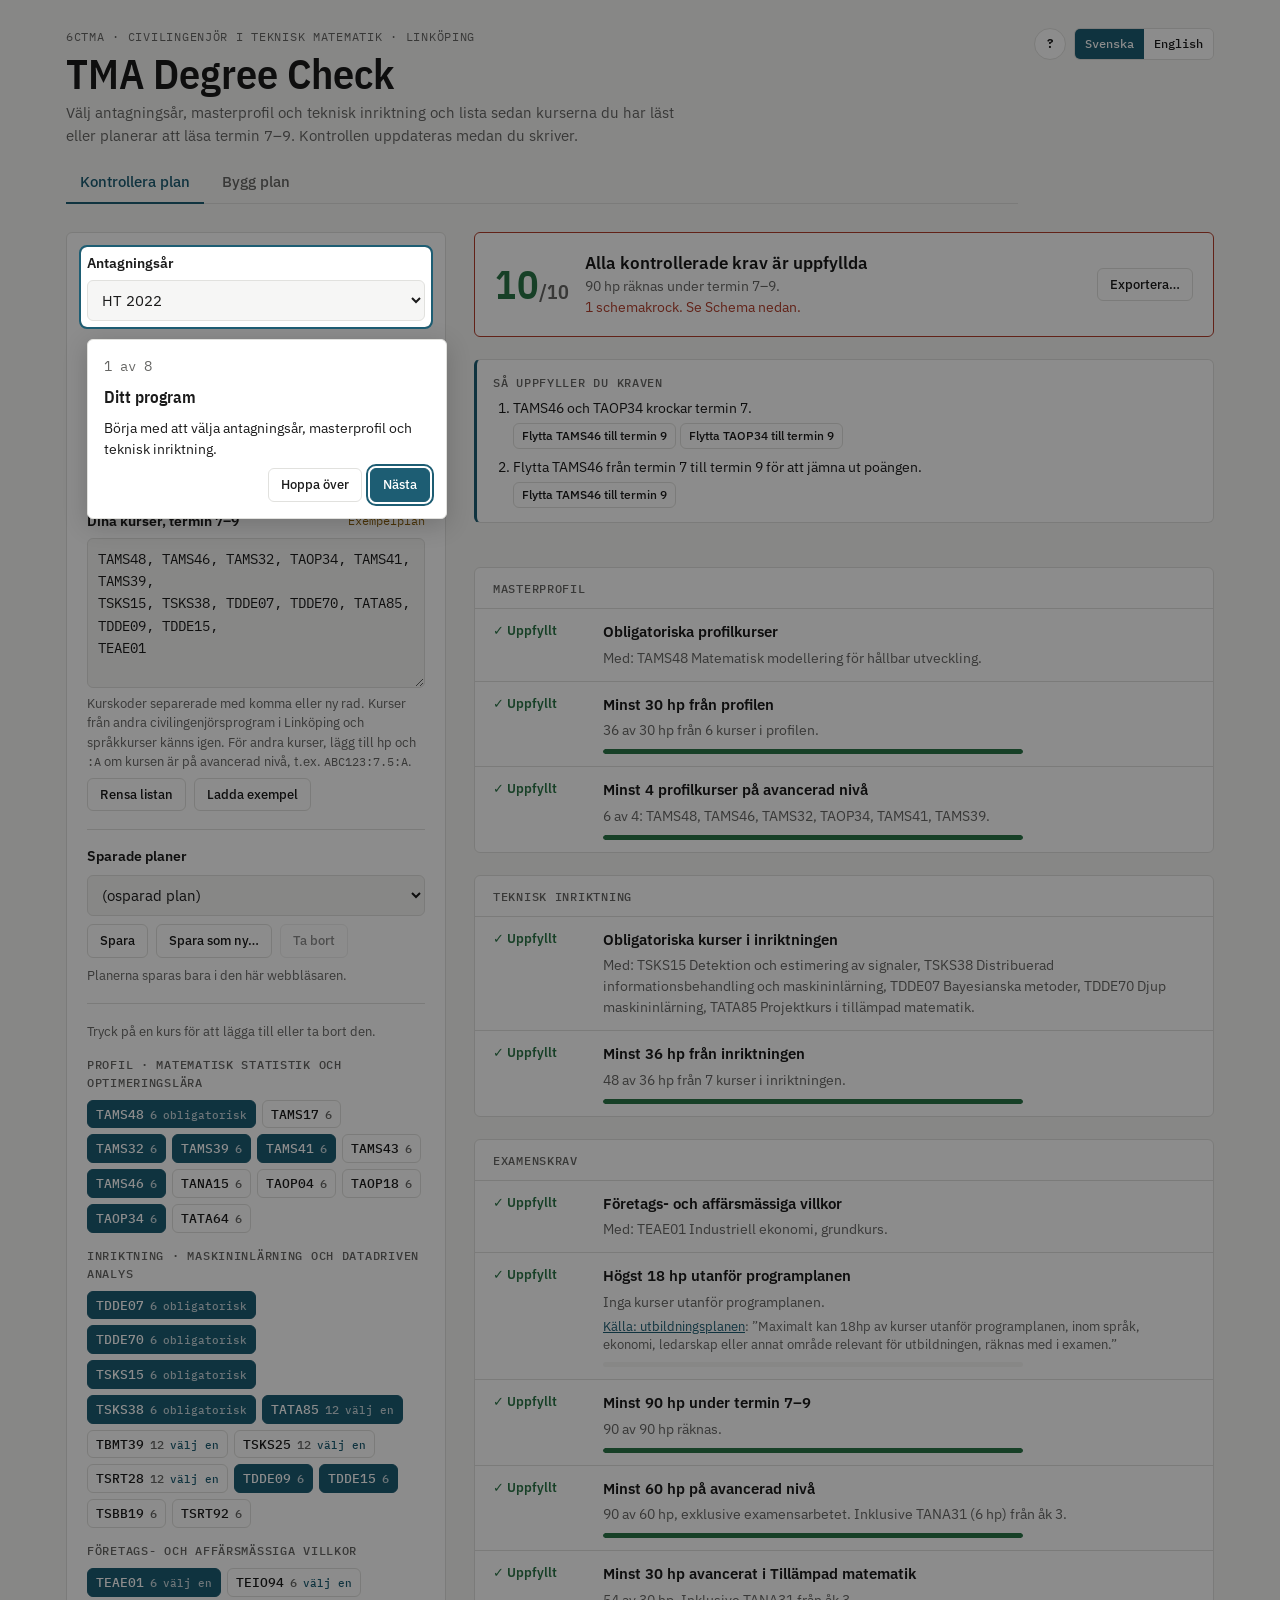
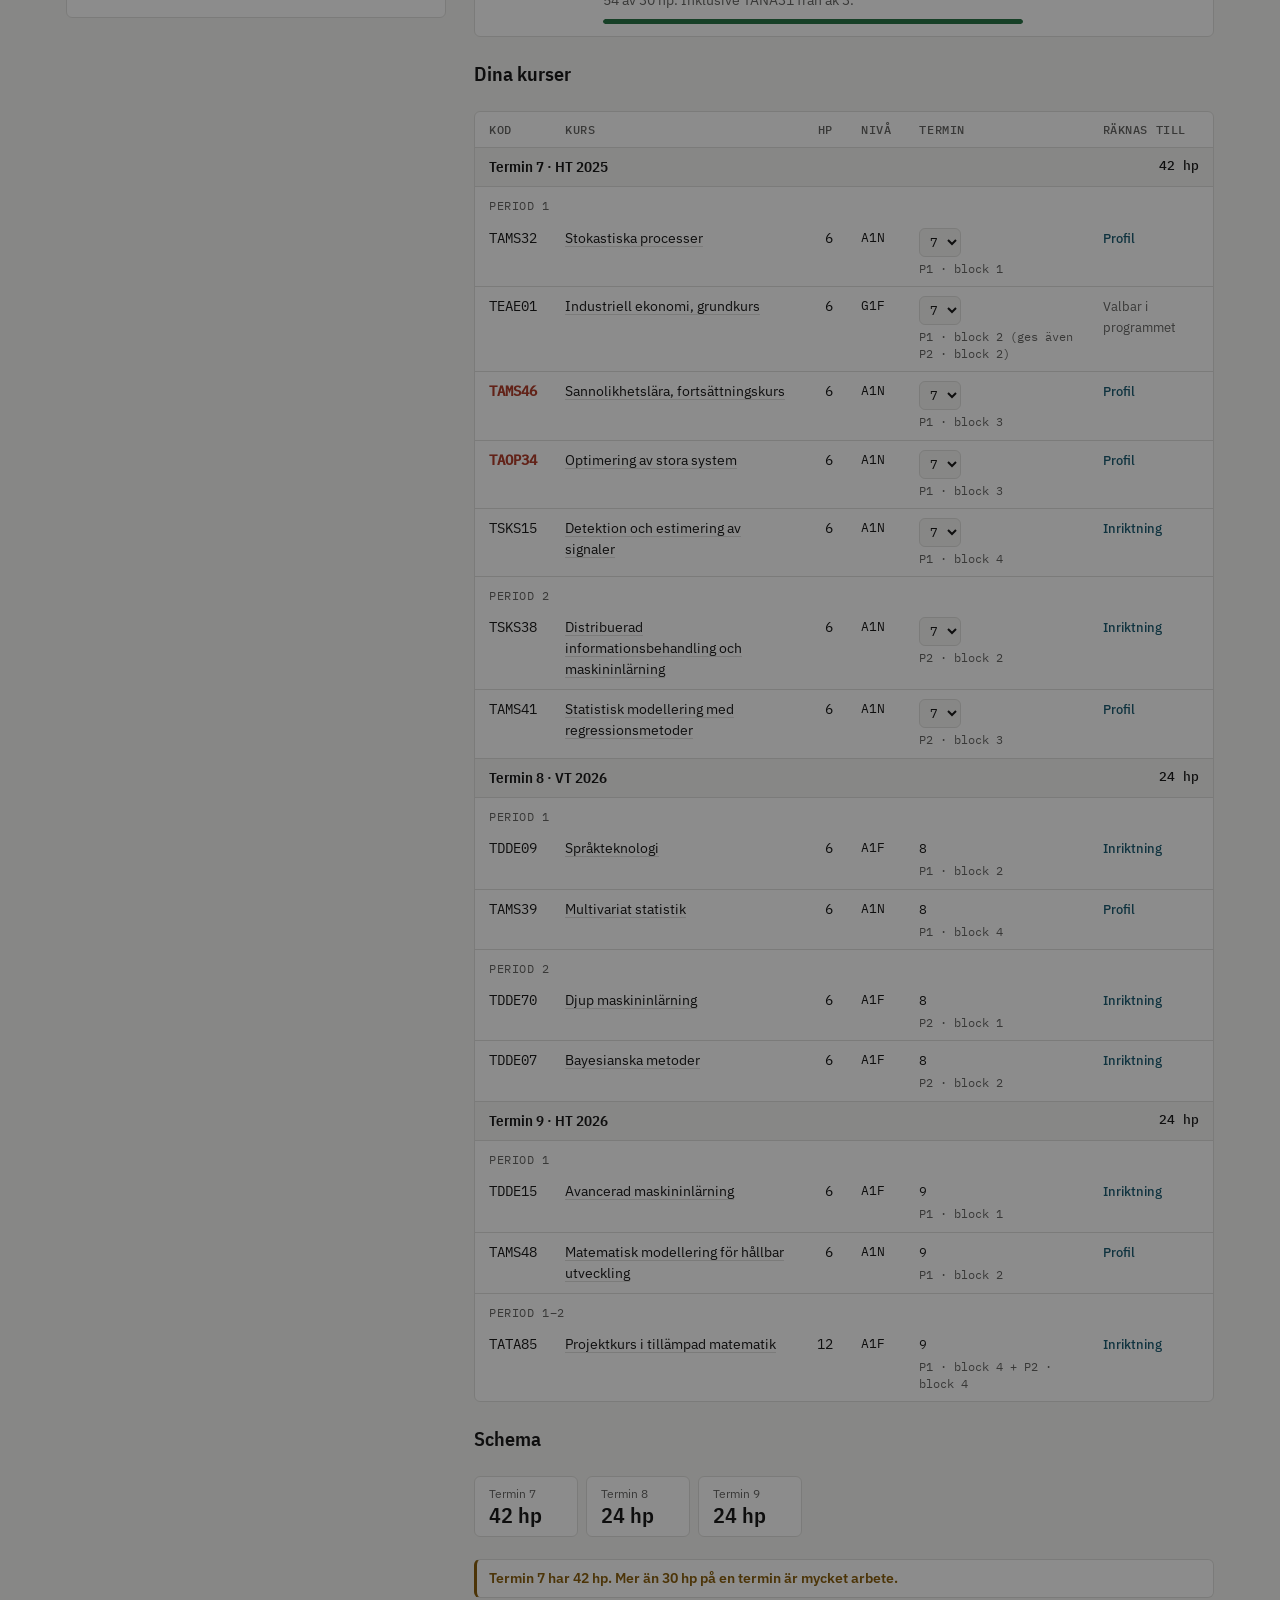
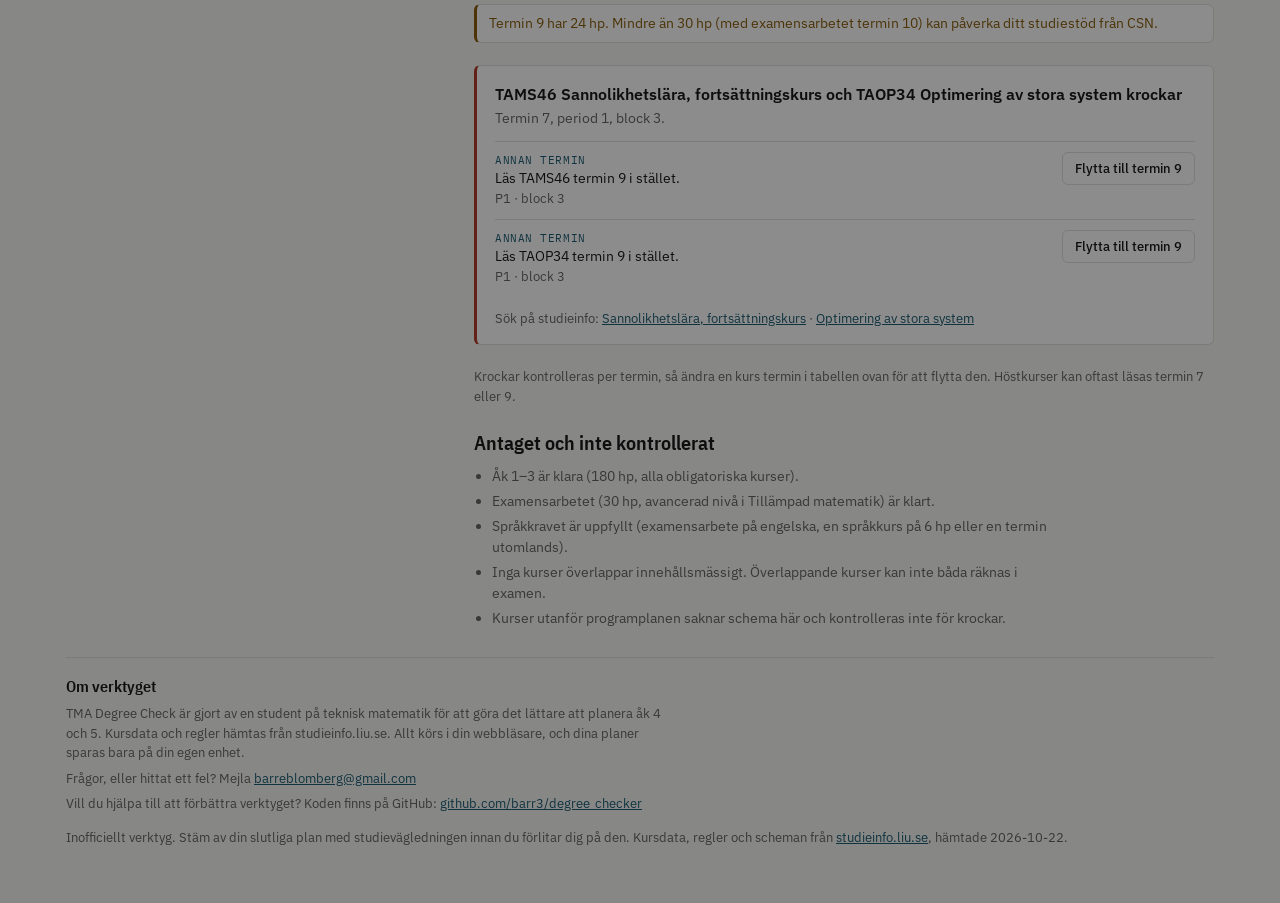
==== commit 789cd93d: "Builder feedback: offerings, semester 9 courses, links, guidance, layouts - Remember which offering " ====
--- a/index.html
+++ b/index.html
@@ -242,12 +242,11 @@
 
 /* Guided tour */
 .tour { position: fixed; inset: 0; z-index: 50; }
-.tour-spot { position: fixed; border-radius: var(--radius); box-shadow: 0 0 0 9999px rgba(0, 0, 0, .45); outline: 2px solid var(--accent); pointer-events: none; transition: all .2s ease; }
+.tour-spot { position: fixed; border-radius: var(--radius); box-shadow: 0 0 0 9999px rgba(0, 0, 0, .45); outline: 2px solid var(--accent); pointer-events: none; }
 .tour-card { position: fixed; width: min(360px, calc(100vw - 16px)); background: var(--surface); color: var(--ink); border: 1px solid var(--line); border-radius: var(--radius); padding: 16px; display: grid; gap: 8px; box-shadow: 0 6px 24px rgba(0, 0, 0, .18); }
 .tour-card h2 { font-size: 17px; }
 .tour-card p { margin: 0; font-size: 14px; }
 .tour-count { color: var(--muted); font-family: var(--font-mono); font-size: 11.5px; }
-@media (prefers-reduced-motion: reduce) { .tour-spot { transition: none; } }
 
 /* Toast */
 .toast { position: fixed; left: 50%; transform: translateX(-50%); bottom: calc(16px + env(safe-area-inset-bottom, 0px)); z-index: 40; max-width: min(520px, calc(100vw - 32px));
@@ -289,21 +288,53 @@
 .block { display: grid; gap: 6px; }
 .block h4 { margin: 0; font-family: var(--font-mono); font-size: 11px; font-weight: 500; letter-spacing: .05em; text-transform: uppercase; color: var(--muted); }
 
-.course { display: grid; gap: 2px; text-align: left; width: 100%; padding: 8px 10px; background: var(--surface); border: 1px solid var(--line); border-radius: var(--radius); font-weight: 400; }
-.course:hover { border-color: var(--accent); color: var(--ink); }
+.course { position: relative; border: 1px solid var(--line); border-radius: var(--radius); background: var(--surface); }
+.c-main { display: grid; gap: 2px; text-align: left; width: 100%; padding: 8px 30px 8px 10px; background: transparent; border: 0; border-radius: var(--radius); font-weight: 400; color: inherit; }
+.c-main:hover { color: inherit; }
+.course:hover { border-color: var(--accent); }
+.c-link { position: absolute; top: 6px; right: 6px; width: 20px; height: 20px; display: grid; place-items: center; border: 1px solid var(--line); border-radius: 50%;
+  font-family: var(--font-mono); font-size: 11px; font-weight: 600; text-decoration: none; color: var(--muted); background: var(--surface); }
+.c-link:hover { color: var(--accent); border-color: var(--accent); }
 .c-head { display: flex; justify-content: space-between; gap: 8px; }
 .c-code { font-family: var(--font-mono); font-size: 12.5px; font-weight: 500; }
 .c-hp { font-family: var(--font-mono); font-size: 12px; color: var(--muted); }
-.c-name { font-size: 13.5px; line-height: 1.35; overflow-wrap: anywhere; }
+.c-name { font-size: 13.5px; line-height: 1.35; overflow-wrap: break-word; hyphens: auto; }
 .c-meta { font-size: 12px; color: var(--muted); }
 .c-note { font-size: 12px; }
 .course.mandatory:not(.selected) { border-style: dashed; border-color: var(--accent); }
 .course.selected { background: var(--accent); border-color: var(--accent); color: var(--surface); }
 .course.selected .c-hp, .course.selected .c-meta { color: var(--surface); opacity: .8; }
-.course.selected:hover { color: var(--surface); opacity: .92; }
+.course.selected .c-link { background: transparent; color: var(--surface); border-color: rgba(255, 255, 255, .5); }
 .course.conflict { opacity: .7; }
 .course.conflict .c-note { color: var(--bad); }
 .course.elsewhere .c-note { color: var(--accent); }
+
+.grid-tools { display: flex; flex-wrap: wrap; justify-content: space-between; align-items: center; gap: 10px 20px; }
+.view-switch { display: flex; align-items: center; gap: 0; font-size: 13px; }
+.view-switch span { color: var(--muted); margin-right: 8px; }
+.view-switch button { border-radius: 0; margin-left: -1px; }
+.view-switch button:first-of-type { border-radius: var(--radius) 0 0 var(--radius); }
+.view-switch button:last-of-type { border-radius: 0 var(--radius) var(--radius) 0; }
+.view-switch button[aria-pressed="true"] { background: var(--accent); border-color: var(--accent); color: var(--surface); position: relative; }
+
+/* Blocks as columns: each period across the full width, the same block lines up in both periods */
+.periods.layout-blocks { grid-template-columns: minmax(0, 1fr); }
+.period-row { padding: 12px 14px 16px; display: grid; gap: 10px; }
+.period-row + .period-row { border-top: 1px solid var(--line); }
+.period-row h3 { color: var(--ink); }
+.block-cols { display: grid; grid-template-columns: repeat(var(--cols), minmax(0, 1fr)); gap: 10px; }
+.block-cols .block { align-content: start; }
+@media (max-width: 900px) { .block-cols { grid-template-columns: repeat(2, minmax(0, 1fr)); } }
+@media (max-width: 520px) { .block-cols { grid-template-columns: minmax(0, 1fr); } }
+
+/* How to meet the requirements */
+.todo { display: grid; gap: 6px; }
+.todo ol { margin: 0; padding-left: 20px; display: grid; gap: 8px; font-size: 14px; }
+.todo-actions { display: flex; flex-wrap: wrap; gap: 4px; margin-top: 4px; }
+.todo-actions button { font-size: 12px; padding: 3px 8px; }
+#todo .todo { background: var(--surface); border: 1px solid var(--line); border-left: 3px solid var(--accent); border-radius: var(--radius); padding: 14px 16px; }
+.course-link { color: inherit; text-decoration-color: var(--line); text-underline-offset: 3px; }
+.course-link:hover { color: var(--accent); }
 
 .other { display: grid; gap: 10px; background: var(--surface); border: 1px solid var(--line); border-radius: var(--radius); padding: 16px; }
 .other p { margin: 0; }
@@ -388,6 +419,7 @@
 
     <section class="results" aria-live="polite">
       <div class="verdict" id="verdict"></div>
+      <div id="todo"></div>
       <ul class="warnings" id="warnings"></ul>
       <div id="reqs" class="results"></div>
       <div class="results">
@@ -468,7 +500,7 @@
 const PAGE = 'check';
 const DATA = [{"id":"5270","label":"HT 2022","rules":{"profileHp":30,"profileAdvCourses":4,"specHp":36,"outsideMax":18,"outsideText":"Maximalt kan 18hp av kurser utanför programplanen, inom språk, ekonomi, ledarskap eller annat område relevant för utbildningen, räknas med i examen.","businessText":["TEAE01","TEIO94"]},"business":["TEAE01","TEIO94"],"courses":{"TATB01":{"n":"Matematisk grundkurs","ne":"Foundation Course in Mathematics","hp":6.0,"l":"G1N","tm":true},"TANA82":{"n":"Ingenjörsprojekt","ne":"Engineering Project","hp":6.0,"l":"G1N","tm":true},"TATA24":{"n":"Linjär algebra","ne":"Linear Algebra","hp":8.0,"l":"G1N","tm":true},"TATB05":{"n":"Matematisk modellering","ne":"Mathematical Modeling","hp":4.0,"l":"G1N","tm":true},"TATA41":{"n":"Envariabelanalys 1","ne":"Calculus in One Variable 1","hp":6.0,"l":"G1F","tm":true},"TATA42":{"n":"Envariabelanalys 2","ne":"Calculus in One Variable 2","hp":6.0,"l":"G1F","tm":true},"TDDE44":{"n":"Programmering, grundkurs","ne":"Introduction to Computer Programming","hp":8.0,"l":"G1N","tm":false},"TFYB04":{"n":"Mekanik och grundläggande fysikaliska begrepp","ne":"Mechanics and Fundamental Physical Concepts","hp":8.0,"l":"G1F","tm":false},"TBMT32":{"n":"Medicintekniska utblickar","ne":"Perspectives on Biomedical Engineering","hp":2.0,"l":"G1N","tm":false},"TFFM12":{"n":"Fysikaliska utblickar","ne":"Perspectives on Physics","hp":2.0,"l":"G1X","tm":false},"TATA40":{"n":"Matematiska utblickar","ne":"Perspectives on Mathematics","hp":1.0,"l":"G1N","tm":true},"TGTU96":{"n":"Hållbar studiesituation","ne":"Sustainable study situation","hp":2.0,"l":"G1N","tm":false},"TATA43":{"n":"Flervariabelanalys","ne":"Calculus in Several Variables","hp":8.0,"l":"G1F","tm":true},"TANA21":{"n":"Beräkningsmatematik","ne":"Scientific Computing","hp":6.0,"l":"G1F","tm":true},"TATA32":{"n":"Diskret matematik","ne":"Discrete Mathematics","hp":8.0,"l":"G1N","tm":true},"TATA44":{"n":"Vektoranalys","ne":"Vector Analysis","hp":4.0,"l":"G1F","tm":true},"TATA45":{"n":"Komplex analys","ne":"Complex Analysis","hp":6.0,"l":"G2F","tm":true},"TFYB06":{"n":"Elektromagnetism","ne":"Electromagnetism","hp":6.0,"l":"G2X","tm":false},"TAMS14":{"n":"Sannolikhetslära","ne":"Probability, First Course","hp":4.0,"l":"G1F","tm":true},"TAOP07":{"n":"Optimeringslära grundkurs","ne":"Introduction to Optimization","hp":6.0,"l":"G1F","tm":true},"TATA53":{"n":"Linjär algebra, överkurs","ne":"Linear Algebra, Honours Course","hp":6.0,"l":"G2F","tm":true},"TFYB07":{"n":"Elektromagnetiska vågor","ne":"Electromagnetic Waves","hp":2.0,"l":"G2F","tm":false},"TAOP24":{"n":"Optimeringslära fortsättningskurs","ne":"Optimization, Advanced Course","hp":6.0,"l":"G2F","tm":true},"TSKS34":{"n":"Komplexa nätverk","ne":"Complex Networks","hp":6.0,"l":"G2F","tm":false},"TPTE06":{"n":"Praktik","ne":"Industrial Placement","hp":6.0,"l":"G2F","tm":false},"TAMS24":{"n":"Statistisk teori, grk","ne":"Statistics, First Course","hp":4.0,"l":"G2F","tm":true},"TATA77":{"n":"Fourieranalys","ne":"Fourier Analysis","hp":6.0,"l":"G2F","tm":true},"TDDE71":{"n":"Programmering och datastrukturer","ne":"Programming and Data Structures","hp":8.0,"l":"G2F","tm":false},"TDDE69":{"n":"Maskininlärning, grundkurs","ne":"Machine Learning, Basic Course","hp":6.0,"l":"G2F","tm":false},"TSBB36":{"n":"Multidimensionell signal- och bildanalys","ne":"Multidimensional Signal and Image Analysis","hp":6.0,"l":"G2X","tm":false},"TATB06":{"n":"Teknisk matematik kandidatprojekt","ne":"Applied Mathematics - Bachelor Project","hp":16.0,"l":"G2X","tm":true},"TSKS37":{"n":"Tekniska beräkningar i Python","ne":"Engineering Computations in Python","hp":2.0,"l":"G1F","tm":false},"TSRT12":{"n":"Reglerteknik","ne":"Automatic Control","hp":6.0,"l":"G2F","tm":false},"TINT01":{"n":"Introduktionskurs i interkulturell kompetens","ne":"Introduction to Intercultural Competence","hp":2.0,"l":"G1N","tm":false},"TANA31":{"n":"Beräkningsmetoder för ordinära och partiella differentialekvationer","ne":"Computational Methods for Ordinary and Partial Differential Equations","hp":6.0,"l":"A1N","tm":true},"TEAE01":{"n":"Industriell ekonomi, grundkurs","ne":"Industrial Economics, Basic Course","hp":6.0,"l":"G1F","tm":false,"sem":[7,9],"s":{"HT":[[[2,"2"]],[[1,"2"]]]}},"TGTU49":{"n":"Teknikhistoria","ne":"History of Technology","hp":6.0,"l":"G1F","tm":false,"sem":[7],"s":{"HT":[[[2,"1"]]]}},"TAMS32":{"n":"Stokastiska processer","ne":"Stochastic Processes","hp":6.0,"l":"A1N","tm":true,"sem":[7],"s":{"HT":[[[1,"1"]]]}},"TAMS46":{"n":"Sannolikhetslära, fortsättningskurs","ne":"Probability Theory, Second Course","hp":6.0,"l":"A1N","tm":true,"sem":[7],"s":{"HT":[[[1,"3"]]]}},"TATA34":{"n":"Analys, överkurs","ne":"Real Analysis, Honours Course","hp":6.0,"l":"G2F","tm":true,"sem":[7],"s":{"HT":[[[1,"4"],[2,"4"]]]}},"TATA55":{"n":"Abstrakt algebra","ne":"Abstract Algebra","hp":6.0,"l":"G2F","tm":true,"sem":[7],"s":{"HT":[[[1,"3"],[2,"3"]]]}},"TATA74":{"n":"Differentialgeometri","ne":"Differential Geometry","hp":6.0,"l":"G2F","tm":true,"sem":[7],"s":{"HT":[[[1,"3"],[2,"3"]]]}},"TATM85":{"n":"Funktionalanalys","ne":"Functional Analysis","hp":6.0,"l":"A1N","tm":true,"sem":[7],"s":{"HT":[[[1,"2"],[2,"2"]]]}},"TATA71":{"n":"Ordinära differentialekvationer och dynamiska system","ne":"Ordinary Differential Equations and Dynamical Systems","hp":6.0,"l":"G2F","tm":true,"sem":[7],"s":{"HT":[[[2,"2"]]]}},"TAOP34":{"n":"Optimering av stora system","ne":"Large Scale Optimization","hp":6.0,"l":"A1N","tm":true,"sem":[7],"s":{"HT":[[[1,"3"]]]}},"TAMS41":{"n":"Statistisk modellering med regressionsmetoder","ne":"Statistical Modelling with Regression Methods","hp":6.0,"l":"A1N","tm":true,"sem":[7],"s":{"HT":[[[2,"3"]]]}},"TAOP04":{"n":"Matematisk optimering","ne":"Mathematical Optimization","hp":6.0,"l":"A1N","tm":true,"sem":[7],"s":{"HT":[[[2,"4"]]]}},"TSRT92":{"n":"Modellering och inlärning för dynamiska system","ne":"Modelling and Learning for Dynamical Systems","hp":6.0,"l":"A1N","tm":false,"sem":[7,9],"s":{"HT":[[[1,"3"]]]}},"TSFS22":{"n":"Feldetektion och diagnos av tekniska system","ne":"Fault detection and diagnosis of technical systems","hp":6.0,"l":"A1N","tm":false,"sem":[7,8],"s":{"HT":[[[2,"2"]]],"VT":[[[2,"1"]]]}},"TSRT08":{"n":"Optimal styrning","ne":"Optimal Control","hp":6.0,"l":"A1N","tm":false,"sem":[7],"s":{"HT":[[[2,"3"]]]}},"TSRT78":{"n":"Digital signalbehandling","ne":"Digital Signal Processing","hp":6.0,"l":"A1F","tm":false,"sem":[7],"s":{"HT":[[[2,"2"]]]}},"TBME04":{"n":"Anatomi och fysiologi","ne":"Anatomy and Physiology","hp":6.0,"l":"G2F","tm":false,"sem":[7],"s":{"HT":[[[1,"3"]]]}},"TBMT42":{"n":"Systembiologi, digitala tvillingar och AI","ne":"Systems Biology, Digital Twins and AI","hp":6.0,"l":"A1N","tm":false,"sem":[7],"s":{"HT":[[[1,"1"]]]}},"TBMT01":{"n":"Analys av bioelektriska signaler","ne":"Biomedical Signal Processing","hp":6.0,"l":"A1F","tm":false,"sem":[7],"s":{"HT":[[[2,"1"]]]}},"TMQU03":{"n":"Offensiv kvalitetsutveckling, gk","ne":"Quality Management and Engineering","hp":6.0,"l":"G2F","tm":false,"sem":[7],"s":{"HT":[[[1,"2"]]]}},"TMQU12":{"n":"Lean Production","ne":"Lean Production","hp":6.0,"l":"A1N","tm":false,"sem":[7],"s":{"HT":[[[2,"2"]]]}},"TPPE17":{"n":"Corporate Finance","ne":"Corporate Finance","hp":6.0,"l":"G2F","tm":false,"sem":[7],"s":{"HT":[[[1,"4"]]]}},"TPPE29":{"n":"Finansiella marknader och instrument","ne":"Financial Markets and Instruments","hp":6.0,"l":"A1N","tm":false,"sem":[7],"s":{"HT":[[[2,"2"]]]}},"TFYA18":{"n":"Fysikens matematiska metoder","ne":"Mathematical Methods of Physics","hp":6.0,"l":"A1N","tm":true,"sem":[7],"s":{"HT":[[[1,"3"]]]}},"TFYA40":{"n":"Analytisk mekanik","ne":"Analytical Mechanics","hp":6.0,"l":"A1N","tm":true,"sem":[7],"s":{"HT":[[[1,"1"],[2,"3"]]]}},"TFFY54":{"n":"Kvantmekanik","ne":"Quantum Mechanics","hp":6.0,"l":"A1N","tm":false,"sem":[7],"s":{"HT":[[[1,"2"]]]}},"TFYA12":{"n":"Termodynamik och statistisk mekanik","ne":"Thermodynamics and Statistical Mechanics","hp":6.0,"l":"G2F","tm":false,"sem":[7],"s":{"HT":[[[2,"4"]]]}},"TSKS15":{"n":"Detektion och estimering av signaler","ne":"Detection and Estimation of Signals","hp":6.0,"l":"A1N","tm":false,"sem":[7],"s":{"HT":[[[1,"4"]]]}},"TSBB19":{"n":"Maskininlärning för datorseende","ne":"Machine Learning for Computer Vision","hp":6.0,"l":"A1N","tm":false,"sem":[7],"s":{"HT":[[[1,"2"]]]}},"TSKS38":{"n":"Distribuerad informationsbehandling och maskininlärning","ne":"Distributed Information Processing and Machine Learning","hp":6.0,"l":"A1N","tm":false,"sem":[7],"s":{"HT":[[[2,"2"]]]}},"TSBB08":{"n":"Digital bildbehandling grundkurs","ne":"Digital Image Processing","hp":6.0,"l":"A1N","tm":false,"sem":[7],"s":{"HT":[[[1,"4"]]]}},"TSDT14":{"n":"Signalteori","ne":"Signal Theory","hp":6.0,"l":"A1N","tm":false,"sem":[7],"s":{"HT":[[[1,"1"]]]}},"TSBB21":{"n":"Beräkningsfotografi","ne":"Computational Photography","hp":6.0,"l":"A1F","tm":false,"sem":[7],"s":{"HT":[[[2,"4"]]]}},"TDDD38":{"n":"Avancerad programmering i C++","ne":"Advanced Programming in C++","hp":6.0,"l":"A1N","tm":false,"sem":[7],"s":{"HT":[[[1,"2"],[2,"1"]]]}},"TDDD72":{"n":"Logik","ne":"Logic","hp":6.0,"l":"G1F","tm":false,"sem":[7],"s":{"HT":[[[2,"2"]]]}},"THEN18":{"n":"Engelska","ne":"English","hp":6.0,"l":"G1N","tm":false,"sem":[8],"s":{"VT":[[[1,"4"],[2,"4"]]]}},"TINT02":{"n":"Interkulturell kompetens och interkulturell kommunikation, fortsättningskurs","ne":"Intercultural Competence and Intercultural Communication, Continued Course","hp":6.0,"l":"G2F","tm":false,"sem":[8],"s":{"VT":[[[1,"-"],[2,"-"]]]}},"TEIO94":{"n":"Entreprenörskap och idéutveckling","ne":"Entrepreneurship and Idea Development","hp":6.0,"l":"G2F","tm":false,"sem":[8],"s":{"VT":[[[2,"2"]]]}},"TGTU84":{"n":"Mångfald och genus inom teknikutveckling","ne":"Diversity and Gender in Engineering","hp":6.0,"l":"G1F","tm":false,"sem":[8],"s":{"VT":[[[2,"4"]]]}},"TGTU98":{"n":"Matematik, vetenskap och samhälle","ne":"Mathematics, Science and Society","hp":6.0,"l":"G1F","tm":false,"sem":[8],"s":{"VT":[[[2,"4"]]]}},"TANA15":{"n":"Numerisk linjär algebra","ne":"Numerical Linear Algebra","hp":6.0,"l":"A1N","tm":true,"sem":[8],"s":{"VT":[[[1,"1"]]]}},"TATA27":{"n":"Partiella differentialekvationer","ne":"Partial Differential Equations","hp":6.0,"l":"A1N","tm":true,"coord":["TATA66"],"sem":[8],"s":{"VT":[[[1,"3"],[2,"3"]]]}},"TATA54":{"n":"Talteori","ne":"Number Theory","hp":6.0,"l":"G2F","tm":true,"coord":["TATA64"],"sem":[8],"s":{"VT":[[[1,"2"],[2,"2"]]]}},"TATA64":{"n":"Grafteori","ne":"Graph Theory","hp":6.0,"l":"A1N","tm":true,"coord":["TATA54"],"sem":[8],"s":{"VT":[[[1,"2"],[2,"2"]]]}},"TATA66":{"n":"Fourier- och waveletanalys","ne":"Fourier and Wavelet Analysis","hp":6.0,"l":"A1N","tm":true,"coord":["TATA27"],"sem":[8],"s":{"VT":[[[1,"3"],[2,"3"]]]}},"TAMS39":{"n":"Multivariat statistik","ne":"Multivariate Statistical Methods","hp":6.0,"l":"A1N","tm":true,"sem":[8],"s":{"VT":[[[1,"4"]]]}},"TSRT09":{"n":"Reglerteori","ne":"Control Theory","hp":6.0,"l":"A1N","tm":false,"sem":[8],"s":{"VT":[[[1,"3"]]]}},"TSRT07":{"n":"Industriell reglerteknik","ne":"Industrial Control Systems","hp":6.0,"l":"A1N","tm":false,"sem":[8],"s":{"VT":[[[1,"2"]]]}},"TSRT14":{"n":"Sensorfusion","ne":"Sensor Fusion","hp":6.0,"l":"A1N","tm":false,"sem":[8],"s":{"VT":[[[2,"3"]]]}},"TBMT09":{"n":"Fysiologiska tryck och flöden","ne":"Physiological Pressures and Flows","hp":6.0,"l":"A1N","tm":false,"sem":[8],"s":{"VT":[[[1,"1"]]]}},"TBME08":{"n":"Biomedicinsk modellering och simulering","ne":"Biomedical Modeling and Simulation","hp":6.0,"l":"A1N","tm":false,"sem":[8],"s":{"VT":[[[2,"3"]]]}},"TMQU31":{"n":"Statistisk kvalitetsstyrning","ne":"Statistical Quality Control","hp":6.0,"l":"A1N","tm":false,"sem":[8],"s":{"VT":[[[1,"2"]]]}},"TEIO13":{"n":"Ledarskap och industriellt förändringsarbete","ne":"Leadership and Organizational Change","hp":6.0,"l":"A1N","tm":false,"sem":[8],"s":{"VT":[[[1,"4"]]]}},"TMQU04":{"n":"Six Sigma Quality","ne":"Six Sigma Quality","hp":6.0,"l":"A1F","tm":false,"sem":[8],"s":{"VT":[[[2,"2"]]]}},"TMQU13":{"n":"Kundfokuserad produkt- och tjänsteutveckling","ne":"Customer Focused Product and Service Development","hp":6.0,"l":"A1N","tm":false,"sem":[8],"s":{"VT":[[[2,"4"]]]}},"TAMS29":{"n":"Stokastiska processer för finansmarknadsmodeller","ne":"Stochastic Processes Applied to Financial Models","hp":6.0,"l":"A1F","tm":true,"sem":[8],"s":{"VT":[[[1,"3"]]]}},"TPPE32":{"n":"Finansiell riskhantering","ne":"Financial Risk Management","hp":6.0,"l":"A1F","tm":false,"sem":[8],"s":{"VT":[[[1,"2"]]]}},"TPPE33":{"n":"Portföljförvaltning","ne":"Portfolio Management","hp":6.0,"l":"A1N","tm":false,"sem":[8],"s":{"VT":[[[2,"2"]]]}},"TATA75":{"n":"Relativitetsteori","ne":"Theory of Relativity","hp":6.0,"l":"A1F","tm":true,"sem":[8],"s":{"VT":[[[1,"1"],[2,"4"]]]}},"TFYA17":{"n":"Projektlaborationer i fysik","ne":"Advanced Project Work in Applied Physics","hp":6.0,"l":"A1F","tm":false,"sem":[8],"s":{"VT":[[[1,"-"],[2,"-"]]]}},"TFYA36":{"n":"Kaos och icke-linjära fenomen","ne":"Chaos and Non-Linear Phenomena","hp":6.0,"l":"A1N","tm":true,"sem":[8],"s":{"VT":[[[2,"1"]]]}},"TDDE09":{"n":"Språkteknologi","ne":"Natural Language Processing","hp":6.0,"l":"A1F","tm":false,"sem":[8],"s":{"VT":[[[1,"2"]]]}},"TDDE07":{"n":"Bayesianska metoder","ne":"Bayesian Learning","hp":6.0,"l":"A1F","tm":false,"sem":[8],"s":{"VT":[[[2,"2"]]]}},"TDDE70":{"n":"Djup maskininlärning","ne":"Deep Learning","hp":6.0,"l":"A1F","tm":false,"sem":[8],"s":{"VT":[[[2,"1"]]]}},"TSBB34":{"n":"Datorseende för videoanalys","ne":"Computer Vision for Video Analysis","hp":6.0,"l":"A1N","tm":false,"sem":[8],"s":{"VT":[[[1,"1"]]]}},"TSBB33":{"n":"3D-datorseende","ne":"3D Computer Vision","hp":6.0,"l":"A1N","tm":false,"sem":[8],"s":{"VT":[[[2,"3"]]]}},"TDDD20":{"n":"Konstruktion och analys av algoritmer","ne":"Design and Analysis of Algorithms","hp":6.0,"l":"A1N","tm":false,"sem":[8],"s":{"VT":[[[1,"3"]]]}},"TDDD95":{"n":"Algoritmisk problemlösning","ne":"Algorithmic Problem Solving","hp":6.0,"l":"A1F","tm":false,"sem":[8],"s":{"VT":[[[1,"1"],[2,"4"]]]}},"TAMS48":{"n":"Matematisk modellering för hållbar utveckling","ne":"Mathematical Modelling for Sustainable Development","hp":6.0,"l":"A1N","tm":true,"sem":[9],"s":{"HT":[[[1,"2"]]]}},"TATA78":{"n":"Komplex analys fk","ne":"Complex Analysis, Second Course","hp":6.0,"l":"A1N","tm":true,"coord":["TATB10"],"sem":[9],"s":{"HT":[[[1,"3"],[2,"3"]]]}},"TATB10":{"n":"Matrisanalys","ne":"Matrix Analysis","hp":6.0,"l":"A1N","tm":true,"coord":["TATA78"],"sem":[9],"s":{"HT":[[[1,"1"],[2,"3"]]]}},"TATM38":{"n":"Matematiska modeller i biologi","ne":"Mathematical Models in Biology","hp":6.0,"l":"A1N","tm":true,"sem":[9],"s":{"HT":[[[1,"3"]]]}},"TAMS43":{"n":"Sannolikhetsteori och bayesianska nätverk","ne":"Probability Theory and Bayesian Networks","hp":6.0,"l":"A1N","tm":true,"sem":[9],"s":{"HT":[[[1,"1"]]]}},"TAMS17":{"n":"Statistisk teori, fortsättningskurs","ne":"Statistical Theory, Advanced Course","hp":6.0,"l":"A1N","tm":true,"sem":[9],"s":{"HT":[[[2,"1"]]]}},"TAOP18":{"n":"Optimering av försörjningskedjor","ne":"Supply Chain Optimization","hp":6.0,"l":"A1F","tm":true,"sem":[9],"s":{"HT":[[[2,"1"]]]}},"TSFS12":{"n":"Autonoma farkoster - planering, reglering och lärande system","ne":"Autonomous Vehicles - Planning, Control, and Learning Systems","hp":6.0,"l":"A1N","tm":false,"sem":[9],"s":{"HT":[[[1,"1"]]]}},"TATA85":{"n":"Projektkurs i tillämpad matematik","ne":"Project Course in Applied Mathematics","hp":12.0,"l":"A1F","tm":true,"sem":[9],"s":{"HT":[[[1,"4"],[2,"4"]]]}},"TSRT28":{"n":"Projektkurs i reglerteknik","ne":"Project Course in Automatic Control","hp":12.0,"l":"A1F","tm":false,"sem":[9],"s":{"HT":[[[1,"4"],[2,"4"]]]}},"TBMT39":{"n":"Projektkurs i medicinsk teknik","ne":"Project Course in Biomedical Engineering","hp":12.0,"l":"A1F","tm":false,"sem":[9],"s":{"HT":[[[1,"4"],[2,"4"]]]}},"TBMT57":{"n":"Biomedicinsk optik","ne":"Biomedical Optics","hp":6.0,"l":"A1F","tm":false,"sem":[9],"s":{"HT":[[[1,"1"]]]}},"TMQU47":{"n":"Kvalitetsutveckling och robust konstruktion","ne":"Quality Engineering and Design","hp":6.0,"l":"A1N","tm":false,"sem":[9],"s":{"HT":[[[1,"4"]]]}},"TPPE53":{"n":"Finansiell värderingsmetodik","ne":"Financial Valuation Methodology","hp":6.0,"l":"A1F","tm":false,"sem":[9],"s":{"HT":[[[1,"3"]]]}},"TPPE66":{"n":"Företagsvärdering","ne":"Investment Valuation","hp":6.0,"l":"A1F","tm":false,"sem":[9],"s":{"HT":[[[1,"4"],[2,"4"]]]}},"TPPE61":{"n":"Finansiell optimering","ne":"Financial Optimization","hp":6.0,"l":"A1F","tm":true,"sem":[9],"s":{"HT":[[[2,"2"]]]}},"TFYB13":{"n":"Projektkurs i teknisk fysik","ne":"Project Course in Applied Physics","hp":12.0,"l":"A1F","tm":false,"sem":[9],"s":{"HT":[[[1,"4"],[2,"4"]]]}},"TSKS25":{"n":"Projektkurs i signalbehandling, kommunikation och nätverk","ne":"Project Course in Signal Processing, Communications and Networking","hp":12.0,"l":"A1F","tm":false,"sem":[9],"s":{"HT":[[[1,"4"],[2,"4"]]]}},"TDDE15":{"n":"Avancerad maskininlärning","ne":"Advanced Machine Learning","hp":6.0,"l":"A1F","tm":false,"sem":[9],"s":{"HT":[[[1,"1"]]]}},"TSBB22":{"n":"Projektkurs i bilder och grafik","ne":"Project Course in Images and Graphics","hp":12.0,"l":"A1F","tm":false,"sem":[9],"s":{"HT":[[[1,"4"],[2,"4"]]]}},"TDDD56":{"n":"Multicore- och GPU-Programmering","ne":"Multicore and GPU Programming","hp":6.0,"l":"A1N","tm":false,"sem":[9],"s":{"HT":[[[2,"2"]]]}},"TDDD08":{"n":"Logikprogrammering","ne":"Logic Programming","hp":6.0,"l":"A1N","tm":false,"sem":[9],"s":{"HT":[[[1,"4"]]]}},"TQXX33":{"n":"Examensarbete","ne":"Degree project - Master’s Thesis","hp":30.0,"l":"A2E","tm":false}},"groups":{"TIAU":{"name":"Autonoma system","name_en":"Autonomous Systems","kind":"spec","c":{"TSRT92":"v","TSFS22":"v","TSRT08":"v","TSRT78":"v","TSRT09":"o","TSRT07":"v","TSRT14":"v","TSFS12":"o","TATA85":"o/v","TSRT28":"o/v"}},"TMBA":{"name":"Beräkningsmatematik och analys","name_en":"Computational Mathematics and Analysis","kind":"profile","c":{"TAMS32":"v","TAMS46":"v","TATA34":"v","TATA55":"v","TATA74":"v","TATM85":"v","TATA71":"v","TANA15":"v","TATA27":"v","TATA54":"v","TATA64":"v","TATA66":"v","TAMS48":"o","TATA78":"v","TATB10":"v","TATM38":"v"}},"TIBM":{"name":"Biomedicinsk modellering och simulering","name_en":"Biomedical Modeling and Simulation","kind":"spec","c":{"TBME04":"o","TBMT42":"o","TBMT01":"v","TBMT09":"o","TBME08":"o","TBMT39":"o","TBMT57":"v"}},"TIKV":{"name":"Datadriven verksamhetsutveckling","name_en":"Data-driven Quality Improvement","kind":"spec","c":{"TMQU03":"o","TMQU12":"o","TMQU31":"o","TEIO13":"v","TMQU04":"o","TMQU13":"v","TATA85":"o","TMQU47":"v"}},"TIFM":{"name":"Finansiell matematik","name_en":"Financial Mathematics","kind":"spec","c":{"TEAE01":"o","TPPE17":"o","TPPE29":"v","TAMS29":"v","TPPE32":"v","TPPE33":"v","TATA85":"o","TPPE53":"v","TPPE66":"v","TPPE61":"o"}},"TIFY":{"name":"Fysik","name_en":"Physics","kind":"spec","c":{"TFYA18":"o","TFYA40":"o","TFFY54":"v","TFYA12":"v","TATA75":"v","TFYA17":"v","TFYA36":"v","TFYB13":"o"}},"TIMI":{"name":"Maskininlärning och datadriven analys","name_en":"Machine Learning and Data Science","kind":"spec","c":{"TSKS15":"o","TSBB19":"v","TSRT92":"v","TSKS38":"o","TDDE09":"v","TDDE07":"o","TDDE70":"o","TATA85":"o/v","TBMT39":"o/v","TSKS25":"o/v","TSRT28":"o/v","TDDE15":"v"}},"TMSO":{"name":"Matematisk statistik och optimeringslära","name_en":"Mathematical Statistics and Optimization","kind":"profile","c":{"TAMS32":"v","TAMS46":"v","TAOP34":"v","TAMS41":"v","TAOP04":"v","TAMS39":"v","TANA15":"v","TATA64":"v","TAMS48":"o","TAMS43":"v","TAMS17":"v","TAOP18":"v"}},"TIMD":{"name":"Matematiskt datorseende","name_en":"Mathematical Computer Vision","kind":"spec","c":{"TSBB08":"o","TSDT14":"o","TSBB21":"o","TSRT78":"v","TSBB34":"v","TSBB33":"o","TDDE70":"v","TSBB22":"o","TDDD56":"v"}},"TITD":{"name":"Teoretisk datalogi","name_en":"Theoretical Computer Science","kind":"spec","c":{"TDDD38":"v","TDDD72":"o","TDDD20":"o","TDDD95":"v","TATA85":"o","TDDD08":"v"}}},"general":{"TEAE01":"o/v","TGTU49":"v","THEN18":"v","TINT02":"v","TEIO94":"o/v","TGTU84":"v","TGTU98":"v","TSFS22":"v","TQXX33":"o"},"early":{"TATB01":"o","TANA82":"o","TATA24":"o","TATB05":"o","TATA41":"o","TATA42":"o","TDDE44":"o","TFYB04":"o","TBMT32":"v","TFFM12":"v","TATA40":"f","TGTU96":"f","TATA43":"o","TANA21":"o","TATA32":"o","TATA44":"o","TATA45":"o","TFYB06":"o","TAMS14":"o","TAOP07":"o","TATA53":"o","TFYB07":"o","TAOP24":"o","TSKS34":"o","TPTE06":"v","TAMS24":"o","TATA77":"o","TDDE71":"o","TDDE69":"o","TSBB36":"o","TATB06":"o","TSKS37":"o","TSRT12":"o","TINT01":"v","TANA31":"o"}},{"id":"5480","label":"HT 2023","rules":{"profileHp":30,"profileAdvCourses":4,"specHp":36,"outsideMax":18,"outsideText":"Maximalt kan 18hp av kurser utanför programplanen, inom språk, ekonomi, ledarskap eller annat område relevant för utbildningen, räknas med i examen.","businessText":["TEAE01","TEIO94"]},"business":["TEAE01","TEAE05","TEIO94"],"courses":{"TATB01":{"n":"Matematisk grundkurs","ne":"Foundation Course in Mathematics","hp":6.0,"l":"G1N","tm":true},"TANA82":{"n":"Ingenjörsprojekt","ne":"Engineering Project","hp":6.0,"l":"G1N","tm":true},"TATA24":{"n":"Linjär algebra","ne":"Linear Algebra","hp":8.0,"l":"G1N","tm":true},"TATB05":{"n":"Matematisk modellering","ne":"Mathematical Modeling","hp":4.0,"l":"G1N","tm":true},"TATA40":{"n":"Matematiska utblickar","ne":"Perspectives on Mathematics","hp":1.0,"l":"G1N","tm":true},"TATA41":{"n":"Envariabelanalys 1","ne":"Calculus in One Variable 1","hp":6.0,"l":"G1F","tm":true},"TATA42":{"n":"Envariabelanalys 2","ne":"Calculus in One Variable 2","hp":6.0,"l":"G1F","tm":true},"TDDE44":{"n":"Programmering, grundkurs","ne":"Introduction to Computer Programming","hp":8.0,"l":"G1N","tm":false},"TFYB04":{"n":"Mekanik och grundläggande fysikaliska begrepp","ne":"Mechanics and Fundamental Physical Concepts","hp":8.0,"l":"G1F","tm":false},"TBMT32":{"n":"Medicintekniska utblickar","ne":"Perspectives on Biomedical Engineering","hp":2.0,"l":"G1N","tm":false},"TFFM12":{"n":"Fysikaliska utblickar","ne":"Perspectives on Physics","hp":2.0,"l":"G1N","tm":false},"TGTU96":{"n":"Hållbar studiesituation","ne":"Sustainable study situation","hp":2.0,"l":"G1N","tm":false},"TATA43":{"n":"Flervariabelanalys","ne":"Calculus in Several Variables","hp":8.0,"l":"G1F","tm":true},"TANA21":{"n":"Beräkningsmatematik","ne":"Scientific Computing","hp":6.0,"l":"G1F","tm":true},"TATA32":{"n":"Diskret matematik","ne":"Discrete Mathematics","hp":8.0,"l":"G1N","tm":true},"TATA44":{"n":"Vektoranalys","ne":"Vector Analysis","hp":4.0,"l":"G1F","tm":true},"TATA45":{"n":"Komplex analys","ne":"Complex Analysis","hp":6.0,"l":"G2F","tm":true},"TFYB06":{"n":"Elektromagnetism","ne":"Electromagnetism","hp":6.0,"l":"G2F","tm":false},"TAMS14":{"n":"Sannolikhetslära","ne":"Probability, First Course","hp":4.0,"l":"G1F","tm":true},"TAOP07":{"n":"Optimeringslära grundkurs","ne":"Introduction to Optimization","hp":6.0,"l":"G1F","tm":true},"TATA53":{"n":"Linjär algebra, överkurs","ne":"Linear Algebra, Honours Course","hp":6.0,"l":"G2F","tm":true},"TFYB07":{"n":"Elektromagnetiska vågor","ne":"Electromagnetic Waves","hp":2.0,"l":"G2F","tm":false},"TAOP24":{"n":"Optimeringslära fortsättningskurs","ne":"Optimization, Advanced Course","hp":6.0,"l":"G2F","tm":true},"TSKS34":{"n":"Komplexa nätverk","ne":"Complex Networks","hp":6.0,"l":"G2F","tm":false},"TPTE06":{"n":"Praktik","ne":"Industrial Placement","hp":6.0,"l":"G2F","tm":false},"TAMS24":{"n":"Statistisk teori, grk","ne":"Statistics, First Course","hp":4.0,"l":"G2F","tm":true},"TATA77":{"n":"Fourieranalys","ne":"Fourier Analysis","hp":6.0,"l":"G2F","tm":true},"TDDE71":{"n":"Programmering och datastrukturer","ne":"Programming and Data Structures","hp":8.0,"l":"G2F","tm":false},"TDDE69":{"n":"Maskininlärning, grundkurs","ne":"Machine Learning, Basic Course","hp":6.0,"l":"G2F","tm":false},"TSBB36":{"n":"Multidimensionell signal- och bildanalys","ne":"Multidimensional Signal and Image Analysis","hp":6.0,"l":"G2F","tm":false},"TATB12":{"n":"Teknisk matematik kandidatprojekt","ne":"Applied Mathematics - Bachelor Project","hp":16.0,"l":"G2X","tm":true},"TSKS37":{"n":"Tekniska beräkningar i Python","ne":"Engineering Computations in Python","hp":2.0,"l":"G1F","tm":false},"TSRT12":{"n":"Reglerteknik","ne":"Automatic Control","hp":6.0,"l":"G2F","tm":false},"TINT01":{"n":"Introduktionskurs i interkulturell kompetens","ne":"Introduction to Intercultural Competence","hp":2.0,"l":"G1N","tm":false,"sem":[7],"s":{"HT":[[[1,"-"]]]}},"TANA31":{"n":"Beräkningsmetoder för ordinära och partiella differentialekvationer","ne":"Computational Methods for Ordinary and Partial Differential Equations","hp":6.0,"l":"A1N","tm":true},"TEAE01":{"n":"Industriell ekonomi, grundkurs","ne":"Industrial Economics, Basic Course","hp":6.0,"l":"G1F","tm":false,"sem":[7,9],"s":{"HT":[[[1,"2"]],[[2,"2"]]]}},"TGTU49":{"n":"Teknikhistoria","ne":"History of Technology","hp":6.0,"l":"G1F","tm":false,"sem":[7],"s":{"HT":[[[2,"1"]]]}},"TAMS32":{"n":"Stokastiska processer","ne":"Stochastic Processes","hp":6.0,"l":"A1N","tm":true,"sem":[7],"s":{"HT":[[[1,"1"]]]}},"TAMS46":{"n":"Sannolikhetslära, fortsättningskurs","ne":"Probability Theory, Second Course","hp":6.0,"l":"A1N","tm":true,"sem":[7],"s":{"HT":[[[1,"3"]]]}},"TATA34":{"n":"Analys, överkurs","ne":"Real Analysis, Honours Course","hp":6.0,"l":"G2F","tm":true,"sem":[7],"s":{"HT":[[[1,"4"],[2,"4"]]]}},"TATA55":{"n":"Abstrakt algebra","ne":"Abstract Algebra","hp":6.0,"l":"G2F","tm":true,"coord":["TATA74"],"sem":[7],"s":{"HT":[[[1,"3"],[2,"3"]]]}},"TATA74":{"n":"Differentialgeometri","ne":"Differential Geometry","hp":6.0,"l":"G2F","tm":true,"coord":["TATA55"],"sem":[7],"s":{"HT":[[[1,"3"],[2,"3"]]]}},"TATM85":{"n":"Funktionalanalys","ne":"Functional Analysis","hp":6.0,"l":"A1N","tm":true,"sem":[7],"s":{"HT":[[[1,"2"],[2,"2"]]]}},"TATA71":{"n":"Ordinära differentialekvationer och dynamiska system","ne":"Ordinary Differential Equations and Dynamical Systems","hp":6.0,"l":"G2F","tm":true,"sem":[7],"s":{"HT":[[[2,"2"]]]}},"TAOP34":{"n":"Optimering av stora system","ne":"Large Scale Optimization","hp":6.0,"l":"A1N","tm":true,"sem":[7],"s":{"HT":[[[1,"3"]]]}},"TAMS41":{"n":"Statistisk modellering med regressionsmetoder","ne":"Statistical Modelling with Regression Methods","hp":6.0,"l":"A1N","tm":true,"sem":[7],"s":{"HT":[[[2,"3"]]]}},"TAOP04":{"n":"Matematisk optimering","ne":"Mathematical Optimization","hp":6.0,"l":"A1N","tm":true,"sem":[7],"s":{"HT":[[[2,"4"]]]}},"TSRT92":{"n":"Modellering och inlärning för dynamiska system","ne":"Modelling and Learning for Dynamical Systems","hp":6.0,"l":"A1N","tm":false,"sem":[7,9],"s":{"HT":[[[1,"3"]]]}},"TSRT08":{"n":"Optimal styrning","ne":"Optimal Control","hp":6.0,"l":"A1N","tm":false,"sem":[7],"s":{"HT":[[[2,"3"]]]}},"TSRT78":{"n":"Digital signalbehandling","ne":"Digital Signal Processing","hp":6.0,"l":"A1F","tm":false,"sem":[7],"s":{"HT":[[[2,"2"]]]}},"TBME04":{"n":"Anatomi och fysiologi","ne":"Anatomy and Physiology","hp":6.0,"l":"G2F","tm":false,"sem":[7],"s":{"HT":[[[1,"3"]]]}},"TBMT42":{"n":"Systembiologi, digitala tvillingar och AI","ne":"Systems Biology, Digital Twins and AI","hp":6.0,"l":"A1N","tm":false,"sem":[7],"s":{"HT":[[[1,"1"]]]}},"TBMT01":{"n":"Analys av bioelektriska signaler","ne":"Biomedical Signal Processing","hp":6.0,"l":"A1F","tm":false,"sem":[7],"s":{"HT":[[[2,"1"]]]}},"TMQU03":{"n":"Offensiv kvalitetsutveckling, gk","ne":"Quality Management and Engineering","hp":6.0,"l":"G2F","tm":false,"sem":[7],"s":{"HT":[[[1,"2"]]]}},"TMQU12":{"n":"Lean Production","ne":"Lean Production","hp":6.0,"l":"A1N","tm":false,"sem":[7],"s":{"HT":[[[2,"2"]]]}},"TPPE17":{"n":"Corporate Finance","ne":"Corporate Finance","hp":6.0,"l":"G2F","tm":false,"sem":[7],"s":{"HT":[[[1,"4"]]]}},"TPPE29":{"n":"Finansiella marknader och instrument","ne":"Financial Markets and Instruments","hp":6.0,"l":"A1N","tm":false,"sem":[7],"s":{"HT":[[[2,"2"]]]}},"TFYA18":{"n":"Fysikens matematiska metoder","ne":"Mathematical Methods of Physics","hp":6.0,"l":"A1N","tm":true,"sem":[7],"s":{"HT":[[[1,"3"]]]}},"TFYA40":{"n":"Analytisk mekanik","ne":"Analytical Mechanics","hp":6.0,"l":"A1N","tm":true,"sem":[7],"s":{"HT":[[[1,"1"],[2,"3"]]]}},"TFFY54":{"n":"Kvantmekanik","ne":"Quantum Mechanics","hp":6.0,"l":"A1N","tm":false,"sem":[7],"s":{"HT":[[[1,"2"]]]}},"TFYB14":{"n":"Termodynamik och statistisk mekanik","ne":"Thermodynamics and Statistical Mechanics","hp":6.0,"l":"G2F","tm":false,"sem":[7],"s":{"HT":[[[2,"4"]]]}},"TSKS15":{"n":"Detektion och estimering av signaler","ne":"Detection and Estimation of Signals","hp":6.0,"l":"A1N","tm":false,"sem":[7],"s":{"HT":[[[1,"4"]]]}},"TSBB19":{"n":"Maskininlärning för datorseende","ne":"Machine Learning for Computer Vision","hp":6.0,"l":"A1N","tm":false,"sem":[7],"s":{"HT":[[[1,"2"]]]}},"TSKS38":{"n":"Distribuerad informationsbehandling och maskininlärning","ne":"Distributed Information Processing and Machine Learning","hp":6.0,"l":"A1N","tm":false,"sem":[7],"s":{"HT":[[[2,"2"]]]}},"TSBB08":{"n":"Digital bildbehandling grundkurs","ne":"Digital Image Processing","hp":6.0,"l":"A1N","tm":false,"sem":[7],"s":{"HT":[[[1,"4"]]]}},"TSDT14":{"n":"Signalteori","ne":"Signal Theory","hp":6.0,"l":"A1N","tm":false,"sem":[7],"s":{"HT":[[[1,"1"]]]}},"TSBB21":{"n":"Beräkningsfotografi","ne":"Computational Photography","hp":6.0,"l":"A1F","tm":false,"sem":[7],"s":{"HT":[[[2,"4"]]]}},"TDDD38":{"n":"Avancerad programmering i C++","ne":"Advanced Programming in C++","hp":6.0,"l":"A1N","tm":false,"sem":[7],"s":{"HT":[[[1,"2"],[2,"1"]]]}},"TDDD72":{"n":"Logik","ne":"Logic","hp":6.0,"l":"G1F","tm":false,"sem":[7],"s":{"HT":[[[2,"2"]]]}},"TGT100":{"n":"Åtgärder för att möta den globala klimatförändringen","ne":"Responding to Global Climate Change","hp":6.0,"l":"G2F","tm":false,"sem":[8],"s":{"VT":[[[1,"4"]]]}},"THEN18":{"n":"Engelska","ne":"English","hp":6.0,"l":"G1N","tm":false,"sem":[8],"s":{"VT":[[[1,"4"],[2,"4"]]]}},"TINT02":{"n":"Interkulturell kompetens och interkulturell kommunikation, fortsättningskurs","ne":"Intercultural Competence and Intercultural Communication, Continued Course","hp":6.0,"l":"G2F","tm":false,"sem":[8],"s":{"VT":[[[1,"-"],[2,"-"]]]}},"TGTU84":{"n":"Mångfald och genus inom teknikutveckling","ne":"Diversity and Gender in Engineering","hp":6.0,"l":"G1F","tm":false,"sem":[8],"s":{"VT":[[[2,"4"]]]}},"TGTU98":{"n":"Matematik, vetenskap och samhälle","ne":"Mathematics, Science and Society","hp":6.0,"l":"G1F","tm":false,"sem":[8],"s":{"VT":[[[2,"4"]]]}},"TANA15":{"n":"Numerisk linjär algebra","ne":"Numerical Linear Algebra","hp":6.0,"l":"A1N","tm":true,"sem":[8],"s":{"VT":[[[1,"1"]]]}},"TATA27":{"n":"Partiella differentialekvationer","ne":"Partial Differential Equations","hp":6.0,"l":"A1N","tm":true,"coord":["TATA66"],"sem":[8],"s":{"VT":[[[1,"3"],[2,"3"]]]}},"TATA54":{"n":"Talteori","ne":"Number Theory","hp":6.0,"l":"G2F","tm":true,"coord":["TATA64"],"sem":[8],"s":{"VT":[[[1,"2"],[2,"2"]]]}},"TATA64":{"n":"Grafteori","ne":"Graph Theory","hp":6.0,"l":"A1N","tm":true,"coord":["TATA54"],"sem":[8],"s":{"VT":[[[1,"2"],[2,"2"]]]}},"TATA66":{"n":"Fourier- och waveletanalys","ne":"Fourier and Wavelet Analysis","hp":6.0,"l":"A1N","tm":true,"coord":["TATA27"],"sem":[8],"s":{"VT":[[[1,"3"],[2,"3"]]]}},"TAMS39":{"n":"Multivariat statistik","ne":"Multivariate Statistical Methods","hp":6.0,"l":"A1N","tm":true,"sem":[8],"s":{"VT":[[[1,"4"]]]}},"TSRT09":{"n":"Reglerteori","ne":"Control Theory","hp":6.0,"l":"A1N","tm":false,"sem":[8],"s":{"VT":[[[1,"3"]]]}},"TSRT07":{"n":"Industriell reglerteknik","ne":"Industrial Control Systems","hp":6.0,"l":"A1N","tm":false,"sem":[8],"s":{"VT":[[[1,"2"]]]}},"TSRT14":{"n":"Sensorfusion","ne":"Sensor Fusion","hp":6.0,"l":"A1N","tm":false,"sem":[8],"s":{"VT":[[[2,"3"]]]}},"TBMT09":{"n":"Fysiologiska tryck och flöden","ne":"Physiological Pressures and Flows","hp":6.0,"l":"A1N","tm":false,"sem":[8],"s":{"VT":[[[1,"1"]]]}},"TBME08":{"n":"Biomedicinsk modellering och simulering","ne":"Biomedical Modeling and Simulation","hp":6.0,"l":"A1N","tm":false,"sem":[8],"s":{"VT":[[[2,"3"]]]}},"TMQU31":{"n":"Statistisk kvalitetsstyrning","ne":"Statistical Quality Control","hp":6.0,"l":"A1N","tm":false,"sem":[8],"s":{"VT":[[[1,"2"]]]}},"TEIO13":{"n":"Ledarskap och industriellt förändringsarbete","ne":"Leadership and Organizational Change","hp":6.0,"l":"A1N","tm":false,"sem":[8],"s":{"VT":[[[1,"4"]]]}},"TMQU04":{"n":"Six Sigma Quality","ne":"Six Sigma Quality","hp":6.0,"l":"A1F","tm":false,"sem":[8],"s":{"VT":[[[2,"2"]]]}},"TMQU13":{"n":"Kundfokuserad produkt- och tjänsteutveckling","ne":"Customer Focused Product and Service Development","hp":6.0,"l":"A1N","tm":false,"sem":[8],"s":{"VT":[[[2,"4"]]]}},"TAMS29":{"n":"Stokastiska processer för finansmarknadsmodeller","ne":"Stochastic Processes Applied to Financial Models","hp":6.0,"l":"A1F","tm":true,"sem":[8],"s":{"VT":[[[1,"3"]]]}},"TPPE32":{"n":"Finansiell riskhantering","ne":"Financial Risk Management","hp":6.0,"l":"A1F","tm":false,"sem":[8],"s":{"VT":[[[1,"2"]]]}},"TPPE33":{"n":"Portföljförvaltning","ne":"Portfolio Management","hp":6.0,"l":"A1N","tm":false,"sem":[8],"s":{"VT":[[[2,"2"]]]}},"TATA75":{"n":"Relativitetsteori","ne":"Theory of Relativity","hp":6.0,"l":"A1F","tm":true,"sem":[8],"s":{"VT":[[[1,"1"],[2,"4"]]]}},"TFYA17":{"n":"Projektlaborationer i fysik","ne":"Advanced Project Work in Applied Physics","hp":6.0,"l":"A1F","tm":false,"sem":[8],"s":{"VT":[[[1,"-"],[2,"-"]]]}},"TDDE70":{"n":"Djup maskininlärning","ne":"Deep Learning","hp":6.0,"l":"A1F","tm":false,"sem":[8],"s":{"VT":[[[1,"1"]]]}},"TDDE07":{"n":"Bayesianska metoder","ne":"Bayesian Learning","hp":6.0,"l":"A1F","tm":false,"sem":[8],"s":{"VT":[[[2,"2"]]]}},"TDDE09":{"n":"Språkteknologi","ne":"Natural Language Processing","hp":6.0,"l":"A1F","tm":false,"sem":[8],"s":{"VT":[[[2,"1"]]]}},"TSBB34":{"n":"Datorseende för videoanalys","ne":"Computer Vision for Video Analysis","hp":6.0,"l":"A1N","tm":false,"sem":[8],"s":{"VT":[[[1,"1"]]]}},"TSBB33":{"n":"3D-datorseende","ne":"3D Computer Vision","hp":6.0,"l":"A1N","tm":false,"sem":[8],"s":{"VT":[[[2,"3"]]]}},"TDDD20":{"n":"Konstruktion och analys av algoritmer","ne":"Design and Analysis of Algorithms","hp":6.0,"l":"A1N","tm":false,"sem":[8],"s":{"VT":[[[1,"3"]]]}},"TDDD95":{"n":"Algoritmisk problemlösning","ne":"Algorithmic Problem Solving","hp":6.0,"l":"A1F","tm":false,"sem":[8],"s":{"VT":[[[1,"1"],[2,"4"]]]}},"TDDE91":{"n":"Säkerhet och integritet för maskininlärning","ne":"Security and Privacy in Machine Learning","hp":6.0,"l":"A1N","tm":false,"sem":[9],"s":{"HT":[[[1,"3"]]]}},"TEAE05":{"n":"Resursteori","ne":"Resource Theory","hp":6.0,"l":"G1N","tm":false,"sem":[9],"s":{"HT":[[[2,"3"]]]}},"TAMS48":{"n":"Matematisk modellering för hållbar utveckling","ne":"Mathematical Modelling for Sustainable Development","hp":6.0,"l":"A1N","tm":true,"sem":[9],"s":{"HT":[[[1,"2"]]]}},"TATA78":{"n":"Komplex analys fk","ne":"Complex Analysis, Second Course","hp":6.0,"l":"A1N","tm":true,"coord":["TATB10"],"sem":[9],"s":{"HT":[[[1,"3"],[2,"3"]]]}},"TATB10":{"n":"Matrisanalys","ne":"Matrix Analysis","hp":6.0,"l":"A1N","tm":true,"coord":["TATA78"],"sem":[9],"s":{"HT":[[[1,"1"],[2,"3"]]]}},"TATM38":{"n":"Matematiska modeller i biologi","ne":"Mathematical Models in Biology","hp":6.0,"l":"A1N","tm":true,"sem":[9],"s":{"HT":[[[1,"3"]]]}},"TAMS43":{"n":"Sannolikhetsteori och bayesianska nätverk","ne":"Probability Theory and Bayesian Networks","hp":6.0,"l":"A1N","tm":true,"sem":[9],"s":{"HT":[[[1,"1"]]]}},"TAMS17":{"n":"Statistisk teori, fortsättningskurs","ne":"Statistical Theory, Advanced Course","hp":6.0,"l":"A1N","tm":true,"sem":[9],"s":{"HT":[[[2,"1"]]]}},"TAOP18":{"n":"Optimering av försörjningskedjor","ne":"Supply Chain Optimization","hp":6.0,"l":"A1F","tm":true,"sem":[9],"s":{"HT":[[[2,"1"]]]}},"TSFS12":{"n":"Autonoma farkoster - planering, reglering och lärande system","ne":"Autonomous Vehicles - Planning, Control, and Learning Systems","hp":6.0,"l":"A1N","tm":false,"sem":[9],"s":{"HT":[[[1,"1"]]]}},"TATA85":{"n":"Projektkurs i tillämpad matematik","ne":"Project Course in Applied Mathematics","hp":12.0,"l":"A1F","tm":true,"sem":[9],"s":{"HT":[[[1,"4"],[2,"4"]]]}},"TSRT28":{"n":"Projektkurs i reglerteknik","ne":"Project Course in Automatic Control","hp":12.0,"l":"A1F","tm":false,"sem":[9],"s":{"HT":[[[1,"4"],[2,"4"]]]}},"TBMT39":{"n":"Projektkurs i medicinsk teknik","ne":"Project Course in Biomedical Engineering","hp":12.0,"l":"A1F","tm":false,"sem":[9],"s":{"HT":[[[1,"4"],[2,"4"]]]}},"TBMT57":{"n":"Biomedicinsk optik","ne":"Biomedical Optics","hp":6.0,"l":"A1F","tm":false,"sem":[9],"s":{"HT":[[[1,"1"]]]}},"TMQU47":{"n":"Kvalitetsutveckling och robust konstruktion","ne":"Quality Engineering and Design","hp":6.0,"l":"A1N","tm":false,"sem":[9],"s":{"HT":[[[1,"4"]]]}},"TPPE61":{"n":"Finansiell optimering","ne":"Financial Optimization","hp":6.0,"l":"A1F","tm":true,"sem":[9],"s":{"HT":[[[1,"2"],[2,"2"]]]}},"TPPE53":{"n":"Finansiell värderingsmetodik","ne":"Financial Valuation Methodology","hp":6.0,"l":"A1F","tm":false,"sem":[9],"s":{"HT":[[[1,"3"]]]}},"TPPE66":{"n":"Företagsvärdering","ne":"Investment Valuation","hp":6.0,"l":"A1F","tm":false,"sem":[9],"s":{"HT":[[[1,"4"],[2,"4"]]]}},"TFYB13":{"n":"Projektkurs i teknisk fysik","ne":"Project Course in Applied Physics","hp":12.0,"l":"A1F","tm":false,"sem":[9],"s":{"HT":[[[1,"4"],[2,"4"]]]}},"TFYA36":{"n":"Kaos och icke-linjära fenomen","ne":"Chaos and Non-Linear Phenomena","hp":6.0,"l":"A1N","tm":true,"sem":[9],"s":{"HT":[[[2,"2"]]]}},"TSKS25":{"n":"Projektkurs i signalbehandling, kommunikation och nätverk","ne":"Project Course in Signal Processing, Communications and Networking","hp":12.0,"l":"A1F","tm":false,"sem":[9],"s":{"HT":[[[1,"4"],[2,"4"]]]}},"TDDE15":{"n":"Avancerad maskininlärning","ne":"Advanced Machine Learning","hp":6.0,"l":"A1F","tm":false,"sem":[9],"s":{"HT":[[[1,"1"]]]}},"TSBB22":{"n":"Projektkurs i bilder och grafik","ne":"Project Course in Images and Graphics","hp":12.0,"l":"A1F","tm":false,"sem":[9],"s":{"HT":[[[1,"4"],[2,"4"]]]}},"TDDD56":{"n":"Multicore- och GPU-Programmering","ne":"Multicore and GPU Programming","hp":6.0,"l":"A1N","tm":false,"sem":[9],"s":{"HT":[[[2,"2"]]]}},"TDDD08":{"n":"Logikprogrammering","ne":"Logic Programming","hp":6.0,"l":"A1N","tm":false,"sem":[9],"s":{"HT":[[[1,"4"]]]}},"TQXX33":{"n":"Examensarbete","ne":"Examensarbete","hp":30.0,"l":"A2E","tm":false}},"groups":{"TIAU":{"name":"Autonoma system","name_en":"Autonomous Systems","kind":"spec","c":{"TSRT92":"v","TSRT08":"v","TSRT78":"v","TSRT09":"o","TSRT07":"v","TSRT14":"v","TSFS12":"o","TATA85":"o/v","TSRT28":"o/v"}},"TMBA":{"name":"Beräkningsmatematik och analys","name_en":"Computational Mathematics and Analysis","kind":"profile","c":{"TAMS32":"v","TAMS46":"v","TATA34":"v","TATA55":"v","TATA74":"v","TATM85":"v","TATA71":"v","TANA15":"v","TATA27":"v","TATA54":"v","TATA64":"v","TATA66":"v","TAMS48":"o","TATA78":"v","TATB10":"v","TATM38":"v"}},"TIBM":{"name":"Biomedicinsk modellering och simulering","name_en":"Biomedical Modeling and Simulation","kind":"spec","c":{"TBME04":"o","TBMT42":"o","TBMT01":"v","TBMT09":"o","TBME08":"o","TBMT39":"o","TBMT57":"v"}},"TIKV":{"name":"Datadriven verksamhetsutveckling","name_en":"Data-driven Quality Improvement","kind":"spec","c":{"TMQU03":"o","TMQU12":"o","TMQU31":"o","TEIO13":"v","TMQU04":"o","TMQU13":"v","TATA85":"o","TMQU47":"v"}},"TIFM":{"name":"Finansiell matematik","name_en":"Financial Mathematics","kind":"spec","c":{"TEAE01":"o","TPPE17":"o","TPPE29":"v","TAMS29":"v","TPPE32":"v","TPPE33":"v","TATA85":"o","TPPE61":"o","TPPE53":"v","TPPE66":"v"}},"TIFY":{"name":"Fysik","name_en":"Physics","kind":"spec","c":{"TFYA18":"o","TFYA40":"o","TFFY54":"v","TFYB14":"v","TATA75":"v","TFYA17":"v","TFYB13":"o","TFYA36":"v"}},"TIMI":{"name":"Maskininlärning och datadriven analys","name_en":"Machine Learning and Data Science","kind":"spec","c":{"TSKS15":"o","TSBB19":"v","TSRT92":"v","TSKS38":"o","TDDE70":"o","TDDE07":"o","TDDE09":"v","TATA85":"o/v","TBMT39":"o/v","TSKS25":"o/v","TSRT28":"o/v","TDDE15":"v"}},"TMSO":{"name":"Matematisk statistik och optimeringslära","name_en":"Computational Mathematics and Analysis","kind":"profile","c":{"TAMS32":"v","TAMS46":"v","TAOP34":"v","TAMS41":"v","TAOP04":"v","TAMS39":"v","TANA15":"v","TATA64":"v","TAMS48":"o","TAMS43":"v","TAMS17":"v","TAOP18":"v"}},"TIMD":{"name":"Matematiskt datorseende","name_en":"Mathematical Computer Vision","kind":"spec","c":{"TSBB08":"o","TSDT14":"o","TSBB21":"o","TSRT78":"v","TDDE70":"v","TSBB34":"v","TSBB33":"o","TSBB22":"o","TDDD56":"v"}},"TITD":{"name":"Teoretisk datalogi","name_en":"Theoretical Computer Science","kind":"spec","c":{"TDDD38":"v","TDDD72":"o","TDDD20":"o","TDDD95":"v","TATA85":"o","TDDD08":"v"}}},"general":{"TEAE01":"o/v","TINT01":"v","TGTU49":"v","TGT100":"v","THEN18":"v","TINT02":"v","TGTU84":"v","TGTU98":"v","TDDE91":"v","TEAE05":"o/v","TQXX33":"o"},"early":{"TATB01":"o","TANA82":"o","TATA24":"o","TATB05":"o","TATA40":"f","TATA41":"o","TATA42":"o","TDDE44":"o","TFYB04":"o","TBMT32":"v","TFFM12":"v","TGTU96":"f","TATA43":"o","TANA21":"o","TATA32":"o","TATA44":"o","TATA45":"o","TFYB06":"o","TAMS14":"o","TAOP07":"o","TATA53":"o","TFYB07":"o","TAOP24":"o","TSKS34":"o","TPTE06":"v","TAMS24":"o","TATA77":"o","TDDE71":"o","TDDE69":"o","TSBB36":"o","TATB12":"o","TSKS37":"o","TSRT12":"o","TINT01":"v","TANA31":"o"}},{"id":"5763","label":"HT 2024","rules":{"profileHp":30,"profileAdvCourses":4,"specHp":36,"outsideMax":18,"outsideText":"Maximalt kan 18hp av kurser utanför programplanen, inom språk, ekonomi, ledarskap eller annat område relevant för utbildningen, räknas med i examen.","businessText":["TEAE01","TEAE05"]},"business":["TEAE01","TEAE05"],"courses":{"TATB01":{"n":"Matematisk grundkurs","ne":"Foundation Course in Mathematics","hp":6.0,"l":"G1N","tm":true},"TANA82":{"n":"Ingenjörsprojekt","ne":"Engineering Project","hp":6.0,"l":"G1N","tm":true},"TATA24":{"n":"Linjär algebra","ne":"Linear Algebra","hp":8.0,"l":"G1N","tm":true},"TATB05":{"n":"Matematisk modellering","ne":"Mathematical Modeling","hp":4.0,"l":"G1N","tm":true},"TATA40":{"n":"Matematiska utblickar","ne":"Perspectives on Mathematics","hp":1.0,"l":"G1N","tm":true},"TATA41":{"n":"Envariabelanalys 1","ne":"Calculus in One Variable 1","hp":6.0,"l":"G1F","tm":true},"TATA42":{"n":"Envariabelanalys 2","ne":"Calculus in One Variable 2","hp":6.0,"l":"G1F","tm":true},"TDDE44":{"n":"Programmering, grundkurs","ne":"Introduction to Computer Programming","hp":8.0,"l":"G1N","tm":false},"TFYB04":{"n":"Mekanik och grundläggande fysikaliska begrepp","ne":"Mechanics and Fundamental Physical Concepts","hp":8.0,"l":"G1F","tm":false},"TBMT32":{"n":"Medicintekniska utblickar","ne":"Perspectives on Biomedical Engineering","hp":2.0,"l":"G1N","tm":false},"TFFM12":{"n":"Fysikaliska utblickar","ne":"Perspectives on Physics","hp":2.0,"l":"G1N","tm":false},"TGTU96":{"n":"Hållbar studiesituation","ne":"Sustainable study situation","hp":2.0,"l":"G1N","tm":false},"TATA43":{"n":"Flervariabelanalys","ne":"Calculus in Several Variables","hp":8.0,"l":"G1F","tm":true},"TANA21":{"n":"Beräkningsmatematik","ne":"Scientific Computing","hp":6.0,"l":"G1F","tm":true},"TATA32":{"n":"Diskret matematik","ne":"Discrete Mathematics","hp":8.0,"l":"G1N","tm":true},"TATA44":{"n":"Vektoranalys","ne":"Vector Analysis","hp":4.0,"l":"G1F","tm":true},"TATA45":{"n":"Komplex analys","ne":"Complex Analysis","hp":6.0,"l":"G2F","tm":true},"TFYB06":{"n":"Elektromagnetism","ne":"Electromagnetism","hp":6.0,"l":"G2F","tm":false},"TAMS14":{"n":"Sannolikhetslära","ne":"Probability, First Course","hp":4.0,"l":"G1F","tm":true},"TAOP07":{"n":"Optimeringslära grundkurs","ne":"Introduction to Optimization","hp":6.0,"l":"G1F","tm":true},"TATA53":{"n":"Linjär algebra, överkurs","ne":"Linear Algebra, Honours Course","hp":6.0,"l":"G2F","tm":true},"TFYB07":{"n":"Elektromagnetiska vågor","ne":"Electromagnetic Waves","hp":2.0,"l":"G2F","tm":false},"TAOP24":{"n":"Optimeringslära fortsättningskurs","ne":"Optimization, Advanced Course","hp":6.0,"l":"G2F","tm":true},"TSKS34":{"n":"Komplexa nätverk","ne":"Complex Networks","hp":6.0,"l":"G2F","tm":false},"TPTE06":{"n":"Praktik","ne":"Industrial Placement","hp":6.0,"l":"G2F","tm":false},"TAMS24":{"n":"Statistisk teori, grk","ne":"Statistics, First Course","hp":4.0,"l":"G2F","tm":true},"TATA77":{"n":"Fourieranalys","ne":"Fourier Analysis","hp":6.0,"l":"G2F","tm":true},"TDDE71":{"n":"Programmering och datastrukturer","ne":"Programming and Data Structures","hp":8.0,"l":"G2F","tm":false},"TDDE69":{"n":"Maskininlärning, grundkurs","ne":"Machine Learning, Basic Course","hp":6.0,"l":"G2F","tm":false},"TSBB36":{"n":"Multidimensionell signal- och bildanalys","ne":"Multidimensional Signal and Image Analysis","hp":6.0,"l":"G2F","tm":false},"TATB12":{"n":"Teknisk matematik kandidatprojekt","ne":"Applied Mathematics - Bachelor Project","hp":16.0,"l":"G2X","tm":true},"TSKS37":{"n":"Tekniska beräkningar i Python","ne":"Engineering Computations in Python","hp":2.0,"l":"G1F","tm":false},"TSRT12":{"n":"Reglerteknik","ne":"Automatic Control","hp":6.0,"l":"G2F","tm":false},"TINT01":{"n":"Introduktionskurs i interkulturell kompetens","ne":"Introduction to Intercultural Competence","hp":2.0,"l":"G1N","tm":false,"sem":[7],"s":{"HT":[[[1,"-"]]]}},"TANA31":{"n":"Beräkningsmetoder för ordinära och partiella differentialekvationer","ne":"Computational Methods for Ordinary and Partial Differential Equations","hp":6.0,"l":"A1N","tm":true},"TEAE01":{"n":"Industriell ekonomi, grundkurs","ne":"Industrial Economics, Basic Course","hp":6.0,"l":"G1F","tm":false,"sem":[7,9],"s":{"HT":[[[1,"2"]],[[2,"2"]]]}},"TEAE05":{"n":"Resursteori","ne":"Resource Theory","hp":6.0,"l":"G1N","tm":false,"sem":[7,9],"s":{"HT":[[[2,"3"]]]}},"TGTU49":{"n":"Teknikhistoria","ne":"History of Technology","hp":6.0,"l":"G1F","tm":false,"sem":[7],"s":{"HT":[[[2,"1"]]]}},"TAMS32":{"n":"Stokastiska processer","ne":"Stochastic Processes","hp":6.0,"l":"A1N","tm":true,"sem":[7],"s":{"HT":[[[1,"1"]]]}},"TAMS46":{"n":"Sannolikhetslära, fortsättningskurs","ne":"Probability Theory, Second Course","hp":6.0,"l":"A1N","tm":true,"sem":[7],"s":{"HT":[[[1,"3"]]]}},"TATA34":{"n":"Analys, överkurs","ne":"Real Analysis, Honours Course","hp":6.0,"l":"G2F","tm":true,"sem":[7],"s":{"HT":[[[1,"4"],[2,"4"]]]}},"TATA55":{"n":"Abstrakt algebra","ne":"Abstract Algebra","hp":6.0,"l":"G2F","tm":true,"coord":["TATA74"],"sem":[7],"s":{"HT":[[[1,"3"],[2,"3"]]]}},"TATA74":{"n":"Differentialgeometri","ne":"Differential Geometry","hp":6.0,"l":"G2F","tm":true,"coord":["TATA55"],"sem":[7],"s":{"HT":[[[1,"3"],[2,"3"]]]}},"TATM85":{"n":"Funktionalanalys","ne":"Functional Analysis","hp":6.0,"l":"A1N","tm":true,"sem":[7],"s":{"HT":[[[1,"2"],[2,"2"]]]}},"TATA71":{"n":"Ordinära differentialekvationer och dynamiska system","ne":"Ordinary Differential Equations and Dynamical Systems","hp":6.0,"l":"G2F","tm":true,"sem":[7],"s":{"HT":[[[2,"2"]]]}},"TAOP34":{"n":"Optimering av stora system","ne":"Large Scale Optimization","hp":6.0,"l":"A1N","tm":true,"sem":[7],"s":{"HT":[[[1,"3"]]]}},"TAMS41":{"n":"Statistisk modellering med regressionsmetoder","ne":"Statistical Modelling with Regression Methods","hp":6.0,"l":"A1N","tm":true,"sem":[7],"s":{"HT":[[[2,"3"]]]}},"TAOP04":{"n":"Matematisk optimering","ne":"Mathematical Optimization","hp":6.0,"l":"A1N","tm":true,"sem":[7],"s":{"HT":[[[2,"4"]]]}},"TSRT92":{"n":"Modellering och inlärning för dynamiska system","ne":"Modelling and Learning for Dynamical Systems","hp":6.0,"l":"A1N","tm":false,"sem":[7,9],"s":{"HT":[[[1,"3"]]]}},"TSRT08":{"n":"Optimal styrning","ne":"Optimal Control","hp":6.0,"l":"A1N","tm":false,"sem":[7],"s":{"HT":[[[2,"3"]]]}},"TSRT78":{"n":"Digital signalbehandling","ne":"Digital Signal Processing","hp":6.0,"l":"A1F","tm":false,"sem":[7],"s":{"HT":[[[2,"2"]]]}},"TBME04":{"n":"Anatomi och fysiologi","ne":"Anatomy and Physiology","hp":6.0,"l":"G2F","tm":false,"sem":[7],"s":{"HT":[[[1,"3"]]]}},"TBMT42":{"n":"Systembiologi, digitala tvillingar och AI","ne":"Systems Biology, Digital Twins and AI","hp":6.0,"l":"A1N","tm":false,"sem":[7],"s":{"HT":[[[1,"1"]]]}},"TBMT01":{"n":"Analys av bioelektriska signaler","ne":"Biomedical Signal Processing","hp":6.0,"l":"A1F","tm":false,"sem":[7],"s":{"HT":[[[2,"1"]]]}},"TMQU03":{"n":"Offensiv kvalitetsutveckling, gk","ne":"Quality Management and Engineering","hp":6.0,"l":"G2F","tm":false,"sem":[7],"s":{"HT":[[[1,"2"]]]}},"TMQU12":{"n":"Lean Production","ne":"Lean Production","hp":6.0,"l":"A1N","tm":false,"sem":[7],"s":{"HT":[[[2,"2"]]]}},"TPPE17":{"n":"Corporate Finance","ne":"Corporate Finance","hp":6.0,"l":"G2F","tm":false,"sem":[7],"s":{"HT":[[[1,"4"]]]}},"TPPE29":{"n":"Finansiella marknader och instrument","ne":"Financial Markets and Instruments","hp":6.0,"l":"A1N","tm":false,"sem":[7],"s":{"HT":[[[2,"2"]]]}},"TFYA18":{"n":"Fysikens matematiska metoder","ne":"Mathematical Methods of Physics","hp":6.0,"l":"A1N","tm":true,"sem":[7],"s":{"HT":[[[1,"3"]]]}},"TFYA40":{"n":"Analytisk mekanik","ne":"Analytical Mechanics","hp":6.0,"l":"A1N","tm":true,"sem":[7],"s":{"HT":[[[1,"1"],[2,"3"]]]}},"TFFY54":{"n":"Kvantmekanik","ne":"Quantum Mechanics","hp":6.0,"l":"A1N","tm":false,"sem":[7],"s":{"HT":[[[1,"2"]]]}},"TFYB14":{"n":"Termodynamik och statistisk mekanik","ne":"Thermodynamics and Statistical Mechanics","hp":6.0,"l":"G2F","tm":false,"sem":[7],"s":{"HT":[[[2,"4"]]]}},"TSKS15":{"n":"Detektion och estimering av signaler","ne":"Detection and Estimation of Signals","hp":6.0,"l":"A1N","tm":false,"sem":[7],"s":{"HT":[[[1,"4"]]]}},"TSBB19":{"n":"Maskininlärning för datorseende","ne":"Machine Learning for Computer Vision","hp":6.0,"l":"A1N","tm":false,"sem":[7],"s":{"HT":[[[1,"2"]]]}},"TSKS38":{"n":"Distribuerad informationsbehandling och maskininlärning","ne":"Distributed Information Processing and Machine Learning","hp":6.0,"l":"A1N","tm":false,"sem":[7],"s":{"HT":[[[2,"2"]]]}},"TSBB08":{"n":"Digital bildbehandling grundkurs","ne":"Digital Image Processing","hp":6.0,"l":"A1N","tm":false,"sem":[7],"s":{"HT":[[[1,"4"]]]}},"TSDT14":{"n":"Signalteori","ne":"Signal Theory","hp":6.0,"l":"A1N","tm":false,"sem":[7],"s":{"HT":[[[1,"1"]]]}},"TSBB21":{"n":"Beräkningsfotografi","ne":"Computational Photography","hp":6.0,"l":"A1F","tm":false,"sem":[7],"s":{"HT":[[[2,"4"]]]}},"TDDD38":{"n":"Avancerad programmering i C++","ne":"Advanced Programming in C++","hp":6.0,"l":"A1N","tm":false,"sem":[7],"s":{"HT":[[[1,"2"],[2,"1"]]]}},"TDDD72":{"n":"Logik","ne":"Logic","hp":6.0,"l":"G1F","tm":false,"sem":[7],"s":{"HT":[[[2,"2"]]]}},"TGT100":{"n":"Åtgärder för att möta den globala klimatförändringen","ne":"Åtgärder för att möta den globala klimatförändringen","hp":6.0,"l":"G2F","tm":false,"sem":[8],"s":{"VT":[[[1,"4"]]]}},"THEN18":{"n":"Engelska","ne":"Engelska","hp":6.0,"l":"G1N","tm":false,"sem":[8],"s":{"VT":[[[1,"4"],[2,"4"]]]}},"TINT02":{"n":"Interkulturell kompetens och interkulturell kommunikation, fortsättningskurs","ne":"Interkulturell kompetens och interkulturell kommunikation, fortsättningskurs","hp":6.0,"l":"G2F","tm":false,"sem":[8],"s":{"VT":[[[1,"-"],[2,"-"]]]}},"TGTU84":{"n":"Mångfald och genus inom teknikutveckling","ne":"Mångfald och genus inom teknikutveckling","hp":6.0,"l":"G1F","tm":false,"sem":[8],"s":{"VT":[[[2,"4"]]]}},"TGTU98":{"n":"Matematik, vetenskap och samhälle","ne":"Matematik, vetenskap och samhälle","hp":6.0,"l":"G1F","tm":false,"sem":[8],"s":{"VT":[[[2,"4"]]]}},"TANA15":{"n":"Numerisk linjär algebra","ne":"Numerisk linjär algebra","hp":6.0,"l":"A1N","tm":true,"sem":[8],"s":{"VT":[[[1,"1"]]]}},"TATA27":{"n":"Partiella differentialekvationer","ne":"Partiella differentialekvationer","hp":6.0,"l":"A1N","tm":true,"coord":["TATA66"],"sem":[8],"s":{"VT":[[[1,"3"],[2,"3"]]]}},"TATA54":{"n":"Talteori","ne":"Talteori","hp":6.0,"l":"G2F","tm":true,"coord":["TATA64"],"sem":[8],"s":{"VT":[[[1,"2"],[2,"2"]]]}},"TATA64":{"n":"Grafteori","ne":"Grafteori","hp":6.0,"l":"A1N","tm":true,"coord":["TATA54"],"sem":[8],"s":{"VT":[[[1,"2"],[2,"2"]]]}},"TATA66":{"n":"Fourier- och waveletanalys","ne":"Fourier- och waveletanalys","hp":6.0,"l":"A1N","tm":true,"coord":["TATA27"],"sem":[8],"s":{"VT":[[[1,"3"],[2,"3"]]]}},"TAMS39":{"n":"Multivariat statistik","ne":"Multivariat statistik","hp":6.0,"l":"A1N","tm":true,"sem":[8],"s":{"VT":[[[1,"4"]]]}},"TSRT09":{"n":"Reglerteori","ne":"Reglerteori","hp":6.0,"l":"A1N","tm":false,"sem":[8],"s":{"VT":[[[1,"3"]]]}},"TSRT07":{"n":"Industriell reglerteknik","ne":"Industriell reglerteknik","hp":6.0,"l":"A1N","tm":false,"sem":[8],"s":{"VT":[[[1,"2"]]]}},"TSRT14":{"n":"Sensorfusion","ne":"Sensorfusion","hp":6.0,"l":"A1N","tm":false,"sem":[8],"s":{"VT":[[[2,"3"]]]}},"TBMT09":{"n":"Fysiologiska tryck och flöden","ne":"Fysiologiska tryck och flöden","hp":6.0,"l":"A1N","tm":false,"sem":[8],"s":{"VT":[[[1,"1"]]]}},"TBME08":{"n":"Biomedicinsk modellering och simulering","ne":"Biomedicinsk modellering och simulering","hp":6.0,"l":"A1N","tm":false,"sem":[8],"s":{"VT":[[[2,"3"]]]}},"TMQU31":{"n":"Statistisk kvalitetsstyrning","ne":"Statistisk kvalitetsstyrning","hp":6.0,"l":"A1N","tm":false,"sem":[8],"s":{"VT":[[[1,"2"]]]}},"TEIO13":{"n":"Ledarskap och industriellt förändringsarbete","ne":"Ledarskap och industriellt förändringsarbete","hp":6.0,"l":"A1N","tm":false,"sem":[8],"s":{"VT":[[[1,"4"]]]}},"TMQU04":{"n":"Six Sigma Quality","ne":"Six Sigma Quality","hp":6.0,"l":"A1F","tm":false,"sem":[8],"s":{"VT":[[[2,"2"]]]}},"TMQU13":{"n":"Kundfokuserad produkt- och tjänsteutveckling","ne":"Kundfokuserad produkt- och tjänsteutveckling","hp":6.0,"l":"A1N","tm":false,"sem":[8],"s":{"VT":[[[2,"4"]]]}},"TAMS29":{"n":"Stokastiska processer för finansmarknadsmodeller","ne":"Stokastiska processer för finansmarknadsmodeller","hp":6.0,"l":"A1F","tm":true,"sem":[8],"s":{"VT":[[[1,"3"]]]}},"TPPE32":{"n":"Finansiell riskhantering","ne":"Finansiell riskhantering","hp":6.0,"l":"A1F","tm":false,"sem":[8],"s":{"VT":[[[1,"2"]]]}},"TPPE33":{"n":"Portföljförvaltning","ne":"Portföljförvaltning","hp":6.0,"l":"A1N","tm":false,"sem":[8],"s":{"VT":[[[2,"2"]]]}},"TATA75":{"n":"Relativitetsteori","ne":"Relativitetsteori","hp":6.0,"l":"A1F","tm":true,"sem":[8],"s":{"VT":[[[1,"1"],[2,"4"]]]}},"TFYA17":{"n":"Projektlaborationer i fysik","ne":"Projektlaborationer i fysik","hp":6.0,"l":"A1F","tm":false,"sem":[8],"s":{"VT":[[[1,"-"],[2,"-"]]]}},"TDDE70":{"n":"Djup maskininlärning","ne":"Djup maskininlärning","hp":6.0,"l":"A1F","tm":false,"sem":[8],"s":{"VT":[[[1,"1"]]]}},"TDDE07":{"n":"Bayesianska metoder","ne":"Bayesianska metoder","hp":6.0,"l":"A1F","tm":false,"sem":[8],"s":{"VT":[[[2,"2"]]]}},"TDDE09":{"n":"Språkteknologi","ne":"Språkteknologi","hp":6.0,"l":"A1F","tm":false,"sem":[8],"s":{"VT":[[[2,"1"]]]}},"TSBB34":{"n":"Datorseende för videoanalys","ne":"Datorseende för videoanalys","hp":6.0,"l":"A1N","tm":false,"sem":[8],"s":{"VT":[[[1,"1"]]]}},"TSBB33":{"n":"3D-datorseende","ne":"3D-datorseende","hp":6.0,"l":"A1N","tm":false,"sem":[8],"s":{"VT":[[[2,"3"]]]}},"TDDD20":{"n":"Konstruktion och analys av algoritmer","ne":"Konstruktion och analys av algoritmer","hp":6.0,"l":"A1N","tm":false,"sem":[8],"s":{"VT":[[[1,"3"]]]}},"TDDD95":{"n":"Algoritmisk problemlösning","ne":"Algoritmisk problemlösning","hp":6.0,"l":"A1F","tm":false,"sem":[8],"s":{"VT":[[[1,"1"],[2,"4"]]]}},"TDDE91":{"n":"Säkerhet och integritet för maskininlärning","ne":"Säkerhet och integritet för maskininlärning","hp":6.0,"l":"A1N","tm":false,"sem":[9],"s":{"HT":[[[1,"3"]]]}},"TAMS48":{"n":"Matematisk modellering för hållbar utveckling","ne":"Matematisk modellering för hållbar utveckling","hp":6.0,"l":"A1N","tm":true,"sem":[9],"s":{"HT":[[[1,"2"]]]}},"TATA78":{"n":"Komplex analys fk","ne":"Komplex analys fk","hp":6.0,"l":"A1N","tm":true,"coord":["TATB10"],"sem":[9],"s":{"HT":[[[1,"3"],[2,"3"]]]}},"TATB10":{"n":"Matrisanalys","ne":"Matrisanalys","hp":6.0,"l":"A1N","tm":true,"coord":["TATA78"],"sem":[9],"s":{"HT":[[[1,"1"],[2,"3"]]]}},"TATM38":{"n":"Matematiska modeller i biologi","ne":"Matematiska modeller i biologi","hp":6.0,"l":"A1N","tm":true,"sem":[9],"s":{"HT":[[[1,"3"]]]}},"TAMS43":{"n":"Sannolikhetsteori och bayesianska nätverk","ne":"Sannolikhetsteori och bayesianska nätverk","hp":6.0,"l":"A1N","tm":true,"sem":[9],"s":{"HT":[[[1,"1"]]]}},"TAMS17":{"n":"Statistisk teori, fortsättningskurs","ne":"Statistisk teori, fortsättningskurs","hp":6.0,"l":"A1N","tm":true,"sem":[9],"s":{"HT":[[[2,"1"]]]}},"TAOP18":{"n":"Optimering av försörjningskedjor","ne":"Optimering av försörjningskedjor","hp":6.0,"l":"A1F","tm":true,"sem":[9],"s":{"HT":[[[2,"1"]]]}},"TSFS12":{"n":"Autonoma farkoster - planering, reglering och lärande system","ne":"Autonoma farkoster - planering, reglering och lärande system","hp":6.0,"l":"A1N","tm":false,"sem":[9],"s":{"HT":[[[1,"1"]]]}},"TATA85":{"n":"Projektkurs i tillämpad matematik","ne":"Projektkurs i tillämpad matematik","hp":12.0,"l":"A1F","tm":true,"sem":[9],"s":{"HT":[[[1,"4"],[2,"4"]]]}},"TSRT28":{"n":"Projektkurs i reglerteknik","ne":"Projektkurs i reglerteknik","hp":12.0,"l":"A1F","tm":false,"sem":[9],"s":{"HT":[[[1,"4"],[2,"4"]]]}},"TBMT39":{"n":"Projektkurs i medicinsk teknik","ne":"Projektkurs i medicinsk teknik","hp":12.0,"l":"A1F","tm":false,"sem":[9],"s":{"HT":[[[1,"4"],[2,"4"]]]}},"TBMT57":{"n":"Biomedicinsk optik","ne":"Biomedicinsk optik","hp":6.0,"l":"A1F","tm":false,"sem":[9],"s":{"HT":[[[1,"1"]]]}},"TMQU47":{"n":"Kvalitetsutveckling och robust konstruktion","ne":"Kvalitetsutveckling och robust konstruktion","hp":6.0,"l":"A1N","tm":false,"sem":[9],"s":{"HT":[[[1,"4"]]]}},"TPPE61":{"n":"Finansiell optimering","ne":"Finansiell optimering","hp":6.0,"l":"A1F","tm":true,"sem":[9],"s":{"HT":[[[1,"2"],[2,"2"]]]}},"TPPE53":{"n":"Finansiell värderingsmetodik","ne":"Finansiell värderingsmetodik","hp":6.0,"l":"A1F","tm":false,"sem":[9],"s":{"HT":[[[1,"3"]]]}},"TPPE66":{"n":"Företagsvärdering","ne":"Företagsvärdering","hp":6.0,"l":"A1F","tm":false,"sem":[9],"s":{"HT":[[[1,"4"],[2,"4"]]]}},"TFYB13":{"n":"Projektkurs i teknisk fysik","ne":"Projektkurs i teknisk fysik","hp":12.0,"l":"A1F","tm":false,"sem":[9],"s":{"HT":[[[1,"4"],[2,"4"]]]}},"TFYA36":{"n":"Kaos och icke-linjära fenomen","ne":"Kaos och icke-linjära fenomen","hp":6.0,"l":"A1N","tm":true,"sem":[9],"s":{"HT":[[[2,"2"]]]}},"TSKS25":{"n":"Projektkurs i signalbehandling, kommunikation och nätverk","ne":"Projektkurs i signalbehandling, kommunikation och nätverk","hp":12.0,"l":"A1F","tm":false,"sem":[9],"s":{"HT":[[[1,"4"],[2,"4"]]]}},"TDDE15":{"n":"Avancerad maskininlärning","ne":"Avancerad maskininlärning","hp":6.0,"l":"A1F","tm":false,"sem":[9],"s":{"HT":[[[1,"1"]]]}},"TSBB22":{"n":"Projektkurs i bilder och grafik","ne":"Projektkurs i bilder och grafik","hp":12.0,"l":"A1F","tm":false,"sem":[9],"s":{"HT":[[[1,"4"],[2,"4"]]]}},"TDDD56":{"n":"Multicore- och GPU-Programmering","ne":"Multicore- och GPU-Programmering","hp":6.0,"l":"A1N","tm":false,"sem":[9],"s":{"HT":[[[2,"2"]]]}},"TDDD08":{"n":"Logikprogrammering","ne":"Logikprogrammering","hp":6.0,"l":"A1N","tm":false,"sem":[9],"s":{"HT":[[[1,"4"]]]}},"TQXX33":{"n":"Examensarbete","ne":"Examensarbete","hp":30.0,"l":"A2E","tm":false}},"groups":{"TIAU":{"name":"Autonoma system","name_en":"Autonomous Systems","kind":"spec","c":{"TSRT92":"v","TSRT08":"v","TSRT78":"v","TSRT09":"o","TSRT07":"v","TSRT14":"v","TSFS12":"o","TATA85":"o/v","TSRT28":"o/v"}},"TMBA":{"name":"Beräkningsmatematik och analys","name_en":"Computational Mathematics and Analysis","kind":"profile","c":{"TAMS32":"v","TAMS46":"v","TATA34":"v","TATA55":"v","TATA74":"v","TATM85":"v","TATA71":"v","TANA15":"v","TATA27":"v","TATA54":"v","TATA64":"v","TATA66":"v","TAMS48":"o","TATA78":"v","TATB10":"v","TATM38":"v"}},"TIBM":{"name":"Biomedicinsk modellering och simulering","name_en":"Biomedical modeling and simulation","kind":"spec","c":{"TBME04":"o","TBMT42":"o","TBMT01":"v","TBMT09":"o","TBME08":"o","TBMT39":"o","TBMT57":"v"}},"TIKV":{"name":"Datadriven verksamhetsutveckling","name_en":"Data-driven Quality Improvement","kind":"spec","c":{"TMQU03":"o","TMQU12":"o","TMQU31":"o","TEIO13":"v","TMQU04":"o","TMQU13":"v","TATA85":"o","TMQU47":"v"}},"TIFM":{"name":"Finansiell matematik","name_en":"Financial Mathematics","kind":"spec","c":{"TEAE01":"o","TPPE17":"o","TPPE29":"v","TAMS29":"v","TPPE32":"v","TPPE33":"v","TATA85":"o","TPPE61":"o","TPPE53":"v","TPPE66":"v"}},"TIFY":{"name":"Fysik","name_en":"Physics","kind":"spec","c":{"TFYA18":"o","TFYA40":"o","TFFY54":"v","TFYB14":"v","TATA75":"v","TFYA17":"v","TFYB13":"o","TFYA36":"v"}},"TIMI":{"name":"Maskininlärning och datadriven analys","name_en":"Machine Learning and Data Science","kind":"spec","c":{"TSKS15":"o","TSBB19":"v","TSRT92":"v","TSKS38":"o","TDDE70":"o","TDDE07":"o","TDDE09":"v","TATA85":"o/v","TBMT39":"o/v","TSKS25":"o/v","TSRT28":"o/v","TDDE15":"v"}},"TMSO":{"name":"Matematisk statistik och optimeringslära","name_en":"Mathematical Statistics and Optimization","kind":"profile","c":{"TAMS32":"v","TAMS46":"v","TAOP34":"v","TAMS41":"v","TAOP04":"v","TAMS39":"v","TANA15":"v","TATA64":"v","TAMS48":"o","TAMS43":"v","TAMS17":"v","TAOP18":"v"}},"TIMD":{"name":"Matematiskt datorseende","name_en":"Mathematical Computer Vision","kind":"spec","c":{"TSBB08":"o","TSDT14":"o","TSBB21":"o","TSRT78":"v","TDDE70":"v","TSBB34":"v","TSBB33":"o","TSBB22":"o","TDDD56":"v"}},"TITD":{"name":"Teoretisk datalogi","name_en":"Theoretical Computer Science","kind":"spec","c":{"TDDD38":"v","TDDD72":"o","TDDD20":"o","TDDD95":"v","TATA85":"o","TDDD08":"v"}}},"general":{"TEAE01":"o/v","TINT01":"v","TEAE05":"o/v","TGTU49":"v","TGT100":"v","THEN18":"v","TINT02":"v","TGTU84":"v","TGTU98":"v","TDDE91":"v","TQXX33":"o"},"early":{"TATB01":"o","TANA82":"o","TATA24":"o","TATB05":"o","TATA40":"f","TATA41":"o","TATA42":"o","TDDE44":"o","TFYB04":"o","TBMT32":"v","TFFM12":"v","TGTU96":"f","TATA43":"o","TANA21":"o","TATA32":"o","TATA44":"o","TATA45":"o","TFYB06":"o","TAMS14":"o","TAOP07":"o","TATA53":"o","TFYB07":"o","TAOP24":"o","TSKS34":"o","TPTE06":"v","TAMS24":"o","TATA77":"o","TDDE71":"o","TDDE69":"o","TSBB36":"o","TATB12":"o","TSKS37":"o","TSRT12":"o","TINT01":"v","TANA31":"o"}},{"id":"6051","label":"HT 2025","rules":{"profileHp":30,"profileAdvCourses":4,"specHp":36,"outsideMax":18,"outsideText":"Maximalt kan 18hp av kurser utanför programplanen, inom språk, ekonomi, ledarskap eller annat område relevant för utbildningen, räknas med i examen.","businessText":["TEAE01","TEAE05"]},"business":["TEAE01","TEAE05"],"courses":{"TATB01":{"n":"Matematisk grundkurs","ne":"Foundation Course in Mathematics","hp":6.0,"l":"G1N","tm":true},"TANA82":{"n":"Ingenjörsprojekt","ne":"Engineering Project","hp":6.0,"l":"G1N","tm":true},"TATA24":{"n":"Linjär algebra","ne":"Linear Algebra","hp":8.0,"l":"G1N","tm":true},"TATB05":{"n":"Matematisk modellering","ne":"Mathematical Modeling","hp":4.0,"l":"G1N","tm":true},"TATA40":{"n":"Matematiska utblickar","ne":"Perspectives on Mathematics","hp":1.0,"l":"G1N","tm":true},"TATA41":{"n":"Envariabelanalys 1","ne":"Calculus in One Variable 1","hp":6.0,"l":"G1F","tm":true},"TATA42":{"n":"Envariabelanalys 2","ne":"Calculus in One Variable 2","hp":6.0,"l":"G1F","tm":true},"TDDE44":{"n":"Programmering, grundkurs","ne":"Introduction to Computer Programming","hp":8.0,"l":"G1N","tm":false},"TFYB04":{"n":"Mekanik och grundläggande fysikaliska begrepp","ne":"Mechanics and Fundamental Physical Concepts","hp":8.0,"l":"G1F","tm":false},"TBMT32":{"n":"Medicintekniska utblickar","ne":"Perspectives on Biomedical Engineering","hp":2.0,"l":"G1N","tm":false},"TFFM12":{"n":"Fysikaliska utblickar","ne":"Perspectives on Physics","hp":2.0,"l":"G1N","tm":false},"TGTU96":{"n":"Hållbar studiesituation","ne":"Sustainable study situation","hp":2.0,"l":"G1N","tm":false},"TATA43":{"n":"Flervariabelanalys","ne":"Calculus in Several Variables","hp":8.0,"l":"G1F","tm":true},"TANA21":{"n":"Beräkningsmatematik","ne":"Scientific Computing","hp":6.0,"l":"G1F","tm":true},"TATA32":{"n":"Diskret matematik","ne":"Discrete Mathematics","hp":8.0,"l":"G1N","tm":true},"TATA44":{"n":"Vektoranalys","ne":"Vector Analysis","hp":4.0,"l":"G1F","tm":true},"TATA45":{"n":"Komplex analys","ne":"Complex Analysis","hp":6.0,"l":"G2F","tm":true},"TFYB06":{"n":"Elektromagnetism","ne":"Electromagnetism","hp":6.0,"l":"G2F","tm":false},"TAMS14":{"n":"Sannolikhetslära","ne":"Probability, First Course","hp":4.0,"l":"G1F","tm":true},"TAOP07":{"n":"Optimeringslära grundkurs","ne":"Introduction to Optimization","hp":6.0,"l":"G1F","tm":true},"TATA53":{"n":"Linjär algebra, överkurs","ne":"Linear Algebra, Honours Course","hp":6.0,"l":"G2F","tm":true},"TFYB15":{"n":"Elektromagnetiska vågor","ne":"Electromagnetic Waves","hp":2.0,"l":"G2F","tm":false},"TAOP24":{"n":"Optimeringslära fortsättningskurs","ne":"Optimization, Advanced Course","hp":6.0,"l":"G2F","tm":true},"TSKS34":{"n":"Komplexa nätverk","ne":"Complex Networks","hp":6.0,"l":"G2F","tm":false},"TPTE06":{"n":"Praktik","ne":"Industrial Placement","hp":6.0,"l":"G2F","tm":false},"TAMS24":{"n":"Statistisk teori, grk","ne":"Statistics, First Course","hp":4.0,"l":"G2F","tm":true},"TATA77":{"n":"Fourieranalys","ne":"Fourier Analysis","hp":6.0,"l":"G2F","tm":true},"TDDE71":{"n":"Programmering och datastrukturer","ne":"Programming and Data Structures","hp":8.0,"l":"G2F","tm":false},"TDDE69":{"n":"Maskininlärning, grundkurs","ne":"Machine Learning, Basic Course","hp":6.0,"l":"G2F","tm":false},"TSBB36":{"n":"Multidimensionell signal- och bildanalys","ne":"Multidimensional Signal and Image Analysis","hp":6.0,"l":"G2F","tm":false},"TATB12":{"n":"Teknisk matematik kandidatprojekt","ne":"Teknisk matematik kandidatprojekt","hp":16.0,"l":"G2X","tm":true},"TSKS37":{"n":"Tekniska beräkningar i Python","ne":"Tekniska beräkningar i Python","hp":2.0,"l":"G1F","tm":false},"TSRT12":{"n":"Reglerteknik","ne":"Reglerteknik","hp":6.0,"l":"G2F","tm":false},"TINT01":{"n":"Introduktionskurs i interkulturell kompetens","ne":"Introduktionskurs i interkulturell kompetens","hp":2.0,"l":"G1N","tm":false,"sem":[7],"s":{"HT":[[[1,"-"]]]}},"TANA31":{"n":"Beräkningsmetoder för ordinära och partiella differentialekvationer","ne":"Beräkningsmetoder för ordinära och partiella differentialekvationer","hp":6.0,"l":"A1N","tm":true},"TEAE01":{"n":"Industriell ekonomi, grundkurs","ne":"Industriell ekonomi, grundkurs","hp":6.0,"l":"G1F","tm":false,"sem":[7,9],"s":{"HT":[[[1,"2"]],[[2,"2"]]]}},"TEAE05":{"n":"Resursteori","ne":"Resursteori","hp":6.0,"l":"G1N","tm":false,"sem":[7,9],"s":{"HT":[[[2,"3"]]]}},"TGTU49":{"n":"Teknikhistoria","ne":"Teknikhistoria","hp":6.0,"l":"G1F","tm":false,"sem":[7],"s":{"HT":[[[2,"1"]]]}},"TAMS32":{"n":"Stokastiska processer","ne":"Stokastiska processer","hp":6.0,"l":"A1N","tm":true,"sem":[7],"s":{"HT":[[[1,"1"]]]}},"TAMS46":{"n":"Sannolikhetslära, fortsättningskurs","ne":"Sannolikhetslära, fortsättningskurs","hp":6.0,"l":"A1N","tm":true,"sem":[7],"s":{"HT":[[[1,"3"]]]}},"TATA34":{"n":"Analys, överkurs","ne":"Analys, överkurs","hp":6.0,"l":"G2F","tm":true,"sem":[7],"s":{"HT":[[[1,"4"],[2,"4"]]]}},"TATA55":{"n":"Abstrakt algebra","ne":"Abstrakt algebra","hp":6.0,"l":"G2F","tm":true,"coord":["TATA74"],"sem":[7],"s":{"HT":[[[1,"3"],[2,"3"]]]}},"TATA74":{"n":"Differentialgeometri","ne":"Differentialgeometri","hp":6.0,"l":"G2F","tm":true,"coord":["TATA55"],"sem":[7],"s":{"HT":[[[1,"3"],[2,"3"]]]}},"TATM85":{"n":"Funktionalanalys","ne":"Funktionalanalys","hp":6.0,"l":"A1N","tm":true,"sem":[7],"s":{"HT":[[[1,"2"],[2,"2"]]]}},"TATA71":{"n":"Ordinära differentialekvationer och dynamiska system","ne":"Ordinära differentialekvationer och dynamiska system","hp":6.0,"l":"G2F","tm":true,"sem":[7],"s":{"HT":[[[2,"2"]]]}},"TAOP34":{"n":"Optimering av stora system","ne":"Optimering av stora system","hp":6.0,"l":"A1N","tm":true,"sem":[7],"s":{"HT":[[[1,"3"]]]}},"TAMS41":{"n":"Statistisk modellering med regressionsmetoder","ne":"Statistisk modellering med regressionsmetoder","hp":6.0,"l":"A1N","tm":true,"sem":[7],"s":{"HT":[[[2,"3"]]]}},"TAOP04":{"n":"Matematisk optimering","ne":"Matematisk optimering","hp":6.0,"l":"A1N","tm":true,"sem":[7],"s":{"HT":[[[2,"4"]]]}},"TSRT92":{"n":"Modellering och inlärning för dynamiska system","ne":"Modellering och inlärning för dynamiska system","hp":6.0,"l":"A1N","tm":false,"sem":[7,9],"s":{"HT":[[[1,"3"]]]}},"TSRT08":{"n":"Optimal styrning","ne":"Optimal styrning","hp":6.0,"l":"A1N","tm":false,"sem":[7],"s":{"HT":[[[2,"3"]]]}},"TSRT78":{"n":"Digital signalbehandling","ne":"Digital signalbehandling","hp":6.0,"l":"A1F","tm":false,"sem":[7],"s":{"HT":[[[2,"2"]]]}},"TBME04":{"n":"Anatomi och fysiologi","ne":"Anatomi och fysiologi","hp":6.0,"l":"G2F","tm":false,"sem":[7],"s":{"HT":[[[1,"3"]]]}},"TBMT42":{"n":"Systembiologi, digitala tvillingar och AI","ne":"Systembiologi, digitala tvillingar och AI","hp":6.0,"l":"A1N","tm":false,"sem":[7],"s":{"HT":[[[1,"1"]]]}},"TBMT01":{"n":"Analys av bioelektriska signaler","ne":"Analys av bioelektriska signaler","hp":6.0,"l":"A1F","tm":false,"sem":[7],"s":{"HT":[[[2,"1"]]]}},"TMQU03":{"n":"Offensiv kvalitetsutveckling, gk","ne":"Offensiv kvalitetsutveckling, gk","hp":6.0,"l":"G2F","tm":false,"sem":[7],"s":{"HT":[[[1,"2"]]]}},"TMQU12":{"n":"Lean Production","ne":"Lean Production","hp":6.0,"l":"A1N","tm":false,"sem":[7],"s":{"HT":[[[2,"2"]]]}},"TPPE17":{"n":"Corporate Finance","ne":"Corporate Finance","hp":6.0,"l":"G2F","tm":false,"sem":[7],"s":{"HT":[[[1,"4"]]]}},"TPPE29":{"n":"Finansiella marknader och instrument","ne":"Finansiella marknader och instrument","hp":6.0,"l":"A1N","tm":false,"sem":[7],"s":{"HT":[[[2,"2"]]]}},"TFYA18":{"n":"Fysikens matematiska metoder","ne":"Fysikens matematiska metoder","hp":6.0,"l":"A1N","tm":true,"sem":[7],"s":{"HT":[[[1,"3"]]]}},"TFYA40":{"n":"Analytisk mekanik","ne":"Analytisk mekanik","hp":6.0,"l":"A1N","tm":true,"sem":[7],"s":{"HT":[[[1,"1"],[2,"3"]]]}},"TFFY54":{"n":"Kvantmekanik","ne":"Kvantmekanik","hp":6.0,"l":"A1N","tm":false,"sem":[7],"s":{"HT":[[[1,"2"]]]}},"TFYB14":{"n":"Termodynamik och statistisk mekanik","ne":"Termodynamik och statistisk mekanik","hp":6.0,"l":"G2F","tm":false,"sem":[7],"s":{"HT":[[[2,"4"]]]}},"TSKS15":{"n":"Detektion och estimering av signaler","ne":"Detektion och estimering av signaler","hp":6.0,"l":"A1N","tm":false,"sem":[7],"s":{"HT":[[[1,"4"]]]}},"TSBB19":{"n":"Maskininlärning för datorseende","ne":"Maskininlärning för datorseende","hp":6.0,"l":"A1N","tm":false,"sem":[7],"s":{"HT":[[[1,"2"]]]}},"TSKS38":{"n":"Distribuerad informationsbehandling och maskininlärning","ne":"Distribuerad informationsbehandling och maskininlärning","hp":6.0,"l":"A1N","tm":false,"sem":[7],"s":{"HT":[[[2,"2"]]]}},"TSBB08":{"n":"Digital bildbehandling grundkurs","ne":"Digital bildbehandling grundkurs","hp":6.0,"l":"A1N","tm":false,"sem":[7],"s":{"HT":[[[1,"4"]]]}},"TSDT14":{"n":"Signalteori","ne":"Signalteori","hp":6.0,"l":"A1N","tm":false,"sem":[7],"s":{"HT":[[[1,"1"]]]}},"TSBB21":{"n":"Beräkningsfotografi","ne":"Beräkningsfotografi","hp":6.0,"l":"A1F","tm":false,"sem":[7],"s":{"HT":[[[2,"4"]]]}},"TDDD38":{"n":"Avancerad programmering i C++","ne":"Avancerad programmering i C++","hp":6.0,"l":"A1N","tm":false,"sem":[7],"s":{"HT":[[[1,"2"],[2,"1"]]]}},"TDDD72":{"n":"Logik","ne":"Logik","hp":6.0,"l":"G1F","tm":false,"sem":[7],"s":{"HT":[[[2,"2"]]]}},"TGT100":{"n":"Åtgärder för att möta den globala klimatförändringen","ne":"Åtgärder för att möta den globala klimatförändringen","hp":6.0,"l":"G2F","tm":false,"sem":[8],"s":{"VT":[[[1,"4"]]]}},"THEN18":{"n":"Engelska","ne":"Engelska","hp":6.0,"l":"G1N","tm":false,"sem":[8],"s":{"VT":[[[1,"4"],[2,"4"]]]}},"TINT02":{"n":"Interkulturell kompetens och interkulturell kommunikation, fortsättningskurs","ne":"Interkulturell kompetens och interkulturell kommunikation, fortsättningskurs","hp":6.0,"l":"G2F","tm":false,"sem":[8],"s":{"VT":[[[1,"-"],[2,"-"]]]}},"TGTU84":{"n":"Mångfald och genus inom teknikutveckling","ne":"Mångfald och genus inom teknikutveckling","hp":6.0,"l":"G1F","tm":false,"sem":[8],"s":{"VT":[[[2,"4"]]]}},"TGTU98":{"n":"Matematik, vetenskap och samhälle","ne":"Matematik, vetenskap och samhälle","hp":6.0,"l":"G1F","tm":false,"sem":[8],"s":{"VT":[[[2,"4"]]]}},"TANA15":{"n":"Numerisk linjär algebra","ne":"Numerisk linjär algebra","hp":6.0,"l":"A1N","tm":true,"sem":[8],"s":{"VT":[[[1,"1"]]]}},"TATA27":{"n":"Partiella differentialekvationer","ne":"Partiella differentialekvationer","hp":6.0,"l":"A1N","tm":true,"coord":["TATA66"],"sem":[8],"s":{"VT":[[[1,"3"],[2,"3"]]]}},"TATA54":{"n":"Talteori","ne":"Talteori","hp":6.0,"l":"G2F","tm":true,"coord":["TATA64"],"sem":[8],"s":{"VT":[[[1,"2"],[2,"2"]]]}},"TATA64":{"n":"Grafteori","ne":"Grafteori","hp":6.0,"l":"A1N","tm":true,"coord":["TATA54"],"sem":[8],"s":{"VT":[[[1,"2"],[2,"2"]]]}},"TATA66":{"n":"Fourier- och waveletanalys","ne":"Fourier- och waveletanalys","hp":6.0,"l":"A1N","tm":true,"coord":["TATA27"],"sem":[8],"s":{"VT":[[[1,"3"],[2,"3"]]]}},"TAMS39":{"n":"Multivariat statistik","ne":"Multivariat statistik","hp":6.0,"l":"A1N","tm":true,"sem":[8],"s":{"VT":[[[1,"4"]]]}},"TSRT09":{"n":"Reglerteori","ne":"Reglerteori","hp":6.0,"l":"A1N","tm":false,"sem":[8],"s":{"VT":[[[1,"3"]]]}},"TSRT07":{"n":"Industriell reglerteknik","ne":"Industriell reglerteknik","hp":6.0,"l":"A1N","tm":false,"sem":[8],"s":{"VT":[[[1,"2"]]]}},"TSRT14":{"n":"Sensorfusion","ne":"Sensorfusion","hp":6.0,"l":"A1N","tm":false,"sem":[8],"s":{"VT":[[[2,"3"]]]}},"TBMT09":{"n":"Fysiologiska tryck och flöden","ne":"Fysiologiska tryck och flöden","hp":6.0,"l":"A1N","tm":false,"sem":[8],"s":{"VT":[[[1,"1"]]]}},"TBME08":{"n":"Biomedicinsk modellering och simulering","ne":"Biomedicinsk modellering och simulering","hp":6.0,"l":"A1N","tm":false,"sem":[8],"s":{"VT":[[[2,"3"]]]}},"TMQU31":{"n":"Statistisk kvalitetsstyrning","ne":"Statistisk kvalitetsstyrning","hp":6.0,"l":"A1N","tm":false,"sem":[8],"s":{"VT":[[[1,"2"]]]}},"TEIO13":{"n":"Ledarskap och industriellt förändringsarbete","ne":"Ledarskap och industriellt förändringsarbete","hp":6.0,"l":"A1N","tm":false,"sem":[8],"s":{"VT":[[[1,"4"]]]}},"TMQU04":{"n":"Six Sigma Quality","ne":"Six Sigma Quality","hp":6.0,"l":"A1F","tm":false,"sem":[8],"s":{"VT":[[[2,"2"]]]}},"TMQU13":{"n":"Kundfokuserad produkt- och tjänsteutveckling","ne":"Kundfokuserad produkt- och tjänsteutveckling","hp":6.0,"l":"A1N","tm":false,"sem":[8],"s":{"VT":[[[2,"4"]]]}},"TAMS29":{"n":"Stokastiska processer för finansmarknadsmodeller","ne":"Stokastiska processer för finansmarknadsmodeller","hp":6.0,"l":"A1F","tm":true,"sem":[8],"s":{"VT":[[[1,"3"]]]}},"TPPE32":{"n":"Finansiell riskhantering","ne":"Finansiell riskhantering","hp":6.0,"l":"A1F","tm":false,"sem":[8],"s":{"VT":[[[1,"2"]]]}},"TPPE33":{"n":"Portföljförvaltning","ne":"Portföljförvaltning","hp":6.0,"l":"A1N","tm":false,"sem":[8],"s":{"VT":[[[2,"2"]]]}},"TATA75":{"n":"Relativitetsteori","ne":"Relativitetsteori","hp":6.0,"l":"A1F","tm":true,"sem":[8],"s":{"VT":[[[1,"1"],[2,"4"]]]}},"TFYA17":{"n":"Projektlaborationer i fysik","ne":"Projektlaborationer i fysik","hp":6.0,"l":"A1F","tm":false,"sem":[8],"s":{"VT":[[[1,"-"],[2,"-"]]]}},"TDDE70":{"n":"Djup maskininlärning","ne":"Djup maskininlärning","hp":6.0,"l":"A1F","tm":false,"sem":[8],"s":{"VT":[[[1,"1"]]]}},"TDDE07":{"n":"Bayesianska metoder","ne":"Bayesianska metoder","hp":6.0,"l":"A1F","tm":false,"sem":[8],"s":{"VT":[[[2,"2"]]]}},"TDDE09":{"n":"Språkteknologi","ne":"Språkteknologi","hp":6.0,"l":"A1F","tm":false,"sem":[8],"s":{"VT":[[[2,"1"]]]}},"TSBB34":{"n":"Datorseende för videoanalys","ne":"Datorseende för videoanalys","hp":6.0,"l":"A1N","tm":false,"sem":[8],"s":{"VT":[[[1,"1"]]]}},"TSBB33":{"n":"3D-datorseende","ne":"3D-datorseende","hp":6.0,"l":"A1N","tm":false,"sem":[8],"s":{"VT":[[[2,"3"]]]}},"TDDD20":{"n":"Konstruktion och analys av algoritmer","ne":"Konstruktion och analys av algoritmer","hp":6.0,"l":"A1N","tm":false,"sem":[8],"s":{"VT":[[[1,"3"]]]}},"TDDD95":{"n":"Algoritmisk problemlösning","ne":"Algoritmisk problemlösning","hp":6.0,"l":"A1F","tm":false,"sem":[8],"s":{"VT":[[[1,"1"],[2,"4"]]]}},"TDDE91":{"n":"Säkerhet och integritet för maskininlärning","ne":"Säkerhet och integritet för maskininlärning","hp":6.0,"l":"A1N","tm":false,"sem":[9],"s":{"HT":[[[1,"3"]]]}},"TAMS48":{"n":"Matematisk modellering för hållbar utveckling","ne":"Matematisk modellering för hållbar utveckling","hp":6.0,"l":"A1N","tm":true,"sem":[9],"s":{"HT":[[[1,"2"]]]}},"TATA78":{"n":"Komplex analys fk","ne":"Komplex analys fk","hp":6.0,"l":"A1N","tm":true,"coord":["TATB10"],"sem":[9],"s":{"HT":[[[1,"3"],[2,"3"]]]}},"TATB10":{"n":"Matrisanalys","ne":"Matrisanalys","hp":6.0,"l":"A1N","tm":true,"coord":["TATA78"],"sem":[9],"s":{"HT":[[[1,"1"],[2,"3"]]]}},"TATM38":{"n":"Matematiska modeller i biologi","ne":"Matematiska modeller i biologi","hp":6.0,"l":"A1N","tm":true,"sem":[9],"s":{"HT":[[[1,"3"]]]}},"TAMS43":{"n":"Sannolikhetsteori och bayesianska nätverk","ne":"Sannolikhetsteori och bayesianska nätverk","hp":6.0,"l":"A1N","tm":true,"sem":[9],"s":{"HT":[[[1,"1"]]]}},"TAMS17":{"n":"Statistisk teori, fortsättningskurs","ne":"Statistisk teori, fortsättningskurs","hp":6.0,"l":"A1N","tm":true,"sem":[9],"s":{"HT":[[[2,"1"]]]}},"TAOP18":{"n":"Optimering av försörjningskedjor","ne":"Optimering av försörjningskedjor","hp":6.0,"l":"A1F","tm":true,"sem":[9],"s":{"HT":[[[2,"1"]]]}},"TSFS12":{"n":"Autonoma farkoster - planering, reglering och lärande system","ne":"Autonoma farkoster - planering, reglering och lärande system","hp":6.0,"l":"A1N","tm":false,"sem":[9],"s":{"HT":[[[1,"1"]]]}},"TATA85":{"n":"Projektkurs i tillämpad matematik","ne":"Projektkurs i tillämpad matematik","hp":12.0,"l":"A1F","tm":true,"sem":[9],"s":{"HT":[[[1,"4"],[2,"4"]]]}},"TSRT28":{"n":"Projektkurs i reglerteknik","ne":"Projektkurs i reglerteknik","hp":12.0,"l":"A1F","tm":false,"sem":[9],"s":{"HT":[[[1,"4"],[2,"4"]]]}},"TBMT39":{"n":"Projektkurs i medicinsk teknik","ne":"Projektkurs i medicinsk teknik","hp":12.0,"l":"A1F","tm":false,"sem":[9],"s":{"HT":[[[1,"4"],[2,"4"]]]}},"TBMT57":{"n":"Biomedicinsk optik","ne":"Biomedicinsk optik","hp":6.0,"l":"A1F","tm":false,"sem":[9],"s":{"HT":[[[1,"1"]]]}},"TMQU47":{"n":"Kvalitetsutveckling och robust konstruktion","ne":"Kvalitetsutveckling och robust konstruktion","hp":6.0,"l":"A1N","tm":false,"sem":[9],"s":{"HT":[[[1,"4"]]]}},"TPPE61":{"n":"Finansiell optimering","ne":"Finansiell optimering","hp":6.0,"l":"A1F","tm":true,"sem":[9],"s":{"HT":[[[1,"2"],[2,"2"]]]}},"TPPE53":{"n":"Finansiell värderingsmetodik","ne":"Finansiell värderingsmetodik","hp":6.0,"l":"A1F","tm":false,"sem":[9],"s":{"HT":[[[1,"3"]]]}},"TPPE66":{"n":"Företagsvärdering","ne":"Företagsvärdering","hp":6.0,"l":"A1F","tm":false,"sem":[9],"s":{"HT":[[[1,"4"],[2,"4"]]]}},"TFYB13":{"n":"Projektkurs i teknisk fysik","ne":"Projektkurs i teknisk fysik","hp":12.0,"l":"A1F","tm":false,"sem":[9],"s":{"HT":[[[1,"4"],[2,"4"]]]}},"TFYA36":{"n":"Kaos och icke-linjära fenomen","ne":"Kaos och icke-linjära fenomen","hp":6.0,"l":"A1N","tm":true,"sem":[9],"s":{"HT":[[[2,"2"]]]}},"TSKS25":{"n":"Projektkurs i signalbehandling, kommunikation och nätverk","ne":"Projektkurs i signalbehandling, kommunikation och nätverk","hp":12.0,"l":"A1F","tm":false,"sem":[9],"s":{"HT":[[[1,"4"],[2,"4"]]]}},"TDDE15":{"n":"Avancerad maskininlärning","ne":"Avancerad maskininlärning","hp":6.0,"l":"A1F","tm":false,"sem":[9],"s":{"HT":[[[1,"1"]]]}},"TSBB22":{"n":"Projektkurs i bilder och grafik","ne":"Projektkurs i bilder och grafik","hp":12.0,"l":"A1F","tm":false,"sem":[9],"s":{"HT":[[[1,"4"],[2,"4"]]]}},"TDDD56":{"n":"Multicore- och GPU-Programmering","ne":"Multicore- och GPU-Programmering","hp":6.0,"l":"A1N","tm":false,"sem":[9],"s":{"HT":[[[2,"2"]]]}},"TDDD08":{"n":"Logikprogrammering","ne":"Logikprogrammering","hp":6.0,"l":"A1N","tm":false,"sem":[9],"s":{"HT":[[[1,"4"]]]}},"TQXX33":{"n":"Examensarbete","ne":"Examensarbete","hp":30.0,"l":"A2E","tm":false}},"groups":{"TIAU":{"name":"Autonoma system","name_en":" Autonomous Systems","kind":"spec","c":{"TSRT92":"v","TSRT08":"v","TSRT78":"v","TSRT09":"o","TSRT07":"v","TSRT14":"v","TSFS12":"o","TATA85":"o/v","TSRT28":"o/v"}},"TMBA":{"name":"Beräkningsmatematik och analys","name_en":"Computational Mathematics and Analysis","kind":"profile","c":{"TAMS32":"v","TAMS46":"v","TATA34":"v","TATA55":"v","TATA74":"v","TATM85":"v","TATA71":"v","TANA15":"v","TATA27":"v","TATA54":"v","TATA64":"v","TATA66":"v","TAMS48":"o","TATA78":"v","TATB10":"v","TATM38":"v"}},"TIBM":{"name":"Biomedicinsk modellering och simulering","name_en":"Biomedical modeling and simulation","kind":"spec","c":{"TBME04":"o","TBMT42":"o","TBMT01":"v","TBMT09":"o","TBME08":"o","TBMT39":"o","TBMT57":"v"}},"TIKV":{"name":"Datadriven verksamhetsutveckling","name_en":"Data-driven Quality Improvement","kind":"spec","c":{"TMQU03":"o","TMQU12":"o","TMQU31":"o","TEIO13":"v","TMQU04":"o","TMQU13":"v","TATA85":"o","TMQU47":"v"}},"TIFM":{"name":"Finansiell matematik","name_en":"Financial Mathematics","kind":"spec","c":{"TEAE01":"o","TPPE17":"o","TPPE29":"v","TAMS29":"v","TPPE32":"v","TPPE33":"v","TATA85":"o","TPPE61":"o","TPPE53":"v","TPPE66":"v"}},"TIFY":{"name":"Fysik","name_en":"Physics","kind":"spec","c":{"TFYA18":"o","TFYA40":"o","TFFY54":"v","TFYB14":"v","TATA75":"v","TFYA17":"v","TFYB13":"o","TFYA36":"v"}},"TIMI":{"name":"Maskininlärning och datadriven analys","name_en":"Machine Learning and Data Science","kind":"spec","c":{"TSKS15":"o","TSBB19":"v","TSRT92":"v","TSKS38":"o","TDDE70":"o","TDDE07":"o","TDDE09":"v","TATA85":"o/v","TBMT39":"o/v","TSKS25":"o/v","TSRT28":"o/v","TDDE15":"v"}},"TMSO":{"name":"Matematisk statistik och optimeringslära","name_en":"Mathematical Statistics and Optimization","kind":"profile","c":{"TAMS32":"v","TAMS46":"v","TAOP34":"v","TAMS41":"v","TAOP04":"v","TAMS39":"v","TANA15":"v","TATA64":"v","TAMS48":"o","TAMS43":"v","TAMS17":"v","TAOP18":"v"}},"TIMD":{"name":"Matematiskt datorseende","name_en":"Mathematical Computer Vision","kind":"spec","c":{"TSBB08":"o","TSDT14":"o","TSBB21":"o","TSRT78":"v","TDDE70":"v","TSBB34":"v","TSBB33":"o","TSBB22":"o","TDDD56":"v"}},"TITD":{"name":"Teoretisk datalogi","name_en":"Theoretical Computer Science","kind":"spec","c":{"TDDD38":"v","TDDD72":"o","TDDD20":"o","TDDD95":"v","TATA85":"o","TDDD08":"v"}}},"general":{"TEAE01":"o/v","TINT01":"v","TEAE05":"o/v","TGTU49":"v","TGT100":"v","THEN18":"v","TINT02":"v","TGTU84":"v","TGTU98":"v","TDDE91":"v","TQXX33":"o"},"early":{"TATB01":"o","TANA82":"o","TATA24":"o","TATB05":"o","TATA40":"f","TATA41":"o","TATA42":"o","TDDE44":"o","TFYB04":"o","TBMT32":"v","TFFM12":"v","TGTU96":"f","TATA43":"o","TANA21":"o","TATA32":"o","TATA44":"o","TATA45":"o","TFYB06":"o","TAMS14":"o","TAOP07":"o","TATA53":"o","TFYB15":"o","TAOP24":"o","TSKS34":"o","TPTE06":"v","TAMS24":"o","TATA77":"o","TDDE71":"o","TDDE69":"o","TSBB36":"o","TATB12":"o","TSKS37":"o","TSRT12":"o","TINT01":"v","TANA31":"o"}},{"id":"6330","label":"HT 2026","rules":{"profileHp":30,"profileAdvCourses":4,"specHp":36,"outsideMax":18,"outsideText":"Maximalt kan 18hp av kurser utanför programplanen, inom språk, ekonomi, ledarskap eller annat område relevant för utbildningen, räknas med i examen.","businessText":["TEAE01","TEAE05"]},"business":["TEAE01","TEAE05"],"courses":{"TATB01":{"n":"Matematisk grundkurs","ne":"Foundation Course in Mathematics","hp":6.0,"l":"G1N","tm":true},"TANA82":{"n":"Ingenjörsprojekt","ne":"Engineering Project","hp":6.0,"l":"G1N","tm":true},"TATA24":{"n":"Linjär algebra","ne":"Linear Algebra","hp":8.0,"l":"G1N","tm":true},"TATB05":{"n":"Matematisk modellering","ne":"Mathematical Modeling","hp":4.0,"l":"G1N","tm":true},"TATA40":{"n":"Matematiska utblickar","ne":"Perspectives on Mathematics","hp":1.0,"l":"G1N","tm":true},"TATA41":{"n":"Envariabelanalys 1","ne":"Calculus in One Variable 1","hp":6.0,"l":"G1F","tm":true},"TATA42":{"n":"Envariabelanalys 2","ne":"Calculus in One Variable 2","hp":6.0,"l":"G1F","tm":true},"TDDE44":{"n":"Programmering, grundkurs","ne":"Introduction to Computer Programming","hp":8.0,"l":"G1N","tm":false},"TFYB04":{"n":"Mekanik och grundläggande fysikaliska begrepp","ne":"Mechanics and Fundamental Physical Concepts","hp":8.0,"l":"G1F","tm":false},"TBMT32":{"n":"Medicintekniska utblickar","ne":"Perspectives on Biomedical Engineering","hp":2.0,"l":"G1N","tm":false},"TFFM12":{"n":"Fysikaliska utblickar","ne":"Perspectives on Physics","hp":2.0,"l":"G1N","tm":false},"TGTU96":{"n":"Hållbar studiesituation","ne":"Sustainable study situation","hp":2.0,"l":"G1N","tm":false},"TATA43":{"n":"Flervariabelanalys","ne":"Calculus in Several Variables","hp":8.0,"l":"G1F","tm":true},"TANA21":{"n":"Beräkningsmatematik","ne":"Scientific Computing","hp":6.0,"l":"G1F","tm":true},"TATA32":{"n":"Diskret matematik","ne":"Discrete Mathematics","hp":8.0,"l":"G1N","tm":true},"TATA44":{"n":"Vektoranalys","ne":"Vector Analysis","hp":4.0,"l":"G1F","tm":true},"TATA45":{"n":"Komplex analys","ne":"Complex Analysis","hp":6.0,"l":"G2F","tm":true},"TFYB06":{"n":"Elektromagnetism","ne":"Electromagnetism","hp":6.0,"l":"G2F","tm":false},"TAMS14":{"n":"Sannolikhetslära","ne":"Sannolikhetslära","hp":4.0,"l":"G1F","tm":true},"TAOP07":{"n":"Optimeringslära grundkurs","ne":"Optimeringslära grundkurs","hp":6.0,"l":"G1F","tm":true},"TATA53":{"n":"Linjär algebra, överkurs","ne":"Linjär algebra, överkurs","hp":6.0,"l":"G2F","tm":true},"TFYB15":{"n":"Elektromagnetiska vågor","ne":"Elektromagnetiska vågor","hp":2.0,"l":"G2F","tm":false},"TAOP24":{"n":"Optimeringslära fortsättningskurs","ne":"Optimeringslära fortsättningskurs","hp":6.0,"l":"G2F","tm":true},"TSKS34":{"n":"Komplexa nätverk","ne":"Komplexa nätverk","hp":6.0,"l":"G2F","tm":false},"TPTE06":{"n":"Praktik","ne":"Praktik","hp":6.0,"l":"G2F","tm":false},"TAMS24":{"n":"Statistisk teori, grk","ne":"Statistisk teori, grk","hp":4.0,"l":"G2F","tm":true},"TATA77":{"n":"Fourieranalys","ne":"Fourieranalys","hp":6.0,"l":"G2F","tm":true},"TDDE71":{"n":"Programmering och datastrukturer","ne":"Programmering och datastrukturer","hp":8.0,"l":"G2F","tm":false},"TDDE69":{"n":"Maskininlärning, grundkurs","ne":"Maskininlärning, grundkurs","hp":6.0,"l":"G2F","tm":false},"TSBB36":{"n":"Multidimensionell signal- och bildanalys","ne":"Multidimensionell signal- och bildanalys","hp":6.0,"l":"G2F","tm":false},"TATB12":{"n":"Teknisk matematik kandidatprojekt","ne":"Teknisk matematik kandidatprojekt","hp":16.0,"l":"G2X","tm":true},"TSKS37":{"n":"Tekniska beräkningar i Python","ne":"Tekniska beräkningar i Python","hp":2.0,"l":"G1F","tm":false},"TSRT12":{"n":"Reglerteknik","ne":"Reglerteknik","hp":6.0,"l":"G2F","tm":false},"TINT01":{"n":"Introduktionskurs i interkulturell kompetens","ne":"Introduktionskurs i interkulturell kompetens","hp":2.0,"l":"G1N","tm":false,"sem":[7],"s":{"HT":[[[1,"-"]]]}},"TANA31":{"n":"Beräkningsmetoder för ordinära och partiella differentialekvationer","ne":"Beräkningsmetoder för ordinära och partiella differentialekvationer","hp":6.0,"l":"A1N","tm":true},"TEAE01":{"n":"Industriell ekonomi, grundkurs","ne":"Industriell ekonomi, grundkurs","hp":6.0,"l":"G1F","tm":false,"sem":[7,9],"s":{"HT":[[[1,"2"]],[[2,"2"]]]}},"TEAE05":{"n":"Resursteori","ne":"Resursteori","hp":6.0,"l":"G1N","tm":false,"sem":[7,9],"s":{"HT":[[[2,"3"]]]}},"TGTU49":{"n":"Teknikhistoria","ne":"Teknikhistoria","hp":6.0,"l":"G1F","tm":false,"sem":[7],"s":{"HT":[[[2,"1"]]]}},"TAMS32":{"n":"Stokastiska processer","ne":"Stokastiska processer","hp":6.0,"l":"A1N","tm":true,"sem":[7],"s":{"HT":[[[1,"1"]]]}},"TAMS46":{"n":"Sannolikhetslära, fortsättningskurs","ne":"Sannolikhetslära, fortsättningskurs","hp":6.0,"l":"A1N","tm":true,"sem":[7],"s":{"HT":[[[1,"3"]]]}},"TATA34":{"n":"Analys, överkurs","ne":"Analys, överkurs","hp":6.0,"l":"G2F","tm":true,"sem":[7],"s":{"HT":[[[1,"4"],[2,"4"]]]}},"TATA55":{"n":"Abstrakt algebra","ne":"Abstrakt algebra","hp":6.0,"l":"G2F","tm":true,"coord":["TATA74"],"sem":[7],"s":{"HT":[[[1,"3"],[2,"3"]]]}},"TATA74":{"n":"Differentialgeometri","ne":"Differentialgeometri","hp":6.0,"l":"G2F","tm":true,"coord":["TATA55"],"sem":[7],"s":{"HT":[[[1,"3"],[2,"3"]]]}},"TATM85":{"n":"Funktionalanalys","ne":"Funktionalanalys","hp":6.0,"l":"A1N","tm":true,"sem":[7],"s":{"HT":[[[1,"2"],[2,"2"]]]}},"TATA71":{"n":"Ordinära differentialekvationer och dynamiska system","ne":"Ordinära differentialekvationer och dynamiska system","hp":6.0,"l":"G2F","tm":true,"sem":[7],"s":{"HT":[[[2,"2"]]]}},"TAOP34":{"n":"Optimering av stora system","ne":"Optimering av stora system","hp":6.0,"l":"A1N","tm":true,"sem":[7],"s":{"HT":[[[1,"3"]]]}},"TAMS41":{"n":"Statistisk modellering med regressionsmetoder","ne":"Statistisk modellering med regressionsmetoder","hp":6.0,"l":"A1N","tm":true,"sem":[7],"s":{"HT":[[[2,"3"]]]}},"TAOP04":{"n":"Matematisk optimering","ne":"Matematisk optimering","hp":6.0,"l":"A1N","tm":true,"sem":[7],"s":{"HT":[[[2,"4"]]]}},"TSRT92":{"n":"Modellering och inlärning för dynamiska system","ne":"Modellering och inlärning för dynamiska system","hp":6.0,"l":"A1N","tm":false,"sem":[7,9],"s":{"HT":[[[1,"3"]]]}},"TSRT08":{"n":"Optimal styrning","ne":"Optimal styrning","hp":6.0,"l":"A1N","tm":false,"sem":[7],"s":{"HT":[[[2,"3"]]]}},"TSRT78":{"n":"Digital signalbehandling","ne":"Digital signalbehandling","hp":6.0,"l":"A1F","tm":false,"sem":[7],"s":{"HT":[[[2,"2"]]]}},"TBME04":{"n":"Anatomi och fysiologi","ne":"Anatomi och fysiologi","hp":6.0,"l":"G2F","tm":false,"sem":[7],"s":{"HT":[[[1,"3"]]]}},"TBMT42":{"n":"Systembiologi, digitala tvillingar och AI","ne":"Systembiologi, digitala tvillingar och AI","hp":6.0,"l":"A1N","tm":false,"sem":[7],"s":{"HT":[[[1,"1"]]]}},"TBMT01":{"n":"Analys av bioelektriska signaler","ne":"Analys av bioelektriska signaler","hp":6.0,"l":"A1F","tm":false,"sem":[7],"s":{"HT":[[[2,"1"]]]}},"TMQU03":{"n":"Offensiv kvalitetsutveckling, gk","ne":"Offensiv kvalitetsutveckling, gk","hp":6.0,"l":"G2F","tm":false,"sem":[7],"s":{"HT":[[[1,"2"]]]}},"TMQU12":{"n":"Lean Production","ne":"Lean Production","hp":6.0,"l":"A1N","tm":false,"sem":[7],"s":{"HT":[[[2,"2"]]]}},"TPPE17":{"n":"Corporate Finance","ne":"Corporate Finance","hp":6.0,"l":"G2F","tm":false,"sem":[7],"s":{"HT":[[[1,"4"]]]}},"TPPE29":{"n":"Finansiella marknader och instrument","ne":"Finansiella marknader och instrument","hp":6.0,"l":"A1N","tm":false,"sem":[7],"s":{"HT":[[[2,"2"]]]}},"TFYA18":{"n":"Fysikens matematiska metoder","ne":"Fysikens matematiska metoder","hp":6.0,"l":"A1N","tm":true,"sem":[7],"s":{"HT":[[[1,"3"]]]}},"TFYA40":{"n":"Analytisk mekanik","ne":"Analytisk mekanik","hp":6.0,"l":"A1N","tm":true,"sem":[7],"s":{"HT":[[[1,"1"],[2,"3"]]]}},"TFFY54":{"n":"Kvantmekanik","ne":"Kvantmekanik","hp":6.0,"l":"A1N","tm":false,"sem":[7],"s":{"HT":[[[1,"2"]]]}},"TFYB14":{"n":"Termodynamik och statistisk mekanik","ne":"Termodynamik och statistisk mekanik","hp":6.0,"l":"G2F","tm":false,"sem":[7],"s":{"HT":[[[2,"4"]]]}},"TSKS15":{"n":"Detektion och estimering av signaler","ne":"Detektion och estimering av signaler","hp":6.0,"l":"A1N","tm":false,"sem":[7],"s":{"HT":[[[1,"4"]]]}},"TSBB19":{"n":"Maskininlärning för datorseende","ne":"Maskininlärning för datorseende","hp":6.0,"l":"A1N","tm":false,"sem":[7],"s":{"HT":[[[1,"2"]]]}},"TSKS38":{"n":"Distribuerad informationsbehandling och maskininlärning","ne":"Distribuerad informationsbehandling och maskininlärning","hp":6.0,"l":"A1N","tm":false,"sem":[7],"s":{"HT":[[[2,"2"]]]}},"TSBB08":{"n":"Digital bildbehandling grundkurs","ne":"Digital bildbehandling grundkurs","hp":6.0,"l":"A1N","tm":false,"sem":[7],"s":{"HT":[[[1,"4"]]]}},"TSDT14":{"n":"Signalteori","ne":"Signalteori","hp":6.0,"l":"A1N","tm":false,"sem":[7],"s":{"HT":[[[1,"1"]]]}},"TSBB21":{"n":"Beräkningsfotografi","ne":"Beräkningsfotografi","hp":6.0,"l":"A1F","tm":false,"sem":[7],"s":{"HT":[[[2,"4"]]]}},"TDDD38":{"n":"Avancerad programmering i C++","ne":"Avancerad programmering i C++","hp":6.0,"l":"A1N","tm":false,"sem":[7],"s":{"HT":[[[1,"2"],[2,"1"]]]}},"TDDD72":{"n":"Logik","ne":"Logik","hp":6.0,"l":"G1F","tm":false,"sem":[7],"s":{"HT":[[[2,"2"]]]}},"TGT100":{"n":"Åtgärder för att möta den globala klimatförändringen","ne":"Åtgärder för att möta den globala klimatförändringen","hp":6.0,"l":"G2F","tm":false,"sem":[8],"s":{"VT":[[[1,"4"]]]}},"THEN18":{"n":"Engelska","ne":"Engelska","hp":6.0,"l":"G1N","tm":false,"sem":[8],"s":{"VT":[[[1,"4"],[2,"4"]]]}},"TINT02":{"n":"Interkulturell kompetens och interkulturell kommunikation, fortsättningskurs","ne":"Interkulturell kompetens och interkulturell kommunikation, fortsättningskurs","hp":6.0,"l":"G2F","tm":false,"sem":[8],"s":{"VT":[[[1,"-"],[2,"-"]]]}},"TGTU84":{"n":"Mångfald och genus inom teknikutveckling","ne":"Mångfald och genus inom teknikutveckling","hp":6.0,"l":"G1F","tm":false,"sem":[8],"s":{"VT":[[[2,"4"]]]}},"TGTU98":{"n":"Matematik, vetenskap och samhälle","ne":"Matematik, vetenskap och samhälle","hp":6.0,"l":"G1F","tm":false,"sem":[8],"s":{"VT":[[[2,"4"]]]}},"TANA15":{"n":"Numerisk linjär algebra","ne":"Numerisk linjär algebra","hp":6.0,"l":"A1N","tm":true,"sem":[8],"s":{"VT":[[[1,"1"]]]}},"TATA27":{"n":"Partiella differentialekvationer","ne":"Partiella differentialekvationer","hp":6.0,"l":"A1N","tm":true,"coord":["TATA66"],"sem":[8],"s":{"VT":[[[1,"3"],[2,"3"]]]}},"TATA54":{"n":"Talteori","ne":"Talteori","hp":6.0,"l":"G2F","tm":true,"coord":["TATA64"],"sem":[8],"s":{"VT":[[[1,"2"],[2,"2"]]]}},"TATA64":{"n":"Grafteori","ne":"Grafteori","hp":6.0,"l":"A1N","tm":true,"coord":["TATA54"],"sem":[8],"s":{"VT":[[[1,"2"],[2,"2"]]]}},"TATA66":{"n":"Fourier- och waveletanalys","ne":"Fourier- och waveletanalys","hp":6.0,"l":"A1N","tm":true,"coord":["TATA27"],"sem":[8],"s":{"VT":[[[1,"3"],[2,"3"]]]}},"TAMS39":{"n":"Multivariat statistik","ne":"Multivariat statistik","hp":6.0,"l":"A1N","tm":true,"sem":[8],"s":{"VT":[[[1,"4"]]]}},"TSRT09":{"n":"Reglerteori","ne":"Reglerteori","hp":6.0,"l":"A1N","tm":false,"sem":[8],"s":{"VT":[[[1,"3"]]]}},"TSRT07":{"n":"Industriell reglerteknik","ne":"Industriell reglerteknik","hp":6.0,"l":"A1N","tm":false,"sem":[8],"s":{"VT":[[[1,"2"]]]}},"TSRT14":{"n":"Sensorfusion","ne":"Sensorfusion","hp":6.0,"l":"A1N","tm":false,"sem":[8],"s":{"VT":[[[2,"3"]]]}},"TBMT09":{"n":"Fysiologiska tryck och flöden","ne":"Fysiologiska tryck och flöden","hp":6.0,"l":"A1N","tm":false,"sem":[8],"s":{"VT":[[[1,"1"]]]}},"TBME08":{"n":"Biomedicinsk modellering och simulering","ne":"Biomedicinsk modellering och simulering","hp":6.0,"l":"A1N","tm":false,"sem":[8],"s":{"VT":[[[2,"3"]]]}},"TMQU31":{"n":"Statistisk kvalitetsstyrning","ne":"Statistisk kvalitetsstyrning","hp":6.0,"l":"A1N","tm":false,"sem":[8],"s":{"VT":[[[1,"2"]]]}},"TEIO13":{"n":"Ledarskap och industriellt förändringsarbete","ne":"Ledarskap och industriellt förändringsarbete","hp":6.0,"l":"A1N","tm":false,"sem":[8],"s":{"VT":[[[1,"4"]]]}},"TMQU04":{"n":"Six Sigma Quality","ne":"Six Sigma Quality","hp":6.0,"l":"A1F","tm":false,"sem":[8],"s":{"VT":[[[2,"2"]]]}},"TMQU13":{"n":"Kundfokuserad produkt- och tjänsteutveckling","ne":"Kundfokuserad produkt- och tjänsteutveckling","hp":6.0,"l":"A1N","tm":false,"sem":[8],"s":{"VT":[[[2,"4"]]]}},"TAMS29":{"n":"Stokastiska processer för finansmarknadsmodeller","ne":"Stokastiska processer för finansmarknadsmodeller","hp":6.0,"l":"A1F","tm":true,"sem":[8],"s":{"VT":[[[1,"3"]]]}},"TPPE32":{"n":"Finansiell riskhantering","ne":"Finansiell riskhantering","hp":6.0,"l":"A1F","tm":false,"sem":[8],"s":{"VT":[[[1,"2"]]]}},"TPPE33":{"n":"Portföljförvaltning","ne":"Portföljförvaltning","hp":6.0,"l":"A1N","tm":false,"sem":[8],"s":{"VT":[[[2,"2"]]]}},"TATA75":{"n":"Relativitetsteori","ne":"Relativitetsteori","hp":6.0,"l":"A1F","tm":true,"sem":[8],"s":{"VT":[[[1,"1"],[2,"4"]]]}},"TFYA17":{"n":"Projektlaborationer i fysik","ne":"Projektlaborationer i fysik","hp":6.0,"l":"A1F","tm":false,"sem":[8],"s":{"VT":[[[1,"-"],[2,"-"]]]}},"TDDE70":{"n":"Djup maskininlärning","ne":"Djup maskininlärning","hp":6.0,"l":"A1F","tm":false,"sem":[8],"s":{"VT":[[[1,"1"]]]}},"TDDE07":{"n":"Bayesianska metoder","ne":"Bayesianska metoder","hp":6.0,"l":"A1F","tm":false,"sem":[8],"s":{"VT":[[[2,"2"]]]}},"TDDE09":{"n":"Språkteknologi","ne":"Språkteknologi","hp":6.0,"l":"A1F","tm":false,"sem":[8],"s":{"VT":[[[2,"1"]]]}},"TSBB34":{"n":"Datorseende för videoanalys","ne":"Datorseende för videoanalys","hp":6.0,"l":"A1N","tm":false,"sem":[8],"s":{"VT":[[[1,"1"]]]}},"TSBB33":{"n":"3D-datorseende","ne":"3D-datorseende","hp":6.0,"l":"A1N","tm":false,"sem":[8],"s":{"VT":[[[2,"3"]]]}},"TDDD20":{"n":"Konstruktion och analys av algoritmer","ne":"Konstruktion och analys av algoritmer","hp":6.0,"l":"A1N","tm":false,"sem":[8],"s":{"VT":[[[1,"3"]]]}},"TDDD95":{"n":"Algoritmisk problemlösning","ne":"Algoritmisk problemlösning","hp":6.0,"l":"A1F","tm":false,"sem":[8],"s":{"VT":[[[1,"1"],[2,"4"]]]}},"TDDE91":{"n":"Säkerhet och integritet för maskininlärning","ne":"Säkerhet och integritet för maskininlärning","hp":6.0,"l":"A1N","tm":false,"sem":[9],"s":{"HT":[[[1,"3"]]]}},"TAMS48":{"n":"Matematisk modellering för hållbar utveckling","ne":"Matematisk modellering för hållbar utveckling","hp":6.0,"l":"A1N","tm":true,"sem":[9],"s":{"HT":[[[1,"2"]]]}},"TATA78":{"n":"Komplex analys fk","ne":"Komplex analys fk","hp":6.0,"l":"A1N","tm":true,"coord":["TATB10"],"sem":[9],"s":{"HT":[[[1,"3"],[2,"3"]]]}},"TATB10":{"n":"Matrisanalys","ne":"Matrisanalys","hp":6.0,"l":"A1N","tm":true,"coord":["TATA78"],"sem":[9],"s":{"HT":[[[1,"1"],[2,"3"]]]}},"TATM38":{"n":"Matematiska modeller i biologi","ne":"Matematiska modeller i biologi","hp":6.0,"l":"A1N","tm":true,"sem":[9],"s":{"HT":[[[1,"3"]]]}},"TAMS43":{"n":"Sannolikhetsteori och bayesianska nätverk","ne":"Sannolikhetsteori och bayesianska nätverk","hp":6.0,"l":"A1N","tm":true,"sem":[9],"s":{"HT":[[[1,"1"]]]}},"TAMS17":{"n":"Statistisk teori, fortsättningskurs","ne":"Statistisk teori, fortsättningskurs","hp":6.0,"l":"A1N","tm":true,"sem":[9],"s":{"HT":[[[2,"1"]]]}},"TAOP18":{"n":"Optimering av försörjningskedjor","ne":"Optimering av försörjningskedjor","hp":6.0,"l":"A1F","tm":true,"sem":[9],"s":{"HT":[[[2,"1"]]]}},"TSFS12":{"n":"Autonoma farkoster - planering, reglering och lärande system","ne":"Autonoma farkoster - planering, reglering och lärande system","hp":6.0,"l":"A1N","tm":false,"sem":[9],"s":{"HT":[[[1,"1"]]]}},"TATA85":{"n":"Projektkurs i tillämpad matematik","ne":"Projektkurs i tillämpad matematik","hp":12.0,"l":"A1F","tm":true,"sem":[9],"s":{"HT":[[[1,"4"],[2,"4"]]]}},"TSRT28":{"n":"Projektkurs i reglerteknik","ne":"Projektkurs i reglerteknik","hp":12.0,"l":"A1F","tm":false,"sem":[9],"s":{"HT":[[[1,"4"],[2,"4"]]]}},"TBMT39":{"n":"Projektkurs i medicinsk teknik","ne":"Projektkurs i medicinsk teknik","hp":12.0,"l":"A1F","tm":false,"sem":[9],"s":{"HT":[[[1,"4"],[2,"4"]]]}},"TBMT57":{"n":"Biomedicinsk optik","ne":"Biomedicinsk optik","hp":6.0,"l":"A1F","tm":false,"sem":[9],"s":{"HT":[[[1,"1"]]]}},"TMQU47":{"n":"Kvalitetsutveckling och robust konstruktion","ne":"Kvalitetsutveckling och robust konstruktion","hp":6.0,"l":"A1N","tm":false,"sem":[9],"s":{"HT":[[[1,"4"]]]}},"TPPE61":{"n":"Finansiell optimering","ne":"Finansiell optimering","hp":6.0,"l":"A1F","tm":true,"sem":[9],"s":{"HT":[[[1,"2"],[2,"2"]]]}},"TPPE53":{"n":"Finansiell värderingsmetodik","ne":"Finansiell värderingsmetodik","hp":6.0,"l":"A1F","tm":false,"sem":[9],"s":{"HT":[[[1,"3"]]]}},"TPPE66":{"n":"Företagsvärdering","ne":"Företagsvärdering","hp":6.0,"l":"A1F","tm":false,"sem":[9],"s":{"HT":[[[1,"4"],[2,"4"]]]}},"TFYB13":{"n":"Projektkurs i teknisk fysik","ne":"Projektkurs i teknisk fysik","hp":12.0,"l":"A1F","tm":false,"sem":[9],"s":{"HT":[[[1,"4"],[2,"4"]]]}},"TFYA36":{"n":"Kaos och icke-linjära fenomen","ne":"Kaos och icke-linjära fenomen","hp":6.0,"l":"A1N","tm":true,"sem":[9],"s":{"HT":[[[2,"2"]]]}},"TSKS25":{"n":"Projektkurs i signalbehandling, kommunikation och nätverk","ne":"Projektkurs i signalbehandling, kommunikation och nätverk","hp":12.0,"l":"A1F","tm":false,"sem":[9],"s":{"HT":[[[1,"4"],[2,"4"]]]}},"TDDE15":{"n":"Avancerad maskininlärning","ne":"Avancerad maskininlärning","hp":6.0,"l":"A1F","tm":false,"sem":[9],"s":{"HT":[[[1,"1"]]]}},"TSBB22":{"n":"Projektkurs i bilder och grafik","ne":"Projektkurs i bilder och grafik","hp":12.0,"l":"A1F","tm":false,"sem":[9],"s":{"HT":[[[1,"4"],[2,"4"]]]}},"TDDD56":{"n":"Multicore- och GPU-Programmering","ne":"Multicore- och GPU-Programmering","hp":6.0,"l":"A1N","tm":false,"sem":[9],"s":{"HT":[[[2,"2"]]]}},"TDDD08":{"n":"Logikprogrammering","ne":"Logikprogrammering","hp":6.0,"l":"A1N","tm":false,"sem":[9],"s":{"HT":[[[1,"4"]]]}},"TQXX33":{"n":"Examensarbete","ne":"Examensarbete","hp":30.0,"l":"A2E","tm":false}},"groups":{"TIAU":{"name":"Autonoma system","name_en":" Autonomous Systems","kind":"spec","c":{"TSRT92":"v","TSRT08":"v","TSRT78":"v","TSRT09":"o","TSRT07":"v","TSRT14":"v","TSFS12":"o","TATA85":"o/v","TSRT28":"o/v"}},"TMBA":{"name":"Beräkningsmatematik och analys","name_en":"Computational Mathematics and Analysis","kind":"profile","c":{"TAMS32":"v","TAMS46":"v","TATA34":"v","TATA55":"v","TATA74":"v","TATM85":"v","TATA71":"v","TANA15":"v","TATA27":"v","TATA54":"v","TATA64":"v","TATA66":"v","TAMS48":"o","TATA78":"v","TATB10":"v","TATM38":"v"}},"TIBM":{"name":"Biomedicinsk modellering och simulering","name_en":"Biomedical modeling and simulation","kind":"spec","c":{"TBME04":"o","TBMT42":"o","TBMT01":"v","TBMT09":"o","TBME08":"o","TBMT39":"o","TBMT57":"v"}},"TIKV":{"name":"Datadriven verksamhetsutveckling","name_en":"Data-driven Quality Improvement","kind":"spec","c":{"TMQU03":"o","TMQU12":"o","TMQU31":"o","TEIO13":"v","TMQU04":"o","TMQU13":"v","TATA85":"o","TMQU47":"v"}},"TIFM":{"name":"Finansiell matematik","name_en":"Financial Mathematics","kind":"spec","c":{"TEAE01":"o","TPPE17":"o","TPPE29":"v","TAMS29":"v","TPPE32":"v","TPPE33":"v","TATA85":"o","TPPE61":"o","TPPE53":"v","TPPE66":"v"}},"TIFY":{"name":"Fysik","name_en":"Physics","kind":"spec","c":{"TFYA18":"o","TFYA40":"o","TFFY54":"v","TFYB14":"v","TATA75":"v","TFYA17":"v","TFYB13":"o","TFYA36":"v"}},"TIMI":{"name":"Maskininlärning och datadriven analys","name_en":"Machine Learning and Data Science","kind":"spec","c":{"TSKS15":"o","TSBB19":"v","TSRT92":"v","TSKS38":"o","TDDE70":"o","TDDE07":"o","TDDE09":"v","TATA85":"o/v","TBMT39":"o/v","TSKS25":"o/v","TSRT28":"o/v","TDDE15":"v"}},"TMSO":{"name":"Matematisk statistik och optimeringslära","name_en":"Mathematical Statistics and Optimization","kind":"profile","c":{"TAMS32":"v","TAMS46":"v","TAOP34":"v","TAMS41":"v","TAOP04":"v","TAMS39":"v","TANA15":"v","TATA64":"v","TAMS48":"o","TAMS43":"v","TAMS17":"v","TAOP18":"v"}},"TIMD":{"name":"Matematiskt datorseende","name_en":"Mathematical Computer Vision","kind":"spec","c":{"TSBB08":"o","TSDT14":"o","TSBB21":"o","TSRT78":"v","TDDE70":"v","TSBB34":"v","TSBB33":"o","TSBB22":"o","TDDD56":"v"}},"TITD":{"name":"Teoretisk datalogi","name_en":"Theoretical Computer Science","kind":"spec","c":{"TDDD38":"v","TDDD72":"o","TDDD20":"o","TDDD95":"v","TATA85":"o","TDDD08":"v"}}},"general":{"TEAE01":"o/v","TINT01":"v","TEAE05":"o/v","TGTU49":"v","TGT100":"v","THEN18":"v","TINT02":"v","TGTU84":"v","TGTU98":"v","TDDE91":"v","TQXX33":"o"},"early":{"TATB01":"o","TANA82":"o","TATA24":"o","TATB05":"o","TATA40":"f","TATA41":"o","TATA42":"o","TDDE44":"o","TFYB04":"o","TBMT32":"v","TFFM12":"v","TGTU96":"f","TATA43":"o","TANA21":"o","TATA32":"o","TATA44":"o","TATA45":"o","TFYB06":"o","TAMS14":"o","TAOP07":"o","TATA53":"o","TFYB15":"o","TAOP24":"o","TSKS34":"o","TPTE06":"v","TAMS24":"o","TATA77":"o","TDDE71":"o","TDDE69":"o","TSBB36":"o","TATB12":"o","TSKS37":"o","TSRT12":"o","TINT01":"v","TANA31":"o"}}];
 const ALT = {"progs":{"6CYYI":"Civilingenjör i teknisk fysik och elektroteknik - internationell, japanska","6CYYY":"Civilingenjör i teknisk fysik och elektroteknik","6KMAT":"Matematik, kandidatprogram","6MMAT":"Matematik, masterprogram","6CIII":"Civilingenjör i industriell ekonomi","6CIEI":"Civilingenjör i industriell ekonomi - internationell, japanska","6CDDD":"Civilingenjör i datateknik","6CITE":"Civilingenjör i informationsteknologi","6CMED":"Civilingenjör i medicinsk teknik","6CKEB":"Civilingenjör i kemisk biologi - med valbar utgång till naturvetenskaplig kandidat","6CTBI":"Civilingenjör i teknisk biologi (Bioengieering)","6CMJU":"Civilingenjör i mjukvaruteknik","6MICS":"Computer Science, masterprogram","6CDPU":"Civilingenjör i design och produktutveckling","6CMMM":"Civilingenjör i maskinteknik","6CEMM":"Civilingenjör i energi - miljö - management","6MBME":"Biomedical Engineering, masterprogram","6MCYS":"Cybersecurity, masterprogram","6IDAT":"Högskoleingenjör i datateknik","6KIPR":"Innovativ programmering, kandidatprogram","6CMEN":"Civilingenjör i medieteknik","6MELE":"Electronics Engineering, masterprogram (Inbyggda digitala system)","6MDSI":"Data Science and Information Engineering, masterprogram","6IELK":"Högskoleingenjör i elektronik","6IMAS":"Högskoleingenjör i maskinteknik","6KKEM":"Kemi - molekylär design, kandidatprogram","6MDIB":"Digitaliserat byggande, masterprogram","6MIND":"Industrial Engineering and Management, masterprogram","6IKEA":"Högskoleingenjör i kemisk analysteknik","6KBIO":"Biologi, kandidatprogram","6CIEN":"Civilingenjör i elektronikdesign","6KDJP":"Djurpsykologi, kandidatprogram","6KKEB":"Kemisk biologi, kandidatprogram","6CKTS":"Civilingenjör i kommunikation, transport och samhälle","6KFTL":"Flygtransport och logistik, kandidatprogram","6KLOG":"Samhällets logistik, kandidatprogram","6MMEC":"Mechanical Engineering, masterprogram","6IBYG":"Högskoleingenjör i byggnadsteknik"},"c":{"TAMS17":{"n":"Statistisk teori, fortsättningskurs","ne":"Statistical Theory, Advanced Course","hp":6.0,"l":"A1N","g":[{"t":"HT 2027","s":[[2,"1"]],"p":["6CYYI","6CYYY","6KMAT","6MMAT"],"lang":"Svenska/Engelska","campus":"Linköping, Valla"}]},"TAMS29":{"n":"Stokastiska processer för finansmarknadsmodeller","ne":"Stochastic Processes Applied to Financial Models","hp":6.0,"l":"A1F","g":[{"t":"VT 2027","s":[[1,"3"]],"p":["6CIII","6CIEI","6CYYY","6CYYI","6MMAT"],"lang":"Engelska","campus":"Linköping, Valla"}]},"TAMS32":{"n":"Stokastiska processer","ne":"Stochastic Processes","hp":6.0,"l":"A1N","g":[{"t":"HT 2027","s":[[1,"1"]],"p":["6CDDD","6CIII","6CITE","6CYYY","6MMAT"],"lang":"Svenska/Engelska","campus":"Linköping, Valla"}],"sim":["TAMS29"]},"TAMS39":{"n":"Multivariat statistik","ne":"Multivariate Statistical Methods","hp":6.0,"l":"A1N","g":[{"t":"VT 2027","s":[[1,"4"]],"p":["6CDDD","6CIII","6CIEI","6CMED","6CYYY","6CYYI","6MMAT"],"lang":"Engelska","campus":"Linköping, Valla"}]},"TAMS41":{"n":"Statistisk modellering med regressionsmetoder","ne":"Statistical Modelling with Regression Methods","hp":6.0,"l":"A1N","g":[{"t":"HT 2027","s":[[2,"3"]],"p":["6CKEB","6CTBI","6CYYY"],"lang":"Svenska/Engelska","campus":"Linköping, Valla"}]},"TAMS43":{"n":"Sannolikhetsteori och bayesianska nätverk","ne":"Probability Theory and Bayesian Networks","hp":6.0,"l":"A1N","g":[{"t":"HT 2027","s":[[1,"1"]],"p":["6CDDD","6CITE","6CMJU","6CYYY","6MICS","6MMAT"],"lang":"Engelska","campus":"Linköping, Valla"}],"sim":["TAMS22"]},"TAMS46":{"n":"Sannolikhetslära, fortsättningskurs","ne":"Probability Theory, Second Course","hp":6.0,"l":"A1N","g":[{"t":"HT 2027","s":[[1,"3"]],"p":["6CIII","6CYYY","6KMAT","6MMAT"],"lang":"Svenska","campus":"Linköping, Valla"}]},"TAMS48":{"n":"Matematisk modellering för hållbar utveckling","ne":"Mathematical Modelling for Sustainable Development","hp":6.0,"l":"A1N","g":[{"t":"HT 2027","s":[[1,"2"]],"p":["6MMAT"],"lang":"Svenska/Engelska","campus":"Linköping, Valla"}]},"TANA15":{"n":"Numerisk linjär algebra","ne":"Numerical Linear Algebra","hp":6.0,"l":"A1N","g":[{"t":"VT 2027","s":[[1,"1"]],"p":["6CDDD","6CITE","6CMJU","6CYYY","6CYYI","6MMAT"],"lang":"Svenska/Engelska","campus":"Linköping, Valla"}]},"TAOP04":{"n":"Matematisk optimering","ne":"Mathematical Optimization","hp":6.0,"l":"A1N","g":[{"t":"HT 2027","s":[[2,"4"]],"p":["6CIII","6CITE","6CYYY","6MMAT"],"lang":"Svenska","campus":"Linköping, Valla"}]},"TAOP18":{"n":"Optimering av försörjningskedjor","ne":"Supply Chain Optimization","hp":6.0,"l":"A1F","g":[{"t":"HT 2027","s":[[2,"1"]],"p":["6CDPU","6CIEI","6CIII","6CMMM","6KMAT","6MMAT"],"lang":"Engelska","campus":"Linköping, Valla"}]},"TAOP34":{"n":"Optimering av stora system","ne":"Large Scale Optimization","hp":6.0,"l":"A1N","g":[{"t":"HT 2027","s":[[1,"3"]],"p":["6CIII","6CMMM","6CYYY","6MMAT"],"lang":"Svenska/Engelska","campus":"Linköping, Valla"}]},"TATA27":{"n":"Partiella differentialekvationer","ne":"Partial Differential Equations","hp":6.0,"l":"A1N","g":[{"t":"VT 2027","s":[[1,"3"],[2,"3"]],"p":["6CYYY","6CYYI","6KMAT","6MMAT"],"lang":"Svenska/Engelska","campus":"Linköping, Valla"}],"sim":["TANA31"]},"TATA34":{"n":"Analys, överkurs","ne":"Real Analysis, Honours Course","hp":6.0,"l":"G2F","g":[{"t":"HT 2027","s":[[1,"4"],[2,"4"]],"p":["6CIII","6CYYY"],"lang":"Svenska/Engelska","campus":"Linköping, Valla"}]},"TATA54":{"n":"Talteori","ne":"Number Theory","hp":6.0,"l":"G2F","g":[{"t":"VT 2027","s":[[1,"2"],[2,"2"]],"p":["6CDDD","6CITE","6CMJU","6CYYY","6CYYI","6MICS","6KMAT"],"lang":"Svenska/Engelska","campus":"Linköping, Valla"}]},"TATA55":{"n":"Abstrakt algebra","ne":"Abstract Algebra","hp":6.0,"l":"G2F","g":[{"t":"HT 2027","s":[[1,"3"],[2,"3"]],"p":["6CDDD","6CITE","6CMJU","6CYYY","6MICS","6KMAT"],"lang":"Svenska/Engelska","campus":"Linköping, Valla"}]},"TATA64":{"n":"Grafteori","ne":"Graph Theory","hp":6.0,"l":"A1N","g":[{"t":"VT 2027","s":[[1,"2"],[2,"2"]],"p":["6CDDD","6CITE","6CMJU","6MICS","6KMAT","6MMAT"],"lang":"Engelska","campus":"Linköping, Valla"}]},"TATA66":{"n":"Fourier- och waveletanalys","ne":"Fourier and Wavelet Analysis","hp":6.0,"l":"A1N","g":[{"t":"VT 2027","s":[[1,"3"],[2,"3"]],"p":["6CYYY","6CYYI","6KMAT","6MMAT"],"lang":"Svenska/Engelska","campus":"Linköping, Valla"}]},"TATA71":{"n":"Ordinära differentialekvationer och dynamiska system","ne":"Ordinary Differential Equations and Dynamical Systems","hp":6.0,"l":"G2F","g":[{"t":"HT 2027","s":[[2,"2"]],"p":["6CEMM","6CMMM","6CYYY","6CYYI"],"lang":"Svenska/Engelska","campus":"Linköping, Valla"}]},"TATA74":{"n":"Differentialgeometri","ne":"Differential Geometry","hp":6.0,"l":"G2F","g":[{"t":"HT 2027","s":[[1,"3"],[2,"3"]],"p":["6KMAT","6MMAT"],"lang":"Svenska/Engelska","campus":"Linköping, Valla"}]},"TATA75":{"n":"Relativitetsteori","ne":"Theory of Relativity","hp":6.0,"l":"A1F","g":[{"t":"VT 2027","s":[[1,"1"],[2,"4"]],"p":["6CYYY","6CYYI"],"lang":"Svenska/Engelska","campus":"Linköping, Valla"}]},"TATA78":{"n":"Komplex analys fk","ne":"Complex Analysis, Second Course","hp":6.0,"l":"A1N","g":[{"t":"HT 2027","s":[[1,"3"],[2,"3"]],"p":["6CYYY","6CYYI","6KMAT","6MMAT"],"lang":"Svenska/Engelska","campus":"Linköping, Valla"}]},"TATA85":{"n":"Projektkurs i tillämpad matematik","ne":"Project Course in Applied Mathematics","hp":12.0,"l":"A1F","g":[{"t":"HT 2027","s":[[1,"4"],[2,"4"]],"p":["6CYYY","6CYYI","6MMAT"],"lang":"Svenska","campus":"Linköping, Valla"}],"sim":["TATA62"]},"TATB10":{"n":"Matrisanalys","ne":"Matrix Analysis","hp":6.0,"l":"A1N","g":[{"t":"HT 2027","s":[[1,"1"],[2,"3"]],"p":["6CYYY","6CYYI","6MMAT"],"lang":"Engelska","campus":"Linköping, Valla"}]},"TATM38":{"n":"Matematiska modeller i biologi","ne":"Mathematical Models in Biology","hp":6.0,"l":"A1N","g":[{"t":"HT 2027","s":[[1,"3"]],"p":["6MBME","6CIEI","6CIII","6CKEB","6CMED","6CTBI","6CYYI","6CYYY","6MMAT"],"lang":"Svenska/Engelska","campus":"Linköping, Valla"}]},"TATM85":{"n":"Funktionalanalys","ne":"Functional Analysis","hp":6.0,"l":"A1N","g":[{"t":"HT 2027","s":[[1,"2"],[2,"2"]],"p":["6CYYY","6MMAT"],"lang":"Svenska/Engelska","campus":"Linköping, Valla"}]},"TBME04":{"n":"Anatomi och fysiologi","ne":"Anatomy and Physiology","hp":6.0,"l":"G2F","g":[{"t":"HT 2027","s":[[1,"3"]],"p":["6MBME","6CDDD","6CDPU","6CITE","6CMMM","6CMJU","6CYYY"],"lang":"Engelska","campus":"Linköping, Valla"}],"sim":["TBME11"]},"TBME08":{"n":"Biomedicinsk modellering och simulering","ne":"Biomedical Modeling and Simulation","hp":6.0,"l":"A1N","g":[{"t":"VT 2027","s":[[2,"3"]],"p":["6MBME","6CMED","6CTBI","6CYYY","6CYYI"],"lang":"Engelska","campus":"Linköping, Valla"}]},"TBMT01":{"n":"Analys av bioelektriska signaler","ne":"Biomedical Signal Processing","hp":6.0,"l":"A1F","g":[{"t":"HT 2027","s":[[2,"1"]],"p":["6MBME","6CMED","6CTBI","6CYYY"],"lang":"Engelska","campus":"Linköping, Valla"}]},"TBMT09":{"n":"Fysiologiska tryck och flöden","ne":"Physiological Pressures and Flows","hp":6.0,"l":"A1N","g":[{"t":"VT 2027","s":[[1,"1"]],"p":["6MBME","6CDDD","6CITE","6CMED","6CYYY","6CYYI"],"lang":"Engelska","campus":"Linköping, Valla"}]},"TBMT39":{"n":"Projektkurs i medicinsk teknik","ne":"Project Course in Biomedical Engineering","hp":12.0,"l":"A1F","g":[{"t":"HT 2027","s":[[1,"4"],[2,"4"]],"p":["6MBME","6CMED","6CYYY","6CYYI"],"lang":"Svenska/Engelska","campus":"Linköping, Valla"}],"sim":["TBMT14"]},"TBMT42":{"n":"Systembiologi, digitala tvillingar och AI","ne":"Systems Biology, Digital Twins and AI","hp":6.0,"l":"A1N","g":[{"t":"HT 2027","s":[[1,"1"]],"p":["6MBME","6CKEB","6CMED","6CTBI"],"lang":"Engelska","campus":"Linköping, US"}]},"TBMT57":{"n":"Biomedicinsk optik","ne":"Biomedical Optics","hp":6.0,"l":"A1F","g":[{"t":"HT 2027","s":[[1,"1"]],"p":["6MBME","6CMED","6CTBI","6CYYY","6CYYI"],"lang":"Engelska","campus":"Linköping, Valla"}],"sim":["TBMT36"]},"TDDD08":{"n":"Logikprogrammering","ne":"Logic Programming","hp":6.0,"l":"A1N","g":[{"t":"HT 2027","s":[[1,"4"]],"p":["6CDDD","6CITE","6CMJU","6CYYY","6MICS","6MMAT"],"lang":"Svenska/Engelska","campus":"Linköping, Valla"}]},"TDDD20":{"n":"Konstruktion och analys av algoritmer","ne":"Design and Analysis of Algorithms","hp":6.0,"l":"A1N","g":[{"t":"VT 2027","s":[[1,"3"]],"p":["6CDDD","6CITE","6CMJU","6CYYY","6CYYI","6MICS","6MMAT"],"lang":"Svenska","campus":"Linköping, Valla"}]},"TDDD38":{"n":"Avancerad programmering i C++","ne":"Advanced Programming in C++","hp":6.0,"l":"A1N","g":[{"t":"HT 2027","s":[[1,"2"],[2,"1"]],"p":["6CDDD","6CITE","6CKEB","6CMJU","6CTBI","6CYYY","6CYYI","6MICS","6MCYS","6IDAT","6KIPR"],"lang":"Svenska/Engelska","campus":"Linköping, Valla"}],"sim":["TUU016"]},"TDDD56":{"n":"Multicore- och GPU-Programmering","ne":"Multicore and GPU Programming","hp":6.0,"l":"A1N","g":[{"t":"HT 2027","s":[[2,"2"]],"p":["6CDDD","6CITE","6CMEN","6CMJU","6CYYY","6CYYI","6MICS","6MCYS","6MELE","6MMAT"],"lang":"Engelska","campus":"Linköping, Valla"}]},"TDDD72":{"n":"Logik","ne":"Logic","hp":6.0,"l":"G1F","g":[{"t":"HT 2027","s":[[2,"2"]],"p":["6KMAT"],"lang":"Engelska","campus":"Linköping, Valla"}],"sim":["TDDD08","TDDD88","TDP015"]},"TDDD95":{"n":"Algoritmisk problemlösning","ne":"Algorithmic Problem Solving","hp":6.0,"l":"A1F","g":[{"t":"VT 2027","s":[[1,"1"],[2,"4"]],"p":["6CDDD","6CITE","6CMJU","6CYYY","6CYYI","6MICS","6MDSI"],"lang":"Svenska/Engelska","campus":"Linköping, Valla"}]},"TDDE07":{"n":"Bayesianska metoder","ne":"Bayesian Learning","hp":6.0,"l":"A1F","g":[{"t":"VT 2027","s":[[2,"2"]],"p":["6CDDD","6CIII","6CIEI","6CITE","6CMJU","6CYYY","6CYYI","6MICS","6MDSI","6MMAT"],"lang":"Engelska","campus":"Linköping, Valla"}]},"TDDE09":{"n":"Språkteknologi","ne":"Natural Language Processing","hp":6.0,"l":"A1F","g":[{"t":"VT 2027","s":[[2,"1"]],"p":["6CDDD","6CITE","6CMJU","6CYYY","6CYYI","6MICS"],"lang":"Engelska","campus":"Linköping, Valla"}],"sim":["TDDE17","TDP030"]},"TDDE15":{"n":"Avancerad maskininlärning","ne":"Advanced Machine Learning","hp":6.0,"l":"A1F","g":[{"t":"HT 2027","s":[[1,"1"]],"p":["6CDDD","6CIII","6CIEI","6CITE","6CMED","6CMJU","6CYYY","6CYYI","6MICS","6MMAT"],"lang":"Engelska","campus":"Linköping, Valla"}],"sim":["TDDE19"]},"TDDE70":{"n":"Djup maskininlärning","ne":"Deep Learning","hp":6.0,"l":"A1F","g":[{"t":"VT 2027","s":[[1,"1"]],"p":["6CDDD","6CITE","6CMED","6CMJU","6CYYY","6CYYI","6MICS"],"lang":"Engelska","campus":"Linköping, Valla"}]},"TDDE91":{"n":"Säkerhet och integritet för maskininlärning","ne":"Security and Privacy in Machine Learning","hp":6.0,"l":"A1N","g":[{"t":"HT 2027","s":[[1,"3"]],"p":["6CDDD","6CITE","6CMJU","6CYYY","6MICS","6MCYS"],"lang":"Engelska","campus":"Linköping, Valla"}]},"TEAE01":{"n":"Industriell ekonomi, grundkurs","ne":"Industrial Economics, Basic Course","hp":6.0,"l":"G1F","g":[{"t":"HT 2027","s":[[2,"2"]],"p":["6CDDD","6CITE","6CKEB","6CMMM","6CMED","6CMJU","6CTBI","6IELK","6IMAS"],"lang":"Svenska","campus":"Linköping, Valla"},{"t":"HT 2027","s":[[1,"2"]],"p":["6CDDD","6CDPU","6CITE","6CKEB","6CMJU","6CTBI","6IDAT","6KKEM"],"lang":"Svenska","campus":"Linköping, Valla"}]},"TEAE05":{"n":"Resursteori","ne":"Resource Theory","hp":6.0,"l":"G1N","g":[{"t":"HT 2027","s":[[2,"3"]],"p":["6CEMM","6CMED","6CYYY","6CYYI"],"lang":"Svenska","campus":"Linköping, Valla"}]},"TEIO13":{"n":"Ledarskap och industriellt förändringsarbete","ne":"Leadership and Organizational Change","hp":6.0,"l":"A1N","g":[{"t":"VT 2027","s":[[1,"4"]],"p":["6CDDD","6CDPU","6CEMM","6CIEI","6CIII","6CITE","6CMMM","6CMJU","6MDIB","6MIND"],"lang":"Svenska/Engelska","campus":"Linköping, Valla"}]},"TEIO94":{"n":"Entreprenörskap och idéutveckling","ne":"Entrepreneurship and Idea Development","hp":6.0,"l":"G2F","g":[{"t":"VT 2027","s":[[2,"2"]],"p":["6CDDD","6CITE","6CKEB","6CMMM","6CMJU","6CTBI","6IKEA","6KMAT"],"lang":"Svenska","campus":"Linköping, Valla"}],"sim":["TEIO98"]},"TFFY54":{"n":"Kvantmekanik","ne":"Quantum Mechanics","hp":6.0,"l":"A1N","g":[{"t":"HT 2027","s":[[1,"2"]],"p":["6CYYY"],"lang":"Engelska","campus":"Linköping, Valla"}],"sim":["TFYA57","TFYB03"]},"TFYA12":{"n":"Termodynamik och statistisk mekanik","ne":"Thermodynamics and Statistical Mechanics","hp":6.0,"l":"G2F","g":[],"sim":["TFYB14"]},"TFYA17":{"n":"Projektlaborationer i fysik","ne":"Advanced Project Work in Applied Physics","hp":6.0,"l":"A1F","g":[{"t":"VT 2027","s":[[1,"-"],[2,"-"]],"p":["6CYYY","6CYYI"],"lang":"Svenska/Engelska","campus":"Linköping, Valla"}]},"TFYA18":{"n":"Fysikens matematiska metoder","ne":"Mathematical Methods of Physics","hp":6.0,"l":"A1N","g":[{"t":"HT 2027","s":[[1,"3"]],"p":["6CYYY"],"lang":"Engelska","campus":"Linköping, Valla"}],"sim":["TFYI06"]},"TFYA36":{"n":"Kaos och icke-linjära fenomen","ne":"Chaos and Non-Linear Phenomena","hp":6.0,"l":"A1N","g":[{"t":"HT 2027","s":[[2,"2"]],"p":["6CYYY","6CYYI"],"lang":"Svenska/Engelska","campus":"Linköping, Valla"}]},"TFYA40":{"n":"Analytisk mekanik","ne":"Analytical Mechanics","hp":6.0,"l":"A1N","g":[{"t":"HT 2027","s":[[1,"1"],[2,"3"]],"p":["6CYYY","6CYYI"],"lang":"Engelska","campus":"Linköping, Valla"}]},"TFYB13":{"n":"Projektkurs i teknisk fysik","ne":"Project Course in Applied Physics","hp":12.0,"l":"A1F","g":[{"t":"HT 2027","s":[[1,"4"],[2,"4"]],"p":["6CMED","6CYYY","6CYYI"],"lang":"Engelska","campus":"Linköping, Valla"}],"sim":["TFYA92","TFYA99"]},"TFYB14":{"n":"Termodynamik och statistisk mekanik","ne":"Thermodynamics and Statistical Mechanics","hp":6.0,"l":"G2F","g":[{"t":"HT 2027","s":[[2,"4"]],"p":["6CYYY"],"lang":"Svenska","campus":"Linköping, Valla"}],"sim":["TFYA12"]},"TGT100":{"n":"Åtgärder för att möta den globala klimatförändringen","ne":"Responding to Global Climate Change","hp":6.0,"l":"G2F","g":[{"t":"VT 2027","s":[[1,"4"]],"p":["6KBIO","6CDPU","6CIEN","6CEMM","6CKEB","6CMMM","6CMED","6CTBI","6CYYY","6CYYI","6KDJP","6IDAT","6IKEA","6KIPR","6KKEM","6KKEB"],"lang":"Engelska","campus":"Linköping, Valla"}]},"TGTU49":{"n":"Teknikhistoria","ne":"History of Technology","hp":6.0,"l":"G1F","g":[{"t":"HT 2027","s":[[2,"1"]],"p":["6CDDD","6CDPU","6CIEN","6CEMM","6CITE","6CKEB","6CMMM","6CMED","6CMJU","6CTBI","6CYYY","6IELK","6IKEA"],"lang":"Svenska","campus":"Linköping, Valla"}],"sim":["TGTU64"]},"TGTU84":{"n":"Mångfald och genus inom teknikutveckling","ne":"Diversity and Gender in Engineering","hp":6.0,"l":"G1F","g":[{"t":"VT 2027","s":[[2,"4"]],"p":["6MBME","6CDDD","6CEMM","6CIII","6CIEI","6CKEB","6CMMM","6CMED","6CMJU","6CTBI","6CYYY","6CYYI"],"lang":"Svenska/Engelska","campus":"Linköping, Valla"}]},"TGTU98":{"n":"Matematik, vetenskap och samhälle","ne":"Mathematics, Science and Society","hp":6.0,"l":"G1F","g":[{"t":"VT 2027","s":[[2,"4"]],"p":["6KMAT","6MMAT"],"lang":"Svenska","campus":"Linköping, Valla"}]},"THEN18":{"n":"Engelska","ne":"English","hp":6.0,"l":"G1N","g":[{"t":"HT 2027","s":[[1,"4"],[2,"4"]],"p":["6CDDD","6CIII","6CITE","6CKEB","6CMJU","6CTBI","6KDJP"],"lang":"Svenska","campus":"Linköping, Valla"}],"sim":["THEN20","THEN23","THIU01","TNSL22"]},"TINT01":{"n":"Introduktionskurs i interkulturell kompetens","ne":"Introduction to Intercultural Competence","hp":2.0,"l":"G1N","g":[{"t":"HT 2027","s":[[1,"-"]],"p":["6CDDD","6CDPU","6CIEN","6CEMM","6CIII","6CITE","6CKEB","6CKTS","6CMMM","6CMED","6CMEN","6CMJU","6CTBI","6CYYY"],"lang":"Svenska","campus":"Ortsoberoende"}]},"TINT02":{"n":"Interkulturell kompetens och interkulturell kommunikation, fortsättningskurs","ne":"Intercultural Competence and Intercultural Communication, Continued Course","hp":6.0,"l":"G2F","g":[{"t":"VT 2027","s":[[1,"-"],[2,"-"]],"p":["6KBIO","6CDDD","6CDPU","6CIEN","6CEMM","6CIII","6CIEI","6CITE","6CKEB","6CKTS","6CMMM","6CMED","6CMEN","6CMJU","6CTBI","6CYYY","6CYYI","6KDJP","6KFTL","6IDAT","6IELK","6IKEA","6KIPR","6KKEM","6KKEB","6KMAT","6KLOG"],"lang":"Svenska","campus":"Linköping, Valla"}]},"TMQU03":{"n":"Offensiv kvalitetsutveckling, gk","ne":"Quality Management and Engineering","hp":6.0,"l":"G2F","g":[{"t":"HT 2027","s":[[1,"2"]],"p":["6CDPU","6CIII","6CKEB","6CMMM","6CTBI","6MIND"],"lang":"Engelska","campus":"Linköping, Valla"}]},"TMQU04":{"n":"Six Sigma Quality","ne":"Six Sigma Quality","hp":6.0,"l":"A1F","g":[{"t":"VT 2027","s":[[2,"2"]],"p":["6CEMM","6CIEI","6CIII","6CMMM","6MIND","6MMEC"],"lang":"Engelska","campus":"Linköping, Valla"}]},"TMQU12":{"n":"Lean Production","ne":"Lean Production","hp":6.0,"l":"A1N","g":[{"t":"HT 2027","s":[[2,"2"]],"p":["6CDPU","6CEMM","6CIII","6CKEB","6CMMM","6CTBI","6MIND","6MMEC"],"lang":"Engelska","campus":"Linköping, Valla"}]},"TMQU13":{"n":"Kundfokuserad produkt- och tjänsteutveckling","ne":"Customer Focused Product and Service Development","hp":6.0,"l":"A1N","g":[{"t":"VT 2027","s":[[2,"4"]],"p":["6CDPU","6CIEI","6CIII","6CMMM","6MIND"],"lang":"Engelska","campus":"Linköping, Valla"}]},"TMQU31":{"n":"Statistisk kvalitetsstyrning","ne":"Statistical Quality Control","hp":6.0,"l":"A1N","g":[{"t":"VT 2027","s":[[1,"2"]],"p":["6CEMM","6CIEI","6CIII","6CKEB","6CMMM","6CTBI","6MIND","6MMEC"],"lang":"Engelska","campus":"Linköping, Valla"}]},"TMQU47":{"n":"Kvalitetsutveckling och robust konstruktion","ne":"Quality Engineering and Design","hp":6.0,"l":"A1N","g":[{"t":"HT 2027","s":[[1,"4"]],"p":["6CDPU","6CIEI","6CIII","6CMMM","6MIND"],"lang":"Engelska","campus":"Linköping, Valla"}]},"TPPE17":{"n":"Corporate Finance","ne":"Corporate Finance","hp":6.0,"l":"G2F","g":[{"t":"HT 2027","s":[[1,"4"]],"p":["6CIII","6CYYY","6KMAT","6MMAT"],"lang":"Engelska","campus":"Linköping, Valla"}]},"TPPE29":{"n":"Finansiella marknader och instrument","ne":"Financial Markets and Instruments","hp":6.0,"l":"A1N","g":[{"t":"HT 2027","s":[[2,"2"]],"p":["6CIII","6CYYY","6MMAT"],"lang":"Svenska","campus":"Linköping, Valla"}]},"TPPE32":{"n":"Finansiell riskhantering","ne":"Financial Risk Management","hp":6.0,"l":"A1F","g":[{"t":"VT 2027","s":[[1,"2"]],"p":["6CIEI","6CIII","6CYYY","6CYYI","6MMAT"],"lang":"Svenska","campus":"Linköping, Valla"}]},"TPPE33":{"n":"Portföljförvaltning","ne":"Portfolio Management","hp":6.0,"l":"A1N","g":[{"t":"VT 2027","s":[[2,"2"]],"p":["6CIEI","6CIII","6CYYY","6CYYI"],"lang":"Svenska","campus":"Linköping, Valla"}]},"TPPE53":{"n":"Finansiell värderingsmetodik","ne":"Financial Valuation Methodology","hp":6.0,"l":"A1F","g":[{"t":"HT 2027","s":[[1,"3"]],"p":["6CIEI","6CIII","6CYYY","6CYYI","6MMAT"],"lang":"Svenska","campus":"Linköping, Valla"}]},"TPPE61":{"n":"Finansiell optimering","ne":"Financial Optimization","hp":6.0,"l":"A1F","g":[{"t":"HT 2027","s":[[1,"2"],[2,"2"]],"p":["6CIEI","6CIII","6CYYY","6CYYI","6MMAT"],"lang":"Svenska","campus":"Linköping, Valla"}]},"TPPE66":{"n":"Företagsvärdering","ne":"Investment Valuation","hp":6.0,"l":"A1F","g":[{"t":"HT 2027","s":[[1,"4"],[2,"4"]],"p":["6CIEI","6CIII"],"lang":"Svenska","campus":"Linköping, Valla"}]},"TSBB08":{"n":"Digital bildbehandling grundkurs","ne":"Digital Image Processing","hp":6.0,"l":"A1N","g":[{"t":"HT 2027","s":[[1,"4"]],"p":["6MBME","6CDDD","6CITE","6CMED","6CMJU","6CYYY","6CYYI","6MDSI"],"lang":"Svenska/Engelska","campus":"Linköping, Valla"}]},"TSBB19":{"n":"Maskininlärning för datorseende","ne":"Machine Learning for Computer Vision","hp":6.0,"l":"A1N","g":[{"t":"HT 2027","s":[[1,"2"]],"p":["6CDDD","6CITE","6CMED","6CMJU","6CYYY","6CYYI","6MDSI"],"lang":"Engelska","campus":"Linköping, Valla"}]},"TSBB21":{"n":"Beräkningsfotografi","ne":"Computational Photography","hp":6.0,"l":"A1F","g":[{"t":"HT 2027","s":[[2,"4"]],"p":["6CDDD","6CITE","6CMED","6CMJU","6CYYY"],"lang":"Svenska/Engelska","campus":"Linköping, Valla"}]},"TSBB22":{"n":"Projektkurs i bilder och grafik","ne":"Project Course in Images and Graphics","hp":12.0,"l":"A1F","g":[{"t":"HT 2027","s":[[1,"4"],[2,"4"]],"p":["6CDDD","6CITE","6CMED","6CMJU","6CYYY","6CYYI"],"lang":"Svenska/Engelska","campus":"Linköping, Valla"}],"sim":["TSBB11"]},"TSBB33":{"n":"3D-datorseende","ne":"3D Computer Vision","hp":6.0,"l":"A1N","g":[{"t":"VT 2027","s":[[2,"3"]],"p":["6CDDD","6CITE","6CMED","6CMJU","6CYYY","6CYYI","6MDSI"],"lang":"Svenska/Engelska","campus":"Linköping, Valla"}]},"TSBB34":{"n":"Datorseende för videoanalys","ne":"Computer Vision for Video Analysis","hp":6.0,"l":"A1N","g":[{"t":"VT 2027","s":[[1,"1"]],"p":["6CDDD","6CITE","6CMED","6CMJU","6CYYY","6CYYI","6MDSI"],"lang":"Svenska/Engelska","campus":"Linköping, Valla"}]},"TSDT14":{"n":"Signalteori","ne":"Signal Theory","hp":6.0,"l":"A1N","g":[{"t":"HT 2027","s":[[1,"1"]],"p":["6CDDD","6CIEN","6CIII","6CITE","6CMED","6CMJU","6CYYY","6CYYI"],"lang":"Svenska/Engelska","campus":"Linköping, Valla"}]},"TSFS12":{"n":"Autonoma farkoster - planering, reglering och lärande system","ne":"Autonomous Vehicles - Planning, Control, and Learning Systems","hp":6.0,"l":"A1N","g":[{"t":"HT 2027","s":[[1,"1"]],"p":["6CDDD","6CIEI","6CIII","6CITE","6CMMM","6CMJU","6CYYY","6CYYI","6MMEC"],"lang":"Svenska/Engelska","campus":"Linköping, Valla"}],"sim":["TUU018"]},"TSFS22":{"n":"Feldetektion och diagnos av tekniska system","ne":"Fault detection and diagnosis of technical systems","hp":6.0,"l":"A1N","g":[{"t":"VT 2027","s":[[1,"3"],[2,"1"]],"p":["6CDDD","6CITE","6CMMM","6CMJU","6CYYI","6CYYY"],"lang":"Svenska/Engelska","campus":"Linköping, Valla"}]},"TSKS15":{"n":"Detektion och estimering av signaler","ne":"Detection and Estimation of Signals","hp":6.0,"l":"A1N","g":[{"t":"HT 2027","s":[[1,"4"]],"p":["6CDDD","6CYYY","6CYYI","6MMAT"],"lang":"Svenska/Engelska","campus":"Linköping, Valla"}]},"TSKS25":{"n":"Projektkurs i signalbehandling, kommunikation och nätverk","ne":"Project Course in Signal Processing, Communications and Networking","hp":12.0,"l":"A1F","g":[{"t":"HT 2027","s":[[1,"4"],[2,"4"]],"p":["6CYYY","6CYYI","6MDSI"],"lang":"Svenska/Engelska","campus":"Linköping, Valla"}],"sim":["TSKS23"]},"TSKS38":{"n":"Distribuerad informationsbehandling och maskininlärning","ne":"Distributed Information Processing and Machine Learning","hp":6.0,"l":"A1N","g":[{"t":"HT 2027","s":[[2,"2"]],"p":["6CMED","6CYYY","6CYYI","6MDSI"],"lang":"Engelska","campus":"Linköping, Valla"}]},"TSRT07":{"n":"Industriell reglerteknik","ne":"Industrial Control Systems","hp":6.0,"l":"A1N","g":[{"t":"VT 2027","s":[[1,"2"]],"p":["6CDDD","6CEMM","6CIEI","6CIII","6CITE","6CKEB","6CMMM","6CMJU","6CTBI","6CYYY","6CYYI"],"lang":"Svenska","campus":"Linköping, Valla"}]},"TSRT08":{"n":"Optimal styrning","ne":"Optimal Control","hp":6.0,"l":"A1N","g":[{"t":"HT 2027","s":[[2,"3"]],"p":["6CDDD","6CIEI","6CIII","6CITE","6CMMM","6CYYY","6CYYI","6MMAT"],"lang":"Engelska","campus":"Linköping, Valla"}]},"TSRT09":{"n":"Reglerteori","ne":"Control Theory","hp":6.0,"l":"A1N","g":[{"t":"VT 2027","s":[[1,"3"]],"p":["6CDDD","6CIEN","6CIEI","6CIII","6CITE","6CYYY","6CYYI"],"lang":"Svenska/Engelska","campus":"Linköping, Valla"}]},"TSRT14":{"n":"Sensorfusion","ne":"Sensor Fusion","hp":6.0,"l":"A1N","g":[{"t":"VT 2027","s":[[2,"3"]],"p":["6CDDD","6CIEN","6CITE","6CMMM","6CMJU","6CYYY","6CYYI","6MDSI"],"lang":"Svenska/Engelska","campus":"Linköping, Valla"}]},"TSRT28":{"n":"Projektkurs i reglerteknik","ne":"Project Course in Automatic Control","hp":12.0,"l":"A1F","g":[{"t":"HT 2027","s":[[1,"4"],[2,"4"]],"p":["6CDDD","6CITE","6CMMM","6CYYY","6CYYI"],"lang":"Svenska","campus":"Linköping, Valla"}]},"TSRT78":{"n":"Digital signalbehandling","ne":"Digital Signal Processing","hp":6.0,"l":"A1F","g":[{"t":"HT 2027","s":[[2,"2"]],"p":["6CDDD","6CIII","6CMED","6CYYY","6CYYI"],"lang":"Engelska","campus":"Linköping, Valla"}]},"TSRT92":{"n":"Modellering och inlärning för dynamiska system","ne":"Modelling and Learning for Dynamical Systems","hp":6.0,"l":"A1N","g":[{"t":"HT 2027","s":[[1,"3"]],"p":["6CDDD","6CIII","6CITE","6CKEB","6CMMM","6CMJU","6CTBI","6CYYY","6MDSI"],"lang":"Engelska","campus":"Linköping, Valla"}]},"TAMS22":{"n":"Sannolikhetsteori och bayesianska nätverk","ne":"Probability Theory and Bayesian Networks","hp":6.0,"l":"A1X","g":[]},"TANA31":{"n":"Beräkningsmetoder för ordinära och partiella differentialekvationer","ne":"Computational Methods for Ordinary and Partial Differential Equations","hp":6.0,"l":"A1N","g":[{"t":"VT 2027","s":[[2,"2"]],"p":["6CMMM","6CYYY","6CYYI","6MMAT"],"lang":"Svenska/Engelska","campus":"Linköping, Valla"}]},"TATA62":{"n":"Projektkurs i tillämpad matematik, CDIO","ne":"Project - Applied Mathematics","hp":12.0,"l":"A1F","g":[]},"TBME11":{"n":"Anatomi och fysiologi","ne":"Anatomy and Physiology","hp":4.0,"l":"G1N","g":[{"t":"HT 2026","s":[[1,"2"]],"p":["6CMED"],"lang":"Svenska","campus":"Linköping, Valla"}]},"TBMT14":{"n":"Projektkurs i medicinsk teknik, CDIO","ne":"Biomedical Engineering - Project Course","hp":12.0,"l":"A1F","g":[]},"TBMT36":{"n":"Biomedicinsk optik","ne":"Biomedical Optics","hp":6.0,"l":"A1X","g":[]},"TDDD88":{"n":"Logik","ne":"Logic","hp":5.0,"l":"G1F","g":[{"t":"HT 2027","s":[[1,"3"]],"p":["6CDDD","6CMJU"],"lang":"Engelska","campus":"Linköping, Valla"},{"t":"HT 2027","s":[[2,"2"]],"p":["6CDDD"],"lang":"Engelska","campus":"Linköping, Valla"}]},"TDDE17":{"n":"Introduktion till språkteknologi","ne":"Introduction to Language Technology","hp":4.0,"l":"G2X","g":[]},"TDDE19":{"n":"Avancerad projektkurs: AI och maskininlärning","ne":"Advanced Project Course - AI and Machine Learning","hp":6.0,"l":"A1F","g":[{"t":"HT 2027","s":[[1,"4"],[2,"4"]],"p":["6CDDD","6CITE","6CMJU","6MICS"],"lang":"Engelska","campus":"Linköping, Valla"}]},"TDP015":{"n":"Grunder i matematik och logik","ne":"Mathematics","hp":6.0,"l":"G1N","g":[{"t":"VT 2027","s":[[2,"3"]],"p":["6KIPR"],"lang":"Svenska","campus":"Linköping, Valla"}]},"TDP030":{"n":"Språkteknologi","ne":"Language Technology","hp":6.0,"l":"G2F","g":[{"t":"VT 2027","s":[[1,"2"]],"p":["6KIPR"],"lang":"Svenska/Engelska","campus":"Linköping, Valla"}]},"TEIO98":{"n":"Entreprenörskap och idéutveckling i en tjänstebaserad bransch","ne":"Entrepreneurship and idea development in a service-based sector","hp":6.0,"l":"G1F","g":[{"t":"HT 2027","s":[[2,"3"]],"p":["6KDJP"],"lang":"Svenska","campus":"Linköping, Valla"}]},"TFYA57":{"n":"Relativistisk kvantmekanik","ne":"Relativistic Quantum Mechanics","hp":6.0,"l":"A1X","g":[]},"TFYA92":{"n":"Projektkurs i teknisk fysik, CDIO","ne":"Project Course in Applied Physics, CDIO","hp":12.0,"l":"A1X","g":[]},"TFYA99":{"n":"Projektkurs i teknisk fysik, CDIO","ne":"Project Course in Applied Physics, CDIO","hp":12.0,"l":"A1F","g":[]},"TFYB03":{"n":"Avancerad kvantmekanik","ne":"Advanced Quantum Mechanics","hp":6.0,"l":"A1F","g":[{"t":"VT 2027","s":[[1,"4"]],"p":["6CYYY","6CYYI"],"lang":"Engelska","campus":"Linköping, Valla"}]},"TFYI06":{"n":"Fysikens matematiska metoder","ne":"Mathematical Methods of Physics","hp":6.0,"l":"G2F","g":[]},"TGTU64":{"n":"Nordisk teknikhistoria","ne":"Nordic History of Technology","hp":6.0,"l":"G2F","g":[]},"THEN20":{"n":"Engelska","ne":"English","hp":6.0,"l":"G1X","g":[]},"THEN23":{"n":"Engelska","ne":"English","hp":6.0,"l":"G1X","g":[]},"THIU01":{"n":"Engelska","ne":"English","hp":4.0,"l":"G1N","g":[{"t":"HT 2027","s":[[1,"3"]],"p":["6IBYG"],"lang":"Svenska","campus":"Norrköping, Norrköping"}]},"TNSL22":{"n":"Engelska för logistiker","ne":"English for Logisticians","hp":6.0,"l":"G1N","g":[{"t":"VT 2027","s":[[1,"3"],[2,"3"]],"p":["6KFTL","6KLOG"],"lang":"Svenska","campus":"Norrköping, Norrköping"}]},"TSBB11":{"n":"Bilder och grafik, projektkurs, CDIO","ne":"Images and Graphics, Project Course CDIO","hp":12.0,"l":"A1F","g":[]},"TSKS23":{"n":"Projektkurs i signalbehandling, kommunikation och nätverk, CDIO","ne":"Project Course in Signal Processing, Communications and Networking, CDIO","hp":12.0,"l":"A1F","g":[]},"TUU016":{"n":"Avancerad programmering i C++","ne":"Advanced Programming in C++","hp":6.0,"l":"A1N","g":[]},"TUU018":{"n":"Autonoma farkoster - planering, reglering och lärande system","ne":"Autonomous Vehicles - Planning, Control, and Learning Systems","hp":6.0,"l":"A1N","g":[]}}};
-const CATALOG = {"programs":{"6CDDD":"Civilingenjörsprogram i datateknik","6CDPU":"Civilingenjörsprogram i design och produktutveckling","6CEMM":"Civilingenjörsprogram i energi - miljö - management","6CIEI":"Civilingenjörsprogram i industriell ekonomi - internationell","6CIII":"Civilingenjörsprogram i industriell ekonomi","6CITE":"Civilingenjörsprogram i informationsteknologi","6CKEB":"Civilingenjörsprogram i kemisk biologi","6CMED":"Civilingenjörsprogram i medicinsk teknik","6CMJU":"Civilingenjörsprogram i mjukvaruteknik","6CMMM":"Civilingenjörsprogram i maskinteknik","6CTBI":"Civilingenjörsprogram i teknisk biologi","6CYYI":"Civilingenjörsprogram i teknisk fysik och elektroteknik - internationell","6CYYY":"Civilingenjörsprogram i teknisk fysik och elektroteknik"},"courses":{"TANA21":{"n":"Beräkningsmatematik","ne":"Scientific Computing","hp":6.0,"l":"G1F","tm":true,"progs":["6CDDD","6CIEI","6CIII","6CKEB","6CMED","6CMJU","6CMMM","6CTBI"]},"TAMS32":{"n":"Stokastiska processer","ne":"Stochastic Processes","hp":6.0,"l":"A1N","tm":true,"progs":["6CDDD","6CIEI","6CIII","6CITE","6CYYI","6CYYY"]},"TAMS43":{"n":"Sannolikhetsteori och bayesianska nätverk","ne":"Probability Theory and Bayesian Networks","hp":6.0,"l":"A1N","tm":true,"progs":["6CDDD","6CITE","6CMJU","6CYYI","6CYYY"]},"TATA55":{"n":"Abstrakt algebra","ne":"Abstract Algebra","hp":6.0,"l":"G2F","tm":true,"progs":["6CDDD","6CITE","6CMJU","6CYYI","6CYYY"]},"TBME04":{"n":"Anatomi och fysiologi","ne":"Anatomy and Physiology","hp":6.0,"l":"G2F","tm":false,"progs":["6CDDD","6CDPU","6CITE","6CMJU","6CMMM","6CYYI","6CYYY"]},"TBMI19":{"n":"Medicinska informationssystem","ne":"Medical Information Systems","hp":6.0,"l":"A1N","tm":false,"progs":["6CDDD","6CITE","6CMED","6CMJU","6CYYI","6CYYY"]},"TDDC17":{"n":"Artificiell intelligens","ne":"Artificial Intelligence","hp":6.0,"l":"G2F","tm":false,"progs":["6CDDD","6CIEI","6CIII","6CITE","6CMED","6CYYI","6CYYY"]},"TDDD04":{"n":"Programvarutestning","ne":"Software Testing","hp":6.0,"l":"A1N","tm":false,"progs":["6CDDD","6CIEI","6CIII","6CITE","6CMJU"]},"TDDD08":{"n":"Logikprogrammering","ne":"Logic Programming","hp":6.0,"l":"A1N","tm":false,"progs":["6CDDD","6CITE","6CMJU","6CYYI","6CYYY"]},"TDDD23":{"n":"Design och programmering av datorspel","ne":"Design and Programming of Computer Games","hp":6.0,"l":"A1N","tm":false,"progs":["6CDDD","6CIEI","6CIII","6CITE","6CMJU"]},"TDDD38":{"n":"Avancerad programmering i C++","ne":"Advanced Programming in C++","hp":6.0,"l":"A1N","tm":false,"progs":["6CDDD","6CITE","6CMED","6CMJU","6CYYI","6CYYY","6CKEB","6CTBI"]},"TDDD53":{"n":"Avancerad interaktionsdesign","ne":"Advanced Interaction Design","hp":6.0,"l":"A1N","tm":false,"progs":["6CDDD","6CITE","6CMJU"]},"TDDE45":{"n":"Avancerad programvarudesign","ne":"Software Design and Construction","hp":6.0,"l":"A1N","tm":false,"progs":["6CDDD","6CIEI","6CIII","6CITE","6CMJU"]},"TDTS06":{"n":"Datornät","ne":"Computer Networks","hp":6.0,"l":"G2F","tm":false,"progs":["6CDDD","6CYYI","6CYYY"]},"TDTS08":{"n":"Datorarkitektur","ne":"Advanced Computer Architecture","hp":6.0,"l":"A1N","tm":false,"progs":["6CDDD","6CITE","6CMJU","6CYYI","6CYYY"]},"TEAE01":{"n":"Industriell ekonomi, grundkurs","ne":"Industrial Economics, Basic Course","hp":6.0,"l":"G1F","tm":false,"progs":["6CDDD","6CITE","6CKEB","6CMED","6CMJU","6CTBI","6CYYI","6CYYY"]},"TEIO32":{"n":"Projektledning och organisation","ne":"Project Management and Organization","hp":6.0,"l":"G2F","tm":false,"progs":["6CDDD","6CITE","6CMJU"]},"TGTU91":{"n":"Retorik i teori och praktik","ne":"Oral and Written Communication","hp":6.0,"l":"G1F","tm":false,"progs":["6CDDD","6CDPU","6CEMM","6CIEI","6CIII","6CITE","6CKEB","6CMJU","6CMMM","6CTBI","6CYYI","6CYYY"]},"TGTU99":{"n":"Etiska frågor inom AI","ne":"Ethical Issues in AI","hp":6.0,"l":"A1N","tm":false,"progs":["6CDDD","6CITE","6CMJU"]},"THEN18":{"n":"Engelska","ne":"English","hp":6.0,"l":"G1N","tm":false,"progs":["6CDDD","6CITE","6CKEB","6CMED","6CMJU","6CTBI"],"lang":true},"TSBB06":{"n":"Multidimensionell signalanalys","ne":"Multidimensional Signal Analysis","hp":6.0,"l":"A1N","tm":false,"progs":["6CDDD","6CIEI","6CIII","6CITE","6CMED","6CMJU","6CYYI","6CYYY"]},"TSBB08":{"n":"Digital bildbehandling grundkurs","ne":"Digital Image Processing","hp":6.0,"l":"A1N","tm":false,"progs":["6CDDD","6CIEI","6CIII","6CITE","6CMJU","6CYYI","6CYYY","6CMED"]},"TSDT14":{"n":"Signalteori","ne":"Signal Theory","hp":6.0,"l":"A1N","tm":false,"progs":["6CDDD","6CIEI","6CIII","6CITE","6CMED","6CMJU","6CYYI","6CYYY"]},"TSFS09":{"n":"Modellering och reglering av motorer och drivlinor","ne":"Modelling and Control of Engines and Drivelines","hp":6.0,"l":"A1N","tm":false,"progs":["6CDDD","6CEMM","6CMMM","6CYYI","6CYYY"]},"TSFS12":{"n":"Autonoma farkoster - planering, reglering och lärande system","ne":"Autonomous Vehicles - Planning, Control, and Learning Systems","hp":6.0,"l":"A1N","tm":false,"progs":["6CDDD","6CIEI","6CIII","6CITE","6CMJU","6CMMM","6CYYI","6CYYY"]},"TSKS15":{"n":"Detektion och estimering av signaler","ne":"Detection and Estimation of Signals","hp":6.0,"l":"A1N","tm":false,"progs":["6CDDD","6CYYI","6CYYY"]},"TSKS37":{"n":"Tekniska beräkningar i Python","ne":"Engineering Computations in Python","hp":2.0,"l":"G1F","tm":false,"progs":["6CDDD","6CITE","6CMJU"]},"TSRT92":{"n":"Modellering och inlärning för dynamiska system","ne":"Modelling and Learning for Dynamical Systems","hp":6.0,"l":"A1N","tm":false,"progs":["6CDDD","6CIEI","6CIII","6CITE","6CKEB","6CMJU","6CMMM","6CTBI","6CYYI","6CYYY"]},"TSTE12":{"n":"Konstruktion av digitala system","ne":"Design of Digital Systems","hp":6.0,"l":"A1N","tm":false,"progs":["6CDDD","6CITE","6CYYI","6CYYY"]},"TSTE86":{"n":"Digitala integrerade kretsar","ne":"Digital Integrated Circuits","hp":6.0,"l":"A1N","tm":false,"progs":["6CDDD","6CYYI","6CYYY"]},"TANA09":{"n":"Datatekniska beräkningar","ne":"Numerical Algorithms in Computer Science","hp":4.0,"l":"G2F","tm":true,"progs":["6CDDD","6CMJU"]},"TAOP63":{"n":"Optimering av komplexa system","ne":"Optimization of Complex Systems","hp":6.0,"l":"A1N","tm":true,"progs":["6CDDD","6CEMM","6CITE","6CKEB","6CTBI"]},"TBME03":{"n":"Biokemi och cellbiologi","ne":"Biochemistry and Cell Biology","hp":6.0,"l":"G2F","tm":false,"progs":["6CDDD","6CITE","6CMJU","6CYYI","6CYYY"]},"TBMI04":{"n":"E-hälsa: visioner och verktyg","ne":"eHealth: Aims and Applications","hp":6.0,"l":"G2F","tm":false,"progs":["6CDDD","6CDPU","6CITE","6CKEB","6CMED","6CMJU","6CTBI"]},"TDDC34":{"n":"Teknisk, ekonomisk och samhällelig utvärdering av IT-produkter","ne":"Technical, Economic and Societal Evaluation of IT-products","hp":6.0,"l":"A1N","tm":false,"progs":["6CDDD","6CITE","6CMJU"]},"TDDC73":{"n":"Interaktionsprogrammering","ne":"Interaction Programming","hp":6.0,"l":"G2F","tm":false,"progs":["6CDDD","6CMED","6CMJU"]},"TDDC90":{"n":"Software Security","ne":"Software Security","hp":6.0,"l":"A1N","tm":false,"progs":["6CDDD","6CIEI","6CIII","6CITE","6CMJU"]},"TDDD07":{"n":"Realtidssystem","ne":"Real Time Systems","hp":6.0,"l":"A1N","tm":false,"progs":["6CDDD","6CIEI","6CIII","6CITE","6CMJU"]},"TDDD37":{"n":"Databasteknik","ne":"Database Technology","hp":6.0,"l":"G2F","tm":false,"progs":["6CDDD","6CMED","6CYYI","6CYYY"]},"TDDD49":{"n":"Programmering i C# och .NET Framework","ne":"Programming in C# and .NET Framework","hp":4.0,"l":"G2F","tm":false,"progs":["6CDDD","6CITE","6CMED","6CMJU","6CYYI","6CYYY"]},"TDDD55":{"n":"Kompilatorer och interpretatorer","ne":"Compilers and Interpreters","hp":4.0,"l":"G2F","tm":false,"progs":["6CDDD","6CITE"]},"TDDD56":{"n":"Multicore- och GPU-Programmering","ne":"Multicore and GPU Programming","hp":6.0,"l":"A1N","tm":false,"progs":["6CDDD","6CITE","6CMJU","6CYYI","6CYYY"]},"TDDE01":{"n":"Maskininlärning","ne":"Machine Learning","hp":6.0,"l":"A1N","tm":false,"progs":["6CDDD","6CIEI","6CIII","6CITE","6CMED","6CMJU","6CYYI","6CYYY"]},"TDDE02":{"n":"Mjukvarutekniskt entreprenörskap","ne":"Software Entrepreneurship","hp":6.0,"l":"A1N","tm":false,"progs":["6CDDD","6CITE","6CMJU"]},"TDDE74":{"n":"Cybersäkerhet och människan","ne":"Humans in Cybersecurity","hp":6.0,"l":"A1N","tm":false,"progs":["6CDDD","6CITE","6CMJU"]},"TDEI19":{"n":"Ekonomisk styrning","ne":"Management Control","hp":6.0,"l":"A1N","tm":false,"progs":["6CDDD","6CDPU","6CIEI","6CIII","6CITE","6CMJU"]},"TEIM13":{"n":"Interkulturell kommunikation","ne":"Intercultural Communication","hp":6.0,"l":"G1N","tm":false,"progs":["6CDDD","6CITE","6CMJU"]},"TEIO29":{"n":"Ledarskap och organisation","ne":"Leadership and Organisation","hp":6.0,"l":"G1F","tm":false,"progs":["6CDDD","6CKEB","6CMED","6CMJU","6CTBI","6CYYI","6CYYY"]},"TGTU49":{"n":"Teknikhistoria","ne":"History of Technology","hp":6.0,"l":"G1F","tm":false,"progs":["6CDDD","6CDPU","6CEMM","6CITE","6CKEB","6CMED","6CMJU","6CMMM","6CTBI","6CYYI","6CYYY"]},"TKMJ24":{"n":"Miljöteknik","ne":"Environmental Engineering","hp":6.0,"l":"G1N","tm":false,"progs":["6CDDD","6CITE","6CKEB","6CMED","6CMJU","6CTBI","6CYYI","6CYYY"]},"TMKA11":{"n":"Modellbaserad utveckling av system-av-system","ne":"Model-based System-of-Systems Engineering","hp":6.0,"l":"A1N","tm":false,"progs":["6CDDD","6CDPU","6CEMM","6CIEI","6CIII","6CITE","6CMJU","6CMMM"]},"TSBB21":{"n":"Beräkningsfotografi","ne":"Computational Photography","hp":6.0,"l":"A1F","tm":false,"progs":["6CDDD","6CITE","6CMED","6CMJU","6CYYI","6CYYY"]},"TSEK02":{"n":"Radioelektronik","ne":"Radio Electronics","hp":6.0,"l":"A1N","tm":false,"progs":["6CDDD","6CYYI","6CYYY"]},"TSEK37":{"n":"Analoga CMOS integrerade kretsar","ne":"Analog CMOS Integrated Circuits","hp":6.0,"l":"A1F","tm":false,"progs":["6CDDD","6CYYI","6CYYY"]},"TSFS02":{"n":"Fordonsdynamik med reglering","ne":"Vehicle Dynamics and Control","hp":6.0,"l":"A1N","tm":false,"progs":["6CDDD","6CITE","6CMMM","6CYYI","6CYYY"]},"TSIN02":{"n":"Internetteknik","ne":"Internetworking","hp":6.0,"l":"A1N","tm":false,"progs":["6CDDD","6CITE","6CMJU","6CYYI","6CYYY"]},"TSIT02":{"n":"Datasäkerhet","ne":"Computer Security","hp":6.0,"l":"G2F","tm":false,"progs":["6CDDD","6CIEI","6CIII","6CMJU","6CYYI","6CYYY"]},"TSKS33":{"n":"Komplexa nätverk och stora datamängder","ne":"Complex networks and big data","hp":6.0,"l":"A1N","tm":false,"progs":["6CDDD","6CIEI","6CIII","6CITE","6CMJU","6CYYI","6CYYY"]},"TSRT08":{"n":"Optimal styrning","ne":"Optimal Control","hp":6.0,"l":"A1N","tm":false,"progs":["6CDDD","6CIEI","6CIII","6CITE","6CMMM","6CYYI","6CYYY"]},"TSRT78":{"n":"Digital signalbehandling","ne":"Digital Signal Processing","hp":6.0,"l":"A1F","tm":false,"progs":["6CDDD","6CIEI","6CIII","6CMED","6CYYI","6CYYY"]},"TSEA26":{"n":"Konstruktion av inbyggda DSP-processorer","ne":"Design of Embedded DSP Processor","hp":6.0,"l":"A1N","tm":false,"progs":["6CDDD","6CYYI","6CYYY"]},"TSIT03":{"n":"Kryptoteknik","ne":"Cryptology","hp":6.0,"l":"A1N","tm":false,"progs":["6CDDD","6CIEI","6CIII","6CITE","6CMJU","6CYYI","6CYYY"]},"TAMS39":{"n":"Multivariat statistik","ne":"Multivariate Statistical Methods","hp":6.0,"l":"A1N","tm":true,"progs":["6CDDD","6CIEI","6CIII","6CMED","6CYYI","6CYYY"]},"TANA15":{"n":"Numerisk linjär algebra","ne":"Numerical Linear Algebra","hp":6.0,"l":"A1N","tm":true,"progs":["6CDDD","6CITE","6CMJU","6CYYI","6CYYY"]},"TATA53":{"n":"Linjär algebra, överkurs","ne":"Linear Algebra, Honours Course","hp":6.0,"l":"G2F","tm":true,"progs":["6CDDD","6CIEI","6CIII","6CITE","6CMED","6CMJU","6CYYI","6CYYY"]},"TATA54":{"n":"Talteori","ne":"Number Theory","hp":6.0,"l":"G2F","tm":true,"progs":["6CDDD","6CITE","6CMJU","6CYYI","6CYYY"]},"TATA64":{"n":"Grafteori","ne":"Graph Theory","hp":6.0,"l":"A1N","tm":true,"progs":["6CDDD","6CITE","6CMJU"]},"TBMI26":{"n":"Neuronnät och lärande system","ne":"Neural Networks and Learning Systems","hp":6.0,"l":"A1N","tm":false,"progs":["6CDDD","6CIEI","6CIII","6CITE","6CKEB","6CMED","6CMJU","6CTBI","6CYYI","6CYYY"]},"TBMT09":{"n":"Fysiologiska tryck och flöden","ne":"Physiological Pressures and Flows","hp":6.0,"l":"A1N","tm":false,"progs":["6CDDD","6CITE","6CMED","6CYYI","6CYYY"]},"TBMT32":{"n":"Medicintekniska utblickar","ne":"Perspectives on Biomedical Engineering","hp":2.0,"l":"G1N","tm":false,"progs":["6CDDD","6CITE"]},"TBMT59":{"n":"Bildgenererande teknik inom medicinen","ne":"Medical Image Formation","hp":6.0,"l":"A1F","tm":false,"progs":["6CDDD","6CITE","6CMED","6CYYI","6CYYY"]},"TDDD20":{"n":"Konstruktion och analys av algoritmer","ne":"Design and Analysis of Algorithms","hp":6.0,"l":"A1N","tm":false,"progs":["6CDDD","6CITE","6CMJU","6CYYI","6CYYY"]},"TDDD25":{"n":"Distribuerade system","ne":"Distributed Systems","hp":6.0,"l":"A1N","tm":false,"progs":["6CDDD","6CITE","6CMJU"]},"TDDD41":{"n":"Data Mining - Clustering and Association Analysis","ne":"Data Mining - Clustering and Association Analysis","hp":6.0,"l":"A1N","tm":false,"progs":["6CDDD","6CIEI","6CIII","6CITE","6CMJU","6CYYI","6CYYY"]},"TDDD50":{"n":"Grön IT","ne":"Green Computing","hp":4.0,"l":"G2F","tm":false,"progs":["6CDDD","6CITE","6CMJU"]},"TDDD57":{"n":"Fysisk interaktion och spelprogrammering","ne":"Physical Interaction and Game Programming","hp":6.0,"l":"A1N","tm":false,"progs":["6CDDD","6CDPU","6CIEI","6CIII","6CITE","6CMJU"]},"TDDD95":{"n":"Algoritmisk problemlösning","ne":"Algorithmic Problem Solving","hp":6.0,"l":"A1F","tm":false,"progs":["6CDDD","6CITE","6CMJU","6CYYI","6CYYY"]},"TDDD97":{"n":"Webbprogrammering","ne":"Web Programming","hp":6.0,"l":"G2F","tm":false,"progs":["6CDDD","6CITE","6CMED","6CMJU"]},"TDDE05":{"n":"AI-robotik","ne":"AI Robotics","hp":6.0,"l":"A1N","tm":false,"progs":["6CDDD","6CITE","6CMJU"]},"TDDE09":{"n":"Språkteknologi","ne":"Natural Language Processing","hp":6.0,"l":"A1F","tm":false,"progs":["6CDDD","6CITE","6CMJU","6CYYI","6CYYY"]},"TDDE50":{"n":"Megagame - design för hållbar utveckling i ett förändrat klimat","ne":"Megagame - Design for Sustainable Development in the light of Climate Change","hp":6.0,"l":"G2F","tm":false,"progs":["6CDDD","6CDPU","6CEMM","6CIEI","6CIII","6CITE","6CKEB","6CMJU","6CMMM","6CTBI"]},"TDDE51":{"n":"Metoder och verktyg för stora distribuerade projekt","ne":"Methods and Tools for Large Distributed Projects","hp":6.0,"l":"A1N","tm":false,"progs":["6CDDD","6CITE","6CMJU"]},"TDDE61":{"n":"Etisk hackning","ne":"Ethical Hacking","hp":6.0,"l":"A1N","tm":false,"progs":["6CDDD","6CITE","6CMJU"]},"TDDE62":{"n":"Informationssäkerhet: privacy, system- och nätverkssäkerhet","ne":"Information Security: Privacy, System and Network Security","hp":6.0,"l":"A1N","tm":false,"progs":["6CDDD","6CITE","6CMJU"]},"TDEI74":{"n":"Business Analytics","ne":"Business Analytics","hp":6.0,"l":"A1N","tm":false,"progs":["6CDDD","6CIEI","6CIII","6CITE","6CMJU"]},"TDTS07":{"n":"Systemkonstruktion och metodik","ne":"System Design and Methodology","hp":6.0,"l":"A1N","tm":false,"progs":["6CDDD","6CITE","6CMJU","6CYYI","6CYYY"]},"TDTS21":{"n":"Avancerade nätverk","ne":"Advanced Networking","hp":6.0,"l":"A1N","tm":false,"progs":["6CDDD","6CITE","6CMJU"]},"TEAE21":{"n":"Cybersäkerhetsrätt","ne":"Cybersecurity Law","hp":6.0,"l":"G1F","tm":false,"progs":["6CDDD","6CITE","6CMJU"]},"TEIE88":{"n":"Datajuridisk översiktskurs","ne":"Computer Law","hp":4.0,"l":"G1F","tm":false,"progs":["6CDDD","6CIEI","6CIII","6CMJU"]},"TEIO13":{"n":"Ledarskap och industriellt förändringsarbete","ne":"Leadership and Organizational Change","hp":6.0,"l":"A1N","tm":false,"progs":["6CDDD","6CDPU","6CEMM","6CIEI","6CIII","6CITE","6CMJU","6CMMM"]},"TGTU94":{"n":"Teknik och etik","ne":"Technology and Ethics","hp":6.0,"l":"G1F","tm":false,"progs":["6CDDD","6CDPU","6CEMM","6CIEI","6CIII","6CITE","6CKEB","6CMED","6CMJU","6CMMM","6CTBI","6CYYI","6CYYY"]},"TINT02":{"n":"Interkulturell kompetens och interkulturell kommunikation, fortsättningskurs","ne":"Intercultural Competence and Intercultural Communication, Continued Course","hp":6.0,"l":"G2F","tm":false,"progs":["6CDDD","6CDPU","6CEMM","6CITE","6CKEB","6CMED","6CMJU","6CMMM","6CTBI","6CYYY"]},"TKMJ15":{"n":"Miljömanagement","ne":"Environmental Management Strategies","hp":6.0,"l":"G1F","tm":false,"progs":["6CDDD","6CDPU","6CITE","6CKEB","6CMED","6CMJU","6CMMM","6CTBI","6CYYI","6CYYY"]},"TNM111":{"n":"Informationsvisualisering","ne":"Information Visualization","hp":6.0,"l":"A1N","tm":false,"progs":["6CDDD","6CITE","6CMJU","6CYYI","6CYYY"]},"TSBB34":{"n":"Datorseende för videoanalys","ne":"Computer Vision for Video Analysis","hp":6.0,"l":"A1N","tm":false,"progs":["6CDDD","6CITE","6CMED","6CMJU","6CYYI","6CYYY"]},"TSBK07":{"n":"Datorgrafik","ne":"Computer Graphics","hp":6.0,"l":"A1N","tm":false,"progs":["6CDDD","6CITE","6CMED","6CMJU","6CYYI","6CYYY"]},"TSEK06":{"n":"VLSI-konstruktion, CDIO","ne":"VLSI Design","hp":12.0,"l":"A1F","tm":false,"progs":["6CDDD","6CYYI","6CYYY"]},"TSEK38":{"n":"Konstruktion av radiotransceivers","ne":"Radio Frequency Transceiver Design","hp":6.0,"l":"A1F","tm":false,"progs":["6CDDD","6CYYI","6CYYY"]},"TSKS36":{"n":"Digital och trådlös kommunikation","ne":"Digital and Wireless Communications","hp":6.0,"l":"A1F","tm":false,"progs":["6CDDD","6CYYI","6CYYY"]},"TSRT07":{"n":"Industriell reglerteknik","ne":"Industrial Control Systems","hp":6.0,"l":"A1N","tm":false,"progs":["6CDDD","6CEMM","6CIEI","6CIII","6CITE","6CKEB","6CMJU","6CMMM","6CTBI","6CYYI","6CYYY"]},"TSRT09":{"n":"Reglerteori","ne":"Control Theory","hp":6.0,"l":"A1N","tm":false,"progs":["6CDDD","6CIEI","6CIII","6CITE","6CYYI","6CYYY"]},"TSTE14":{"n":"Analoga filter","ne":"Analog Filters","hp":6.0,"l":"A1N","tm":false,"progs":["6CDDD","6CYYI","6CYYY"]},"TBMI32":{"n":"E-hälsa: från idé till genomslag","ne":"eHealth: from Idea to Impact","hp":6.0,"l":"A1N","tm":false,"progs":["6CDDD","6CDPU","6CITE","6CMED","6CMJU","6CTBI"]},"TBMT26":{"n":"Teknik för intensivvård och kirurgi","ne":"Technology in Intensive Care and Surgery","hp":6.0,"l":"A1N","tm":false,"progs":["6CDDD","6CITE","6CMED","6CMJU","6CYYI","6CYYY"]},"TDDD14":{"n":"Formella språk och automatateori","ne":"Formal Languages and Automata Theory","hp":6.0,"l":"G2F","tm":false,"progs":["6CDDD","6CITE"]},"TDDD27":{"n":"Avancerad webbprogrammering","ne":"Advanced Web Programming","hp":6.0,"l":"A1N","tm":false,"progs":["6CDDD","6CIEI","6CIII","6CITE","6CMJU"]},"TDDD48":{"n":"Automatisk planering","ne":"Automated Planning","hp":6.0,"l":"A1N","tm":false,"progs":["6CDDD","6CITE","6CMJU"]},"TDDE07":{"n":"Bayesianska metoder","ne":"Bayesian Learning","hp":6.0,"l":"A1F","tm":false,"progs":["6CDDD","6CIEI","6CIII","6CITE","6CMJU","6CYYI","6CYYY"]},"TDDE31":{"n":"Big Data Analytics","ne":"Big Data Analytics","hp":6.0,"l":"A1F","tm":false,"progs":["6CDDD","6CIEI","6CIII","6CITE","6CMJU","6CYYI","6CYYY"]},"TDDE34":{"n":"Mjukvaruverifiering","ne":"Software Verification","hp":6.0,"l":"A1N","tm":false,"progs":["6CDDD","6CITE","6CMJU"]},"TDDE41":{"n":"Programvaruarkitekturer","ne":"Software Architectures","hp":6.0,"l":"A1N","tm":false,"progs":["6CDDD","6CIEI","6CIII","6CITE","6CMJU"]},"TDDE64":{"n":"Sports Analytics","ne":"Sports Analytics","hp":6.0,"l":"A1N","tm":false,"progs":["6CDDD","6CITE","6CMJU"]},"TDDE65":{"n":"Programmering av parallelldatorer - metoder och verktyg","ne":"Programming of Parallel Computers - Methods and Tools","hp":6.0,"l":"A1N","tm":false,"progs":["6CDDD","6CIEI","6CIII","6CITE","6CMJU","6CYYI","6CYYY"]},"TDDE70":{"n":"Djup maskininlärning","ne":"Deep Learning","hp":6.0,"l":"A1F","tm":false,"progs":["6CDDD","6CITE","6CMED","6CMJU","6CYYI","6CYYY"]},"TDDE78":{"n":"Förstärkningsinlärning","ne":"Reinforcement Learning","hp":6.0,"l":"A1N","tm":false,"progs":["6CDDD","6CITE","6CMJU"]},"TEAE13":{"n":"Affärsrätt","ne":"Civil and Commercial Law","hp":6.0,"l":"G1F","tm":false,"progs":["6CDDD","6CDPU","6CEMM","6CIEI","6CIII","6CITE","6CMJU","6CMMM","6CYYI","6CYYY"]},"TEAE20":{"n":"Immaterialrätt","ne":"Intellectual Property Rights","hp":6.0,"l":"G1F","tm":false,"progs":["6CDDD","6CITE","6CMJU","6CYYI","6CYYY"]},"TEIG01":{"n":"Organisation för cybersäkerhet","ne":"Organizing for Cybersecurity","hp":6.0,"l":"A1N","tm":false,"progs":["6CDDD","6CITE","6CMJU"]},"TEIO06":{"n":"Innovativt entreprenörskap","ne":"Innovative Entrepreneurship","hp":6.0,"l":"A1N","tm":false,"progs":["6CDDD","6CDPU","6CEMM","6CIEI","6CIII","6CITE","6CMJU"]},"TEIO94":{"n":"Entreprenörskap och idéutveckling","ne":"Entrepreneurship and Idea Development","hp":6.0,"l":"G2F","tm":false,"progs":["6CDDD","6CITE","6CKEB","6CMED","6CMJU","6CMMM","6CTBI","6CYYI","6CYYY"]},"TFEI71":{"n":"Elektriska mätsystem","ne":"Electrical Measurement Systems","hp":4.0,"l":"G1F","tm":false,"progs":["6CDDD"]},"TGTU84":{"n":"Mångfald och genus inom teknikutveckling","ne":"Diversity and Gender in Engineering","hp":6.0,"l":"G1F","tm":false,"progs":["6CDDD","6CEMM","6CIEI","6CIII","6CKEB","6CMED","6CMJU","6CMMM","6CTBI","6CYYI","6CYYY"]},"TGTU95":{"n":"Vetenskapens och teknologins filosofi","ne":"Philosophy of Science and Technology","hp":6.0,"l":"G1F","tm":false,"progs":["6CDDD","6CDPU","6CEMM","6CIEI","6CIII","6CITE","6CKEB","6CMJU","6CMMM","6CTBI","6CYYI","6CYYY"]},"TNM079":{"n":"Modellering och animering","ne":"Modelling and Animation","hp":6.0,"l":"A1N","tm":false,"progs":["6CDDD","6CITE","6CMJU","6CYYI","6CYYY"]},"TSBB33":{"n":"3D-datorseende","ne":"3D Computer Vision","hp":6.0,"l":"A1N","tm":false,"progs":["6CDDD","6CITE","6CMED","6CMJU","6CYYI","6CYYY"]},"TSBK38":{"n":"Bild- och ljudkompression","ne":"Image and Audio Compression","hp":6.0,"l":"A1N","tm":false,"progs":["6CDDD","6CITE","6CMED","6CYYI","6CYYY"]},"TSFS19":{"n":"Batterisystem","ne":"Battery Systems","hp":6.0,"l":"A1N","tm":false,"progs":["6CDDD","6CEMM","6CMMM","6CYYI","6CYYY","6CIII"]},"TSFS22":{"n":"Feldetektion och diagnos av tekniska system","ne":"Fault detection and diagnosis of technical systems","hp":6.0,"l":"A1N","tm":false,"progs":["6CDDD","6CITE","6CMJU","6CMMM","6CYYI","6CYYY"]},"TSIT11":{"n":"Kvantalgoritmer och kvantinformation","ne":"Quantum Algorithms and Quantum Information","hp":6.0,"l":"A1N","tm":false,"progs":["6CDDD","6CITE","6CMJU","6CYYI","6CYYY"]},"TSKS16":{"n":"Signalbehandling för kommunikation","ne":"Signal Processing for Communications","hp":6.0,"l":"A1N","tm":false,"progs":["6CDDD","6CIEI","6CIII","6CYYI","6CYYY"]},"TSRT14":{"n":"Sensorfusion","ne":"Sensor Fusion","hp":6.0,"l":"A1N","tm":false,"progs":["6CDDD","6CITE","6CMJU","6CMMM","6CYYI","6CYYY"]},"TSTE06":{"n":"Digitala filter","ne":"Digital Filters","hp":6.0,"l":"A1N","tm":false,"progs":["6CDDD","6CYYI","6CYYY"]},"TSTE87":{"n":"Applikationsspecifika integrerade kretsar","ne":"Application-Specific Integrated Circuits","hp":6.0,"l":"A1N","tm":false,"progs":["6CDDD","6CYYI","6CYYY"]},"TBMI28":{"n":"E-hälsa: projekt","ne":"eHealth Project","hp":12.0,"l":"A1F","tm":false,"progs":["6CDDD","6CITE","6CMED","6CMJU","6CTBI"]},"TDDD43":{"n":"Datamodeller och databaser, avancerad kurs","ne":"Advanced Data Models and Databases","hp":6.0,"l":"A1N","tm":false,"progs":["6CDDD","6CIEI","6CIII","6CITE","6CMJU","6CKEB","6CTBI"]},"TDDE19":{"n":"Avancerad projektkurs: AI och maskininlärning","ne":"Advanced Project Course - AI and Machine Learning","hp":6.0,"l":"A1F","tm":false,"progs":["6CDDD","6CITE","6CMJU"]},"TDDE20":{"n":"Avancerad projektkurs: Spel-, app- och webbutveckling","ne":"Advanced Project Course - Game, App and Web Development","hp":6.0,"l":"A1F","tm":false,"progs":["6CDDD","6CITE","6CMJU"]},"TDDE21":{"n":"Avancerad projektkurs: Säkra distribuerade och inbyggda system","ne":"Advanced Project Course: Secure Distributed and Embedded Systems","hp":6.0,"l":"A1F","tm":false,"progs":["6CDDD","6CITE","6CMJU"]},"TDDE52":{"n":"Programmeringsprojekt med öppen källkod","ne":"Programming Project with Open Source Code","hp":6.0,"l":"A1F","tm":false,"progs":["6CDDD","6CITE","6CMJU"]},"TDDE58":{"n":"Trådlösa kommunikationsnätverk","ne":"Wireless Connectivity","hp":6.0,"l":"A1N","tm":false,"progs":["6CDDD","6CITE","6CMJU"]},"TDDE63":{"n":"Avancerad projektkurs: Informationssäkerhet","ne":"Advanced Project Course: Information Security","hp":6.0,"l":"A1F","tm":false,"progs":["6CDDD","6CITE","6CMJU"]},"TEIM11":{"n":"Industriell marknadsföring","ne":"Industrial Marketing","hp":6.0,"l":"G2F","tm":false,"progs":["6CDDD","6CEMM","6CITE","6CMJU","6CMMM"]},"TEIO90":{"n":"Innovationsledning","ne":"Innovation Management","hp":6.0,"l":"A1N","tm":false,"progs":["6CDDD","6CDPU","6CEMM","6CIEI","6CIII","6CITE","6CKEB","6CMJU","6CTBI"]},"TNCG15":{"n":"Advanced Global Illumination and Rendering","ne":"Advanced Global Illumination and Rendering","hp":6.0,"l":"A1N","tm":false,"progs":["6CDDD","6CITE","6CMJU"]},"TNM067":{"n":"Vetenskaplig visualisering","ne":"Scientific Visualization","hp":6.0,"l":"A1N","tm":false,"progs":["6CDDD","6CITE","6CMED","6CMJU","6CYYI","6CYYY"]},"TNM114":{"n":"Artificiell intelligens för interaktiv media, projektkurs","ne":"Artificial Intelligence for Interactive Media, Project","hp":6.0,"l":"A1N","tm":false,"progs":["6CDDD","6CITE","6CMJU"]},"TSBB19":{"n":"Maskininlärning för datorseende","ne":"Machine Learning for Computer Vision","hp":6.0,"l":"A1N","tm":false,"progs":["6CDDD","6CITE","6CMED","6CMJU","6CYYI","6CYYY"]},"TSBB22":{"n":"Projektkurs i bilder och grafik","ne":"Project Course in Images and Graphics","hp":12.0,"l":"A1F","tm":false,"progs":["6CDDD","6CITE","6CMED","6CMJU","6CYYI","6CYYY"]},"TSBK03":{"n":"Teknik för avancerade datorspel","ne":"Advanced Game Programming","hp":6.0,"l":"A1N","tm":false,"progs":["6CDDD","6CITE","6CMJU","6CYYI","6CYYY"]},"TSEA84":{"n":"Digitalt konstruktionsprojekt","ne":"Digital Design Project","hp":6.0,"l":"A1F","tm":false,"progs":["6CDDD","6CYYI","6CYYY"]},"TSEK03":{"n":"Integrerade radiofrekvenskretsar","ne":"Radio Frequency Integrated Circuits","hp":6.0,"l":"A1F","tm":false,"progs":["6CDDD","6CYYI","6CYYY"]},"TSIN01":{"n":"Informationsnät","ne":"Information Networks","hp":6.0,"l":"A1N","tm":false,"progs":["6CDDD","6CITE","6CMJU","6CYYI","6CYYY"]},"TSIT14":{"n":"Digital forensik och incidentrespons","ne":"Digital Forensics and Incident Response","hp":6.0,"l":"A1F","tm":false,"progs":["6CDDD","6CITE","6CMJU"]},"TSRT28":{"n":"Projektkurs i reglerteknik","ne":"Project Course in Automatic Control","hp":12.0,"l":"A1F","tm":false,"progs":["6CDDD","6CITE","6CMMM","6CYYI","6CYYY"]},"TSTE28":{"n":"Effektelektronik","ne":"Power Electronics","hp":6.0,"l":"A1N","tm":false,"progs":["6CDDD","6CEMM","6CMMM","6CYYI","6CYYY","6CIII"]},"TDDD89":{"n":"Vetenskaplig metod","ne":"Scientific Method","hp":6.0,"l":"A1F","tm":false,"progs":["6CDDD","6CIEI","6CIII","6CITE","6CMJU","6CYYI","6CYYY"]},"TANA24":{"n":"Beräkningsmatematik inom datateknik","ne":"Numerical Algorithms in Computer Science","hp":6.0,"l":"G2F","tm":true,"progs":["6CDDD","6CMJU"]},"TBMI02":{"n":"Medicinsk bildanalys","ne":"Medical Image Analysis","hp":6.0,"l":"A1N","tm":false,"progs":["6CDDD","6CITE","6CMED","6CMJU","6CYYI","6CYYY"]},"TDDE13":{"n":"Multiagentsystem","ne":"Multi Agent Systems","hp":6.0,"l":"A1N","tm":false,"progs":["6CDDD","6CITE","6CMJU"]},"TDDE16":{"n":"Text Mining","ne":"Text Mining","hp":6.0,"l":"A1F","tm":false,"progs":["6CDDD","6CITE","6CMJU","6CYYI","6CYYY"]},"TDDE66":{"n":"Kompilatorkonstruktion","ne":"Compiler Construction","hp":6.0,"l":"A1N","tm":false,"progs":["6CDDD","6CITE","6CMJU"]},"TNA010":{"n":"Matrismetoder för AI","ne":"Matrix Methods for AI","hp":6.0,"l":"G2F","tm":true,"progs":["6CDDD","6CITE","6CMJU","6CYYI","6CYYY"]},"TNM116":{"n":"Utvidgad verklighet (XR) - principer och programmering","ne":"eXtended Reality (XR) - Principles and Programming","hp":6.0,"l":"A1N","tm":false,"progs":["6CDDD","6CITE","6CMED","6CMJU","6CYYI","6CYYY"]},"TSEA85":{"n":"Hårdvarudesign för acceleration av maskininlärning","ne":"Hardware Design for Machine Learning Acceleration","hp":6.0,"l":"A1F","tm":false,"progs":["6CDDD","6CYYI","6CYYY"]},"TSEK07":{"n":"Test och mätning av integrerade kretsar","ne":"Test and Measurement of Integrated Circuits","hp":6.0,"l":"A1F","tm":false,"progs":["6CDDD","6CYYI","6CYYY"]},"TSTE26":{"n":"Elkraftnät och teknik för förnyelsebar elproduktion","ne":"Powergrid and Technology for Renewable Production","hp":6.0,"l":"A1N","tm":false,"progs":["6CDDD","6CEMM","6CMMM","6CYYI","6CYYY"]},"TSTE85":{"n":"Lågeffektselektronik","ne":"Low Power Electronics","hp":6.0,"l":"A1N","tm":false,"progs":["6CDDD","6CYYI","6CYYY"]},"TDDE15":{"n":"Avancerad maskininlärning","ne":"Advanced Machine Learning","hp":6.0,"l":"A1F","tm":false,"progs":["6CDDD","6CIEI","6CIII","6CITE","6CMED","6CMJU","6CYYI","6CYYY"]},"TAOP88":{"n":"Optimering för ingenjörer","ne":"Engineering Optimization","hp":6.0,"l":"G2F","tm":true,"progs":["6CDPU","6CKEB","6CMED","6CMJU","6CMMM","6CTBI"]},"TDDE18":{"n":"Programmera C++","ne":"Programming C++","hp":6.0,"l":"G2F","tm":false,"progs":["6CDPU","6CEMM","6CITE","6CKEB","6CMMM","6CTBI"]},"TDDE28":{"n":"Samtida perspektiv på värdeskapande","ne":"Contemporary Perspective on Value Creation","hp":6.0,"l":"A1N","tm":false,"progs":["6CDPU"]},"TDDE56":{"n":"Grunderna i AI och maskininlärning","ne":"Foundations of AI and Machine Learning","hp":6.0,"l":"G2F","tm":false,"progs":["6CDPU","6CEMM","6CKEB","6CMMM","6CTBI"]},"TEIE72":{"n":"Affärsstrategier","ne":"Corporate Strategies","hp":6.0,"l":"A1N","tm":false,"progs":["6CDPU","6CEMM","6CIEI","6CIII"]},"TEIO19":{"n":"Industriell organisation","ne":"Industrial Management","hp":6.0,"l":"G2F","tm":false,"progs":["6CDPU","6CEMM","6CMMM"]},"TETS37":{"n":"Grundläggande logistik","ne":"Basics in Logistics Management","hp":6.0,"l":"G2F","tm":false,"progs":["6CDPU","6CIEI","6CIII","6CMMM"]},"TKMJ31":{"n":"Biofuels for Transportation","ne":"Biofuels for Transportation","hp":6.0,"l":"A1N","tm":false,"progs":["6CDPU","6CEMM","6CIEI","6CIII","6CKEB","6CMMM","6CTBI"]},"TMKA01":{"n":"Designstudio I","ne":"Design Studio I","hp":12.0,"l":"A1N","tm":false,"progs":["6CDPU"]},"TMKA07":{"n":"Hållbarhetsstrategier","ne":"Sustainable Strategies","hp":6.0,"l":"A1N","tm":false,"progs":["6CDPU"]},"TMKA09":{"n":"Disruptive Technologies","ne":"Disruptive Technologies","hp":6.0,"l":"A1N","tm":false,"progs":["6CDPU","6CEMM"]},"TMKM16":{"n":"Hållbara materialval","ne":"Sustainable Material Selection","hp":6.0,"l":"A1N","tm":false,"progs":["6CDPU","6CEMM","6CIEI","6CIII"]},"TMKO02":{"n":"Material och tillverkningsteknik","ne":"Engineering Materials and Manufacturing Technology","hp":6.0,"l":"A1N","tm":false,"progs":["6CDPU","6CMMM"]},"TMKT80":{"n":"Träteknik - Material","ne":"Wood - Material","hp":6.0,"l":"G2F","tm":false,"progs":["6CDPU","6CEMM","6CMMM"]},"TMME14":{"n":"Maskinelement, fortsättningskurs","ne":"Machine Elements, Second Course","hp":6.0,"l":"A1N","tm":false,"progs":["6CDPU","6CMMM","6CIII"]},"TMME67":{"n":"Muskuloskelettär biomekanik och rörelseapparaten","ne":"Musculoskeletal Biomechanics and Human Movements","hp":6.0,"l":"A1N","tm":false,"progs":["6CDPU","6CEMM","6CMED","6CMMM"]},"TMMI68":{"n":"Cad och ritteknik, fortsättningskurs","ne":"CAD and Drafting Techniques, Continued Course","hp":6.0,"l":"G2F","tm":false,"progs":["6CDPU","6CMMM"]},"TMPR04":{"n":"Konstruktionsteknik och produktutveckling - studiokurs","ne":"Engineering Design and Product Development - Studio Course","hp":12.0,"l":"A1N","tm":false,"progs":["6CDPU","6CMMM"]},"TMPS27":{"n":"Produktionssystem","ne":"Production Systems","hp":6.0,"l":"A1N","tm":false,"progs":["6CDPU","6CIEI","6CIII","6CMMM"]},"TMQU03":{"n":"Offensiv kvalitetsutveckling, gk","ne":"Quality Management and Engineering","hp":6.0,"l":"G2F","tm":false,"progs":["6CDPU","6CIEI","6CIII","6CKEB","6CMMM","6CTBI"]},"TNM101":{"n":"Avancerad visualiseringsdesign","ne":"Advanced Visualization Design","hp":6.0,"l":"A1N","tm":false,"progs":["6CDPU"]},"TPPE13":{"n":"Produktionsekonomi","ne":"Production and Operations Management","hp":6.0,"l":"G2F","tm":false,"progs":["6CDPU"]},"TPPE16":{"n":"Produktionsstrategier","ne":"Manufacturing Strategies","hp":6.0,"l":"A1N","tm":false,"progs":["6CDPU","6CIEI","6CIII","6CMMM"]},"TEIM10":{"n":"Industriell tjänsteutveckling","ne":"Industrial Service Development","hp":6.0,"l":"A1N","tm":false,"progs":["6CDPU","6CEMM","6CIEI","6CIII"]},"TETS27":{"n":"Supply Chain Logistics","ne":"Supply Chain Logistics","hp":6.0,"l":"A1N","tm":false,"progs":["6CDPU","6CEMM","6CIEI","6CIII","6CMMM"]},"TFYA96":{"n":"Fysiken bakom tekniken","ne":"The physics behind technology","hp":6.0,"l":"G2F","tm":false,"progs":["6CDPU","6CEMM","6CIEI","6CIII","6CMMM"]},"TKMJ32":{"n":"Integrerad produkt- och tjänsteutveckling","ne":"Integrated Product Service Engineering","hp":6.0,"l":"A1N","tm":false,"progs":["6CDPU"]},"TMHP03":{"n":"Tekniska system","ne":"Engineering Systems Design","hp":6.0,"l":"A1N","tm":false,"progs":["6CDPU","6CIEI","6CIII","6CMMM"]},"TMKO05":{"n":"Additiv tillverkning för industriella tillämpningar","ne":"Additive Manufacturing for Industrial Applications","hp":6.0,"l":"G2F","tm":false,"progs":["6CDPU","6CEMM","6CMED","6CMMM"]},"TMMV62":{"n":"Modellering och simulering för värmeöverföring","ne":"Computational Heat Transfer","hp":6.0,"l":"A1N","tm":false,"progs":["6CDPU","6CEMM","6CMMM"]},"TMPR01":{"n":"Träteknik - Produktframtagning","ne":"Wood - Realisation","hp":6.0,"l":"G2F","tm":false,"progs":["6CDPU","6CEMM","6CMMM"]},"TMPS31":{"n":"Hållbar produktion","ne":"Sustainable Manufacturing","hp":6.0,"l":"A1N","tm":false,"progs":["6CDPU","6CIEI","6CIII","6CMMM"]},"TMQU12":{"n":"Lean Production","ne":"Lean Production","hp":6.0,"l":"A1N","tm":false,"progs":["6CDPU","6CEMM","6CIEI","6CIII","6CKEB","6CMMM","6CTBI"]},"TPPE76":{"n":"Flödesplanering och -styrning","ne":"Operations Planning and Control","hp":6.0,"l":"A1N","tm":false,"progs":["6CDPU","6CIEI","6CIII","6CMMM"]},"TSIU02":{"n":"Datorteknik","ne":"Computer Hardware and Architecture","hp":4.0,"l":"G1N","tm":false,"progs":["6CDPU","6CEMM","6CMMM"]},"TDDD90":{"n":"Interaktiva produkter","ne":"Interactive Products","hp":6.0,"l":"A1N","tm":false,"progs":["6CDPU"]},"TMMV11":{"n":"Strömningslära och värmeöverföring","ne":"Fluid Mechanics and Heat Transfer","hp":6.0,"l":"G2F","tm":false,"progs":["6CDPU","6CYYI","6CYYY"]},"TMHL63":{"n":"Introduktion till beräkningsmekanik","ne":"Introduction to Computational Mechanics","hp":6.0,"l":"G2F","tm":false,"progs":["6CDPU"]},"TDDE10":{"n":"Objektorienterad programmering i Java","ne":"Object Oriented Programming in Java","hp":6.0,"l":"G2F","tm":false,"progs":["6CDPU","6CEMM","6CKEB","6CMMM","6CTBI"]},"TDDE38":{"n":"Representationer som tänkande","ne":"Thinking with Representations","hp":6.0,"l":"A1F","tm":false,"progs":["6CDPU"]},"TDDE39":{"n":"Fysisk interaktionsdesign och prototyping","ne":"Physical Interaction Design and Prototyping","hp":6.0,"l":"A1F","tm":false,"progs":["6CDPU"]},"TEIE06":{"n":"Integrerad företagsplanering","ne":"Corporate Planning","hp":6.0,"l":"A1N","tm":false,"progs":["6CDPU","6CEMM","6CIEI","6CIII"]},"TEIM09":{"n":"Internationellt företagande","ne":"International Business","hp":6.0,"l":"A1F","tm":false,"progs":["6CDPU","6CEMM","6CIEI","6CIII"]},"TKMJ55":{"n":"Industriell ekologi","ne":"Industrial Ecology","hp":6.0,"l":"A1N","tm":false,"progs":["6CDPU","6CMMM"]},"TMKA10":{"n":"Design för hållbart vardagsliv","ne":"Design for Sustainable Everyday Life","hp":6.0,"l":"A1N","tm":false,"progs":["6CDPU","6CEMM"]},"TMKA13":{"n":"Träteknik - Innovation","ne":"Wood - Innovation","hp":6.0,"l":"A1N","tm":false,"progs":["6CDPU","6CEMM","6CMMM"]},"TMKO01":{"n":"Avancerade material och miljön","ne":"Advanced Materials and the Environment","hp":6.0,"l":"A1N","tm":false,"progs":["6CDPU","6CEMM","6CMMM"]},"TMKT48":{"n":"Konstruktionsoptimering","ne":"Design Optimization","hp":6.0,"l":"A1N","tm":false,"progs":["6CDPU","6CIEI","6CIII","6CMMM"]},"TMKT74":{"n":"Avancerad CAD","ne":"Advanced CAD","hp":6.0,"l":"A1N","tm":false,"progs":["6CDPU","6CIEI","6CIII","6CMMM"]},"TMMS21":{"n":"Mekatronik","ne":"Mechatronics","hp":6.0,"l":"G2F","tm":false,"progs":["6CDPU","6CIEI","6CIII"]},"TMPS22":{"n":"Monteringsteknik","ne":"Assembly Technology","hp":6.0,"l":"A1N","tm":false,"progs":["6CDPU","6CIII","6CMMM"]},"TNM104":{"n":"Förstärkta informationsrymder","ne":"Augmented Information Spaces","hp":6.0,"l":"A1N","tm":false,"progs":["6CDPU"]},"TEIO41":{"n":"Corporate Social Responsibility","ne":"Corporate Social Responsibility","hp":6.0,"l":"A1N","tm":false,"progs":["6CDPU","6CEMM","6CIEI","6CIII","6CMMM"]},"TKMJ29":{"n":"Resurseffektiva produkter","ne":"Resource Efficient Products","hp":6.0,"l":"A1N","tm":false,"progs":["6CDPU","6CMMM","6CYYI","6CYYY"]},"TMKO06":{"n":"Biopolymerer och biokompositer","ne":"Biopolymers and Biocomposites","hp":6.0,"l":"A1N","tm":false,"progs":["6CDPU","6CEMM","6CMMM"]},"TMKT57":{"n":"Produktmodellering","ne":"Product Modelling","hp":6.0,"l":"A1N","tm":false,"progs":["6CDPU","6CIEI","6CIII","6CMMM"]},"TMKT77":{"n":"Systemsäkerhet","ne":"System Safety","hp":6.0,"l":"A1N","tm":false,"progs":["6CDPU","6CIEI","6CIII","6CMMM"]},"TMME19":{"n":"Mekanik, fortsättningskurs","ne":"Mechanics, Second Course","hp":6.0,"l":"A1N","tm":false,"progs":["6CDPU","6CMMM"]},"TMPR05":{"n":"Avancerade produktionsprocesser och -system","ne":"Advanced production processes and systems","hp":6.0,"l":"A1N","tm":false,"progs":["6CDPU","6CIEI","6CIII","6CMMM"]},"TMQU13":{"n":"Kundfokuserad produkt- och tjänsteutveckling","ne":"Customer Focused Product and Service Development","hp":6.0,"l":"A1N","tm":false,"progs":["6CDPU","6CIEI","6CIII","6CMMM"]},"TRTE20":{"n":"Normkreativa perspektiv på design, makt och förändring","ne":"Norm Creative Perspectives on Design, Power and Change","hp":6.0,"l":"A1N","tm":false,"progs":["6CDPU"]},"TRTE21":{"n":"Ingenjörens miljöpåverkan med fokus på rening och återvinning","ne":"The engineer's environmental impact with focus on purification and recycling","hp":6.0,"l":"G1N","tm":false,"progs":["6CDPU","6CEMM","6CMED","6CMMM","6CYYI","6CYYY"]},"TKMJ52":{"n":"Tillämpad produktutvecklingsmetodik","ne":"Applied Product Development Methodology","hp":6.0,"l":"A1N","tm":false,"progs":["6CDPU"]},"TMHL24":{"n":"Hållfasthetslära - Dimensioneringsmetoder","ne":"Solid Mechanics - Design Criteria","hp":6.0,"l":"G2F","tm":false,"progs":["6CDPU"]},"TEIM07":{"n":"Industriell marknadsanalys","ne":"Industrial Market Research","hp":6.0,"l":"A1N","tm":false,"progs":["6CDPU","6CIEI","6CIII"]},"TDDE03":{"n":"Designstudio II","ne":"Design Studio II","hp":12.0,"l":"A1F","tm":false,"progs":["6CDPU"]},"TDDE72":{"n":"Design för systemisk transformation","ne":"Design for systemic transformation","hp":6.0,"l":"A1F","tm":false,"progs":["6CDPU"]},"TDEI73":{"n":"Digitala affärsmodeller","ne":"Digital Business Models","hp":6.0,"l":"A1N","tm":false,"progs":["6CDPU","6CIEI","6CIII"]},"TEIO07":{"n":"Avancerad projektverksamhet","ne":"Project Based Organization and Management","hp":6.0,"l":"A1N","tm":false,"progs":["6CDPU","6CIEI","6CIII"]},"TETS58":{"n":"Strategiskt inköp","ne":"Strategic Purchasing","hp":6.0,"l":"A1N","tm":false,"progs":["6CDPU","6CEMM","6CIEI","6CIII","6CMMM"]},"TKMJ46":{"n":"Avancerad miljödriven produktutveckling","ne":"Advanced Ecodesign","hp":6.0,"l":"A1F","tm":false,"progs":["6CDPU"]},"TMKT79":{"n":"Kollaborativ multidisciplinär designoptimering","ne":"Collaborative Multidisciplinary Design Optimization","hp":6.0,"l":"A1F","tm":false,"progs":["6CDPU","6CMMM"]},"TMKT96":{"n":"Produktvisualisering","ne":"Product Visualization","hp":6.0,"l":"A1N","tm":false,"progs":["6CDPU"]},"TMMV18":{"n":"Fluidmekanik","ne":"Fluid Mechanics","hp":6.0,"l":"A1N","tm":false,"progs":["6CDPU","6CEMM","6CMMM","6CYYI","6CYYY"]},"TMPR07":{"n":"Virtuell produktion","ne":"Virtual Manufacturing","hp":6.0,"l":"A1N","tm":false,"progs":["6CDPU","6CIII","6CMMM"]},"TMQU47":{"n":"Kvalitetsutveckling och robust konstruktion","ne":"Quality Engineering and Design","hp":6.0,"l":"A1N","tm":false,"progs":["6CDPU","6CIEI","6CIII","6CMMM"]},"TNM106":{"n":"Immersiva informationsrymder","ne":"Immersive Information Spaces","hp":6.0,"l":"A1N","tm":false,"progs":["6CDPU"]},"TAOP18":{"n":"Optimering av försörjningskedjor","ne":"Supply Chain Optimization","hp":6.0,"l":"A1F","tm":true,"progs":["6CDPU","6CIEI","6CIII","6CMMM"]},"TDDD61":{"n":"Design - strategi och management","ne":"Design - Strategy and Management","hp":6.0,"l":"A1N","tm":false,"progs":["6CDPU"]},"TEIE42":{"n":"Industriell försäljning","ne":"Industrial Sales Management","hp":6.0,"l":"A1N","tm":false,"progs":["6CDPU","6CEMM","6CIEI","6CIII","6CMMM"]},"TETS31":{"n":"Logistikstrategier","ne":"Logistics Strategies","hp":6.0,"l":"A1F","tm":false,"progs":["6CDPU","6CEMM","6CIEI","6CIII","6CMMM"]},"TMKT71":{"n":"Affektiv produktutveckling","ne":"Affective Engineering","hp":6.0,"l":"A1N","tm":false,"progs":["6CDPU","6CIEI","6CIII","6CMMM"]},"TMME68":{"n":"Rotordynamik","ne":"Dynamics of Rotating Systems","hp":6.0,"l":"A1N","tm":false,"progs":["6CDPU","6CMMM"]},"TMPM03":{"n":"Projektkurs avancerad - Konstruktion och produktion","ne":"Project Course Advanced - Design and Manufacturing Engineering","hp":12.0,"l":"A1F","tm":false,"progs":["6CDPU"]},"TMKU01":{"n":"Designautomatisering för kundunika produkter","ne":"Design Automation of Customized Products","hp":6.0,"l":"A1F","tm":false,"progs":["6CDPU","6CMMM"]},"TEIG02":{"n":"Projektkurs avancerad - Management och innovation","ne":"Advanced Project Course - Management and Innovation","hp":12.0,"l":"A1F","tm":false,"progs":["6CDPU","6CIEI","6CIII"]},"TEIM04":{"n":"Industriella marknads- och teknikstrategier","ne":"Industrial Market and Technology Strategies","hp":12.0,"l":"A1F","tm":false,"progs":["6CDPU","6CIEI","6CIII"]},"TEAE18":{"n":"Hållbara värdekedjor","ne":"Sustainable Value Chain Strategies","hp":6.0,"l":"A1F","tm":false,"progs":["6CDPU","6CEMM","6CIEI","6CIII"]},"TMPP03":{"n":"Projektkurs avancerad - Teknisk design","ne":"Project Course Advanced - Design Engineering","hp":12.0,"l":"A1F","tm":false,"progs":["6CDPU"]},"TFYA43":{"n":"Nanoteknologi","ne":"Nanotechnology","hp":6.0,"l":"G2F","tm":false,"progs":["6CEMM","6CMED","6CTBI","6CYYI","6CYYY"]},"TKMJ38":{"n":"Industriell symbios","ne":"Industrial Symbiosis","hp":6.0,"l":"A1N","tm":false,"progs":["6CEMM","6CIII"]},"TMES27":{"n":"Modellering av energisystem","ne":"Modelling of Energy Systems","hp":6.0,"l":"A1N","tm":false,"progs":["6CEMM","6CMMM"]},"TMHP02":{"n":"Fluidmekanisk systemteknik","ne":"Fluid Power Systems","hp":6.0,"l":"G2F","tm":false,"progs":["6CEMM","6CMMM"]},"TMKT78":{"n":"Product Development","ne":"Product Development","hp":6.0,"l":"G2F","tm":false,"progs":["6CEMM"]},"TSRT06":{"n":"Reglerteknik, fk","ne":"Automatic Control, Advanced Course","hp":6.0,"l":"A1N","tm":false,"progs":["6CEMM","6CMMM"]},"TATA71":{"n":"Ordinära differentialekvationer och dynamiska system","ne":"Ordinary Differential Equations and Dynamical Systems","hp":6.0,"l":"G2F","tm":true,"progs":["6CEMM","6CMMM","6CYYI","6CYYY"]},"TEAE09":{"n":"Miljörätt","ne":"Environmental Law","hp":6.0,"l":"G1N","tm":false,"progs":["6CEMM"]},"TKMJ39":{"n":"Resurseffektiva produkter och produktion","ne":"Resource Efficient Products and Production","hp":6.0,"l":"G2F","tm":false,"progs":["6CEMM"]},"TMES45":{"n":"Energiplanering och modellering av stadsdelar","ne":"Energy Planning and Modelling of Communities","hp":6.0,"l":"A1F","tm":false,"progs":["6CEMM","6CMMM"]},"TMES51":{"n":"Internationella energimarknader","ne":"International Energy Markets","hp":6.0,"l":"A1N","tm":false,"progs":["6CEMM","6CIEI","6CIII","6CMMM"]},"TMME28":{"n":"Mekanik - dynamik","ne":"Engineering Mechanics - Dynamics","hp":6.0,"l":"G1F","tm":false,"progs":["6CEMM"]},"TMMV01":{"n":"Aerodynamik","ne":"Aerodynamics","hp":6.0,"l":"A1N","tm":false,"progs":["6CEMM","6CMMM","6CYYI","6CYYY"]},"TETS57":{"n":"Logistikanalys","ne":"Logistics Analysis","hp":6.0,"l":"A1F","tm":false,"progs":["6CEMM","6CIEI","6CIII","6CMMM"]},"TGTU59":{"n":"Den globala klimatförändringen","ne":"Responding to Global Climate Change","hp":6.0,"l":"A1N","tm":false,"progs":["6CEMM"]},"TKMJ47":{"n":"Miljösystemanalytiska verktyg","ne":"Environmental Systems Analysis","hp":6.0,"l":"A1N","tm":false,"progs":["6CEMM","6CIEI","6CIII"]},"TMES41":{"n":"Strategisk utveckling av hållbara energisystem","ne":"Strategic Development of Sustainable Energy Systems","hp":6.0,"l":"A1F","tm":false,"progs":["6CEMM","6CIEI","6CIII","6CMMM"]},"TMES53":{"n":"Energimanagement","ne":"Energy Management","hp":6.0,"l":"A1N","tm":false,"progs":["6CEMM","6CMMM"]},"TMHL22":{"n":"Hållfasthetslära","ne":"Solid Mechanics","hp":6.0,"l":"G2F","tm":false,"progs":["6CEMM"]},"TMQU31":{"n":"Statistisk kvalitetsstyrning","ne":"Statistical Quality Control","hp":6.0,"l":"A1N","tm":false,"progs":["6CEMM","6CIEI","6CIII","6CKEB","6CMMM","6CTBI"]},"TDDD12":{"n":"Databasteknik","ne":"Database Technology","hp":6.0,"l":"G2F","tm":false,"progs":["6CEMM","6CMMM","6CYYI","6CYYY","6CDDD","6CMED"]},"TETS36":{"n":"Hållbara logistiksystem","ne":"Sustainable Logistics Systems","hp":6.0,"l":"A1N","tm":false,"progs":["6CEMM","6CIEI","6CIII","6CMMM"]},"TKMJ50":{"n":"Policy och styrmedel inom miljö och energiområdet","ne":"Environmental and Energy Related Policy Instruments","hp":6.0,"l":"A1N","tm":false,"progs":["6CEMM"]},"TMES43":{"n":"Analys och modellering av industriella energisystem","ne":"Analysis and Modelling of Industrial Energy Systems","hp":6.0,"l":"A1F","tm":false,"progs":["6CEMM","6CIEI","6CIII","6CMMM"]},"TMKO03":{"n":"Metaller för lättviktsapplikationer","ne":"Metals for Lightweight Applications","hp":6.0,"l":"A1N","tm":false,"progs":["6CEMM","6CMMM"]},"TMKT83":{"n":"Småskalig förnybar energiomvandling","ne":"Small Scale Renewable Energy Conversion","hp":6.0,"l":"A1N","tm":false,"progs":["6CEMM","6CIEI","6CIII","6CMMM"]},"TMMV07":{"n":"Beräkningsmetoder i strömningslära, fk","ne":"Computational Fluid Dynamics, Advanced Course","hp":6.0,"l":"A1F","tm":false,"progs":["6CEMM","6CMMM"]},"TMQU04":{"n":"Six Sigma Quality","ne":"Six Sigma Quality","hp":6.0,"l":"A1F","tm":false,"progs":["6CEMM","6CIEI","6CIII","6CMMM"]},"TSFS03":{"n":"Fordonsframdrivningssystem","ne":"Vehicle Propulsion Systems","hp":6.0,"l":"A1N","tm":false,"progs":["6CEMM","6CMMM","6CYYI","6CYYY"]},"TMMV08":{"n":"Beräkningsmetoder i strömningslära","ne":"Computational Fluid Dynamics","hp":6.0,"l":"A1N","tm":false,"progs":["6CEMM","6CMMM"]},"TSFS04":{"n":"Elektriska drivsystem","ne":"Electrical Drives","hp":6.0,"l":"G2F","tm":false,"progs":["6CEMM","6CMMM","6CYYI","6CYYY"]},"TKMJ48":{"n":"Hållbar stadsutveckling","ne":"Sustainable City Development","hp":6.0,"l":"A1F","tm":false,"progs":["6CEMM"]},"TKMJ59":{"n":"Miljö och innovation, utveckling av affärsmodeller","ne":"Environment and innovation, development of business models","hp":6.0,"l":"A1N","tm":false,"progs":["6CEMM","6CIEI","6CIII"]},"TMES52":{"n":"Policy och styrmedel för energiomställningen","ne":"Policies and Instruments for the Energy Conversion","hp":6.0,"l":"A1N","tm":false,"progs":["6CEMM"]},"TMMV59":{"n":"Tillämpning av beräkningsmetoder i strömningslära","ne":"Applied Computational Fluid Dynamics","hp":6.0,"l":"A1F","tm":false,"progs":["6CEMM","6CMMM"]},"TMPR03":{"n":"CAD-driven produktutveckling","ne":"CAD-driven Product Development","hp":6.0,"l":"G2F","tm":false,"progs":["6CEMM"]},"TMMV64":{"n":"Maskininlärning för maskintekniska tillämpningar","ne":"Machine Learning for Mechanical Engineering","hp":6.0,"l":"A1N","tm":false,"progs":["6CEMM","6CMMM"]},"TKMJ56":{"n":"Projektkurs avancerad - Hållbart företagande","ne":"Project Course Advanced - Sustainable Business Development","hp":12.0,"l":"A1F","tm":false,"progs":["6CEMM"]},"TMPE07":{"n":"Projektkurs avancerad - Systemverktyg för hållbar utveckling","ne":"Project Course Advanced - System Tools for Sustainable Development","hp":12.0,"l":"A1F","tm":false,"progs":["6CEMM"]},"TMPM11":{"n":"Projektkurs avancerad - Teknik för hållbar utveckling","ne":"Project Course Advanced - Technology for Sustainable Development","hp":12.0,"l":"A1F","tm":false,"progs":["6CEMM"]},"TSFS23":{"n":"Projektkurs avancerad - Elkraft för hållbar omställning","ne":"Project Course Advanced - Electrical Power for Sustainable Transition","hp":12.0,"l":"A1F","tm":false,"progs":["6CEMM"]},"TMMV12":{"n":"Gasturbinteknik","ne":"Gas Turbine Engines","hp":6.0,"l":"A1F","tm":false,"progs":["6CEMM","6CMMM"]},"TEII18":{"n":"Teknisk kommunikation på japanska III","ne":"Japanese for Engineers III","hp":6.0,"l":"G2F","tm":false,"progs":["6CIEI","6CYYI"],"lang":true},"TAMS46":{"n":"Sannolikhetslära, fortsättningskurs","ne":"Probability Theory, Second Course","hp":6.0,"l":"A1N","tm":true,"progs":["6CIEI","6CIII","6CYYI","6CYYY"]},"TAOP34":{"n":"Optimering av stora system","ne":"Large Scale Optimization","hp":6.0,"l":"A1N","tm":true,"progs":["6CIEI","6CIII","6CMMM","6CYYI","6CYYY"]},"TATA34":{"n":"Analys, överkurs","ne":"Real Analysis, Honours Course","hp":6.0,"l":"G2F","tm":true,"progs":["6CIEI","6CIII","6CYYI","6CYYY"]},"TATA44":{"n":"Vektoranalys","ne":"Vector Analysis","hp":4.0,"l":"G1F","tm":true,"progs":["6CIEI","6CIII"]},"TAOP04":{"n":"Matematisk optimering","ne":"Mathematical Optimization","hp":6.0,"l":"A1N","tm":true,"progs":["6CIEI","6CIII","6CITE","6CYYI","6CYYY"]},"TATA45":{"n":"Komplex analys","ne":"Complex Analysis","hp":6.0,"l":"G2F","tm":true,"progs":["6CIEI","6CIII"]},"TDDC88":{"n":"Programutvecklingsmetodik","ne":"Software Engineering","hp":12.0,"l":"A1N","tm":false,"progs":["6CIEI","6CIII","6CYYI","6CYYY"]},"TPPE17":{"n":"Corporate Finance","ne":"Corporate Finance","hp":6.0,"l":"G2F","tm":false,"progs":["6CIEI","6CIII","6CYYI","6CYYY"]},"TPPE29":{"n":"Finansiella marknader och instrument","ne":"Financial Markets and Instruments","hp":6.0,"l":"A1N","tm":false,"progs":["6CIEI","6CIII","6CYYI","6CYYY"]},"TKMJ49":{"n":"Miljödriven affärsutveckling","ne":"Environmentally Driven Business Development","hp":6.0,"l":"A1N","tm":false,"progs":["6CIEI","6CIII"]},"TMES17":{"n":"Building Energy Systems","ne":"Building Energy Systems","hp":6.0,"l":"A1N","tm":false,"progs":["6CIEI","6CIII","6CMMM"]},"TMKT39":{"n":"Maskinelement","ne":"Machine Elements","hp":6.0,"l":"G2F","tm":false,"progs":["6CIEI","6CIII"]},"TSEA81":{"n":"Datorteknik och realtidssystem","ne":"Computer Engineering and Real-time Systems","hp":6.0,"l":"A1N","tm":false,"progs":["6CIEI","6CIII","6CYYI","6CYYY"]},"TAMS29":{"n":"Stokastiska processer för finansmarknadsmodeller","ne":"Stochastic Processes Applied to Financial Models","hp":6.0,"l":"A1F","tm":true,"progs":["6CIEI","6CIII","6CYYI","6CYYY"]},"TDEI76":{"n":"Affärssystem","ne":"Enterprise Systems","hp":6.0,"l":"A1N","tm":false,"progs":["6CIEI","6CIII"]},"TPPE32":{"n":"Finansiell riskhantering","ne":"Financial Risk Management","hp":6.0,"l":"A1F","tm":false,"progs":["6CIEI","6CIII","6CYYI","6CYYY"]},"TPPE33":{"n":"Portföljförvaltning","ne":"Portfolio Management","hp":6.0,"l":"A1N","tm":false,"progs":["6CIEI","6CIII","6CYYI","6CYYY"]},"TETS56":{"n":"Logistik och kvalitet inom vården","ne":"Logistics and Quality in Health Care","hp":6.0,"l":"A1N","tm":false,"progs":["6CIEI","6CIII","6CMMM"]},"TPPE78":{"n":"Kvantitativa modeller och analys inom verksamhetsstyrning","ne":"Quantitative Models and Analysis in Operations Management","hp":6.0,"l":"A1N","tm":false,"progs":["6CIEI","6CIII","6CMMM"]},"TPPE74":{"n":"Design och utveckling av produktionsverksamhet","ne":"Design and Development of Manufacturing Operations","hp":6.0,"l":"A1F","tm":false,"progs":["6CIEI","6CIII","6CMMM"]},"TDEI35":{"n":"Strategisk ekonomistyrning: Modeller för en stärkt konkurrenskraft","ne":"Strategy and Management Control","hp":6.0,"l":"A1F","tm":false,"progs":["6CIEI","6CIII"]},"TFYA85":{"n":"Alternativa energikällor och deras tillämpningar","ne":"Alternative Energy Sources and their Applications","hp":6.0,"l":"G2F","tm":false,"progs":["6CIEI","6CIII","6CKEB","6CMED","6CTBI","6CYYI","6CYYY"]},"TDTS04":{"n":"Datornät och distribuerade system","ne":"Computer Networks and Distributed Systems","hp":8.0,"l":"G2F","tm":false,"progs":["6CIEI","6CIII"]},"TMES21":{"n":"Industrial Energy Systems","ne":"Industrial Energy Systems","hp":6.0,"l":"A1F","tm":false,"progs":["6CIEI","6CIII","6CMMM"]},"TMME11":{"n":"Markfordonsmekanik","ne":"Road Vehicle Dynamics","hp":6.0,"l":"A1N","tm":false,"progs":["6CIEI","6CIII","6CMMM"]},"TDEI75":{"n":"Avancerad digital affärsutveckling","ne":"Advanced Digital Business Development","hp":12.0,"l":"A1F","tm":false,"progs":["6CIEI","6CIII"]},"TPPE53":{"n":"Finansiell värderingsmetodik","ne":"Financial Valuation Methodology","hp":6.0,"l":"A1F","tm":false,"progs":["6CIEI","6CIII","6CYYI","6CYYY"]},"TPPE66":{"n":"Företagsvärdering","ne":"Investment Valuation","hp":6.0,"l":"A1F","tm":false,"progs":["6CIEI","6CIII"]},"TPPE61":{"n":"Finansiell optimering","ne":"Financial Optimization","hp":6.0,"l":"A1F","tm":true,"progs":["6CIEI","6CIII","6CYYI","6CYYY"]},"TMQU27":{"n":"Kvalitetsutveckling - projektkurs","ne":"Quality Management - Project Course","hp":12.0,"l":"A1F","tm":false,"progs":["6CIEI","6CIII","6CMMM"]},"TETS38":{"n":"Logistikprojekt","ne":"Logistics Project","hp":12.0,"l":"A1F","tm":false,"progs":["6CIEI","6CIII","6CMMM"]},"TPPE99":{"n":"Simulering av produktion och logistik","ne":"Simulation in Production and Logistics","hp":6.0,"l":"A1N","tm":false,"progs":["6CIEI","6CIII","6CMMM"]},"TPPE73":{"n":"Produktionsledningsprojekt","ne":"Operations Management - Project Course","hp":12.0,"l":"A1F","tm":false,"progs":["6CIEI","6CIII","6CMMM"]},"TEIN02":{"n":"Strategier för affärsmodellsinnovation","ne":"Business Model Innovation Strategies","hp":12.0,"l":"A1F","tm":false,"progs":["6CIEI","6CIII"]},"TATM38":{"n":"Matematiska modeller i biologi","ne":"Mathematical Models in Biology","hp":6.0,"l":"A1N","tm":true,"progs":["6CIEI","6CIII","6CKEB","6CMED","6CTBI","6CYYI","6CYYY"]},"TMPE10":{"n":"Projektkurs avancerad - systemanalys inom energi- och miljösystemområdet","ne":"Project Course Advanced - Sustainability Engineering and Management","hp":12.0,"l":"A1F","tm":false,"progs":["6CIEI","6CIII","6CMMM"]},"TMPM08":{"n":"Projektkurs avancerad - Industriell produktion","ne":"Project Course Advanced - Manufacturing Engineering","hp":12.0,"l":"A1F","tm":false,"progs":["6CIEI","6CIII","6CMMM"]},"TMKA03":{"n":"Industridesign","ne":"Industrial Design","hp":6.0,"l":"G2F","tm":false,"progs":["6CIEI","6CIII","6CMMM"]},"TMQU48":{"n":"Forskningsmetoder i industriell utveckling","ne":"Research Methods in Management and Engineering","hp":6.0,"l":"A1N","tm":false,"progs":["6CIII"]},"TFYB12":{"n":"Fysik för informationsteknologi","ne":"Physics for information technology","hp":6.0,"l":"G1F","tm":false,"progs":["6CITE"]},"TFYA87":{"n":"Fysik och mekanik","ne":"Physics and Mechanics","hp":6.0,"l":"G1F","tm":false,"progs":["6CITE"]},"TFKE72":{"n":"Industriell enzymteknik","ne":"Industrial Enzyme Technology","hp":6.0,"l":"A1N","tm":false,"progs":["6CKEB","6CTBI"]},"TFTB50":{"n":"Bioprocessanalytiska tekniker","ne":"Bioprocess Analytical Technologies","hp":6.0,"l":"A1N","tm":false,"progs":["6CKEB","6CTBI"]},"TBMT42":{"n":"Systembiologi, digitala tvillingar och AI","ne":"Systems Biology, Digital Twins and AI","hp":6.0,"l":"A1N","tm":false,"progs":["6CKEB","6CMED","6CTBI"]},"TPPE82":{"n":"Produktionsplanering- och styrning","ne":"Manufacturing Planning and Control","hp":6.0,"l":"G2F","tm":false,"progs":["6CKEB","6CTBI"]},"TFTB46":{"n":"Avancerad bioinformatik","ne":"Advanced Bioinformatics","hp":6.0,"l":"A1N","tm":false,"progs":["6CKEB","6CTBI"]},"TFYA47":{"n":"Ytor och gränsskikt","ne":"Surfaces and Interfaces","hp":6.0,"l":"A1N","tm":false,"progs":["6CKEB","6CMED","6CTBI"]},"TRTE18":{"n":"Biogasprocessen","ne":"The Biogas Process","hp":6.0,"l":"A1N","tm":false,"progs":["6CKEB","6CTBI"]},"TVMB17":{"n":"Immunbiologi och immunologiska tekniker","ne":"Immunobiology and Immunological Techniques","hp":6.0,"l":"G2F","tm":false,"progs":["6CKEB"]},"TVMB26":{"n":"Molekylär virologi","ne":"Molecular Virology","hp":6.0,"l":"A1N","tm":false,"progs":["6CKEB","6CTBI"]},"TAMS41":{"n":"Statistisk modellering med regressionsmetoder","ne":"Statistical Modelling with Regression Methods","hp":6.0,"l":"A1N","tm":true,"progs":["6CKEB","6CTBI","6CYYI","6CYYY"]},"TFKE70":{"n":"Mikrobiella cellfabriker","ne":"Microbial Cell Factories","hp":6.0,"l":"A1N","tm":false,"progs":["6CKEB","6CTBI"]},"TVCB13":{"n":"Stamcellsteknik","ne":"Stem Cell Engineering","hp":6.0,"l":"A1N","tm":false,"progs":["6CKEB","6CTBI"]},"TFKE57":{"n":"Proteomik","ne":"Proteomics","hp":6.0,"l":"A1N","tm":false,"progs":["6CKEB"]},"TFKE65":{"n":"Trender inom molekylär Life Science","ne":"State of the Art in Molecular Life Science","hp":6.0,"l":"A1N","tm":false,"progs":["6CKEB"]},"TFKE67":{"n":"Biomolekylär strukturanalys","ne":"Biostructural Technologies","hp":6.0,"l":"A1N","tm":false,"progs":["6CKEB"]},"TFKE48":{"n":"Biomolekylära sjukdomsprocesser","ne":"Biomolecular Disease Processes","hp":6.0,"l":"A1F","tm":false,"progs":["6CKEB"]},"TFYA30":{"n":"Supramolekylär kemi","ne":"Supramolecular Chemistry","hp":6.0,"l":"A1N","tm":false,"progs":["6CKEB","6CTBI"]},"TFTB51":{"n":"Bioteknisk tillverkningsteknik","ne":"Biotechnology Manufacturing","hp":6.0,"l":"A1F","tm":false,"progs":["6CKEB","6CTBI"]},"TFTB52":{"n":"Projektkurs i design av biotekniska produktionsprocesser","ne":"Design of Biotechnical Processes, Project Course","hp":6.0,"l":"A1F","tm":false,"progs":["6CKEB","6CTBI"]},"TMQU46":{"n":"Kvalitetsledning","ne":"Quality Management","hp":6.0,"l":"G2F","tm":false,"progs":["6CKEB","6CTBI"]},"TFTB53":{"n":"Produktion av biologiska läkemedel","ne":"Production of Biopharmaceuticals","hp":6.0,"l":"A1N","tm":false,"progs":["6CKEB","6CTBI"]},"TFKE73":{"n":"Terapeutiska proteiner","ne":"Therapeutic Proteins","hp":6.0,"l":"A1N","tm":false,"progs":["6CKEB","6CTBI"]},"TFKE66":{"n":"Projektkurs i strukturbaserad protein targeting och engineering","ne":"Structure Based Protein Targeting and Engineering, Project Course","hp":6.0,"l":"A1F","tm":false,"progs":["6CKEB"]},"TFTB34":{"n":"Biosensorteknik","ne":"Biosensor Technology","hp":6.0,"l":"A1N","tm":false,"progs":["6CKEB","6CTBI"]},"TFTB35":{"n":"Ytvetenskap","ne":"Surface Science","hp":6.0,"l":"A1F","tm":false,"progs":["6CKEB","6CTBI"]},"TAMS81":{"n":"Statistisk försöksplanering","ne":"Experimental Design","hp":6.0,"l":"A1F","tm":true,"progs":["6CKEB","6CTBI"]},"TMPS36":{"n":"Maskininlärning för bioprocessteknik","ne":"Machine Learning in Bioprocess Engineering","hp":6.0,"l":"A1F","tm":false,"progs":["6CKEB","6CTBI"]},"TEIG03":{"n":"Innovation och hållbarhetsomställningar","ne":"Innovation and sustainability transition","hp":6.0,"l":"A1F","tm":false,"progs":["6CKEB","6CTBI","6CDPU","6CEMM","6CIEI","6CIII"]},"TKMJ35":{"n":"Industriell ekologi för ökad resurseffektivitet","ne":"Industrial Ecology","hp":6.0,"l":"G2F","tm":false,"progs":["6CKEB","6CTBI"]},"TFKE59":{"n":"Grundläggande kemi","ne":"Fundamentals of Chemistry","hp":6.0,"l":"G1N","tm":false,"progs":["6CMED","6CYYI","6CYYY"]},"TFYA88":{"n":"Additiv tillverkning: verktyg, material och metoder","ne":"Additive Manufacturing: Tools, Materials and Methods","hp":6.0,"l":"A1N","tm":false,"progs":["6CMED","6CYYI","6CYYY"]},"TFYA97":{"n":"Modern optik","ne":"Modern Optics","hp":6.0,"l":"A1N","tm":false,"progs":["6CMED","6CYYI","6CYYY"]},"TBMT01":{"n":"Analys av bioelektriska signaler","ne":"Biomedical Signal Processing","hp":6.0,"l":"A1F","tm":false,"progs":["6CMED","6CTBI","6CYYI","6CYYY"]},"TFYA37":{"n":"Mjuka material","ne":"Soft Condensed Matter Physics","hp":6.0,"l":"A1N","tm":false,"progs":["6CMED","6CTBI","6CYYI","6CYYY"]},"TFYM01":{"n":"Fasta tillståndets fysik I","ne":"Solid State Physics I","hp":6.0,"l":"A1F","tm":false,"progs":["6CMED","6CYYI","6CYYY"]},"TAOP07":{"n":"Optimeringslära grundkurs","ne":"Introduction to Optimization","hp":6.0,"l":"G1F","tm":true,"progs":["6CMED","6CMJU"]},"TFYB11":{"n":"Materialvetenskap","ne":"Materials Science","hp":6.0,"l":"A1N","tm":false,"progs":["6CMED","6CMMM","6CYYI","6CYYY"]},"TFYM04":{"n":"Tillväxt och karakterisering av nanomaterial","ne":"Growth and Characterization of Nanomaterials","hp":6.0,"l":"A1F","tm":false,"progs":["6CMED","6CMMM","6CYYI","6CYYY"]},"TBME08":{"n":"Biomedicinsk modellering och simulering","ne":"Biomedical Modeling and Simulation","hp":6.0,"l":"A1N","tm":false,"progs":["6CMED","6CTBI","6CYYI","6CYYY"]},"TFMT19":{"n":"Kemiska sensorsystem","ne":"Chemical Sensor Systems","hp":6.0,"l":"A1N","tm":false,"progs":["6CMED","6CTBI","6CYYI","6CYYY"]},"TNE103":{"n":"Organisk elektronik 1","ne":"Organic Electronics 1","hp":6.0,"l":"A1N","tm":false,"progs":["6CMED"]},"TBMT39":{"n":"Projektkurs i medicinsk teknik","ne":"Project Course in Biomedical Engineering","hp":12.0,"l":"A1F","tm":false,"progs":["6CMED","6CYYI","6CYYY"]},"TBMT57":{"n":"Biomedicinsk optik","ne":"Biomedical Optics","hp":6.0,"l":"A1F","tm":false,"progs":["6CMED","6CTBI","6CYYI","6CYYY"]},"TDDE49":{"n":"Databaser och informationssäkerhet för bioinformatik","ne":"Databases and Information Security for Bioinformatics","hp":6.0,"l":"G2F","tm":false,"progs":["6CMED","6CKEB"]},"TFFM08":{"n":"Experimentell fysik","ne":"Experimental Physics","hp":6.0,"l":"A1N","tm":false,"progs":["6CMED","6CYYI","6CYYY"]},"TFYB13":{"n":"Projektkurs i teknisk fysik","ne":"Project Course in Applied Physics","hp":12.0,"l":"A1F","tm":false,"progs":["6CMED","6CYYI","6CYYY"]},"TSKS38":{"n":"Distribuerad informationsbehandling och maskininlärning","ne":"Distributed Information Processing and Machine Learning","hp":6.0,"l":"A1N","tm":false,"progs":["6CMED","6CYYI","6CYYY"]},"TAOP33":{"n":"Kombinatorisk optimering gk","ne":"Combinatorial Optimization, Introductory Course","hp":4.0,"l":"G2F","tm":true,"progs":["6CMJU"]},"TMAL02":{"n":"Flyglära","ne":"Aircraft and Vehicle Design","hp":6.0,"l":"G2F","tm":false,"progs":["6CMMM"]},"TMHL03":{"n":"Hållfasthetslära: Lätta konstruktioner","ne":"Mechanics of Light Structures","hp":6.0,"l":"A1N","tm":false,"progs":["6CMMM","6CYYI","6CYYY"]},"TMME40":{"n":"Strukturdynamik","ne":"Vibration Analysis of Structures","hp":6.0,"l":"A1N","tm":false,"progs":["6CMMM"]},"TMPS35":{"n":"Framtidens fabriker","ne":"Emerging Factory Technologies","hp":6.0,"l":"A1N","tm":false,"progs":["6CMMM"]},"TMHL41":{"n":"Kontinuumsmekanik","ne":"Continuum Mechanics","hp":6.0,"l":"A1N","tm":false,"progs":["6CMMM"]},"TMHP51":{"n":"Hydrauliska servosystem","ne":"Hydraulic Servo Systems","hp":6.0,"l":"A1N","tm":false,"progs":["6CMMM"]},"TMKM90":{"n":"Konstruktionsmaterial - deformationer och brott","ne":"Engineering Materials - Deformation and Fracture","hp":6.0,"l":"A1N","tm":false,"progs":["6CMMM","6CYYI","6CYYY"]},"TMME50":{"n":"Flygmekanik","ne":"Flight Mechanics","hp":6.0,"l":"A1N","tm":false,"progs":["6CMMM","6CYYI","6CYYY"]},"TMMI46":{"n":"Industriell automation","ne":"Industrial Automation","hp":6.0,"l":"G2F","tm":false,"progs":["6CMMM"]},"TKMJ53":{"n":"Perspektiv på energi- och miljösystem","ne":"Perspectives on Energy and Environmental Systems","hp":12.0,"l":"G2F","tm":false,"progs":["6CMMM"]},"TMMS20":{"n":"Strukturoptimering","ne":"Structural Optimization","hp":6.0,"l":"A1N","tm":false,"progs":["6CMMM"]},"TMAL51":{"n":"Flygplansprojektering","ne":"Aircraft Conceptual Design","hp":6.0,"l":"A1F","tm":false,"progs":["6CMMM"]},"TMAL56":{"n":"Flygplanssystem","ne":"Aircraft Systems Engineering","hp":6.0,"l":"A1F","tm":false,"progs":["6CMMM"]},"TMHL62":{"n":"Finita elementmetoden, fortsättningskurs","ne":"The Finite Element Method, Advanced Course","hp":6.0,"l":"A1N","tm":false,"progs":["6CMMM"]},"TMKO04":{"n":"Kompositmaterial","ne":"Composite Materials","hp":6.0,"l":"A1N","tm":false,"progs":["6CMMM"]},"TMMS30":{"n":"Flerkroppsmekanik och robotik","ne":"Multi Body Dynamics and Robotics","hp":6.0,"l":"A1N","tm":false,"progs":["6CMMM","6CYYI","6CYYY"]},"TSIU51":{"n":"Mikrodatorprojekt","ne":"Project with Microcontroller","hp":8.0,"l":"G1F","tm":false,"progs":["6CMMM"]},"TANA31":{"n":"Beräkningsmetoder för ordinära och partiella differentialekvationer","ne":"Computational Methods for Ordinary and Partial Differential Equations","hp":6.0,"l":"A1N","tm":true,"progs":["6CMMM","6CYYI","6CYYY"]},"TMAL06":{"n":"Aircraft Conceptual Design - Project Course","ne":"Aircraft Conceptual Design - Project Course","hp":6.0,"l":"A1F","tm":false,"progs":["6CMMM"]},"TMHL61":{"n":"Skademekanik och livslängdsanalys","ne":"Damage Mechanics and Life Analysis","hp":6.0,"l":"A1N","tm":false,"progs":["6CMMM"]},"TMHP06":{"n":"Fluidmekanisk systemteknik, avancerad kurs","ne":"Fluid Power Systems, Advanced Course","hp":6.0,"l":"A1N","tm":false,"progs":["6CMMM"]},"TMMV63":{"n":"Beräkningsmetoder för aerodynamik","ne":"Computational Aerodynamics","hp":6.0,"l":"A1F","tm":false,"progs":["6CMMM"]},"TSFS17":{"n":"Elkraftsystem","ne":"Electric power systems","hp":6.0,"l":"G1F","tm":false,"progs":["6CMMM"]},"TMHL19":{"n":"Avancerad material- och beräkningsmekanik","ne":"Advanced Material and Computational Mechanics","hp":6.0,"l":"A1F","tm":false,"progs":["6CMMM"]},"TKMJ60":{"n":"Produkt-tjänsteutveckling för den cirkulära ekonomin","ne":"Product-Service Engineering for the Circular Economy","hp":6.0,"l":"A1N","tm":false,"progs":["6CMMM","6CDPU"]},"TMAL07":{"n":"Prototype Realization - Project Course","ne":"Prototype Realization - Project Course","hp":6.0,"l":"A1F","tm":false,"progs":["6CMMM"]},"TMPM10":{"n":"Projektkurs avancerad - Tillämpad mekanik","ne":"Project Course Advanced - Applied Mechanics","hp":12.0,"l":"A1F","tm":false,"progs":["6CMMM"]},"TMAL08":{"n":"Aircraft Systems Engineering - Project Course","ne":"Aircraft Systems Engineering - Project Course","hp":6.0,"l":"A1F","tm":false,"progs":["6CMMM"]},"TMPM09":{"n":"Projektkurs avancerad - Konstruktionsmaterial","ne":"Project Course Advanced - Engineering Materials","hp":12.0,"l":"A1F","tm":false,"progs":["6CMMM"]},"TMPM05":{"n":"Projektkurs avancerad - Konstruktionsteknik och produktutveckling","ne":"Project Course Advanced - Design Engineering and Product Development","hp":12.0,"l":"A1F","tm":false,"progs":["6CMMM"]},"TMPM06":{"n":"Projektkurs avancerad - Mekatronik","ne":"Project Course Advanced - Mechatronics","hp":12.0,"l":"A1F","tm":false,"progs":["6CMMM"]},"TMMS32":{"n":"Modellering och simulering av mekatroniska system","ne":"Modelling and Simulation of Mechatronic Systems","hp":6.0,"l":"A1N","tm":false,"progs":["6CMMM"]},"TFYA98":{"n":"Material och nanoteknologi","ne":"Materials and Nanotechnology","hp":6.0,"l":"A1N","tm":false,"progs":["6CTBI"]},"TFTB43":{"n":"Material i medicin (CDIO-projekt)","ne":"Materials in Medicine (CDIO-Project)","hp":6.0,"l":"A1F","tm":false,"progs":["6CTBI"]},"TFTB48":{"n":"Biomedicinska material","ne":"Biomedical Materials","hp":6.0,"l":"A1F","tm":false,"progs":["6CTBI"]},"TFTB33":{"n":"Mikrosystem och nanobiologi","ne":"Microsystems and Nanobiology","hp":6.0,"l":"A1F","tm":false,"progs":["6CTBI"]},"TATM85":{"n":"Funktionalanalys","ne":"Functional Analysis","hp":6.0,"l":"A1N","tm":true,"progs":["6CYYI","6CYYY"]},"TFFY54":{"n":"Kvantmekanik","ne":"Quantum Mechanics","hp":6.0,"l":"A1N","tm":false,"progs":["6CYYI","6CYYY"]},"TFYA18":{"n":"Fysikens matematiska metoder","ne":"Mathematical Methods of Physics","hp":6.0,"l":"A1N","tm":true,"progs":["6CYYI","6CYYY"]},"TSKS35":{"n":"Informations- och kommunikationsteknik","ne":"Information and Communications Engineering","hp":6.0,"l":"A1N","tm":false,"progs":["6CYYI","6CYYY","6CDDD"]},"TAMS17":{"n":"Statistisk teori, fortsättningskurs","ne":"Statistical Theory, Advanced Course","hp":6.0,"l":"A1N","tm":true,"progs":["6CYYI","6CYYY"]},"TEAE05":{"n":"Resursteori","ne":"Resource Theory","hp":6.0,"l":"G1N","tm":false,"progs":["6CYYI","6CYYY","6CMED"]},"TFYA60":{"n":"Astronomi och geofysik","ne":"Astronomy and Geophysics","hp":6.0,"l":"G1F","tm":false,"progs":["6CYYI","6CYYY"]},"TFYA90":{"n":"Beräkningsfysik","ne":"Computational Physics","hp":6.0,"l":"A1F","tm":false,"progs":["6CYYI","6CYYY"]},"TFYB01":{"n":"Avancerad elektromagnetism","ne":"Advanced Electromagnetics","hp":6.0,"l":"A1N","tm":false,"progs":["6CYYI","6CYYY"]},"TFYA40":{"n":"Analytisk mekanik","ne":"Analytical Mechanics","hp":6.0,"l":"A1N","tm":true,"progs":["6CYYI","6CYYY"]},"TATA75":{"n":"Relativitetsteori","ne":"Theory of Relativity","hp":6.0,"l":"A1F","tm":true,"progs":["6CYYI","6CYYY"]},"TATA32":{"n":"Diskret matematik","ne":"Discrete Mathematics","hp":8.0,"l":"G1N","tm":true,"progs":["6CYYI","6CYYY"]},"TATA27":{"n":"Partiella differentialekvationer","ne":"Partial Differential Equations","hp":6.0,"l":"A1N","tm":true,"progs":["6CYYI","6CYYY"]},"TATA66":{"n":"Fourier- och waveletanalys","ne":"Fourier and Wavelet Analysis","hp":6.0,"l":"A1N","tm":true,"progs":["6CYYI","6CYYY"]},"TFYA17":{"n":"Projektlaborationer i fysik","ne":"Advanced Project Work in Applied Physics","hp":6.0,"l":"A1F","tm":false,"progs":["6CYYI","6CYYY"]},"TFYA38":{"n":"Optoelektronik","ne":"Optoelectronics","hp":6.0,"l":"A1N","tm":false,"progs":["6CYYI","6CYYY"]},"TFYB03":{"n":"Avancerad kvantmekanik","ne":"Advanced Quantum Mechanics","hp":6.0,"l":"A1F","tm":false,"progs":["6CYYI","6CYYY"]},"TSIT12":{"n":"Kvantelektronik och kvantoptik","ne":"Quantum Electronics and Quantum Optics","hp":6.0,"l":"A1N","tm":false,"progs":["6CYYI","6CYYY"]},"TAOP24":{"n":"Optimeringslära fortsättningskurs","ne":"Optimization, Advanced Course","hp":6.0,"l":"G2F","tm":true,"progs":["6CYYI","6CYYY"]},"TFYA36":{"n":"Kaos och icke-linjära fenomen","ne":"Chaos and Non-Linear Phenomena","hp":6.0,"l":"A1N","tm":true,"progs":["6CYYI","6CYYY"]},"TFYM02":{"n":"Fasta tillståndets fysik II","ne":"Solid State Physics II","hp":6.0,"l":"A1F","tm":false,"progs":["6CYYI","6CYYY"]},"TSKS17":{"n":"Sensorsystem","ne":"Sensor Array Systems","hp":6.0,"l":"A1N","tm":false,"progs":["6CYYI","6CYYY"]},"TATA78":{"n":"Komplex analys fk","ne":"Complex Analysis, Second Course","hp":6.0,"l":"A1N","tm":true,"progs":["6CYYI","6CYYY"]},"TATA85":{"n":"Projektkurs i tillämpad matematik","ne":"Project Course in Applied Mathematics","hp":12.0,"l":"A1F","tm":true,"progs":["6CYYI","6CYYY"]},"TATB10":{"n":"Matrisanalys","ne":"Matrix Analysis","hp":6.0,"l":"A1N","tm":true,"progs":["6CYYI","6CYYY"]},"TFYM03":{"n":"Nanofysik","ne":"Nanophysics","hp":6.0,"l":"A1F","tm":false,"progs":["6CYYI","6CYYY"]},"TNE071":{"n":"Mikrovågsteknik","ne":"Microwave Engineering","hp":6.0,"l":"A1N","tm":false,"progs":["6CYYI","6CYYY"]},"TNE111":{"n":"Elektromagnetisk kompatibilitet","ne":"Electromagnetic Compatibility (EMC)","hp":6.0,"l":"A1N","tm":false,"progs":["6CYYI","6CYYY"]},"TSIT13":{"n":"Kvantkommunikation","ne":"Quantum Communication","hp":6.0,"l":"A1N","tm":false,"progs":["6CYYI","6CYYY"]},"TSKS25":{"n":"Projektkurs i signalbehandling, kommunikation och nätverk","ne":"Project Course in Signal Processing, Communications and Networking","hp":12.0,"l":"A1F","tm":false,"progs":["6CYYI","6CYYY"]},"TFYA39":{"n":"Halvledarteknik","ne":"Semiconductor Technology","hp":6.0,"l":"A1N","tm":false,"progs":["6CYYI","6CYYY"]},"TFYB02":{"n":"Elementarpartiklar och kvantfält","ne":"Elementary Particles and Quantum Fields","hp":6.0,"l":"A1F","tm":false,"progs":["6CYYI","6CYYY"]},"TNE083":{"n":"Antennteori","ne":"Antenna Theory","hp":6.0,"l":"A1F","tm":false,"progs":["6CYYI","6CYYY"]},"TATB11":{"n":"Diskret matematik","ne":"Discrete Mathematics","hp":6.0,"l":"G1N","tm":false,"progs":["6CYYY"]},"TSKS18":{"n":"Generativ AI för datakompression och transmission","ne":"Generative AI for Data Compression and Transmission","hp":6.0,"l":"A1F","tm":false,"progs":["6CYYY"]},"TSIT06":{"n":"Kvantmaskininlärning","ne":"Quantum Machine Learning","hp":6.0,"l":"A1F","tm":false,"progs":["6CYYY"]},"TINT01":{"n":"Introduktionskurs i interkulturell kompetens","ne":"Introduction to Intercultural Competence","hp":2.0,"l":"G1N","tm":false,"progs":["6CDDD","6CDPU","6CEMM","6CITE","6CKEB","6CMED","6CMJU","6CMMM","6CTBI","6CYYY"]},"TSEI68":{"n":"Analoga filter","ne":"Analog Filters","hp":6.0,"l":"G2F","tm":false,"progs":["6CDDD","6CYYI","6CYYY"]},"TSEK09":{"n":"Projektkurs i VLSI-konstruktion","ne":"Project Course in VLSI Design","hp":12.0,"l":"A1F","tm":false,"progs":["6CDDD","6CYYI","6CYYY"]},"TSEK13":{"n":"Avancerade integrerade kretsar","ne":"Advanced Integrated Circuits","hp":6.0,"l":"A1F","tm":false,"progs":["6CDDD","6CYYI","6CYYY"]},"TDDE90":{"n":"Säkra trådlösa kommunikationsnätverk","ne":"Secure Wireless Connectivity","hp":6.0,"l":"A1N","tm":false,"progs":["6CDDD","6CITE","6CMJU"]},"TDDE91":{"n":"Säkerhet och integritet för maskininlärning","ne":"Security and Privacy in Machine Learning","hp":6.0,"l":"A1N","tm":false,"progs":["6CDDD","6CITE","6CMJU","6CYYY"]},"TEIN03":{"n":"Integrerat företagsprojekt","ne":"Comprehensive Business Analysis","hp":12.0,"l":"A1N","tm":false,"progs":["6CDPU","6CEMM","6CIEI","6CIII"]},"TGT100":{"n":"Åtgärder för att möta den globala klimatförändringen","ne":"Responding to Global Climate Change","hp":6.0,"l":"G2F","tm":false,"progs":["6CDPU","6CEMM","6CKEB","6CMED","6CMMM","6CTBI","6CYYI","6CYYY"]},"TSFS16":{"n":"Elkraftteknik","ne":"Electric Power Technology","hp":6.0,"l":"G1N","tm":false,"progs":["6CIII"]},"TNK137":{"n":"Planering av kollektivtrafik och järnvägstrafik","ne":"Planning of Public Transportation and Railway Traffic","hp":6.0,"l":"A1N","tm":false,"progs":["6CIII"]},"TMES46":{"n":"Internationell energimanagement","ne":"International Energy Management","hp":6.0,"l":"A1N","tm":false,"progs":["6CIII"]},"TFTB59":{"n":"Bioteknisk tillverkningsteknik","ne":"Biotechnology Manufacturing","hp":6.0,"l":"A1F","tm":false,"progs":["6CKEB","6CTBI"]},"TFTB60":{"n":"Projektkurs i design av biotekniska produktionsprocesser","ne":"Design of Biotechnical Processes, Project Course","hp":6.0,"l":"A1F","tm":false,"progs":["6CKEB","6CTBI"]},"TFKE76":{"n":"Projektkurs i strukturbaserad protein targeting och engineering","ne":"Structure Based Protein Targeting and Engineering, Project Course","hp":6.0,"l":"A1F","tm":false,"progs":["6CKEB"]},"TDDE22":{"n":"Datastrukturer och algoritmer","ne":"Data Structures and Algorithms","hp":6.0,"l":"G2F","tm":false,"progs":["6CKEB","6CTBI"]},"TFYB16":{"n":"Artificiell Intelligens för Materialvetenskap","ne":"Artificial Intelligence for Materials Science","hp":6.0,"l":"A1N","tm":false,"progs":["6CMED","6CYYI","6CYYY"]},"TFTB54":{"n":"Materialvetenskap för bioingenjörer","ne":"Materials Science for Bioengineers","hp":6.0,"l":"A1N","tm":false,"progs":["6CTBI"]},"TFTB56":{"n":"Projektkurs i nanoteknik","ne":"Project Course in Nanotechnology","hp":6.0,"l":"A1F","tm":false,"progs":["6CTBI"]},"TFTB57":{"n":"Biomaterial och regenerativ teknik","ne":"Biomaterials and Regenerative Technologies","hp":6.0,"l":"A1F","tm":false,"progs":["6CTBI"]},"TFTB58":{"n":"Mikrotillverkning för bioengineering","ne":"Microfabrication for Bioengineering","hp":6.0,"l":"A1F","tm":false,"progs":["6CTBI"]},"TNE062":{"n":"RF Systemutveckling","ne":"RF System Design","hp":12.0,"l":"A1N","tm":false,"progs":["6CYYI","6CYYY"]},"TNE112":{"n":"Trådlösa sensornätverk","ne":"Wireless Sensor Networks","hp":6.0,"l":"A1N","tm":false,"progs":["6CYYI","6CYYY"]},"TNE064":{"n":"Digital kommunikationselektronik","ne":"Digital Communication Electronics","hp":12.0,"l":"A1N","tm":false,"progs":["6CYYI","6CYYY"]},"TSKS20":{"n":"Radar- och sensorsystem","ne":"Radar- and Sensor Systems","hp":6.0,"l":"A1N","tm":false,"progs":["6CYYI","6CYYY","6CDDD"]},"THTY05":{"n":"Kommunikativ tyska","ne":"German","hp":6.0,"l":"G1X","tm":false,"progs":[],"lang":true},"THTY18":{"n":"Teknisk kommunikation på tyska III","ne":"German for Engineers III","hp":6.0,"l":"G2F","tm":false,"progs":[],"lang":true},"THTY21":{"n":"Teknisk kommunikation på tyska I, del 1","ne":"German for Engineers I, part 1","hp":2.0,"l":"G1X","tm":false,"progs":[],"lang":true},"THTY22":{"n":"Teknisk kommunikation på tyska I, del 2","ne":"German for Engineers I, part 2","hp":6.0,"l":"G1F","tm":false,"progs":[],"lang":true},"THTY41":{"n":"Teknisk kommunikation på tyska II, del 1","ne":"German for Engineers II, part 1","hp":6.0,"l":"G1N","tm":false,"progs":[],"lang":true},"THTY42":{"n":"Teknisk kommunikation på tyska II, del 2","ne":"German for Engineers II, part 2","hp":2.0,"l":"G1F","tm":false,"progs":[],"lang":true},"THFR05":{"n":"Kommunikativ franska","ne":"Communicative French","hp":6.0,"l":"G1X","tm":false,"progs":[],"lang":true},"THFR18":{"n":"Teknisk kommunikation på franska III","ne":"French for Engineers III","hp":6.0,"l":"G2F","tm":false,"progs":[],"lang":true},"THFR21":{"n":"Teknisk kommunikation på franska I, del 1","ne":"French for Engineers I, Part 1","hp":2.0,"l":"G1X","tm":false,"progs":[],"lang":true},"THFR22":{"n":"Teknisk kommunikation på franska I, del 2","ne":"French for Engineers I, Part 2","hp":6.0,"l":"G1F","tm":false,"progs":[],"lang":true},"THFR41":{"n":"Teknisk kommunikation på franska II, del 1","ne":"French for Engineers II, Part 1","hp":6.0,"l":"G1N","tm":false,"progs":[],"lang":true},"THFR42":{"n":"Teknisk kommunikation på franska II, del 2","ne":"French for Engineers II, Part 2","hp":2.0,"l":"G1F","tm":false,"progs":[],"lang":true},"THSP05":{"n":"Kommunikativ spanska","ne":"Spanish","hp":6.0,"l":"G1X","tm":false,"progs":[],"lang":true},"THSP18":{"n":"Teknisk kommunikation på spanska III","ne":"Spanish for Engineers III","hp":6.0,"l":"G2F","tm":false,"progs":[],"lang":true},"THSP21":{"n":"Teknisk kommunikation på spanska I, del 1","ne":"Spanish for Engineers I, part 1","hp":2.0,"l":"G1X","tm":false,"progs":[],"lang":true},"THSP22":{"n":"Teknisk kommunikation på spanska I, del 2","ne":"Spanish for Engineers I, part 2","hp":6.0,"l":"G1F","tm":false,"progs":[],"lang":true},"THSP41":{"n":"Teknisk kommunikation på spanska II, del 1","ne":"Spanish for Engineers II, Part 1","hp":6.0,"l":"G1N","tm":false,"progs":[],"lang":true},"THSP42":{"n":"Teknisk kommunikation på spanska II, del 2","ne":"Spanish for Engineers II, Part 2","hp":2.0,"l":"G1F","tm":false,"progs":[],"lang":true},"TEII21":{"n":"Teknisk kommunikation på japanska I, del 1","ne":"Japanese for Engineers I, Part 1","hp":2.0,"l":"G1X","tm":false,"progs":[],"lang":true},"TEII22":{"n":"Teknisk kommunikation på japanska I, del 2","ne":"Japanese for Engineers I, Part 2","hp":6.0,"l":"G1F","tm":false,"progs":[],"lang":true},"TEII41":{"n":"Teknisk kommunikation på japanska II, del 1","ne":"Japanese for Engineers II, Part 1","hp":6.0,"l":"G1N","tm":false,"progs":[],"lang":true},"TEII42":{"n":"Teknisk kommunikation på japanska II, del 2","ne":"Japanese for Engineers II, Part 2","hp":2.0,"l":"G1F","tm":false,"progs":[],"lang":true},"TEII43":{"n":"Teknisk kommunikation på japanska 1","ne":"Japanese for Engineers 1","hp":6.0,"l":"G1X","tm":false,"progs":[],"lang":true},"TEJA22":{"n":"Japanska - praktisk språkbehandling 2","ne":"Japanese - Practical Use 2","hp":8.0,"l":"G1X","tm":false,"progs":[],"lang":true},"TEIK18":{"n":"Teknisk kommunikation på kinesiska III","ne":"Chinese for Engineers III","hp":6.0,"l":"G2F","tm":false,"progs":[],"lang":true},"TEIK21":{"n":"Teknisk kommunikation på kinesiska I, del 1","ne":"Chinese for Engineers I, Part 1","hp":2.0,"l":"G1X","tm":false,"progs":[],"lang":true},"TEIK22":{"n":"Teknisk kommunikation på kinesiska I, del 2","ne":"Chinese for Engineers I, Part 2","hp":6.0,"l":"G1F","tm":false,"progs":[],"lang":true},"TEIK41":{"n":"Teknisk kommunikation på kinesiska II, del 1","ne":"Chinese for Engineers II, Part 1","hp":6.0,"l":"G1N","tm":false,"progs":[],"lang":true},"TEIK42":{"n":"Teknisk kommunikation på kinesiska II, del 2","ne":"Chinese for Engineers II, Part 2","hp":2.0,"l":"G1F","tm":false,"progs":[],"lang":true},"TEIK43":{"n":"Teknisk kommunikation på kinesiska 1","ne":"Chinese for Engineers 1","hp":6.0,"l":"G1X","tm":false,"progs":[],"lang":true},"TEKI22":{"n":"Kinesiska - praktisk språkbehandling 2","ne":"Chinese - Practical Use 2","hp":8.0,"l":"G1X","tm":false,"progs":[],"lang":true}},"sched":{"base":{"TANA21":{"HT":[[[1,"3"]]]},"TAMS32":{"HT":[[[1,"1"]]]},"TAMS43":{"HT":[[[1,"1"]]]},"TATA55":{"HT":[[[1,"3"],[2,"3"]]]},"TBME04":{"HT":[[[1,"3"]]]},"TBMI19":{"HT":[[[1,"2"],[2,"3"]]]},"TDDC17":{"HT":[[[1,"3"]]]},"TDDD04":{"HT":[[[1,"2"]]]},"TDDD08":{"HT":[[[1,"4"]]]},"TDDD23":{"HT":[[[1,"2"]]]},"TDDD38":{"HT":[[[1,"2"],[2,"1"]]],"VT":[[[1,"2"],[2,"1"]]]},"TDDD53":{"HT":[[[1,"1"]]]},"TDDE45":{"HT":[[[1,"4"]]]},"TDTS06":{"HT":[[[1,"1"]]]},"TDTS08":{"HT":[[[1,"2"]]]},"TEAE01":{"HT":[[[1,"2"]],[[2,"2"]]],"VT":[[[2,"2"]]]},"TEIO32":{"HT":[[[1,"3"],[2,"1"]]]},"TGTU91":{"HT":[[[1,"2"]]],"VT":[[[1,"2"]]]},"TGTU99":{"HT":[[[1,"1"],[2,"2"]]]},"THEN18":{"HT":[[[1,"4"],[2,"4"]]],"VT":[[[1,"4"],[2,"4"]]]},"TINT01":{"HT":[[[1,"-"]]]},"TSBB06":{"HT":[[[1,"2"],[2,"3"]]]},"TSBB08":{"HT":[[[1,"4"]]]},"TSDT14":{"HT":[[[1,"1"]]]},"TSEK02":{"HT":[[[1,"3"],[2,"2"]]]},"TSFS09":{"HT":[[[1,"4"],[2,"3"]]]},"TSFS12":{"HT":[[[1,"1"]]]},"TSKS15":{"HT":[[[1,"4"]]]},"TSKS35":{"HT":[[[1,"3"],[2,"3"]]]},"TSKS37":{"HT":[[[1,"4"]]]},"TSRT92":{"HT":[[[1,"3"]]]},"TSTE86":{"HT":[[[1,"1"]]]},"TANA24":{"HT":[[[2,"1"]]]},"TAOP63":{"HT":[[[2,"2"]]]},"TBME03":{"HT":[[[2,"2"]]]},"TBMI04":{"HT":[[[2,"2/4"]]]},"TDDC34":{"HT":[[[2,"4"]]]},"TDDC73":{"HT":[[[2,"1"]]]},"TDDD07":{"HT":[[[2,"4"]]]},"TDDD12":{"HT":[[[2,"1"]]],"VT":[[[2,"4"]]]},"TDDD14":{"HT":[[[2,"2"]]]},"TDDD49":{"HT":[[[2,"3"]]]},"TDDD55":{"HT":[[[2,"1"]]]},"TDDD56":{"HT":[[[2,"2"]]]},"TDDE01":{"HT":[[[2,"1"]]]},"TDDE02":{"HT":[[[2,"2"]]]},"TDDE74":{"HT":[[[2,"4"]]]},"TDEI19":{"HT":[[[2,"2"]]]},"TEIM13":{"HT":[[[2,"4"]]]},"TEIO29":{"HT":[[[2,"1"]]]},"TGTU49":{"HT":[[[2,"1"]]]},"TKMJ24":{"HT":[[[2,"1"]]]},"TMKA11":{"HT":[[[2,"3"]]]},"TSBB21":{"HT":[[[2,"4"]]]},"TSEK37":{"HT":[[[2,"1"]]]},"TSFS02":{"HT":[[[2,"1"]]]},"TSIN02":{"HT":[[[2,"1"]]]},"TSIT02":{"HT":[[[2,"2"]]]},"TSKS20":{"HT":[[[2,"1"]]]},"TSKS33":{"HT":[[[2,"2"]]]},"TSRT08":{"HT":[[[2,"3"]]]},"TSRT78":{"HT":[[[2,"2"]]]},"TSTE12":{"HT":[[[2,"3"]]]},"TSEA26":{"HT":[[[2,"2"]]]},"TSIT03":{"HT":[[[1,"2"]]]},"TAMS39":{"VT":[[[1,"4"]]]},"TANA15":{"VT":[[[1,"1"]]]},"TATA53":{"VT":[[[1,"3"],[2,"3"]]]},"TATA54":{"VT":[[[1,"2"],[2,"2"]]]},"TATA64":{"VT":[[[1,"2"],[2,"2"]]]},"TBMI26":{"VT":[[[1,"2"]]]},"TBMT09":{"VT":[[[1,"1"]]]},"TBMT32":{"VT":[[[1,"3"],[2,"3"]]]},"TBMT59":{"VT":[[[1,"3"]]]},"TDDD20":{"VT":[[[1,"3"]]]},"TDDD25":{"VT":[[[1,"2"]]]},"TDDD41":{"VT":[[[1,"3"]]]},"TDDD50":{"VT":[[[1,"4"]]]},"TDDD57":{"VT":[[[1,"1"]]]},"TDDD95":{"VT":[[[1,"1"],[2,"4"]]]},"TDDD97":{"VT":[[[1,"3"]]]},"TDDE05":{"VT":[[[1,"4"],[2,"4"]]]},"TDDE50":{"VT":[[[1,"3"],[2,"3"]]]},"TDDE51":{"VT":[[[1,"4"],[2,"4"]]]},"TDDE61":{"VT":[[[1,"1"],[2,"2"]]]},"TDDE62":{"VT":[[[1,"4"]]]},"TDDE70":{"VT":[[[1,"1"]]]},"TDEI74":{"VT":[[[1,"4"]]],"HT":[[[2,"4"]]]},"TDTS07":{"VT":[[[1,"1"]]]},"TDTS21":{"VT":[[[1,"1"],[2,"1"]]]},"TEAE21":{"VT":[[[1,"3"]]]},"TEIE88":{"VT":[[[1,"1"]]]},"TEIO13":{"VT":[[[1,"4"]]]},"TGTU94":{"VT":[[[1,"1"]]]},"TINT02":{"VT":[[[1,"-"],[2,"-"]]]},"TKMJ15":{"VT":[[[1,"3"]]]},"TNM111":{"VT":[[[1,"3"]]]},"TSBB34":{"VT":[[[1,"1"]]]},"TSBK07":{"VT":[[[1,"4"],[2,"1"]]]},"TSEI68":{"VT":[[[1,"2"]]]},"TSEK09":{"VT":[[[1,"4"],[2,"4"]]]},"TSEK13":{"VT":[[[1,"3"]]]},"TSFS22":{"VT":[[[1,"3"],[2,"1"]]]},"TSKS36":{"VT":[[[1,"4"]]]},"TSRT07":{"VT":[[[1,"2"]]]},"TSRT09":{"VT":[[[1,"3"]]]},"TBMI32":{"VT":[[[2,"2/4"]]]},"TBMT26":{"VT":[[[2,"1"]]]},"TDDD27":{"VT":[[[2,"3"]]]},"TDDD48":{"VT":[[[2,"1"]]]},"TDDE07":{"VT":[[[2,"2"]]]},"TDDE09":{"VT":[[[2,"1"]]]},"TDDE31":{"VT":[[[2,"3"]]]},"TDDE34":{"VT":[[[2,"1"]]]},"TDDE41":{"VT":[[[2,"1"]]]},"TDDE64":{"VT":[[[2,"3"]]]},"TDDE65":{"VT":[[[2,"2"]]]},"TDDE78":{"VT":[[[2,"2"]]]},"TEAE13":{"VT":[[[2,"2"]]]},"TEAE20":{"VT":[[[2,"1"]]]},"TEIG01":{"VT":[[[2,"4"]]]},"TEIO06":{"VT":[[[2,"2"]]]},"TEIO94":{"VT":[[[2,"2"]]]},"TFEI71":{"VT":[[[2,"1"]]]},"TGTU84":{"VT":[[[2,"4"]]]},"TGTU95":{"VT":[[[2,"4"]]]},"TNM079":{"VT":[[[2,"2"]]]},"TSBB33":{"VT":[[[2,"3"]]]},"TSBK38":{"VT":[[[2,"4"]]]},"TSFS19":{"VT":[[[2,"2"]]]},"TSIT11":{"VT":[[[2,"3"]]]},"TSKS16":{"VT":[[[2,"1"]]]},"TSRT14":{"VT":[[[2,"3"]]]},"TSTE06":{"VT":[[[2,"3"]]]},"TSTE87":{"VT":[[[2,"2"]]]},"TBMI28":{"HT":[[[1,"4"],[2,"4"]]]},"TDDD43":{"HT":[[[1,"2"],[2,"2"]]]},"TDDE19":{"HT":[[[1,"4"],[2,"4"]]]},"TDDE20":{"HT":[[[1,"4"],[2,"4"]]]},"TDDE21":{"HT":[[[1,"4"],[2,"4"]]]},"TDDE52":{"HT":[[[1,"4"],[2,"4"]]]},"TDDE63":{"HT":[[[1,"4"],[2,"4"]]]},"TDDE90":{"HT":[[[1,"2"]]]},"TDDE91":{"HT":[[[1,"3"]]]},"TEIM11":{"HT":[[[1,"3"]]]},"TEIO90":{"HT":[[[1,"2"]]]},"TNCG15":{"HT":[[[1,"4"]]]},"TNM067":{"HT":[[[1,"3"]]]},"TNM114":{"HT":[[[1,"2"]]]},"TSBB19":{"HT":[[[1,"2"]]]},"TSBB22":{"HT":[[[1,"4"],[2,"4"]]]},"TSBK03":{"HT":[[[1,"1"],[2,"1"]]]},"TSEA84":{"HT":[[[1,"4"],[2,"4"]]]},"TSEA85":{"HT":[[[1,"1"]]]},"TSEK03":{"HT":[[[1,"2"]]]},"TSIN01":{"HT":[[[1,"3"]]]},"TSIT14":{"HT":[[[1,"3"]]]},"TSRT28":{"HT":[[[1,"4"],[2,"4"]]]},"TSTE28":{"HT":[[[1,"3"]]]},"TDDD89":{"HT":[[[2,"3"]]]},"TBMI02":{"HT":[[[2,"1"]]]},"TDDC90":{"HT":[[[2,"1"]]]},"TDDE13":{"HT":[[[2,"1"]]]},"TDDE16":{"HT":[[[2,"2"]]]},"TDDE66":{"HT":[[[2,"1"]]]},"TNA010":{"HT":[[[2,"2"]]]},"TNM116":{"HT":[[[2,"4"]]]},"TSEK07":{"HT":[[[2,"1"]]]},"TSTE26":{"HT":[[[2,"4"]]]},"TSTE85":{"HT":[[[2,"2"]]]},"TDDE15":{"HT":[[[1,"1"]]]},"TAOP88":{"HT":[[[1,"1"]]],"VT":[[[1,"1"]]]},"TDDE18":{"HT":[[[1,"2"],[2,"1"]]]},"TDDE56":{"HT":[[[1,"2"],[2,"1"]]]},"TETS37":{"HT":[[[1,"4"]]]},"TKMJ31":{"HT":[[[1,"1"]]]},"TMKA09":{"HT":[[[1,"3"],[2,"1"]]]},"TMKM16":{"HT":[[[1,"4"]]]},"TMKO02":{"HT":[[[1,"2"]]]},"TMKT80":{"HT":[[[1,"2"]]]},"TMME67":{"HT":[[[1,"2"]]]},"TMPS27":{"HT":[[[1,"3"]]]},"TPPE13":{"HT":[[[1,"1"]]]},"TPPE16":{"HT":[[[1,"2"]]]},"TETS27":{"HT":[[[2,"2"]]]},"TMHP03":{"HT":[[[2,"4"]]]},"TMKO05":{"HT":[[[2,"3"]]]},"TMMV62":{"HT":[[[2,"1"]]]},"TMPR01":{"HT":[[[2,"1"]]]},"TPPE76":{"HT":[[[2,"4"]]]},"TSIU02":{"HT":[[[2,"2"]]]},"TDDD90":{"HT":[[[1,"1"],[2,"2/4"]]]},"TEIO19":{"HT":[[[1,"4"]]]},"TMME14":{"HT":[[[1,"3"]]]},"TMMV11":{"HT":[[[1,"2"]]]},"TMPR04":{"HT":[[[1,"4"],[2,"2"]]]},"TMHL63":{"HT":[[[2,"3"]]]},"TMPS31":{"HT":[[[2,"1"]]]},"TMQU03":{"HT":[[[1,"2"]]]},"TEIE42":{"HT":[[[2,"4"]]]},"TEIG03":{"HT":[[[2,"2"]]]},"TMQU12":{"HT":[[[2,"2"]]]},"TMKA01":{"HT":[[[1,"3"],[2,"2"]]]},"TDDE28":{"HT":[[[1,"2"]]]},"TMKA07":{"HT":[[[1,"2"]]]},"TNM101":{"HT":[[[1,"2"]]]},"TKMJ60":{"HT":[[[2,"3"]]]},"TDDE10":{"VT":[[[1,"1"]]]},"TDDE38":{"VT":[[[1,"1"],[2,"1"]]]},"TDDE39":{"VT":[[[1,"2"]]]},"TEIM09":{"VT":[[[1,"2"]]]},"TEIN03":{"VT":[[[1,"1"],[2,"-"]]]},"TGT100":{"VT":[[[1,"4"]]]},"TKMJ55":{"VT":[[[1,"1"]]]},"TMKA10":{"VT":[[[1,"1"],[2,"1"]]]},"TMKA13":{"VT":[[[1,"1"]]]},"TMKO01":{"VT":[[[1,"2"]]]},"TMKT48":{"VT":[[[1,"3"]]]},"TMKT74":{"VT":[[[1,"4"]]]},"TMMS21":{"VT":[[[1,"1"]]]},"TMPS22":{"VT":[[[1,"3"]]]},"TNM104":{"VT":[[[1,"1"],[2,"1"]]]},"TEIO41":{"VT":[[[2,"3"]]]},"TKMJ29":{"VT":[[[2,"1"]]]},"TMKO06":{"VT":[[[2,"2"]]]},"TMKT57":{"VT":[[[2,"3"]]]},"TMKT77":{"VT":[[[2,"4"]]]},"TMME19":{"VT":[[[2,"1"]]]},"TMPR05":{"VT":[[[2,"3"]]]},"TMQU13":{"VT":[[[2,"4"]]]},"TRTE20":{"VT":[[[2,"4"]]]},"TKMJ52":{"VT":[[[1,"2"],[2,"2"]]]},"TMHL24":{"VT":[[[2,"1"]]]},"TEIM07":{"VT":[[[1,"4"],[2,"4"]]]},"TDDE03":{"VT":[[[1,"3"],[2,"3"]]]},"TDDE72":{"HT":[[[1,"3"],[2,"1"]]]},"TDEI73":{"HT":[[[1,"2"]]]},"TEIM10":{"HT":[[[1,"2"]]]},"TEIO07":{"HT":[[[1,"4"]]]},"TETS58":{"HT":[[[1,"2"]]]},"TKMJ46":{"HT":[[[1,"4"]]]},"TMKT79":{"HT":[[[1,"2"]]]},"TMKT96":{"HT":[[[1,"3"],[2,"3"]]]},"TMMV18":{"HT":[[[1,"1"]]]},"TMPR07":{"HT":[[[1,"4"]]]},"TMQU47":{"HT":[[[1,"4"]]]},"TNM106":{"HT":[[[1,"1"],[2,"1"]]]},"TAOP18":{"HT":[[[2,"1"]]]},"TDDD61":{"HT":[[[2,"1"]]]},"TETS31":{"HT":[[[2,"4"]]]},"TMKT71":{"HT":[[[2,"2"]]]},"TMME68":{"HT":[[[2,"2"]]]},"TMPM03":{"HT":[[[1,"1"],[2,"4"]]]},"TMKU01":{"HT":[[[2,"2"]]]},"TEIG02":{"HT":[[[1,"3"],[2,"3"]]]},"TEIM04":{"HT":[[[1,"3"],[2,"3"]]]},"TEIE72":{"HT":[[[1,"4"]]]},"TEAE18":{"HT":[[[2,"1"]]]},"TMPP03":{"HT":[[[1,"1"],[2,"4"]]]},"TFYA43":{"HT":[[[1,"3"]]]},"TKMJ38":{"HT":[[[1,"1"],[2,"1"]]]},"TMES27":{"HT":[[[1,"3"]]]},"TMHP02":{"HT":[[[1,"2"]]]},"TSRT06":{"HT":[[[1,"1"]]]},"TATA71":{"HT":[[[2,"2"]]]},"TEAE09":{"HT":[[[2,"4"]]]},"TKMJ39":{"HT":[[[2,"1"]]]},"TMES45":{"HT":[[[2,"4"]]]},"TMES51":{"HT":[[[2,"2"]]]},"TMME28":{"HT":[[[2,"1/4"]]]},"TMMV01":{"HT":[[[1,"3"]]]},"TETS57":{"VT":[[[1,"2"]]]},"TKMJ47":{"VT":[[[1,"3"],[2,"2"]]]},"TMES41":{"VT":[[[1,"1"]]]},"TMES53":{"VT":[[[1,"2"]]]},"TMHL22":{"VT":[[[1,"3"]]]},"TMQU31":{"VT":[[[1,"2"]]]},"TETS36":{"VT":[[[2,"4"]]]},"TKMJ50":{"VT":[[[2,"1"]]]},"TMES43":{"VT":[[[2,"3"]]]},"TMKO03":{"VT":[[[2,"3"]]]},"TMMV07":{"VT":[[[2,"4"]]]},"TMMV64":{"VT":[[[2,"3"]]]},"TMQU04":{"VT":[[[2,"2"]]]},"TSFS03":{"VT":[[[2,"4"]]]},"TMMV08":{"VT":[[[1,"3"]]]},"TSFS04":{"VT":[[[1,"4"]]]},"TKMJ48":{"HT":[[[1,"1"],[2,"4"]]]},"TKMJ59":{"HT":[[[1,"3"],[2,"3"]]]},"TMES52":{"HT":[[[1,"4"]]]},"TMMV59":{"HT":[[[1,"2"]]]},"TMPR03":{"HT":[[[1,"3"],[2,"1"]]]},"TMKT83":{"HT":[[[2,"3"]]]},"TKMJ56":{"HT":[[[1,"2"],[2,"2"]]]},"TMPE07":{"HT":[[[1,"2"],[2,"2"]]]},"TMPM11":{"HT":[[[1,"3"],[2,"4"]]]},"TSFS23":{"HT":[[[1,"3"],[2,"4"]]]},"TMMV12":{"HT":[[[1,"4"]]]},"TAMS46":{"HT":[[[1,"3"]]]},"TAOP34":{"HT":[[[1,"3"]]]},"TATA34":{"HT":[[[1,"4"],[2,"4"]]]},"TATA44":{"HT":[[[1,"1"]]]},"TAOP04":{"HT":[[[2,"4"]]]},"TATA45":{"HT":[[[2,"1"]]]},"TDDC88":{"HT":[[[1,"1"],[2,"1"]]]},"TPPE17":{"HT":[[[1,"4"]]]},"TPPE29":{"HT":[[[2,"2"]]]},"TMES46":{"HT":[[[1,"1"]]]},"TMES17":{"HT":[[[2,"3"]]]},"TSFS16":{"HT":[[[1,"2"]]]},"TSEA81":{"HT":[[[2,"4"]]]},"TAMS29":{"VT":[[[1,"3"]]]},"TDEI76":{"VT":[[[2,"4"]]]},"TPPE32":{"VT":[[[1,"2"]]]},"TPPE33":{"VT":[[[2,"2"]]]},"TMQU48":{"VT":[[[1,"-"],[2,"1"]]]},"TETS56":{"VT":[[[2,"3"]]]},"TPPE78":{"VT":[[[1,"1"]]]},"TPPE74":{"VT":[[[2,"4"]]]},"TDEI35":{"VT":[[[2,"2"]]]},"TFYA85":{"VT":[[[1,"4"]]]},"TDTS04":{"VT":[[[1,"2"]]]},"TMES21":{"VT":[[[1,"3"]]]},"TMME11":{"VT":[[[2,"1"]]]},"TNK137":{"HT":[[[2,"3"]]]},"TDEI75":{"HT":[[[1,"3"],[2,"3"]]]},"TPPE61":{"HT":[[[1,"2"],[2,"2"]]]},"TPPE53":{"HT":[[[1,"3"]]]},"TPPE66":{"HT":[[[1,"4"],[2,"4"]]]},"TMQU27":{"HT":[[[1,"2"],[2,"4"]]]},"TETS38":{"HT":[[[1,"4"],[2,"2"]]]},"TPPE99":{"HT":[[[1,"3"]]]},"TPPE73":{"HT":[[[1,"4"],[2,"4"]]]},"TEIN02":{"HT":[[[1,"3"],[2,"3"]]]},"TATM38":{"HT":[[[1,"3"]]]},"TMPE10":{"HT":[[[1,"-"],[2,"-"]]]},"TFYB12":{"HT":[[[1,"1"]]]},"TFYA87":{"HT":[[[2,"3"]]]},"TFKE72":{"HT":[[[1,"3"]]]},"TFTB50":{"HT":[[[1,"4"],[2,"4"]]]},"TBMT42":{"HT":[[[1,"1"]]]},"TPPE82":{"HT":[[[1,"4"]]]},"TDDE49":{"HT":[[[1,"1"]]]},"TFTB46":{"HT":[[[1,"2"]]]},"TFYA47":{"HT":[[[1,"2"],[2,"2"]]]},"TRTE18":{"HT":[[[1,"2"]]]},"TVMB17":{"HT":[[[1,"1/2"]]]},"TVMB26":{"HT":[[[1,"1"]]]},"TAMS41":{"HT":[[[2,"3"]]]},"TFKE70":{"HT":[[[2,"1"]]]},"TVCB13":{"HT":[[[2,"1"]]]},"TFKE57":{"HT":[[[1,"3"]]]},"TFKE65":{"HT":[[[1,"4"],[2,"4"]]]},"TFKE67":{"HT":[[[2,"1"]]]},"TFKE48":{"HT":[[[2,"2"]]]},"TFTB59":{"VT":[[[1,"2/3"]]]},"TFTB60":{"VT":[[[1,"4"],[2,"4"]]]},"TMQU46":{"VT":[[[1,"1"]]]},"TFTB53":{"VT":[[[2,"3"]]]},"TFKE73":{"VT":[[[2,"1"]]]},"TFKE76":{"VT":[[[1,"4"],[2,"4"]]]},"TFTB35":{"VT":[[[1,"3"]]]},"TAMS81":{"HT":[[[1,"4"]]]},"TDDE22":{"HT":[[[1,"3"]]]},"TMPS36":{"HT":[[[2,"3"]]]},"TKMJ35":{"HT":[[[2,"3"]]]},"TFKE59":{"HT":[[[1,"2"]]]},"TFYA97":{"HT":[[[1,"4"]]]},"TEAE05":{"HT":[[[2,"3"]]]},"TBMT01":{"HT":[[[2,"1"]]]},"TFYA37":{"HT":[[[2,"1"]]]},"TFYM01":{"HT":[[[2,"2"]]]},"TAOP07":{"VT":[[[1,"2"]]]},"TFYB11":{"VT":[[[1,"2"]]]},"TFYM04":{"VT":[[[1,"1"],[2,"1"]]]},"TBME08":{"VT":[[[2,"3"]]]},"TFMT19":{"VT":[[[2,"4"]]]},"TFYB16":{"VT":[[[2,"2"]]]},"TBMT39":{"HT":[[[1,"4"],[2,"4"]]]},"TBMT57":{"HT":[[[1,"1"]]]},"TFFM08":{"HT":[[[1,"1"],[2,"3"]]]},"TFYB13":{"HT":[[[1,"4"],[2,"4"]]]},"TSKS38":{"HT":[[[2,"2"]]]},"TAOP33":{"HT":[[[1,"2"]]]},"TMAL02":{"HT":[[[1,"4"]]]},"TMHL03":{"HT":[[[1,"4"]]]},"TMME40":{"HT":[[[1,"3"]]]},"TMMI68":{"HT":[[[1,"2"],[2,"4"]]]},"TMHL41":{"HT":[[[2,"4"]]]},"TMHP51":{"HT":[[[2,"4"]]]},"TMKA03":{"HT":[[[2,"1"]]]},"TMKM90":{"HT":[[[2,"2"]]]},"TMME50":{"HT":[[[2,"2"]]]},"TMMI46":{"HT":[[[2,"1"]]]},"TKMJ53":{"HT":[[[1,"2/4"]]]},"TMMS20":{"HT":[[[2,"3"]]]},"TMAL51":{"VT":[[[1,"2"]]]},"TMAL56":{"VT":[[[1,"1"]]]},"TMHL62":{"VT":[[[1,"4"]]]},"TMKO04":{"VT":[[[1,"1"],[2,"4"]]]},"TMMS30":{"VT":[[[1,"1"]]]},"TSIU51":{"VT":[[[1,"3"],[2,"-"]]]},"TANA31":{"VT":[[[2,"2"]]]},"TMAL06":{"VT":[[[2,"2"]]]},"TMHL61":{"VT":[[[2,"2"]]]},"TMHP06":{"VT":[[[2,"3"]]]},"TSFS17":{"VT":[[[2,"4"]]]},"TMHL19":{"HT":[[[1,"1"]]]},"TMAL07":{"HT":[[[1,"-"]]]},"TMPM10":{"HT":[[[1,"-"],[2,"-"]]]},"TMAL08":{"HT":[[[2,"-"]]]},"TMPM08":{"HT":[[[1,"1"],[2,"4"]]]},"TMPM05":{"HT":[[[1,"1"],[2,"4"]]]},"TMPM06":{"HT":[[[1,"4"],[2,"-"]]]},"TMMS32":{"HT":[[[1,"3"]]]},"TFTB54":{"HT":[[[1,"3"]]]},"TATM85":{"HT":[[[1,"2"],[2,"2"]]]},"TFFY54":{"HT":[[[1,"2"]]]},"TFYA18":{"HT":[[[1,"3"]]]},"TFYA38":{"HT":[[[2,"4"]]]},"TFYA90":{"HT":[[[2,"4"]]]},"TATB11":{"HT":[[[1,"2"],[2,"3"]]]},"TATA27":{"VT":[[[1,"3"],[2,"3"]]]},"TATA66":{"VT":[[[1,"3"],[2,"3"]]]},"TATA75":{"VT":[[[1,"1"],[2,"4"]]]},"TFYA17":{"VT":[[[1,"-"],[2,"-"]]]},"TFYB03":{"VT":[[[1,"4"]]]},"TNE062":{"VT":[[[1,"2"],[2,"4"]]]},"TNE112":{"VT":[[[1,"1"]]]},"TSIT12":{"VT":[[[1,"1"],[2,"1"]]]},"TAOP24":{"VT":[[[2,"1"]]]},"TFYM02":{"VT":[[[2,"2"]]]},"TATA78":{"HT":[[[1,"3"],[2,"3"]]]},"TATA85":{"HT":[[[1,"4"],[2,"4"]]]},"TATB10":{"HT":[[[1,"1"],[2,"3"]]]},"TFYA40":{"HT":[[[1,"1"],[2,"3"]]]},"TNE064":{"HT":[[[1,"2"],[2,"2"]]]},"TNE071":{"HT":[[[1,"3"]]]},"TNE083":{"HT":[[[1,"1"],[2,"2"]]]},"TNE111":{"HT":[[[1,"2"],[2,"1"]]]},"TSIT13":{"HT":[[[1,"1"]]]},"TSKS18":{"HT":[[[1,"2"]]]},"TSKS25":{"HT":[[[1,"4"],[2,"4"]]]},"TFYA36":{"HT":[[[2,"2"]]]},"TFYA39":{"HT":[[[2,"3"]]]},"TFYB02":{"HT":[[[2,"1"]]]},"TSIT06":{"HT":[[[2,"1"]]]},"TFYB01":{"HT":[[[1,"2"]]]},"TAMS17":{"HT":[[[2,"1"]]]},"TANA09":{"HT":[[[2,"1"]]]},"TDDD37":{"HT":[[[2,"1"]]]},"TSEK06":{"VT":[[[1,"4"],[2,"4"]]]},"TSEK38":{"VT":[[[1,"2"]]]},"TSTE14":{"VT":[[[1,"2"]]]},"TDDE58":{"HT":[[[1,"2"]]]},"TFYA96":{"HT":[[[2,"4"]]]},"TKMJ32":{"HT":[[[2,"3"]]]},"TEIE06":{"VT":[[[1,"-"],[2,"-"]]]},"TRTE21":{"VT":[[[2,"2"]]]},"TMKT78":{"HT":[[[1,"1"]]]},"TGTU59":{"VT":[[[1,"4"]]]},"TEII18":{"HT":[[[1,"-"],[2,"-"]]]},"TKMJ49":{"HT":[[[1,"3"],[2,"3"]]]},"TMKT39":{"HT":[[[2,"2"]]]},"TFYA30":{"HT":[[[2,"2"]]]},"TFTB51":{"VT":[[[1,"2/3"]]]},"TFTB52":{"VT":[[[1,"4"],[2,"4"]]]},"TFKE66":{"VT":[[[1,"4"],[2,"4"]]]},"TFTB34":{"VT":[[[1,"3"]]]},"TFYA88":{"HT":[[[1,"3"]]]},"TNE103":{"VT":[[[1,"3"]]]},"TMPS35":{"HT":[[[1,"3"]]]},"TMMV63":{"VT":[[[2,"3"]]]},"TMPM09":{"HT":[[[1,"-"],[2,"-"]]]},"TFYA98":{"HT":[[[1,"4"],[2,"1"]]]},"TFTB43":{"VT":[[[1,"2"],[2,"2"]]]},"TFTB48":{"HT":[[[1,"1"]]]},"TFTB33":{"HT":[[[2,"3"]]]},"TFYA60":{"HT":[[[2,"3"]]]},"TATA32":{"HT":[[[1,"2"],[2,"3"]]]},"TSKS17":{"VT":[[[2,"3"]]]},"TFYM03":{"HT":[[[1,"3"]]]},"TFTB56":{"VT":[[[1,"4"],[2,"2"]]]},"TFTB57":{"VT":[[[2,"1"]]]},"TFTB58":{"HT":[[[1,"1"]]]}},"2022":{"TAMS43":{"HT":[[[1,"4"],[2,"4"]],[[1,"1"]]]},"TSTE12":{"HT":[[[1,"3"]]]},"TSTE86":{"HT":[[[1,"2"]]]},"TSEK02":{"HT":[[[2,"3"]]]},"TAMS39":{"VT":[[[1,"4"]]],"HT":[[[1,"4"]]]},"TDDE09":{"VT":[[[1,"2"]]]},"TDEI74":{"VT":[[[1,"4"]]]},"TDDD14":{"VT":[[[2,"2"]]]},"TDDE70":{"VT":[[[2,"1"]]]},"TDDE78":{"VT":[[[2,"1"]]]},"TSFS22":{"VT":[[[2,"1"]]],"HT":[[[2,"2"]]]},"TSEA84":{"HT":[[[1,"1"],[2,"3"]]]},"TSEA85":{"HT":[[[2,"1"]]]},"TMPR04":{"HT":[[[1,"4"],[2,"4"]]]},"TEIM10":{"HT":[[[2,"2"]],[[1,"2"]]]},"TDDD90":{"HT":[[[1,"1"],[2,"4"]]]},"TEIM07":{"VT":[[[2,"2"]]]},"TMKT96":{"HT":[[[1,"2"],[2,"3"]]]},"TMME28":{"HT":[[[2,"2"]]]},"TDDD12":{"VT":[[[2,"4"]]]},"TMKT83":{"VT":[[[2,"1"]]]},"TMMV64":{"HT":[[[2,"1"]]]},"TPPE61":{"HT":[[[2,"2"]]]},"TPPE82":{"HT":[[[1,"1"]],[[1,"4"]]]},"TFTB35":{"VT":[[[1,"1"]]]},"TMMS20":{"HT":[[[2,"1"]],[[2,"3"]]]},"TMHP06":{"VT":[[[2,"2"]]]},"TSFS17":{"VT":[[[2,"2"]]]},"TSKS35":{"HT":[[[1,"3"],[2,"4"]]]},"TFYB01":{"HT":[[[2,"2"]],[[1,"2"]]]},"TATA75":{"HT":[[[1,"-"],[2,"3"]]],"VT":[[[1,"1"],[2,"4"]]]},"TFYA38":{"VT":[[[1,"3"]]]},"TFYA36":{"VT":[[[2,"1"]]]},"TNE083":{"HT":[[[2,"2"]]]},"TSKS18":{"HT":[[[1,"1"]]]}},"2023":{"TSKS35":{"HT":[[[1,"3"],[2,"4"]],[[1,"3"],[2,"4"],[2,"3"]]]},"TMPR04":{"HT":[[[1,"4"],[2,"4"]],[[1,"4"],[2,"4"],[2,"2"]]]},"TDDD90":{"HT":[[[1,"1"],[2,"4"]]]},"TMKT39":{"HT":[[[2,"1"]]]}}},"lang":{"THEN18":{"HT":[[[1,"4"],[2,"4"]]]},"THTY05":{"HT":[[[1,"4"],[2,"4"]]]},"THTY18":{"HT":[[[1,"-"],[2,"-"]]]},"THTY21":{"HT":[[[1,"3"],[2,"1"]]]},"THTY22":{"VT":[[[1,"3"],[2,"1"]]]},"THTY41":{"HT":[[[1,"4"],[2,"4"]]]},"THTY42":{"VT":[[[2,"-"]]]},"THFR05":{"HT":[[[1,"4"],[2,"4"]]]},"THFR18":{"HT":[[[1,"-"],[2,"-"]]]},"THFR21":{"HT":[[[1,"3"],[2,"1"]]]},"THFR22":{"VT":[[[1,"3"],[2,"1"]]]},"THFR41":{"HT":[[[1,"4"],[2,"4"]]]},"THFR42":{"VT":[[[2,"-"]]]},"THSP05":{"HT":[[[1,"4"],[2,"4"]]]},"THSP18":{"HT":[[[1,"-"],[2,"-"]]]},"THSP21":{"HT":[[[1,"3"],[2,"1"]]]},"THSP22":{"VT":[[[1,"3"],[2,"1"]]]},"THSP41":{"HT":[[[1,"4"],[2,"4"]]]},"THSP42":{"VT":[[[2,"-"]]]},"TEII18":{"HT":[[[1,"-"],[2,"-"]]]},"TEII21":{"HT":[[[1,"3"],[2,"1"]]]},"TEII22":{"VT":[[[1,"3"],[2,"1"]]]},"TEII41":{"HT":[[[1,"4"],[2,"4"]]]},"TEII42":{"VT":[[[1,"-"],[2,"-"]]]},"TEII43":{"HT":[[[0,"-"],[1,"-"],[2,"-"]]]},"TEJA22":{"VT":[[[1,"-"]]]},"TEIK18":{"HT":[[[1,"-"],[2,"-"]]]},"TEIK21":{"HT":[[[1,"3"],[2,"1"]]]},"TEIK22":{"VT":[[[1,"3"],[2,"1"]]]},"TEIK41":{"HT":[[[1,"4"],[2,"4"]]]},"TEIK42":{"VT":[[[1,"-"],[2,"-"]]]},"TEIK43":{"HT":[[[0,"-"],[1,"-"],[2,"-"]]]},"TEKI22":{"VT":[[[1,"-"]]]}}};
+const CATALOG = {"programs":{"6CDDD":"Civilingenjörsprogram i datateknik","6CDPU":"Civilingenjörsprogram i design och produktutveckling","6CEMM":"Civilingenjörsprogram i energi - miljö - management","6CIEI":"Civilingenjörsprogram i industriell ekonomi - internationell","6CIII":"Civilingenjörsprogram i industriell ekonomi","6CITE":"Civilingenjörsprogram i informationsteknologi","6CKEB":"Civilingenjörsprogram i kemisk biologi","6CMED":"Civilingenjörsprogram i medicinsk teknik","6CMJU":"Civilingenjörsprogram i mjukvaruteknik","6CMMM":"Civilingenjörsprogram i maskinteknik","6CTBI":"Civilingenjörsprogram i teknisk biologi","6CYYI":"Civilingenjörsprogram i teknisk fysik och elektroteknik - internationell","6CYYY":"Civilingenjörsprogram i teknisk fysik och elektroteknik"},"courses":{"TANA21":{"n":"Beräkningsmatematik","ne":"Scientific Computing","hp":6.0,"l":"G1F","tm":true,"progs":["6CDDD","6CIEI","6CIII","6CKEB","6CMED","6CMJU","6CMMM","6CTBI"],"sem":[7,9]},"TAMS32":{"n":"Stokastiska processer","ne":"Stochastic Processes","hp":6.0,"l":"A1N","tm":true,"progs":["6CDDD","6CIEI","6CIII","6CITE","6CYYI","6CYYY"],"sem":[7]},"TAMS43":{"n":"Sannolikhetsteori och bayesianska nätverk","ne":"Probability Theory and Bayesian Networks","hp":6.0,"l":"A1N","tm":true,"progs":["6CDDD","6CITE","6CMJU","6CYYI","6CYYY"],"sem":[7,9]},"TATA55":{"n":"Abstrakt algebra","ne":"Abstract Algebra","hp":6.0,"l":"G2F","tm":true,"progs":["6CDDD","6CITE","6CMJU","6CYYI","6CYYY"],"sem":[7,9]},"TBME04":{"n":"Anatomi och fysiologi","ne":"Anatomy and Physiology","hp":6.0,"l":"G2F","tm":false,"progs":["6CDDD","6CDPU","6CITE","6CMJU","6CMMM","6CYYI","6CYYY"],"sem":[7,9]},"TBMI19":{"n":"Medicinska informationssystem","ne":"Medical Information Systems","hp":6.0,"l":"A1N","tm":false,"progs":["6CDDD","6CITE","6CMED","6CMJU","6CYYI","6CYYY"],"sem":[7,9]},"TDDC17":{"n":"Artificiell intelligens","ne":"Artificial Intelligence","hp":6.0,"l":"G2F","tm":false,"progs":["6CDDD","6CIEI","6CIII","6CITE","6CMED","6CYYI","6CYYY"],"sem":[7,9]},"TDDD04":{"n":"Programvarutestning","ne":"Software Testing","hp":6.0,"l":"A1N","tm":false,"progs":["6CDDD","6CIEI","6CIII","6CITE","6CMJU"],"sem":[7,9]},"TDDD08":{"n":"Logikprogrammering","ne":"Logic Programming","hp":6.0,"l":"A1N","tm":false,"progs":["6CDDD","6CITE","6CMJU","6CYYI","6CYYY"],"sem":[7]},"TDDD23":{"n":"Design och programmering av datorspel","ne":"Design and Programming of Computer Games","hp":6.0,"l":"A1N","tm":false,"progs":["6CDDD","6CIEI","6CIII","6CITE","6CMJU"],"sem":[7,9]},"TDDD38":{"n":"Avancerad programmering i C++","ne":"Advanced Programming in C++","hp":6.0,"l":"A1N","tm":false,"progs":["6CDDD","6CITE","6CMED","6CMJU","6CYYI","6CYYY","6CKEB","6CTBI"],"sem":[7,8,9]},"TDDD53":{"n":"Avancerad interaktionsdesign","ne":"Advanced Interaction Design","hp":6.0,"l":"A1N","tm":false,"progs":["6CDDD","6CITE","6CMJU"],"sem":[7,9]},"TDDE45":{"n":"Avancerad programvarudesign","ne":"Software Design and Construction","hp":6.0,"l":"A1N","tm":false,"progs":["6CDDD","6CIEI","6CIII","6CITE","6CMJU"],"sem":[7,9]},"TDTS06":{"n":"Datornät","ne":"Computer Networks","hp":6.0,"l":"G2F","tm":false,"progs":["6CDDD","6CYYI","6CYYY"],"sem":[7,9]},"TDTS08":{"n":"Datorarkitektur","ne":"Advanced Computer Architecture","hp":6.0,"l":"A1N","tm":false,"progs":["6CDDD","6CITE","6CMJU","6CYYI","6CYYY"],"sem":[7,9]},"TEAE01":{"n":"Industriell ekonomi, grundkurs","ne":"Industrial Economics, Basic Course","hp":6.0,"l":"G1F","tm":false,"progs":["6CDDD","6CITE","6CKEB","6CMED","6CMJU","6CTBI","6CYYI","6CYYY"],"sem":[7,8,9]},"TEIO32":{"n":"Projektledning och organisation","ne":"Project Management and Organization","hp":6.0,"l":"G2F","tm":false,"progs":["6CDDD","6CITE","6CMJU"],"sem":[7]},"TGTU91":{"n":"Retorik i teori och praktik","ne":"Oral and Written Communication","hp":6.0,"l":"G1F","tm":false,"progs":["6CDDD","6CDPU","6CEMM","6CIEI","6CIII","6CITE","6CKEB","6CMJU","6CMMM","6CTBI","6CYYI","6CYYY"],"sem":[7,8,9]},"TGTU99":{"n":"Etiska frågor inom AI","ne":"Ethical Issues in AI","hp":6.0,"l":"A1N","tm":false,"progs":["6CDDD","6CITE","6CMJU"],"sem":[7]},"THEN18":{"n":"Engelska","ne":"English","hp":6.0,"l":"G1N","tm":false,"progs":["6CDDD","6CITE","6CKEB","6CMED","6CMJU","6CTBI"],"sem":[7,8,9],"lang":true},"TSBB06":{"n":"Multidimensionell signalanalys","ne":"Multidimensional Signal Analysis","hp":6.0,"l":"A1N","tm":false,"progs":["6CDDD","6CIEI","6CIII","6CITE","6CMED","6CMJU","6CYYI","6CYYY"],"sem":[7,9]},"TSBB08":{"n":"Digital bildbehandling grundkurs","ne":"Digital Image Processing","hp":6.0,"l":"A1N","tm":false,"progs":["6CDDD","6CIEI","6CIII","6CITE","6CMJU","6CYYI","6CYYY","6CMED"],"sem":[7,9]},"TSDT14":{"n":"Signalteori","ne":"Signal Theory","hp":6.0,"l":"A1N","tm":false,"progs":["6CDDD","6CIEI","6CIII","6CITE","6CMED","6CMJU","6CYYI","6CYYY"],"sem":[7,9]},"TSFS09":{"n":"Modellering och reglering av motorer och drivlinor","ne":"Modelling and Control of Engines and Drivelines","hp":6.0,"l":"A1N","tm":false,"progs":["6CDDD","6CEMM","6CMMM","6CYYI","6CYYY"],"sem":[7,9]},"TSFS12":{"n":"Autonoma farkoster - planering, reglering och lärande system","ne":"Autonomous Vehicles - Planning, Control, and Learning Systems","hp":6.0,"l":"A1N","tm":false,"progs":["6CDDD","6CIEI","6CIII","6CITE","6CMJU","6CMMM","6CYYI","6CYYY"],"sem":[7,9]},"TSKS15":{"n":"Detektion och estimering av signaler","ne":"Detection and Estimation of Signals","hp":6.0,"l":"A1N","tm":false,"progs":["6CDDD","6CYYI","6CYYY"],"sem":[7,9]},"TSKS37":{"n":"Tekniska beräkningar i Python","ne":"Engineering Computations in Python","hp":2.0,"l":"G1F","tm":false,"progs":["6CDDD","6CITE","6CMJU"],"sem":[7]},"TSRT92":{"n":"Modellering och inlärning för dynamiska system","ne":"Modelling and Learning for Dynamical Systems","hp":6.0,"l":"A1N","tm":false,"progs":["6CDDD","6CIEI","6CIII","6CITE","6CKEB","6CMJU","6CMMM","6CTBI","6CYYI","6CYYY"],"sem":[7,9]},"TSTE12":{"n":"Konstruktion av digitala system","ne":"Design of Digital Systems","hp":6.0,"l":"A1N","tm":false,"progs":["6CDDD","6CITE","6CYYI","6CYYY"],"sem":[7]},"TSTE86":{"n":"Digitala integrerade kretsar","ne":"Digital Integrated Circuits","hp":6.0,"l":"A1N","tm":false,"progs":["6CDDD","6CYYI","6CYYY"],"sem":[7]},"TANA09":{"n":"Datatekniska beräkningar","ne":"Numerical Algorithms in Computer Science","hp":4.0,"l":"G2F","tm":true,"progs":["6CDDD","6CMJU"],"sem":[7]},"TAOP63":{"n":"Optimering av komplexa system","ne":"Optimization of Complex Systems","hp":6.0,"l":"A1N","tm":true,"progs":["6CDDD","6CEMM","6CITE","6CKEB","6CTBI"],"sem":[7,9]},"TBME03":{"n":"Biokemi och cellbiologi","ne":"Biochemistry and Cell Biology","hp":6.0,"l":"G2F","tm":false,"progs":["6CDDD","6CITE","6CMJU","6CYYI","6CYYY"],"sem":[7]},"TBMI04":{"n":"E-hälsa: visioner och verktyg","ne":"eHealth: Aims and Applications","hp":6.0,"l":"G2F","tm":false,"progs":["6CDDD","6CDPU","6CITE","6CKEB","6CMED","6CMJU","6CTBI"],"sem":[7,9]},"TDDC34":{"n":"Teknisk, ekonomisk och samhällelig utvärdering av IT-produkter","ne":"Technical, Economic and Societal Evaluation of IT-products","hp":6.0,"l":"A1N","tm":false,"progs":["6CDDD","6CITE","6CMJU"],"sem":[7]},"TDDC73":{"n":"Interaktionsprogrammering","ne":"Interaction Programming","hp":6.0,"l":"G2F","tm":false,"progs":["6CDDD","6CMED","6CMJU"],"sem":[7,9]},"TDDC90":{"n":"Software Security","ne":"Software Security","hp":6.0,"l":"A1N","tm":false,"progs":["6CDDD","6CIEI","6CIII","6CITE","6CMJU"],"sem":[7,9]},"TDDD07":{"n":"Realtidssystem","ne":"Real Time Systems","hp":6.0,"l":"A1N","tm":false,"progs":["6CDDD","6CIEI","6CIII","6CITE","6CMJU"],"sem":[7,9]},"TDDD37":{"n":"Databasteknik","ne":"Database Technology","hp":6.0,"l":"G2F","tm":false,"progs":["6CDDD","6CMED","6CYYI","6CYYY"],"sem":[7,9]},"TDDD49":{"n":"Programmering i C# och .NET Framework","ne":"Programming in C# and .NET Framework","hp":4.0,"l":"G2F","tm":false,"progs":["6CDDD","6CITE","6CMED","6CMJU","6CYYI","6CYYY"],"sem":[7,9]},"TDDD55":{"n":"Kompilatorer och interpretatorer","ne":"Compilers and Interpreters","hp":4.0,"l":"G2F","tm":false,"progs":["6CDDD","6CITE"],"sem":[7]},"TDDD56":{"n":"Multicore- och GPU-Programmering","ne":"Multicore and GPU Programming","hp":6.0,"l":"A1N","tm":false,"progs":["6CDDD","6CITE","6CMJU","6CYYI","6CYYY"],"sem":[7,9]},"TDDE01":{"n":"Maskininlärning","ne":"Machine Learning","hp":6.0,"l":"A1N","tm":false,"progs":["6CDDD","6CIEI","6CIII","6CITE","6CMED","6CMJU","6CYYI","6CYYY"],"sem":[7,9]},"TDDE02":{"n":"Mjukvarutekniskt entreprenörskap","ne":"Software Entrepreneurship","hp":6.0,"l":"A1N","tm":false,"progs":["6CDDD","6CITE","6CMJU"],"sem":[7,9]},"TDDE74":{"n":"Cybersäkerhet och människan","ne":"Humans in Cybersecurity","hp":6.0,"l":"A1N","tm":false,"progs":["6CDDD","6CITE","6CMJU"],"sem":[7]},"TDEI19":{"n":"Ekonomisk styrning","ne":"Management Control","hp":6.0,"l":"A1N","tm":false,"progs":["6CDDD","6CDPU","6CIEI","6CIII","6CITE","6CMJU"],"sem":[7,9]},"TEIM13":{"n":"Interkulturell kommunikation","ne":"Intercultural Communication","hp":6.0,"l":"G1N","tm":false,"progs":["6CDDD","6CITE","6CMJU"],"sem":[7]},"TEIO29":{"n":"Ledarskap och organisation","ne":"Leadership and Organisation","hp":6.0,"l":"G1F","tm":false,"progs":["6CDDD","6CKEB","6CMED","6CMJU","6CTBI","6CYYI","6CYYY"],"sem":[7,9]},"TGTU49":{"n":"Teknikhistoria","ne":"History of Technology","hp":6.0,"l":"G1F","tm":false,"progs":["6CDDD","6CDPU","6CEMM","6CITE","6CKEB","6CMED","6CMJU","6CMMM","6CTBI","6CYYI","6CYYY"],"sem":[7,9]},"TKMJ24":{"n":"Miljöteknik","ne":"Environmental Engineering","hp":6.0,"l":"G1N","tm":false,"progs":["6CDDD","6CITE","6CKEB","6CMED","6CMJU","6CTBI","6CYYI","6CYYY"],"sem":[7,9]},"TMKA11":{"n":"Modellbaserad utveckling av system-av-system","ne":"Model-based System-of-Systems Engineering","hp":6.0,"l":"A1N","tm":false,"progs":["6CDDD","6CDPU","6CEMM","6CIEI","6CIII","6CITE","6CMJU","6CMMM"],"sem":[7,9]},"TSBB21":{"n":"Beräkningsfotografi","ne":"Computational Photography","hp":6.0,"l":"A1F","tm":false,"progs":["6CDDD","6CITE","6CMED","6CMJU","6CYYI","6CYYY"],"sem":[7]},"TSEK02":{"n":"Radioelektronik","ne":"Radio Electronics","hp":6.0,"l":"A1N","tm":false,"progs":["6CDDD","6CYYI","6CYYY"],"sem":[7]},"TSEK37":{"n":"Analoga CMOS integrerade kretsar","ne":"Analog CMOS Integrated Circuits","hp":6.0,"l":"A1F","tm":false,"progs":["6CDDD","6CYYI","6CYYY"],"sem":[7]},"TSFS02":{"n":"Fordonsdynamik med reglering","ne":"Vehicle Dynamics and Control","hp":6.0,"l":"A1N","tm":false,"progs":["6CDDD","6CITE","6CMMM","6CYYI","6CYYY"],"sem":[7]},"TSIN02":{"n":"Internetteknik","ne":"Internetworking","hp":6.0,"l":"A1N","tm":false,"progs":["6CDDD","6CITE","6CMJU","6CYYI","6CYYY"],"sem":[7,9]},"TSIT02":{"n":"Datasäkerhet","ne":"Computer Security","hp":6.0,"l":"G2F","tm":false,"progs":["6CDDD","6CIEI","6CIII","6CMJU","6CYYI","6CYYY"],"sem":[7,9]},"TSKS33":{"n":"Komplexa nätverk och stora datamängder","ne":"Complex networks and big data","hp":6.0,"l":"A1N","tm":false,"progs":["6CDDD","6CIEI","6CIII","6CITE","6CMJU","6CYYI","6CYYY"],"sem":[7]},"TSRT08":{"n":"Optimal styrning","ne":"Optimal Control","hp":6.0,"l":"A1N","tm":false,"progs":["6CDDD","6CIEI","6CIII","6CITE","6CMMM","6CYYI","6CYYY"],"sem":[7,9]},"TSRT78":{"n":"Digital signalbehandling","ne":"Digital Signal Processing","hp":6.0,"l":"A1F","tm":false,"progs":["6CDDD","6CIEI","6CIII","6CMED","6CYYI","6CYYY"],"sem":[7,9]},"TSEA26":{"n":"Konstruktion av inbyggda DSP-processorer","ne":"Design of Embedded DSP Processor","hp":6.0,"l":"A1N","tm":false,"progs":["6CDDD","6CYYI","6CYYY"],"sem":[7,9]},"TSIT03":{"n":"Kryptoteknik","ne":"Cryptology","hp":6.0,"l":"A1N","tm":false,"progs":["6CDDD","6CIEI","6CIII","6CITE","6CMJU","6CYYI","6CYYY"],"sem":[7,9]},"TAMS39":{"n":"Multivariat statistik","ne":"Multivariate Statistical Methods","hp":6.0,"l":"A1N","tm":true,"progs":["6CDDD","6CIEI","6CIII","6CMED","6CYYI","6CYYY"],"sem":[7,8]},"TANA15":{"n":"Numerisk linjär algebra","ne":"Numerical Linear Algebra","hp":6.0,"l":"A1N","tm":true,"progs":["6CDDD","6CITE","6CMJU","6CYYI","6CYYY"],"sem":[8]},"TATA53":{"n":"Linjär algebra, överkurs","ne":"Linear Algebra, Honours Course","hp":6.0,"l":"G2F","tm":true,"progs":["6CDDD","6CIEI","6CIII","6CITE","6CMED","6CMJU","6CYYI","6CYYY"],"sem":[8]},"TATA54":{"n":"Talteori","ne":"Number Theory","hp":6.0,"l":"G2F","tm":true,"progs":["6CDDD","6CITE","6CMJU","6CYYI","6CYYY"],"sem":[8]},"TATA64":{"n":"Grafteori","ne":"Graph Theory","hp":6.0,"l":"A1N","tm":true,"progs":["6CDDD","6CITE","6CMJU"],"sem":[8]},"TBMI26":{"n":"Neuronnät och lärande system","ne":"Neural Networks and Learning Systems","hp":6.0,"l":"A1N","tm":false,"progs":["6CDDD","6CIEI","6CIII","6CITE","6CKEB","6CMED","6CMJU","6CTBI","6CYYI","6CYYY"],"sem":[8]},"TBMT09":{"n":"Fysiologiska tryck och flöden","ne":"Physiological Pressures and Flows","hp":6.0,"l":"A1N","tm":false,"progs":["6CDDD","6CITE","6CMED","6CYYI","6CYYY"],"sem":[8]},"TBMT32":{"n":"Medicintekniska utblickar","ne":"Perspectives on Biomedical Engineering","hp":2.0,"l":"G1N","tm":false,"progs":["6CDDD","6CITE"],"sem":[8]},"TBMT59":{"n":"Bildgenererande teknik inom medicinen","ne":"Medical Image Formation","hp":6.0,"l":"A1F","tm":false,"progs":["6CDDD","6CITE","6CMED","6CYYI","6CYYY"],"sem":[8]},"TDDD20":{"n":"Konstruktion och analys av algoritmer","ne":"Design and Analysis of Algorithms","hp":6.0,"l":"A1N","tm":false,"progs":["6CDDD","6CITE","6CMJU","6CYYI","6CYYY"],"sem":[8]},"TDDD25":{"n":"Distribuerade system","ne":"Distributed Systems","hp":6.0,"l":"A1N","tm":false,"progs":["6CDDD","6CITE","6CMJU"],"sem":[8]},"TDDD41":{"n":"Data Mining - Clustering and Association Analysis","ne":"Data Mining - Clustering and Association Analysis","hp":6.0,"l":"A1N","tm":false,"progs":["6CDDD","6CIEI","6CIII","6CITE","6CMJU","6CYYI","6CYYY"],"sem":[8]},"TDDD50":{"n":"Grön IT","ne":"Green Computing","hp":4.0,"l":"G2F","tm":false,"progs":["6CDDD","6CITE","6CMJU"],"sem":[8]},"TDDD57":{"n":"Fysisk interaktion och spelprogrammering","ne":"Physical Interaction and Game Programming","hp":6.0,"l":"A1N","tm":false,"progs":["6CDDD","6CDPU","6CIEI","6CIII","6CITE","6CMJU"],"sem":[8]},"TDDD95":{"n":"Algoritmisk problemlösning","ne":"Algorithmic Problem Solving","hp":6.0,"l":"A1F","tm":false,"progs":["6CDDD","6CITE","6CMJU","6CYYI","6CYYY"],"sem":[8]},"TDDD97":{"n":"Webbprogrammering","ne":"Web Programming","hp":6.0,"l":"G2F","tm":false,"progs":["6CDDD","6CITE","6CMED","6CMJU"],"sem":[8]},"TDDE05":{"n":"AI-robotik","ne":"AI Robotics","hp":6.0,"l":"A1N","tm":false,"progs":["6CDDD","6CITE","6CMJU"],"sem":[8]},"TDDE09":{"n":"Språkteknologi","ne":"Natural Language Processing","hp":6.0,"l":"A1F","tm":false,"progs":["6CDDD","6CITE","6CMJU","6CYYI","6CYYY"],"sem":[8]},"TDDE50":{"n":"Megagame - design för hållbar utveckling i ett förändrat klimat","ne":"Megagame - Design for Sustainable Development in the light of Climate Change","hp":6.0,"l":"G2F","tm":false,"progs":["6CDDD","6CDPU","6CEMM","6CIEI","6CIII","6CITE","6CKEB","6CMJU","6CMMM","6CTBI"],"sem":[8]},"TDDE51":{"n":"Metoder och verktyg för stora distribuerade projekt","ne":"Methods and Tools for Large Distributed Projects","hp":6.0,"l":"A1N","tm":false,"progs":["6CDDD","6CITE","6CMJU"],"sem":[8]},"TDDE61":{"n":"Etisk hackning","ne":"Ethical Hacking","hp":6.0,"l":"A1N","tm":false,"progs":["6CDDD","6CITE","6CMJU"],"sem":[8]},"TDDE62":{"n":"Informationssäkerhet: privacy, system- och nätverkssäkerhet","ne":"Information Security: Privacy, System and Network Security","hp":6.0,"l":"A1N","tm":false,"progs":["6CDDD","6CITE","6CMJU"],"sem":[8]},"TDEI74":{"n":"Business Analytics","ne":"Business Analytics","hp":6.0,"l":"A1N","tm":false,"progs":["6CDDD","6CIEI","6CIII","6CITE","6CMJU"],"sem":[7,8,9]},"TDTS07":{"n":"Systemkonstruktion och metodik","ne":"System Design and Methodology","hp":6.0,"l":"A1N","tm":false,"progs":["6CDDD","6CITE","6CMJU","6CYYI","6CYYY"],"sem":[8]},"TDTS21":{"n":"Avancerade nätverk","ne":"Advanced Networking","hp":6.0,"l":"A1N","tm":false,"progs":["6CDDD","6CITE","6CMJU"],"sem":[8]},"TEAE21":{"n":"Cybersäkerhetsrätt","ne":"Cybersecurity Law","hp":6.0,"l":"G1F","tm":false,"progs":["6CDDD","6CITE","6CMJU"],"sem":[8]},"TEIE88":{"n":"Datajuridisk översiktskurs","ne":"Computer Law","hp":4.0,"l":"G1F","tm":false,"progs":["6CDDD","6CIEI","6CIII","6CMJU"],"sem":[8]},"TEIO13":{"n":"Ledarskap och industriellt förändringsarbete","ne":"Leadership and Organizational Change","hp":6.0,"l":"A1N","tm":false,"progs":["6CDDD","6CDPU","6CEMM","6CIEI","6CIII","6CITE","6CMJU","6CMMM"],"sem":[8]},"TGTU94":{"n":"Teknik och etik","ne":"Technology and Ethics","hp":6.0,"l":"G1F","tm":false,"progs":["6CDDD","6CDPU","6CEMM","6CIEI","6CIII","6CITE","6CKEB","6CMED","6CMJU","6CMMM","6CTBI","6CYYI","6CYYY"],"sem":[8]},"TINT02":{"n":"Interkulturell kompetens och interkulturell kommunikation, fortsättningskurs","ne":"Intercultural Competence and Intercultural Communication, Continued Course","hp":6.0,"l":"G2F","tm":false,"progs":["6CDDD","6CDPU","6CEMM","6CITE","6CKEB","6CMED","6CMJU","6CMMM","6CTBI","6CYYY"],"sem":[8]},"TKMJ15":{"n":"Miljömanagement","ne":"Environmental Management Strategies","hp":6.0,"l":"G1F","tm":false,"progs":["6CDDD","6CDPU","6CITE","6CKEB","6CMED","6CMJU","6CMMM","6CTBI","6CYYI","6CYYY"],"sem":[8]},"TNM111":{"n":"Informationsvisualisering","ne":"Information Visualization","hp":6.0,"l":"A1N","tm":false,"progs":["6CDDD","6CITE","6CMJU","6CYYI","6CYYY"],"sem":[8]},"TSBB34":{"n":"Datorseende för videoanalys","ne":"Computer Vision for Video Analysis","hp":6.0,"l":"A1N","tm":false,"progs":["6CDDD","6CITE","6CMED","6CMJU","6CYYI","6CYYY"],"sem":[8]},"TSBK07":{"n":"Datorgrafik","ne":"Computer Graphics","hp":6.0,"l":"A1N","tm":false,"progs":["6CDDD","6CITE","6CMED","6CMJU","6CYYI","6CYYY"],"sem":[8]},"TSEK06":{"n":"VLSI-konstruktion, CDIO","ne":"VLSI Design","hp":12.0,"l":"A1F","tm":false,"progs":["6CDDD","6CYYI","6CYYY"],"sem":[8]},"TSEK38":{"n":"Konstruktion av radiotransceivers","ne":"Radio Frequency Transceiver Design","hp":6.0,"l":"A1F","tm":false,"progs":["6CDDD","6CYYI","6CYYY"],"sem":[8]},"TSKS36":{"n":"Digital och trådlös kommunikation","ne":"Digital and Wireless Communications","hp":6.0,"l":"A1F","tm":false,"progs":["6CDDD","6CYYI","6CYYY"],"sem":[8]},"TSRT07":{"n":"Industriell reglerteknik","ne":"Industrial Control Systems","hp":6.0,"l":"A1N","tm":false,"progs":["6CDDD","6CEMM","6CIEI","6CIII","6CITE","6CKEB","6CMJU","6CMMM","6CTBI","6CYYI","6CYYY"],"sem":[8]},"TSRT09":{"n":"Reglerteori","ne":"Control Theory","hp":6.0,"l":"A1N","tm":false,"progs":["6CDDD","6CIEI","6CIII","6CITE","6CYYI","6CYYY"],"sem":[8]},"TSTE14":{"n":"Analoga filter","ne":"Analog Filters","hp":6.0,"l":"A1N","tm":false,"progs":["6CDDD","6CYYI","6CYYY"],"sem":[8]},"TBMI32":{"n":"E-hälsa: från idé till genomslag","ne":"eHealth: from Idea to Impact","hp":6.0,"l":"A1N","tm":false,"progs":["6CDDD","6CDPU","6CITE","6CMED","6CMJU","6CTBI"],"sem":[8]},"TBMT26":{"n":"Teknik för intensivvård och kirurgi","ne":"Technology in Intensive Care and Surgery","hp":6.0,"l":"A1N","tm":false,"progs":["6CDDD","6CITE","6CMED","6CMJU","6CYYI","6CYYY"],"sem":[8]},"TDDD14":{"n":"Formella språk och automatateori","ne":"Formal Languages and Automata Theory","hp":6.0,"l":"G2F","tm":false,"progs":["6CDDD","6CITE"],"sem":[7,8,9]},"TDDD27":{"n":"Avancerad webbprogrammering","ne":"Advanced Web Programming","hp":6.0,"l":"A1N","tm":false,"progs":["6CDDD","6CIEI","6CIII","6CITE","6CMJU"],"sem":[8]},"TDDD48":{"n":"Automatisk planering","ne":"Automated Planning","hp":6.0,"l":"A1N","tm":false,"progs":["6CDDD","6CITE","6CMJU"],"sem":[8]},"TDDE07":{"n":"Bayesianska metoder","ne":"Bayesian Learning","hp":6.0,"l":"A1F","tm":false,"progs":["6CDDD","6CIEI","6CIII","6CITE","6CMJU","6CYYI","6CYYY"],"sem":[8]},"TDDE31":{"n":"Big Data Analytics","ne":"Big Data Analytics","hp":6.0,"l":"A1F","tm":false,"progs":["6CDDD","6CIEI","6CIII","6CITE","6CMJU","6CYYI","6CYYY"],"sem":[8]},"TDDE34":{"n":"Mjukvaruverifiering","ne":"Software Verification","hp":6.0,"l":"A1N","tm":false,"progs":["6CDDD","6CITE","6CMJU"],"sem":[8]},"TDDE41":{"n":"Programvaruarkitekturer","ne":"Software Architectures","hp":6.0,"l":"A1N","tm":false,"progs":["6CDDD","6CIEI","6CIII","6CITE","6CMJU"],"sem":[8]},"TDDE64":{"n":"Sports Analytics","ne":"Sports Analytics","hp":6.0,"l":"A1N","tm":false,"progs":["6CDDD","6CITE","6CMJU"],"sem":[8]},"TDDE65":{"n":"Programmering av parallelldatorer - metoder och verktyg","ne":"Programming of Parallel Computers - Methods and Tools","hp":6.0,"l":"A1N","tm":false,"progs":["6CDDD","6CIEI","6CIII","6CITE","6CMJU","6CYYI","6CYYY"],"sem":[8]},"TDDE70":{"n":"Djup maskininlärning","ne":"Deep Learning","hp":6.0,"l":"A1F","tm":false,"progs":["6CDDD","6CITE","6CMED","6CMJU","6CYYI","6CYYY"],"sem":[8]},"TDDE78":{"n":"Förstärkningsinlärning","ne":"Reinforcement Learning","hp":6.0,"l":"A1N","tm":false,"progs":["6CDDD","6CITE","6CMJU"],"sem":[8]},"TEAE13":{"n":"Affärsrätt","ne":"Civil and Commercial Law","hp":6.0,"l":"G1F","tm":false,"progs":["6CDDD","6CDPU","6CEMM","6CIEI","6CIII","6CITE","6CMJU","6CMMM","6CYYI","6CYYY"],"sem":[8]},"TEAE20":{"n":"Immaterialrätt","ne":"Intellectual Property Rights","hp":6.0,"l":"G1F","tm":false,"progs":["6CDDD","6CITE","6CMJU","6CYYI","6CYYY"],"sem":[8]},"TEIG01":{"n":"Organisation för cybersäkerhet","ne":"Organizing for Cybersecurity","hp":6.0,"l":"A1N","tm":false,"progs":["6CDDD","6CITE","6CMJU"],"sem":[8]},"TEIO06":{"n":"Innovativt entreprenörskap","ne":"Innovative Entrepreneurship","hp":6.0,"l":"A1N","tm":false,"progs":["6CDDD","6CDPU","6CEMM","6CIEI","6CIII","6CITE","6CMJU"],"sem":[8]},"TEIO94":{"n":"Entreprenörskap och idéutveckling","ne":"Entrepreneurship and Idea Development","hp":6.0,"l":"G2F","tm":false,"progs":["6CDDD","6CITE","6CKEB","6CMED","6CMJU","6CMMM","6CTBI","6CYYI","6CYYY"],"sem":[8]},"TFEI71":{"n":"Elektriska mätsystem","ne":"Electrical Measurement Systems","hp":4.0,"l":"G1F","tm":false,"progs":["6CDDD"],"sem":[8]},"TGTU84":{"n":"Mångfald och genus inom teknikutveckling","ne":"Diversity and Gender in Engineering","hp":6.0,"l":"G1F","tm":false,"progs":["6CDDD","6CEMM","6CIEI","6CIII","6CKEB","6CMED","6CMJU","6CMMM","6CTBI","6CYYI","6CYYY"],"sem":[8]},"TGTU95":{"n":"Vetenskapens och teknologins filosofi","ne":"Philosophy of Science and Technology","hp":6.0,"l":"G1F","tm":false,"progs":["6CDDD","6CDPU","6CEMM","6CIEI","6CIII","6CITE","6CKEB","6CMJU","6CMMM","6CTBI","6CYYI","6CYYY"],"sem":[8]},"TNM079":{"n":"Modellering och animering","ne":"Modelling and Animation","hp":6.0,"l":"A1N","tm":false,"progs":["6CDDD","6CITE","6CMJU","6CYYI","6CYYY"],"sem":[8]},"TSBB33":{"n":"3D-datorseende","ne":"3D Computer Vision","hp":6.0,"l":"A1N","tm":false,"progs":["6CDDD","6CITE","6CMED","6CMJU","6CYYI","6CYYY"],"sem":[8]},"TSBK38":{"n":"Bild- och ljudkompression","ne":"Image and Audio Compression","hp":6.0,"l":"A1N","tm":false,"progs":["6CDDD","6CITE","6CMED","6CYYI","6CYYY"],"sem":[8]},"TSFS19":{"n":"Batterisystem","ne":"Battery Systems","hp":6.0,"l":"A1N","tm":false,"progs":["6CDDD","6CEMM","6CMMM","6CYYI","6CYYY","6CIII"],"sem":[8]},"TSFS22":{"n":"Feldetektion och diagnos av tekniska system","ne":"Fault detection and diagnosis of technical systems","hp":6.0,"l":"A1N","tm":false,"progs":["6CDDD","6CITE","6CMJU","6CMMM","6CYYI","6CYYY"],"sem":[7,8]},"TSIT11":{"n":"Kvantalgoritmer och kvantinformation","ne":"Quantum Algorithms and Quantum Information","hp":6.0,"l":"A1N","tm":false,"progs":["6CDDD","6CITE","6CMJU","6CYYI","6CYYY"],"sem":[8]},"TSKS16":{"n":"Signalbehandling för kommunikation","ne":"Signal Processing for Communications","hp":6.0,"l":"A1N","tm":false,"progs":["6CDDD","6CIEI","6CIII","6CYYI","6CYYY"],"sem":[8]},"TSRT14":{"n":"Sensorfusion","ne":"Sensor Fusion","hp":6.0,"l":"A1N","tm":false,"progs":["6CDDD","6CITE","6CMJU","6CMMM","6CYYI","6CYYY"],"sem":[8]},"TSTE06":{"n":"Digitala filter","ne":"Digital Filters","hp":6.0,"l":"A1N","tm":false,"progs":["6CDDD","6CYYI","6CYYY"],"sem":[8]},"TSTE87":{"n":"Applikationsspecifika integrerade kretsar","ne":"Application-Specific Integrated Circuits","hp":6.0,"l":"A1N","tm":false,"progs":["6CDDD","6CYYI","6CYYY"],"sem":[8]},"TBMI28":{"n":"E-hälsa: projekt","ne":"eHealth Project","hp":12.0,"l":"A1F","tm":false,"progs":["6CDDD","6CITE","6CMED","6CMJU","6CTBI"],"sem":[9]},"TDDD43":{"n":"Datamodeller och databaser, avancerad kurs","ne":"Advanced Data Models and Databases","hp":6.0,"l":"A1N","tm":false,"progs":["6CDDD","6CIEI","6CIII","6CITE","6CMJU","6CKEB","6CTBI"],"sem":[7,9]},"TDDE19":{"n":"Avancerad projektkurs: AI och maskininlärning","ne":"Advanced Project Course - AI and Machine Learning","hp":6.0,"l":"A1F","tm":false,"progs":["6CDDD","6CITE","6CMJU"],"sem":[9]},"TDDE20":{"n":"Avancerad projektkurs: Spel-, app- och webbutveckling","ne":"Advanced Project Course - Game, App and Web Development","hp":6.0,"l":"A1F","tm":false,"progs":["6CDDD","6CITE","6CMJU"],"sem":[9]},"TDDE21":{"n":"Avancerad projektkurs: Säkra distribuerade och inbyggda system","ne":"Advanced Project Course: Secure Distributed and Embedded Systems","hp":6.0,"l":"A1F","tm":false,"progs":["6CDDD","6CITE","6CMJU"],"sem":[9]},"TDDE52":{"n":"Programmeringsprojekt med öppen källkod","ne":"Programming Project with Open Source Code","hp":6.0,"l":"A1F","tm":false,"progs":["6CDDD","6CITE","6CMJU"],"sem":[9]},"TDDE58":{"n":"Trådlösa kommunikationsnätverk","ne":"Wireless Connectivity","hp":6.0,"l":"A1N","tm":false,"progs":["6CDDD","6CITE","6CMJU"],"sem":[9]},"TDDE63":{"n":"Avancerad projektkurs: Informationssäkerhet","ne":"Advanced Project Course: Information Security","hp":6.0,"l":"A1F","tm":false,"progs":["6CDDD","6CITE","6CMJU"],"sem":[9]},"TEIM11":{"n":"Industriell marknadsföring","ne":"Industrial Marketing","hp":6.0,"l":"G2F","tm":false,"progs":["6CDDD","6CEMM","6CITE","6CMJU","6CMMM"],"sem":[7,9]},"TEIO90":{"n":"Innovationsledning","ne":"Innovation Management","hp":6.0,"l":"A1N","tm":false,"progs":["6CDDD","6CDPU","6CEMM","6CIEI","6CIII","6CITE","6CKEB","6CMJU","6CTBI"],"sem":[7,9]},"TNCG15":{"n":"Advanced Global Illumination and Rendering","ne":"Advanced Global Illumination and Rendering","hp":6.0,"l":"A1N","tm":false,"progs":["6CDDD","6CITE","6CMJU"],"sem":[9]},"TNM067":{"n":"Vetenskaplig visualisering","ne":"Scientific Visualization","hp":6.0,"l":"A1N","tm":false,"progs":["6CDDD","6CITE","6CMED","6CMJU","6CYYI","6CYYY"],"sem":[9]},"TNM114":{"n":"Artificiell intelligens för interaktiv media, projektkurs","ne":"Artificial Intelligence for Interactive Media, Project","hp":6.0,"l":"A1N","tm":false,"progs":["6CDDD","6CITE","6CMJU"],"sem":[9]},"TSBB19":{"n":"Maskininlärning för datorseende","ne":"Machine Learning for Computer Vision","hp":6.0,"l":"A1N","tm":false,"progs":["6CDDD","6CITE","6CMED","6CMJU","6CYYI","6CYYY"],"sem":[9]},"TSBB22":{"n":"Projektkurs i bilder och grafik","ne":"Project Course in Images and Graphics","hp":12.0,"l":"A1F","tm":false,"progs":["6CDDD","6CITE","6CMED","6CMJU","6CYYI","6CYYY"],"sem":[9]},"TSBK03":{"n":"Teknik för avancerade datorspel","ne":"Advanced Game Programming","hp":6.0,"l":"A1N","tm":false,"progs":["6CDDD","6CITE","6CMJU","6CYYI","6CYYY"],"sem":[9]},"TSEA84":{"n":"Digitalt konstruktionsprojekt","ne":"Digital Design Project","hp":6.0,"l":"A1F","tm":false,"progs":["6CDDD","6CYYI","6CYYY"],"sem":[9]},"TSEK03":{"n":"Integrerade radiofrekvenskretsar","ne":"Radio Frequency Integrated Circuits","hp":6.0,"l":"A1F","tm":false,"progs":["6CDDD","6CYYI","6CYYY"],"sem":[9]},"TSIN01":{"n":"Informationsnät","ne":"Information Networks","hp":6.0,"l":"A1N","tm":false,"progs":["6CDDD","6CITE","6CMJU","6CYYI","6CYYY"],"sem":[9]},"TSIT14":{"n":"Digital forensik och incidentrespons","ne":"Digital Forensics and Incident Response","hp":6.0,"l":"A1F","tm":false,"progs":["6CDDD","6CITE","6CMJU"],"sem":[9]},"TSRT28":{"n":"Projektkurs i reglerteknik","ne":"Project Course in Automatic Control","hp":12.0,"l":"A1F","tm":false,"progs":["6CDDD","6CITE","6CMMM","6CYYI","6CYYY"],"sem":[9]},"TSTE28":{"n":"Effektelektronik","ne":"Power Electronics","hp":6.0,"l":"A1N","tm":false,"progs":["6CDDD","6CEMM","6CMMM","6CYYI","6CYYY","6CIII"],"sem":[7,9]},"TDDD89":{"n":"Vetenskaplig metod","ne":"Scientific Method","hp":6.0,"l":"A1F","tm":false,"progs":["6CDDD","6CIEI","6CIII","6CITE","6CMJU","6CYYI","6CYYY"],"sem":[9]},"TANA24":{"n":"Beräkningsmatematik inom datateknik","ne":"Numerical Algorithms in Computer Science","hp":6.0,"l":"G2F","tm":true,"progs":["6CDDD","6CMJU"],"sem":[7,9]},"TBMI02":{"n":"Medicinsk bildanalys","ne":"Medical Image Analysis","hp":6.0,"l":"A1N","tm":false,"progs":["6CDDD","6CITE","6CMED","6CMJU","6CYYI","6CYYY"],"sem":[7,9]},"TDDE13":{"n":"Multiagentsystem","ne":"Multi Agent Systems","hp":6.0,"l":"A1N","tm":false,"progs":["6CDDD","6CITE","6CMJU"],"sem":[9]},"TDDE16":{"n":"Text Mining","ne":"Text Mining","hp":6.0,"l":"A1F","tm":false,"progs":["6CDDD","6CITE","6CMJU","6CYYI","6CYYY"],"sem":[9]},"TDDE66":{"n":"Kompilatorkonstruktion","ne":"Compiler Construction","hp":6.0,"l":"A1N","tm":false,"progs":["6CDDD","6CITE","6CMJU"],"sem":[7,9]},"TNA010":{"n":"Matrismetoder för AI","ne":"Matrix Methods for AI","hp":6.0,"l":"G2F","tm":true,"progs":["6CDDD","6CITE","6CMJU","6CYYI","6CYYY"],"sem":[9]},"TNM116":{"n":"Utvidgad verklighet (XR) - principer och programmering","ne":"eXtended Reality (XR) - Principles and Programming","hp":6.0,"l":"A1N","tm":false,"progs":["6CDDD","6CITE","6CMED","6CMJU","6CYYI","6CYYY"],"sem":[9]},"TSEA85":{"n":"Hårdvarudesign för acceleration av maskininlärning","ne":"Hardware Design for Machine Learning Acceleration","hp":6.0,"l":"A1F","tm":false,"progs":["6CDDD","6CYYI","6CYYY"],"sem":[9]},"TSEK07":{"n":"Test och mätning av integrerade kretsar","ne":"Test and Measurement of Integrated Circuits","hp":6.0,"l":"A1F","tm":false,"progs":["6CDDD","6CYYI","6CYYY"],"sem":[9]},"TSTE26":{"n":"Elkraftnät och teknik för förnyelsebar elproduktion","ne":"Powergrid and Technology for Renewable Production","hp":6.0,"l":"A1N","tm":false,"progs":["6CDDD","6CEMM","6CMMM","6CYYI","6CYYY"],"sem":[7,9]},"TSTE85":{"n":"Lågeffektselektronik","ne":"Low Power Electronics","hp":6.0,"l":"A1N","tm":false,"progs":["6CDDD","6CYYI","6CYYY"],"sem":[9]},"TDDE15":{"n":"Avancerad maskininlärning","ne":"Advanced Machine Learning","hp":6.0,"l":"A1F","tm":false,"progs":["6CDDD","6CIEI","6CIII","6CITE","6CMED","6CMJU","6CYYI","6CYYY"],"sem":[9]},"TAOP88":{"n":"Optimering för ingenjörer","ne":"Engineering Optimization","hp":6.0,"l":"G2F","tm":true,"progs":["6CDPU","6CKEB","6CMED","6CMJU","6CMMM","6CTBI"],"sem":[7,8,9]},"TDDE18":{"n":"Programmera C++","ne":"Programming C++","hp":6.0,"l":"G2F","tm":false,"progs":["6CDPU","6CEMM","6CITE","6CKEB","6CMMM","6CTBI"],"sem":[7,9]},"TDDE28":{"n":"Samtida perspektiv på värdeskapande","ne":"Contemporary Perspective on Value Creation","hp":6.0,"l":"A1N","tm":false,"progs":["6CDPU"],"sem":[7]},"TDDE56":{"n":"Grunderna i AI och maskininlärning","ne":"Foundations of AI and Machine Learning","hp":6.0,"l":"G2F","tm":false,"progs":["6CDPU","6CEMM","6CKEB","6CMMM","6CTBI"],"sem":[7,9]},"TEIE72":{"n":"Affärsstrategier","ne":"Corporate Strategies","hp":6.0,"l":"A1N","tm":false,"progs":["6CDPU","6CEMM","6CIEI","6CIII"],"sem":[7,9]},"TEIO19":{"n":"Industriell organisation","ne":"Industrial Management","hp":6.0,"l":"G2F","tm":false,"progs":["6CDPU","6CEMM","6CMMM"],"sem":[7]},"TETS37":{"n":"Grundläggande logistik","ne":"Basics in Logistics Management","hp":6.0,"l":"G2F","tm":false,"progs":["6CDPU","6CIEI","6CIII","6CMMM"],"sem":[7]},"TKMJ31":{"n":"Biofuels for Transportation","ne":"Biofuels for Transportation","hp":6.0,"l":"A1N","tm":false,"progs":["6CDPU","6CEMM","6CIEI","6CIII","6CKEB","6CMMM","6CTBI"],"sem":[7,9]},"TMKA01":{"n":"Designstudio I","ne":"Design Studio I","hp":12.0,"l":"A1N","tm":false,"progs":["6CDPU"],"sem":[7]},"TMKA07":{"n":"Hållbarhetsstrategier","ne":"Sustainable Strategies","hp":6.0,"l":"A1N","tm":false,"progs":["6CDPU"],"sem":[7]},"TMKA09":{"n":"Disruptive Technologies","ne":"Disruptive Technologies","hp":6.0,"l":"A1N","tm":false,"progs":["6CDPU","6CEMM"],"sem":[7]},"TMKM16":{"n":"Hållbara materialval","ne":"Sustainable Material Selection","hp":6.0,"l":"A1N","tm":false,"progs":["6CDPU","6CEMM","6CIEI","6CIII"],"sem":[7]},"TMKO02":{"n":"Material och tillverkningsteknik","ne":"Engineering Materials and Manufacturing Technology","hp":6.0,"l":"A1N","tm":false,"progs":["6CDPU","6CMMM"],"sem":[7,9]},"TMKT80":{"n":"Träteknik - Material","ne":"Wood - Material","hp":6.0,"l":"G2F","tm":false,"progs":["6CDPU","6CEMM","6CMMM"],"sem":[7,9]},"TMME14":{"n":"Maskinelement, fortsättningskurs","ne":"Machine Elements, Second Course","hp":6.0,"l":"A1N","tm":false,"progs":["6CDPU","6CMMM","6CIII"],"sem":[7]},"TMME67":{"n":"Muskuloskelettär biomekanik och rörelseapparaten","ne":"Musculoskeletal Biomechanics and Human Movements","hp":6.0,"l":"A1N","tm":false,"progs":["6CDPU","6CEMM","6CMED","6CMMM"],"sem":[7]},"TMMI68":{"n":"Cad och ritteknik, fortsättningskurs","ne":"CAD and Drafting Techniques, Continued Course","hp":6.0,"l":"G2F","tm":false,"progs":["6CDPU","6CMMM"],"sem":[7]},"TMPR04":{"n":"Konstruktionsteknik och produktutveckling - studiokurs","ne":"Engineering Design and Product Development - Studio Course","hp":12.0,"l":"A1N","tm":false,"progs":["6CDPU","6CMMM"],"sem":[7,9]},"TMPS27":{"n":"Produktionssystem","ne":"Production Systems","hp":6.0,"l":"A1N","tm":false,"progs":["6CDPU","6CIEI","6CIII","6CMMM"],"sem":[7,9]},"TMQU03":{"n":"Offensiv kvalitetsutveckling, gk","ne":"Quality Management and Engineering","hp":6.0,"l":"G2F","tm":false,"progs":["6CDPU","6CIEI","6CIII","6CKEB","6CMMM","6CTBI"],"sem":[7,9]},"TNM101":{"n":"Avancerad visualiseringsdesign","ne":"Advanced Visualization Design","hp":6.0,"l":"A1N","tm":false,"progs":["6CDPU"],"sem":[7]},"TPPE13":{"n":"Produktionsekonomi","ne":"Production and Operations Management","hp":6.0,"l":"G2F","tm":false,"progs":["6CDPU"],"sem":[7]},"TPPE16":{"n":"Produktionsstrategier","ne":"Manufacturing Strategies","hp":6.0,"l":"A1N","tm":false,"progs":["6CDPU","6CIEI","6CIII","6CMMM"],"sem":[7,9]},"TEIM10":{"n":"Industriell tjänsteutveckling","ne":"Industrial Service Development","hp":6.0,"l":"A1N","tm":false,"progs":["6CDPU","6CEMM","6CIEI","6CIII"],"sem":[7,9]},"TETS27":{"n":"Supply Chain Logistics","ne":"Supply Chain Logistics","hp":6.0,"l":"A1N","tm":false,"progs":["6CDPU","6CEMM","6CIEI","6CIII","6CMMM"],"sem":[7]},"TFYA96":{"n":"Fysiken bakom tekniken","ne":"The physics behind technology","hp":6.0,"l":"G2F","tm":false,"progs":["6CDPU","6CEMM","6CIEI","6CIII","6CMMM"],"sem":[7]},"TKMJ32":{"n":"Integrerad produkt- och tjänsteutveckling","ne":"Integrated Product Service Engineering","hp":6.0,"l":"A1N","tm":false,"progs":["6CDPU"],"sem":[7]},"TMHP03":{"n":"Tekniska system","ne":"Engineering Systems Design","hp":6.0,"l":"A1N","tm":false,"progs":["6CDPU","6CIEI","6CIII","6CMMM"],"sem":[7]},"TMKO05":{"n":"Additiv tillverkning för industriella tillämpningar","ne":"Additive Manufacturing for Industrial Applications","hp":6.0,"l":"G2F","tm":false,"progs":["6CDPU","6CEMM","6CMED","6CMMM"],"sem":[7,9]},"TMMV62":{"n":"Modellering och simulering för värmeöverföring","ne":"Computational Heat Transfer","hp":6.0,"l":"A1N","tm":false,"progs":["6CDPU","6CEMM","6CMMM"],"sem":[7,9]},"TMPR01":{"n":"Träteknik - Produktframtagning","ne":"Wood - Realisation","hp":6.0,"l":"G2F","tm":false,"progs":["6CDPU","6CEMM","6CMMM"],"sem":[7,9]},"TMPS31":{"n":"Hållbar produktion","ne":"Sustainable Manufacturing","hp":6.0,"l":"A1N","tm":false,"progs":["6CDPU","6CIEI","6CIII","6CMMM"],"sem":[7]},"TMQU12":{"n":"Lean Production","ne":"Lean Production","hp":6.0,"l":"A1N","tm":false,"progs":["6CDPU","6CEMM","6CIEI","6CIII","6CKEB","6CMMM","6CTBI"],"sem":[7,9]},"TPPE76":{"n":"Flödesplanering och -styrning","ne":"Operations Planning and Control","hp":6.0,"l":"A1N","tm":false,"progs":["6CDPU","6CIEI","6CIII","6CMMM"],"sem":[7]},"TSIU02":{"n":"Datorteknik","ne":"Computer Hardware and Architecture","hp":4.0,"l":"G1N","tm":false,"progs":["6CDPU","6CEMM","6CMMM"],"sem":[7]},"TDDD90":{"n":"Interaktiva produkter","ne":"Interactive Products","hp":6.0,"l":"A1N","tm":false,"progs":["6CDPU"],"sem":[7]},"TMMV11":{"n":"Strömningslära och värmeöverföring","ne":"Fluid Mechanics and Heat Transfer","hp":6.0,"l":"G2F","tm":false,"progs":["6CDPU","6CYYI","6CYYY"],"sem":[7]},"TMHL63":{"n":"Introduktion till beräkningsmekanik","ne":"Introduction to Computational Mechanics","hp":6.0,"l":"G2F","tm":false,"progs":["6CDPU"],"sem":[7]},"TDDE10":{"n":"Objektorienterad programmering i Java","ne":"Object Oriented Programming in Java","hp":6.0,"l":"G2F","tm":false,"progs":["6CDPU","6CEMM","6CKEB","6CMMM","6CTBI"],"sem":[8]},"TDDE38":{"n":"Representationer som tänkande","ne":"Thinking with Representations","hp":6.0,"l":"A1F","tm":false,"progs":["6CDPU"],"sem":[8]},"TDDE39":{"n":"Fysisk interaktionsdesign och prototyping","ne":"Physical Interaction Design and Prototyping","hp":6.0,"l":"A1F","tm":false,"progs":["6CDPU"],"sem":[8]},"TEIE06":{"n":"Integrerad företagsplanering","ne":"Corporate Planning","hp":6.0,"l":"A1N","tm":false,"progs":["6CDPU","6CEMM","6CIEI","6CIII"],"sem":[8]},"TEIM09":{"n":"Internationellt företagande","ne":"International Business","hp":6.0,"l":"A1F","tm":false,"progs":["6CDPU","6CEMM","6CIEI","6CIII"],"sem":[8]},"TKMJ55":{"n":"Industriell ekologi","ne":"Industrial Ecology","hp":6.0,"l":"A1N","tm":false,"progs":["6CDPU","6CMMM"],"sem":[8]},"TMKA10":{"n":"Design för hållbart vardagsliv","ne":"Design for Sustainable Everyday Life","hp":6.0,"l":"A1N","tm":false,"progs":["6CDPU","6CEMM"],"sem":[8]},"TMKA13":{"n":"Träteknik - Innovation","ne":"Wood - Innovation","hp":6.0,"l":"A1N","tm":false,"progs":["6CDPU","6CEMM","6CMMM"],"sem":[8]},"TMKO01":{"n":"Avancerade material och miljön","ne":"Advanced Materials and the Environment","hp":6.0,"l":"A1N","tm":false,"progs":["6CDPU","6CEMM","6CMMM"],"sem":[8]},"TMKT48":{"n":"Konstruktionsoptimering","ne":"Design Optimization","hp":6.0,"l":"A1N","tm":false,"progs":["6CDPU","6CIEI","6CIII","6CMMM"],"sem":[8]},"TMKT74":{"n":"Avancerad CAD","ne":"Advanced CAD","hp":6.0,"l":"A1N","tm":false,"progs":["6CDPU","6CIEI","6CIII","6CMMM"],"sem":[8]},"TMMS21":{"n":"Mekatronik","ne":"Mechatronics","hp":6.0,"l":"G2F","tm":false,"progs":["6CDPU","6CIEI","6CIII"],"sem":[8]},"TMPS22":{"n":"Monteringsteknik","ne":"Assembly Technology","hp":6.0,"l":"A1N","tm":false,"progs":["6CDPU","6CIII","6CMMM"],"sem":[8]},"TNM104":{"n":"Förstärkta informationsrymder","ne":"Augmented Information Spaces","hp":6.0,"l":"A1N","tm":false,"progs":["6CDPU"],"sem":[8]},"TEIO41":{"n":"Corporate Social Responsibility","ne":"Corporate Social Responsibility","hp":6.0,"l":"A1N","tm":false,"progs":["6CDPU","6CEMM","6CIEI","6CIII","6CMMM"],"sem":[8]},"TKMJ29":{"n":"Resurseffektiva produkter","ne":"Resource Efficient Products","hp":6.0,"l":"A1N","tm":false,"progs":["6CDPU","6CMMM","6CYYI","6CYYY"],"sem":[8]},"TMKO06":{"n":"Biopolymerer och biokompositer","ne":"Biopolymers and Biocomposites","hp":6.0,"l":"A1N","tm":false,"progs":["6CDPU","6CEMM","6CMMM"],"sem":[8]},"TMKT57":{"n":"Produktmodellering","ne":"Product Modelling","hp":6.0,"l":"A1N","tm":false,"progs":["6CDPU","6CIEI","6CIII","6CMMM"],"sem":[8]},"TMKT77":{"n":"Systemsäkerhet","ne":"System Safety","hp":6.0,"l":"A1N","tm":false,"progs":["6CDPU","6CIEI","6CIII","6CMMM"],"sem":[8]},"TMME19":{"n":"Mekanik, fortsättningskurs","ne":"Mechanics, Second Course","hp":6.0,"l":"A1N","tm":false,"progs":["6CDPU","6CMMM"],"sem":[8]},"TMPR05":{"n":"Avancerade produktionsprocesser och -system","ne":"Advanced production processes and systems","hp":6.0,"l":"A1N","tm":false,"progs":["6CDPU","6CIEI","6CIII","6CMMM"],"sem":[8]},"TMQU13":{"n":"Kundfokuserad produkt- och tjänsteutveckling","ne":"Customer Focused Product and Service Development","hp":6.0,"l":"A1N","tm":false,"progs":["6CDPU","6CIEI","6CIII","6CMMM"],"sem":[8]},"TRTE20":{"n":"Normkreativa perspektiv på design, makt och förändring","ne":"Norm Creative Perspectives on Design, Power and Change","hp":6.0,"l":"A1N","tm":false,"progs":["6CDPU"],"sem":[8]},"TRTE21":{"n":"Ingenjörens miljöpåverkan med fokus på rening och återvinning","ne":"The engineer's environmental impact with focus on purification and recycling","hp":6.0,"l":"G1N","tm":false,"progs":["6CDPU","6CEMM","6CMED","6CMMM","6CYYI","6CYYY"],"sem":[8]},"TKMJ52":{"n":"Tillämpad produktutvecklingsmetodik","ne":"Applied Product Development Methodology","hp":6.0,"l":"A1N","tm":false,"progs":["6CDPU"],"sem":[8]},"TMHL24":{"n":"Hållfasthetslära - Dimensioneringsmetoder","ne":"Solid Mechanics - Design Criteria","hp":6.0,"l":"G2F","tm":false,"progs":["6CDPU"],"sem":[8]},"TEIM07":{"n":"Industriell marknadsanalys","ne":"Industrial Market Research","hp":6.0,"l":"A1N","tm":false,"progs":["6CDPU","6CIEI","6CIII"],"sem":[8]},"TDDE03":{"n":"Designstudio II","ne":"Design Studio II","hp":12.0,"l":"A1F","tm":false,"progs":["6CDPU"],"sem":[8]},"TDDE72":{"n":"Design för systemisk transformation","ne":"Design for systemic transformation","hp":6.0,"l":"A1F","tm":false,"progs":["6CDPU"],"sem":[9]},"TDEI73":{"n":"Digitala affärsmodeller","ne":"Digital Business Models","hp":6.0,"l":"A1N","tm":false,"progs":["6CDPU","6CIEI","6CIII"],"sem":[7,9]},"TEIO07":{"n":"Avancerad projektverksamhet","ne":"Project Based Organization and Management","hp":6.0,"l":"A1N","tm":false,"progs":["6CDPU","6CIEI","6CIII"],"sem":[7,9]},"TETS58":{"n":"Strategiskt inköp","ne":"Strategic Purchasing","hp":6.0,"l":"A1N","tm":false,"progs":["6CDPU","6CEMM","6CIEI","6CIII","6CMMM"],"sem":[7,9]},"TKMJ46":{"n":"Avancerad miljödriven produktutveckling","ne":"Advanced Ecodesign","hp":6.0,"l":"A1F","tm":false,"progs":["6CDPU"],"sem":[9]},"TMKT79":{"n":"Kollaborativ multidisciplinär designoptimering","ne":"Collaborative Multidisciplinary Design Optimization","hp":6.0,"l":"A1F","tm":false,"progs":["6CDPU","6CMMM"],"sem":[9]},"TMKT96":{"n":"Produktvisualisering","ne":"Product Visualization","hp":6.0,"l":"A1N","tm":false,"progs":["6CDPU"],"sem":[9]},"TMMV18":{"n":"Fluidmekanik","ne":"Fluid Mechanics","hp":6.0,"l":"A1N","tm":false,"progs":["6CDPU","6CEMM","6CMMM","6CYYI","6CYYY"],"sem":[7,9]},"TMPR07":{"n":"Virtuell produktion","ne":"Virtual Manufacturing","hp":6.0,"l":"A1N","tm":false,"progs":["6CDPU","6CIII","6CMMM"],"sem":[9]},"TMQU47":{"n":"Kvalitetsutveckling och robust konstruktion","ne":"Quality Engineering and Design","hp":6.0,"l":"A1N","tm":false,"progs":["6CDPU","6CIEI","6CIII","6CMMM"],"sem":[9]},"TNM106":{"n":"Immersiva informationsrymder","ne":"Immersive Information Spaces","hp":6.0,"l":"A1N","tm":false,"progs":["6CDPU"],"sem":[9]},"TAOP18":{"n":"Optimering av försörjningskedjor","ne":"Supply Chain Optimization","hp":6.0,"l":"A1F","tm":true,"progs":["6CDPU","6CIEI","6CIII","6CMMM"],"sem":[9]},"TDDD61":{"n":"Design - strategi och management","ne":"Design - Strategy and Management","hp":6.0,"l":"A1N","tm":false,"progs":["6CDPU"],"sem":[9]},"TEIE42":{"n":"Industriell försäljning","ne":"Industrial Sales Management","hp":6.0,"l":"A1N","tm":false,"progs":["6CDPU","6CEMM","6CIEI","6CIII","6CMMM"],"sem":[7,9]},"TETS31":{"n":"Logistikstrategier","ne":"Logistics Strategies","hp":6.0,"l":"A1F","tm":false,"progs":["6CDPU","6CEMM","6CIEI","6CIII","6CMMM"],"sem":[9]},"TMKT71":{"n":"Affektiv produktutveckling","ne":"Affective Engineering","hp":6.0,"l":"A1N","tm":false,"progs":["6CDPU","6CIEI","6CIII","6CMMM"],"sem":[7,9]},"TMME68":{"n":"Rotordynamik","ne":"Dynamics of Rotating Systems","hp":6.0,"l":"A1N","tm":false,"progs":["6CDPU","6CMMM"],"sem":[7,9]},"TMPM03":{"n":"Projektkurs avancerad - Konstruktion och produktion","ne":"Project Course Advanced - Design and Manufacturing Engineering","hp":12.0,"l":"A1F","tm":false,"progs":["6CDPU"],"sem":[9]},"TMKU01":{"n":"Designautomatisering för kundunika produkter","ne":"Design Automation of Customized Products","hp":6.0,"l":"A1F","tm":false,"progs":["6CDPU","6CMMM"],"sem":[9]},"TEIG02":{"n":"Projektkurs avancerad - Management och innovation","ne":"Advanced Project Course - Management and Innovation","hp":12.0,"l":"A1F","tm":false,"progs":["6CDPU","6CIEI","6CIII"],"sem":[9]},"TEIM04":{"n":"Industriella marknads- och teknikstrategier","ne":"Industrial Market and Technology Strategies","hp":12.0,"l":"A1F","tm":false,"progs":["6CDPU","6CIEI","6CIII"],"sem":[9]},"TEAE18":{"n":"Hållbara värdekedjor","ne":"Sustainable Value Chain Strategies","hp":6.0,"l":"A1F","tm":false,"progs":["6CDPU","6CEMM","6CIEI","6CIII"],"sem":[7,9]},"TMPP03":{"n":"Projektkurs avancerad - Teknisk design","ne":"Project Course Advanced - Design Engineering","hp":12.0,"l":"A1F","tm":false,"progs":["6CDPU"],"sem":[9]},"TFYA43":{"n":"Nanoteknologi","ne":"Nanotechnology","hp":6.0,"l":"G2F","tm":false,"progs":["6CEMM","6CMED","6CTBI","6CYYI","6CYYY"],"sem":[7,9]},"TKMJ38":{"n":"Industriell symbios","ne":"Industrial Symbiosis","hp":6.0,"l":"A1N","tm":false,"progs":["6CEMM","6CIII"],"sem":[7,9]},"TMES27":{"n":"Modellering av energisystem","ne":"Modelling of Energy Systems","hp":6.0,"l":"A1N","tm":false,"progs":["6CEMM","6CMMM"],"sem":[7,9]},"TMHP02":{"n":"Fluidmekanisk systemteknik","ne":"Fluid Power Systems","hp":6.0,"l":"G2F","tm":false,"progs":["6CEMM","6CMMM"],"sem":[7]},"TMKT78":{"n":"Product Development","ne":"Product Development","hp":6.0,"l":"G2F","tm":false,"progs":["6CEMM"],"sem":[7,9]},"TSRT06":{"n":"Reglerteknik, fk","ne":"Automatic Control, Advanced Course","hp":6.0,"l":"A1N","tm":false,"progs":["6CEMM","6CMMM"],"sem":[7,9]},"TATA71":{"n":"Ordinära differentialekvationer och dynamiska system","ne":"Ordinary Differential Equations and Dynamical Systems","hp":6.0,"l":"G2F","tm":true,"progs":["6CEMM","6CMMM","6CYYI","6CYYY"],"sem":[7,9]},"TEAE09":{"n":"Miljörätt","ne":"Environmental Law","hp":6.0,"l":"G1N","tm":false,"progs":["6CEMM"],"sem":[7]},"TKMJ39":{"n":"Resurseffektiva produkter och produktion","ne":"Resource Efficient Products and Production","hp":6.0,"l":"G2F","tm":false,"progs":["6CEMM"],"sem":[7]},"TMES45":{"n":"Energiplanering och modellering av stadsdelar","ne":"Energy Planning and Modelling of Communities","hp":6.0,"l":"A1F","tm":false,"progs":["6CEMM","6CMMM"],"sem":[7,9]},"TMES51":{"n":"Internationella energimarknader","ne":"International Energy Markets","hp":6.0,"l":"A1N","tm":false,"progs":["6CEMM","6CIEI","6CIII","6CMMM"],"sem":[7,9]},"TMME28":{"n":"Mekanik - dynamik","ne":"Engineering Mechanics - Dynamics","hp":6.0,"l":"G1F","tm":false,"progs":["6CEMM"],"sem":[7]},"TMMV01":{"n":"Aerodynamik","ne":"Aerodynamics","hp":6.0,"l":"A1N","tm":false,"progs":["6CEMM","6CMMM","6CYYI","6CYYY"],"sem":[7,9]},"TETS57":{"n":"Logistikanalys","ne":"Logistics Analysis","hp":6.0,"l":"A1F","tm":false,"progs":["6CEMM","6CIEI","6CIII","6CMMM"],"sem":[8]},"TGTU59":{"n":"Den globala klimatförändringen","ne":"Responding to Global Climate Change","hp":6.0,"l":"A1N","tm":false,"progs":["6CEMM"],"sem":[8]},"TKMJ47":{"n":"Miljösystemanalytiska verktyg","ne":"Environmental Systems Analysis","hp":6.0,"l":"A1N","tm":false,"progs":["6CEMM","6CIEI","6CIII"],"sem":[8]},"TMES41":{"n":"Strategisk utveckling av hållbara energisystem","ne":"Strategic Development of Sustainable Energy Systems","hp":6.0,"l":"A1F","tm":false,"progs":["6CEMM","6CIEI","6CIII","6CMMM"],"sem":[8]},"TMES53":{"n":"Energimanagement","ne":"Energy Management","hp":6.0,"l":"A1N","tm":false,"progs":["6CEMM","6CMMM"],"sem":[8]},"TMHL22":{"n":"Hållfasthetslära","ne":"Solid Mechanics","hp":6.0,"l":"G2F","tm":false,"progs":["6CEMM"],"sem":[8]},"TMQU31":{"n":"Statistisk kvalitetsstyrning","ne":"Statistical Quality Control","hp":6.0,"l":"A1N","tm":false,"progs":["6CEMM","6CIEI","6CIII","6CKEB","6CMMM","6CTBI"],"sem":[8]},"TDDD12":{"n":"Databasteknik","ne":"Database Technology","hp":6.0,"l":"G2F","tm":false,"progs":["6CEMM","6CMMM","6CYYI","6CYYY","6CDDD","6CMED"],"sem":[7,8,9]},"TETS36":{"n":"Hållbara logistiksystem","ne":"Sustainable Logistics Systems","hp":6.0,"l":"A1N","tm":false,"progs":["6CEMM","6CIEI","6CIII","6CMMM"],"sem":[8]},"TKMJ50":{"n":"Policy och styrmedel inom miljö och energiområdet","ne":"Environmental and Energy Related Policy Instruments","hp":6.0,"l":"A1N","tm":false,"progs":["6CEMM"],"sem":[8]},"TMES43":{"n":"Analys och modellering av industriella energisystem","ne":"Analysis and Modelling of Industrial Energy Systems","hp":6.0,"l":"A1F","tm":false,"progs":["6CEMM","6CIEI","6CIII","6CMMM"],"sem":[8]},"TMKO03":{"n":"Metaller för lättviktsapplikationer","ne":"Metals for Lightweight Applications","hp":6.0,"l":"A1N","tm":false,"progs":["6CEMM","6CMMM"],"sem":[8]},"TMKT83":{"n":"Småskalig förnybar energiomvandling","ne":"Small Scale Renewable Energy Conversion","hp":6.0,"l":"A1N","tm":false,"progs":["6CEMM","6CIEI","6CIII","6CMMM"],"sem":[7,8,9]},"TMMV07":{"n":"Beräkningsmetoder i strömningslära, fk","ne":"Computational Fluid Dynamics, Advanced Course","hp":6.0,"l":"A1F","tm":false,"progs":["6CEMM","6CMMM"],"sem":[8]},"TMQU04":{"n":"Six Sigma Quality","ne":"Six Sigma Quality","hp":6.0,"l":"A1F","tm":false,"progs":["6CEMM","6CIEI","6CIII","6CMMM"],"sem":[8]},"TSFS03":{"n":"Fordonsframdrivningssystem","ne":"Vehicle Propulsion Systems","hp":6.0,"l":"A1N","tm":false,"progs":["6CEMM","6CMMM","6CYYI","6CYYY"],"sem":[8]},"TMMV08":{"n":"Beräkningsmetoder i strömningslära","ne":"Computational Fluid Dynamics","hp":6.0,"l":"A1N","tm":false,"progs":["6CEMM","6CMMM"],"sem":[8]},"TSFS04":{"n":"Elektriska drivsystem","ne":"Electrical Drives","hp":6.0,"l":"G2F","tm":false,"progs":["6CEMM","6CMMM","6CYYI","6CYYY"],"sem":[8]},"TKMJ48":{"n":"Hållbar stadsutveckling","ne":"Sustainable City Development","hp":6.0,"l":"A1F","tm":false,"progs":["6CEMM"],"sem":[9]},"TKMJ59":{"n":"Miljö och innovation, utveckling av affärsmodeller","ne":"Environment and innovation, development of business models","hp":6.0,"l":"A1N","tm":false,"progs":["6CEMM","6CIEI","6CIII"],"sem":[7,9]},"TMES52":{"n":"Policy och styrmedel för energiomställningen","ne":"Policies and Instruments for the Energy Conversion","hp":6.0,"l":"A1N","tm":false,"progs":["6CEMM"],"sem":[9]},"TMMV59":{"n":"Tillämpning av beräkningsmetoder i strömningslära","ne":"Applied Computational Fluid Dynamics","hp":6.0,"l":"A1F","tm":false,"progs":["6CEMM","6CMMM"],"sem":[9]},"TMPR03":{"n":"CAD-driven produktutveckling","ne":"CAD-driven Product Development","hp":6.0,"l":"G2F","tm":false,"progs":["6CEMM"],"sem":[9]},"TMMV64":{"n":"Maskininlärning för maskintekniska tillämpningar","ne":"Machine Learning for Mechanical Engineering","hp":6.0,"l":"A1N","tm":false,"progs":["6CEMM","6CMMM"],"sem":[8,9]},"TKMJ56":{"n":"Projektkurs avancerad - Hållbart företagande","ne":"Project Course Advanced - Sustainable Business Development","hp":12.0,"l":"A1F","tm":false,"progs":["6CEMM"],"sem":[9]},"TMPE07":{"n":"Projektkurs avancerad - Systemverktyg för hållbar utveckling","ne":"Project Course Advanced - System Tools for Sustainable Development","hp":12.0,"l":"A1F","tm":false,"progs":["6CEMM"],"sem":[9]},"TMPM11":{"n":"Projektkurs avancerad - Teknik för hållbar utveckling","ne":"Project Course Advanced - Technology for Sustainable Development","hp":12.0,"l":"A1F","tm":false,"progs":["6CEMM"],"sem":[9]},"TSFS23":{"n":"Projektkurs avancerad - Elkraft för hållbar omställning","ne":"Project Course Advanced - Electrical Power for Sustainable Transition","hp":12.0,"l":"A1F","tm":false,"progs":["6CEMM"],"sem":[9]},"TMMV12":{"n":"Gasturbinteknik","ne":"Gas Turbine Engines","hp":6.0,"l":"A1F","tm":false,"progs":["6CEMM","6CMMM"],"sem":[9]},"TEII18":{"n":"Teknisk kommunikation på japanska III","ne":"Japanese for Engineers III","hp":6.0,"l":"G2F","tm":false,"progs":["6CIEI","6CYYI"],"sem":[7],"lang":true},"TAMS46":{"n":"Sannolikhetslära, fortsättningskurs","ne":"Probability Theory, Second Course","hp":6.0,"l":"A1N","tm":true,"progs":["6CIEI","6CIII","6CYYI","6CYYY"],"sem":[7]},"TAOP34":{"n":"Optimering av stora system","ne":"Large Scale Optimization","hp":6.0,"l":"A1N","tm":true,"progs":["6CIEI","6CIII","6CMMM","6CYYI","6CYYY"],"sem":[7,9]},"TATA34":{"n":"Analys, överkurs","ne":"Real Analysis, Honours Course","hp":6.0,"l":"G2F","tm":true,"progs":["6CIEI","6CIII","6CYYI","6CYYY"],"sem":[7]},"TATA44":{"n":"Vektoranalys","ne":"Vector Analysis","hp":4.0,"l":"G1F","tm":true,"progs":["6CIEI","6CIII"],"sem":[7]},"TAOP04":{"n":"Matematisk optimering","ne":"Mathematical Optimization","hp":6.0,"l":"A1N","tm":true,"progs":["6CIEI","6CIII","6CITE","6CYYI","6CYYY"],"sem":[7]},"TATA45":{"n":"Komplex analys","ne":"Complex Analysis","hp":6.0,"l":"G2F","tm":true,"progs":["6CIEI","6CIII"],"sem":[7]},"TDDC88":{"n":"Programutvecklingsmetodik","ne":"Software Engineering","hp":12.0,"l":"A1N","tm":false,"progs":["6CIEI","6CIII","6CYYI","6CYYY"],"sem":[7,9]},"TPPE17":{"n":"Corporate Finance","ne":"Corporate Finance","hp":6.0,"l":"G2F","tm":false,"progs":["6CIEI","6CIII","6CYYI","6CYYY"],"sem":[7]},"TPPE29":{"n":"Finansiella marknader och instrument","ne":"Financial Markets and Instruments","hp":6.0,"l":"A1N","tm":false,"progs":["6CIEI","6CIII","6CYYI","6CYYY"],"sem":[7]},"TKMJ49":{"n":"Miljödriven affärsutveckling","ne":"Environmentally Driven Business Development","hp":6.0,"l":"A1N","tm":false,"progs":["6CIEI","6CIII"],"sem":[7]},"TMES17":{"n":"Building Energy Systems","ne":"Building Energy Systems","hp":6.0,"l":"A1N","tm":false,"progs":["6CIEI","6CIII","6CMMM"],"sem":[7]},"TMKT39":{"n":"Maskinelement","ne":"Machine Elements","hp":6.0,"l":"G2F","tm":false,"progs":["6CIEI","6CIII"],"sem":[7]},"TSEA81":{"n":"Datorteknik och realtidssystem","ne":"Computer Engineering and Real-time Systems","hp":6.0,"l":"A1N","tm":false,"progs":["6CIEI","6CIII","6CYYI","6CYYY"],"sem":[7,9]},"TAMS29":{"n":"Stokastiska processer för finansmarknadsmodeller","ne":"Stochastic Processes Applied to Financial Models","hp":6.0,"l":"A1F","tm":true,"progs":["6CIEI","6CIII","6CYYI","6CYYY"],"sem":[8]},"TDEI76":{"n":"Affärssystem","ne":"Enterprise Systems","hp":6.0,"l":"A1N","tm":false,"progs":["6CIEI","6CIII"],"sem":[8]},"TPPE32":{"n":"Finansiell riskhantering","ne":"Financial Risk Management","hp":6.0,"l":"A1F","tm":false,"progs":["6CIEI","6CIII","6CYYI","6CYYY"],"sem":[8]},"TPPE33":{"n":"Portföljförvaltning","ne":"Portfolio Management","hp":6.0,"l":"A1N","tm":false,"progs":["6CIEI","6CIII","6CYYI","6CYYY"],"sem":[8]},"TETS56":{"n":"Logistik och kvalitet inom vården","ne":"Logistics and Quality in Health Care","hp":6.0,"l":"A1N","tm":false,"progs":["6CIEI","6CIII","6CMMM"],"sem":[8]},"TPPE78":{"n":"Kvantitativa modeller och analys inom verksamhetsstyrning","ne":"Quantitative Models and Analysis in Operations Management","hp":6.0,"l":"A1N","tm":false,"progs":["6CIEI","6CIII","6CMMM"],"sem":[8]},"TPPE74":{"n":"Design och utveckling av produktionsverksamhet","ne":"Design and Development of Manufacturing Operations","hp":6.0,"l":"A1F","tm":false,"progs":["6CIEI","6CIII","6CMMM"],"sem":[8]},"TDEI35":{"n":"Strategisk ekonomistyrning: Modeller för en stärkt konkurrenskraft","ne":"Strategy and Management Control","hp":6.0,"l":"A1F","tm":false,"progs":["6CIEI","6CIII"],"sem":[8]},"TFYA85":{"n":"Alternativa energikällor och deras tillämpningar","ne":"Alternative Energy Sources and their Applications","hp":6.0,"l":"G2F","tm":false,"progs":["6CIEI","6CIII","6CKEB","6CMED","6CTBI","6CYYI","6CYYY"],"sem":[8]},"TDTS04":{"n":"Datornät och distribuerade system","ne":"Computer Networks and Distributed Systems","hp":8.0,"l":"G2F","tm":false,"progs":["6CIEI","6CIII"],"sem":[8]},"TMES21":{"n":"Industrial Energy Systems","ne":"Industrial Energy Systems","hp":6.0,"l":"A1F","tm":false,"progs":["6CIEI","6CIII","6CMMM"],"sem":[8]},"TMME11":{"n":"Markfordonsmekanik","ne":"Road Vehicle Dynamics","hp":6.0,"l":"A1N","tm":false,"progs":["6CIEI","6CIII","6CMMM"],"sem":[8]},"TDEI75":{"n":"Avancerad digital affärsutveckling","ne":"Advanced Digital Business Development","hp":12.0,"l":"A1F","tm":false,"progs":["6CIEI","6CIII"],"sem":[9]},"TPPE53":{"n":"Finansiell värderingsmetodik","ne":"Financial Valuation Methodology","hp":6.0,"l":"A1F","tm":false,"progs":["6CIEI","6CIII","6CYYI","6CYYY"],"sem":[9]},"TPPE66":{"n":"Företagsvärdering","ne":"Investment Valuation","hp":6.0,"l":"A1F","tm":false,"progs":["6CIEI","6CIII"],"sem":[9]},"TPPE61":{"n":"Finansiell optimering","ne":"Financial Optimization","hp":6.0,"l":"A1F","tm":true,"progs":["6CIEI","6CIII","6CYYI","6CYYY"],"sem":[9]},"TMQU27":{"n":"Kvalitetsutveckling - projektkurs","ne":"Quality Management - Project Course","hp":12.0,"l":"A1F","tm":false,"progs":["6CIEI","6CIII","6CMMM"],"sem":[9]},"TETS38":{"n":"Logistikprojekt","ne":"Logistics Project","hp":12.0,"l":"A1F","tm":false,"progs":["6CIEI","6CIII","6CMMM"],"sem":[9]},"TPPE99":{"n":"Simulering av produktion och logistik","ne":"Simulation in Production and Logistics","hp":6.0,"l":"A1N","tm":false,"progs":["6CIEI","6CIII","6CMMM"],"sem":[9]},"TPPE73":{"n":"Produktionsledningsprojekt","ne":"Operations Management - Project Course","hp":12.0,"l":"A1F","tm":false,"progs":["6CIEI","6CIII","6CMMM"],"sem":[9]},"TEIN02":{"n":"Strategier för affärsmodellsinnovation","ne":"Business Model Innovation Strategies","hp":12.0,"l":"A1F","tm":false,"progs":["6CIEI","6CIII"],"sem":[9]},"TATM38":{"n":"Matematiska modeller i biologi","ne":"Mathematical Models in Biology","hp":6.0,"l":"A1N","tm":true,"progs":["6CIEI","6CIII","6CKEB","6CMED","6CTBI","6CYYI","6CYYY"],"sem":[7,9]},"TMPE10":{"n":"Projektkurs avancerad - systemanalys inom energi- och miljösystemområdet","ne":"Project Course Advanced - Sustainability Engineering and Management","hp":12.0,"l":"A1F","tm":false,"progs":["6CIEI","6CIII","6CMMM"],"sem":[9]},"TMPM08":{"n":"Projektkurs avancerad - Industriell produktion","ne":"Project Course Advanced - Manufacturing Engineering","hp":12.0,"l":"A1F","tm":false,"progs":["6CIEI","6CIII","6CMMM"],"sem":[9]},"TMKA03":{"n":"Industridesign","ne":"Industrial Design","hp":6.0,"l":"G2F","tm":false,"progs":["6CIEI","6CIII","6CMMM"],"sem":[7,9]},"TMQU48":{"n":"Forskningsmetoder i industriell utveckling","ne":"Research Methods in Management and Engineering","hp":6.0,"l":"A1N","tm":false,"progs":["6CIII"],"sem":[8]},"TFYB12":{"n":"Fysik för informationsteknologi","ne":"Physics for information technology","hp":6.0,"l":"G1F","tm":false,"progs":["6CITE"],"sem":[7,9]},"TFYA87":{"n":"Fysik och mekanik","ne":"Physics and Mechanics","hp":6.0,"l":"G1F","tm":false,"progs":["6CITE"],"sem":[7,9]},"TFKE72":{"n":"Industriell enzymteknik","ne":"Industrial Enzyme Technology","hp":6.0,"l":"A1N","tm":false,"progs":["6CKEB","6CTBI"],"sem":[7,9]},"TFTB50":{"n":"Bioprocessanalytiska tekniker","ne":"Bioprocess Analytical Technologies","hp":6.0,"l":"A1N","tm":false,"progs":["6CKEB","6CTBI"],"sem":[7]},"TBMT42":{"n":"Systembiologi, digitala tvillingar och AI","ne":"Systems Biology, Digital Twins and AI","hp":6.0,"l":"A1N","tm":false,"progs":["6CKEB","6CMED","6CTBI"],"sem":[7,9]},"TPPE82":{"n":"Produktionsplanering- och styrning","ne":"Manufacturing Planning and Control","hp":6.0,"l":"G2F","tm":false,"progs":["6CKEB","6CTBI"],"sem":[7,9]},"TFTB46":{"n":"Avancerad bioinformatik","ne":"Advanced Bioinformatics","hp":6.0,"l":"A1N","tm":false,"progs":["6CKEB","6CTBI"],"sem":[7,9]},"TFYA47":{"n":"Ytor och gränsskikt","ne":"Surfaces and Interfaces","hp":6.0,"l":"A1N","tm":false,"progs":["6CKEB","6CMED","6CTBI"],"sem":[7,9]},"TRTE18":{"n":"Biogasprocessen","ne":"The Biogas Process","hp":6.0,"l":"A1N","tm":false,"progs":["6CKEB","6CTBI"],"sem":[7,9]},"TVMB17":{"n":"Immunbiologi och immunologiska tekniker","ne":"Immunobiology and Immunological Techniques","hp":6.0,"l":"G2F","tm":false,"progs":["6CKEB"],"sem":[7,9]},"TVMB26":{"n":"Molekylär virologi","ne":"Molecular Virology","hp":6.0,"l":"A1N","tm":false,"progs":["6CKEB","6CTBI"],"sem":[7,9]},"TAMS41":{"n":"Statistisk modellering med regressionsmetoder","ne":"Statistical Modelling with Regression Methods","hp":6.0,"l":"A1N","tm":true,"progs":["6CKEB","6CTBI","6CYYI","6CYYY"],"sem":[7]},"TFKE70":{"n":"Mikrobiella cellfabriker","ne":"Microbial Cell Factories","hp":6.0,"l":"A1N","tm":false,"progs":["6CKEB","6CTBI"],"sem":[7]},"TVCB13":{"n":"Stamcellsteknik","ne":"Stem Cell Engineering","hp":6.0,"l":"A1N","tm":false,"progs":["6CKEB","6CTBI"],"sem":[7,9]},"TFKE57":{"n":"Proteomik","ne":"Proteomics","hp":6.0,"l":"A1N","tm":false,"progs":["6CKEB"],"sem":[7]},"TFKE65":{"n":"Trender inom molekylär Life Science","ne":"State of the Art in Molecular Life Science","hp":6.0,"l":"A1N","tm":false,"progs":["6CKEB"],"sem":[7]},"TFKE67":{"n":"Biomolekylär strukturanalys","ne":"Biostructural Technologies","hp":6.0,"l":"A1N","tm":false,"progs":["6CKEB"],"sem":[7]},"TFKE48":{"n":"Biomolekylära sjukdomsprocesser","ne":"Biomolecular Disease Processes","hp":6.0,"l":"A1F","tm":false,"progs":["6CKEB"],"sem":[7,9]},"TFYA30":{"n":"Supramolekylär kemi","ne":"Supramolecular Chemistry","hp":6.0,"l":"A1N","tm":false,"progs":["6CKEB","6CTBI"],"sem":[7]},"TFTB51":{"n":"Bioteknisk tillverkningsteknik","ne":"Biotechnology Manufacturing","hp":6.0,"l":"A1F","tm":false,"progs":["6CKEB","6CTBI"],"sem":[8]},"TFTB52":{"n":"Projektkurs i design av biotekniska produktionsprocesser","ne":"Design of Biotechnical Processes, Project Course","hp":6.0,"l":"A1F","tm":false,"progs":["6CKEB","6CTBI"],"sem":[8]},"TMQU46":{"n":"Kvalitetsledning","ne":"Quality Management","hp":6.0,"l":"G2F","tm":false,"progs":["6CKEB","6CTBI"],"sem":[8]},"TFTB53":{"n":"Produktion av biologiska läkemedel","ne":"Production of Biopharmaceuticals","hp":6.0,"l":"A1N","tm":false,"progs":["6CKEB","6CTBI"],"sem":[8]},"TFKE73":{"n":"Terapeutiska proteiner","ne":"Therapeutic Proteins","hp":6.0,"l":"A1N","tm":false,"progs":["6CKEB","6CTBI"],"sem":[8]},"TFKE66":{"n":"Projektkurs i strukturbaserad protein targeting och engineering","ne":"Structure Based Protein Targeting and Engineering, Project Course","hp":6.0,"l":"A1F","tm":false,"progs":["6CKEB"],"sem":[8]},"TFTB34":{"n":"Biosensorteknik","ne":"Biosensor Technology","hp":6.0,"l":"A1N","tm":false,"progs":["6CKEB","6CTBI"],"sem":[8]},"TFTB35":{"n":"Ytvetenskap","ne":"Surface Science","hp":6.0,"l":"A1F","tm":false,"progs":["6CKEB","6CTBI"],"sem":[8]},"TAMS81":{"n":"Statistisk försöksplanering","ne":"Experimental Design","hp":6.0,"l":"A1F","tm":true,"progs":["6CKEB","6CTBI"],"sem":[9]},"TMPS36":{"n":"Maskininlärning för bioprocessteknik","ne":"Machine Learning in Bioprocess Engineering","hp":6.0,"l":"A1F","tm":false,"progs":["6CKEB","6CTBI"],"sem":[9]},"TEIG03":{"n":"Innovation och hållbarhetsomställningar","ne":"Innovation and sustainability transition","hp":6.0,"l":"A1F","tm":false,"progs":["6CKEB","6CTBI","6CDPU","6CEMM","6CIEI","6CIII"],"sem":[7,9]},"TKMJ35":{"n":"Industriell ekologi för ökad resurseffektivitet","ne":"Industrial Ecology","hp":6.0,"l":"G2F","tm":false,"progs":["6CKEB","6CTBI"],"sem":[9]},"TFKE59":{"n":"Grundläggande kemi","ne":"Fundamentals of Chemistry","hp":6.0,"l":"G1N","tm":false,"progs":["6CMED","6CYYI","6CYYY"],"sem":[7,9]},"TFYA88":{"n":"Additiv tillverkning: verktyg, material och metoder","ne":"Additive Manufacturing: Tools, Materials and Methods","hp":6.0,"l":"A1N","tm":false,"progs":["6CMED","6CYYI","6CYYY"],"sem":[7]},"TFYA97":{"n":"Modern optik","ne":"Modern Optics","hp":6.0,"l":"A1N","tm":false,"progs":["6CMED","6CYYI","6CYYY"],"sem":[7]},"TBMT01":{"n":"Analys av bioelektriska signaler","ne":"Biomedical Signal Processing","hp":6.0,"l":"A1F","tm":false,"progs":["6CMED","6CTBI","6CYYI","6CYYY"],"sem":[7,9]},"TFYA37":{"n":"Mjuka material","ne":"Soft Condensed Matter Physics","hp":6.0,"l":"A1N","tm":false,"progs":["6CMED","6CTBI","6CYYI","6CYYY"],"sem":[7,9]},"TFYM01":{"n":"Fasta tillståndets fysik I","ne":"Solid State Physics I","hp":6.0,"l":"A1F","tm":false,"progs":["6CMED","6CYYI","6CYYY"],"sem":[7]},"TAOP07":{"n":"Optimeringslära grundkurs","ne":"Introduction to Optimization","hp":6.0,"l":"G1F","tm":true,"progs":["6CMED","6CMJU"],"sem":[8]},"TFYB11":{"n":"Materialvetenskap","ne":"Materials Science","hp":6.0,"l":"A1N","tm":false,"progs":["6CMED","6CMMM","6CYYI","6CYYY"],"sem":[8]},"TFYM04":{"n":"Tillväxt och karakterisering av nanomaterial","ne":"Growth and Characterization of Nanomaterials","hp":6.0,"l":"A1F","tm":false,"progs":["6CMED","6CMMM","6CYYI","6CYYY"],"sem":[8]},"TBME08":{"n":"Biomedicinsk modellering och simulering","ne":"Biomedical Modeling and Simulation","hp":6.0,"l":"A1N","tm":false,"progs":["6CMED","6CTBI","6CYYI","6CYYY"],"sem":[8]},"TFMT19":{"n":"Kemiska sensorsystem","ne":"Chemical Sensor Systems","hp":6.0,"l":"A1N","tm":false,"progs":["6CMED","6CTBI","6CYYI","6CYYY"],"sem":[8]},"TNE103":{"n":"Organisk elektronik 1